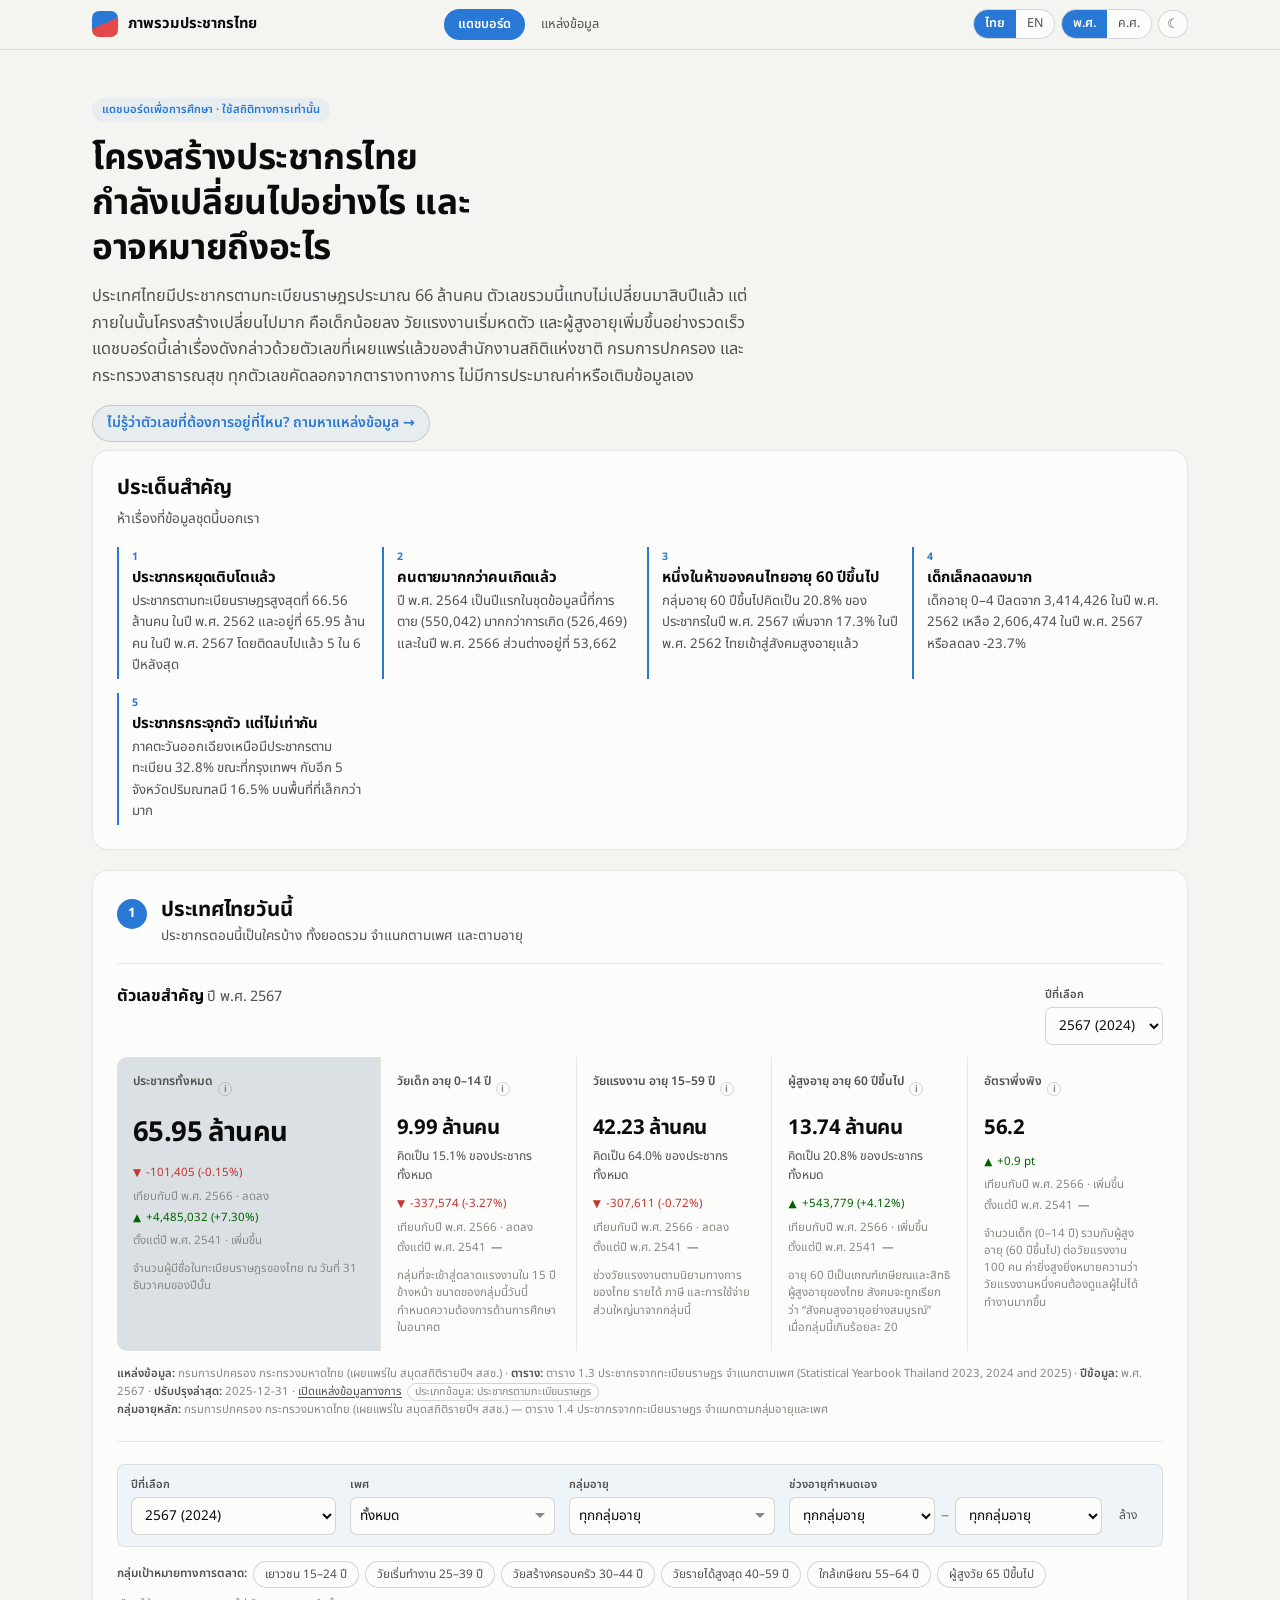
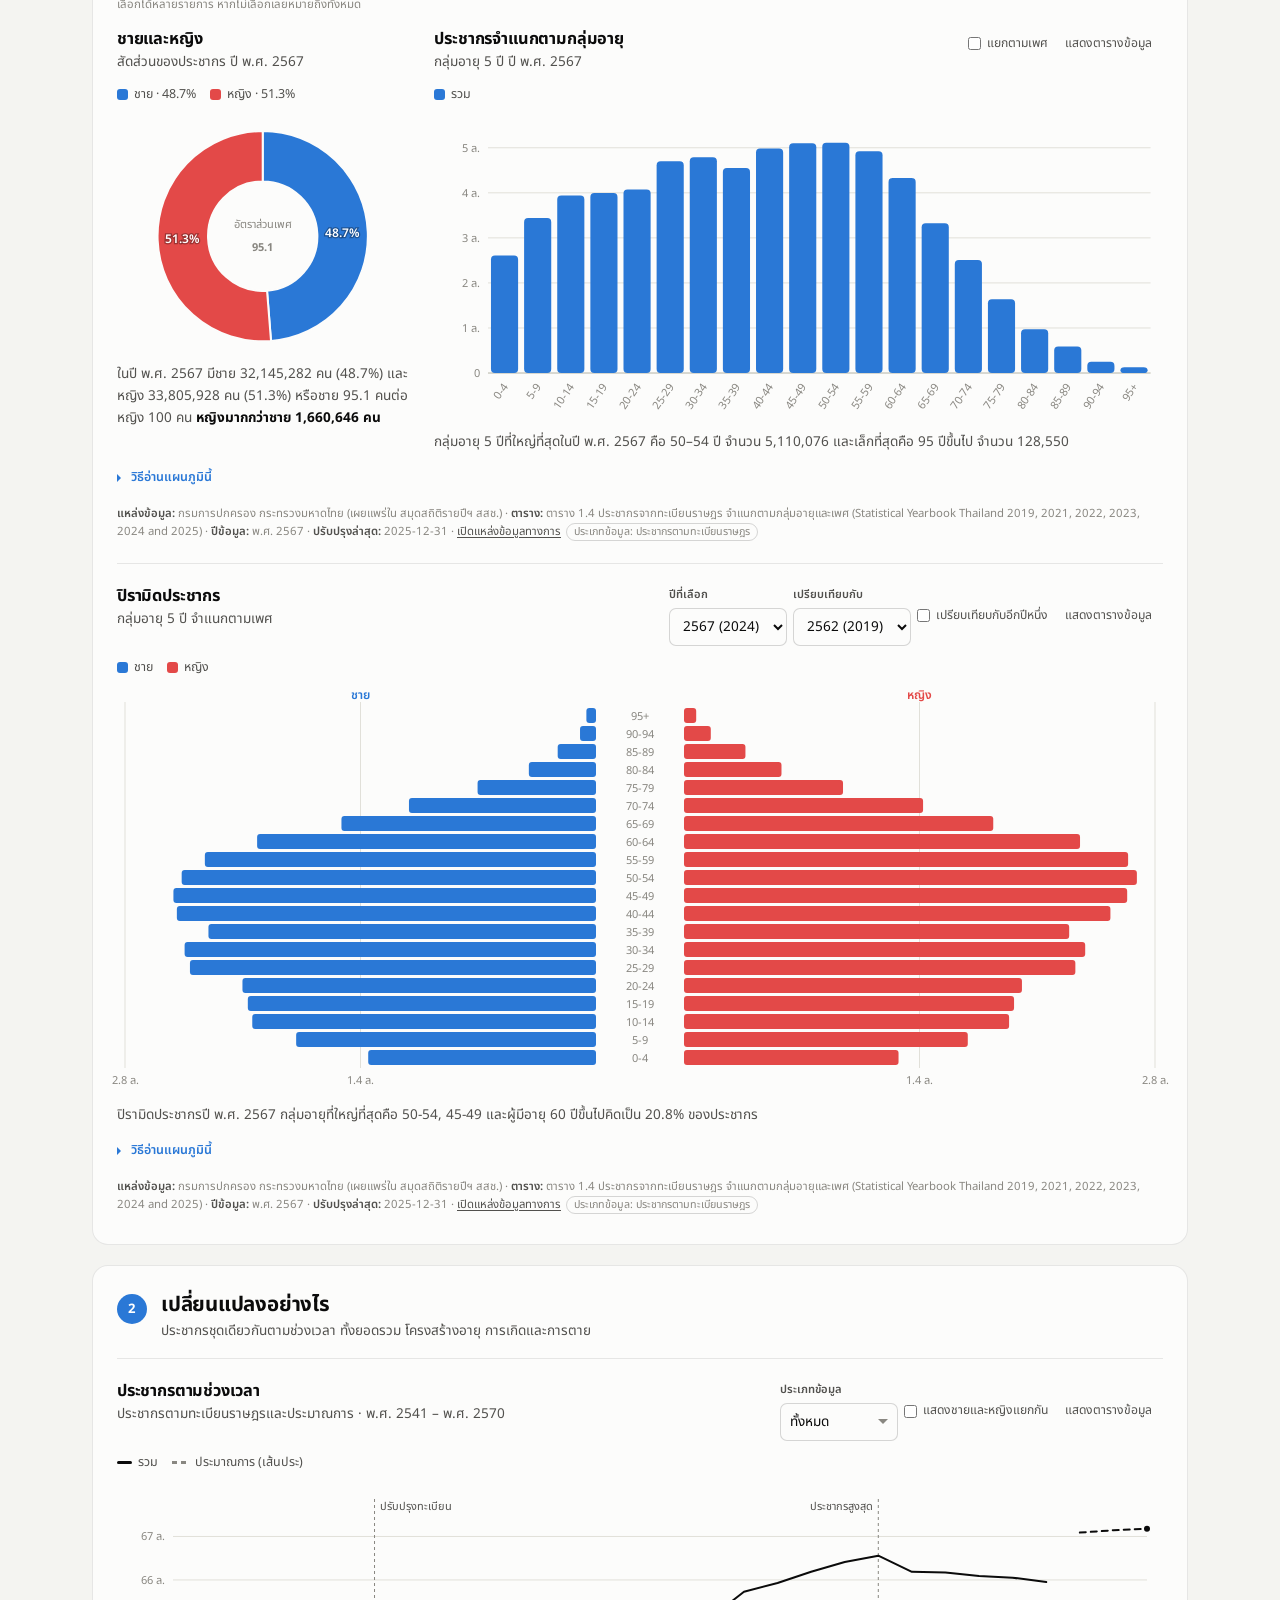
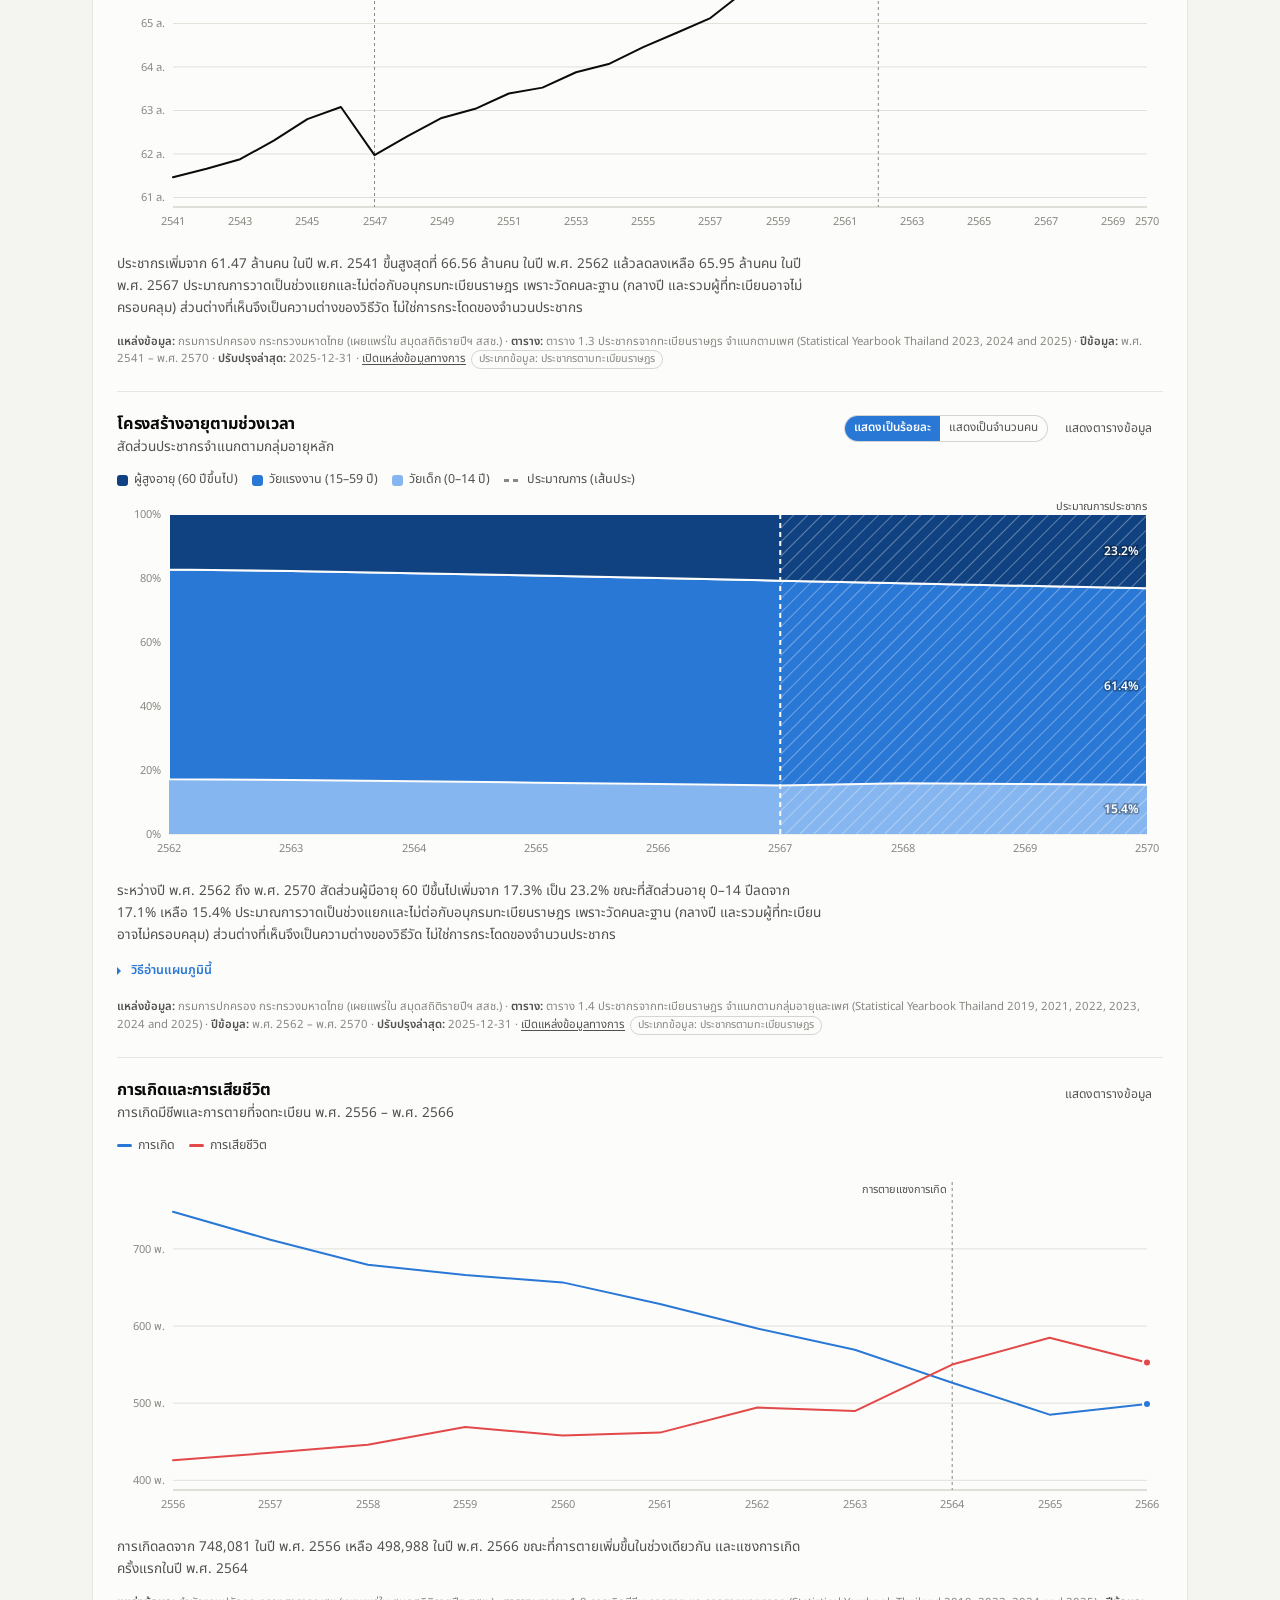
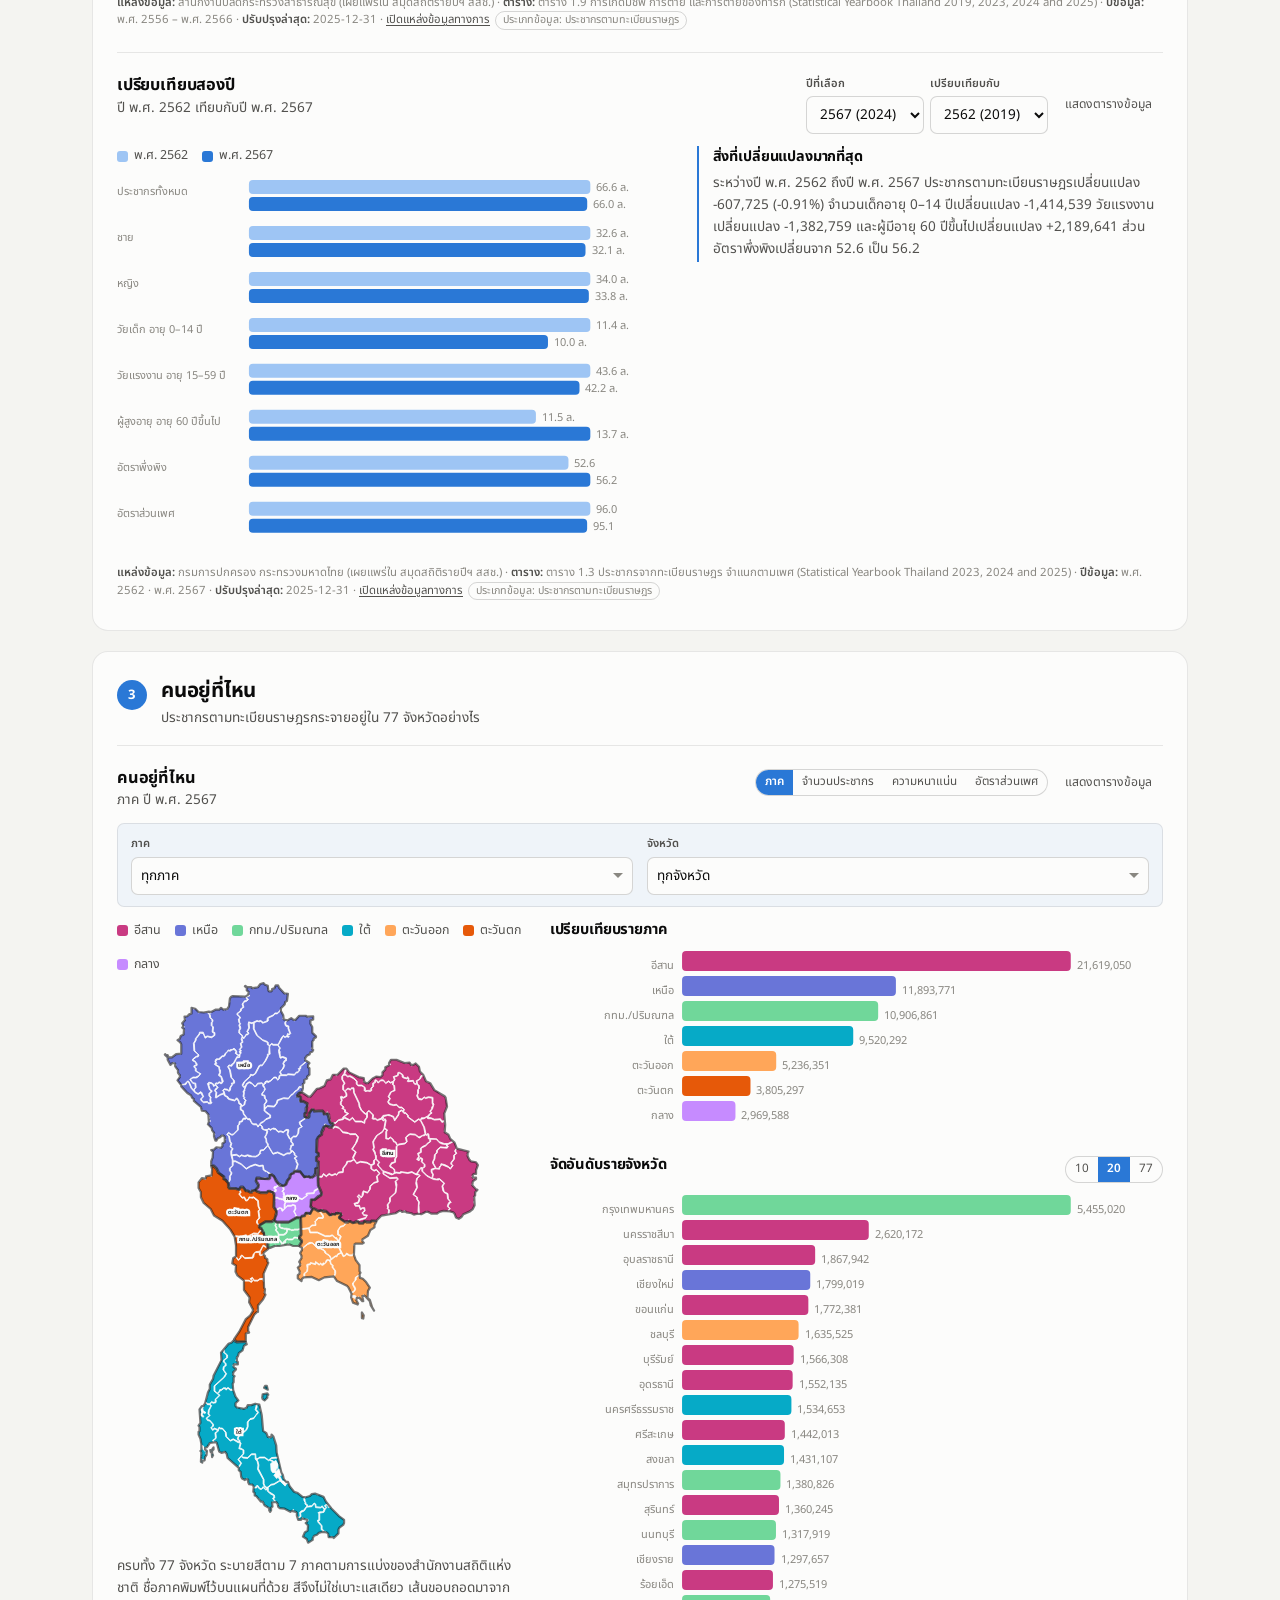
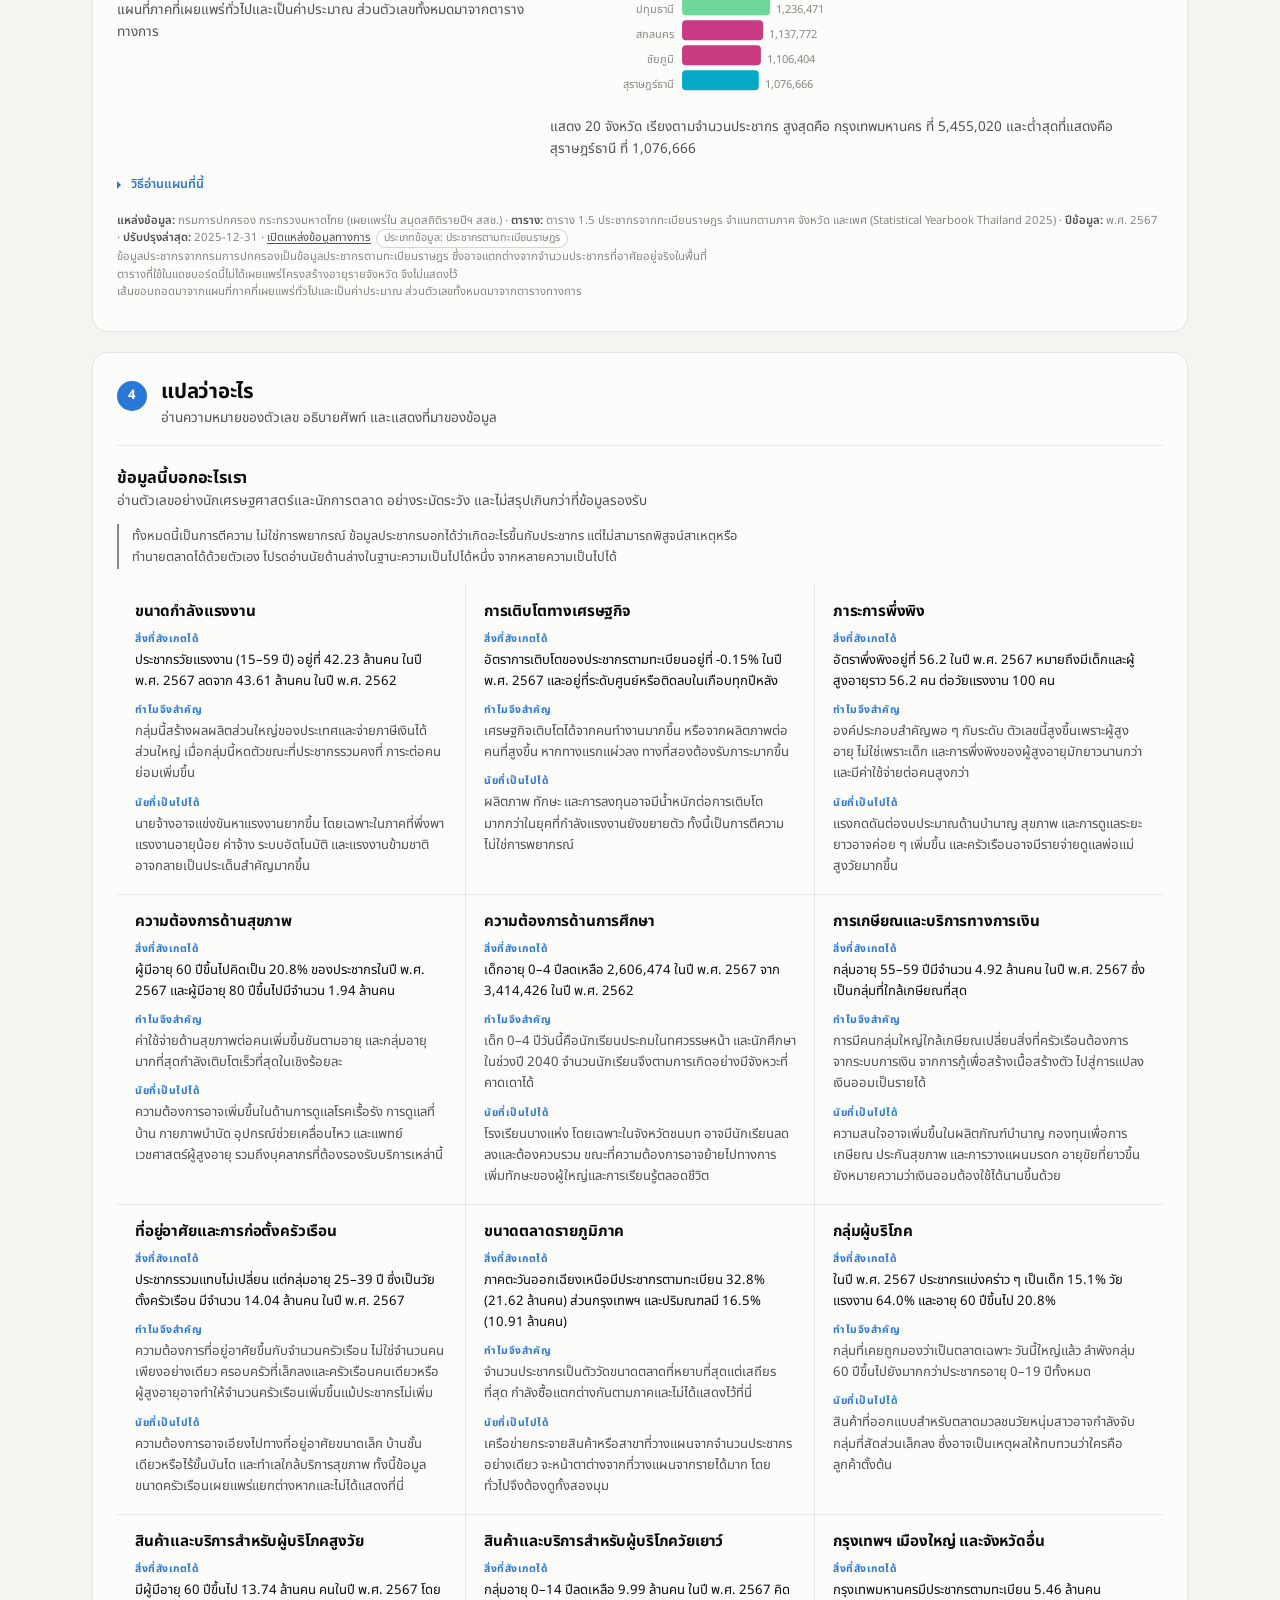
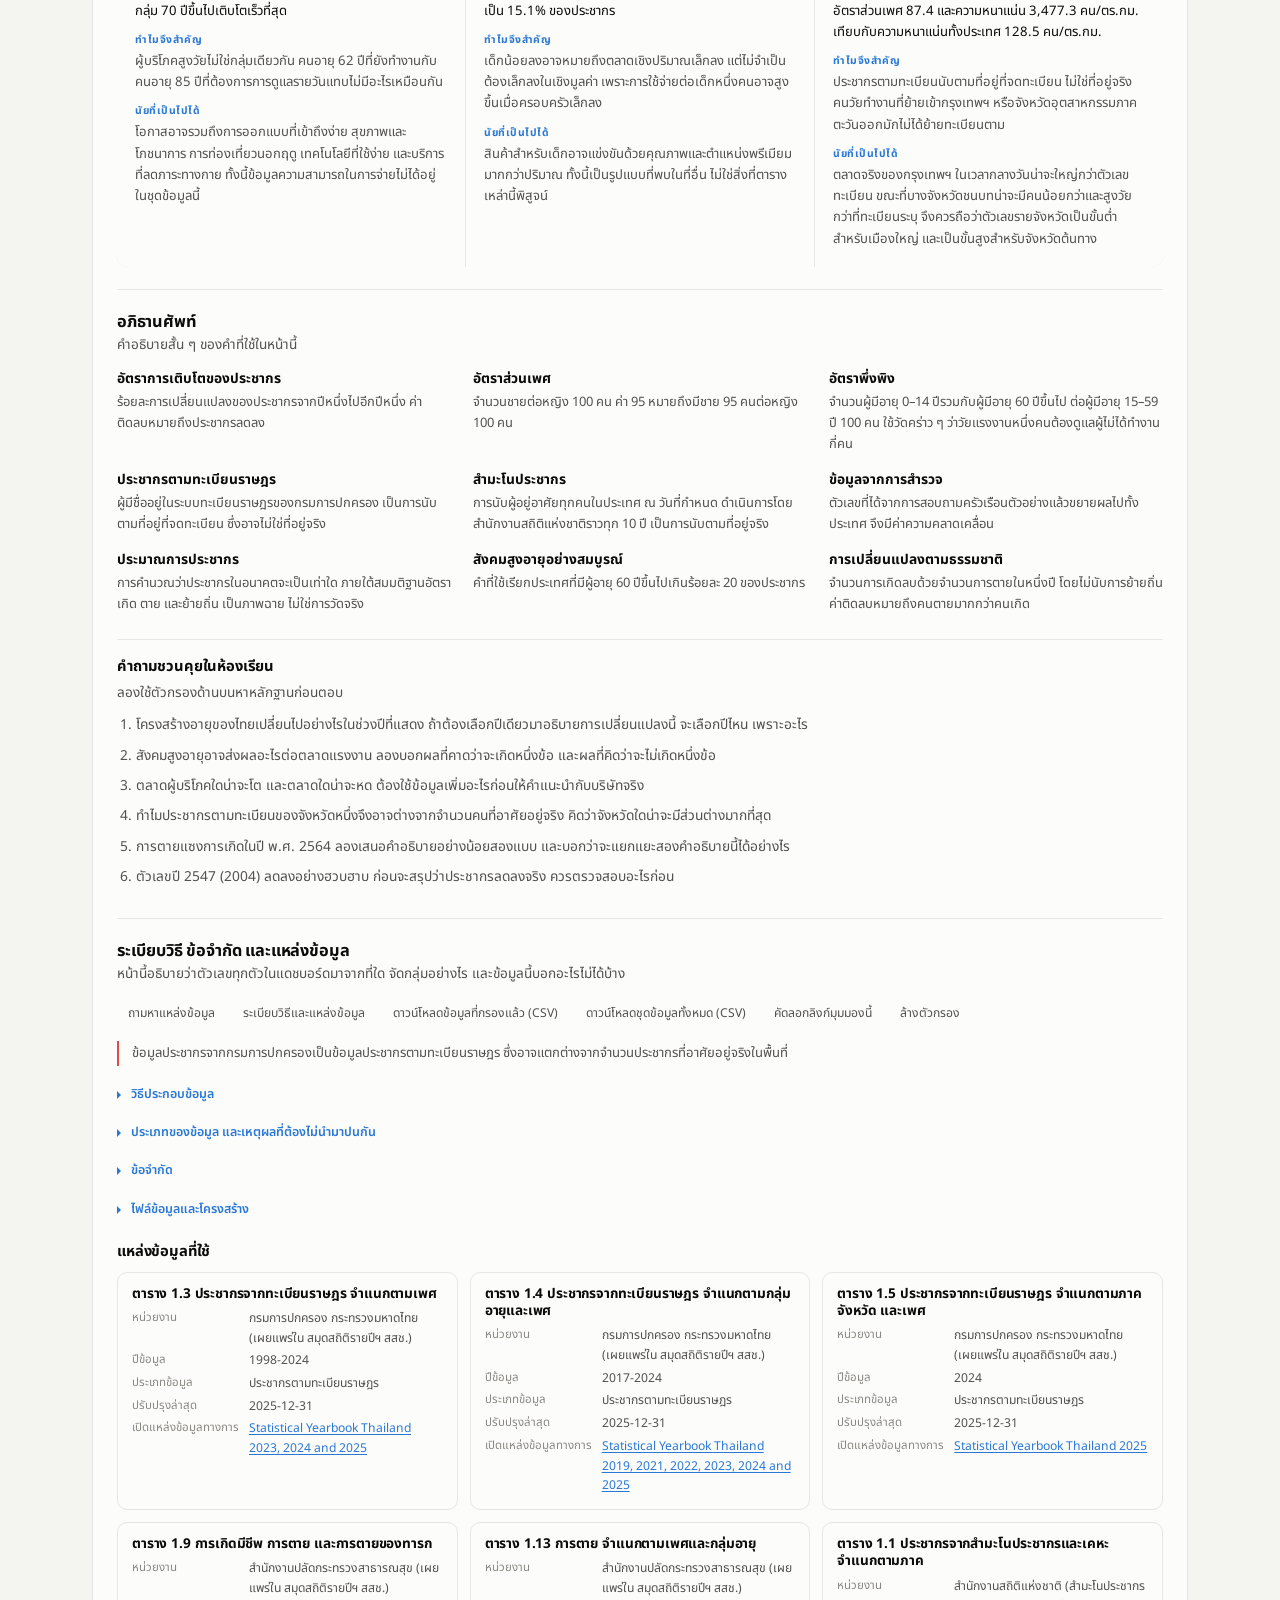
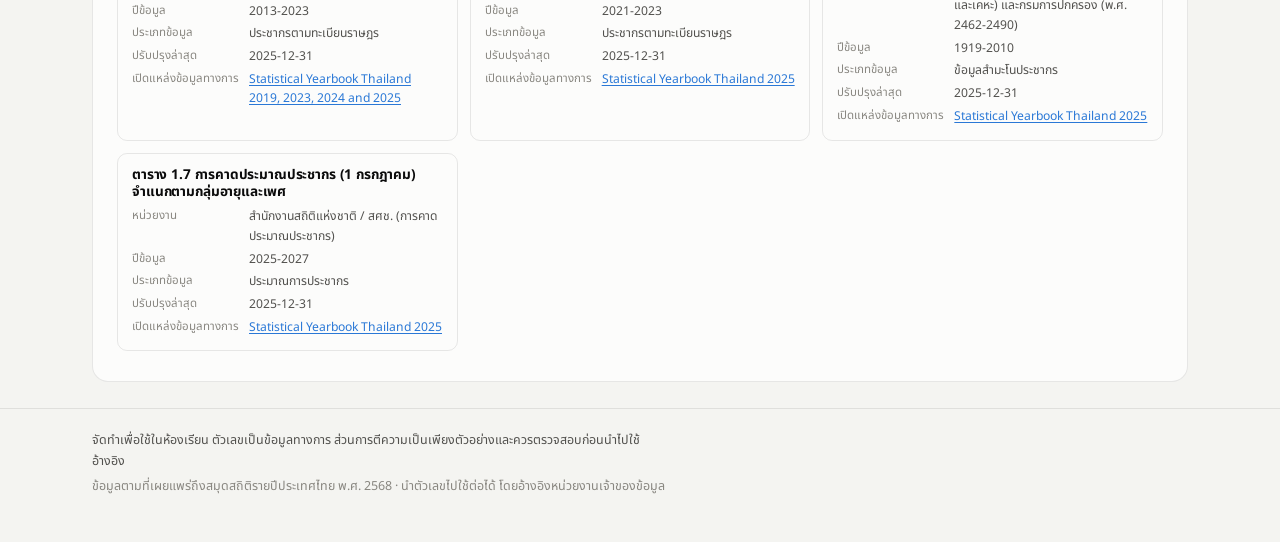
==== Thailand Population/index.html @ 0cf48ff4 "Add files via upload" ====
<!DOCTYPE html>
<html lang="th" data-theme="light">
<head>
<meta charset="utf-8">
<meta name="viewport" content="width=device-width, initial-scale=1">
<title>ภาพรวมประชากรไทย · Thailand Demographic Overview</title>
<meta name="description" content="Bilingual educational dashboard on Thailand's population structure and demographic change, built from official NSO, DOPA and MoPH tables.">
<link rel="preconnect" href="https://fonts.googleapis.com">
<link rel="preconnect" href="https://fonts.gstatic.com" crossorigin>
<link href="https://fonts.googleapis.com/css2?family=Noto+Sans+Thai:wght@400;500;600;700&display=swap" rel="stylesheet">
<style>
/* Thailand Demographic Overview — ภาพรวมประชากรไทย
   Chart colours follow the validated data-viz palette; the page around them is
   deliberately quiet so the marks carry the meaning. */

:root {
  color-scheme: light;
  --surface-1: #fcfcfb;
  --page: #f4f4f1;
  --text-primary: #0b0b0b;
  --text-secondary: #52514e;
  --text-muted: #898781;
  --grid: #e1e0d9;
  --axis: #c3c2b7;
  --border: rgba(11, 11, 11, 0.09);
  --border-strong: rgba(11, 11, 11, 0.16);

  --male: #2a78d6;
  --female: #e34948;
  --births: #2a78d6;
  --deaths: #e34948;
  --age-child: #86b6ef;
  --age-work: #2a78d6;
  --age-older: #104281;
  --accent: #2a78d6;
  --accent-2: #e34948;
  --seq-1: #cde2fb;
  --seq-2: #9ec5f4;
  --seq-3: #5598e7;
  --seq-4: #2a78d6;
  --seq-5: #184f95;

  --good: #006300;
  --bad: #c3352f;
  --neutral: #52514e;
  --wash: rgba(42, 120, 214, 0.06);

  --r-lg: 16px;
  --r-md: 10px;
  --r-sm: 7px;
  --font: "Noto Sans Thai", "Noto Sans Thai Looped", "Sarabun", system-ui,
          -apple-system, "Segoe UI", "Leelawadee UI", "Tahoma", sans-serif;
}

:root[data-theme="dark"] {
  color-scheme: dark;
  --surface-1: #1a1a19;
  --page: #0d0d0d;
  --text-primary: #ffffff;
  --text-secondary: #c3c2b7;
  --text-muted: #898781;
  --grid: #2c2c2a;
  --axis: #383835;
  --border: rgba(255, 255, 255, 0.10);
  --border-strong: rgba(255, 255, 255, 0.20);

  --male: #3987e5;
  --female: #e66767;
  --births: #3987e5;
  --deaths: #e66767;
  --age-child: #9ec5f4;
  --age-work: #3987e5;
  --age-older: #184f95;
  --accent: #3987e5;
  --accent-2: #e66767;
  --seq-1: #184f95;
  --seq-2: #256abf;
  --seq-3: #3987e5;
  --seq-4: #6da7ec;
  --seq-5: #b7d3f6;

  --good: #0ca30c;
  --bad: #e66767;
  --neutral: #c3c2b7;
  --wash: rgba(57, 135, 229, 0.10);
}

* { box-sizing: border-box; }
html { scroll-behavior: smooth; }
@media (prefers-reduced-motion: reduce) { html { scroll-behavior: auto; } }

body {
  margin: 0;
  font-family: var(--font);
  background: var(--page);
  color: var(--text-primary);
  font-size: 16px;
  line-height: 1.62;
  -webkit-font-smoothing: antialiased;
}

/* type scale ------------------------------------------------------------- */
h1, h2, h3, h4 { line-height: 1.28; margin: 0 0 .35em; font-weight: 700; letter-spacing: -0.011em; }
h1 { font-size: clamp(1.55rem, 2.4vw + .8rem, 2.2rem); }
h2 { font-size: 1.28rem; }
h3 { font-size: 1.02rem; }
h4 { font-size: .92rem; }
p { margin: 0 0 1em; }
a { color: var(--accent); text-underline-offset: 2px; }

.wrap { max-width: 1140px; margin: 0 auto; padding: 0 22px; }
.muted { color: var(--text-muted); }

.skip {
  position: absolute; left: -9999px; top: 0; background: var(--accent);
  color: #fff; padding: 10px 16px; z-index: 100; border-radius: 0 0 8px 0;
}
.skip:focus { left: 0; }

/* header ------------------------------------------------------------------ */
.site-header {
  position: sticky; top: 0; z-index: 60;
  background: color-mix(in srgb, var(--page) 88%, transparent);
  backdrop-filter: saturate(140%) blur(10px);
  border-bottom: 1px solid var(--border);
}
.header-inner {
  display: flex; align-items: center; gap: 14px; flex-wrap: wrap;
  padding: 9px 22px; max-width: 1140px; margin: 0 auto;
}
.brand { display: flex; align-items: center; gap: 10px; min-width: 0; }
.brand-mark {
  width: 26px; height: 26px; border-radius: 7px; flex: none;
  background: linear-gradient(155deg, var(--accent) 0 48%, var(--accent-2) 48% 100%);
}
.brand-name { font-size: .92rem; font-weight: 700; margin: 0; white-space: nowrap; }

.header-tools { display: flex; align-items: center; gap: 6px; margin-left: auto; }
@media (max-width: 520px) { .header-tools { margin-left: 0; } }

.seg {
  display: inline-flex; border: 1px solid var(--border-strong);
  border-radius: 999px; overflow: hidden; background: var(--surface-1);
}
.seg button {
  font: inherit; font-size: .78rem; padding: 4px 11px; border: 0;
  background: transparent; color: var(--text-secondary); cursor: pointer; white-space: nowrap;
}
.seg.small button { font-size: .73rem; padding: 3px 9px; }
.seg button[aria-pressed="true"] { background: var(--accent); color: #fff; font-weight: 600; }
.seg button:focus-visible { outline: 2px solid var(--accent); outline-offset: -2px; }

.icon-btn {
  font: inherit; font-size: .8rem; width: 30px; height: 28px; cursor: pointer;
  border: 1px solid var(--border-strong); border-radius: 999px;
  background: var(--surface-1); color: var(--text-secondary); line-height: 1;
}
.icon-btn:hover { border-color: var(--accent); color: var(--accent); }

.quiet-btn {
  font: inherit; font-size: .76rem; padding: 4px 10px; cursor: pointer;
  border: 1px solid transparent; border-radius: 999px; text-decoration: none;
  background: transparent; color: var(--text-secondary); white-space: nowrap;
}
.quiet-btn:hover { background: var(--wash); color: var(--accent); }
.quiet-btn:focus-visible { outline: 2px solid var(--accent); outline-offset: 1px; }

.toggle {
  display: inline-flex; gap: 6px; align-items: center; cursor: pointer;
  font-size: .76rem; color: var(--text-secondary); white-space: nowrap;
}
.toggle input { accent-color: var(--accent); margin: 0; }

/* lede -------------------------------------------------------------------- */
.lede { padding: 46px 0 8px; max-width: 74ch; }
.badge {
  display: inline-block; font-size: .7rem; padding: 3px 10px; border-radius: 999px;
  background: var(--wash); color: var(--accent); margin-bottom: 14px; font-weight: 600;
}
.lede h1 { max-width: 20ch; }
.lede-text { color: var(--text-secondary); font-size: 1.02rem; }

/* generic blocks ---------------------------------------------------------- */
.block, .stage {
  background: var(--surface-1); border: 1px solid var(--border);
  border-radius: var(--r-lg); padding: 24px; margin: 0 0 20px;
}
.block-head, .stage-head { margin-bottom: 16px; }
.block-sub, .stage-sub, .fig-sub { color: var(--text-secondary); font-size: .85rem; margin: 0; }

section[id] { scroll-margin-top: 74px; }

/* stage ------------------------------------------------------------------- */
.stage { padding: 26px 24px 8px; }
.stage-head { display: flex; gap: 14px; align-items: flex-start; }
.stage-num {
  flex: none; width: 30px; height: 30px; border-radius: 50%;
  display: grid; place-items: center; font-size: .82rem; font-weight: 700;
  background: var(--accent); color: #fff; margin-top: 2px;
}
.stage-head h2 { margin-bottom: 2px; }

/* figure ------------------------------------------------------------------ */
.fig { padding: 22px 0; border-top: 1px solid var(--border); }
.stage > .fig:first-of-type { border-top: 0; padding-top: 4px; }
.fig-head {
  display: flex; gap: 14px; align-items: flex-start;
  flex-wrap: wrap; margin-bottom: 12px;
}
.fig-titles { margin-right: auto; min-width: 0; }
.fig-titles h3 { margin-bottom: 1px; }
.fig-year { color: var(--text-secondary); font-weight: 400; font-size: .9rem; }
.fig-tools { display: flex; gap: 6px; align-items: center; flex-wrap: wrap; }
.fig-desc { font-size: .85rem; color: var(--text-secondary); margin: 12px 0 0; max-width: 88ch; }
.sub-head { margin: 20px 0 10px; }

.fig-source {
  margin: 14px 0 0; font-size: .71rem; color: var(--text-muted); line-height: 1.55;
}
.fig-source b { color: var(--text-secondary); font-weight: 600; }
.fig-source a { color: var(--text-secondary); }
.fig-source .chip {
  display: inline-block; padding: 0 7px; border-radius: 999px; font-size: .67rem;
  border: 1px solid var(--border-strong); margin-left: 5px;
}

/* filters — each control sits in the figure it steers ---------------------- */
.field { display: flex; flex-direction: column; gap: 4px; min-width: 0; }
.field label { font-size: .73rem; font-weight: 600; color: var(--text-secondary); }
select {
  font: inherit; font-size: .85rem; padding: 7px 9px; border-radius: var(--r-sm);
  border: 1px solid var(--border-strong); background: var(--surface-1);
  color: var(--text-primary); max-width: 100%;
}
select:focus-visible { outline: 2px solid var(--accent); outline-offset: 1px; }

/* a filter control living inside a figure */
.ff { display: flex; flex-direction: column; gap: 3px; min-width: 132px; }
.ff > span { font-size: .7rem; font-weight: 600; color: var(--text-secondary); }
.ff select { width: 100%; }
.fig-tools .ff { min-width: 118px; }
.fig-filters {
  display: flex; flex-wrap: wrap; gap: 10px 14px; align-items: flex-end;
  margin: 0 0 14px; padding: 11px 13px;
  background: var(--wash); border: 1px solid var(--border); border-radius: var(--r-sm);
}
.fig-filters .ff { flex: 1 1 150px; }
.fig-filters .ff.wide { flex: 2 1 250px; }
.filter-hint { font-size: .72rem; color: var(--text-muted); margin: 8px 0 14px; }
.range-row { display: flex; align-items: center; gap: 6px; }
.range-row select { flex: 1; min-width: 0; }
.range-dash { color: var(--text-muted); }

.segment-row { display: flex; gap: 6px; flex-wrap: wrap; align-items: center; margin: 0 0 4px; }
.segment-row .seg-label { font-size: .73rem; font-weight: 600; color: var(--text-secondary); }
.segment-row button {
  font: inherit; font-size: .74rem; padding: 3px 11px; cursor: pointer;
  border: 1px solid var(--border-strong); border-radius: 999px;
  background: var(--surface-1); color: var(--text-secondary);
}
.segment-row button:hover { border-color: var(--accent); color: var(--accent); }
.segment-row button[aria-pressed="true"] { background: var(--accent); border-color: var(--accent); color: #fff; font-weight: 600; }

/* map --------------------------------------------------------------------- */
.map-grid { display: grid; gap: 24px; grid-template-columns: 1fr; align-items: start; }
@media (min-width: 880px) { .map-grid { grid-template-columns: minmax(260px, .8fr) 1.2fr; } }
.map-pane, .rank-pane { min-width: 0; }
.rank-pane { display: flex; flex-direction: column; gap: 22px; }
.rank-pane h4 { margin-bottom: 8px; }
.fig-head.compact { margin-bottom: 8px; }
.region-pane h4 { margin-bottom: 8px; }
.scale-legend { display: flex; align-items: center; gap: 0; margin: 0 0 8px; font-size: .73rem; color: var(--text-secondary); }
.scale-legend .sw { width: 26px; height: 11px; }
.scale-legend .sw:first-of-type { border-radius: 3px 0 0 3px; }
.scale-legend .sw:last-of-type { border-radius: 0 3px 3px 0; }
.scale-legend .lo { margin-right: 7px; }
.scale-legend .hi { margin-left: 7px; }

/* what is currently narrowing the view — only present when something is ---- */
.active-strip:empty { display: none; }
.active-strip {
  display: flex; gap: 6px; flex-wrap: wrap; align-items: center;
  position: sticky; top: 62px; z-index: 30;
  margin: 0 0 20px; padding: 9px 14px;
  background: var(--surface-1); border: 1px solid var(--accent);
  border-radius: var(--r-sm); box-shadow: 0 4px 16px rgba(11, 11, 11, .10);
}
.active-strip .af-label { font-size: .73rem; font-weight: 600; color: var(--text-secondary); }
.active-strip .af {
  font-size: .73rem; padding: 2px 9px; border-radius: 999px;
  border: 1px solid var(--accent); color: var(--accent); background: var(--wash);
}
.active-strip .af b { font-weight: 600; color: var(--text-secondary); }

/* multi-select ------------------------------------------------------------ */
.ms { position: relative; }
.ms-btn {
  font: inherit; font-size: .85rem; padding: 7px 9px; width: 100%;
  border: 1px solid var(--border-strong); border-radius: var(--r-sm);
  background: var(--surface-1); color: var(--text-primary); cursor: pointer;
  display: flex; align-items: center; gap: 8px; text-align: left; min-height: 35px;
}
.ms.has-sel .ms-btn { border-color: var(--accent); box-shadow: inset 0 0 0 1px var(--accent); }
.ms-btn:focus-visible { outline: 2px solid var(--accent); outline-offset: 1px; }
.ms-summary { flex: 1; overflow: hidden; text-overflow: ellipsis; white-space: nowrap; }
.ms-caret { flex: none; width: 0; height: 0; border: 5px solid transparent; border-top-color: var(--text-muted); margin-top: 4px; }
.ms[data-open="true"] .ms-caret { border-top-color: transparent; border-bottom-color: var(--accent); margin-top: -4px; }
.ms-panel {
  position: absolute; z-index: 55; top: calc(100% + 4px); left: 0; min-width: 100%;
  max-width: min(320px, 82vw);
  background: var(--surface-1); border: 1px solid var(--border-strong);
  border-radius: var(--r-md); padding: 8px;
  box-shadow: 0 8px 28px rgba(11, 11, 11, .12);
}
.ms-search {
  font: inherit; font-size: .8rem; width: 100%; padding: 6px 8px; margin-bottom: 6px;
  border: 1px solid var(--border-strong); border-radius: 6px;
  background: var(--surface-1); color: var(--text-primary);
}
.ms-actions { display: flex; gap: 6px; margin-bottom: 6px; }
.ms-actions button {
  font: inherit; font-size: .71rem; padding: 3px 9px; cursor: pointer; flex: 1;
  border: 1px solid var(--border-strong); border-radius: 999px;
  background: transparent; color: var(--text-secondary);
}
.ms-actions button:hover { border-color: var(--accent); color: var(--accent); }
.ms-list { max-height: 236px; overflow-y: auto; }
.ms-group {
  font-size: .66rem; font-weight: 700; text-transform: uppercase; letter-spacing: .05em;
  color: var(--text-muted); margin: 8px 0 3px; padding: 0 2px;
}
.ms-row {
  display: flex; gap: 8px; align-items: flex-start; padding: 4px;
  font-size: .81rem; border-radius: 5px; cursor: pointer; line-height: 1.45;
}
.ms-row:hover { background: var(--wash); }
.ms-row.is-disabled { color: var(--text-muted); cursor: not-allowed; }
.ms-row input { margin: 3px 0 0; accent-color: var(--accent); flex: none; }
.ms-empty { font-size: .8rem; color: var(--text-muted); margin: 6px 4px; }

/* key numbers ------------------------------------------------------------- */
.card-grid { display: grid; gap: 1px; background: var(--border); border-radius: var(--r-md); overflow: hidden; }
@media (min-width: 720px) {
  .card-grid { grid-template-columns: repeat(4, 1fr); }
  .card.hero { grid-column: span 2; }
}
@media (min-width: 1000px) {
  .card-grid { grid-template-columns: 1.35fr repeat(4, 1fr); }
  .card.hero { grid-column: auto; }
}
.card { background: var(--surface-1); padding: 16px 16px 15px; min-width: 0; }
.card-label {
  font-size: .75rem; color: var(--text-secondary); font-weight: 600;
  display: flex; gap: 5px; align-items: flex-start; line-height: 1.35;
}
@media (min-width: 720px) { .card-label { min-height: 2.7em; } }
.card-value {
  font-size: clamp(1.02rem, .62vw + .78rem, 1.3rem); font-weight: 700;
  letter-spacing: -0.022em; margin: 5px 0 3px;
  white-space: nowrap; word-break: keep-all; line-break: strict;
}
.card.hero { background: var(--wash); }
.card.hero .card-value { font-size: clamp(1.28rem, 1.15vw + .8rem, 1.85rem); }
.card-share { font-size: .76rem; color: var(--text-secondary); }
.card-deltas { margin-top: 9px; display: flex; flex-direction: column; gap: 2px; font-size: .72rem; }
.delta { display: flex; gap: 5px; align-items: baseline; font-variant-numeric: tabular-nums; flex-wrap: wrap; }
.delta .arrow { font-weight: 700; font-size: .66rem; }
.delta.up .arrow, .delta.up .amt { color: var(--good); }
.delta.down .arrow, .delta.down .amt { color: var(--bad); }
.delta.flat .arrow, .delta.flat .amt { color: var(--neutral); }
.delta .ctx { color: var(--text-muted); }
.card-tip { font-size: .72rem; color: var(--text-muted); margin-top: 9px; line-height: 1.5; }
.card.unavailable .card-value { color: var(--text-muted); font-size: .95rem; font-weight: 600; white-space: normal; }

.info {
  display: inline-flex; align-items: center; justify-content: center;
  width: 14px; height: 14px; border-radius: 50%; font-size: .58rem;
  border: 1px solid var(--border-strong); color: var(--text-muted);
  cursor: help; flex: none; font-weight: 700; align-self: center;
}

/* takeaways --------------------------------------------------------------- */
.takeaway-grid { display: grid; gap: 14px; grid-template-columns: repeat(auto-fit, minmax(232px, 1fr)); }
.takeaway { border-left: 2px solid var(--accent); padding: 2px 0 2px 13px; }
.takeaway h3 { font-size: .93rem; margin-bottom: 4px; }
.takeaway p { font-size: .83rem; color: var(--text-secondary); margin: 0; }
.takeaway .num { font-size: .66rem; font-weight: 700; color: var(--accent); display: block; margin-bottom: 2px; }

/* charts ------------------------------------------------------------------ */
.legend { display: flex; gap: 14px; flex-wrap: wrap; margin: 0 0 8px; font-size: .78rem; color: var(--text-secondary); }
.legend .item { display: inline-flex; align-items: center; gap: 6px; }
.legend .swatch { width: 11px; height: 11px; border-radius: 3px; flex: none; }
.legend .swatch.line { height: 3px; border-radius: 2px; width: 15px; }
.legend .swatch.dashed { background: repeating-linear-gradient(90deg, currentColor 0 5px, transparent 5px 9px); height: 3px; width: 17px; border-radius: 0; }

.chart-box { position: relative; width: 100%; }
.chart-box svg { display: block; width: 100%; height: auto; overflow: visible; }
.chart-box:focus-visible { outline: 2px solid var(--accent); outline-offset: 3px; border-radius: 6px; }

.axis-line { stroke: var(--axis); stroke-width: 1; }
.grid-line { stroke: var(--grid); stroke-width: 1; }
.tick-text { fill: var(--text-muted); font-size: 11px; font-variant-numeric: tabular-nums; }
.series-label { font-size: 12px; font-weight: 600; }
.marker-text { fill: var(--text-secondary); font-size: 11px; }
.marker-line { stroke: var(--text-muted); stroke-width: 1; stroke-dasharray: 3 3; }

.tooltip {
  position: absolute; pointer-events: none; z-index: 20;
  background: var(--surface-1); border: 1px solid var(--border-strong);
  border-radius: 9px; padding: 9px 11px; box-shadow: 0 6px 22px rgba(11, 11, 11, .13);
  font-size: .79rem; min-width: 128px; opacity: 0; transition: opacity .1s;
}
.tooltip.on { opacity: 1; }
.tooltip .tt-title { font-weight: 700; margin-bottom: 5px; font-size: .81rem; }
.tooltip .tt-row { display: flex; gap: 10px; align-items: center; justify-content: space-between; }
.tooltip .tt-row .k { display: inline-flex; gap: 6px; align-items: center; color: var(--text-secondary); }
.tooltip .tt-row .v { font-variant-numeric: tabular-nums; font-weight: 600; }
.tooltip .dot { width: 9px; height: 9px; border-radius: 3px; flex: none; }
.tooltip .tt-note { margin-top: 6px; color: var(--text-muted); font-size: .71rem; max-width: 30ch; }

/* disclosure -------------------------------------------------------------- */
details.howto { margin-top: 12px; }
details.howto summary {
  cursor: pointer; font-size: .78rem; font-weight: 600; color: var(--accent);
  list-style: none; display: inline-flex; align-items: center; gap: 6px;
  padding: 3px 0;
}
details.howto summary::-webkit-details-marker { display: none; }
details.howto summary::before {
  content: ""; width: 0; height: 0; border: 4px solid transparent;
  border-left-color: currentColor; transition: transform .15s;
}
details.howto[open] summary::before { transform: rotate(90deg) translateX(-1px); }
details.howto > p, details.howto > ul {
  font-size: .82rem; color: var(--text-secondary); margin: 6px 0 0; max-width: 92ch;
}

/* tables ------------------------------------------------------------------ */
.fig-table { max-height: 330px; overflow: auto; margin-top: 12px; border: 1px solid var(--border); border-radius: var(--r-sm); }
table.data { border-collapse: collapse; width: 100%; font-size: .79rem; }
table.data th, table.data td { padding: 6px 10px; text-align: right; border-bottom: 1px solid var(--border); white-space: nowrap; }
table.data th:first-child, table.data td:first-child { text-align: left; }
table.data thead th { position: sticky; top: 0; background: var(--surface-1); font-weight: 600; color: var(--text-secondary); }
table.data td { font-variant-numeric: tabular-nums; }
table.data tbody tr:last-child td { border-bottom: 0; }

/* composition / comparison ------------------------------------------------ */
.composition-grid { display: grid; gap: 26px; grid-template-columns: 1fr; align-items: start; }
@media (min-width: 880px) { .composition-grid { grid-template-columns: minmax(230px, .8fr) 2fr; } }
.sub-fig { min-width: 0; }

.compare-grid { display: grid; gap: 20px; grid-template-columns: 1fr; align-items: start; }
@media (min-width: 860px) { .compare-grid { grid-template-columns: 1.2fr 1fr; } }
.compare-summary {
  border-left: 2px solid var(--accent); padding: 2px 0 2px 14px; font-size: .85rem;
}
.compare-summary h4 { font-size: .9rem; }
.compare-summary p { color: var(--text-secondary); margin: 0; }
.warn-note {
  margin-top: 10px; font-size: .78rem; color: var(--text-primary);
  border-left: 2px solid #ec835a; padding: 7px 12px;
  background: color-mix(in srgb, #ec835a 10%, transparent); border-radius: 0 6px 6px 0;
}

/* insights ---------------------------------------------------------------- */
.insight-grid { display: grid; gap: 1px; background: var(--border); border-radius: var(--r-md); overflow: hidden; }
@media (min-width: 700px) { .insight-grid { grid-template-columns: repeat(2, 1fr); } }
@media (min-width: 1000px) { .insight-grid { grid-template-columns: repeat(3, 1fr); } }
.insight { background: var(--surface-1); padding: 17px 18px; }
.insight h3 { font-size: .95rem; margin-bottom: 9px; }
.insight dl { margin: 0; }
.insight dt {
  font-size: .65rem; font-weight: 700; letter-spacing: .05em;
  color: var(--accent); text-transform: uppercase; margin-top: 10px;
}
.insight dt:first-child { margin-top: 0; }
.insight dd { margin: 2px 0 0; font-size: .82rem; color: var(--text-secondary); }
.insight dd.obs { color: var(--text-primary); }
.caution {
  font-size: .8rem; color: var(--text-secondary); border-left: 2px solid var(--text-muted);
  padding: 2px 0 2px 13px; margin-bottom: 16px; max-width: 92ch;
}
.registered-note {
  border-left: 2px solid var(--accent-2); padding: 2px 0 2px 13px; margin: 0 0 16px;
  font-size: .82rem; color: var(--text-secondary); max-width: 92ch;
}

/* glossary + questions ---------------------------------------------------- */
.glossary { display: grid; gap: 14px 22px; grid-template-columns: repeat(auto-fit, minmax(250px, 1fr)); margin: 0; }
.glossary div { min-width: 0; }
.glossary dt { font-weight: 700; font-size: .86rem; }
.glossary dd { margin: 2px 0 0; font-size: .81rem; color: var(--text-secondary); }
.questions-block { margin-top: 24px; padding-top: 18px; border-top: 1px solid var(--border); }
ol.questions { padding-left: 1.2em; margin: 10px 0 0; }
ol.questions li { margin-bottom: 8px; font-size: .86rem; color: var(--text-secondary); }

/* methodology ------------------------------------------------------------- */
.method-list { padding-left: 1.2em; margin: 6px 0 0; }
.method-list li { margin-bottom: 7px; font-size: .82rem; color: var(--text-secondary); }
.source-cards { display: grid; gap: 12px; grid-template-columns: repeat(auto-fit, minmax(265px, 1fr)); }
.source-card { border: 1px solid var(--border); border-radius: var(--r-md); padding: 13px 14px; }
.source-card h3 { font-size: .85rem; margin-bottom: 6px; }
.source-card dl { display: grid; grid-template-columns: auto 1fr; gap: 3px 10px; margin: 0; }
.source-card dt { color: var(--text-muted); font-size: .72rem; }
.source-card dd { margin: 0; font-size: .76rem; color: var(--text-secondary); }

/* states ------------------------------------------------------------------ */
.state {
  display: flex; flex-direction: column; align-items: center; justify-content: center;
  gap: 5px; padding: 38px 20px; text-align: center; color: var(--text-muted);
  border: 1px dashed var(--border-strong); border-radius: var(--r-sm); font-size: .84rem;
}
.state strong { color: var(--text-secondary); font-size: .9rem; }
.state.error { border-color: #d03b3b; color: var(--text-secondary); }

/* footer ------------------------------------------------------------------ */
.site-footer {
  border-top: 1px solid var(--border); margin-top: 26px; padding: 22px 0 40px;
  font-size: .78rem; color: var(--text-secondary);
}
.site-footer p { margin: 0 0 5px; max-width: 82ch; }

@media (max-width: 640px) {
  .wrap { padding: 0 15px; }
  .block, .stage { padding: 18px 16px; border-radius: 12px; }
  .stage { padding-bottom: 6px; }
  .lede { padding-top: 30px; }
  .fig-tools { width: 100%; }
}

@media print {
  .site-header, .fig-filters, .segment-row, .filter-hint, .fig-tools, .quiet-btn,
  .seg, details.howto { display: none !important; }
  .active-strip { position: static; box-shadow: none; }
  body { background: #fff; }
  .block, .stage { break-inside: avoid; border: 0; padding: 0; }
  .fig { break-inside: avoid; }
}

/* page tabs + sources directory ------------------------------------------- */
.page-nav { display: flex; gap: 2px; margin: 0 auto; flex-wrap: wrap; }
.page-nav a {
  font-size: .8rem; padding: 5px 14px; border-radius: 999px; text-decoration: none;
  color: var(--text-secondary); white-space: nowrap;
}
.page-nav a:hover { background: var(--wash); color: var(--accent); }
.page-nav a[aria-current="true"] { background: var(--accent); color: #fff; font-weight: 600; }
@media (max-width: 620px) { .page-nav { order: 3; width: 100%; margin: 2px 0 0; } }

.ask-row { display: flex; gap: 8px; margin: 0 0 12px; flex-wrap: wrap; }
.ask-row input {
  flex: 1 1 320px; min-width: 0; font: inherit; font-size: .95rem; padding: 10px 13px;
  border: 1px solid var(--border-strong); border-radius: var(--r-sm);
  background: var(--surface-1); color: var(--text-primary);
}
.ask-row input:focus-visible { outline: 2px solid var(--accent); outline-offset: 1px; }
.primary-btn {
  font: inherit; font-size: .85rem; font-weight: 600; padding: 8px 20px; cursor: pointer;
  border: 1px solid var(--accent); border-radius: 999px; background: var(--accent); color: #fff;
}
.primary-btn:hover { filter: brightness(1.06); }

.ask-answer { margin: 14px 0 0; }
.ask-lead { font-size: .85rem; color: var(--text-secondary); margin: 0 0 10px; }
.ask-answer.none p { font-size: .88rem; color: var(--text-secondary); }
.ask-why { font-size: .72rem; color: var(--text-muted); margin: 6px 0 0; }
.ask-why b { color: var(--text-secondary); font-weight: 600; }

.topic { padding: 18px 0; border-top: 1px solid var(--border); }
.topic:first-child { border-top: 0; padding-top: 0; }
.topic h3 { margin-bottom: 2px; }
.topic-q { font-size: .85rem; color: var(--text-secondary); margin: 0 0 12px; }
.src-grid { display: grid; gap: 12px; grid-template-columns: 1fr; }
@media (min-width: 760px) { .src-grid { grid-template-columns: repeat(auto-fit, minmax(290px, 1fr)); } }
.src-card {
  position: relative; padding: 13px 15px; border: 1px solid var(--border);
  border-radius: var(--r-md); background: var(--page);
}
.src-card h4 { margin-bottom: 3px; }
.src-card h4 a { text-decoration: none; }
.src-card h4 a:hover { text-decoration: underline; }
.src-card p { font-size: .82rem; color: var(--text-secondary); margin: 0 0 6px; }
.src-org { font-size: .74rem !important; color: var(--text-muted) !important; }
.src-org .chip {
  display: inline-block; padding: 0 7px; border-radius: 999px; font-size: .67rem;
  border: 1px solid var(--border-strong); margin-left: 4px;
}
.src-url { font-size: .7rem !important; word-break: break-all; margin: 0 !important; }
.src-url a { color: var(--text-muted); }
.src-warn { color: var(--bad); }
.src-card.ranked { padding-left: 44px; border-color: var(--border-strong); }
.src-card .rank {
  position: absolute; left: 14px; top: 14px; width: 21px; height: 21px; border-radius: 50%;
  display: grid; place-items: center; font-size: .73rem; font-weight: 700;
  background: var(--accent); color: #fff;
}

.lede-link { margin: 14px 0 0; }
.lede-link a {
  font-size: .88rem; font-weight: 600; text-decoration: none;
  padding: 6px 14px; border-radius: 999px; display: inline-block;
  background: var(--wash); border: 1px solid var(--border-strong);
}
.lede-link a:hover { border-color: var(--accent); }

</style>
<link rel="icon" href="data:image/svg+xml,%3Csvg xmlns='http://www.w3.org/2000/svg' viewBox='0 0 32 32'%3E%3Cdefs%3E%3ClinearGradient id='g' x1='0' y1='0' x2='1' y2='1'%3E%3Cstop offset='48%25' stop-color='%232a78d6'/%3E%3Cstop offset='48%25' stop-color='%23e34948'/%3E%3C/linearGradient%3E%3C/defs%3E%3Crect width='32' height='32' rx='8' fill='url(%23g)'/%3E%3C/svg%3E">
<link rel="canonical" href="https://nickypisitpong.com/thailand-population/">
<meta name="theme-color" content="#2a78d6">
<meta name="author" content="Napassorn (Nicky) Pisitpong">
<meta property="og:type" content="website">
<meta property="og:url" content="https://nickypisitpong.com/thailand-population/">
<meta property="og:title" content="ภาพรวมประชากรไทย · Thailand Demographic Overview">
<meta property="og:description" content="Thailand's population structure and demographic change, built entirely from published NSO, DOPA and MoPH tables. Bilingual Thai / English.">
<meta property="og:image" content="https://nickypisitpong.com/thailand-population/og-image.png">
<meta name="twitter:card" content="summary_large_image">
</head>
<body>
<a class="skip" href="#main" data-i18n="nav.skip">ข้ามไปยังเนื้อหาหลัก</a>

<header class="site-header">
  <div class="header-inner">
    <div class="brand">
      <div class="brand-mark" aria-hidden="true"></div>
      <div class="brand-text">
        <p class="brand-name" data-i18n="app.title">ภาพรวมประชากรไทย</p>
      </div>
    </div>
    <nav class="page-nav" id="pageNav" aria-label="Pages">
      <a href="#dashboard" data-page="dash" data-i18n="nav.dashboard"></a>
      <a href="#sources" data-page="sources" data-i18n="nav.sources"></a>
    </nav>
    <div class="header-tools">
      <div class="seg" role="group" id="langSwitch" aria-label="Language / ภาษา">
        <button type="button" data-lang="th" aria-pressed="true">ไทย</button>
        <button type="button" data-lang="en" aria-pressed="false">EN</button>
      </div>
      <div class="seg" role="group" id="eraSwitch">
        <button type="button" data-era="be" aria-pressed="true">พ.ศ.</button>
        <button type="button" data-era="ce" aria-pressed="false">ค.ศ.</button>
      </div>
      <button type="button" class="icon-btn" id="themeBtn" title="" aria-label=""></button>
    </div>
  </div>
</header>

<main id="main">
  <div class="wrap page" id="page-dash">

    <!-- ------------------------------------------------------- 1. opening -->
    <section class="lede">
      <span class="badge" data-i18n="app.badge"></span>
      <h1 data-i18n="app.subtitle"></h1>
      <p class="lede-text" data-i18n="app.intro"></p>
      <p class="lede-link"><a href="#sources" data-goto="sources" data-i18n="ask.signpost"></a></p>
    </section>

    <!-- ------------------------------------------- 2. the story up front -->
    <section class="block" id="sec-takeaways">
      <div class="block-head">
        <h2 data-i18n="takeaways.heading"></h2>
        <p class="block-sub" data-i18n="takeaways.sub"></p>
      </div>
      <div class="takeaway-grid" id="takeaways"></div>
    </section>

    <!-- ------------------------- 3. what is currently narrowing the view -->
    <div class="active-strip" id="activeFilters"></div>

    <!-- ================================================== STAGE 1 — today -->
    <section class="stage" id="stage-today" aria-labelledby="stage1h">
      <div class="stage-head">
        <span class="stage-num">1</span>
        <div>
          <h2 id="stage1h" data-i18n="stage.1.title"></h2>
          <p class="stage-sub" data-i18n="stage.1.sub"></p>
        </div>
      </div>

      <div class="fig" id="sec-cards">
        <div class="fig-head">
          <div class="fig-titles">
            <h3><span data-i18n="cards.heading"></span> <span class="fig-year" id="cardsYear"></span></h3>
          </div>
          <div class="fig-tools">
            <label class="ff"><span data-i18n="filters.year"></span>
              <select data-filter="year"></select></label>
          </div>
        </div>
        <div class="card-grid" id="cards"></div>
        <p class="fig-source" id="cardsSource"></p>
      </div>

      <div class="fig" id="sec-composition">
        <div class="fig-filters">
          <label class="ff"><span data-i18n="filters.year"></span>
            <select data-filter="year"></select></label>
          <div class="ff"><span class="ff-label" id="lblSex" data-i18n="filters.sex"></span>
            <div id="fSex"></div></div>
          <div class="ff"><span class="ff-label" id="lblAge" data-i18n="filters.ageGroup"></span>
            <div id="fAge"></div></div>
          <div class="ff wide"><span class="ff-label" data-i18n="filters.customAge"></span>
            <div class="range-row">
              <select id="fAgeFrom" aria-label="from"></select>
              <span class="range-dash">–</span>
              <select id="fAgeTo" aria-label="to"></select>
              <button type="button" class="quiet-btn" id="ageRangeClear" data-i18n="filters.clear"></button>
            </div>
          </div>
        </div>
        <div class="segment-row" id="segmentPresets"></div>
        <p class="filter-hint" data-i18n="filters.multiHint"></p>
        <div class="composition-grid">
          <div class="sub-fig">
            <div class="fig-head">
              <div class="fig-titles">
                <h3 data-i18n="chart.sex.title"></h3>
                <p class="fig-sub" id="sexSub"></p>
              </div>
            </div>
            <div class="legend" id="sexLegend"></div>
            <div id="sexChart"></div>
            <p class="fig-desc" id="sexDesc"></p>
          </div>
          <div class="sub-fig">
            <div class="fig-head">
              <div class="fig-titles">
                <h3 data-i18n="chart.ageBar.title"></h3>
                <p class="fig-sub" id="ageBarSub"></p>
              </div>
              <div class="fig-tools">
                <label class="toggle"><input type="checkbox" id="ageBarBySex"> <span data-i18n="chart.ageBar.bySex"></span></label>
                <button type="button" class="quiet-btn" data-table-toggle="ageBarTable" data-i18n="actions.showTable"></button>
              </div>
            </div>
            <div class="legend" id="ageBarLegend"></div>
            <div id="ageBarChart"></div>
            <p class="fig-desc" id="ageBarDesc"></p>
            <div class="fig-table" id="ageBarTable" hidden></div>
          </div>
        </div>
        <details class="howto">
          <summary data-i18n="chart.ageBar.howToRead"></summary>
          <p data-i18n="chart.ageBar.howToReadBody"></p>
        </details>
        <p class="fig-source" id="compositionSource"></p>
      </div>

      <div class="fig" id="sec-pyramid">
        <div class="fig-head">
          <div class="fig-titles">
            <h3 data-i18n="chart.pyramid.title"></h3>
            <p class="fig-sub" data-i18n="chart.pyramid.sub"></p>
          </div>
          <div class="fig-tools">
            <label class="ff"><span data-i18n="filters.year"></span>
              <select data-filter="year"></select></label>
            <label class="ff"><span data-i18n="filters.compareYear"></span>
              <select data-filter="compare"></select></label>
            <label class="toggle"><input type="checkbox" id="pyrCompare"> <span data-i18n="chart.pyramid.compare"></span></label>
            <button type="button" class="quiet-btn" data-table-toggle="pyramidTable" data-i18n="actions.showTable"></button>
          </div>
        </div>
        <div class="legend" id="pyramidLegend"></div>
        <div id="pyramidChart"></div>
        <p class="fig-desc" id="pyramidDesc"></p>
        <details class="howto">
          <summary data-i18n="chart.pyramid.howToRead"></summary>
          <p data-i18n="chart.pyramid.howToReadBody"></p>
        </details>
        <div class="fig-table" id="pyramidTable" hidden></div>
        <p class="fig-source" id="pyramidSource"></p>
      </div>
    </section>

    <!-- =============================================== STAGE 2 — how it changed -->
    <section class="stage" id="stage-change" aria-labelledby="stage2h">
      <div class="stage-head">
        <span class="stage-num">2</span>
        <div>
          <h2 id="stage2h" data-i18n="stage.2.title"></h2>
          <p class="stage-sub" data-i18n="stage.2.sub"></p>
        </div>
      </div>

      <div class="fig" id="sec-total">
        <div class="fig-head">
          <div class="fig-titles">
            <h3 data-i18n="chart.total.title"></h3>
            <p class="fig-sub" id="totalSub"></p>
          </div>
          <div class="fig-tools">
            <div class="ff"><span class="ff-label" id="lblType" data-i18n="filters.dataType"></span>
              <div id="fType"></div></div>
            <label class="toggle"><input type="checkbox" id="totalBySex"> <span data-i18n="chart.total.showSex"></span></label>
            <button type="button" class="quiet-btn" data-table-toggle="totalTable" data-i18n="actions.showTable"></button>
          </div>
        </div>
        <div class="legend" id="totalLegend"></div>
        <div id="totalChart"></div>
        <p class="fig-desc" id="totalDesc"></p>
        <div class="fig-table" id="totalTable" hidden></div>
        <p class="fig-source" id="totalSource"></p>
      </div>

      <div class="fig" id="sec-structure">
        <div class="fig-head">
          <div class="fig-titles">
            <h3 data-i18n="chart.structure.title"></h3>
            <p class="fig-sub" data-i18n="chart.structure.sub"></p>
          </div>
          <div class="fig-tools">
            <div class="seg small" role="group" id="structMode">
              <button type="button" data-mode="pct" aria-pressed="true" data-i18n="chart.structure.mode100"></button>
              <button type="button" data-mode="abs" aria-pressed="false" data-i18n="chart.structure.modeAbs"></button>
            </div>
            <button type="button" class="quiet-btn" data-table-toggle="structTable" data-i18n="actions.showTable"></button>
          </div>
        </div>
        <div class="legend" id="structLegend"></div>
        <div id="structChart"></div>
        <p class="fig-desc" id="structDesc"></p>
        <details class="howto">
          <summary data-i18n="chart.structure.howToRead"></summary>
          <p data-i18n="chart.structure.howToReadBody"></p>
        </details>
        <div class="fig-table" id="structTable" hidden></div>
        <p class="fig-source" id="structSource"></p>
      </div>

      <div class="fig" id="sec-vital">
        <div class="fig-head">
          <div class="fig-titles">
            <h3 data-i18n="chart.vital.title"></h3>
            <p class="fig-sub" id="vitalSub"></p>
          </div>
          <div class="fig-tools">
            <button type="button" class="quiet-btn" data-table-toggle="vitalTable" data-i18n="actions.showTable"></button>
          </div>
        </div>
        <div class="legend" id="vitalLegend"></div>
        <div id="vitalChart"></div>
        <p class="fig-desc" id="vitalDesc"></p>
        <div class="fig-table" id="vitalTable" hidden></div>
        <p class="fig-source" id="vitalSource"></p>
      </div>

      <div class="fig" id="sec-compare">
        <div class="fig-head">
          <div class="fig-titles">
            <h3 data-i18n="chart.compare.title"></h3>
            <p class="fig-sub" id="compareSub"></p>
          </div>
          <div class="fig-tools">
            <label class="ff"><span data-i18n="filters.year"></span>
              <select data-filter="year"></select></label>
            <label class="ff"><span data-i18n="filters.compareYear"></span>
              <select data-filter="compare"></select></label>
            <button type="button" class="quiet-btn" data-table-toggle="compareTable" data-i18n="actions.showTable"></button>
          </div>
        </div>
        <div class="compare-grid">
          <div>
            <div class="legend" id="compareLegend"></div>
            <div id="compareChart"></div>
          </div>
          <aside class="compare-summary">
            <h4 data-i18n="chart.compare.summaryHeading"></h4>
            <p id="compareSummary"></p>
            <div id="compareWarn"></div>
          </aside>
        </div>
        <div class="fig-table" id="compareTable" hidden></div>
        <p class="fig-source" id="compareSource"></p>
      </div>
    </section>

    <!-- ============================================ STAGE 3 — where people live -->
    <section class="stage" id="stage-where" aria-labelledby="stage3h">
      <div class="stage-head">
        <span class="stage-num">3</span>
        <div>
          <h2 id="stage3h" data-i18n="stage.3.title"></h2>
          <p class="stage-sub" data-i18n="stage.3.sub"></p>
        </div>
      </div>

      <div class="fig" id="sec-regions">
        <div class="fig-head">
          <div class="fig-titles">
            <h3 data-i18n="chart.map.title"></h3>
            <p class="fig-sub" id="mapSub"></p>
          </div>
          <div class="fig-tools">
            <div class="seg small" role="group" id="mapMeasure">
              <button type="button" data-measure="region" aria-pressed="true" data-i18n="filters.region"></button>
              <button type="button" data-measure="pop" aria-pressed="false" data-i18n="chart.province.sortPop"></button>
              <button type="button" data-measure="density" aria-pressed="false" data-i18n="chart.province.sortDensity"></button>
              <button type="button" data-measure="sex" aria-pressed="false" data-i18n="chart.province.sortSexRatio"></button>
            </div>
            <button type="button" class="quiet-btn" data-table-toggle="regionTable" data-i18n="actions.showTable"></button>
          </div>
        </div>
        <div class="fig-filters">
          <div class="ff"><span class="ff-label" id="lblRegion" data-i18n="filters.region"></span>
            <div id="fRegion"></div></div>
          <div class="ff"><span class="ff-label" id="lblProvince" data-i18n="filters.province"></span>
            <div id="fProvince"></div></div>
        </div>
        <div class="map-grid">
          <div class="map-pane">
            <div class="legend" id="mapLegend"></div>
            <div id="mapChart"></div>
            <p class="fig-desc" id="mapDesc"></p>
          </div>
          <div class="rank-pane">
            <div class="sub-fig">
              <h4 data-i18n="chart.region.title"></h4>
              <div id="regionChart"></div>
            </div>
            <div class="sub-fig" id="sec-province">
              <div class="fig-head compact">
                <div class="fig-titles"><h4 data-i18n="chart.province.title"></h4></div>
                <div class="fig-tools">
                  <div class="seg small" role="group" id="provTop">
                    <button type="button" data-top="10" aria-pressed="false">10</button>
                    <button type="button" data-top="20" aria-pressed="true">20</button>
                    <button type="button" data-top="all" aria-pressed="false">77</button>
                  </div>
                </div>
              </div>
              <div id="provChart"></div>
              <p class="fig-desc" id="provDesc"></p>
            </div>
          </div>
        </div>
        <details class="howto">
          <summary data-i18n="chart.map.howToRead"></summary>
          <p data-i18n="chart.map.howToReadBody"></p>
        </details>
        <div class="fig-table" id="regionTable" hidden></div>
        <div class="fig-table" id="provTable" hidden></div>
        <p class="fig-source" id="regionSource"></p>
      </div>
    </section>

    <!-- ============================================== STAGE 4 — what it means -->
    <section class="stage" id="stage-meaning" aria-labelledby="stage4h">
      <div class="stage-head">
        <span class="stage-num">4</span>
        <div>
          <h2 id="stage4h" data-i18n="stage.4.title"></h2>
          <p class="stage-sub" data-i18n="stage.4.sub"></p>
        </div>
      </div>

      <div class="fig" id="sec-insights">
        <div class="fig-head">
          <div class="fig-titles">
            <h3 data-i18n="insights.heading"></h3>
            <p class="fig-sub" data-i18n="insights.sub"></p>
          </div>
        </div>
        <p class="caution" data-i18n="insights.caution"></p>
        <div class="insight-grid" id="insights"></div>
      </div>

      <div class="fig" id="sec-glossary">
        <div class="fig-head">
          <div class="fig-titles">
            <h3 data-i18n="glossary.heading"></h3>
            <p class="fig-sub" data-i18n="glossary.sub"></p>
          </div>
        </div>
        <dl class="glossary" id="glossary"></dl>
        <div class="questions-block">
          <h4 data-i18n="questions.heading"></h4>
          <p class="fig-sub" data-i18n="questions.sub"></p>
          <ol class="questions" id="questions"></ol>
        </div>
      </div>

      <div class="fig" id="sec-method">
        <div class="fig-head">
          <div class="fig-titles">
            <h3 data-i18n="methodology.title"></h3>
            <p class="fig-sub" data-i18n="methodology.intro"></p>
          </div>
          <div class="fig-tools">
            <a class="quiet-btn" href="#sources" data-goto="sources" data-i18n="ask.heading"></a>
            <a class="quiet-btn" href="methodology.html" id="methodLink" data-i18n="nav.methodology"></a>
            <button type="button" class="quiet-btn" id="csvBtn" data-i18n="actions.downloadCsv"></button>
            <button type="button" class="quiet-btn" id="csvAllBtn" data-i18n="actions.downloadAll"></button>
            <button type="button" class="quiet-btn" id="copyLinkBtn" data-i18n="actions.copyLink"></button>
            <button type="button" class="quiet-btn" id="resetBtn" data-i18n="filters.reset"></button>
          </div>
        </div>
        <p class="registered-note" data-i18n="sources.registeredNote"></p>
        <details class="howto">
          <summary data-i18n="methodology.h.how"></summary>
          <p data-i18n="methodology.how.body"></p>
        </details>
        <details class="howto">
          <summary data-i18n="methodology.h.types"></summary>
          <p data-i18n="methodology.types.body"></p>
        </details>
        <details class="howto">
          <summary data-i18n="methodology.h.limits"></summary>
          <ul class="method-list" id="limits"></ul>
        </details>
        <details class="howto">
          <summary data-i18n="methodology.h.schema"></summary>
          <p data-i18n="methodology.schema.body"></p>
        </details>
        <h4 class="sub-head" data-i18n="methodology.h.sources"></h4>
        <div class="source-cards" id="sourceCards"></div>
      </div>
    </section>
  </div>

  <!-- ===================================================== SOURCES PAGE -->
  <div class="wrap page" id="page-sources" hidden>
    <section class="lede">
      <span class="badge" data-i18n="sourcesPage.badge"></span>
      <h1 data-i18n="sourcesPage.title"></h1>
      <p class="lede-text" data-i18n="sourcesPage.intro"></p>
    </section>

    <section class="block" id="sec-ask" aria-labelledby="askHeading">
      <div class="block-head">
        <h2 id="askHeading" data-i18n="ask.heading"></h2>
        <p class="block-sub" data-i18n="ask.sub"></p>
      </div>
      <form class="ask-row" id="askForm" role="search">
        <input type="search" id="askInput" autocomplete="off" aria-labelledby="askHeading">
        <button type="submit" class="primary-btn" data-i18n="ask.go"></button>
      </form>
      <div class="segment-row" id="askExamples"></div>
      <div id="askResult" aria-live="polite"></div>
      <p class="filter-hint" data-i18n="ask.honesty"></p>
    </section>

    <section class="block" id="sec-directory" aria-labelledby="dirHeading">
      <div class="block-head">
        <h2 id="dirHeading" data-i18n="sourcesPage.byTopic"></h2>
        <p class="block-sub" data-i18n="sourcesPage.byTopicSub"></p>
      </div>
      <div id="topicList"></div>
      <p class="filter-hint" id="sourcesNote"></p>
      <p class="registered-note" data-i18n="sources.registeredNote"></p>
    </section>
  </div>
</main>

<footer class="site-footer">
  <div class="wrap">
    <p data-i18n="footer.built"></p>
    <p class="muted"><span data-i18n="footer.updated"></span> · <span data-i18n="footer.license"></span></p>
  </div>
</footer>

<script>window.__EMBEDDED__={"i18n":{"th":{"meta.lang":"th","meta.langName":"ไทย","app.title":"ภาพรวมประชากรไทย","app.subtitle":"โครงสร้างประชากรไทยกำลังเปลี่ยนไปอย่างไร และอาจหมายถึงอะไร","app.intro":"ประเทศไทยมีประชากรตามทะเบียนราษฎรประมาณ 66 ล้านคน ตัวเลขรวมนี้แทบไม่เปลี่ยนมาสิบปีแล้ว แต่ภายในนั้นโครงสร้างเปลี่ยนไปมาก คือเด็กน้อยลง วัยแรงงานเริ่มหดตัว และผู้สูงอายุเพิ่มขึ้นอย่างรวดเร็ว แดชบอร์ดนี้เล่าเรื่องดังกล่าวด้วยตัวเลขที่เผยแพร่แล้วของสำนักงานสถิติแห่งชาติ กรมการปกครอง และกระทรวงสาธารณสุข ทุกตัวเลขคัดลอกจากตารางทางการ ไม่มีการประมาณค่าหรือเติมข้อมูลเอง","app.badge":"แดชบอร์ดเพื่อการศึกษา · ใช้สถิติทางการเท่านั้น","nav.dashboard":"แดชบอร์ด","nav.methodology":"ระเบียบวิธีและแหล่งข้อมูล","nav.backToDashboard":"กลับไปที่แดชบอร์ด","nav.skip":"ข้ามไปยังเนื้อหาหลัก","lang.switch":"ภาษา","lang.th":"ไทย","lang.en":"English","theme.toggle":"สลับโหมดสี","theme.light":"สว่าง","theme.dark":"มืด","era.label":"รูปแบบปี","era.be":"พ.ศ.","era.ce":"ค.ศ.","era.bePrefix":"พ.ศ. ","filters.heading":"ตัวกรอง","filters.help":"เลือกปีและกลุ่มที่ต้องการดู ตัวเลือกที่ไม่มีข้อมูลเผยแพร่จะถูกปิดไว้ แทนที่จะแสดงเป็นศูนย์","filters.year":"ปีที่เลือก","filters.yearHelp":"การ์ดสรุปและปิรามิดประชากรใช้ปีนี้","filters.compareYear":"เปรียบเทียบกับ","filters.range":"ช่วงปี","filters.from":"ตั้งแต่","filters.to":"ถึง","filters.presets":"ช่วงสำเร็จรูป","filters.preset5":"5 ปี","filters.preset10":"10 ปี","filters.preset20":"20 ปี","filters.presetAll":"ทุกปี","filters.region":"ภาค","filters.province":"จังหวัด","filters.sex":"เพศ","filters.ageGroup":"กลุ่มอายุ","filters.dataType":"ประเภทข้อมูล","filters.all":"ทั้งหมด","filters.allRegions":"ทุกภาค","filters.allProvinces":"ทุกจังหวัด","filters.reset":"ล้างตัวกรอง","filters.available":"มีข้อมูล: {range}","filters.timeline":"เส้นเวลา","sex.total":"รวม","sex.male":"ชาย","sex.female":"หญิง","age.children":"วัยเด็ก (0–14 ปี)","age.working":"วัยแรงงาน (15–59 ปี)","age.older":"ผู้สูงอายุ (60 ปีขึ้นไป)","age.all":"ทุกกลุ่มอายุ","age.broadGroup":"กลุ่มอายุหลัก","age.fiveYearGroup":"กลุ่มอายุ 5 ปี (ตามที่เผยแพร่)","age.years":"{g} ปี","age.plus":"95 ปีขึ้นไป","card.ageGroup.label":"กลุ่มอายุที่เลือก: {g}","card.ageGroup.tip":"จำนวนประชากรในกลุ่มอายุ 5 ปีที่เลือกไว้ในตัวกรอง ตามที่เผยแพร่ในตารางกลุ่มอายุ","filters.yearOnly":"เลือกปีเดียว แผนภูมิที่ครอบคลุมหลายปีจะแสดงข้อมูลทั้งชุดที่เผยแพร่เสมอ","dataType.registered":"ประชากรตามทะเบียนราษฎร","dataType.registeredShort":"ทะเบียนราษฎร","dataType.census":"ข้อมูลสำมะโนประชากร","dataType.survey":"ข้อมูลจากการสำรวจ","dataType.projection":"ประมาณการประชากร","dataType.vital":"ทะเบียนการเกิด-การตาย","dataType.legendProjection":"ประมาณการ (เส้นประ)","dataType.legendObserved":"ข้อมูลจริง (เส้นทึบ)","chart.projectionBasis":"ประมาณการวาดเป็นช่วงแยกและไม่ต่อกับอนุกรมทะเบียนราษฎร เพราะวัดคนละฐาน (กลางปี และรวมผู้ที่ทะเบียนอาจไม่ครอบคลุม) ส่วนต่างที่เห็นจึงเป็นความต่างของวิธีวัด ไม่ใช่การกระโดดของจำนวนประชากร","cards.heading":"ตัวเลขสำคัญ","cards.forYear":"ปี {year}","cards.ofTotal":"คิดเป็น {pct} ของประชากรทั้งหมด","cards.vsPrev":"เทียบกับปี {year}","cards.vsFirst":"ตั้งแต่ปี {year}","cards.noPrev":"ไม่มีปีก่อนหน้าในช่วงที่เลือก","cards.unavailable":"ไม่มีการเผยแพร่สำหรับปีนี้","cards.up":"เพิ่มขึ้น","cards.down":"ลดลง","cards.flat":"ไม่เปลี่ยนแปลง","card.total.label":"ประชากรทั้งหมด","card.total.tip":"จำนวนผู้มีชื่อในทะเบียนราษฎรของไทย ณ วันที่ 31 ธันวาคมของปีนั้น","card.male.label":"ชาย","card.male.tip":"ผู้มีชื่อในทะเบียนราษฎรที่บันทึกเพศเป็นชาย","card.female.label":"หญิง","card.female.tip":"ผู้มีชื่อในทะเบียนราษฎรที่บันทึกเพศเป็นหญิง","card.children.label":"วัยเด็ก อายุ 0–14 ปี","card.children.tip":"กลุ่มที่จะเข้าสู่ตลาดแรงงานใน 15 ปีข้างหน้า ขนาดของกลุ่มนี้วันนี้กำหนดความต้องการด้านการศึกษาในอนาคต","card.working.label":"วัยแรงงาน อายุ 15–59 ปี","card.working.tip":"ช่วงวัยแรงงานตามนิยามทางการของไทย รายได้ ภาษี และการใช้จ่ายส่วนใหญ่มาจากกลุ่มนี้","card.older.label":"ผู้สูงอายุ อายุ 60 ปีขึ้นไป","card.older.tip":"อายุ 60 ปีเป็นเกณฑ์เกษียณและสิทธิผู้สูงอายุของไทย สังคมจะถูกเรียกว่า “สังคมสูงอายุอย่างสมบูรณ์” เมื่อกลุ่มนี้เกินร้อยละ 20","card.growth.label":"อัตราการเติบโตของประชากร","card.growth.tip":"ร้อยละการเปลี่ยนแปลงของประชากรตามทะเบียนราษฎรเทียบกับปีก่อนหน้า ตามที่กรมการปกครองเผยแพร่","card.sexRatio.label":"อัตราส่วนเพศ","card.sexRatio.tip":"จำนวนชายต่อหญิง 100 คน ค่าต่ำกว่า 100 หมายความว่ามีหญิงมากกว่าชาย","card.dependency.label":"อัตราพึ่งพิง","card.dependency.tip":"จำนวนเด็ก (0–14 ปี) รวมกับผู้สูงอายุ (60 ปีขึ้นไป) ต่อวัยแรงงาน 100 คน ค่ายิ่งสูงยิ่งหมายความว่าวัยแรงงานหนึ่งคนต้องดูแลผู้ไม่ได้ทำงานมากขึ้น","card.births.label":"การเกิด","card.births.tip":"จำนวนการเกิดมีชีพที่จดทะเบียนกับกระทรวงสาธารณสุขในปีนั้น","card.deaths.label":"การเสียชีวิต","card.deaths.tip":"จำนวนการตายที่จดทะเบียนกับกระทรวงสาธารณสุขในปีนั้น","takeaways.heading":"ประเด็นสำคัญ","takeaways.sub":"ห้าเรื่องที่ข้อมูลชุดนี้บอกเรา","takeaways.1.title":"ประชากรหยุดเติบโตแล้ว","takeaways.1.body":"ประชากรตามทะเบียนราษฎรสูงสุดที่ {peakPop} ในปี {peakYear} และอยู่ที่ {latestPop} ในปี {latestYear} โดยติดลบไปแล้ว 5 ใน 6 ปีหลังสุด","takeaways.2.title":"คนตายมากกว่าคนเกิดแล้ว","takeaways.2.body":"ปี {crossYear} เป็นปีแรกในชุดข้อมูลนี้ที่การตาย ({crossDeaths}) มากกว่าการเกิด ({crossBirths}) และในปี {vitalYear} ส่วนต่างอยู่ที่ {vitalGap}","takeaways.3.title":"หนึ่งในห้าของคนไทยอายุ 60 ปีขึ้นไป","takeaways.3.body":"กลุ่มอายุ 60 ปีขึ้นไปคิดเป็น {olderShare} ของประชากรในปี {latestYear} เพิ่มจาก {olderShareFirst} ในปี {firstAgeYear} ไทยเข้าสู่สังคมสูงอายุแล้ว","takeaways.4.title":"เด็กเล็กลดลงมาก","takeaways.4.body":"เด็กอายุ 0–4 ปีลดจาก {kids0First} ในปี {firstAgeYear} เหลือ {kids0Last} ในปี {latestYear} หรือลดลง {kids0Change}","takeaways.5.title":"ประชากรกระจุกตัว แต่ไม่เท่ากัน","takeaways.5.body":"ภาคตะวันออกเฉียงเหนือมีประชากรตามทะเบียน {neShare} ขณะที่กรุงเทพฯ กับอีก 5 จังหวัดปริมณฑลมี {bkkShare} บนพื้นที่ที่เล็กกว่ามาก","composition.heading":"องค์ประกอบประชากรในปีที่เลือก","composition.sub":"ประชากรปี {year} ประกอบด้วยใครบ้าง","chart.sex.title":"ชายและหญิง","chart.sex.sub":"สัดส่วนของประชากร ปี {year}","chart.sex.centre":"อัตราส่วนเพศ","chart.sex.centreNote":"ชายต่อหญิง 100 คน","chart.sex.desc":"ในปี {year} มีชาย {male} คน ({malePct}) และหญิง {female} คน ({femalePct}) หรือชาย {ratio} คนต่อหญิง 100 คน","chart.ageBar.title":"ประชากรจำแนกตามกลุ่มอายุ","chart.ageBar.sub":"กลุ่มอายุ 5 ปี ปี {year}","chart.ageBar.bySex":"แยกตามเพศ","chart.ageBar.desc":"กลุ่มอายุ 5 ปีที่ใหญ่ที่สุดในปี {year} คือ {top} จำนวน {topPop} และเล็กที่สุดคือ {bottom} จำนวน {bottomPop}","chart.ageBar.howToRead":"วิธีอ่านแผนภูมินี้","chart.ageBar.howToReadBody":"แต่ละแท่งคือกลุ่มอายุ 5 ปีหนึ่งกลุ่ม เรียงจากอายุน้อยที่สุดทางซ้ายไปมากที่สุดทางขวา แท่งสูงตรงกลางและแท่งเตี้ยทางซ้าย แปลว่ามีวัยแรงงานกลุ่มใหญ่ แต่มีเด็กตามมาน้อยกว่ามาก หากเลือกกลุ่มอายุใดกลุ่มหนึ่งในตัวกรองด้านบน แท่งนั้นจะถูกเน้น","chart.ageBar.selected":"เลือก: {group}","chart.pyramid.title":"ปิรามิดประชากร","chart.pyramid.sub":"กลุ่มอายุ 5 ปี จำแนกตามเพศ","chart.pyramid.howToRead":"วิธีอ่านแผนภูมินี้","chart.pyramid.howToReadBody":"แต่ละแท่งคือกลุ่มอายุ 5 ปีหนึ่งกลุ่ม ชายอยู่ด้านซ้าย หญิงอยู่ด้านขวา และกลุ่มอายุน้อยที่สุดอยู่ล่างสุด ฐานกว้างแปลว่ามีเด็กมาก ส่วนฐานแคบแต่ป่องตรงกลาง ซึ่งเป็นรูปร่างของไทยวันนี้ แปลว่ามีวัยแรงงานกลุ่มใหญ่ แต่มีเด็กตามมาน้อยกว่ามาก","chart.pyramid.compare":"เปรียบเทียบกับอีกปีหนึ่ง","chart.pyramid.compareOutline":"ปี {year} แสดงเป็นเส้นขอบ","chart.pyramid.desc":"ปิรามิดประชากรปี {year} กลุ่มอายุที่ใหญ่ที่สุดคือ {top} และผู้มีอายุ 60 ปีขึ้นไปคิดเป็น {olderShare} ของประชากร","chart.pyramid.axis":"จำนวนประชากร","chart.total.title":"ประชากรตามช่วงเวลา","chart.total.sub":"{type} · {range}","chart.total.desc":"ประชากรเพิ่มจาก {first} ในปี {firstYear} ขึ้นสูงสุดที่ {peak} ในปี {peakYear} แล้วลดลงเหลือ {last} ในปี {lastYear}","chart.total.showSex":"แสดงชายและหญิงแยกกัน","chart.total.marker.peak":"ประชากรสูงสุด","chart.total.marker.dedup":"ปรับปรุงทะเบียน","chart.total.marker.dedupTip":"การลดลงในปี 2547 (2004) เกิดจากการตัดรายการซ้ำซ้อนออกจากระบบทะเบียน ไม่ใช่คนย้ายออกจากประเทศ","chart.structure.title":"โครงสร้างอายุตามช่วงเวลา","chart.structure.sub":"สัดส่วนประชากรจำแนกตามกลุ่มอายุหลัก","chart.structure.howToRead":"วิธีอ่านแผนภูมินี้","chart.structure.howToReadBody":"แต่ละแถบแนวตั้งคือหนึ่งปี และรวมกันได้ 100% เสมอ ความหนาของแถบสีแสดงสัดส่วนของกลุ่มนั้น ให้สังเกตแถบบนสุด (60 ปีขึ้นไป) หนาขึ้น และแถบล่างสุด (0–14 ปี) บางลง นั่นคือภาวะประชากรสูงวัย","chart.structure.desc":"ระหว่างปี {firstYear} ถึง {lastYear} สัดส่วนผู้มีอายุ 60 ปีขึ้นไปเพิ่มจาก {olderFirst} เป็น {olderLast} ขณะที่สัดส่วนอายุ 0–14 ปีลดจาก {childFirst} เหลือ {childLast}","chart.structure.mode100":"แสดงเป็นร้อยละ","chart.structure.modeAbs":"แสดงเป็นจำนวนคน","chart.vital.title":"การเกิดและการเสียชีวิต","chart.vital.sub":"การเกิดมีชีพและการตายที่จดทะเบียน {range}","chart.vital.desc":"การเกิดลดจาก {firstBirths} ในปี {firstYear} เหลือ {lastBirths} ในปี {lastYear} ขณะที่การตายเพิ่มขึ้นในช่วงเดียวกัน และแซงการเกิดครั้งแรกในปี {crossYear}","chart.vital.crossover":"การตายแซงการเกิด","chart.vital.births":"การเกิด","chart.vital.deaths":"การเสียชีวิต","chart.vital.natural":"การเปลี่ยนแปลงตามธรรมชาติ","chart.province.title":"จัดอันดับรายจังหวัด","chart.province.sub":"ประชากรตามทะเบียนราษฎร ปี {year}","chart.province.desc":"แสดง {count} จังหวัด เรียงตาม{measure} สูงสุดคือ {top} ที่ {topPop} และต่ำสุดที่แสดงคือ {bottom} ที่ {bottomPop}","chart.province.sortBy":"เรียงตาม","chart.province.sortPop":"จำนวนประชากร","chart.province.sortSexRatio":"อัตราส่วนเพศ","chart.province.sortDensity":"ความหนาแน่น","chart.province.showTop":"แสดง","chart.province.top10":"10 อันดับแรก","chart.province.top20":"20 อันดับแรก","chart.province.allProv":"ทั้ง 77 จังหวัด","chart.province.tooltipPop":"ประชากร","chart.province.tooltipSex":"อัตราส่วนเพศ","chart.province.tooltipDensity":"ความหนาแน่น","chart.province.tooltipShare":"สัดส่วนของทั้งประเทศ","chart.province.densityUnit":"คน/ตร.กม.","chart.province.ageNote":"ตารางที่ใช้ในแดชบอร์ดนี้ไม่ได้เผยแพร่โครงสร้างอายุรายจังหวัด จึงไม่แสดงไว้","chart.compare.title":"เปรียบเทียบสองปี","chart.compare.sub":"ปี {a} เทียบกับปี {b}","chart.compare.metric":"ตัวชี้วัด","chart.compare.valueA":"ปี {year}","chart.compare.valueB":"ปี {year}","chart.compare.change":"เปลี่ยนแปลง","chart.compare.pctChange":"เปลี่ยนแปลง (%)","chart.compare.summaryHeading":"สิ่งที่เปลี่ยนแปลงมากที่สุด","chart.compare.summary":"ระหว่างปี {a} ถึงปี {b} ประชากรตามทะเบียนราษฎรเปลี่ยนแปลง {popChange} ({popPct}) จำนวนเด็กอายุ 0–14 ปีเปลี่ยนแปลง {childChange} วัยแรงงานเปลี่ยนแปลง {workChange} และผู้มีอายุ 60 ปีขึ้นไปเปลี่ยนแปลง {olderChange} ส่วนอัตราพึ่งพิงเปลี่ยนจาก {depA} เป็น {depB}","chart.compare.mixedTypes":"สองปีนี้ใช้ข้อมูลคนละประเภท ({typeA} และ {typeB}) โปรดเปรียบเทียบอย่างระมัดระวัง เพราะส่วนต่างส่วนหนึ่งมาจากวิธีจัดเก็บที่ต่างกัน ไม่ใช่จำนวนประชากรเพียงอย่างเดียว","insights.heading":"ข้อมูลนี้บอกอะไรเรา","insights.sub":"อ่านตัวเลขอย่างนักเศรษฐศาสตร์และนักการตลาด อย่างระมัดระวัง และไม่สรุปเกินกว่าที่ข้อมูลรองรับ","insights.observation":"สิ่งที่สังเกตได้","insights.why":"ทำไมจึงสำคัญ","insights.implication":"นัยที่เป็นไปได้","insights.caution":"ทั้งหมดนี้เป็นการตีความ ไม่ใช่การพยากรณ์ ข้อมูลประชากรบอกได้ว่าเกิดอะไรขึ้นกับประชากร แต่ไม่สามารถพิสูจน์สาเหตุหรือทำนายตลาดได้ด้วยตัวเอง โปรดอ่านนัยด้านล่างในฐานะความเป็นไปได้หนึ่ง จากหลายความเป็นไปได้","insight.labour.title":"ขนาดกำลังแรงงาน","insight.labour.obs":"ประชากรวัยแรงงาน (15–59 ปี) อยู่ที่ {workLast} ในปี {lastYear} ลดจาก {workFirst} ในปี {firstYear}","insight.labour.why":"กลุ่มนี้สร้างผลผลิตส่วนใหญ่ของประเทศและจ่ายภาษีเงินได้ส่วนใหญ่ เมื่อกลุ่มนี้หดตัวขณะที่ประชากรรวมคงที่ ภาระต่อคนย่อมเพิ่มขึ้น","insight.labour.imp":"นายจ้างอาจแข่งขันหาแรงงานยากขึ้น โดยเฉพาะในภาคที่พึ่งพาแรงงานอายุน้อย ค่าจ้าง ระบบอัตโนมัติ และแรงงานข้ามชาติอาจกลายเป็นประเด็นสำคัญมากขึ้น","insight.growth.title":"การเติบโตทางเศรษฐกิจ","insight.growth.obs":"อัตราการเติบโตของประชากรตามทะเบียนอยู่ที่ {growthLast}% ในปี {lastYear} และอยู่ที่ระดับศูนย์หรือติดลบในเกือบทุกปีหลัง","insight.growth.why":"เศรษฐกิจเติบโตได้จากคนทำงานมากขึ้น หรือจากผลิตภาพต่อคนที่สูงขึ้น หากทางแรกแผ่วลง ทางที่สองต้องรับภาระมากขึ้น","insight.growth.imp":"ผลิตภาพ ทักษะ และการลงทุนอาจมีน้ำหนักต่อการเติบโตมากกว่าในยุคที่กำลังแรงงานยังขยายตัว ทั้งนี้เป็นการตีความ ไม่ใช่การพยากรณ์","insight.dependency.title":"ภาระการพึ่งพิง","insight.dependency.obs":"อัตราพึ่งพิงอยู่ที่ {depLast} ในปี {lastYear} หมายถึงมีเด็กและผู้สูงอายุราว {depLast} คน ต่อวัยแรงงาน 100 คน","insight.dependency.why":"องค์ประกอบสำคัญพอ ๆ กับระดับ ตัวเลขนี้สูงขึ้นเพราะผู้สูงอายุ ไม่ใช่เพราะเด็ก และการพึ่งพิงของผู้สูงอายุมักยาวนานกว่าและมีค่าใช้จ่ายต่อคนสูงกว่า","insight.dependency.imp":"แรงกดดันต่องบประมาณด้านบำนาญ สุขภาพ และการดูแลระยะยาวอาจค่อย ๆ เพิ่มขึ้น และครัวเรือนอาจมีรายจ่ายดูแลพ่อแม่สูงวัยมากขึ้น","insight.health.title":"ความต้องการด้านสุขภาพ","insight.health.obs":"ผู้มีอายุ 60 ปีขึ้นไปคิดเป็น {olderLast} ของประชากรในปี {lastYear} และผู้มีอายุ 80 ปีขึ้นไปมีจำนวน {veryOld}","insight.health.why":"ค่าใช้จ่ายด้านสุขภาพต่อคนเพิ่มขึ้นชันตามอายุ และกลุ่มอายุมากที่สุดกำลังเติบโตเร็วที่สุดในเชิงร้อยละ","insight.health.imp":"ความต้องการอาจเพิ่มขึ้นในด้านการดูแลโรคเรื้อรัง การดูแลที่บ้าน กายภาพบำบัด อุปกรณ์ช่วยเคลื่อนไหว และแพทย์เวชศาสตร์ผู้สูงอายุ รวมถึงบุคลากรที่ต้องรองรับบริการเหล่านี้","insight.education.title":"ความต้องการด้านการศึกษา","insight.education.obs":"เด็กอายุ 0–4 ปีลดเหลือ {kids0Last} ในปี {lastYear} จาก {kids0First} ในปี {firstAgeYear}","insight.education.why":"เด็ก 0–4 ปีวันนี้คือนักเรียนประถมในทศวรรษหน้า และนักศึกษาในช่วงปี 2040 จำนวนนักเรียนจึงตามการเกิดอย่างมีจังหวะที่คาดเดาได้","insight.education.imp":"โรงเรียนบางแห่ง โดยเฉพาะในจังหวัดชนบท อาจมีนักเรียนลดลงและต้องควบรวม ขณะที่ความต้องการอาจย้ายไปทางการเพิ่มทักษะของผู้ใหญ่และการเรียนรู้ตลอดชีวิต","insight.retirement.title":"การเกษียณและบริการทางการเงิน","insight.retirement.obs":"กลุ่มอายุ 55–59 ปีมีจำนวน {preRetire} ในปี {lastYear} ซึ่งเป็นกลุ่มที่ใกล้เกษียณที่สุด","insight.retirement.why":"การมีคนกลุ่มใหญ่ใกล้เกษียณเปลี่ยนสิ่งที่ครัวเรือนต้องการจากระบบการเงิน จากการกู้เพื่อสร้างเนื้อสร้างตัว ไปสู่การแปลงเงินออมเป็นรายได้","insight.retirement.imp":"ความสนใจอาจเพิ่มขึ้นในผลิตภัณฑ์บำนาญ กองทุนเพื่อการเกษียณ ประกันสุขภาพ และการวางแผนมรดก อายุขัยที่ยาวขึ้นยังหมายความว่าเงินออมต้องใช้ได้นานขึ้นด้วย","insight.housing.title":"ที่อยู่อาศัยและการก่อตั้งครัวเรือน","insight.housing.obs":"ประชากรรวมแทบไม่เปลี่ยน แต่กลุ่มอายุ 25–39 ปี ซึ่งเป็นวัยตั้งครัวเรือน มีจำนวน {youngAdults} ในปี {lastYear}","insight.housing.why":"ความต้องการที่อยู่อาศัยขึ้นกับจำนวนครัวเรือน ไม่ใช่จำนวนคนเพียงอย่างเดียว ครอบครัวที่เล็กลงและครัวเรือนคนเดียวหรือผู้สูงอายุอาจทำให้จำนวนครัวเรือนเพิ่มขึ้นแม้ประชากรไม่เพิ่ม","insight.housing.imp":"ความต้องการอาจเอียงไปทางที่อยู่อาศัยขนาดเล็ก บ้านชั้นเดียวหรือไร้ขั้นบันได และทำเลใกล้บริการสุขภาพ ทั้งนี้ข้อมูลขนาดครัวเรือนเผยแพร่แยกต่างหากและไม่ได้แสดงที่นี่","insight.regional.title":"ขนาดตลาดรายภูมิภาค","insight.regional.obs":"ภาคตะวันออกเฉียงเหนือมีประชากรตามทะเบียน {neShare} ({nePop}) ส่วนกรุงเทพฯ และปริมณฑลมี {bkkShare} ({bkkPop})","insight.regional.why":"จำนวนประชากรเป็นตัววัดขนาดตลาดที่หยาบที่สุดแต่เสถียรที่สุด กำลังซื้อแตกต่างกันตามภาคและไม่ได้แสดงไว้ที่นี่","insight.regional.imp":"เครือข่ายกระจายสินค้าหรือสาขาที่วางแผนจากจำนวนประชากรอย่างเดียว จะหน้าตาต่างจากที่วางแผนจากรายได้มาก โดยทั่วไปจึงต้องดูทั้งสองมุม","insight.segments.title":"กลุ่มผู้บริโภค","insight.segments.obs":"ในปี {lastYear} ประชากรแบ่งคร่าว ๆ เป็นเด็ก {childShare} วัยแรงงาน {workShare} และอายุ 60 ปีขึ้นไป {olderShare}","insight.segments.why":"กลุ่มที่เคยถูกมองว่าเป็นตลาดเฉพาะ วันนี้ใหญ่แล้ว ลำพังกลุ่ม 60 ปีขึ้นไปยังมากกว่าประชากรอายุ 0–19 ปีทั้งหมด","insight.segments.imp":"สินค้าที่ออกแบบสำหรับตลาดมวลชนวัยหนุ่มสาวอาจกำลังจับกลุ่มที่สัดส่วนเล็กลง ซึ่งอาจเป็นเหตุผลให้ทบทวนว่าใครคือลูกค้าตั้งต้น","insight.older.title":"สินค้าและบริการสำหรับผู้บริโภคสูงวัย","insight.older.obs":"มีผู้มีอายุ 60 ปีขึ้นไป {olderPop} คนในปี {lastYear} โดยกลุ่ม 70 ปีขึ้นไปเติบโตเร็วที่สุด","insight.older.why":"ผู้บริโภคสูงวัยไม่ใช่กลุ่มเดียวกัน คนอายุ 62 ปีที่ยังทำงานกับคนอายุ 85 ปีที่ต้องการการดูแลรายวันแทบไม่มีอะไรเหมือนกัน","insight.older.imp":"โอกาสอาจรวมถึงการออกแบบที่เข้าถึงง่าย สุขภาพและโภชนาการ การท่องเที่ยวนอกฤดู เทคโนโลยีที่ใช้ง่าย และบริการที่ลดภาระทางกาย ทั้งนี้ข้อมูลความสามารถในการจ่ายไม่ได้อยู่ในชุดข้อมูลนี้","insight.younger.title":"สินค้าและบริการสำหรับผู้บริโภควัยเยาว์","insight.younger.obs":"กลุ่มอายุ 0–14 ปีลดเหลือ {childPop} ในปี {lastYear} คิดเป็น {childShare} ของประชากร","insight.younger.why":"เด็กน้อยลงอาจหมายถึงตลาดเชิงปริมาณเล็กลง แต่ไม่จำเป็นต้องเล็กลงในเชิงมูลค่า เพราะการใช้จ่ายต่อเด็กหนึ่งคนอาจสูงขึ้นเมื่อครอบครัวเล็กลง","insight.younger.imp":"สินค้าสำหรับเด็กอาจแข่งขันด้วยคุณภาพและตำแหน่งพรีเมียมมากกว่าปริมาณ ทั้งนี้เป็นรูปแบบที่พบในที่อื่น ไม่ใช่สิ่งที่ตารางเหล่านี้พิสูจน์","insight.bangkok.title":"กรุงเทพฯ เมืองใหญ่ และจังหวัดอื่น","insight.bangkok.obs":"กรุงเทพมหานครมีประชากรตามทะเบียน {bkkPopOnly} อัตราส่วนเพศ {bkkSexRatio} และความหนาแน่น {bkkDensity} เทียบกับความหนาแน่นทั้งประเทศ {natDensity}","insight.bangkok.why":"ประชากรตามทะเบียนนับตามที่อยู่ที่จดทะเบียน ไม่ใช่ที่อยู่จริง คนวัยทำงานที่ย้ายเข้ากรุงเทพฯ หรือจังหวัดอุตสาหกรรมภาคตะวันออกมักไม่ได้ย้ายทะเบียนตาม","insight.bangkok.imp":"ตลาดจริงของกรุงเทพฯ ในเวลากลางวันน่าจะใหญ่กว่าตัวเลขทะเบียน ขณะที่บางจังหวัดชนบทน่าจะมีคนน้อยกว่าและสูงวัยกว่าที่ทะเบียนระบุ จึงควรถือว่าตัวเลขรายจังหวัดเป็นขั้นต่ำสำหรับเมืองใหญ่ และเป็นขั้นสูงสำหรับจังหวัดต้นทาง","glossary.heading":"อภิธานศัพท์","glossary.sub":"คำอธิบายสั้น ๆ ของคำที่ใช้ในหน้านี้","glossary.growth.term":"อัตราการเติบโตของประชากร","glossary.growth.def":"ร้อยละการเปลี่ยนแปลงของประชากรจากปีหนึ่งไปอีกปีหนึ่ง ค่าติดลบหมายถึงประชากรลดลง","glossary.sexRatio.term":"อัตราส่วนเพศ","glossary.sexRatio.def":"จำนวนชายต่อหญิง 100 คน ค่า 95 หมายถึงมีชาย 95 คนต่อหญิง 100 คน","glossary.dependency.term":"อัตราพึ่งพิง","glossary.dependency.def":"จำนวนผู้มีอายุ 0–14 ปีรวมกับผู้มีอายุ 60 ปีขึ้นไป ต่อผู้มีอายุ 15–59 ปี 100 คน ใช้วัดคร่าว ๆ ว่าวัยแรงงานหนึ่งคนต้องดูแลผู้ไม่ได้ทำงานกี่คน","glossary.registered.term":"ประชากรตามทะเบียนราษฎร","glossary.registered.def":"ผู้มีชื่ออยู่ในระบบทะเบียนราษฎรของกรมการปกครอง เป็นการนับตามที่อยู่ที่จดทะเบียน ซึ่งอาจไม่ใช่ที่อยู่จริง","glossary.census.term":"สำมะโนประชากร","glossary.census.def":"การนับผู้อยู่อาศัยทุกคนในประเทศ ณ วันที่กำหนด ดำเนินการโดยสำนักงานสถิติแห่งชาติราวทุก 10 ปี เป็นการนับตามที่อยู่จริง","glossary.survey.term":"ข้อมูลจากการสำรวจ","glossary.survey.def":"ตัวเลขที่ได้จากการสอบถามครัวเรือนตัวอย่างแล้วขยายผลไปทั้งประเทศ จึงมีค่าความคลาดเคลื่อน","glossary.projection.term":"ประมาณการประชากร","glossary.projection.def":"การคำนวณว่าประชากรในอนาคตจะเป็นเท่าใด ภายใต้สมมติฐานอัตราเกิด ตาย และย้ายถิ่น เป็นภาพฉาย ไม่ใช่การวัดจริง","glossary.aged.term":"สังคมสูงอายุอย่างสมบูรณ์","glossary.aged.def":"คำที่ใช้เรียกประเทศที่มีผู้อายุ 60 ปีขึ้นไปเกินร้อยละ 20 ของประชากร","glossary.naturalChange.term":"การเปลี่ยนแปลงตามธรรมชาติ","glossary.naturalChange.def":"จำนวนการเกิดลบด้วยจำนวนการตายในหนึ่งปี โดยไม่นับการย้ายถิ่น ค่าติดลบหมายถึงคนตายมากกว่าคนเกิด","questions.heading":"คำถามชวนคุยในห้องเรียน","questions.sub":"ลองใช้ตัวกรองด้านบนหาหลักฐานก่อนตอบ","questions.1":"โครงสร้างอายุของไทยเปลี่ยนไปอย่างไรในช่วงปีที่แสดง ถ้าต้องเลือกปีเดียวมาอธิบายการเปลี่ยนแปลงนี้ จะเลือกปีไหน เพราะอะไร","questions.2":"สังคมสูงอายุอาจส่งผลอะไรต่อตลาดแรงงาน ลองบอกผลที่คาดว่าจะเกิดหนึ่งข้อ และผลที่คิดว่าจะไม่เกิดหนึ่งข้อ","questions.3":"ตลาดผู้บริโภคใดน่าจะโต และตลาดใดน่าจะหด ต้องใช้ข้อมูลเพิ่มอะไรก่อนให้คำแนะนำกับบริษัทจริง","questions.4":"ทำไมประชากรตามทะเบียนของจังหวัดหนึ่งจึงอาจต่างจากจำนวนคนที่อาศัยอยู่จริง คิดว่าจังหวัดใดน่าจะมีส่วนต่างมากที่สุด","questions.5":"การตายแซงการเกิดในปี {crossYear} ลองเสนอคำอธิบายอย่างน้อยสองแบบ และบอกว่าจะแยกแยะสองคำอธิบายนี้ได้อย่างไร","questions.6":"ตัวเลขปี 2547 (2004) ลดลงอย่างฮวบฮาบ ก่อนจะสรุปว่าประชากรลดลงจริง ควรตรวจสอบอะไรก่อน","sources.below":"แหล่งข้อมูล","sources.org":"หน่วยงาน","sources.table":"ตาราง","sources.dataYear":"ปีข้อมูล","sources.updated":"ปรับปรุงล่าสุด","sources.link":"เปิดแหล่งข้อมูลทางการ","sources.classification":"ประเภทข้อมูล","sources.registeredNote":"ข้อมูลประชากรจากกรมการปกครองเป็นข้อมูลประชากรตามทะเบียนราษฎร ซึ่งอาจแตกต่างจากจำนวนประชากรที่อาศัยอยู่จริงในพื้นที่","methodology.title":"ระเบียบวิธี ข้อจำกัด และแหล่งข้อมูล","methodology.intro":"หน้านี้อธิบายว่าตัวเลขทุกตัวในแดชบอร์ดมาจากที่ใด จัดกลุ่มอย่างไร และข้อมูลนี้บอกอะไรไม่ได้บ้าง","methodology.h.sources":"แหล่งข้อมูลที่ใช้","methodology.h.how":"วิธีประกอบข้อมูล","methodology.h.types":"ประเภทของข้อมูล และเหตุผลที่ต้องไม่นำมาปนกัน","methodology.h.limits":"ข้อจำกัด","methodology.h.schema":"ไฟล์ข้อมูลและโครงสร้าง","methodology.how.body":"ตัวเลขคัดลอกจากตารางที่เผยแพร่ในสมุดสถิติรายปีประเทศไทย (ฉบับ พ.ศ. 2562 และ พ.ศ. 2564–2568) ซึ่งนำเสนอข้อมูลทะเบียนราษฎรของกรมการปกครอง และทะเบียนการเกิด-การตายของกระทรวงสาธารณสุข ไม่มีการดึงข้อมูลจากเว็บไซต์ขณะใช้งาน และไม่มีการเติมค่าใด ๆ ในกรณีที่ตารางแยกกลุ่ม 95–99 ปี กับ 100 ปีขึ้นไป ได้นำสองกลุ่มมารวมเป็น 95 ปีขึ้นไป ซึ่งเป็นการบวกตรง ๆ ไม่ใช่การประมาณ กลุ่มอายุหลักสร้างจากการรวมกลุ่มอายุ 5 ปีที่เผยแพร่ ได้แก่ เด็ก 0–14 ปี วัยแรงงาน 15–59 ปี และผู้สูงอายุ 60 ปีขึ้นไป ตารางต้นทางมีแถว “ไม่ทราบอายุ” จำนวนไม่ถึง 100 คนต่อปี ซึ่งไม่รวมในปิรามิดแต่รวมอยู่ในยอดรวมที่เผยแพร่ ปิรามิดจึงรวมกันได้น้อยกว่ายอดรวมเล็กน้อย","methodology.types.body":"ประชากรตามทะเบียนราษฎร สำมะโนประชากร ข้อมูลสำรวจ และประมาณการ เป็นสี่สิ่งที่วัดด้วยวิธีต่างกัน แดชบอร์ดนี้แยกทั้งสี่ออกจากกัน อนุกรมเวลาหลักใช้ข้อมูลทะเบียนราษฎรเท่านั้น ข้อมูลสำมะโนแสดงแยกต่างหาก ส่วนประมาณการวาดด้วยเส้นประและแรเงาต่างออกไป และไม่เคยต่อเข้ากับข้อมูลจริงราวกับเป็นการวัดชนิดเดียวกัน","methodology.limits.1":"ประชากรตามทะเบียนนับตามที่อยู่ที่จดทะเบียน ไม่ใช่ที่อยู่จริง จังหวัดปลายทางของแรงงานจึงถูกนับต่ำกว่าจริง ส่วนจังหวัดต้นทางถูกนับสูงกว่าจริง","methodology.limits.2":"ตารางที่ใช้ไม่ได้เผยแพร่โครงสร้างอายุรายจังหวัด มุมมองรายจังหวัดจึงแสดงเฉพาะยอดรวม อัตราส่วนเพศ และความหนาแน่น","methodology.limits.3":"ข้อมูลการเกิดและการตายมาจากทะเบียนของกระทรวงสาธารณสุข ครอบคลุมปี 2556–2566 (2013–2023) ซึ่งใช้ฐานต่างจากทะเบียนของกรมการปกครอง จึงไม่ควรนำมาเทียบกันโดยตรง","methodology.limits.4":"อนุกรมทะเบียนราษฎรเริ่มที่ปี 2541 (1998) เพราะเป็นปีแรกสุดที่ปรากฏในสมุดสถิติรายปีฉบับที่ใช้ ปีก่อนหน้ามีเฉพาะข้อมูลสำมะโน ซึ่งแสดงแยกไว้","methodology.limits.5":"การลดลงอย่างมากในปี 2547 (2004) เกิดจากการตัดรายการทะเบียนซ้ำซ้อน ไม่ใช่การลดลงจริงของประชากร และมีการทำเครื่องหมายไว้ในแผนภูมิ","methodology.limits.6":"ประมาณการมาจากตารางการคาดประมาณประชากรอย่างเป็นทางการ เป็นภาพฉายตามสมมติฐาน ไม่ใช่การวัดอนาคต","methodology.limits.7":"อนุกรมโครงสร้างอายุเริ่มที่ปี 2562 (2019) เพราะตารางกลุ่มอายุปี 2560–2561 (2017–2018) เทียบกับปีหลังไม่ได้ คือใช้กลุ่มอายุสูงสุดที่หยาบกว่า และแยกรายงานประชากรราว 1.6 ล้านคน (ผู้ไม่มีสัญชาติไทย ประชากรที่กำลังย้าย และทะเบียนบ้านกลาง) ไว้นอกการจำแนกอายุ จึงตัดสองปีนั้นออกแทนที่จะปรับตัวเลข","methodology.schema.body":"ข้อมูลจัดเก็บเป็นไฟล์ JSON หนึ่งไฟล์สำหรับแดชบอร์ด และไฟล์ CSV แบบแถวยาวหนึ่งไฟล์ ซึ่งมีหนึ่งแถวต่อหนึ่งชุดของปี พื้นที่ เพศ กลุ่มอายุ และประเภทข้อมูล การแทนที่ไฟล์ใดไฟล์หนึ่งด้วยข้อมูลชุดใหม่จากตารางเดียวกันจะอัปเดตแดชบอร์ดได้โดยไม่ต้องแก้โค้ด","actions.downloadCsv":"ดาวน์โหลดข้อมูลที่กรองแล้ว (CSV)","actions.downloadAll":"ดาวน์โหลดชุดข้อมูลทั้งหมด (CSV)","actions.showTable":"แสดงตารางข้อมูล","actions.hideTable":"ซ่อนตารางข้อมูล","actions.copyLink":"คัดลอกลิงก์มุมมองนี้","actions.copied":"คัดลอกลิงก์แล้ว","actions.print":"พิมพ์ / บันทึกเป็น PDF","state.loading":"กำลังโหลดข้อมูล…","state.empty":"ไม่มีข้อมูลที่ตรงกับตัวกรองนี้","state.emptyHint":"ลองขยายช่วงปี หรือล้างตัวกรองจังหวัด","state.unavailable":"ไม่มีการเผยแพร่สำหรับตัวเลือกนี้","state.unavailableHint":"ตารางทางการที่ใช้ในแดชบอร์ดนี้ไม่ได้เผยแพร่การจำแนกดังกล่าว จึงไม่แสดงค่าใด ๆ แทนที่จะแสดงเป็นศูนย์","state.error":"ไม่สามารถโหลดข้อมูลได้","state.errorHint":"โปรดโหลดหน้านี้ใหม่ หากเปิดไฟล์โดยตรงแล้วยังไม่สำเร็จ ให้เปิดผ่านเว็บเซิร์ฟเวอร์ในเครื่อง","table.year":"ปี","table.metric":"ตัวชี้วัด","table.value":"ค่า","table.viewFor":"ตารางข้อมูลของ: {title}","footer.built":"จัดทำเพื่อใช้ในห้องเรียน ตัวเลขเป็นข้อมูลทางการ ส่วนการตีความเป็นเพียงตัวอย่างและควรตรวจสอบก่อนนำไปใช้อ้างอิง","footer.updated":"ข้อมูลตามที่เผยแพร่ถึงสมุดสถิติรายปีประเทศไทย พ.ศ. 2568","footer.license":"นำตัวเลขไปใช้ต่อได้ โดยอ้างอิงหน่วยงานเจ้าของข้อมูล","filters.multiHint":"เลือกได้หลายรายการ หากไม่เลือกเลยหมายถึงทั้งหมด","filters.selectedCount":"เลือกแล้ว {n} รายการ","filters.selectAll":"ทั้งหมด","filters.clear":"ล้าง","filters.search":"ค้นหา…","filters.noMatch":"ไม่พบรายการ","filters.active":"ตัวกรองที่ใช้อยู่","filters.clearAll":"ล้างตัวกรองทั้งหมด","card.ageGroup.labelMulti":"กลุ่มอายุที่เลือก ({n} กลุ่ม)","chart.ageBar.selectedMulti":"ที่เลือก ({n} กลุ่ม)","filters.appliesTo":"ตัวกรองภาคและจังหวัดใช้กับแผนภูมิรายจังหวัด เนื่องจากแหล่งข้อมูลไม่ได้เผยแพร่อนุกรมรายปีแยกตามจังหวัด","chart.total.descRising":"ประชากรเปลี่ยนจาก {first} ในปี {firstYear} เป็น {last} ในปี {lastYear}","dataType.mixed":"ประชากรตามทะเบียนราษฎรและประมาณการ","stage.1.title":"ประเทศไทยวันนี้","stage.1.sub":"ประชากรตอนนี้เป็นใครบ้าง ทั้งยอดรวม จำแนกตามเพศ และตามอายุ","stage.2.title":"เปลี่ยนแปลงอย่างไร","stage.2.sub":"ประชากรชุดเดียวกันตามช่วงเวลา ทั้งยอดรวม โครงสร้างอายุ การเกิดและการตาย","stage.3.title":"คนอยู่ที่ไหน","stage.3.sub":"ประชากรตามทะเบียนราษฎรกระจายอยู่ใน 77 จังหวัดอย่างไร","stage.4.title":"แปลว่าอะไร","stage.4.sub":"อ่านความหมายของตัวเลข อธิบายศัพท์ และแสดงที่มาของข้อมูล","nav.stage1":"วันนี้","nav.stage2":"การเปลี่ยนแปลง","nav.stage3":"พื้นที่","nav.stage4":"ความหมาย","chart.sex.gap":"หญิงมากกว่าชาย {n} คน","chart.sex.gapMale":"ชายมากกว่าหญิง {n} คน","filters.customAge":"ช่วงอายุกำหนดเอง","filters.segments":"กลุ่มเป้าหมายทางการตลาด","seg.youth":"เยาวชน 15–24 ปี","seg.young":"วัยเริ่มทำงาน 25–39 ปี","seg.family":"วัยสร้างครอบครัว 30–44 ปี","seg.peak":"วัยรายได้สูงสุด 40–59 ปี","seg.preretire":"ใกล้เกษียณ 55–64 ปี","seg.senior":"ผู้สูงวัย 65 ปีขึ้นไป","filters.ageSnap":"ช่วงอายุที่กำหนดเองจะปัดเข้ากลุ่มอายุ 5 ปีที่เผยแพร่ เพราะแหล่งข้อมูลไม่มีรายละเอียดที่ละเอียดกว่านี้ และไม่มีการประมาณค่าใด ๆ","chart.map.title":"คนอยู่ที่ไหน","chart.map.sub":"{measure} ปี {year}","chart.map.howToRead":"วิธีอ่านแผนที่นี้","chart.map.howToReadBody":"แผนที่แสดงครบทั้ง 77 จังหวัด ค่าตั้งต้นคือระบายสีตามภาคที่จังหวัดนั้นสังกัด และมีชื่อภาคพิมพ์อยู่บนแผนที่ สีจึงไม่ใช่เบาะแสเดียว ส่วนเส้นสีเทาที่หนากว่าคือรอยต่อระหว่าง 7 ภาคตามการแบ่งของสำนักงานสถิติแห่งชาติ หากสลับปุ่มไปที่จำนวนประชากร ความหนาแน่น หรืออัตราส่วนเพศ แผนที่เดียวกันจะแรเงาตามตัวชี้วัดนั้นแทน ข้อควรระวังคือพื้นที่ไม่เท่ากับจำนวนคน กรุงเทพฯ เป็นจังหวัดที่เล็กที่สุดแห่งหนึ่งบนแผนที่แต่มีคนมากที่สุด จึงมีแผนภูมิแท่งจัดอันดับวางไว้ข้าง ๆ คลิกที่จังหวัดเพื่อกรองทั้งแดชบอร์ดเฉพาะจังหวัดนั้น และคลิกซ้ำเพื่อยกเลิก","chart.map.desc":"ครบทั้ง {count} จังหวัด แบ่งเป็น {regions} ภาค สูงสุดคือ {top} ต่ำสุดคือ {bottom}","chart.map.schematic":"เส้นขอบถอดมาจากแผนที่ภาคที่เผยแพร่ทั่วไปและเป็นค่าประมาณ ส่วนตัวเลขทั้งหมดมาจากตารางทางการ","chart.region.title":"เปรียบเทียบรายภาค","chart.region.desc":"ภาคที่ใหญ่ที่สุดคือ {top} ส่วนเล็กที่สุดคือ {bottom}","chart.map.legendLow":"น้อย","chart.map.legendHigh":"มาก","chart.map.legendFew":"ชายน้อยกว่า","chart.map.legendMany":"ชายมากกว่า","chart.region.provinces":"จำนวนจังหวัด","chart.map.clickHint":"คลิกที่ช่องเพื่อกรองเฉพาะจังหวัดนั้น","chart.map.mergedNote":"รูปนี้ครอบคลุม{other}ด้วย เพราะแผนที่ต้นฉบับมีก่อนการแยกจังหวัดในปี 2554 ทั้งสองจึงใช้รูปเดียวกัน ส่วนตัวเลขประชากรแยกกันและถูกต้อง","chart.map.descRegion":"ครบทั้ง {count} จังหวัด ระบายสีตาม {regions} ภาคตามการแบ่งของสำนักงานสถิติแห่งชาติ ชื่อภาคพิมพ์ไว้บนแผนที่ด้วย สีจึงไม่ใช่เบาะแสเดียว","nav.sources":"แหล่งข้อมูล","sourcesPage.badge":"ลิงก์ไปยังหน่วยงานเจ้าของข้อมูล","sourcesPage.title":"หาข้อมูลประชากรไทยได้จากที่ไหน","sourcesPage.intro":"หน้านี้รวมหน้าเว็บทางการที่เผยแพร่สถิติประชากรของไทย จัดกลุ่มตามหัวข้อ ทุกลิงก์พาไปยังเว็บไซต์ของหน่วยงานโดยตรง ไม่ใช่สำเนาที่เราทำขึ้นเอง","sourcesPage.byTopic":"แหล่งข้อมูลแยกตามหัวข้อ","sourcesPage.byTopicSub":"เลือกหัวข้อที่ตรงกับคำถามของคุณ แล้วกดลิงก์เพื่อไปยังเว็บไซต์ต้นทาง","sourcesPage.unverified":"ที่อยู่ทางการ · ระบบตรวจอัตโนมัติของเราเปิดหน้านี้ไม่ได้","ask.heading":"ถามหาแหล่งข้อมูล","ask.sub":"พิมพ์สิ่งที่อยากรู้ แล้วระบบจะชี้ไปยังหน้าเว็บทางการที่น่าจะมีคำตอบ","ask.placeholder":"เช่น อยากได้จำนวนผู้สูงอายุรายจังหวัด","ask.go":"ค้นหา","ask.examples":"ตัวอย่างคำถาม","ask.lead":"หน้าเว็บทางการที่น่าจะตรงกับคำถามของคุณมากที่สุด","ask.matched":"ตรงกับคำว่า","ask.noMatch":"ยังไม่พบหัวข้อที่ตรงกับคำถามนี้ในรายการ ลองใช้คำที่กว้างขึ้น เช่น อายุ จังหวัด การเกิด หรือเริ่มค้นจากแคตตาล็อกข้อมูลของสำนักงานสถิติแห่งชาติด้านล่าง","ask.honesty":"ช่องนี้ไม่ได้ตอบคำถามด้วยตัวเลข และไม่ได้เชื่อมต่ออินเทอร์เน็ต แต่จะจับคู่คำถามกับรายการแหล่งข้อมูลทางการที่คัดไว้แล้ว จึงชี้ได้เฉพาะลิงก์ที่มีอยู่จริงเท่านั้น ตัวเลขทั้งหมดต้องอ่านจากเว็บไซต์ต้นทาง","ask.signpost":"ไม่รู้ว่าตัวเลขที่ต้องการอยู่ที่ไหน? ถามหาแหล่งข้อมูล →"},"en":{"meta.lang":"en","meta.langName":"English","app.title":"Thailand Demographic Overview","app.subtitle":"How Thailand's population is changing — and what it may mean","app.intro":"Thailand has around 66 million registered residents. That headline number has barely moved for a decade, but underneath it the country has changed shape: fewer children, a shrinking working-age group, and a fast-growing older population. This dashboard walks through that story using published figures from the National Statistical Office, the Department of Provincial Administration and the Ministry of Public Health. Every number is copied from an official table — nothing is estimated or filled in.","app.badge":"Educational dashboard · official statistics only","nav.dashboard":"Dashboard","nav.methodology":"Methodology & sources","nav.backToDashboard":"Back to the dashboard","nav.skip":"Skip to main content","lang.switch":"Language","lang.th":"ไทย","lang.en":"English","theme.toggle":"Switch colour theme","theme.light":"Light","theme.dark":"Dark","era.label":"Year format","era.be":"B.E. (พ.ศ.)","era.ce":"C.E. (A.D.)","era.bePrefix":"B.E. ","filters.heading":"Filters","filters.help":"Pick the year and the groups you want to look at. Options with no published data are disabled rather than shown as zero.","filters.year":"Selected year","filters.yearHelp":"Summary cards and the population pyramid use this year.","filters.compareYear":"Compare with","filters.range":"Year range","filters.from":"From","filters.to":"To","filters.presets":"Quick ranges","filters.preset5":"5 years","filters.preset10":"10 years","filters.preset20":"20 years","filters.presetAll":"All years","filters.region":"Region","filters.province":"Province","filters.sex":"Sex","filters.ageGroup":"Age group","filters.dataType":"Data type","filters.all":"All","filters.allRegions":"All regions","filters.allProvinces":"All provinces","filters.reset":"Reset filters","filters.available":"Available: {range}","filters.timeline":"Timeline","sex.total":"Total","sex.male":"Male","sex.female":"Female","age.children":"Children (0–14)","age.working":"Working age (15–59)","age.older":"Older (60+)","age.all":"All ages","age.broadGroup":"Broad age bands","age.fiveYearGroup":"Five-year age groups (as published)","age.years":"{g} years","age.plus":"95 and over","card.ageGroup.label":"Selected age group: {g}","card.ageGroup.tip":"The population in the single five-year age group you picked in the filters, as published in the age table.","filters.yearOnly":"Pick a single year. Every chart that covers more than one year always shows the full published series.","dataType.registered":"Registered population","dataType.registeredShort":"Registered","dataType.census":"Census","dataType.survey":"Survey estimate","dataType.projection":"Projection","dataType.vital":"Vital registration","dataType.legendProjection":"Projection (dashed)","dataType.legendObserved":"Observed (solid)","chart.projectionBasis":"The projection is drawn as a separate segment and is never joined to the registration series: it is measured on a different basis (mid-year, and including people the register may miss), so the step between the two is a change of method, not a jump in population.","cards.heading":"Key numbers","cards.forYear":"for {year}","cards.ofTotal":"{pct} of the population","cards.vsPrev":"vs {year}","cards.vsFirst":"since {year}","cards.noPrev":"No earlier year in range","cards.unavailable":"Not published for this year","cards.up":"up","cards.down":"down","cards.flat":"unchanged","card.total.label":"Total population","card.total.tip":"Everyone recorded in Thailand's household registration system on 31 December of that year.","card.male.label":"Male","card.male.tip":"Registered residents recorded as male.","card.female.label":"Female","card.female.tip":"Registered residents recorded as female.","card.children.label":"Children aged 0–14","card.children.tip":"The group that will enter the labour market over the next 15 years. Its size today shapes school and university demand tomorrow.","card.working.label":"Working age 15–59","card.working.tip":"Thailand's official working-age band. Most income, tax and consumer spending comes from this group.","card.older.label":"Older population 60+","card.older.tip":"Age 60 is Thailand's usual retirement and old-age benefit threshold. A society is called 'aged' once this group passes 20% of the population.","card.growth.label":"Population growth rate","card.growth.tip":"The percentage change in registered population from the previous year, as published by the Department of Provincial Administration.","card.sexRatio.label":"Sex ratio","card.sexRatio.tip":"Males per 100 females. Below 100 means there are more women than men.","card.dependency.label":"Dependency ratio","card.dependency.tip":"Children (0–14) plus older people (60+) for every 100 people of working age. Higher means each worker supports more non-workers.","card.births.label":"Births","card.births.tip":"Live births registered with the Ministry of Public Health during the year.","card.deaths.label":"Deaths","card.deaths.tip":"Deaths registered with the Ministry of Public Health during the year.","takeaways.heading":"Key takeaways","takeaways.sub":"Five things this data shows","takeaways.1.title":"The population has stopped growing","takeaways.1.body":"Registered population peaked at {peakPop} in {peakYear} and stood at {latestPop} in {latestYear}. Growth has been negative in five of the last six years.","takeaways.2.title":"Deaths now outnumber births","takeaways.2.body":"{crossYear} was the first year in this series where deaths ({crossDeaths}) exceeded births ({crossBirths}). In {vitalYear} the gap was {vitalGap}.","takeaways.3.title":"One in five people is 60 or older","takeaways.3.body":"The 60+ group reached {olderShare} of the population in {latestYear} — up from {olderShareFirst} in {firstAgeYear}. Thailand is already an aged society.","takeaways.4.title":"There are far fewer small children","takeaways.4.body":"Children aged 0–4 fell from {kids0First} in {firstAgeYear} to {kids0Last} in {latestYear}, a drop of {kids0Change}.","takeaways.5.title":"Population is concentrated, but unevenly","takeaways.5.body":"The Northeast holds {neShare} of registered residents, while Bangkok and its five neighbouring provinces hold {bkkShare} on far less land.","composition.heading":"Composition in the selected year","composition.sub":"Who the {year} population is made up of","chart.sex.title":"Male and female","chart.sex.sub":"Share of the population, {year}","chart.sex.centre":"Sex ratio","chart.sex.centreNote":"males per 100 females","chart.sex.desc":"In {year} there were {male} males ({malePct}) and {female} females ({femalePct}) — {ratio} males for every 100 females.","chart.ageBar.title":"Population by age group","chart.ageBar.sub":"Five-year age groups, {year}","chart.ageBar.bySex":"Split by sex","chart.ageBar.desc":"The largest five-year age group in {year} is {top} with {topPop}; the smallest is {bottom} with {bottomPop}.","chart.ageBar.howToRead":"How to read this chart","chart.ageBar.howToReadBody":"Each bar is one five-year age group, from the youngest on the left to the oldest on the right. Tall bars in the middle and short bars on the left mean a large working-age generation with far fewer children coming up behind it. Choosing a single age group in the filters above highlights that bar.","chart.ageBar.selected":"Selected: {group}","chart.pyramid.title":"Population pyramid","chart.pyramid.sub":"Five-year age groups by sex","chart.pyramid.howToRead":"How to read this chart","chart.pyramid.howToReadBody":"Each bar is one five-year age group. Men are on the left, women on the right, and the youngest group sits at the bottom. A pyramid with a wide base means many children; a narrow base with a bulge in the middle — Thailand's shape today — means a large working-age generation followed by far fewer children behind it.","chart.pyramid.compare":"Compare with another year","chart.pyramid.compareOutline":"{year} shown as an outline","chart.pyramid.desc":"Population pyramid for {year}. The largest age groups are {top}. The 60-and-over group makes up {olderShare} of the population.","chart.pyramid.axis":"Population","chart.total.title":"Population over time","chart.total.sub":"{type} · {range}","chart.total.desc":"Population rose from {first} in {firstYear} to a peak of {peak} in {peakYear}, then fell to {last} in {lastYear}.","chart.total.showSex":"Show male and female separately","chart.total.marker.peak":"Peak population","chart.total.marker.dedup":"Registration clean-up","chart.total.marker.dedupTip":"The 2004 drop reflects the removal of duplicate records from the registration system, not people leaving the country.","chart.structure.title":"Age structure over time","chart.structure.sub":"Share of population by broad age group","chart.structure.howToRead":"How to read this chart","chart.structure.howToReadBody":"Each vertical slice is one year and always adds up to 100%. The thickness of a band shows that group's share of the population. Watch the top band (60+) get thicker and the bottom band (0–14) get thinner — that is population ageing.","chart.structure.desc":"Between {firstYear} and {lastYear} the share aged 60 and over rose from {olderFirst} to {olderLast}, while the share aged 0–14 fell from {childFirst} to {childLast}.","chart.structure.mode100":"Show as percentage","chart.structure.modeAbs":"Show as people","chart.vital.title":"Births and deaths","chart.vital.sub":"Registered live births and deaths, {range}","chart.vital.desc":"Births fell from {firstBirths} in {firstYear} to {lastBirths} in {lastYear}. Deaths rose over the same period, and first exceeded births in {crossYear}.","chart.vital.crossover":"Deaths pass births","chart.vital.births":"Births","chart.vital.deaths":"Deaths","chart.vital.natural":"Natural change","chart.province.title":"Provinces ranked","chart.province.sub":"Registered population, {year}","chart.province.desc":"{count} provinces shown, ranked by {measure}. Highest: {top} with {topPop}. Lowest shown: {bottom} with {bottomPop}.","chart.province.sortBy":"Sort by","chart.province.sortPop":"Population","chart.province.sortSexRatio":"Sex ratio","chart.province.sortDensity":"Density","chart.province.showTop":"Show","chart.province.top10":"Top 10","chart.province.top20":"Top 20","chart.province.allProv":"All 77","chart.province.tooltipPop":"Population","chart.province.tooltipSex":"Sex ratio","chart.province.tooltipDensity":"Density","chart.province.tooltipShare":"Share of Thailand","chart.province.densityUnit":"people/km²","chart.province.ageNote":"Age structure by province is not published in the tables used here, so it is not shown.","chart.compare.title":"Compare two years","chart.compare.sub":"{a} versus {b}","chart.compare.metric":"Measure","chart.compare.valueA":"{year}","chart.compare.valueB":"{year}","chart.compare.change":"Change","chart.compare.pctChange":"% change","chart.compare.summaryHeading":"What changed most","chart.compare.summary":"Between {a} and {b}, Thailand's registered population changed by {popChange} ({popPct}). The number of children aged 0–14 changed by {childChange}, the working-age group by {workChange}, and people aged 60 and over by {olderChange}. The dependency ratio moved from {depA} to {depB}.","chart.compare.mixedTypes":"These two years use different kinds of data ({typeA} and {typeB}). Compare them with care — the difference is partly a difference in method, not only in population.","insights.heading":"What the Data Tells Us","insights.sub":"Reading the numbers as an economist and a marketer would — carefully, and without claiming more than the data supports.","insights.observation":"Observation","insights.why":"Why it matters","insights.implication":"Possible implication","insights.caution":"These are interpretations, not forecasts. Demographic data describes what has happened to the population; it cannot on its own prove what caused a change or what will happen to a market. Read every implication below as one plausible reading among several.","insight.labour.title":"Labour-force size","insight.labour.obs":"The working-age population (15–59) was {workLast} in {lastYear}, down from {workFirst} in {firstYear}.","insight.labour.why":"This group produces most of the country's output and pays most of its income tax. When it shrinks while the total population stays flat, each worker carries more of the load.","insight.labour.imp":"Employers may face tighter competition for staff, particularly in sectors that rely on young workers. Wages, automation and migrant labour could all become more important parts of the discussion.","insight.growth.title":"Economic growth","insight.growth.obs":"Registered population growth was {growthLast}% in {lastYear}, and has been at or below zero in most recent years.","insight.growth.why":"Economies grow either because more people work or because each worker produces more. If the first source fades, the second has to do more of the work.","insight.growth.imp":"Productivity, skills and capital investment may matter more for future growth than they did when the workforce was still expanding. This is a possible reading, not a prediction.","insight.dependency.title":"Dependency burden","insight.dependency.obs":"The dependency ratio was {depLast} in {lastYear}, meaning about {depLast} children and older people for every 100 people of working age.","insight.dependency.why":"The composition matters as much as the level: this ratio is rising because of older people, not children, and older dependency tends to last longer and cost more per person.","insight.dependency.imp":"Pressure on pension, health and long-term care budgets could build gradually. Households may also spend more supporting elderly parents.","insight.health.title":"Healthcare demand","insight.health.obs":"People aged 60 and over reached {olderLast} of the population in {lastYear}, and those aged 80+ numbered {veryOld}.","insight.health.why":"Health spending per person rises steeply with age, and the oldest groups are growing fastest in percentage terms.","insight.health.imp":"Demand may grow for chronic-disease management, home care, rehabilitation, mobility aids and geriatric specialists — and for the workers to staff them.","insight.education.title":"Education demand","insight.education.obs":"Children aged 0–4 fell to {kids0Last} in {lastYear} from {kids0First} in {firstAgeYear}.","insight.education.why":"Today's 0–4 group is next decade's primary intake and the 2040s' university intake. School rolls follow births with a predictable lag.","insight.education.imp":"Some schools, especially in rural provinces, may face falling enrolment and consolidation, while demand could shift toward adult reskilling and lifelong learning.","insight.retirement.title":"Retirement and financial services","insight.retirement.obs":"The 55–59 group numbered {preRetire} in {lastYear} — the cohort closest to retirement.","insight.retirement.why":"A large group approaching retirement changes what households need from the financial system: less borrowing to build, more converting savings into income.","insight.retirement.imp":"Interest could grow in annuities, retirement funds, health insurance and inheritance planning. Longer lifespans may also mean savings must stretch further.","insight.housing.title":"Housing and household formation","insight.housing.obs":"The population is flat, but the 25–39 group — the usual age for forming a household — was {youngAdults} in {lastYear}.","insight.housing.why":"Housing demand follows the number of households, not just the number of people. Smaller families and more single or elderly households can keep household counts rising even when the population is not.","insight.housing.imp":"Demand may tilt toward smaller units, single-storey or step-free homes, and locations near healthcare. Household-size data is published separately and is not shown here.","insight.regional.title":"Regional market size","insight.regional.obs":"The Northeast holds {neShare} of registered residents ({nePop}); Bangkok and its vicinities hold {bkkShare} ({bkkPop}).","insight.regional.why":"Population is the crudest but most stable measure of a regional market's size. Spending power differs by region and is not shown here.","insight.regional.imp":"A distribution or store network planned on population alone would look very different from one planned on income. Both views are usually needed.","insight.segments.title":"Consumer segments","insight.segments.obs":"In {lastYear} the population split roughly {childShare} children, {workShare} working age and {olderShare} aged 60+.","insight.segments.why":"Segments that were once treated as a niche are now large. The 60+ group alone is bigger than the entire 0–19 population.","insight.segments.imp":"Products designed for a young mass market may be addressing a shrinking share of the population, which could suggest revisiting who the default customer is.","insight.older.title":"Products and services for older consumers","insight.older.obs":"There were {olderPop} people aged 60+ in {lastYear}, and the 70+ group grew fastest.","insight.older.why":"Older consumers are not one group — a 62-year-old still working and an 85-year-old needing daily support have little in common.","insight.older.imp":"Opportunities could include accessible design, health and nutrition, travel timed off-peak, simplified technology and services that reduce physical effort. Evidence on willingness to pay is not in this dataset.","insight.younger.title":"Products and services for younger consumers","insight.younger.obs":"The 0–14 group fell to {childPop} in {lastYear}, {childShare} of the population.","insight.younger.why":"Fewer children can mean a smaller volume market but not necessarily a smaller value market, since spending per child may rise when families are smaller.","insight.younger.imp":"Categories aimed at children may compete on quality and premium positioning rather than volume. This is a pattern seen elsewhere, not something these tables prove.","insight.bangkok.title":"Bangkok, big cities and everywhere else","insight.bangkok.obs":"Bangkok's registered population was {bkkPopOnly} with a sex ratio of {bkkSexRatio} and a density of {bkkDensity}, against a national density of {natDensity}.","insight.bangkok.why":"Registered population counts where people are registered, not where they sleep. Working-age people who move to Bangkok or the Eastern industrial provinces often keep their registration at home.","insight.bangkok.imp":"Bangkok's real daytime market is probably larger than its registered figure, and some rural provinces are probably older and smaller in practice than the register suggests. Treat provincial figures as a floor for cities and a ceiling for sending provinces.","glossary.heading":"Glossary","glossary.sub":"Short definitions for the terms used on this page","glossary.growth.term":"Population growth rate","glossary.growth.def":"The percentage change in population from one year to the next. A negative rate means the population fell.","glossary.sexRatio.term":"Sex ratio","glossary.sexRatio.def":"The number of males per 100 females. A value of 95 means 95 men for every 100 women.","glossary.dependency.term":"Dependency ratio","glossary.dependency.def":"The number of people aged 0–14 plus those aged 60 and over, for every 100 people aged 15–59. It is a rough measure of how many non-working people each working-age person supports.","glossary.registered.term":"Registered population","glossary.registered.def":"People recorded in the household registration system run by the Department of Provincial Administration. It counts where a person is registered, which may not be where they actually live.","glossary.census.term":"Census","glossary.census.def":"A count of everyone living in the country on a set date, carried out by the National Statistical Office roughly every ten years. It counts where people actually are.","glossary.survey.term":"Survey estimate","glossary.survey.def":"A figure produced by asking a sample of households and scaling the answers up to the whole population. It carries a margin of error.","glossary.projection.term":"Population projection","glossary.projection.def":"A calculation of what the population would be in future if assumed rates of birth, death and migration hold. It is a scenario, not a measurement.","glossary.aged.term":"Aged society","glossary.aged.def":"A commonly used label for a country where people aged 60 and over make up more than 20% of the population.","glossary.naturalChange.term":"Natural change","glossary.naturalChange.def":"Births minus deaths in a year, ignoring migration. A negative value means more people died than were born.","questions.heading":"Questions for class discussion","questions.sub":"Use the filters above to find evidence before you answer.","questions.1":"How has Thailand's age structure changed over the years shown? Which single year would you pick to illustrate the change, and why?","questions.2":"What could an ageing population mean for the labour market? Name one effect you would expect and one you would not.","questions.3":"Which consumer markets look likely to grow, and which look likely to shrink? What extra data would you need before advising a company?","questions.4":"Why might the registered population of a province differ from the number of people actually living there? Which provinces would you expect the gap to be largest in?","questions.5":"Deaths passed births in {crossYear}. What are at least two different explanations for this, and how would you tell them apart?","questions.6":"The 2004 figures show a sharp fall. Before concluding that the population dropped, what would you check?","sources.below":"Source","sources.org":"Organisation","sources.table":"Table","sources.dataYear":"Data year","sources.updated":"Last updated","sources.link":"Open the official source","sources.classification":"Data classification","sources.registeredNote":"Population data from the Department of Provincial Administration represents the registered population and may differ from the population currently residing in an area.","methodology.title":"Methodology, limitations and sources","methodology.intro":"This page explains exactly where every figure on the dashboard comes from, how the categories were built, and what the data cannot tell you.","methodology.h.sources":"Sources used","methodology.h.how":"How the data was assembled","methodology.h.types":"Types of data, and why they must not be mixed","methodology.h.limits":"Limitations","methodology.h.schema":"Data files and schema","methodology.how.body":"Figures were transcribed from the published tables of the NSO Statistical Yearbook (editions 2019 and 2021–2025), which reproduces the Department of Provincial Administration's registration records and the Ministry of Public Health's vital registration. Nothing was scraped at run time and nothing was interpolated. Where a table publishes 95–99 and 100+ separately, the two were added to give a single 95+ group; that is a plain sum, not an estimate. Broad age bands were built by adding published five-year groups: children 0–14, working age 15–59, older 60+. A small 'unknown age' row exists in the source (fewer than 100 people a year) and is excluded from the pyramid but included in the published totals, which is why the pyramid bars sum to slightly less than the headline total.","methodology.types.body":"Registered population, census counts, survey estimates and projections are four different things measured in four different ways. This dashboard keeps them apart: the main time series uses registration records only; census figures are shown separately; projections are drawn with a dashed line and shaded differently, and are never joined to the observed series as if they were the same measurement.","methodology.limits.1":"Registered population counts where people are registered, not where they live. Provinces that receive workers are undercounted; provinces that send them are overcounted.","methodology.limits.2":"Age structure by province is not published in the tables used here, so the provincial view shows totals, sex ratio and density only.","methodology.limits.3":"Births and deaths come from Ministry of Public Health registration and cover 2013–2023. They are on a different basis from the Department of Provincial Administration's own registration counts and should not be compared directly with them.","methodology.limits.4":"The registered series begins in 1998 because that is the earliest year published in the yearbook editions used. Earlier years are available only as census counts, which are shown separately.","methodology.limits.5":"The sharp fall in 2004 reflects the removal of duplicate registration records, not a real fall in population. It is marked on the chart.","methodology.limits.6":"Projections come from the official projection table and are a scenario based on assumptions, not a measurement of the future.","methodology.limits.7":"The age-structure series starts in 2019. The 2017 and 2018 age tables are not comparable with later years: they use a coarser top age group and report about 1.6 million people (non-Thai nationals, transferring population and the central house file) outside the age breakdown. Those two years were excluded rather than adjusted.","methodology.schema.body":"The data ships as one JSON bundle used by the dashboard and one long-format CSV with a single row per combination of year, geography, sex, age group and data type. Replacing either file with an updated extract from the same tables will update the dashboard without any code change.","actions.downloadCsv":"Download filtered data (CSV)","actions.downloadAll":"Download full dataset (CSV)","actions.showTable":"Show data table","actions.hideTable":"Hide data table","actions.copyLink":"Copy link to this view","actions.copied":"Link copied","actions.print":"Print / save as PDF","state.loading":"Loading data…","state.empty":"No data matches these filters.","state.emptyHint":"Try widening the year range or clearing the province filter.","state.unavailable":"Not published for this selection","state.unavailableHint":"The official tables used here do not publish this breakdown, so nothing is shown rather than a zero.","state.error":"The data could not be loaded.","state.errorHint":"Reload the page. If you opened this file directly and it still fails, run it from a local web server.","table.year":"Year","table.metric":"Measure","table.value":"Value","table.viewFor":"Data table for: {title}","footer.built":"Built for classroom use. Figures are official; interpretations are illustrative and should be checked before being relied on.","footer.updated":"Data as published up to the 2025 Statistical Yearbook","footer.license":"Reuse the figures with attribution to the original agencies.","filters.multiHint":"Tick as many as you like. Nothing ticked means everything.","filters.selectedCount":"{n} selected","filters.selectAll":"All","filters.clear":"Clear","filters.search":"Search…","filters.noMatch":"No match","filters.active":"Active filters","filters.clearAll":"Clear all filters","card.ageGroup.labelMulti":"Selected age groups ({n})","chart.ageBar.selectedMulti":"Selected ({n} groups)","filters.appliesTo":"Region and province apply to the provincial chart; the source does not publish a yearly series by province.","chart.total.descRising":"Population went from {first} in {firstYear} to {last} in {lastYear}.","dataType.mixed":"Registered population and projection","stage.1.title":"Thailand today","stage.1.sub":"Who the population is right now — in total, by sex and by age.","stage.2.title":"How it changed","stage.2.sub":"The same population over time: total, age structure, births and deaths.","stage.3.title":"Where people live","stage.3.sub":"How the registered population is spread across the 77 provinces.","stage.4.title":"What it means","stage.4.sub":"Reading the numbers, defining the terms, and showing the working.","nav.stage1":"Today","nav.stage2":"Change","nav.stage3":"Where","nav.stage4":"Meaning","chart.sex.gap":"{n} more women than men","chart.sex.gapMale":"{n} more men than women","filters.customAge":"Custom age range","filters.segments":"Market segments","seg.youth":"Youth 15–24","seg.young":"Young adults 25–39","seg.family":"Family formers 30–44","seg.peak":"Peak earners 40–59","seg.preretire":"Pre-retirees 55–64","seg.senior":"Seniors 65+","filters.ageSnap":"Custom ranges snap to the published five-year groups — the source has no finer detail, and nothing is interpolated.","chart.map.title":"Where people live","chart.map.sub":"{measure}, {year}","chart.map.howToRead":"How to read this map","chart.map.howToReadBody":"Every one of Thailand's 77 provinces is drawn here. By default each is filled with its region's colour, and the region name is printed on the map so colour is never the only clue; the heavier grey lines are the boundaries between the seven regions used by the National Statistical Office. Switch the control to Population, Density or Sex ratio and the same map shades every province by that measure instead. Bear in mind that area is not population: Bangkok is one of the smallest provinces on the map and the largest by people, which is why the ranked bars sit beside it. Click a province to filter the whole dashboard to it, and click again to clear.","chart.map.desc":"All {count} provinces, grouped into {regions} regions. Highest: {top}. Lowest: {bottom}.","chart.map.schematic":"Outlines are traced from a published regions map and are approximate; every figure comes from the official tables.","chart.region.title":"Regions compared","chart.region.desc":"The Northeast is the largest region at {top}; the smallest is {bottom}.","chart.map.legendLow":"Low","chart.map.legendHigh":"High","chart.map.legendFew":"Fewer men","chart.map.legendMany":"More men","chart.region.provinces":"Provinces","chart.map.clickHint":"Click a square to filter to that province","chart.map.mergedNote":"This outline covers {other} as well: the source map predates the 2011 split, so the two share one shape. The population figures are separate and correct.","chart.map.descRegion":"All {count} provinces, coloured by the {regions} regions used by the National Statistical Office. Region names are printed on the map, so colour is never the only clue.","nav.sources":"Sources","sourcesPage.badge":"Links straight to the agencies","sourcesPage.title":"Where to find Thai population data","sourcesPage.intro":"The official pages that publish Thailand's population statistics, grouped by topic. Every link goes to the agency's own site, not to a copy we made.","sourcesPage.byTopic":"Sources by topic","sourcesPage.byTopicSub":"Pick the topic that matches your question, then follow the link to the original site.","sourcesPage.unverified":"Official address · our automated check could not open it","ask.heading":"Ask where to find data","ask.sub":"Describe what you need and this will point you at the official pages most likely to hold it.","ask.placeholder":"e.g. I need the number of older people in each province","ask.go":"Find","ask.examples":"Try","ask.lead":"The official pages that best match your question","ask.matched":"Matched on","ask.noMatch":"Nothing in the directory matches that yet. Try a broader word — age, province, births — or start from the National Statistical Office data catalogue below.","ask.honesty":"This box does not answer with numbers and does not go online. It matches your wording against a hand-checked list of official sources, so it can only ever point at links that really exist. Read the figures themselves on the source site.","ask.signpost":"Not sure where to find a number you need? Ask where to find data →"}},"data":{"meta":{"generated":"2026-08-18","latest_registered_year":2024,"pyramid_years":[2019,2020,2021,2022,2023,2024,2025,2026,2027],"age_structure_years":[2019,2020,2021,2022,2023,2024],"notes":{"th":"ตัวเลขทั้งหมดคัดลอกจากตารางที่เผยแพร่อย่างเป็นทางการ ไม่มีการประมาณค่าหรือเติมข้อมูลที่ขาดหาย","en":"Every figure is copied from a published official table. Nothing is estimated or gap-filled."}},"sources":{"dopa_pop_year":{"id":"dopa_pop_year","org_th":"กรมการปกครอง กระทรวงมหาดไทย (เผยแพร่ใน สมุดสถิติรายปีฯ สสช.)","org_en":"Department of Provincial Administration, Ministry of Interior (published in NSO Statistical Yearbook)","table_th":"ตาราง 1.3 ประชากรจากทะเบียนราษฎร จำแนกตามเพศ","table_en":"Table 1.3 Population from Registration Record by Sex","edition":"Statistical Yearbook Thailand 2023, 2024 and 2025","url":"https://www.nso.go.th/public/e-book/Statistical-Yearbook/SYB-2025_webPage/Page_SYB_EN.html","data_type":"registered","last_updated":"2025-12-31","coverage":"1998-2024"},"dopa_pop_age":{"id":"dopa_pop_age","org_th":"กรมการปกครอง กระทรวงมหาดไทย (เผยแพร่ใน สมุดสถิติรายปีฯ สสช.)","org_en":"Department of Provincial Administration, Ministry of Interior (published in NSO Statistical Yearbook)","table_th":"ตาราง 1.4 ประชากรจากทะเบียนราษฎร จำแนกตามกลุ่มอายุและเพศ","table_en":"Table 1.4 Population from Registration Record by Age Group and Sex","edition":"Statistical Yearbook Thailand 2019, 2021, 2022, 2023, 2024 and 2025","url":"https://www.nso.go.th/public/e-book/Statistical-Yearbook/SYB-2025_webPage/Page_SYB_EN.html","data_type":"registered","last_updated":"2025-12-31","coverage":"2017-2024"},"dopa_pop_province":{"id":"dopa_pop_province","org_th":"กรมการปกครอง กระทรวงมหาดไทย (เผยแพร่ใน สมุดสถิติรายปีฯ สสช.)","org_en":"Department of Provincial Administration, Ministry of Interior (published in NSO Statistical Yearbook)","table_th":"ตาราง 1.5 ประชากรจากทะเบียนราษฎร จำแนกตามภาค จังหวัด และเพศ","table_en":"Table 1.5 Population from Registration Record by Region, Province and Sex","edition":"Statistical Yearbook Thailand 2025","url":"https://www.nso.go.th/public/e-book/Statistical-Yearbook/SYB-2025_webPage/Page_SYB_EN.html","data_type":"registered","last_updated":"2025-12-31","coverage":"2024"},"moph_vital":{"id":"moph_vital","org_th":"สำนักงานปลัดกระทรวงสาธารณสุข (เผยแพร่ใน สมุดสถิติรายปีฯ สสช.)","org_en":"Office of the Permanent Secretary, Ministry of Public Health (published in NSO Statistical Yearbook)","table_th":"ตาราง 1.9 การเกิดมีชีพ การตาย และการตายของทารก","table_en":"Table 1.9 Live Births, Deaths and Infant Mortality","edition":"Statistical Yearbook Thailand 2019, 2023, 2024 and 2025","url":"https://www.nso.go.th/public/e-book/Statistical-Yearbook/SYB-2025_webPage/Page_SYB_EN.html","data_type":"registered","last_updated":"2025-12-31","coverage":"2013-2023"},"moph_deaths_age":{"id":"moph_deaths_age","org_th":"สำนักงานปลัดกระทรวงสาธารณสุข (เผยแพร่ใน สมุดสถิติรายปีฯ สสช.)","org_en":"Office of the Permanent Secretary, Ministry of Public Health (published in NSO Statistical Yearbook)","table_th":"ตาราง 1.13 การตาย จำแนกตามเพศและกลุ่มอายุ","table_en":"Table 1.13 Deaths by Sex and Age Group at Death","edition":"Statistical Yearbook Thailand 2025","url":"https://www.nso.go.th/public/e-book/Statistical-Yearbook/SYB-2025_webPage/Page_SYB_EN.html","data_type":"registered","last_updated":"2025-12-31","coverage":"2021-2023"},"nso_census":{"id":"nso_census","org_th":"สำนักงานสถิติแห่งชาติ (สำมะโนประชากรและเคหะ) และกรมการปกครอง (พ.ศ. 2462-2490)","org_en":"National Statistical Office (Population and Housing Census); Department of Provincial Administration for 1919-1947","table_th":"ตาราง 1.1 ประชากรจากสำมะโนประชากรและเคหะ จำแนกตามภาค","table_en":"Table 1.1 Population from Population and Housing Census by Region","edition":"Statistical Yearbook Thailand 2025","url":"https://www.nso.go.th/public/e-book/Statistical-Yearbook/SYB-2025_webPage/Page_SYB_EN.html","data_type":"census","last_updated":"2025-12-31","coverage":"1919-2010"},"nso_projection":{"id":"nso_projection","org_th":"สำนักงานสถิติแห่งชาติ / สศช. (การคาดประมาณประชากร)","org_en":"National Statistical Office / NESDC population projection","table_th":"ตาราง 1.7 การคาดประมาณประชากร (1 กรกฎาคม) จำแนกตามกลุ่มอายุและเพศ","table_en":"Table 1.7 Population Projections (1 July) by Age Group and Sex","edition":"Statistical Yearbook Thailand 2025","url":"https://www.nso.go.th/public/e-book/Statistical-Yearbook/SYB-2025_webPage/Page_SYB_EN.html","data_type":"projection","last_updated":"2025-12-31","coverage":"2025-2027"}},"population_by_year":[{"year_ce":1998,"year_be":2541,"total":61466178,"male":30591602,"female":30874576,"growth_rate":1.06,"sex_ratio":99.1,"data_type":"registered","children":null,"working":null,"older":null,"dependency_ratio":null,"births":null,"deaths":null},{"year_ce":1999,"year_be":2542,"total":61661701,"male":30650172,"female":31011529,"growth_rate":0.32,"sex_ratio":98.8,"data_type":"registered","children":null,"working":null,"older":null,"dependency_ratio":null,"births":null,"deaths":null},{"year_ce":2000,"year_be":2543,"total":61878746,"male":30725016,"female":31153730,"growth_rate":0.35,"sex_ratio":98.6,"data_type":"registered","children":null,"working":null,"older":null,"dependency_ratio":null,"births":null,"deaths":null},{"year_ce":2001,"year_be":2544,"total":62308887,"male":30913485,"female":31395402,"growth_rate":0.69,"sex_ratio":98.5,"data_type":"registered","children":null,"working":null,"older":null,"dependency_ratio":null,"births":null,"deaths":null},{"year_ce":2002,"year_be":2545,"total":62799872,"male":31139647,"female":31660225,"growth_rate":0.78,"sex_ratio":98.4,"data_type":"registered","children":null,"working":null,"older":null,"dependency_ratio":null,"births":null,"deaths":null},{"year_ce":2003,"year_be":2546,"total":63079765,"male":31255350,"female":31824415,"growth_rate":0.44,"sex_ratio":98.2,"data_type":"registered","children":null,"working":null,"older":null,"dependency_ratio":null,"births":null,"deaths":null},{"year_ce":2004,"year_be":2547,"total":61973621,"male":30616790,"female":31356831,"growth_rate":-1.77,"sex_ratio":97.6,"data_type":"registered","children":null,"working":null,"older":null,"dependency_ratio":null,"births":null,"deaths":null},{"year_ce":2005,"year_be":2548,"total":62418054,"male":30818629,"female":31599425,"growth_rate":0.71,"sex_ratio":97.5,"data_type":"registered","children":null,"working":null,"older":null,"dependency_ratio":null,"births":null,"deaths":null},{"year_ce":2006,"year_be":2549,"total":62828706,"male":31007857,"female":31820849,"growth_rate":0.66,"sex_ratio":97.4,"data_type":"registered","children":null,"working":null,"older":null,"dependency_ratio":null,"births":null,"deaths":null},{"year_ce":2007,"year_be":2550,"total":63038247,"male":31095942,"female":31942305,"growth_rate":0.33,"sex_ratio":97.4,"data_type":"registered","children":null,"working":null,"older":null,"dependency_ratio":null,"births":null,"deaths":null},{"year_ce":2008,"year_be":2551,"total":63389730,"male":31255869,"female":32133861,"growth_rate":0.56,"sex_ratio":97.3,"data_type":"registered","children":null,"working":null,"older":null,"dependency_ratio":null,"births":null,"deaths":null},{"year_ce":2009,"year_be":2552,"total":63525062,"male":31293096,"female":32231966,"growth_rate":0.21,"sex_ratio":97.1,"data_type":"registered","children":null,"working":null,"older":null,"dependency_ratio":null,"births":null,"deaths":null},{"year_ce":2010,"year_be":2553,"total":63878267,"male":31451801,"female":32426466,"growth_rate":0.55,"sex_ratio":97.0,"data_type":"registered","children":null,"working":null,"older":null,"dependency_ratio":null,"births":null,"deaths":null},{"year_ce":2011,"year_be":2554,"total":64076033,"male":31529148,"female":32546885,"growth_rate":0.31,"sex_ratio":96.9,"data_type":"registered","children":null,"working":null,"older":null,"dependency_ratio":null,"births":null,"deaths":null},{"year_ce":2012,"year_be":2555,"total":64456695,"male":31700727,"female":32755968,"growth_rate":0.59,"sex_ratio":96.8,"data_type":"registered","children":null,"working":null,"older":null,"dependency_ratio":null,"births":null,"deaths":null},{"year_ce":2013,"year_be":2556,"total":64785909,"male":31845971,"female":32939938,"growth_rate":0.51,"sex_ratio":96.7,"data_type":"registered","children":null,"working":null,"older":null,"dependency_ratio":null,"births":748081,"deaths":426065},{"year_ce":2014,"year_be":2557,"total":65124716,"male":31999008,"female":33125708,"growth_rate":0.52,"sex_ratio":96.6,"data_type":"registered","children":null,"working":null,"older":null,"dependency_ratio":null,"births":711805,"deaths":435624},{"year_ce":2015,"year_be":2558,"total":65729098,"male":32280886,"female":33448212,"growth_rate":0.92,"sex_ratio":96.5,"data_type":"registered","children":null,"working":null,"older":null,"dependency_ratio":null,"births":679502,"deaths":445964},{"year_ce":2016,"year_be":2559,"total":65931550,"male":32357808,"female":33573742,"growth_rate":0.31,"sex_ratio":96.4,"data_type":"registered","children":null,"working":null,"older":null,"dependency_ratio":null,"births":666207,"deaths":469085},{"year_ce":2017,"year_be":2560,"total":66188503,"male":32464906,"female":33723597,"growth_rate":0.39,"sex_ratio":96.3,"data_type":"registered","children":null,"working":null,"older":null,"dependency_ratio":null,"births":656571,"deaths":458010},{"year_ce":2018,"year_be":2561,"total":66413979,"male":32556271,"female":33857708,"growth_rate":0.34,"sex_ratio":96.2,"data_type":"registered","children":null,"working":null,"older":null,"dependency_ratio":null,"births":628450,"deaths":461818},{"year_ce":2019,"year_be":2562,"total":66558935,"male":32605100,"female":33953835,"growth_rate":0.22,"sex_ratio":96.0,"data_type":"registered","children":11401238,"working":43610243,"older":11547355,"dependency_ratio":52.6,"births":596736,"deaths":494339},{"year_ce":2020,"year_be":2563,"total":66186727,"male":32375532,"female":33811195,"growth_rate":-0.56,"sex_ratio":95.8,"data_type":"registered","children":11174613,"working":43222961,"older":11789098,"dependency_ratio":53.1,"births":569338,"deaths":489717},{"year_ce":2021,"year_be":2564,"total":66171439,"male":32339118,"female":33832321,"growth_rate":-0.02,"sex_ratio":95.6,"data_type":"registered","children":10914827,"working":43015070,"older":12241505,"dependency_ratio":53.8,"births":526469,"deaths":550042},{"year_ce":2022,"year_be":2565,"total":66090475,"male":32270615,"female":33819860,"growth_rate":-0.12,"sex_ratio":95.4,"data_type":"registered","children":10606364,"working":42785749,"older":12698329,"dependency_ratio":54.5,"births":485085,"deaths":584854},{"year_ce":2023,"year_be":2566,"total":66052615,"male":32224008,"female":33828607,"growth_rate":-0.06,"sex_ratio":95.3,"data_type":"registered","children":10324273,"working":42535095,"older":13193217,"dependency_ratio":55.3,"births":498988,"deaths":552650},{"year_ce":2024,"year_be":2567,"total":65951210,"male":32145282,"female":33805928,"growth_rate":-0.15,"sex_ratio":95.1,"data_type":"registered","children":9986699,"working":42227484,"older":13736996,"dependency_ratio":56.2,"births":null,"deaths":null}],"projection_by_year":[{"year_ce":2025,"year_be":2568,"total":67089000,"male":32289000,"female":34800000,"children":10637000,"working":41917000,"older":14535000,"sex_ratio":92.8,"dependency_ratio":60.1,"non_thai":3277000,"growth_rate":null,"births":null,"deaths":null,"data_type":"projection"},{"year_ce":2026,"year_be":2569,"total":67143000,"male":32295000,"female":34849000,"children":10497000,"working":41584000,"older":15066000,"sex_ratio":92.7,"dependency_ratio":61.5,"non_thai":3356000,"growth_rate":null,"births":null,"deaths":null,"data_type":"projection"},{"year_ce":2027,"year_be":2570,"total":67176000,"male":32291000,"female":34886000,"children":10353000,"working":41223000,"older":15599000,"sex_ratio":92.6,"dependency_ratio":63.0,"non_thai":3434000,"growth_rate":null,"births":null,"deaths":null,"data_type":"projection"}],"pyramid":{"2019":{"data_type":"registered","groups":[{"age":"0-4","male":1755387,"female":1659039},{"age":"5-9","male":2047712,"female":1934254},{"age":"10-14","male":2059026,"female":1945820},{"age":"15-19","male":2096532,"female":1994331},{"age":"20-24","male":2412759,"female":2310290},{"age":"25-29","male":2449748,"female":2369313},{"age":"30-34","male":2319429,"female":2279857},{"age":"35-39","male":2532258,"female":2537794},{"age":"40-44","male":2580501,"female":2650438},{"age":"45-49","male":2565892,"female":2731505},{"age":"50-54","male":2459439,"female":2705405},{"age":"55-59","male":2173649,"female":2441103},{"age":"60-64","male":1681160,"female":1942542},{"age":"65-69","male":1295298,"female":1556504},{"age":"70-74","male":883866,"female":1096897},{"age":"75-79","male":570443,"female":745102},{"age":"80-84","male":389267,"female":554588},{"age":"85-89","male":204733,"female":313141},{"age":"90-94","male":84295,"female":131592},{"age":"95+","male":43658,"female":54269}]},"2020":{"data_type":"registered","groups":[{"age":"0-4","male":1680590,"female":1585669},{"age":"5-9","male":2031474,"female":1920103},{"age":"10-14","male":2034359,"female":1922418},{"age":"15-19","male":2072974,"female":1970323},{"age":"20-24","male":2340716,"female":2240962},{"age":"25-29","male":2463513,"female":2380745},{"age":"30-34","male":2313435,"female":2270985},{"age":"35-39","male":2473930,"female":2479940},{"age":"40-44","male":2572308,"female":2635669},{"age":"45-49","male":2527991,"female":2687575},{"age":"50-54","male":2441164,"female":2685967},{"age":"55-59","male":2193517,"female":2471247},{"age":"60-64","male":1745570,"female":2030331},{"age":"65-69","male":1301164,"female":1570598},{"age":"70-74","male":924494,"female":1157785},{"age":"75-79","male":567097,"female":749863},{"age":"80-84","male":374311,"female":546312},{"age":"85-89","male":198637,"female":318579},{"age":"90-94","male":79033,"female":133250},{"age":"95+","male":39231,"female":52843}]},"2021":{"data_type":"registered","groups":[{"age":"0-4","male":1595176,"female":1504304},{"age":"5-9","male":1981476,"female":1873382},{"age":"10-14","male":2036059,"female":1924430},{"age":"15-19","male":2069554,"female":1965136},{"age":"20-24","male":2241953,"female":2145921},{"age":"25-29","male":2477521,"female":2392586},{"age":"30-34","male":2335293,"female":2286615},{"age":"35-39","male":2420356,"female":2423351},{"age":"40-44","male":2554115,"female":2610277},{"age":"45-49","male":2509869,"female":2658389},{"age":"50-54","male":2463793,"female":2708763},{"age":"55-59","male":2229172,"female":2522406},{"age":"60-64","male":1813078,"female":2113810},{"age":"65-69","male":1337469,"female":1615152},{"age":"70-74","male":975422,"female":1227499},{"age":"75-79","male":583248,"female":772661},{"age":"80-84","male":383280,"female":559043},{"age":"85-89","male":206015,"female":330234},{"age":"90-94","male":83192,"female":140827},{"age":"95+","male":43060,"female":57515}]},"2022":{"data_type":"registered","groups":[{"age":"0-4","male":1492905,"female":1407655},{"age":"5-9","male":1915493,"female":1810198},{"age":"10-14","male":2046141,"female":1933972},{"age":"15-19","male":2071328,"female":1965923},{"age":"20-24","male":2150421,"female":2057745},{"age":"25-29","male":2478056,"female":2390350},{"age":"30-34","male":2376036,"female":2321708},{"age":"35-39","male":2353252,"female":2352693},{"age":"40-44","male":2529779,"female":2581534},{"age":"45-49","male":2506238,"female":2644996},{"age":"50-54","male":2469218,"female":2714680},{"age":"55-59","male":2259674,"female":2562118},{"age":"60-64","male":1876389,"female":2186130},{"age":"65-69","male":1382169,"female":1675583},{"age":"70-74","male":1025630,"female":1297646},{"age":"75-79","male":609693,"female":810497},{"age":"80-84","male":385842,"female":561735},{"age":"85-89","male":209195,"female":337891},{"age":"90-94","male":85839,"female":145000},{"age":"95+","male":47302,"female":61788}]},"2023":{"data_type":"registered","groups":[{"age":"0-4","male":1419132,"female":1338890},{"age":"5-9","male":1850936,"female":1750034},{"age":"10-14","male":2038420,"female":1926861},{"age":"15-19","male":2067590,"female":1961949},{"age":"20-24","male":2097432,"female":2004584},{"age":"25-29","male":2447813,"female":2360145},{"age":"30-34","male":2406291,"female":2349828},{"age":"35-39","male":2307815,"female":2300006},{"age":"40-44","male":2513547,"female":2560787},{"age":"45-49","male":2494417,"female":2625168},{"age":"50-54","male":2441366,"female":2676888},{"age":"55-59","male":2303050,"female":2616419},{"age":"60-64","male":1939333,"female":2258564},{"age":"65-69","male":1435624,"female":1744875},{"age":"70-74","male":1064560,"female":1355341},{"age":"75-79","male":648718,"female":864093},{"age":"80-84","male":388678,"female":565632},{"age":"85-89","male":217747,"female":350170},{"age":"90-94","male":89703,"female":151722},{"age":"95+","male":51822,"female":66635}]},"2024":{"data_type":"registered","groups":[{"age":"0-4","male":1342275,"female":1264199},{"age":"5-9","male":1766889,"female":1672227},{"age":"10-14","male":2025456,"female":1915653},{"age":"15-19","male":2051637,"female":1944892},{"age":"20-24","male":2083299,"female":1991415},{"age":"25-29","male":2392693,"female":2306107},{"age":"30-34","male":2424110,"female":2364039},{"age":"35-39","male":2283698,"female":2269722},{"age":"40-44","male":2469790,"female":2512662},{"age":"45-49","male":2490080,"female":2611465},{"age":"50-54","male":2441417,"female":2668659},{"age":"55-59","male":2304840,"female":2616959},{"age":"60-64","male":1996907,"female":2333647},{"age":"65-69","male":1499969,"female":1822271},{"age":"70-74","male":1102130,"female":1408756},{"age":"75-79","male":697822,"female":937032},{"age":"80-84","male":395690,"female":574442},{"age":"85-89","male":225719,"female":362005},{"age":"90-94","male":94137,"female":157919},{"age":"95+","male":56709,"female":71841}]},"2025":{"data_type":"projection","groups":[{"age":"0-4","male":1697000,"female":1619000},{"age":"5-9","male":1817000,"female":1735000},{"age":"10-14","male":1927000,"female":1842000},{"age":"15-19","male":1992000,"female":1898000},{"age":"20-24","male":2168000,"female":2085000},{"age":"25-29","male":2312000,"female":2245000},{"age":"30-34","male":2322000,"female":2287000},{"age":"35-39","male":2187000,"female":2187000},{"age":"40-44","male":2273000,"female":2324000},{"age":"45-49","male":2494000,"female":2619000},{"age":"50-54","male":2509000,"female":2699000},{"age":"55-59","male":2513000,"female":2804000},{"age":"60-64","male":2174000,"female":2552000},{"age":"65-69","male":1675000,"female":2131000},{"age":"70-74","male":1142000,"female":1638000},{"age":"75-79","male":614000,"female":1034000},{"age":"80-84","male":302000,"female":617000},{"age":"85-89","male":123000,"female":311000},{"age":"90-94","male":40000,"female":134000},{"age":"95+","male":8000,"female":40000}]},"2026":{"data_type":"projection","groups":[{"age":"0-4","male":1671000,"female":1595000},{"age":"5-9","male":1793000,"female":1712000},{"age":"10-14","male":1905000,"female":1820000},{"age":"15-19","male":1973000,"female":1880000},{"age":"20-24","male":2132000,"female":2048000},{"age":"25-29","male":2290000,"female":2220000},{"age":"30-34","male":2334000,"female":2293000},{"age":"35-39","male":2202000,"female":2195000},{"age":"40-44","male":2235000,"female":2275000},{"age":"45-49","male":2456000,"female":2568000},{"age":"50-54","male":2497000,"female":2677000},{"age":"55-59","male":2512000,"female":2795000},{"age":"60-64","male":2227000,"female":2609000},{"age":"65-69","male":1733000,"female":2200000},{"age":"70-74","male":1195000,"female":1714000},{"age":"75-79","male":654000,"female":1103000},{"age":"80-84","male":312000,"female":644000},{"age":"85-89","male":125000,"female":323000},{"age":"90-94","male":40000,"female":137000},{"age":"95+","male":8000,"female":42000}]},"2027":{"data_type":"projection","groups":[{"age":"0-4","male":1645000,"female":1569000},{"age":"5-9","male":1769000,"female":1688000},{"age":"10-14","male":1883000,"female":1799000},{"age":"15-19","male":1956000,"female":1865000},{"age":"20-24","male":2097000,"female":2010000},{"age":"25-29","male":2263000,"female":2189000},{"age":"30-34","male":2338000,"female":2290000},{"age":"35-39","male":2229000,"female":2215000},{"age":"40-44","male":2205000,"female":2234000},{"age":"45-49","male":2406000,"female":2505000},{"age":"50-54","male":2491000,"female":2664000},{"age":"55-59","male":2497000,"female":2769000},{"age":"60-64","male":2277000,"female":2661000},{"age":"65-69","male":1791000,"female":2268000},{"age":"70-74","male":1245000,"female":1784000},{"age":"75-79","male":699000,"female":1181000},{"age":"80-84","male":323000,"female":672000},{"age":"85-89","male":128000,"female":337000},{"age":"90-94","male":40000,"female":139000},{"age":"95+","male":9000,"female":45000}]}},"provinces":[{"province_code":"10","province_th":"กรุงเทพมหานคร","province_en":"Bangkok","region_code":"bkk","year_ce":2024,"year_be":2567,"total":5455020,"male":2544400,"female":2910620,"sex_ratio":87.4,"density":3477.3,"share":8.27,"data_type":"registered","row":12,"col":5},{"province_code":"11","province_th":"สมุทรปราการ","province_en":"Samut Prakan","region_code":"bkk","year_ce":2024,"year_be":2567,"total":1380826,"male":654057,"female":726769,"sex_ratio":90.0,"density":1375.2,"share":2.09,"data_type":"registered","row":12,"col":6},{"province_code":"12","province_th":"นนทบุรี","province_en":"Nonthaburi","region_code":"bkk","year_ce":2024,"year_be":2567,"total":1317919,"male":609722,"female":708197,"sex_ratio":86.1,"density":2117.8,"share":2.0,"data_type":"registered","row":9,"col":3},{"province_code":"13","province_th":"ปทุมธานี","province_en":"Pathum Thani","region_code":"bkk","year_ce":2024,"year_be":2567,"total":1236471,"male":584170,"female":652301,"sex_ratio":89.6,"density":810.3,"share":1.87,"data_type":"registered","row":11,"col":5},{"province_code":"73","province_th":"นครปฐม","province_en":"Nakhon Pathom","region_code":"bkk","year_ce":2024,"year_be":2567,"total":925758,"male":443395,"female":482363,"sex_ratio":91.9,"density":426.9,"share":1.4,"data_type":"registered","row":11,"col":4},{"province_code":"74","province_th":"สมุทรสาคร","province_en":"Samut Sakhon","region_code":"bkk","year_ce":2024,"year_be":2567,"total":590867,"male":283460,"female":307407,"sex_ratio":92.2,"density":677.3,"share":0.9,"data_type":"registered","row":12,"col":4},{"province_code":"14","province_th":"พระนครศรีอยุธยา","province_en":"Phra Nakhon Si Ayutthaya","region_code":"central","year_ce":2024,"year_be":2567,"total":822720,"male":394331,"female":428389,"sex_ratio":92.0,"density":321.8,"share":1.25,"data_type":"registered","row":10,"col":6},{"province_code":"15","province_th":"อ่างทอง","province_en":"Ang Thong","region_code":"central","year_ce":2024,"year_be":2567,"total":268875,"male":128445,"female":140430,"sex_ratio":91.5,"density":277.7,"share":0.41,"data_type":"registered","row":9,"col":5},{"province_code":"16","province_th":"ลพบุรี","province_en":"Lop Buri","region_code":"central","year_ce":2024,"year_be":2567,"total":725266,"male":360040,"female":365226,"sex_ratio":98.6,"density":117.0,"share":1.1,"data_type":"registered","row":8,"col":5},{"province_code":"17","province_th":"สิงห์บุรี","province_en":"Sing Buri","region_code":"central","year_ce":2024,"year_be":2567,"total":199803,"male":94895,"female":104908,"sex_ratio":90.5,"density":242.9,"share":0.3,"data_type":"registered","row":9,"col":4},{"province_code":"18","province_th":"ชัยนาท","province_en":"Chai Nat","region_code":"central","year_ce":2024,"year_be":2567,"total":313759,"male":150495,"female":163264,"sex_ratio":92.2,"density":127.0,"share":0.48,"data_type":"registered","row":8,"col":4},{"province_code":"19","province_th":"สระบุรี","province_en":"Saraburi","region_code":"central","year_ce":2024,"year_be":2567,"total":639165,"male":313262,"female":325903,"sex_ratio":96.1,"density":178.7,"share":0.97,"data_type":"registered","row":10,"col":5},{"province_code":"20","province_th":"ชลบุรี","province_en":"Chon Buri","region_code":"east","year_ce":2024,"year_be":2567,"total":1635525,"male":794783,"female":840742,"sex_ratio":94.5,"density":374.9,"share":2.48,"data_type":"registered","row":13,"col":5},{"province_code":"21","province_th":"ระยอง","province_en":"Rayong","region_code":"east","year_ce":2024,"year_be":2567,"total":782171,"male":382979,"female":399192,"sex_ratio":95.9,"density":220.2,"share":1.19,"data_type":"registered","row":13,"col":6},{"province_code":"22","province_th":"จันทบุรี","province_en":"Chanthaburi","region_code":"east","year_ce":2024,"year_be":2567,"total":536388,"male":261555,"female":274833,"sex_ratio":95.2,"density":84.6,"share":0.81,"data_type":"registered","row":13,"col":7},{"province_code":"23","province_th":"ตราด","province_en":"Trat","region_code":"east","year_ce":2024,"year_be":2567,"total":226517,"male":111893,"female":114624,"sex_ratio":97.6,"density":80.4,"share":0.34,"data_type":"registered","row":13,"col":8},{"province_code":"24","province_th":"ฉะเชิงเทรา","province_en":"Chachoengsao","region_code":"east","year_ce":2024,"year_be":2567,"total":733131,"male":358556,"female":374575,"sex_ratio":95.7,"density":137.0,"share":1.11,"data_type":"registered","row":11,"col":7},{"province_code":"25","province_th":"ปราจีนบุรี","province_en":"Prachin Buri","region_code":"east","year_ce":2024,"year_be":2567,"total":500607,"male":246835,"female":253772,"sex_ratio":97.3,"density":105.1,"share":0.76,"data_type":"registered","row":11,"col":6},{"province_code":"26","province_th":"นครนายก","province_en":"Nakhon Nayok","region_code":"east","year_ce":2024,"year_be":2567,"total":259770,"male":128349,"female":131421,"sex_ratio":97.7,"density":122.4,"share":0.39,"data_type":"registered","row":9,"col":6},{"province_code":"27","province_th":"สระแก้ว","province_en":"Sa Kaeo","region_code":"east","year_ce":2024,"year_be":2567,"total":562242,"male":280641,"female":281601,"sex_ratio":99.7,"density":78.1,"share":0.85,"data_type":"registered","row":10,"col":7},{"province_code":"70","province_th":"ราชบุรี","province_en":"Ratchaburi","region_code":"west","year_ce":2024,"year_be":2567,"total":864037,"male":418947,"female":445090,"sex_ratio":94.1,"density":166.3,"share":1.31,"data_type":"registered","row":11,"col":3},{"province_code":"71","province_th":"กาญจนบุรี","province_en":"Kanchanaburi","region_code":"west","year_ce":2024,"year_be":2567,"total":896351,"male":447653,"female":448698,"sex_ratio":99.8,"density":46.0,"share":1.36,"data_type":"registered","row":10,"col":3},{"province_code":"72","province_th":"สุพรรณบุรี","province_en":"Suphan Buri","region_code":"west","year_ce":2024,"year_be":2567,"total":822211,"male":395769,"female":426442,"sex_ratio":92.8,"density":153.5,"share":1.25,"data_type":"registered","row":10,"col":4},{"province_code":"75","province_th":"สมุทรสงคราม","province_en":"Samut Songkhram","region_code":"west","year_ce":2024,"year_be":2567,"total":186784,"male":89040,"female":97744,"sex_ratio":91.1,"density":448.2,"share":0.28,"data_type":"registered","row":12,"col":3},{"province_code":"76","province_th":"เพชรบุรี","province_en":"Phetchaburi","region_code":"west","year_ce":2024,"year_be":2567,"total":484145,"male":232930,"female":251215,"sex_ratio":92.7,"density":77.8,"share":0.73,"data_type":"registered","row":13,"col":4},{"province_code":"77","province_th":"ประจวบคีรีขันธ์","province_en":"Prachuap Khiri Khan","region_code":"west","year_ce":2024,"year_be":2567,"total":551769,"male":270215,"female":281554,"sex_ratio":96.0,"density":86.7,"share":0.84,"data_type":"registered","row":14,"col":4},{"province_code":"50","province_th":"เชียงใหม่","province_en":"Chiang Mai","region_code":"north","year_ce":2024,"year_be":2567,"total":1799019,"male":865486,"female":933533,"sex_ratio":92.7,"density":89.5,"share":2.73,"data_type":"registered","row":2,"col":2},{"province_code":"51","province_th":"ลำพูน","province_en":"Lamphun","region_code":"north","year_ce":2024,"year_be":2567,"total":396753,"male":189647,"female":207106,"sex_ratio":91.6,"density":88.1,"share":0.6,"data_type":"registered","row":3,"col":2},{"province_code":"52","province_th":"ลำปาง","province_en":"Lampang","region_code":"north","year_ce":2024,"year_be":2567,"total":704126,"male":341663,"female":362463,"sex_ratio":94.3,"density":56.2,"share":1.07,"data_type":"registered","row":3,"col":3},{"province_code":"53","province_th":"อุตรดิตถ์","province_en":"Uttaradit","region_code":"north","year_ce":2024,"year_be":2567,"total":436283,"male":212005,"female":224278,"sex_ratio":94.5,"density":55.7,"share":0.66,"data_type":"registered","row":4,"col":4},{"province_code":"54","province_th":"แพร่","province_en":"Phrae","region_code":"north","year_ce":2024,"year_be":2567,"total":421745,"male":202378,"female":219367,"sex_ratio":92.3,"density":64.5,"share":0.64,"data_type":"registered","row":3,"col":4},{"province_code":"55","province_th":"น่าน","province_en":"Nan","region_code":"north","year_ce":2024,"year_be":2567,"total":470507,"male":234647,"female":235860,"sex_ratio":99.5,"density":41.0,"share":0.71,"data_type":"registered","row":2,"col":5},{"province_code":"56","province_th":"พะเยา","province_en":"Phayao","region_code":"north","year_ce":2024,"year_be":2567,"total":454764,"male":220378,"female":234386,"sex_ratio":94.0,"density":71.6,"share":0.69,"data_type":"registered","row":2,"col":4},{"province_code":"57","province_th":"เชียงราย","province_en":"Chiang Rai","region_code":"north","year_ce":2024,"year_be":2567,"total":1297657,"male":628811,"female":668846,"sex_ratio":94.0,"density":111.1,"share":1.97,"data_type":"registered","row":0,"col":4},{"province_code":"58","province_th":"แม่ฮ่องสอน","province_en":"Mae Hong Son","region_code":"north","year_ce":2024,"year_be":2567,"total":288082,"male":145723,"female":142359,"sex_ratio":102.4,"density":22.7,"share":0.44,"data_type":"registered","row":1,"col":1},{"province_code":"60","province_th":"นครสวรรค์","province_en":"Nakhon Sawan","region_code":"north","year_ce":2024,"year_be":2567,"total":1014401,"male":493281,"female":521120,"sex_ratio":94.7,"density":105.7,"share":1.54,"data_type":"registered","row":7,"col":4},{"province_code":"61","province_th":"อุทัยธานี","province_en":"Uthai Thani","region_code":"north","year_ce":2024,"year_be":2567,"total":320445,"male":156311,"female":164134,"sex_ratio":95.2,"density":47.6,"share":0.49,"data_type":"registered","row":8,"col":3},{"province_code":"62","province_th":"กำแพงเพชร","province_en":"Kamphaeng Phet","region_code":"north","year_ce":2024,"year_be":2567,"total":700862,"male":345166,"female":355696,"sex_ratio":97.0,"density":81.4,"share":1.06,"data_type":"registered","row":6,"col":3},{"province_code":"63","province_th":"ตาก","province_en":"Tak","region_code":"north","year_ce":2024,"year_be":2567,"total":698597,"male":352933,"female":345664,"sex_ratio":102.1,"density":42.6,"share":1.06,"data_type":"registered","row":5,"col":3},{"province_code":"64","province_th":"สุโขทัย","province_en":"Sukhothai","region_code":"north","year_ce":2024,"year_be":2567,"total":573388,"male":277179,"female":296209,"sex_ratio":93.6,"density":86.9,"share":0.87,"data_type":"registered","row":5,"col":4},{"province_code":"65","province_th":"พิษณุโลก","province_en":"Phitsanulok","region_code":"north","year_ce":2024,"year_be":2567,"total":839116,"male":409596,"female":429520,"sex_ratio":95.4,"density":77.6,"share":1.27,"data_type":"registered","row":6,"col":4},{"province_code":"66","province_th":"พิจิตร","province_en":"Phichit","region_code":"north","year_ce":2024,"year_be":2567,"total":517308,"male":251787,"female":265521,"sex_ratio":94.8,"density":114.2,"share":0.78,"data_type":"registered","row":6,"col":5},{"province_code":"67","province_th":"เพชรบูรณ์","province_en":"Phetchabun","region_code":"north","year_ce":2024,"year_be":2567,"total":960718,"male":472067,"female":488651,"sex_ratio":96.6,"density":75.8,"share":1.46,"data_type":"registered","row":6,"col":6},{"province_code":"30","province_th":"นครราชสีมา","province_en":"Nakhon Ratchasima","region_code":"northeast","year_ce":2024,"year_be":2567,"total":2620172,"male":1282763,"female":1337409,"sex_ratio":95.9,"density":127.9,"share":3.97,"data_type":"registered","row":9,"col":7},{"province_code":"31","province_th":"บุรีรัมย์","province_en":"Buri Ram","region_code":"northeast","year_ce":2024,"year_be":2567,"total":1566308,"male":775230,"female":791078,"sex_ratio":98.0,"density":151.7,"share":2.37,"data_type":"registered","row":9,"col":8},{"province_code":"32","province_th":"สุรินทร์","province_en":"Surin","region_code":"northeast","year_ce":2024,"year_be":2567,"total":1360245,"male":675268,"female":684977,"sex_ratio":98.6,"density":167.4,"share":2.06,"data_type":"registered","row":9,"col":9},{"province_code":"33","province_th":"ศรีสะเกษ","province_en":"Si Sa Ket","region_code":"northeast","year_ce":2024,"year_be":2567,"total":1442013,"male":717079,"female":724934,"sex_ratio":98.9,"density":163.1,"share":2.19,"data_type":"registered","row":9,"col":10},{"province_code":"34","province_th":"อุบลราชธานี","province_en":"Ubon Ratchathani","region_code":"northeast","year_ce":2024,"year_be":2567,"total":1867942,"male":929772,"female":938170,"sex_ratio":99.1,"density":118.6,"share":2.83,"data_type":"registered","row":8,"col":11},{"province_code":"35","province_th":"ยโสธร","province_en":"Yasothon","region_code":"northeast","year_ce":2024,"year_be":2567,"total":525325,"male":261204,"female":264121,"sex_ratio":98.9,"density":126.2,"share":0.8,"data_type":"registered","row":8,"col":10},{"province_code":"36","province_th":"ชัยภูมิ","province_en":"Chaiyaphum","region_code":"northeast","year_ce":2024,"year_be":2567,"total":1106404,"male":544954,"female":561450,"sex_ratio":97.1,"density":86.6,"share":1.68,"data_type":"registered","row":7,"col":7},{"province_code":"37","province_th":"อำนาจเจริญ","province_en":"Amnat Charoen","region_code":"northeast","year_ce":2024,"year_be":2567,"total":372183,"male":184783,"female":187400,"sex_ratio":98.6,"density":117.7,"share":0.56,"data_type":"registered","row":7,"col":11},{"province_code":"38","province_th":"บึงกาฬ","province_en":"Bueng Kan","region_code":"northeast","year_ce":2024,"year_be":2567,"total":418733,"male":209459,"female":209274,"sex_ratio":100.1,"density":97.2,"share":0.63,"data_type":"registered","row":3,"col":9},{"province_code":"39","province_th":"หนองบัวลำภู","province_en":"Nong Bua Lam Phu","region_code":"northeast","year_ce":2024,"year_be":2567,"total":504379,"male":250862,"female":253517,"sex_ratio":99.0,"density":130.7,"share":0.76,"data_type":"registered","row":5,"col":7},{"province_code":"40","province_th":"ขอนแก่น","province_en":"Khon Kaen","region_code":"northeast","year_ce":2024,"year_be":2567,"total":1772381,"male":868299,"female":904082,"sex_ratio":96.0,"density":162.8,"share":2.69,"data_type":"registered","row":6,"col":8},{"province_code":"41","province_th":"อุดรธานี","province_en":"Udon Thani","region_code":"northeast","year_ce":2024,"year_be":2567,"total":1552135,"male":765475,"female":786660,"sex_ratio":97.3,"density":132.3,"share":2.35,"data_type":"registered","row":5,"col":8},{"province_code":"42","province_th":"เลย","province_en":"Loei","region_code":"northeast","year_ce":2024,"year_be":2567,"total":632187,"male":315871,"female":316316,"sex_ratio":99.9,"density":55.3,"share":0.96,"data_type":"registered","row":5,"col":6},{"province_code":"43","province_th":"หนองคาย","province_en":"Nong Khai","region_code":"northeast","year_ce":2024,"year_be":2567,"total":511706,"male":253194,"female":258512,"sex_ratio":97.9,"density":169.1,"share":0.78,"data_type":"registered","row":4,"col":8},{"province_code":"44","province_th":"มหาสารคาม","province_en":"Maha Sarakham","region_code":"northeast","year_ce":2024,"year_be":2567,"total":929952,"male":456246,"female":473706,"sex_ratio":96.3,"density":175.7,"share":1.41,"data_type":"registered","row":7,"col":9},{"province_code":"45","province_th":"ร้อยเอ็ด","province_en":"Roi Et","region_code":"northeast","year_ce":2024,"year_be":2567,"total":1275519,"male":629825,"female":645694,"sex_ratio":97.5,"density":153.7,"share":1.93,"data_type":"registered","row":7,"col":10},{"province_code":"46","province_th":"กาฬสินธุ์","province_en":"Kalasin","region_code":"northeast","year_ce":2024,"year_be":2567,"total":962444,"male":474533,"female":487911,"sex_ratio":97.3,"density":138.5,"share":1.46,"data_type":"registered","row":6,"col":9},{"province_code":"47","province_th":"สกลนคร","province_en":"Sakon Nakhon","region_code":"northeast","year_ce":2024,"year_be":2567,"total":1137772,"male":564205,"female":573567,"sex_ratio":98.4,"density":118.4,"share":1.73,"data_type":"registered","row":5,"col":10},{"province_code":"48","province_th":"นครพนม","province_en":"Nakhon Phanom","region_code":"northeast","year_ce":2024,"year_be":2567,"total":710740,"male":353531,"female":357209,"sex_ratio":99.0,"density":128.9,"share":1.08,"data_type":"registered","row":5,"col":11},{"province_code":"49","province_th":"มุกดาหาร","province_en":"Mukdahan","region_code":"northeast","year_ce":2024,"year_be":2567,"total":350510,"male":174977,"female":175533,"sex_ratio":99.7,"density":80.8,"share":0.53,"data_type":"registered","row":6,"col":11},{"province_code":"80","province_th":"นครศรีธรรมราช","province_en":"Nakhon Si Thammarat","region_code":"south","year_ce":2024,"year_be":2567,"total":1534653,"male":757539,"female":777114,"sex_ratio":97.5,"density":154.4,"share":2.33,"data_type":"registered","row":20,"col":4},{"province_code":"81","province_th":"กระบี่","province_en":"Krabi","region_code":"south","year_ce":2024,"year_be":2567,"total":483855,"male":240313,"female":243542,"sex_ratio":98.7,"density":102.8,"share":0.73,"data_type":"registered","row":20,"col":2},{"province_code":"82","province_th":"พังงา","province_en":"Phang-nga","region_code":"south","year_ce":2024,"year_be":2567,"total":266296,"male":132910,"female":133386,"sex_ratio":99.6,"density":63.8,"share":0.4,"data_type":"registered","row":19,"col":2},{"province_code":"83","province_th":"ภูเก็ต","province_en":"Phuket","region_code":"south","year_ce":2024,"year_be":2567,"total":429583,"male":201988,"female":227595,"sex_ratio":88.7,"density":791.1,"share":0.65,"data_type":"registered","row":21,"col":2},{"province_code":"84","province_th":"สุราษฎร์ธานี","province_en":"Surat Thani","region_code":"south","year_ce":2024,"year_be":2567,"total":1076666,"male":529077,"female":547589,"sex_ratio":96.6,"density":83.5,"share":1.63,"data_type":"registered","row":18,"col":3},{"province_code":"85","province_th":"ระนอง","province_en":"Ranong","region_code":"south","year_ce":2024,"year_be":2567,"total":192927,"male":96944,"female":95983,"sex_ratio":101.0,"density":58.5,"share":0.29,"data_type":"registered","row":17,"col":2},{"province_code":"86","province_th":"ชุมพร","province_en":"Chumphon","region_code":"south","year_ce":2024,"year_be":2567,"total":508053,"male":250267,"female":257786,"sex_ratio":97.1,"density":84.5,"share":0.77,"data_type":"registered","row":16,"col":3},{"province_code":"90","province_th":"สงขลา","province_en":"Songkhla","region_code":"south","year_ce":2024,"year_be":2567,"total":1431107,"male":695802,"female":735305,"sex_ratio":94.6,"density":193.6,"share":2.17,"data_type":"registered","row":22,"col":5},{"province_code":"91","province_th":"สตูล","province_en":"Satun","region_code":"south","year_ce":2024,"year_be":2567,"total":324879,"male":161667,"female":163212,"sex_ratio":99.1,"density":131.1,"share":0.49,"data_type":"registered","row":23,"col":4},{"province_code":"92","province_th":"ตรัง","province_en":"Trang","region_code":"south","year_ce":2024,"year_be":2567,"total":634959,"male":310045,"female":324914,"sex_ratio":95.4,"density":129.1,"share":0.96,"data_type":"registered","row":21,"col":3},{"province_code":"93","province_th":"พัทลุง","province_en":"Phatthalung","region_code":"south","year_ce":2024,"year_be":2567,"total":519440,"male":252460,"female":266980,"sex_ratio":94.6,"density":151.7,"share":0.79,"data_type":"registered","row":21,"col":4},{"province_code":"94","province_th":"ปัตตานี","province_en":"Pattani","region_code":"south","year_ce":2024,"year_be":2567,"total":740904,"male":366532,"female":374372,"sex_ratio":97.9,"density":381.8,"share":1.12,"data_type":"registered","row":22,"col":6},{"province_code":"95","province_th":"ยะลา","province_en":"Yala","region_code":"south","year_ce":2024,"year_be":2567,"total":552974,"male":274701,"female":278273,"sex_ratio":98.7,"density":122.3,"share":0.84,"data_type":"registered","row":23,"col":6},{"province_code":"96","province_th":"นราธิวาส","province_en":"Narathiwat","region_code":"south","year_ce":2024,"year_be":2567,"total":823996,"male":407632,"female":416364,"sex_ratio":97.9,"density":184.1,"share":1.25,"data_type":"registered","row":23,"col":7}],"regions":[{"region_code":"bkk","region_th":"กรุงเทพมหานครและปริมณฑล","region_en":"Bangkok and Vicinities","total":10906861,"male":5119204,"female":5787657,"sex_ratio":88.5,"share":16.54,"provinces":6,"data_type":"registered"},{"region_code":"central","region_th":"ภาคกลาง","region_en":"Central Region","total":2969588,"male":1441468,"female":1528120,"sex_ratio":94.3,"share":4.5,"provinces":6,"data_type":"registered"},{"region_code":"east","region_th":"ภาคตะวันออก","region_en":"Eastern Region","total":5236351,"male":2565591,"female":2670760,"sex_ratio":96.1,"share":7.94,"provinces":8,"data_type":"registered"},{"region_code":"west","region_th":"ภาคตะวันตก","region_en":"Western Region","total":3805297,"male":1854554,"female":1950743,"sex_ratio":95.1,"share":5.77,"provinces":6,"data_type":"registered"},{"region_code":"north","region_th":"ภาคเหนือ","region_en":"Northern Region","total":11893771,"male":5799058,"female":6094713,"sex_ratio":95.1,"share":18.03,"provinces":17,"data_type":"registered"},{"region_code":"northeast","region_th":"ภาคตะวันออกเฉียงเหนือ","region_en":"Northeastern Region","total":21619050,"male":10687530,"female":10931520,"sex_ratio":97.8,"share":32.78,"provinces":20,"data_type":"registered"},{"region_code":"south","region_th":"ภาคใต้","region_en":"Southern Region","total":9520292,"male":4677877,"female":4842415,"sex_ratio":96.6,"share":14.44,"provinces":14,"data_type":"registered"}],"vital":[{"year_ce":2013,"year_be":2556,"births":748081,"births_male":385522,"births_female":362559,"deaths":426065,"deaths_male":241819,"deaths_female":184246,"birth_rate":11.6,"death_rate":6.6,"infant_mortality_rate":6.4,"natural_change":322016,"data_type":"registered"},{"year_ce":2014,"year_be":2557,"births":711805,"births_male":366649,"births_female":345156,"deaths":435624,"deaths_male":245902,"deaths_female":189722,"birth_rate":11.0,"death_rate":6.7,"infant_mortality_rate":6.5,"natural_change":276181,"data_type":"registered"},{"year_ce":2015,"year_be":2558,"births":679502,"births_male":348913,"births_female":330589,"deaths":445964,"deaths_male":252302,"deaths_female":193662,"birth_rate":10.4,"death_rate":6.9,"infant_mortality_rate":6.2,"natural_change":233538,"data_type":"registered"},{"year_ce":2016,"year_be":2559,"births":666207,"births_male":342951,"births_female":323256,"deaths":469085,"deaths_male":265439,"deaths_female":203646,"birth_rate":10.2,"death_rate":7.2,"infant_mortality_rate":6.4,"natural_change":197122,"data_type":"registered"},{"year_ce":2017,"year_be":2560,"births":656571,"births_male":338521,"births_female":318050,"deaths":458010,"deaths_male":260701,"deaths_female":197309,"birth_rate":10.1,"death_rate":7.0,"infant_mortality_rate":5.9,"natural_change":198561,"data_type":"registered"},{"year_ce":2018,"year_be":2561,"births":628450,"births_male":323809,"births_female":304641,"deaths":461818,"deaths_male":262171,"deaths_female":199647,"birth_rate":9.6,"death_rate":7.1,"infant_mortality_rate":6.0,"natural_change":166632,"data_type":"registered"},{"year_ce":2019,"year_be":2562,"births":596736,"births_male":306714,"births_female":290022,"deaths":494339,"deaths_male":279924,"deaths_female":214415,"birth_rate":9.1,"death_rate":7.5,"infant_mortality_rate":5.6,"natural_change":102397,"data_type":"registered"},{"year_ce":2020,"year_be":2563,"births":569338,"births_male":293462,"births_female":275876,"deaths":489717,"deaths_male":277669,"deaths_female":212048,"birth_rate":8.7,"death_rate":7.5,"infant_mortality_rate":5.1,"natural_change":79621,"data_type":"registered"},{"year_ce":2021,"year_be":2564,"births":526469,"births_male":271124,"births_female":255345,"deaths":550042,"deaths_male":311601,"deaths_female":238441,"birth_rate":8.1,"death_rate":8.4,"infant_mortality_rate":5.2,"natural_change":-23573,"data_type":"registered"},{"year_ce":2022,"year_be":2565,"births":485085,"births_male":250844,"births_female":234241,"deaths":584854,"deaths_male":328365,"deaths_female":256489,"birth_rate":7.4,"death_rate":9.0,"infant_mortality_rate":5.3,"natural_change":-99769,"data_type":"registered"},{"year_ce":2023,"year_be":2566,"births":498988,"births_male":256663,"births_female":242325,"deaths":552650,"deaths_male":310731,"deaths_female":241919,"birth_rate":7.7,"death_rate":8.5,"infant_mortality_rate":5.4,"natural_change":-53662,"data_type":"registered"}],"census":[{"year_ce":1919,"year_be":2462,"total":9207355,"bangkok":437294,"central":2409602,"north":2014845,"northeast":3092117,"south":1253497,"data_type":"census"},{"year_ce":1929,"year_be":2472,"total":11506207,"bangkok":713384,"central":2897873,"north":2521311,"northeast":3887275,"south":1486364,"data_type":"census"},{"year_ce":1937,"year_be":2480,"total":14464105,"bangkok":890453,"central":3556394,"north":3223234,"northeast":4952288,"south":1841736,"data_type":"census"},{"year_ce":1947,"year_be":2490,"total":17442689,"bangkok":1178881,"central":4250016,"north":3642711,"northeast":6210281,"south":2160800,"data_type":"census"},{"year_ce":1960,"year_be":2503,"total":26257916,"bangkok":2136435,"central":6134867,"north":5723106,"northeast":8991543,"south":3271965,"data_type":"census"},{"year_ce":1970,"year_be":2513,"total":34397374,"bangkok":3077361,"central":7534516,"north":7488683,"northeast":12025140,"south":4271674,"data_type":"census"},{"year_ce":1980,"year_be":2523,"total":44824540,"bangkok":4697071,"central":9726272,"north":9074103,"northeast":15698878,"south":5628216,"data_type":"census"},{"year_ce":1990,"year_be":2533,"total":54548530,"bangkok":5882411,"central":12076724,"north":10584443,"northeast":19038497,"south":6966455,"data_type":"census"},{"year_ce":2000,"year_be":2543,"total":60916441,"bangkok":6355144,"central":14215503,"north":11433061,"northeast":20825262,"south":8087471,"data_type":"census"},{"year_ce":2010,"year_be":2553,"total":65981659,"bangkok":8305218,"central":18183308,"north":11656040,"northeast":18966090,"south":8871002,"data_type":"census"}],"deaths_by_age":{"years":[2021,2022,2023],"groups":[{"age":"0-4","male":[2134,2154,2066],"female":[1572,1552,1634]},{"age":"5-9","male":[580,607,591],"female":[379,428,399]},{"age":"10-14","male":[917,1051,1125],"female":[476,569,644]},{"age":"15-19","male":[2402,2428,2423],"female":[855,932,886]},{"age":"20-24","male":[3544,3604,3219],"female":[1210,1162,1079]},{"age":"25-29","male":[5041,4977,4698],"female":[1632,1704,1519]},{"age":"30-34","male":[6363,6432,6096],"female":[2099,2134,2000]},{"age":"35-39","male":[9313,9087,8073],"female":[3381,3111,2850]},{"age":"40-44","male":[14215,13997,12733],"female":[5205,4977,4734]},{"age":"45-49","male":[19149,18891,17934],"female":[7709,7492,6953]},{"age":"50-54","male":[23887,23716,22326],"female":[11303,10799,10106]},{"age":"55-59","male":[28538,28217,27161],"female":[14741,14699,13572]},{"age":"60-64","male":[31223,32235,31125],"female":[18125,18300,17246]},{"age":"65+","male":[164294,180969,171159],"female":[169754,188630,178293]}]},"age_order":["0-4","5-9","10-14","15-19","20-24","25-29","30-34","35-39","40-44","45-49","50-54","55-59","60-64","65-69","70-74","75-79","80-84","85-89","90-94","95+"],"age_unknown":{"2019":99,"2020":55,"2021":37,"2022":33,"2023":30,"2024":31},"map":{"note":"Province outlines traced from a flat-colour regions map of Thailand. Geometry is approximate and for display only; every published figure comes from the official tables.","width":669,"height":1196,"merged":[["43","38"]],"shapes":{"50":[[[177.0,26.0],[169.0,30.0],[157.0,28.0],[146.0,28.0],[141.0,30.0],[139.0,34.0],[139.0,41.0],[137.0,43.0],[137.0,50.0],[133.0,58.0],[130.0,56.0],[127.0,58.0],[120.0,53.0],[116.0,57.0],[109.0,57.0],[100.0,61.0],[98.0,65.0],[94.0,61.0],[93.0,63.0],[97.0,68.0],[98.0,74.0],[102.0,78.0],[103.0,81.0],[101.0,85.0],[101.0,91.0],[104.0,94.0],[103.0,104.0],[107.0,106.0],[107.0,112.0],[100.0,117.0],[91.0,115.0],[86.0,118.0],[82.0,108.0],[75.0,107.0],[75.0,109.0],[67.0,119.0],[67.0,122.0],[63.0,129.0],[64.0,145.0],[73.0,154.0],[71.0,158.0],[68.0,158.0],[61.0,163.0],[61.0,165.0],[65.0,167.0],[69.0,173.0],[69.0,176.0],[64.0,178.0],[64.0,180.0],[67.0,182.0],[67.0,188.0],[77.0,194.0],[71.0,201.0],[67.0,203.0],[60.0,203.0],[55.0,206.0],[60.0,213.0],[66.0,214.0],[67.0,223.0],[63.0,228.0],[65.0,233.0],[71.0,236.0],[77.0,232.0],[79.0,234.0],[83.0,243.0],[78.0,248.0],[80.0,252.0],[83.0,254.0],[91.0,253.0],[94.0,256.0],[97.0,256.0],[96.0,250.0],[97.0,245.0],[94.0,241.0],[94.0,236.0],[99.0,231.0],[95.0,228.0],[91.0,215.0],[94.0,212.0],[100.0,213.0],[105.0,217.0],[105.0,219.0],[108.0,217.0],[107.0,216.0],[108.0,214.0],[110.0,213.0],[112.0,214.0],[116.0,211.0],[121.0,213.0],[122.0,210.0],[120.0,201.0],[115.0,198.0],[115.0,195.0],[117.0,192.0],[115.0,180.0],[106.0,174.0],[108.0,170.0],[107.0,169.0],[108.0,164.0],[110.0,162.0],[115.0,162.0],[123.0,155.0],[124.0,156.0],[126.0,155.0],[129.0,150.0],[134.0,146.0],[135.0,143.0],[139.0,144.0],[140.0,142.0],[144.0,142.0],[146.0,140.0],[149.0,140.0],[153.0,145.0],[154.0,148.0],[152.0,150.0],[158.0,154.0],[161.0,150.0],[159.0,148.0],[159.0,146.0],[161.0,145.0],[159.0,142.0],[163.0,137.0],[161.0,129.0],[165.0,126.0],[163.0,120.0],[165.0,115.0],[164.0,112.0],[158.0,107.0],[158.0,101.0],[160.0,97.0],[158.0,90.0],[160.0,87.0],[158.0,84.0],[157.0,77.0],[160.0,75.0],[158.0,71.0],[154.0,68.0],[154.0,65.0],[161.0,60.0],[162.0,55.0],[167.0,52.0],[165.0,45.0],[170.0,38.0],[175.0,37.0],[176.0,34.0],[173.0,32.0],[173.0,29.0],[176.0,27.0],[179.0,27.0]]],"58":[[[57.0,53.0],[57.0,66.0],[52.0,67.0],[51.0,70.0],[42.0,72.0],[42.0,74.0],[45.0,77.0],[41.0,81.0],[40.0,84.0],[37.0,86.0],[39.0,91.0],[42.0,94.0],[37.0,95.0],[42.0,100.0],[40.0,110.0],[33.0,114.0],[32.0,120.0],[27.0,122.0],[33.0,127.0],[35.0,131.0],[35.0,151.0],[34.0,152.0],[24.0,152.0],[15.0,159.0],[7.0,159.0],[6.0,154.0],[2.0,154.0],[1.0,152.0],[0.0,153.0],[6.0,159.0],[6.0,163.0],[12.0,175.0],[17.0,170.0],[20.0,170.0],[24.0,175.0],[22.0,178.0],[29.0,188.0],[28.0,192.0],[30.0,193.0],[33.0,200.0],[28.0,205.0],[27.0,208.0],[33.0,217.0],[42.0,216.0],[49.0,209.0],[52.0,211.0],[58.0,225.0],[61.0,228.0],[65.0,223.0],[64.0,215.0],[60.0,215.0],[53.0,206.0],[60.0,201.0],[66.0,201.0],[72.0,198.0],[75.0,194.0],[65.0,188.0],[65.0,182.0],[62.0,180.0],[62.0,177.0],[67.0,175.0],[65.0,169.0],[59.0,166.0],[59.0,163.0],[66.0,157.0],[70.0,156.0],[71.0,153.0],[62.0,145.0],[61.0,129.0],[65.0,122.0],[65.0,119.0],[73.0,109.0],[74.0,105.0],[82.0,105.0],[86.0,115.0],[91.0,113.0],[99.0,115.0],[105.0,112.0],[105.0,107.0],[101.0,105.0],[102.0,94.0],[99.0,91.0],[99.0,85.0],[101.0,82.0],[100.0,78.0],[96.0,74.0],[95.0,68.0],[90.0,62.0],[88.0,63.0],[77.0,62.0],[72.0,64.0],[70.0,59.0],[65.0,55.0],[61.0,56.0],[59.0,53.0]]],"52":[[[189.0,85.0],[186.0,87.0],[180.0,85.0],[181.0,96.0],[177.0,104.0],[180.0,107.0],[177.0,111.0],[174.0,111.0],[169.0,119.0],[166.0,117.0],[165.0,118.0],[167.0,127.0],[163.0,129.0],[165.0,137.0],[161.0,142.0],[164.0,145.0],[161.0,147.0],[163.0,148.0],[163.0,150.0],[161.0,152.0],[160.0,159.0],[154.0,160.0],[148.0,172.0],[145.0,174.0],[143.0,178.0],[137.0,177.0],[136.0,179.0],[140.0,186.0],[143.0,202.0],[149.0,209.0],[149.0,214.0],[144.0,215.0],[145.0,217.0],[141.0,223.0],[140.0,229.0],[137.0,232.0],[134.0,229.0],[127.0,228.0],[125.0,230.0],[127.0,232.0],[129.0,240.0],[135.0,243.0],[137.0,247.0],[149.0,250.0],[151.0,249.0],[152.0,246.0],[155.0,246.0],[159.0,253.0],[159.0,256.0],[163.0,258.0],[165.0,262.0],[169.0,260.0],[170.0,254.0],[172.0,251.0],[168.0,247.0],[169.0,245.0],[167.0,242.0],[168.0,236.0],[167.0,231.0],[169.0,230.0],[171.0,222.0],[168.0,223.0],[165.0,218.0],[169.0,211.0],[181.0,200.0],[183.0,195.0],[188.0,196.0],[192.0,194.0],[201.0,177.0],[203.0,175.0],[208.0,175.0],[214.0,166.0],[219.0,156.0],[219.0,152.0],[223.0,151.0],[222.0,149.0],[223.0,135.0],[222.0,133.0],[219.0,132.0],[219.0,127.0],[209.0,123.0],[196.0,112.0],[189.0,98.0]]],"55":[[[317.0,71.0],[306.0,73.0],[301.0,70.0],[287.0,70.0],[277.0,81.0],[270.0,75.0],[262.0,80.0],[258.0,85.0],[259.0,90.0],[265.0,92.0],[265.0,97.0],[269.0,108.0],[266.0,111.0],[263.0,110.0],[263.0,112.0],[266.0,115.0],[265.0,116.0],[259.0,115.0],[257.0,117.0],[253.0,114.0],[243.0,132.0],[243.0,134.0],[247.0,139.0],[245.0,143.0],[245.0,146.0],[247.0,147.0],[246.0,149.0],[247.0,157.0],[248.0,158.0],[252.0,157.0],[260.0,160.0],[260.0,166.0],[257.0,167.0],[254.0,172.0],[256.0,176.0],[254.0,182.0],[247.0,190.0],[250.0,196.0],[260.0,196.0],[263.0,194.0],[277.0,195.0],[281.0,190.0],[284.0,190.0],[287.0,186.0],[285.0,183.0],[289.0,181.0],[288.0,179.0],[302.0,167.0],[299.0,164.0],[302.0,156.0],[309.0,153.0],[310.0,148.0],[315.0,147.0],[317.0,143.0],[313.0,140.0],[316.0,135.0],[315.0,125.0],[318.0,122.0],[318.0,118.0],[323.0,116.0],[323.0,114.0],[315.0,106.0],[315.0,95.0],[311.0,86.0],[311.0,79.0],[317.0,78.0]]],"57":[[[242.0,5.0],[237.0,5.0],[234.0,9.0],[234.0,12.0],[229.0,13.0],[230.0,16.0],[226.0,18.0],[223.0,18.0],[220.0,15.0],[221.0,13.0],[220.0,6.0],[213.0,3.0],[211.0,0.0],[204.0,2.0],[199.0,9.0],[192.0,10.0],[189.0,13.0],[185.0,9.0],[181.0,10.0],[174.0,8.0],[172.0,6.0],[171.0,7.0],[175.0,10.0],[175.0,16.0],[180.0,20.0],[178.0,25.0],[182.0,27.0],[175.0,30.0],[175.0,32.0],[179.0,35.0],[175.0,39.0],[169.0,41.0],[167.0,45.0],[169.0,52.0],[164.0,55.0],[163.0,60.0],[156.0,65.0],[156.0,68.0],[160.0,71.0],[162.0,75.0],[159.0,77.0],[160.0,84.0],[162.0,87.0],[160.0,90.0],[162.0,94.0],[162.0,98.0],[160.0,101.0],[160.0,107.0],[166.0,112.0],[167.0,116.0],[169.0,117.0],[174.0,109.0],[177.0,109.0],[178.0,107.0],[175.0,104.0],[179.0,96.0],[178.0,88.0],[179.0,83.0],[186.0,85.0],[197.0,80.0],[200.0,81.0],[205.0,80.0],[210.0,84.0],[218.0,81.0],[219.0,75.0],[221.0,73.0],[232.0,68.0],[235.0,64.0],[240.0,64.0],[243.0,62.0],[251.0,50.0],[256.0,46.0],[258.0,39.0],[261.0,38.0],[263.0,23.0],[260.0,22.0],[257.0,24.0],[244.0,10.0]]],"53":[[[309.0,171.0],[303.0,168.0],[290.0,179.0],[291.0,182.0],[288.0,184.0],[289.0,186.0],[284.0,192.0],[281.0,192.0],[277.0,197.0],[263.0,196.0],[260.0,198.0],[246.0,198.0],[245.0,204.0],[241.0,208.0],[238.0,203.0],[233.0,203.0],[226.0,210.0],[220.0,213.0],[219.0,211.0],[215.0,213.0],[216.0,214.0],[211.0,218.0],[215.0,227.0],[209.0,236.0],[209.0,239.0],[214.0,240.0],[215.0,247.0],[218.0,250.0],[218.0,254.0],[214.0,259.0],[214.0,266.0],[216.0,266.0],[219.0,262.0],[233.0,263.0],[238.0,257.0],[240.0,250.0],[254.0,245.0],[264.0,246.0],[270.0,238.0],[273.0,237.0],[278.0,231.0],[283.0,228.0],[287.0,221.0],[295.0,222.0],[293.0,219.0],[298.0,213.0],[298.0,206.0],[304.0,204.0],[304.0,200.0],[309.0,196.0],[309.0,182.0],[306.0,180.0],[306.0,175.0]]],"54":[[[241.0,133.0],[231.0,133.0],[228.0,131.0],[225.0,134.0],[224.0,137.0],[225.0,152.0],[221.0,153.0],[221.0,156.0],[216.0,166.0],[208.0,177.0],[203.0,177.0],[194.0,194.0],[188.0,198.0],[184.0,197.0],[183.0,200.0],[171.0,211.0],[167.0,219.0],[168.0,221.0],[172.0,220.0],[174.0,215.0],[180.0,211.0],[184.0,212.0],[192.0,220.0],[194.0,220.0],[198.0,214.0],[207.0,213.0],[211.0,216.0],[214.0,214.0],[213.0,213.0],[214.0,211.0],[218.0,209.0],[222.0,210.0],[226.0,208.0],[233.0,201.0],[238.0,201.0],[241.0,206.0],[243.0,204.0],[244.0,198.0],[248.0,196.0],[245.0,190.0],[251.0,184.0],[254.0,177.0],[252.0,172.0],[255.0,166.0],[258.0,165.0],[258.0,161.0],[255.0,161.0],[252.0,159.0],[247.0,161.0],[246.0,160.0],[243.0,147.0],[243.0,143.0],[245.0,139.0]]],"56":[[[248.0,59.0],[240.0,66.0],[235.0,66.0],[232.0,70.0],[221.0,75.0],[221.0,81.0],[218.0,83.0],[209.0,86.0],[205.0,82.0],[202.0,83.0],[197.0,82.0],[191.0,85.0],[191.0,98.0],[198.0,112.0],[209.0,121.0],[219.0,125.0],[221.0,127.0],[221.0,131.0],[224.0,133.0],[228.0,129.0],[232.0,131.0],[242.0,131.0],[249.0,117.0],[253.0,112.0],[257.0,115.0],[259.0,113.0],[262.0,113.0],[261.0,112.0],[262.0,108.0],[265.0,109.0],[267.0,108.0],[263.0,97.0],[263.0,93.0],[259.0,93.0],[257.0,90.0],[256.0,85.0],[259.0,80.0],[252.0,77.0],[253.0,69.0]]],"51":[[[148.0,142.0],[141.0,144.0],[140.0,146.0],[136.0,145.0],[131.0,150.0],[128.0,156.0],[124.0,158.0],[123.0,157.0],[118.0,163.0],[110.0,164.0],[111.0,165.0],[109.0,168.0],[111.0,172.0],[110.0,173.0],[108.0,172.0],[109.0,174.0],[117.0,179.0],[117.0,184.0],[119.0,186.0],[119.0,192.0],[117.0,197.0],[121.0,199.0],[125.0,210.0],[122.0,215.0],[118.0,215.0],[116.0,213.0],[113.0,216.0],[110.0,215.0],[109.0,218.0],[114.0,223.0],[108.0,230.0],[111.0,234.0],[110.0,243.0],[120.0,237.0],[125.0,236.0],[125.0,232.0],[123.0,230.0],[127.0,226.0],[134.0,227.0],[137.0,230.0],[139.0,223.0],[143.0,217.0],[142.0,214.0],[147.0,213.0],[146.0,207.0],[141.0,202.0],[138.0,186.0],[134.0,179.0],[137.0,175.0],[142.0,176.0],[143.0,173.0],[146.0,172.0],[154.0,157.0],[157.0,158.0],[159.0,157.0],[150.0,150.0],[152.0,147.0]]],"63":[[[48.0,211.0],[45.0,217.0],[35.0,218.0],[35.0,221.0],[47.0,234.0],[56.0,240.0],[58.0,245.0],[63.0,249.0],[62.0,252.0],[78.0,266.0],[77.0,269.0],[80.0,271.0],[79.0,273.0],[87.0,274.0],[95.0,284.0],[94.0,286.0],[96.0,288.0],[94.0,292.0],[98.0,295.0],[93.0,298.0],[92.0,302.0],[97.0,308.0],[100.0,309.0],[101.0,315.0],[107.0,323.0],[105.0,327.0],[108.0,337.0],[110.0,337.0],[114.0,331.0],[119.0,329.0],[121.0,325.0],[124.0,325.0],[128.0,329.0],[128.0,332.0],[130.0,334.0],[128.0,337.0],[128.0,340.0],[123.0,343.0],[123.0,349.0],[120.0,352.0],[114.0,353.0],[110.0,351.0],[104.0,357.0],[102.0,356.0],[99.0,357.0],[103.0,361.0],[102.0,372.0],[99.0,382.0],[99.0,389.0],[105.0,390.0],[110.0,395.0],[117.0,407.0],[127.0,414.0],[127.0,419.0],[130.0,420.0],[135.0,426.0],[138.0,421.0],[138.0,413.0],[141.0,408.0],[141.0,405.0],[138.0,401.0],[138.0,396.0],[144.0,390.0],[144.0,378.0],[141.0,367.0],[141.0,359.0],[144.0,354.0],[139.0,350.0],[141.0,343.0],[138.0,338.0],[136.0,327.0],[132.0,324.0],[136.0,319.0],[142.0,323.0],[146.0,323.0],[155.0,314.0],[155.0,305.0],[158.0,302.0],[159.0,296.0],[164.0,295.0],[167.0,289.0],[174.0,288.0],[168.0,281.0],[166.0,274.0],[161.0,271.0],[161.0,263.0],[163.0,261.0],[158.0,258.0],[157.0,253.0],[154.0,248.0],[149.0,252.0],[137.0,249.0],[134.0,247.0],[133.0,244.0],[127.0,241.0],[126.0,237.0],[118.0,240.0],[109.0,246.0],[108.0,245.0],[109.0,234.0],[106.0,230.0],[108.0,226.0],[112.0,223.0],[110.0,220.0],[108.0,219.0],[104.0,221.0],[102.0,216.0],[96.0,214.0],[93.0,215.0],[95.0,216.0],[94.0,218.0],[97.0,228.0],[101.0,230.0],[101.0,232.0],[96.0,236.0],[96.0,241.0],[99.0,244.0],[98.0,248.0],[99.0,254.0],[101.0,256.0],[98.0,258.0],[93.0,258.0],[91.0,255.0],[83.0,256.0],[78.0,252.0],[76.0,248.0],[81.0,243.0],[77.0,235.0],[71.0,238.0],[65.0,235.0],[56.0,225.0],[51.0,213.0]]],"67":[[[337.0,274.0],[336.0,275.0],[319.0,275.0],[317.0,271.0],[314.0,271.0],[309.0,279.0],[309.0,286.0],[307.0,288.0],[300.0,290.0],[289.0,298.0],[290.0,302.0],[294.0,307.0],[287.0,311.0],[286.0,321.0],[281.0,329.0],[275.0,329.0],[271.0,333.0],[271.0,340.0],[274.0,342.0],[275.0,347.0],[271.0,348.0],[269.0,355.0],[271.0,359.0],[273.0,358.0],[278.0,364.0],[278.0,367.0],[283.0,371.0],[278.0,374.0],[282.0,379.0],[282.0,382.0],[285.0,387.0],[282.0,397.0],[278.0,401.0],[289.0,402.0],[299.0,415.0],[304.0,412.0],[312.0,415.0],[318.0,412.0],[321.0,407.0],[321.0,397.0],[326.0,394.0],[327.0,383.0],[323.0,381.0],[323.0,371.0],[327.0,369.0],[327.0,364.0],[323.0,361.0],[324.0,336.0],[328.0,328.0],[334.0,323.0],[334.0,319.0],[338.0,312.0],[338.0,307.0],[343.0,306.0],[341.0,303.0],[342.0,301.0],[351.0,307.0],[356.0,307.0],[358.0,304.0],[358.0,301.0],[355.0,301.0],[351.0,298.0],[352.0,293.0],[350.0,290.0],[350.0,284.0],[347.0,279.0],[344.0,282.0],[340.0,281.0],[338.0,279.0]]],"65":[[[295.0,224.0],[288.0,223.0],[286.0,227.0],[278.0,233.0],[273.0,239.0],[270.0,240.0],[264.0,248.0],[254.0,247.0],[242.0,251.0],[240.0,257.0],[234.0,265.0],[219.0,264.0],[216.0,268.0],[214.0,268.0],[214.0,273.0],[226.0,282.0],[226.0,288.0],[216.0,292.0],[210.0,298.0],[205.0,300.0],[204.0,302.0],[209.0,307.0],[209.0,311.0],[213.0,313.0],[219.0,313.0],[222.0,310.0],[225.0,313.0],[232.0,310.0],[237.0,311.0],[242.0,317.0],[248.0,316.0],[253.0,318.0],[259.0,313.0],[264.0,313.0],[265.0,316.0],[263.0,323.0],[268.0,333.0],[275.0,327.0],[281.0,327.0],[284.0,321.0],[285.0,311.0],[292.0,307.0],[288.0,302.0],[287.0,297.0],[301.0,288.0],[298.0,285.0],[298.0,279.0],[301.0,276.0],[301.0,267.0],[304.0,263.0],[303.0,258.0],[295.0,254.0],[288.0,254.0],[287.0,252.0],[289.0,249.0],[289.0,244.0],[284.0,244.0],[281.0,242.0],[288.0,233.0],[293.0,232.0]]],"60":[[[144.0,369.0],[146.0,380.0],[151.0,380.0],[163.0,386.0],[174.0,396.0],[182.0,391.0],[193.0,387.0],[202.0,390.0],[210.0,389.0],[212.0,399.0],[232.0,411.0],[243.0,428.0],[251.0,433.0],[258.0,430.0],[261.0,422.0],[266.0,416.0],[268.0,408.0],[276.0,404.0],[276.0,401.0],[280.0,397.0],[283.0,387.0],[280.0,382.0],[280.0,379.0],[276.0,374.0],[281.0,371.0],[276.0,367.0],[276.0,364.0],[273.0,360.0],[267.0,365.0],[261.0,365.0],[254.0,369.0],[241.0,363.0],[231.0,366.0],[220.0,348.0],[211.0,358.0],[206.0,358.0],[204.0,362.0],[205.0,364.0],[200.0,369.0],[194.0,372.0],[180.0,371.0],[177.0,369.0],[172.0,371.0],[163.0,369.0],[160.0,372.0],[153.0,368.0]]],"62":[[[218.0,316.0],[209.0,313.0],[207.0,311.0],[207.0,307.0],[203.0,303.0],[199.0,308.0],[196.0,303.0],[190.0,303.0],[186.0,301.0],[181.0,292.0],[177.0,292.0],[175.0,289.0],[173.0,291.0],[168.0,291.0],[165.0,297.0],[161.0,297.0],[160.0,302.0],[157.0,305.0],[157.0,314.0],[146.0,325.0],[142.0,325.0],[136.0,321.0],[134.0,324.0],[138.0,327.0],[140.0,338.0],[143.0,343.0],[141.0,350.0],[146.0,354.0],[143.0,359.0],[143.0,366.0],[144.0,367.0],[153.0,366.0],[160.0,370.0],[163.0,367.0],[170.0,369.0],[177.0,367.0],[187.0,370.0],[194.0,370.0],[198.0,368.0],[202.0,364.0],[204.0,357.0],[211.0,356.0],[219.0,347.0],[219.0,344.0],[216.0,340.0],[216.0,335.0],[213.0,329.0],[216.0,324.0]]],"64":[[[180.0,213.0],[175.0,217.0],[171.0,227.0],[171.0,231.0],[169.0,232.0],[170.0,234.0],[169.0,242.0],[171.0,245.0],[170.0,247.0],[174.0,251.0],[172.0,254.0],[171.0,260.0],[165.0,264.0],[163.0,263.0],[163.0,270.0],[168.0,273.0],[169.0,279.0],[177.0,290.0],[182.0,290.0],[186.0,299.0],[190.0,301.0],[196.0,301.0],[199.0,306.0],[205.0,298.0],[210.0,296.0],[216.0,290.0],[224.0,287.0],[224.0,282.0],[218.0,279.0],[212.0,273.0],[212.0,259.0],[216.0,254.0],[216.0,250.0],[213.0,247.0],[212.0,241.0],[207.0,240.0],[207.0,236.0],[212.0,230.0],[213.0,225.0],[209.0,220.0],[209.0,216.0],[207.0,215.0],[198.0,216.0],[196.0,220.0],[192.0,222.0],[187.0,216.0]]],"61":[[[138.0,438.0],[150.0,438.0],[158.0,441.0],[162.0,435.0],[167.0,435.0],[173.0,443.0],[177.0,443.0],[182.0,446.0],[185.0,446.0],[184.0,444.0],[186.0,442.0],[192.0,443.0],[199.0,435.0],[199.0,432.0],[193.0,421.0],[196.0,416.0],[203.0,416.0],[206.0,418.0],[214.0,416.0],[220.0,418.0],[223.0,416.0],[224.0,409.0],[217.0,403.0],[214.0,403.0],[210.0,399.0],[209.0,391.0],[202.0,392.0],[193.0,389.0],[182.0,393.0],[174.0,398.0],[163.0,388.0],[151.0,382.0],[146.0,382.0],[146.0,390.0],[140.0,396.0],[140.0,401.0],[143.0,405.0],[143.0,408.0],[140.0,413.0],[140.0,421.0],[136.0,427.0]]],"66":[[[222.0,312.0],[219.0,315.0],[220.0,316.0],[219.0,321.0],[215.0,329.0],[217.0,332.0],[218.0,340.0],[221.0,344.0],[221.0,347.0],[231.0,364.0],[241.0,361.0],[254.0,367.0],[261.0,363.0],[267.0,363.0],[269.0,361.0],[269.0,358.0],[267.0,355.0],[269.0,351.0],[269.0,347.0],[273.0,345.0],[272.0,342.0],[269.0,340.0],[269.0,335.0],[266.0,333.0],[261.0,323.0],[263.0,315.0],[259.0,315.0],[253.0,320.0],[248.0,318.0],[242.0,319.0],[236.0,313.0],[230.0,312.0],[225.0,315.0]]],"41":[[[380.0,200.0],[380.0,206.0],[385.0,214.0],[382.0,219.0],[382.0,228.0],[385.0,230.0],[390.0,225.0],[393.0,225.0],[396.0,227.0],[399.0,224.0],[404.0,224.0],[405.0,234.0],[416.0,257.0],[417.0,264.0],[421.0,272.0],[429.0,279.0],[431.0,279.0],[431.0,277.0],[436.0,272.0],[446.0,282.0],[445.0,289.0],[450.0,289.0],[454.0,292.0],[462.0,289.0],[466.0,283.0],[479.0,281.0],[489.0,285.0],[491.0,292.0],[499.0,280.0],[499.0,275.0],[506.0,271.0],[509.0,274.0],[510.0,270.0],[506.0,267.0],[501.0,267.0],[495.0,261.0],[489.0,262.0],[481.0,260.0],[478.0,258.0],[476.0,254.0],[480.0,247.0],[477.0,243.0],[482.0,233.0],[490.0,229.0],[489.0,219.0],[486.0,217.0],[487.0,212.0],[482.0,214.0],[478.0,211.0],[472.0,215.0],[467.0,209.0],[461.0,209.0],[456.0,214.0],[452.0,209.0],[450.0,209.0],[450.0,213.0],[446.0,215.0],[446.0,221.0],[442.0,225.0],[442.0,230.0],[438.0,232.0],[434.0,231.0],[428.0,232.0],[426.0,230.0],[426.0,223.0],[421.0,220.0],[413.0,220.0],[409.0,216.0],[409.0,210.0],[404.0,205.0],[395.0,200.0],[390.0,201.0],[387.0,197.0],[382.0,197.0]]],"42":[[[386.0,183.0],[382.0,183.0],[367.0,198.0],[362.0,195.0],[359.0,196.0],[355.0,206.0],[346.0,208.0],[342.0,219.0],[333.0,224.0],[325.0,226.0],[312.0,242.0],[308.0,244.0],[299.0,237.0],[294.0,235.0],[288.0,235.0],[287.0,238.0],[283.0,241.0],[291.0,243.0],[291.0,249.0],[289.0,252.0],[295.0,252.0],[305.0,257.0],[306.0,263.0],[303.0,267.0],[303.0,276.0],[300.0,279.0],[300.0,285.0],[302.0,287.0],[307.0,285.0],[307.0,279.0],[314.0,269.0],[318.0,269.0],[320.0,273.0],[337.0,272.0],[340.0,276.0],[340.0,279.0],[342.0,280.0],[345.0,279.0],[347.0,275.0],[352.0,283.0],[352.0,290.0],[354.0,293.0],[353.0,298.0],[359.0,299.0],[365.0,298.0],[371.0,292.0],[380.0,290.0],[380.0,287.0],[390.0,279.0],[384.0,276.0],[384.0,271.0],[378.0,268.0],[381.0,265.0],[375.0,260.0],[375.0,255.0],[377.0,251.0],[375.0,243.0],[377.0,242.0],[382.0,244.0],[387.0,241.0],[387.0,237.0],[384.0,231.0],[380.0,228.0],[380.0,219.0],[383.0,214.0],[378.0,206.0],[378.0,200.0],[383.0,193.0]]],"40":[[[360.0,300.0],[360.0,304.0],[358.0,307.0],[364.0,306.0],[371.0,308.0],[381.0,318.0],[389.0,319.0],[396.0,322.0],[408.0,322.0],[414.0,329.0],[411.0,339.0],[401.0,355.0],[409.0,361.0],[403.0,374.0],[410.0,384.0],[418.0,381.0],[432.0,383.0],[440.0,388.0],[445.0,387.0],[446.0,379.0],[450.0,376.0],[450.0,370.0],[448.0,363.0],[444.0,356.0],[446.0,352.0],[444.0,339.0],[452.0,326.0],[465.0,317.0],[468.0,311.0],[471.0,294.0],[470.0,293.0],[467.0,295.0],[464.0,292.0],[466.0,289.0],[465.0,288.0],[463.0,291.0],[454.0,294.0],[450.0,291.0],[444.0,291.0],[443.0,290.0],[444.0,282.0],[436.0,274.0],[433.0,277.0],[433.0,287.0],[428.0,294.0],[427.0,300.0],[420.0,297.0],[407.0,297.0],[401.0,289.0],[395.0,294.0],[384.0,289.0],[381.0,292.0],[371.0,294.0],[365.0,300.0]]],"47":[[[499.0,193.0],[499.0,197.0],[497.0,199.0],[490.0,201.0],[492.0,206.0],[489.0,211.0],[488.0,217.0],[491.0,219.0],[492.0,230.0],[484.0,233.0],[479.0,243.0],[482.0,247.0],[478.0,254.0],[481.0,258.0],[489.0,260.0],[495.0,259.0],[501.0,265.0],[506.0,265.0],[512.0,270.0],[510.0,276.0],[515.0,277.0],[521.0,284.0],[520.0,286.0],[534.0,296.0],[542.0,290.0],[546.0,292.0],[548.0,288.0],[554.0,288.0],[562.0,284.0],[565.0,280.0],[569.0,278.0],[566.0,274.0],[570.0,269.0],[570.0,266.0],[573.0,261.0],[571.0,257.0],[571.0,246.0],[564.0,245.0],[557.0,247.0],[554.0,245.0],[549.0,250.0],[542.0,249.0],[538.0,241.0],[540.0,236.0],[540.0,228.0],[542.0,226.0],[542.0,220.0],[538.0,216.0],[536.0,217.0],[533.0,216.0],[530.0,210.0],[519.0,211.0],[518.0,210.0],[520.0,206.0],[519.0,203.0],[517.0,205.0],[510.0,203.0],[507.0,201.0],[507.0,196.0],[502.0,193.0]]],"45":[[[562.0,324.0],[560.0,326.0],[557.0,324.0],[556.0,326.0],[550.0,327.0],[545.0,331.0],[543.0,331.0],[535.0,325.0],[525.0,324.0],[522.0,325.0],[516.0,330.0],[518.0,339.0],[513.0,344.0],[500.0,346.0],[497.0,348.0],[496.0,350.0],[496.0,371.0],[493.0,376.0],[493.0,383.0],[485.0,386.0],[482.0,391.0],[491.0,398.0],[492.0,405.0],[494.0,404.0],[501.0,405.0],[504.0,403.0],[519.0,405.0],[528.0,403.0],[537.0,408.0],[547.0,394.0],[550.0,395.0],[554.0,393.0],[554.0,388.0],[548.0,382.0],[549.0,376.0],[546.0,375.0],[543.0,380.0],[538.0,377.0],[542.0,371.0],[540.0,364.0],[546.0,361.0],[546.0,353.0],[551.0,349.0],[558.0,346.0],[561.0,342.0],[566.0,339.0],[566.0,334.0],[563.0,333.0]]],"43":[[[552.0,196.0],[546.0,191.0],[543.0,179.0],[536.0,172.0],[527.0,177.0],[523.0,170.0],[515.0,172.0],[494.0,164.0],[483.0,164.0],[479.0,171.0],[483.0,174.0],[471.0,180.0],[471.0,185.0],[465.0,191.0],[465.0,197.0],[461.0,201.0],[452.0,200.0],[444.0,204.0],[433.0,215.0],[424.0,211.0],[426.0,207.0],[425.0,203.0],[414.0,201.0],[393.0,190.0],[388.0,183.0],[388.0,186.0],[384.0,195.0],[387.0,195.0],[390.0,199.0],[396.0,198.0],[403.0,202.0],[411.0,210.0],[411.0,216.0],[413.0,218.0],[421.0,218.0],[428.0,223.0],[429.0,230.0],[440.0,229.0],[440.0,225.0],[444.0,221.0],[444.0,214.0],[448.0,212.0],[449.0,207.0],[452.0,207.0],[456.0,212.0],[461.0,207.0],[467.0,207.0],[472.0,213.0],[478.0,209.0],[482.0,212.0],[488.0,210.0],[490.0,206.0],[488.0,200.0],[497.0,197.0],[498.0,191.0],[502.0,191.0],[509.0,196.0],[510.0,201.0],[517.0,203.0],[519.0,200.0],[522.0,205.0],[520.0,209.0],[531.0,208.0],[533.0,214.0],[535.0,215.0],[538.0,214.0],[537.0,209.0],[544.0,205.0],[547.0,198.0]]],"46":[[[506.0,273.0],[501.0,276.0],[500.0,282.0],[491.0,295.0],[488.0,287.0],[482.0,284.0],[476.0,283.0],[466.0,286.0],[468.0,289.0],[466.0,292.0],[467.0,293.0],[471.0,290.0],[473.0,294.0],[470.0,310.0],[476.0,314.0],[474.0,318.0],[474.0,332.0],[478.0,332.0],[482.0,329.0],[488.0,334.0],[490.0,338.0],[494.0,340.0],[497.0,346.0],[500.0,344.0],[513.0,342.0],[516.0,339.0],[514.0,330.0],[520.0,324.0],[524.0,322.0],[535.0,323.0],[543.0,329.0],[556.0,323.0],[553.0,308.0],[546.0,294.0],[542.0,292.0],[534.0,298.0],[518.0,286.0],[519.0,284.0],[515.0,279.0],[511.0,279.0]]],"44":[[[469.0,312.0],[465.0,319.0],[454.0,326.0],[447.0,337.0],[446.0,341.0],[448.0,352.0],[446.0,355.0],[450.0,362.0],[450.0,366.0],[452.0,369.0],[452.0,376.0],[459.0,383.0],[456.0,388.0],[458.0,392.0],[466.0,401.0],[487.0,408.0],[490.0,406.0],[490.0,400.0],[487.0,396.0],[482.0,394.0],[480.0,391.0],[484.0,384.0],[491.0,382.0],[491.0,376.0],[494.0,371.0],[494.0,350.0],[496.0,347.0],[492.0,340.0],[489.0,340.0],[486.0,334.0],[482.0,331.0],[478.0,334.0],[472.0,333.0],[472.0,318.0],[474.0,314.0]]],"48":[[[549.0,199.0],[546.0,205.0],[539.0,210.0],[540.0,216.0],[544.0,219.0],[544.0,226.0],[542.0,228.0],[542.0,236.0],[540.0,239.0],[542.0,246.0],[549.0,248.0],[554.0,243.0],[557.0,245.0],[563.0,243.0],[572.0,244.0],[573.0,245.0],[573.0,256.0],[575.0,259.0],[572.0,269.0],[568.0,274.0],[571.0,278.0],[565.0,282.0],[565.0,284.0],[561.0,287.0],[569.0,288.0],[576.0,291.0],[589.0,290.0],[592.0,295.0],[598.0,294.0],[597.0,280.0],[603.0,263.0],[603.0,258.0],[599.0,243.0],[590.0,238.0],[583.0,232.0],[576.0,229.0],[566.0,213.0],[560.0,212.0],[558.0,210.0],[553.0,198.0]]],"49":[[[548.0,291.0],[547.0,293.0],[555.0,308.0],[558.0,322.0],[560.0,324.0],[562.0,321.0],[564.0,323.0],[565.0,332.0],[581.0,333.0],[586.0,339.0],[597.0,343.0],[605.0,343.0],[615.0,338.0],[610.0,333.0],[606.0,324.0],[599.0,320.0],[597.0,317.0],[599.0,305.0],[597.0,296.0],[592.0,298.0],[588.0,292.0],[576.0,293.0],[569.0,290.0],[562.0,290.0],[559.0,287.0],[554.0,290.0]]],"39":[[[390.0,227.0],[386.0,231.0],[389.0,237.0],[389.0,242.0],[382.0,246.0],[378.0,245.0],[379.0,251.0],[377.0,255.0],[377.0,260.0],[383.0,265.0],[381.0,268.0],[386.0,271.0],[386.0,275.0],[393.0,279.0],[382.0,287.0],[382.0,289.0],[385.0,287.0],[395.0,292.0],[401.0,287.0],[407.0,295.0],[420.0,295.0],[426.0,298.0],[426.0,294.0],[431.0,287.0],[431.0,281.0],[427.0,280.0],[419.0,272.0],[415.0,264.0],[414.0,257.0],[403.0,234.0],[403.0,226.0],[399.0,226.0],[396.0,229.0],[393.0,227.0]]],"30":[[[458.0,407.0],[452.0,400.0],[447.0,402.0],[440.0,397.0],[440.0,390.0],[432.0,385.0],[418.0,383.0],[410.0,386.0],[404.0,378.0],[397.0,382.0],[391.0,382.0],[389.0,387.0],[382.0,396.0],[381.0,405.0],[371.0,406.0],[367.0,411.0],[364.0,409.0],[357.0,412.0],[351.0,409.0],[345.0,414.0],[339.0,409.0],[336.0,415.0],[328.0,415.0],[329.0,432.0],[337.0,453.0],[328.0,457.0],[319.0,465.0],[314.0,463.0],[312.0,476.0],[316.0,481.0],[319.0,481.0],[330.0,487.0],[336.0,483.0],[339.0,487.0],[345.0,487.0],[354.0,496.0],[358.0,492.0],[364.0,494.0],[367.0,489.0],[371.0,492.0],[375.0,490.0],[379.0,495.0],[372.0,501.0],[382.0,508.0],[388.0,510.0],[391.0,510.0],[393.0,506.0],[396.0,509.0],[404.0,512.0],[408.0,509.0],[411.0,509.0],[412.0,506.0],[429.0,501.0],[431.0,497.0],[425.0,497.0],[421.0,491.0],[426.0,487.0],[426.0,482.0],[422.0,482.0],[418.0,485.0],[415.0,477.0],[407.0,477.0],[404.0,471.0],[413.0,468.0],[415.0,461.0],[411.0,456.0],[415.0,452.0],[419.0,457.0],[421.0,456.0],[422.0,448.0],[424.0,444.0],[433.0,447.0],[437.0,441.0],[438.0,434.0],[447.0,426.0],[454.0,424.0],[452.0,413.0]]],"34":[[[624.0,354.0],[621.0,359.0],[624.0,364.0],[619.0,368.0],[619.0,376.0],[613.0,384.0],[613.0,387.0],[616.0,390.0],[610.0,398.0],[606.0,394.0],[591.0,388.0],[591.0,390.0],[588.0,393.0],[587.0,398.0],[577.0,397.0],[574.0,399.0],[571.0,399.0],[571.0,404.0],[574.0,409.0],[572.0,417.0],[580.0,419.0],[587.0,418.0],[598.0,428.0],[594.0,434.0],[597.0,446.0],[605.0,450.0],[606.0,461.0],[612.0,469.0],[609.0,470.0],[606.0,475.0],[606.0,478.0],[610.0,482.0],[607.0,486.0],[610.0,489.0],[618.0,491.0],[622.0,501.0],[628.0,504.0],[635.0,499.0],[636.0,495.0],[650.0,489.0],[658.0,483.0],[662.0,475.0],[660.0,468.0],[661.0,464.0],[660.0,458.0],[663.0,454.0],[663.0,446.0],[666.0,445.0],[668.0,442.0],[665.0,441.0],[656.0,431.0],[658.0,424.0],[665.0,419.0],[665.0,416.0],[659.0,418.0],[656.0,413.0],[660.0,408.0],[665.0,408.0],[665.0,401.0],[669.0,389.0],[667.0,385.0],[663.0,382.0],[654.0,381.0],[651.0,378.0],[646.0,367.0],[649.0,360.0]]],"36":[[[408.0,324.0],[396.0,324.0],[393.0,322.0],[380.0,320.0],[373.0,311.0],[364.0,308.0],[360.0,311.0],[357.0,309.0],[351.0,309.0],[344.0,304.0],[345.0,307.0],[340.0,308.0],[340.0,312.0],[336.0,319.0],[336.0,324.0],[330.0,328.0],[326.0,336.0],[325.0,361.0],[329.0,364.0],[329.0,370.0],[325.0,372.0],[325.0,380.0],[329.0,382.0],[328.0,413.0],[335.0,413.0],[339.0,407.0],[345.0,412.0],[351.0,407.0],[357.0,410.0],[364.0,407.0],[367.0,409.0],[371.0,404.0],[380.0,403.0],[380.0,396.0],[387.0,387.0],[389.0,381.0],[397.0,380.0],[403.0,377.0],[401.0,373.0],[407.0,361.0],[399.0,355.0],[407.0,343.0],[412.0,330.0]]],"31":[[[451.0,377.0],[448.0,379.0],[448.0,387.0],[442.0,390.0],[442.0,397.0],[447.0,400.0],[452.0,398.0],[460.0,407.0],[454.0,413.0],[456.0,425.0],[447.0,428.0],[440.0,434.0],[439.0,441.0],[433.0,449.0],[425.0,446.0],[424.0,453.0],[421.0,458.0],[419.0,459.0],[415.0,454.0],[413.0,456.0],[417.0,461.0],[415.0,468.0],[413.0,471.0],[406.0,472.0],[408.0,475.0],[416.0,475.0],[418.0,482.0],[422.0,480.0],[427.0,480.0],[428.0,487.0],[423.0,491.0],[425.0,495.0],[433.0,496.0],[429.0,503.0],[413.0,508.0],[415.0,512.0],[424.0,512.0],[427.0,507.0],[432.0,510.0],[439.0,510.0],[442.0,507.0],[452.0,508.0],[463.0,497.0],[477.0,494.0],[478.0,485.0],[475.0,482.0],[476.0,481.0],[475.0,474.0],[480.0,467.0],[480.0,459.0],[492.0,448.0],[494.0,436.0],[492.0,424.0],[497.0,419.0],[496.0,417.0],[481.0,418.0],[466.0,408.0],[466.0,403.0],[454.0,389.0],[457.0,383.0]]],"33":[[[547.0,396.0],[539.0,408.0],[542.0,408.0],[546.0,412.0],[540.0,417.0],[538.0,424.0],[540.0,437.0],[532.0,452.0],[540.0,458.0],[540.0,462.0],[544.0,468.0],[543.0,475.0],[544.0,493.0],[546.0,494.0],[554.0,492.0],[559.0,488.0],[571.0,493.0],[581.0,493.0],[585.0,490.0],[596.0,487.0],[606.0,488.0],[605.0,486.0],[608.0,482.0],[604.0,478.0],[604.0,475.0],[606.0,470.0],[609.0,467.0],[604.0,461.0],[603.0,451.0],[597.0,448.0],[594.0,444.0],[592.0,434.0],[596.0,428.0],[587.0,420.0],[584.0,421.0],[574.0,420.0],[560.0,413.0],[549.0,402.0],[549.0,397.0]]],"32":[[[468.0,404.0],[468.0,408.0],[481.0,416.0],[496.0,415.0],[499.0,419.0],[494.0,424.0],[496.0,431.0],[494.0,448.0],[482.0,459.0],[482.0,467.0],[477.0,474.0],[478.0,480.0],[477.0,482.0],[480.0,485.0],[479.0,494.0],[493.0,492.0],[503.0,486.0],[507.0,489.0],[513.0,486.0],[516.0,490.0],[526.0,492.0],[533.0,495.0],[542.0,493.0],[541.0,487.0],[542.0,468.0],[538.0,462.0],[538.0,458.0],[530.0,452.0],[538.0,437.0],[536.0,428.0],[538.0,417.0],[544.0,412.0],[542.0,410.0],[537.0,410.0],[528.0,405.0],[519.0,407.0],[507.0,405.0],[502.0,407.0],[494.0,406.0],[485.0,410.0]]],"35":[[[578.0,334.0],[568.0,334.0],[568.0,339.0],[561.0,344.0],[558.0,348.0],[548.0,353.0],[548.0,362.0],[542.0,365.0],[544.0,371.0],[541.0,377.0],[543.0,378.0],[546.0,373.0],[549.0,374.0],[551.0,376.0],[550.0,382.0],[556.0,388.0],[556.0,393.0],[551.0,396.0],[551.0,402.0],[560.0,411.0],[569.0,416.0],[571.0,416.0],[572.0,409.0],[569.0,404.0],[569.0,398.0],[578.0,395.0],[572.0,385.0],[572.0,382.0],[575.0,376.0],[576.0,367.0],[580.0,363.0],[581.0,357.0],[589.0,350.0],[597.0,351.0],[604.0,350.0],[600.0,345.0],[592.0,344.0],[586.0,341.0],[581.0,335.0]]],"37":[[[617.0,339.0],[605.0,345.0],[602.0,345.0],[606.0,350.0],[603.0,353.0],[589.0,352.0],[583.0,357.0],[582.0,363.0],[578.0,367.0],[577.0,376.0],[574.0,382.0],[574.0,385.0],[580.0,396.0],[586.0,396.0],[586.0,393.0],[589.0,390.0],[590.0,386.0],[598.0,388.0],[606.0,392.0],[610.0,396.0],[614.0,390.0],[611.0,387.0],[611.0,384.0],[617.0,376.0],[617.0,368.0],[622.0,364.0],[619.0,359.0],[623.0,353.0],[621.0,344.0]]],"16":[[[326.0,396.0],[323.0,397.0],[322.0,411.0],[313.0,417.0],[306.0,414.0],[299.0,417.0],[291.0,406.0],[287.0,403.0],[278.0,403.0],[277.0,406.0],[270.0,408.0],[268.0,416.0],[263.0,422.0],[260.0,430.0],[254.0,434.0],[255.0,442.0],[252.0,445.0],[255.0,448.0],[256.0,454.0],[255.0,463.0],[260.0,466.0],[267.0,466.0],[271.0,459.0],[279.0,457.0],[283.0,457.0],[293.0,461.0],[303.0,454.0],[301.0,451.0],[303.0,449.0],[318.0,448.0],[319.0,443.0],[329.0,438.0],[327.0,432.0]]],"19":[[[335.0,452.0],[330.0,441.0],[327.0,440.0],[323.0,444.0],[320.0,445.0],[319.0,450.0],[303.0,451.0],[305.0,454.0],[293.0,463.0],[283.0,459.0],[279.0,459.0],[272.0,461.0],[267.0,468.0],[259.0,468.0],[257.0,473.0],[257.0,480.0],[262.0,475.0],[270.0,475.0],[273.0,473.0],[279.0,475.0],[280.0,483.0],[277.0,488.0],[282.0,499.0],[290.0,501.0],[293.0,497.0],[297.0,497.0],[302.0,489.0],[310.0,493.0],[315.0,483.0],[310.0,476.0],[312.0,462.0],[314.0,461.0],[319.0,463.0],[328.0,455.0]]],"14":[[[278.0,477.0],[274.0,475.0],[270.0,477.0],[262.0,477.0],[251.0,488.0],[250.0,487.0],[249.0,483.0],[247.0,482.0],[245.0,482.0],[241.0,485.0],[238.0,486.0],[240.0,488.0],[240.0,489.0],[239.0,490.0],[239.0,494.0],[237.0,497.0],[237.0,502.0],[236.0,503.0],[235.0,507.0],[239.0,510.0],[264.0,510.0],[272.0,506.0],[274.0,504.0],[281.0,501.0],[279.0,497.0],[279.0,495.0],[275.0,488.0],[278.0,483.0]]],"18":[[[244.0,431.0],[237.0,423.0],[233.0,414.0],[227.0,410.0],[225.0,410.0],[225.0,417.0],[221.0,420.0],[215.0,419.0],[214.0,418.0],[212.0,418.0],[208.0,420.0],[206.0,420.0],[203.0,418.0],[196.0,418.0],[195.0,421.0],[198.0,424.0],[198.0,427.0],[201.0,431.0],[201.0,435.0],[200.0,437.0],[198.0,439.0],[198.0,440.0],[196.0,442.0],[195.0,442.0],[196.0,444.0],[199.0,444.0],[202.0,446.0],[205.0,446.0],[206.0,447.0],[218.0,447.0],[220.0,443.0],[225.0,444.0],[227.0,446.0],[227.0,447.0],[230.0,444.0],[231.0,446.0],[232.0,446.0],[234.0,444.0],[236.0,444.0],[236.0,441.0],[235.0,441.0],[233.0,439.0],[233.0,436.0],[234.0,435.0],[238.0,435.0],[240.0,432.0],[244.0,432.0]]],"13":[[[289.0,503.0],[287.0,503.0],[286.0,502.0],[282.0,502.0],[264.0,512.0],[246.0,512.0],[246.0,521.0],[250.0,523.0],[253.0,523.0],[254.0,524.0],[262.0,524.0],[263.0,525.0],[266.0,525.0],[270.0,527.0],[275.0,527.0],[276.0,526.0],[285.0,526.0],[286.0,525.0],[289.0,525.0]]],"10":[[[289.0,527.0],[286.0,527.0],[285.0,528.0],[276.0,528.0],[275.0,529.0],[270.0,529.0],[269.0,528.0],[263.0,527.0],[262.0,526.0],[262.0,531.0],[260.0,535.0],[258.0,537.0],[254.0,539.0],[244.0,539.0],[244.0,547.0],[250.0,554.0],[251.0,556.0],[251.0,561.0],[253.0,560.0],[252.0,558.0],[252.0,555.0],[254.0,552.0],[256.0,553.0],[256.0,550.0],[258.0,548.0],[262.0,546.0],[264.0,547.0],[273.0,547.0],[276.0,543.0],[281.0,543.0],[282.0,544.0],[285.0,544.0],[290.0,538.0],[289.0,536.0]]],"11":[[[292.0,551.0],[289.0,547.0],[287.0,547.0],[286.0,546.0],[282.0,546.0],[281.0,545.0],[276.0,545.0],[276.0,546.0],[273.0,549.0],[264.0,549.0],[262.0,548.0],[258.0,550.0],[258.0,555.0],[257.0,556.0],[256.0,555.0],[254.0,555.0],[254.0,558.0],[255.0,560.0],[260.0,560.0],[263.0,557.0],[270.0,561.0],[273.0,561.0],[274.0,562.0],[286.0,562.0],[289.0,556.0],[291.0,554.0]]],"15":[[[235.0,459.0],[234.0,461.0],[234.0,465.0],[235.0,466.0],[235.0,468.0],[234.0,469.0],[234.0,478.0],[235.0,479.0],[235.0,482.0],[237.0,484.0],[237.0,485.0],[241.0,482.0],[245.0,480.0],[247.0,480.0],[248.0,481.0],[250.0,481.0],[252.0,485.0],[255.0,482.0],[255.0,473.0],[258.0,467.0],[251.0,463.0],[248.0,463.0],[247.0,462.0],[244.0,462.0],[241.0,460.0],[236.0,460.0]]],"17":[[[235.0,437.0],[235.0,439.0],[236.0,439.0],[238.0,441.0],[238.0,445.0],[237.0,446.0],[234.0,446.0],[232.0,448.0],[234.0,450.0],[234.0,454.0],[235.0,455.0],[235.0,457.0],[236.0,458.0],[241.0,458.0],[244.0,460.0],[247.0,460.0],[248.0,461.0],[251.0,461.0],[253.0,462.0],[253.0,455.0],[254.0,454.0],[253.0,453.0],[253.0,448.0],[250.0,445.0],[253.0,442.0],[253.0,440.0],[252.0,439.0],[252.0,435.0],[250.0,435.0],[246.0,433.0],[245.0,434.0],[241.0,434.0],[239.0,437.0]]],"12":[[[240.0,512.0],[237.0,518.0],[240.0,524.0],[238.0,528.0],[241.0,531.0],[244.0,537.0],[253.0,537.0],[257.0,535.0],[260.0,531.0],[260.0,526.0],[254.0,526.0],[253.0,525.0],[250.0,525.0],[246.0,523.0],[244.0,521.0],[244.0,512.0]]],"27":[[[452.0,510.0],[442.0,509.0],[439.0,512.0],[431.0,512.0],[427.0,509.0],[424.0,514.0],[415.0,514.0],[413.0,511.0],[408.0,511.0],[403.0,514.0],[394.0,509.0],[392.0,512.0],[389.0,512.0],[382.0,520.0],[375.0,522.0],[371.0,529.0],[371.0,537.0],[375.0,539.0],[377.0,542.0],[372.0,553.0],[374.0,567.0],[382.0,583.0],[386.0,581.0],[388.0,577.0],[395.0,581.0],[400.0,581.0],[402.0,578.0],[404.0,578.0],[405.0,563.0],[403.0,559.0],[407.0,557.0],[421.0,557.0],[425.0,555.0],[420.0,549.0],[434.0,540.0],[440.0,526.0],[448.0,522.0],[448.0,518.0]]],"22":[[[377.0,577.0],[369.0,581.0],[368.0,585.0],[364.0,585.0],[354.0,593.0],[355.0,599.0],[360.0,604.0],[359.0,607.0],[365.0,615.0],[365.0,621.0],[362.0,629.0],[368.0,637.0],[389.0,647.0],[392.0,650.0],[397.0,661.0],[403.0,659.0],[406.0,654.0],[401.0,645.0],[401.0,641.0],[406.0,636.0],[407.0,629.0],[416.0,623.0],[418.0,620.0],[416.0,615.0],[416.0,603.0],[410.0,596.0],[404.0,580.0],[401.0,583.0],[395.0,583.0],[388.0,580.0],[386.0,583.0],[381.0,585.0]]],"24":[[[291.0,527.0],[292.0,538.0],[287.0,545.0],[291.0,546.0],[294.0,552.0],[288.0,563.0],[294.0,566.0],[306.0,556.0],[310.0,554.0],[316.0,555.0],[327.0,566.0],[332.0,566.0],[340.0,570.0],[343.0,573.0],[345.0,578.0],[350.0,580.0],[353.0,583.0],[356.0,589.0],[364.0,583.0],[367.0,583.0],[369.0,579.0],[376.0,576.0],[372.0,567.0],[370.0,553.0],[367.0,547.0],[364.0,546.0],[358.0,540.0],[352.0,542.0],[343.0,542.0],[326.0,534.0],[310.0,534.0],[307.0,525.0]]],"25":[[[334.0,486.0],[331.0,488.0],[337.0,494.0],[339.0,498.0],[339.0,502.0],[338.0,503.0],[328.0,503.0],[322.0,510.0],[323.0,518.0],[314.0,519.0],[309.0,524.0],[311.0,532.0],[326.0,532.0],[343.0,540.0],[352.0,540.0],[358.0,538.0],[364.0,544.0],[367.0,544.0],[371.0,551.0],[375.0,541.0],[369.0,538.0],[369.0,529.0],[375.0,520.0],[382.0,518.0],[387.0,512.0],[382.0,510.0],[370.0,501.0],[377.0,495.0],[375.0,492.0],[371.0,494.0],[367.0,491.0],[364.0,496.0],[358.0,494.0],[355.0,499.0],[345.0,489.0],[338.0,489.0],[336.0,486.0]]],"20":[[[313.0,556.0],[305.0,559.0],[295.0,567.0],[289.0,577.0],[293.0,586.0],[287.0,596.0],[291.0,602.0],[284.0,608.0],[290.0,620.0],[284.0,624.0],[284.0,631.0],[292.0,637.0],[293.0,631.0],[297.0,629.0],[297.0,621.0],[303.0,616.0],[304.0,610.0],[303.0,602.0],[304.0,601.0],[310.0,600.0],[311.0,597.0],[321.0,600.0],[322.0,595.0],[330.0,601.0],[333.0,598.0],[335.0,601.0],[337.0,601.0],[338.0,598.0],[341.0,599.0],[343.0,597.0],[345.0,592.0],[347.0,591.0],[353.0,592.0],[355.0,590.0],[351.0,583.0],[342.0,577.0],[340.0,572.0],[332.0,568.0],[327.0,568.0],[316.0,557.0]]],"21":[[[363.0,615.0],[357.0,607.0],[358.0,604.0],[354.0,601.0],[353.0,596.0],[350.0,593.0],[347.0,593.0],[345.0,597.0],[338.0,603.0],[335.0,603.0],[333.0,600.0],[330.0,603.0],[323.0,598.0],[322.0,602.0],[312.0,599.0],[311.0,602.0],[305.0,603.0],[306.0,604.0],[305.0,616.0],[299.0,621.0],[299.0,629.0],[313.0,628.0],[329.0,635.0],[338.0,630.0],[358.0,626.0],[361.0,627.0],[363.0,621.0]]],"23":[[[415.0,625.0],[410.0,629.0],[409.0,629.0],[409.0,634.0],[403.0,641.0],[403.0,645.0],[406.0,649.0],[408.0,654.0],[406.0,658.0],[403.0,661.0],[398.0,663.0],[399.0,664.0],[399.0,666.0],[402.0,668.0],[407.0,668.0],[411.0,673.0],[414.0,670.0],[422.0,680.0],[424.0,680.0],[423.0,679.0],[423.0,676.0],[422.0,675.0],[421.0,669.0],[425.0,666.0],[438.0,680.0],[439.0,682.0],[439.0,685.0],[440.0,686.0],[440.0,689.0],[447.0,700.0],[443.0,692.0],[443.0,690.0],[442.0,689.0],[442.0,687.0],[441.0,686.0],[441.0,684.0],[439.0,681.0],[438.0,677.0],[433.0,673.0],[433.0,663.0],[434.0,662.0],[434.0,659.0],[438.0,651.0],[435.0,646.0],[432.0,643.0],[430.0,639.0],[423.0,632.0],[418.0,631.0],[417.0,630.0],[416.0,625.0]],[[398.0,671.0],[401.0,682.0],[406.0,685.0],[408.0,685.0],[412.0,687.0],[413.0,685.0],[409.0,677.0],[406.0,675.0],[406.0,673.0]],[[421.0,704.0],[420.0,706.0],[421.0,716.0],[424.0,717.0],[424.0,715.0],[425.0,714.0],[425.0,710.0],[424.0,708.0],[422.0,708.0],[421.0,707.0],[422.0,706.0]]],"26":[[[333.0,491.0],[319.0,483.0],[317.0,483.0],[316.0,484.0],[310.0,496.0],[302.0,491.0],[299.0,498.0],[298.0,499.0],[293.0,499.0],[291.0,502.0],[291.0,525.0],[308.0,523.0],[314.0,517.0],[321.0,517.0],[321.0,512.0],[320.0,510.0],[323.0,507.0],[323.0,506.0],[328.0,501.0],[337.0,501.0],[337.0,498.0],[334.0,494.0]]],"71":[[[99.0,391.0],[101.0,399.0],[100.0,413.0],[99.0,414.0],[97.0,412.0],[88.0,413.0],[87.0,420.0],[79.0,417.0],[78.0,420.0],[72.0,426.0],[72.0,438.0],[77.0,447.0],[77.0,457.0],[84.0,471.0],[98.0,483.0],[104.0,496.0],[124.0,509.0],[139.0,526.0],[148.0,541.0],[152.0,540.0],[162.0,541.0],[174.0,538.0],[177.0,541.0],[190.0,534.0],[199.0,535.0],[203.0,529.0],[207.0,527.0],[201.0,522.0],[201.0,518.0],[196.0,513.0],[196.0,508.0],[201.0,502.0],[199.0,487.0],[202.0,484.0],[199.0,477.0],[198.0,465.0],[195.0,464.0],[190.0,459.0],[188.0,460.0],[181.0,459.0],[177.0,465.0],[173.0,466.0],[169.0,459.0],[165.0,460.0],[158.0,451.0],[161.0,447.0],[159.0,443.0],[150.0,440.0],[137.0,440.0],[135.0,435.0],[135.0,428.0],[130.0,422.0],[125.0,419.0],[125.0,414.0],[114.0,406.0],[109.0,397.0],[103.0,391.0]]],"77":[[[211.0,633.0],[202.0,634.0],[199.0,637.0],[191.0,637.0],[187.0,631.0],[185.0,633.0],[188.0,636.0],[185.0,640.0],[180.0,637.0],[169.0,637.0],[169.0,656.0],[181.0,672.0],[180.0,682.0],[189.0,699.0],[181.0,712.0],[175.0,716.0],[172.0,720.0],[158.0,746.0],[148.0,761.0],[154.0,766.0],[173.0,765.0],[173.0,749.0],[177.0,746.0],[180.0,747.0],[178.0,742.0],[178.0,736.0],[192.0,708.0],[197.0,703.0],[199.0,703.0],[197.0,699.0],[199.0,695.0],[199.0,689.0],[202.0,686.0],[202.0,684.0],[210.0,676.0],[215.0,666.0],[212.0,661.0],[214.0,654.0],[212.0,650.0],[212.0,639.0],[210.0,636.0]]],"76":[[[214.0,583.0],[210.0,581.0],[204.0,583.0],[202.0,581.0],[202.0,576.0],[194.0,576.0],[191.0,579.0],[190.0,585.0],[188.0,588.0],[171.0,589.0],[165.0,583.0],[163.0,584.0],[163.0,587.0],[157.0,593.0],[151.0,585.0],[146.0,588.0],[144.0,599.0],[152.0,604.0],[151.0,616.0],[156.0,626.0],[168.0,635.0],[180.0,635.0],[185.0,638.0],[186.0,636.0],[182.0,632.0],[187.0,629.0],[191.0,635.0],[199.0,635.0],[202.0,632.0],[211.0,631.0],[211.0,622.0],[221.0,598.0],[219.0,594.0],[219.0,590.0],[214.0,587.0]]],"72":[[[162.0,437.0],[160.0,442.0],[163.0,447.0],[160.0,451.0],[165.0,458.0],[170.0,457.0],[174.0,464.0],[178.0,462.0],[180.0,457.0],[184.0,458.0],[190.0,457.0],[200.0,465.0],[201.0,477.0],[204.0,484.0],[201.0,487.0],[203.0,502.0],[198.0,508.0],[198.0,513.0],[202.0,517.0],[215.0,509.0],[228.0,509.0],[234.0,505.0],[238.0,488.0],[232.0,479.0],[233.0,455.0],[230.0,447.0],[227.0,449.0],[225.0,446.0],[221.0,445.0],[219.0,449.0],[206.0,449.0],[196.0,446.0],[194.0,443.0],[193.0,445.0],[187.0,444.0],[188.0,447.0],[187.0,448.0],[182.0,448.0],[177.0,445.0],[173.0,445.0],[168.0,440.0],[167.0,437.0]]],"70":[[[207.0,529.0],[205.0,529.0],[199.0,537.0],[190.0,536.0],[177.0,543.0],[174.0,540.0],[162.0,543.0],[157.0,542.0],[149.0,543.0],[152.0,564.0],[152.0,584.0],[157.0,591.0],[161.0,587.0],[161.0,584.0],[165.0,581.0],[171.0,587.0],[187.0,586.0],[189.0,579.0],[194.0,574.0],[203.0,573.0],[210.0,560.0],[216.0,563.0],[218.0,562.0],[218.0,555.0],[221.0,549.0],[216.0,547.0],[216.0,543.0],[212.0,543.0],[209.0,541.0],[212.0,536.0],[208.0,532.0]]],"73":[[[234.0,508.0],[228.0,511.0],[215.0,511.0],[203.0,518.0],[203.0,522.0],[206.0,523.0],[208.0,525.0],[211.0,533.0],[214.0,536.0],[212.0,539.0],[212.0,541.0],[217.0,541.0],[218.0,542.0],[218.0,546.0],[220.0,547.0],[223.0,547.0],[229.0,544.0],[237.0,546.0],[242.0,543.0],[242.0,536.0],[236.0,528.0],[238.0,524.0],[235.0,518.0],[238.0,511.0]]],"74":[[[242.0,545.0],[237.0,548.0],[229.0,546.0],[226.0,548.0],[224.0,548.0],[222.0,550.0],[221.0,554.0],[220.0,555.0],[220.0,562.0],[222.0,566.0],[225.0,566.0],[226.0,565.0],[234.0,563.0],[236.0,560.0],[240.0,562.0],[245.0,562.0],[246.0,561.0],[249.0,561.0],[249.0,556.0],[242.0,548.0]]],"75":[[[219.0,563.0],[216.0,565.0],[210.0,562.0],[204.0,574.0],[204.0,581.0],[206.0,581.0],[210.0,579.0],[211.0,576.0],[215.0,572.0],[216.0,572.0],[221.0,568.0]]],"84":[[[125.0,867.0],[122.0,870.0],[118.0,871.0],[118.0,873.0],[113.0,877.0],[118.0,881.0],[109.0,890.0],[110.0,893.0],[109.0,897.0],[103.0,898.0],[100.0,896.0],[97.0,900.0],[100.0,903.0],[95.0,913.0],[94.0,921.0],[97.0,924.0],[90.0,930.0],[92.0,933.0],[96.0,934.0],[104.0,943.0],[104.0,947.0],[100.0,950.0],[102.0,954.0],[106.0,951.0],[113.0,954.0],[116.0,949.0],[119.0,951.0],[123.0,951.0],[131.0,960.0],[132.0,969.0],[140.0,977.0],[146.0,974.0],[158.0,980.0],[159.0,978.0],[155.0,975.0],[155.0,972.0],[158.0,967.0],[156.0,964.0],[159.0,960.0],[163.0,962.0],[173.0,955.0],[176.0,948.0],[176.0,938.0],[182.0,931.0],[190.0,929.0],[198.0,918.0],[193.0,912.0],[196.0,899.0],[188.0,900.0],[183.0,903.0],[177.0,902.0],[174.0,909.0],[164.0,910.0],[159.0,907.0],[155.0,908.0],[151.0,904.0],[151.0,897.0],[154.0,896.0],[157.0,892.0],[150.0,882.0],[147.0,871.0],[139.0,870.0],[137.0,867.0],[133.0,867.0],[131.0,870.0],[129.0,867.0]],[[219.0,877.0],[217.0,877.0],[216.0,878.0],[210.0,878.0],[209.0,879.0],[209.0,882.0],[208.0,883.0],[209.0,889.0],[213.0,892.0],[215.0,891.0],[219.0,886.0],[219.0,882.0],[221.0,880.0]]],"80":[[[199.0,900.0],[197.0,901.0],[197.0,907.0],[195.0,911.0],[200.0,917.0],[199.0,920.0],[196.0,922.0],[190.0,931.0],[182.0,933.0],[178.0,938.0],[178.0,948.0],[175.0,955.0],[167.0,962.0],[163.0,964.0],[159.0,962.0],[158.0,964.0],[160.0,967.0],[157.0,972.0],[157.0,975.0],[161.0,978.0],[160.0,981.0],[163.0,983.0],[160.0,994.0],[163.0,994.0],[169.0,998.0],[169.0,1006.0],[164.0,1011.0],[167.0,1013.0],[177.0,1014.0],[185.0,1006.0],[194.0,1006.0],[195.0,1016.0],[199.0,1016.0],[202.0,1013.0],[213.0,1013.0],[222.0,1019.0],[228.0,1014.0],[242.0,1013.0],[239.0,1003.0],[238.0,989.0],[231.0,967.0],[228.0,965.0],[230.0,969.0],[228.0,971.0],[223.0,972.0],[219.0,969.0],[217.0,962.0],[210.0,957.0],[206.0,917.0],[203.0,912.0],[204.0,906.0],[202.0,901.0]]],"86":[[[173.0,767.0],[154.0,768.0],[146.0,764.0],[143.0,768.0],[136.0,771.0],[127.0,782.0],[127.0,789.0],[134.0,795.0],[134.0,801.0],[127.0,806.0],[127.0,810.0],[131.0,813.0],[131.0,818.0],[127.0,820.0],[126.0,827.0],[132.0,835.0],[128.0,842.0],[107.0,861.0],[107.0,872.0],[112.0,876.0],[116.0,873.0],[117.0,869.0],[122.0,868.0],[125.0,865.0],[130.0,865.0],[131.0,867.0],[133.0,865.0],[137.0,865.0],[139.0,868.0],[146.0,868.0],[145.0,857.0],[147.0,852.0],[147.0,843.0],[149.0,840.0],[146.0,838.0],[145.0,835.0],[148.0,829.0],[152.0,826.0],[152.0,824.0],[147.0,821.0],[145.0,816.0],[150.0,813.0],[156.0,815.0],[156.0,810.0],[151.0,806.0],[154.0,803.0],[153.0,799.0],[156.0,798.0],[158.0,791.0],[165.0,786.0],[168.0,781.0],[169.0,775.0],[174.0,772.0],[175.0,773.0]],[[214.0,861.0],[212.0,864.0],[213.0,866.0],[218.0,869.0],[220.0,869.0],[220.0,865.0],[218.0,861.0]]],"81":[[[116.0,951.0],[114.0,958.0],[109.0,961.0],[110.0,971.0],[109.0,974.0],[104.0,977.0],[105.0,981.0],[108.0,980.0],[110.0,981.0],[116.0,1001.0],[118.0,1001.0],[121.0,1004.0],[127.0,1001.0],[129.0,1002.0],[132.0,1006.0],[134.0,1015.0],[157.0,1035.0],[162.0,1026.0],[156.0,1018.0],[167.0,1006.0],[167.0,998.0],[158.0,995.0],[161.0,983.0],[156.0,982.0],[146.0,976.0],[140.0,979.0],[130.0,969.0],[129.0,960.0],[123.0,953.0],[119.0,953.0]]],"82":[[[89.0,898.0],[85.0,899.0],[81.0,909.0],[82.0,914.0],[88.0,918.0],[85.0,920.0],[82.0,918.0],[80.0,922.0],[83.0,926.0],[82.0,928.0],[75.0,923.0],[79.0,917.0],[77.0,913.0],[77.0,907.0],[79.0,904.0],[74.0,911.0],[76.0,939.0],[75.0,943.0],[72.0,946.0],[74.0,949.0],[74.0,958.0],[72.0,959.0],[72.0,964.0],[76.0,975.0],[78.0,987.0],[82.0,989.0],[85.0,994.0],[87.0,992.0],[90.0,992.0],[93.0,989.0],[95.0,983.0],[104.0,982.0],[102.0,977.0],[107.0,974.0],[108.0,971.0],[107.0,961.0],[112.0,958.0],[112.0,956.0],[107.0,953.0],[102.0,956.0],[98.0,950.0],[102.0,947.0],[102.0,943.0],[96.0,936.0],[91.0,935.0],[88.0,930.0],[95.0,924.0],[92.0,921.0],[93.0,913.0],[98.0,904.0],[96.0,901.0],[91.0,901.0]]],"85":[[[125.0,784.0],[120.0,790.0],[121.0,805.0],[104.0,840.0],[103.0,846.0],[96.0,858.0],[96.0,867.0],[93.0,872.0],[90.0,885.0],[86.0,896.0],[89.0,896.0],[91.0,899.0],[96.0,899.0],[100.0,894.0],[103.0,896.0],[108.0,895.0],[107.0,890.0],[116.0,881.0],[105.0,872.0],[105.0,861.0],[126.0,842.0],[130.0,835.0],[124.0,826.0],[125.0,820.0],[129.0,817.0],[129.0,813.0],[125.0,810.0],[125.0,806.0],[132.0,801.0],[132.0,795.0],[125.0,789.0]]],"83":[[[78.0,992.0],[79.0,997.0],[76.0,1000.0],[79.0,1004.0],[78.0,1008.0],[77.0,1009.0],[78.0,1011.0],[77.0,1013.0],[77.0,1015.0],[78.0,1016.0],[78.0,1021.0],[77.0,1023.0],[78.0,1023.0],[79.0,1025.0],[80.0,1025.0],[80.0,1019.0],[82.0,1017.0],[85.0,1020.0],[86.0,1018.0],[86.0,1013.0],[89.0,1009.0],[87.0,1004.0],[90.0,1002.0],[90.0,1000.0],[89.0,998.0],[86.0,1001.0],[81.0,996.0],[81.0,993.0]],[[104.0,992.0],[100.0,999.0],[98.0,999.0],[97.0,998.0],[98.0,1002.0],[100.0,1001.0],[101.0,1002.0],[101.0,999.0],[103.0,997.0],[104.0,997.0]],[[102.0,1006.0],[100.0,1007.0],[100.0,1011.0],[101.0,1013.0],[102.0,1013.0],[102.0,1010.0],[103.0,1009.0],[103.0,1007.0]]],"90":[[[221.0,1078.0],[221.0,1086.0],[234.0,1094.0],[235.0,1100.0],[233.0,1101.0],[233.0,1103.0],[242.0,1114.0],[241.0,1117.0],[244.0,1121.0],[247.0,1123.0],[254.0,1123.0],[268.0,1130.0],[275.0,1125.0],[276.0,1130.0],[278.0,1129.0],[282.0,1132.0],[282.0,1137.0],[284.0,1142.0],[289.0,1140.0],[288.0,1131.0],[293.0,1127.0],[296.0,1127.0],[303.0,1118.0],[303.0,1116.0],[299.0,1113.0],[300.0,1111.0],[297.0,1105.0],[297.0,1101.0],[299.0,1099.0],[294.0,1098.0],[284.0,1090.0],[281.0,1090.0],[275.0,1086.0],[266.0,1074.0],[263.0,1066.0],[263.0,1069.0],[260.0,1070.0],[257.0,1075.0],[246.0,1064.0],[233.0,1072.0],[227.0,1073.0]]],"92":[[[163.0,1012.0],[158.0,1018.0],[164.0,1026.0],[158.0,1036.0],[158.0,1041.0],[162.0,1045.0],[163.0,1054.0],[166.0,1060.0],[172.0,1062.0],[174.0,1058.0],[178.0,1061.0],[178.0,1066.0],[181.0,1072.0],[186.0,1071.0],[191.0,1077.0],[195.0,1077.0],[196.0,1074.0],[199.0,1074.0],[203.0,1080.0],[207.0,1080.0],[210.0,1076.0],[216.0,1082.0],[218.0,1079.0],[213.0,1077.0],[210.0,1070.0],[210.0,1061.0],[198.0,1039.0],[199.0,1030.0],[197.0,1022.0],[193.0,1017.0],[193.0,1008.0],[185.0,1008.0],[177.0,1016.0],[167.0,1015.0]]],"95":[[[319.0,1113.0],[314.0,1119.0],[303.0,1120.0],[298.0,1128.0],[290.0,1132.0],[291.0,1140.0],[284.0,1144.0],[285.0,1147.0],[291.0,1147.0],[294.0,1142.0],[299.0,1146.0],[301.0,1145.0],[306.0,1146.0],[306.0,1150.0],[302.0,1152.0],[301.0,1154.0],[306.0,1159.0],[305.0,1170.0],[299.0,1174.0],[295.0,1183.0],[303.0,1188.0],[306.0,1196.0],[316.0,1190.0],[317.0,1182.0],[325.0,1179.0],[329.0,1175.0],[337.0,1173.0],[337.0,1170.0],[334.0,1168.0],[334.0,1160.0],[327.0,1152.0],[326.0,1148.0],[329.0,1147.0],[329.0,1134.0],[327.0,1132.0],[331.0,1130.0],[338.0,1130.0],[340.0,1125.0],[336.0,1119.0],[333.0,1122.0],[322.0,1121.0],[321.0,1114.0]]],"96":[[[347.0,1115.0],[343.0,1117.0],[346.0,1121.0],[343.0,1124.0],[340.0,1131.0],[330.0,1133.0],[331.0,1134.0],[331.0,1148.0],[328.0,1150.0],[336.0,1160.0],[336.0,1167.0],[339.0,1169.0],[339.0,1173.0],[342.0,1171.0],[349.0,1177.0],[349.0,1183.0],[352.0,1185.0],[357.0,1182.0],[361.0,1186.0],[371.0,1176.0],[371.0,1169.0],[374.0,1163.0],[381.0,1158.0],[383.0,1154.0],[382.0,1151.0],[383.0,1147.0],[370.0,1137.0],[356.0,1123.0],[355.0,1120.0],[350.0,1121.0]]],"93":[[[202.0,1015.0],[199.0,1018.0],[196.0,1018.0],[199.0,1022.0],[201.0,1030.0],[200.0,1038.0],[212.0,1061.0],[212.0,1070.0],[214.0,1075.0],[217.0,1077.0],[220.0,1077.0],[227.0,1071.0],[233.0,1070.0],[245.0,1063.0],[245.0,1061.0],[242.0,1056.0],[239.0,1059.0],[233.0,1052.0],[236.0,1048.0],[234.0,1046.0],[230.0,1046.0],[227.0,1041.0],[226.0,1027.0],[231.0,1023.0],[224.0,1020.0],[222.0,1021.0],[213.0,1015.0]],[[228.0,1016.0],[226.0,1018.0],[225.0,1018.0],[225.0,1019.0],[229.0,1020.0],[232.0,1022.0],[235.0,1022.0],[237.0,1020.0],[242.0,1029.0],[241.0,1037.0],[239.0,1038.0],[237.0,1041.0],[238.0,1045.0],[239.0,1042.0],[243.0,1038.0],[248.0,1041.0],[248.0,1038.0],[247.0,1037.0],[247.0,1034.0],[246.0,1033.0],[246.0,1029.0],[245.0,1028.0],[245.0,1025.0],[244.0,1024.0],[244.0,1021.0],[243.0,1020.0],[243.0,1017.0],[242.0,1015.0]],[[249.0,1042.0],[249.0,1052.0],[248.0,1053.0],[245.0,1053.0],[251.0,1064.0],[254.0,1064.0],[259.0,1067.0],[259.0,1066.0],[253.0,1058.0],[252.0,1052.0],[249.0,1045.0]]],"91":[[[191.0,1079.0],[189.0,1082.0],[189.0,1087.0],[192.0,1090.0],[192.0,1095.0],[196.0,1097.0],[198.0,1099.0],[199.0,1102.0],[202.0,1102.0],[205.0,1108.0],[209.0,1107.0],[212.0,1112.0],[212.0,1115.0],[213.0,1116.0],[215.0,1116.0],[220.0,1121.0],[222.0,1120.0],[223.0,1121.0],[223.0,1126.0],[225.0,1130.0],[227.0,1127.0],[227.0,1121.0],[230.0,1119.0],[230.0,1117.0],[229.0,1116.0],[229.0,1110.0],[231.0,1108.0],[232.0,1109.0],[234.0,1109.0],[235.0,1108.0],[230.0,1101.0],[233.0,1099.0],[232.0,1095.0],[226.0,1092.0],[219.0,1086.0],[219.0,1080.0],[219.0,1081.0],[216.0,1084.0],[210.0,1078.0],[210.0,1079.0],[207.0,1082.0],[203.0,1082.0],[201.0,1080.0],[199.0,1076.0],[197.0,1076.0],[197.0,1078.0],[196.0,1079.0]]],"94":[[[299.0,1101.0],[300.0,1109.0],[302.0,1111.0],[301.0,1113.0],[305.0,1115.0],[305.0,1118.0],[308.0,1118.0],[309.0,1117.0],[314.0,1117.0],[319.0,1111.0],[323.0,1114.0],[323.0,1119.0],[333.0,1120.0],[336.0,1117.0],[341.0,1123.0],[341.0,1124.0],[344.0,1121.0],[341.0,1117.0],[343.0,1115.0],[347.0,1113.0],[350.0,1116.0],[351.0,1119.0],[353.0,1118.0],[345.0,1109.0],[340.0,1099.0],[331.0,1094.0],[326.0,1094.0],[321.0,1091.0],[318.0,1091.0],[317.0,1092.0],[314.0,1092.0],[311.0,1095.0],[307.0,1097.0],[302.0,1098.0]]],"38":[[[552.0,196.0],[546.0,191.0],[543.0,179.0],[536.0,172.0],[527.0,177.0],[523.0,170.0],[515.0,172.0],[494.0,164.0],[483.0,164.0],[479.0,171.0],[483.0,174.0],[471.0,180.0],[471.0,185.0],[465.0,191.0],[465.0,197.0],[461.0,201.0],[452.0,200.0],[444.0,204.0],[433.0,215.0],[424.0,211.0],[426.0,207.0],[425.0,203.0],[414.0,201.0],[393.0,190.0],[388.0,183.0],[388.0,186.0],[384.0,195.0],[387.0,195.0],[390.0,199.0],[396.0,198.0],[403.0,202.0],[411.0,210.0],[411.0,216.0],[413.0,218.0],[421.0,218.0],[428.0,223.0],[429.0,230.0],[440.0,229.0],[440.0,225.0],[444.0,221.0],[444.0,214.0],[448.0,212.0],[449.0,207.0],[452.0,207.0],[456.0,212.0],[461.0,207.0],[467.0,207.0],[472.0,213.0],[478.0,209.0],[482.0,212.0],[488.0,210.0],[490.0,206.0],[488.0,200.0],[497.0,197.0],[498.0,191.0],[502.0,191.0],[509.0,196.0],[510.0,201.0],[517.0,203.0],[519.0,200.0],[522.0,205.0],[520.0,209.0],[531.0,208.0],[533.0,214.0],[535.0,215.0],[538.0,214.0],[537.0,209.0],[544.0,205.0],[547.0,198.0]]]},"regionShapes":{"bkk":[[[289.0,503.0],[282.0,502.0],[264.0,512.0],[239.0,512.0],[234.0,508.0],[229.0,511.0],[215.0,511.0],[204.0,517.0],[203.0,522.0],[206.0,523.0],[212.0,534.0],[212.0,541.0],[217.0,541.0],[218.0,546.0],[221.0,548.0],[221.0,565.0],[225.0,566.0],[235.0,562.0],[245.0,562.0],[261.0,559.0],[267.0,559.0],[274.0,562.0],[286.0,562.0],[292.0,552.0],[287.0,546.0],[287.0,541.0],[290.0,538.0]]],"central":[[[326.0,396.0],[323.0,397.0],[322.0,411.0],[315.0,416.0],[310.0,416.0],[307.0,414.0],[298.0,415.0],[289.0,404.0],[278.0,403.0],[275.0,407.0],[270.0,408.0],[268.0,416.0],[263.0,422.0],[260.0,430.0],[254.0,434.0],[245.0,433.0],[237.0,423.0],[233.0,414.0],[227.0,410.0],[225.0,410.0],[225.0,417.0],[223.0,419.0],[196.0,418.0],[195.0,421.0],[201.0,431.0],[200.0,437.0],[195.0,442.0],[196.0,444.0],[206.0,447.0],[218.0,447.0],[220.0,444.0],[225.0,444.0],[227.0,447.0],[231.0,447.0],[234.0,450.0],[234.0,478.0],[239.0,487.0],[239.0,494.0],[235.0,505.0],[236.0,508.0],[239.0,510.0],[265.0,510.0],[282.0,500.0],[290.0,501.0],[293.0,497.0],[297.0,497.0],[301.0,491.0],[307.0,491.0],[310.0,493.0],[315.0,483.0],[311.0,478.0],[312.0,463.0],[319.0,463.0],[328.0,455.0],[335.0,452.0],[327.0,433.0]]],"east":[[[421.0,704.0],[421.0,716.0],[424.0,717.0],[425.0,710.0]],[[302.0,491.0],[299.0,498.0],[293.0,499.0],[291.0,502.0],[292.0,538.0],[287.0,545.0],[289.0,545.0],[293.0,550.0],[293.0,554.0],[288.0,563.0],[293.0,566.0],[293.0,571.0],[289.0,577.0],[292.0,583.0],[292.0,588.0],[287.0,596.0],[289.0,599.0],[289.0,604.0],[284.0,608.0],[288.0,616.0],[288.0,621.0],[284.0,624.0],[284.0,631.0],[292.0,637.0],[293.0,632.0],[297.0,629.0],[314.0,628.0],[329.0,635.0],[341.0,629.0],[361.0,627.0],[368.0,637.0],[389.0,647.0],[392.0,650.0],[399.0,664.0],[398.0,672.0],[402.0,683.0],[412.0,687.0],[413.0,685.0],[409.0,678.0],[410.0,673.0],[416.0,673.0],[422.0,680.0],[424.0,680.0],[422.0,669.0],[427.0,668.0],[438.0,680.0],[440.0,689.0],[447.0,700.0],[443.0,693.0],[438.0,677.0],[433.0,673.0],[434.0,658.0],[438.0,651.0],[430.0,639.0],[423.0,632.0],[417.0,630.0],[416.0,623.0],[418.0,619.0],[416.0,616.0],[416.0,603.0],[408.0,592.0],[404.0,581.0],[405.0,559.0],[407.0,557.0],[422.0,557.0],[425.0,555.0],[422.0,552.0],[422.0,548.0],[434.0,540.0],[439.0,528.0],[448.0,522.0],[448.0,517.0],[452.0,510.0],[442.0,509.0],[439.0,512.0],[431.0,512.0],[427.0,509.0],[424.0,514.0],[415.0,514.0],[413.0,511.0],[401.0,513.0],[394.0,509.0],[392.0,512.0],[386.0,512.0],[373.0,503.0],[373.0,499.0],[377.0,495.0],[375.0,492.0],[370.0,493.0],[367.0,491.0],[364.0,495.0],[358.0,494.0],[356.0,496.0],[352.0,496.0],[345.0,489.0],[338.0,489.0],[336.0,486.0],[327.0,488.0],[319.0,483.0],[315.0,485.0],[311.0,493.0],[305.0,493.0]]],"north":[[[211.0,0.0],[204.0,2.0],[199.0,9.0],[187.0,11.0],[185.0,9.0],[176.0,9.0],[172.0,6.0],[171.0,7.0],[175.0,10.0],[175.0,16.0],[179.0,19.0],[178.0,25.0],[172.0,29.0],[145.0,28.0],[141.0,30.0],[139.0,33.0],[137.0,50.0],[133.0,56.0],[125.0,57.0],[120.0,53.0],[116.0,57.0],[108.0,57.0],[99.0,62.0],[94.0,61.0],[83.0,63.0],[72.0,62.0],[65.0,55.0],[57.0,53.0],[57.0,65.0],[52.0,67.0],[48.0,71.0],[42.0,72.0],[43.0,79.0],[37.0,86.0],[39.0,90.0],[39.0,94.0],[37.0,95.0],[41.0,99.0],[40.0,110.0],[34.0,113.0],[32.0,119.0],[27.0,122.0],[33.0,127.0],[35.0,131.0],[35.0,151.0],[24.0,152.0],[15.0,159.0],[8.0,159.0],[6.0,154.0],[2.0,154.0],[1.0,152.0],[0.0,153.0],[6.0,159.0],[6.0,164.0],[12.0,175.0],[16.0,171.0],[22.0,172.0],[22.0,178.0],[28.0,186.0],[28.0,192.0],[32.0,197.0],[32.0,201.0],[27.0,208.0],[35.0,218.0],[35.0,221.0],[48.0,235.0],[56.0,240.0],[58.0,245.0],[62.0,248.0],[62.0,252.0],[77.0,265.0],[79.0,273.0],[87.0,274.0],[93.0,281.0],[94.0,297.0],[92.0,302.0],[100.0,310.0],[101.0,315.0],[105.0,320.0],[105.0,328.0],[108.0,337.0],[110.0,337.0],[113.0,332.0],[119.0,329.0],[121.0,326.0],[125.0,326.0],[128.0,329.0],[128.0,340.0],[123.0,343.0],[123.0,349.0],[120.0,352.0],[110.0,351.0],[105.0,356.0],[99.0,357.0],[103.0,361.0],[102.0,373.0],[99.0,381.0],[99.0,389.0],[105.0,390.0],[111.0,396.0],[116.0,406.0],[127.0,414.0],[127.0,419.0],[130.0,420.0],[136.0,427.0],[138.0,438.0],[151.0,438.0],[158.0,441.0],[162.0,435.0],[167.0,435.0],[173.0,443.0],[177.0,443.0],[182.0,446.0],[185.0,446.0],[186.0,443.0],[192.0,443.0],[199.0,435.0],[199.0,432.0],[194.0,423.0],[196.0,416.0],[203.0,416.0],[206.0,418.0],[220.0,418.0],[223.0,416.0],[224.0,410.0],[229.0,409.0],[233.0,412.0],[242.0,427.0],[252.0,433.0],[258.0,430.0],[261.0,422.0],[266.0,416.0],[267.0,410.0],[275.0,405.0],[277.0,401.0],[289.0,402.0],[299.0,415.0],[302.0,413.0],[308.0,413.0],[311.0,415.0],[317.0,413.0],[321.0,407.0],[321.0,397.0],[326.0,394.0],[327.0,383.0],[323.0,380.0],[323.0,372.0],[327.0,369.0],[327.0,364.0],[323.0,361.0],[324.0,335.0],[327.0,329.0],[334.0,323.0],[334.0,319.0],[339.0,307.0],[344.0,305.0],[356.0,307.0],[358.0,304.0],[358.0,301.0],[355.0,301.0],[352.0,298.0],[347.0,279.0],[345.0,281.0],[340.0,281.0],[337.0,274.0],[319.0,275.0],[317.0,271.0],[314.0,271.0],[309.0,279.0],[309.0,286.0],[307.0,288.0],[301.0,288.0],[298.0,285.0],[298.0,279.0],[301.0,276.0],[301.0,267.0],[304.0,263.0],[303.0,258.0],[296.0,254.0],[290.0,254.0],[289.0,244.0],[283.0,243.0],[283.0,239.0],[286.0,235.0],[293.0,232.0],[295.0,225.0],[295.0,216.0],[298.0,213.0],[298.0,207.0],[304.0,204.0],[304.0,200.0],[309.0,196.0],[309.0,182.0],[306.0,180.0],[306.0,175.0],[309.0,171.0],[300.0,165.0],[300.0,160.0],[304.0,155.0],[309.0,153.0],[311.0,148.0],[315.0,147.0],[317.0,143.0],[315.0,141.0],[315.0,125.0],[318.0,122.0],[318.0,119.0],[323.0,116.0],[323.0,114.0],[315.0,106.0],[315.0,94.0],[311.0,87.0],[311.0,80.0],[317.0,78.0],[317.0,71.0],[304.0,72.0],[301.0,70.0],[287.0,70.0],[279.0,79.0],[275.0,79.0],[270.0,75.0],[262.0,80.0],[254.0,78.0],[253.0,69.0],[248.0,60.0],[248.0,54.0],[256.0,46.0],[257.0,41.0],[261.0,38.0],[263.0,23.0],[255.0,22.0],[244.0,10.0],[242.0,5.0],[237.0,5.0],[234.0,11.0],[229.0,13.0],[229.0,16.0],[227.0,18.0],[223.0,18.0],[221.0,16.0],[220.0,6.0],[213.0,3.0]]],"northeast":[[[283.0,241.0],[289.0,242.0],[291.0,244.0],[291.0,249.0],[289.0,252.0],[296.0,252.0],[305.0,257.0],[303.0,276.0],[300.0,279.0],[300.0,285.0],[302.0,287.0],[307.0,285.0],[307.0,279.0],[314.0,270.0],[318.0,270.0],[320.0,273.0],[337.0,272.0],[340.0,276.0],[340.0,279.0],[349.0,279.0],[351.0,281.0],[353.0,298.0],[360.0,300.0],[360.0,304.0],[357.0,309.0],[351.0,309.0],[344.0,304.0],[344.0,306.0],[340.0,308.0],[340.0,312.0],[336.0,319.0],[336.0,324.0],[329.0,329.0],[326.0,335.0],[325.0,361.0],[329.0,364.0],[329.0,370.0],[325.0,372.0],[325.0,380.0],[329.0,382.0],[328.0,423.0],[329.0,433.0],[335.0,447.0],[335.0,453.0],[320.0,464.0],[314.0,463.0],[312.0,476.0],[316.0,481.0],[319.0,481.0],[330.0,487.0],[333.0,485.0],[345.0,487.0],[354.0,496.0],[357.0,493.0],[364.0,494.0],[366.0,491.0],[376.0,492.0],[377.0,497.0],[372.0,501.0],[384.0,509.0],[397.0,509.0],[403.0,512.0],[408.0,509.0],[413.0,509.0],[415.0,512.0],[424.0,512.0],[426.0,509.0],[439.0,510.0],[442.0,507.0],[452.0,508.0],[463.0,497.0],[493.0,492.0],[501.0,487.0],[505.0,487.0],[507.0,489.0],[514.0,488.0],[516.0,490.0],[527.0,492.0],[532.0,495.0],[540.0,493.0],[548.0,494.0],[558.0,489.0],[562.0,489.0],[570.0,493.0],[581.0,493.0],[587.0,489.0],[595.0,487.0],[609.0,488.0],[616.0,490.0],[619.0,493.0],[622.0,501.0],[628.0,504.0],[634.0,500.0],[638.0,494.0],[652.0,488.0],[658.0,483.0],[662.0,475.0],[661.0,456.0],[663.0,454.0],[663.0,447.0],[668.0,442.0],[665.0,441.0],[657.0,432.0],[658.0,424.0],[665.0,419.0],[665.0,416.0],[658.0,416.0],[658.0,410.0],[660.0,408.0],[665.0,408.0],[665.0,400.0],[669.0,389.0],[665.0,383.0],[654.0,381.0],[651.0,378.0],[647.0,370.0],[647.0,364.0],[649.0,360.0],[624.0,354.0],[619.0,341.0],[610.0,333.0],[606.0,324.0],[598.0,319.0],[599.0,303.0],[597.0,279.0],[603.0,264.0],[600.0,245.0],[598.0,242.0],[576.0,229.0],[567.0,214.0],[558.0,210.0],[552.0,196.0],[545.0,189.0],[543.0,179.0],[536.0,172.0],[531.0,175.0],[526.0,175.0],[523.0,170.0],[512.0,171.0],[495.0,164.0],[483.0,164.0],[479.0,171.0],[479.0,176.0],[471.0,180.0],[471.0,185.0],[465.0,191.0],[465.0,197.0],[461.0,201.0],[452.0,200.0],[444.0,204.0],[434.0,214.0],[430.0,214.0],[426.0,211.0],[425.0,203.0],[414.0,201.0],[394.0,191.0],[388.0,183.0],[382.0,183.0],[369.0,196.0],[359.0,196.0],[354.0,206.0],[346.0,208.0],[341.0,220.0],[331.0,225.0],[325.0,226.0],[311.0,243.0],[307.0,243.0],[295.0,235.0],[288.0,235.0],[287.0,238.0]]],"south":[[[104.0,992.0],[100.0,998.0],[97.0,998.0],[98.0,1002.0],[100.0,1003.0],[101.0,1013.0],[103.0,1009.0],[101.0,1005.0],[101.0,999.0],[104.0,997.0]],[[219.0,877.0],[209.0,879.0],[208.0,886.0],[209.0,889.0],[213.0,892.0],[219.0,886.0],[219.0,882.0],[221.0,880.0]],[[214.0,861.0],[212.0,865.0],[220.0,869.0],[218.0,861.0]],[[146.0,764.0],[143.0,768.0],[136.0,771.0],[120.0,790.0],[121.0,806.0],[104.0,839.0],[103.0,846.0],[96.0,858.0],[96.0,867.0],[92.0,875.0],[86.0,898.0],[82.0,904.0],[79.0,904.0],[74.0,911.0],[76.0,940.0],[72.0,946.0],[74.0,949.0],[74.0,958.0],[72.0,959.0],[72.0,965.0],[76.0,974.0],[78.0,985.0],[78.0,998.0],[76.0,1000.0],[78.0,1003.0],[77.0,1023.0],[80.0,1025.0],[80.0,1021.0],[85.0,1020.0],[86.0,1013.0],[89.0,1009.0],[90.0,1000.0],[86.0,997.0],[86.0,993.0],[90.0,992.0],[96.0,983.0],[109.0,981.0],[111.0,983.0],[116.0,1001.0],[121.0,1004.0],[129.0,1002.0],[132.0,1006.0],[134.0,1015.0],[158.0,1036.0],[158.0,1041.0],[162.0,1045.0],[163.0,1055.0],[165.0,1059.0],[171.0,1062.0],[173.0,1060.0],[178.0,1061.0],[178.0,1067.0],[180.0,1071.0],[187.0,1072.0],[190.0,1076.0],[189.0,1087.0],[192.0,1090.0],[192.0,1095.0],[195.0,1096.0],[205.0,1108.0],[209.0,1108.0],[213.0,1116.0],[223.0,1122.0],[223.0,1127.0],[225.0,1130.0],[227.0,1127.0],[227.0,1121.0],[230.0,1119.0],[229.0,1110.0],[238.0,1109.0],[241.0,1113.0],[242.0,1119.0],[245.0,1122.0],[255.0,1123.0],[268.0,1130.0],[271.0,1128.0],[280.0,1130.0],[282.0,1132.0],[282.0,1138.0],[285.0,1147.0],[291.0,1147.0],[293.0,1144.0],[304.0,1147.0],[304.0,1151.0],[301.0,1154.0],[306.0,1159.0],[305.0,1170.0],[299.0,1174.0],[295.0,1183.0],[303.0,1188.0],[306.0,1196.0],[316.0,1190.0],[316.0,1186.0],[319.0,1181.0],[325.0,1179.0],[329.0,1175.0],[336.0,1173.0],[346.0,1174.0],[349.0,1177.0],[350.0,1184.0],[359.0,1184.0],[361.0,1186.0],[371.0,1176.0],[371.0,1168.0],[373.0,1164.0],[381.0,1158.0],[383.0,1154.0],[383.0,1147.0],[372.0,1139.0],[356.0,1123.0],[344.0,1108.0],[339.0,1098.0],[321.0,1091.0],[314.0,1092.0],[310.0,1096.0],[301.0,1099.0],[294.0,1098.0],[284.0,1090.0],[276.0,1087.0],[267.0,1076.0],[263.0,1066.0],[259.0,1066.0],[254.0,1060.0],[252.0,1051.0],[249.0,1046.0],[239.0,1004.0],[238.0,988.0],[232.0,969.0],[228.0,965.0],[227.0,971.0],[220.0,970.0],[217.0,962.0],[210.0,957.0],[207.0,923.0],[202.0,901.0],[193.0,899.0],[185.0,902.0],[177.0,902.0],[175.0,907.0],[169.0,910.0],[154.0,907.0],[151.0,904.0],[151.0,898.0],[157.0,892.0],[151.0,884.0],[146.0,870.0],[145.0,856.0],[147.0,853.0],[147.0,843.0],[149.0,840.0],[146.0,838.0],[146.0,832.0],[152.0,826.0],[152.0,824.0],[147.0,821.0],[147.0,815.0],[156.0,815.0],[156.0,810.0],[154.0,808.0],[154.0,799.0],[156.0,798.0],[158.0,791.0],[166.0,785.0],[169.0,775.0],[175.0,772.0],[173.0,767.0],[154.0,768.0]]],"west":[[[99.0,391.0],[101.0,398.0],[100.0,411.0],[88.0,413.0],[88.0,416.0],[86.0,418.0],[79.0,417.0],[72.0,426.0],[72.0,438.0],[77.0,447.0],[77.0,458.0],[83.0,470.0],[98.0,483.0],[105.0,497.0],[123.0,508.0],[140.0,527.0],[149.0,542.0],[152.0,561.0],[152.0,584.0],[146.0,588.0],[144.0,599.0],[152.0,604.0],[151.0,617.0],[155.0,625.0],[169.0,636.0],[169.0,656.0],[181.0,672.0],[180.0,682.0],[188.0,697.0],[188.0,701.0],[182.0,711.0],[173.0,718.0],[159.0,745.0],[148.0,761.0],[154.0,766.0],[173.0,765.0],[173.0,749.0],[180.0,747.0],[178.0,743.0],[178.0,735.0],[191.0,709.0],[197.0,703.0],[199.0,703.0],[199.0,689.0],[210.0,676.0],[215.0,666.0],[213.0,663.0],[214.0,654.0],[212.0,651.0],[211.0,621.0],[221.0,598.0],[219.0,595.0],[219.0,590.0],[214.0,587.0],[214.0,583.0],[211.0,581.0],[211.0,576.0],[221.0,568.0],[218.0,562.0],[218.0,554.0],[221.0,549.0],[216.0,546.0],[216.0,543.0],[211.0,542.0],[212.0,536.0],[208.0,532.0],[207.0,527.0],[201.0,522.0],[201.0,518.0],[215.0,509.0],[228.0,509.0],[234.0,505.0],[238.0,488.0],[232.0,479.0],[233.0,454.0],[230.0,447.0],[221.0,445.0],[218.0,449.0],[205.0,449.0],[196.0,446.0],[194.0,443.0],[187.0,444.0],[186.0,448.0],[182.0,448.0],[177.0,445.0],[173.0,445.0],[167.0,437.0],[162.0,437.0],[159.0,442.0],[151.0,440.0],[138.0,440.0],[135.0,436.0],[135.0,428.0],[129.0,421.0],[125.0,419.0],[125.0,414.0],[113.0,405.0],[110.0,398.0],[103.0,391.0]]]},"regionAnchor":{"bkk":[244.0,537.0],"central":[274.0,465.0],"east":[349.0,557.0],"north":[170.0,176.0],"northeast":[477.0,363.0],"south":[159.0,960.0],"west":[167.0,489.0]}}},"sources":{"generated":"2026-08-19","note_th":"รายการนี้รวบรวมหน้าเว็บทางการที่เผยแพร่สถิติประชากรของไทย ลิงก์ทุกรายการชี้ไปยังหน่วยงานเจ้าของข้อมูลโดยตรง ไม่มีการสรุปหรือดัดแปลงตัวเลขในหน้านี้","note_en":"This is a directory of official pages that publish Thai population statistics. Every link points straight at the agency that owns the data; no figure is summarised or altered here.","topics":[{"id":"total","th":"จำนวนประชากรทั้งหมด และรายปี","en":"Total population, year by year","q_th":"ประเทศไทยมีประชากรเท่าไร ปีนี้และปีก่อน ๆ","q_en":"How many people live in Thailand, this year and in earlier years?","entries":["dopa-year","dopa-download","syb-2025","nso-dashboard"]},{"id":"age-sex","th":"อายุและเพศ","en":"Age and sex","q_th":"โครงสร้างอายุ ปิรามิดประชากร ชาย–หญิง ผู้สูงอายุ","q_en":"Age structure, population pyramid, male vs female, older people","entries":["syb-2025","dopa-year","nso-catalog"]},{"id":"area","th":"จังหวัด ภาค อำเภอ และตำบล","en":"Province, region, district and subdistrict","q_th":"ประชากรรายจังหวัด ความหนาแน่น คนอยู่ที่ไหนมากที่สุด","q_en":"Population by province, density, where most people live","entries":["dopa-year","dopa-month","syb-2025","nso-dashboard"]},{"id":"vital","th":"การเกิด การตาย และการเปลี่ยนแปลงตามธรรมชาติ","en":"Births, deaths and natural change","q_th":"เด็กเกิดใหม่กี่คน คนตายกี่คน อัตราเกิด อัตราตาย","q_en":"How many babies are born, how many people die, birth and death rates","entries":["syb-2025","dopa-download","nso-catalog"]},{"id":"projection","th":"การคาดประมาณประชากรในอนาคต","en":"Population projections","q_th":"ประชากรไทยในอีก 10–20 ปีข้างหน้าจะเป็นอย่างไร","q_en":"What will Thailand's population look like in 10–20 years?","entries":["syb-2024-proj","syb-2025","nso-catalog"]},{"id":"census","th":"สำมะโนประชากรและเคหะ","en":"Population and housing census","q_th":"สำมะโนประชากร นับจริงทุกสิบปี ครัวเรือน ที่อยู่อาศัย","q_en":"The full count taken roughly every ten years, households and housing","entries":["nso-portal","syb-2025","nso-catalog"]},{"id":"survey","th":"ข้อมูลจากการสำรวจ","en":"Survey estimates","q_th":"สำรวจการเปลี่ยนแปลงของประชากร แรงงาน รายได้ครัวเรือน","q_en":"Population change survey, labour force, household income","entries":["nso-popchange","nso-catalog","nso-portal"]},{"id":"raw","th":"ไฟล์ข้อมูลดิบและแคตตาล็อกข้อมูล","en":"Raw data files and data catalogues","q_th":"ดาวน์โหลด excel csv ข้อมูลดิบ ชุดข้อมูล","q_en":"Download Excel or CSV, raw files, dataset catalogue","entries":["nso-catalog","dopa-download","nso-dashboard"]}],"entries":{"dopa-year":{"th":"สถิติประชากรตามทะเบียนราษฎร รายปี","en":"Registered population statistics, by year","org_th":"กรมการปกครอง กระทรวงมหาดไทย","org_en":"Department of Provincial Administration, Ministry of Interior","url":"https://stat.bora.dopa.go.th/stat/statnew/statyear/","data_type":"registered","verified":false,"find_th":"จำนวนประชากรตามทะเบียนบ้าน แยกตามจังหวัด อำเภอ ตำบล อายุ และเพศ ณ วันที่ 31 ธันวาคมของแต่ละปี เป็นแหล่งของตัวเลขส่วนใหญ่ในแดชบอร์ดนี้","find_en":"Population recorded in the house registration system, by province, district, subdistrict, age and sex, as at 31 December each year. This is where most of the numbers in this dashboard come from.","kw":"ประชากร รายปี จังหวัด อำเภอ ตำบล ทะเบียนราษฎร ทะเบียนบ้าน มหาดไทย ปกครอง อายุ เพศ population year province district registered household registration dopa interior age sex total"},"dopa-month":{"th":"สถิติประชากรตามทะเบียนราษฎร รายเดือน","en":"Registered population statistics, by month","org_th":"กรมการปกครอง กระทรวงมหาดไทย","org_en":"Department of Provincial Administration, Ministry of Interior","url":"https://stat.bora.dopa.go.th/stat/statnew/statMONTH/statmonth/","data_type":"registered","verified":false,"find_th":"ตัวเลขเดียวกันแต่ปรับรายเดือน ใช้เมื่อต้องการข้อมูลล่าสุดกว่าที่เผยแพร่รายปี","find_en":"The same register, updated monthly. Use it when you need something more recent than the annual release.","kw":"รายเดือน เดือน ล่าสุด ปัจจุบัน ประชากร ทะเบียน monthly month latest current recent population registered dopa"},"dopa-download":{"th":"แฟ้มข้อมูลสถิติประชากร การเกิดและการตาย (ดาวน์โหลด)","en":"Downloadable population, birth and death files","org_th":"กรมการปกครอง กระทรวงมหาดไทย","org_en":"Department of Provincial Administration, Ministry of Interior","url":"https://stat.bora.dopa.go.th/download/list.php","data_type":"registered","verified":true,"find_th":"ไฟล์สเปรดชีตย้อนหลัง ประชากร พ.ศ. 2541–2562 การเกิด พ.ศ. 2533–2562 และการตาย พ.ศ. 2541–2562 เหมาะกับการนำไปคำนวณต่อ","find_en":"Spreadsheet files covering population 1998–2019, births 1990–2019 and deaths 1998–2019 — the ones to take if you want to compute with the data yourself.","kw":"ดาวน์โหลด ไฟล์ excel ข้อมูลดิบ ย้อนหลัง เกิด ตาย ประชากร download file spreadsheet raw historical births deaths population dopa csv"},"syb-2025":{"th":"สมุดสถิติรายปีประเทศไทย 2568 บทที่ 1 ประชากร","en":"Statistical Yearbook Thailand 2025, Chapter 1: Population","org_th":"สำนักงานสถิติแห่งชาติ","org_en":"National Statistical Office","url":"https://www.nso.go.th/public/e-book/Statistical-Yearbook/SYB-2025_webPage/Page_SYB_EN.html","data_type":"registered","verified":true,"find_th":"ตารางที่ 1.1–1.13 รวมประชากรรายปีและเพศ กลุ่มอายุ รายจังหวัด ครัวเรือน การเกิด การตาย และการตายรายกลุ่มอายุ ทุกตัวเลขในแดชบอร์ดนี้คัดลอกมาจากที่นี่","find_en":"Tables 1.1–1.13: population by year and sex, by age group, by province, households, births, deaths and deaths by age. Every figure in this dashboard was transcribed from here.","kw":"สมุดสถิติ รายปี ตาราง yearbook สถิติแห่งชาติ nso ประชากร อายุ เพศ จังหวัด ครัวเรือน เกิด ตาย statistical yearbook table population age sex province household births deaths 1.3 1.4 1.5"},"syb-2024-proj":{"th":"สมุดสถิติรายปีประเทศไทย 2567 (มีการคาดประมาณประชากร พ.ศ. 2553–2583)","en":"Statistical Yearbook Thailand 2024 (carries the 2010–2040 projection)","org_th":"สำนักงานสถิติแห่งชาติ","org_en":"National Statistical Office","url":"https://www.nso.go.th/public/e-book/Statistical-Yearbook/SYB-2024/69/","data_type":"projection","verified":true,"find_th":"การคาดประมาณประชากรระดับประเทศ ภาค จังหวัด และเขตเทศบาล จัดทำจากฐานสำมะโนประชากร เป็นฉากทัศน์ ไม่ใช่การนับจริง","find_en":"Projections for the country, regions, provinces and municipal areas, built from the census base. A scenario, not a count.","kw":"คาดประมาณ อนาคต ประมาณการ 2583 2040 projection forecast future scenario nesdc nso สภาพัฒน์ ประชากรอนาคต แนวโน้ม trend"},"nso-portal":{"th":"เว็บไซต์สำนักงานสถิติแห่งชาติ (สำมะโนและสำรวจ)","en":"National Statistical Office portal (census and surveys)","org_th":"สำนักงานสถิติแห่งชาติ","org_en":"National Statistical Office","url":"https://www.nso.go.th/nsoweb/index","data_type":"census","verified":true,"find_th":"หน้าหลักของ สสช. มีสำมะโนประชากรและเคหะ สำมะโนการเกษตร สำมะโนธุรกิจ ระบบคลังข้อมูลสถิติ และระบบภูมิสารสนเทศ","find_en":"The NSO's own front door: population and housing census, agricultural census, business census, the statistical data warehouse and the GIS service.","kw":"สำมะโน สำมะโนประชากร เคหะ สสช สำนักงานสถิติแห่งชาติ คลังข้อมูล gis census housing nso portal warehouse survey official agency"},"nso-catalog":{"th":"แคตตาล็อกข้อมูล สสช. (NSO Data Catalog)","en":"NSO Data Catalog","org_th":"สำนักงานสถิติแห่งชาติ","org_en":"National Statistical Office","url":"https://catalog.nso.go.th","data_type":"survey","verified":true,"find_th":"ชุดข้อมูลกว่า 900 รายการใน 16 หมวด รวมประชากรและเคหะ 72 ชุด แรงงาน 40 ชุด สุขภาพ 62 ชุด และรายได้–รายจ่ายครัวเรือน 23 ชุด ค้นด้วยคำสำคัญได้","find_en":"Over 900 datasets in 16 categories — 72 on population and housing, 40 on labour, 62 on health, 23 on household income and spending. Keyword-searchable.","kw":"แคตตาล็อก ชุดข้อมูล ค้นหา ดาวน์โหลด เปิดเผย open data catalog dataset search download api แรงงาน สุขภาพ รายได้ ครัวเรือน labour health income household"},"nso-popchange":{"th":"ชุดข้อมูล: จำนวนประชากรจากการสำรวจการเปลี่ยนแปลงของประชากร","en":"Dataset: population from the Population Change Survey","org_th":"สำนักงานสถิติแห่งชาติ","org_en":"National Statistical Office","url":"https://catalog.nso.go.th/dataset/os_01_00002","data_type":"survey","verified":true,"find_th":"ประชากรจำแนกตามกลุ่มอายุจากการสำรวจครัวเรือนราว 223,700 ครัวเรือน ครอบคลุม พ.ศ. 2528–2558 ใช้ศึกษาอัตราเกิด อัตราตาย และภาวะเจริญพันธุ์","find_en":"Population by age group from a survey of about 223,700 households, covering 1985–2015. Built to study birth rates, death rates and fertility.","kw":"สำรวจ การเปลี่ยนแปลงของประชากร เจริญพันธุ์ อัตราเกิด กลุ่มตัวอย่าง survey population change fertility sample estimate margin of error 2558 2015"},"nso-dashboard":{"th":"แดชบอร์ดสถิติ สสช. (NSO Interactive Dashboard)","en":"NSO Interactive Dashboard","org_th":"สำนักงานสถิติแห่งชาติ","org_en":"National Statistical Office","url":"https://ittdashboard.nso.go.th/","data_type":"registered","verified":true,"find_th":"ภาพรวมเชิงโต้ตอบด้านประชากรและการย้ายถิ่น การศึกษา แรงงาน เศรษฐกิจ สาธารณสุข และสิ่งแวดล้อม แยกตามพื้นที่","find_en":"Interactive views of population and migration, education, labour, the economy, public health and the environment, broken down by area.","kw":"แดชบอร์ด ภาพรวม กราฟ ย้ายถิ่น การศึกษา แรงงาน เศรษฐกิจ dashboard interactive chart migration education labour economy gdp visual"}}}};</script>
<script>
/* Number, year and text formatting helpers (bilingual). */
window.Fmt = (function () {
  var lang = "th";
  var era = "be";

  function setLang(l) { lang = l; }
  function setEra(e) { era = e; }
  function locale() { return lang === "th" ? "th-TH" : "en-US"; }

  function num(v, digits) {
    if (v === null || v === undefined || isNaN(v)) return "—";
    return Number(v).toLocaleString(locale(), {
      minimumFractionDigits: digits || 0, maximumFractionDigits: digits === undefined ? 0 : digits
    });
  }

  /* 65,951,210 -> "65.95 million" / "65.95 ล้านคน" */
  function big(v, opts) {
    if (v === null || v === undefined || isNaN(v)) return "—";
    var abs = Math.abs(v);
    if (abs >= 1e6) {
      var m = (v / 1e6).toFixed(abs >= 1e7 ? 2 : 2);
      return lang === "th" ? num(parseFloat(m), 2) + " ล้านคน" : num(parseFloat(m), 2) + " million";
    }
    if (abs >= 1e5 && !(opts && opts.exact)) {
      var t = (v / 1e3).toFixed(0);
      return lang === "th" ? num(parseFloat(t)) + " พันคน" : num(parseFloat(t)) + " thousand";
    }
    return num(v) + (lang === "th" ? " คน" : "");
  }

  /* Compact axis labels */
  function axis(v) {
    var abs = Math.abs(v);
    if (abs >= 1e6) return (v / 1e6).toFixed(abs % 1e6 === 0 ? 0 : 1) + (lang === "th" ? " ล." : "M");
    if (abs >= 1e3) return (v / 1e3).toFixed(0) + (lang === "th" ? " พ." : "k");
    return num(v);
  }

  function pct(v, digits) {
    if (v === null || v === undefined || isNaN(v)) return "—";
    return num(v, digits === undefined ? 1 : digits) + "%";
  }

  function signed(v, digits) {
    if (v === null || v === undefined || isNaN(v)) return "—";
    var s = v > 0 ? "+" : (v < 0 ? "−" : "");
    return s + num(Math.abs(v), digits || 0);
  }

  function signedPct(v, digits) {
    if (v === null || v === undefined || isNaN(v)) return "—";
    var s = v > 0 ? "+" : (v < 0 ? "−" : "");
    return s + num(Math.abs(v), digits === undefined ? 2 : digits) + "%";
  }

  /* Year display honours the BE/CE switch. */
  function year(ce, opts) {
    if (ce === null || ce === undefined) return "—";
    if (era === "be") {
      var be = ce + 543;
      if (opts && opts.both) return be + " (" + ce + ")";
      return (lang === "th" ? "พ.ศ. " : "B.E. ") + be;
    }
    return String(ce);
  }

  /* Short year for dense axes */
  function yearShort(ce) { return era === "be" ? String(ce + 543) : String(ce); }

  function template(str, vars) {
    if (!str) return "";
    return str.replace(/\{(\w+)\}/g, function (m, k) {
      return vars && vars[k] !== undefined && vars[k] !== null ? vars[k] : m;
    });
  }

  return {
    setLang: setLang, setEra: setEra, num: num, big: big, axis: axis, pct: pct,
    signed: signed, signedPct: signedPct, year: year, yearShort: yearShort,
    template: template, get lang() { return lang; }, get era() { return era; }
  };
})();

</script>
<script>
/* Accessible multi-select control.
   A button that opens a checkbox list, so any filter can hold several values at
   once. No dependencies; keyboard operable; every visible string is passed in by
   the caller so it stays inside the translation system.

   MultiSelect(container, {
     id, labelledBy,
     options: [{ value, label, disabled, group }],
     selected: [values],
     searchable: bool,
     labels: { all, selectedCount, selectAll, clear, search, none },
     onChange: function (selectedArray) {}
   })
   An empty selection means "all" — that keeps the default state honest and the
   URL short.
*/
window.MultiSelect = function (container, cfg) {
  var opts = [], selected = [], open = false, query = "";
  var root, btn, summary, panel, list, search;

  function esc(s) {
    return String(s).replace(/[&<>"]/g, function (c) {
      return ({ "&": "&amp;", "<": "&lt;", ">": "&gt;", '"': "&quot;" })[c];
    });
  }

  function build() {
    container.innerHTML = "";
    root = document.createElement("div");
    root.className = "ms";
    root.innerHTML =
      '<button type="button" class="ms-btn" aria-haspopup="listbox" aria-expanded="false">' +
      '<span class="ms-summary"></span><span class="ms-caret" aria-hidden="true"></span></button>' +
      '<div class="ms-panel" hidden>' +
      '<input type="text" class="ms-search" hidden>' +
      '<div class="ms-actions">' +
      '<button type="button" class="ms-all"></button>' +
      '<button type="button" class="ms-clear"></button>' +
      "</div>" +
      '<div class="ms-list" role="listbox" aria-multiselectable="true" tabindex="-1"></div>' +
      "</div>";
    container.appendChild(root);
    btn = root.querySelector(".ms-btn");
    summary = root.querySelector(".ms-summary");
    panel = root.querySelector(".ms-panel");
    list = root.querySelector(".ms-list");
    search = root.querySelector(".ms-search");
    if (cfg.id) btn.id = cfg.id;
    if (cfg.labelledBy) btn.setAttribute("aria-labelledby", cfg.labelledBy + " " + (cfg.id || ""));

    btn.addEventListener("click", function () { setOpen(!open); });
    btn.addEventListener("keydown", function (e) {
      if (e.key === "ArrowDown" || e.key === "Enter" || e.key === " ") { setOpen(true); e.preventDefault(); focusFirst(); }
    });
    root.querySelector(".ms-all").addEventListener("click", function () {
      selected = visibleValues().filter(function (v) { return !byValue(v).disabled; });
      if (selected.length === opts.filter(function (o) { return !o.disabled; }).length) selected = [];
      emit();
    });
    root.querySelector(".ms-clear").addEventListener("click", function () { selected = []; emit(); });
    search.addEventListener("input", function () { query = search.value.toLowerCase(); renderList(); });
    search.addEventListener("keydown", function (e) {
      if (e.key === "Escape") { setOpen(false); btn.focus(); }
      if (e.key === "ArrowDown") { focusFirst(); e.preventDefault(); }
    });
    list.addEventListener("change", function (e) {
      var cb = e.target;
      if (!cb.matches("input[type=checkbox]")) return;
      var v = cb.value;
      var i = selected.indexOf(v);
      if (cb.checked && i < 0) selected.push(v);
      if (!cb.checked && i >= 0) selected.splice(i, 1);
      emit();
    });
    list.addEventListener("keydown", function (e) {
      var rows = [].slice.call(list.querySelectorAll("input[type=checkbox]:not(:disabled)"));
      var i = rows.indexOf(document.activeElement);
      if (e.key === "ArrowDown") { (rows[i + 1] || rows[0]).focus(); e.preventDefault(); }
      else if (e.key === "ArrowUp") { (rows[i - 1] || rows[rows.length - 1]).focus(); e.preventDefault(); }
      else if (e.key === "Escape") { setOpen(false); btn.focus(); e.preventDefault(); }
    });
    document.addEventListener("click", function (e) {
      if (open && !root.contains(e.target)) setOpen(false);
    });
    document.addEventListener("keydown", function (e) {
      if (open && e.key === "Escape") { setOpen(false); btn.focus(); }
    });
  }

  function byValue(v) {
    return opts.filter(function (o) { return o.value === v; })[0] || {};
  }
  function visibleValues() {
    return filtered().map(function (o) { return o.value; });
  }
  function filtered() {
    if (!query) return opts;
    return opts.filter(function (o) { return o.label.toLowerCase().indexOf(query) >= 0; });
  }
  function focusFirst() {
    var f = list.querySelector("input[type=checkbox]:not(:disabled)");
    if (f) f.focus();
  }

  function setOpen(v) {
    open = v;
    panel.hidden = !v;
    root.setAttribute("data-open", v ? "true" : "false");
    btn.setAttribute("aria-expanded", v ? "true" : "false");
    if (v && cfg.searchable) { search.value = query; search.focus(); }
  }

  function renderSummary() {
    var L = cfg.labels || {};
    if (!selected.length) { summary.textContent = L.all || "All"; root.classList.remove("has-sel"); return; }
    root.classList.add("has-sel");
    if (selected.length === 1) { summary.textContent = byValue(selected[0]).label || selected[0]; return; }
    summary.textContent = (L.selectedCount || "{n} selected").replace("{n}", selected.length);
  }

  function renderList() {
    var L = cfg.labels || {};
    search.hidden = !cfg.searchable;
    search.placeholder = L.search || "";
    root.querySelector(".ms-all").textContent = L.selectAll || "All";
    root.querySelector(".ms-clear").textContent = L.clear || "Clear";
    var rows = filtered();
    if (!rows.length) { list.innerHTML = '<p class="ms-empty">' + esc(L.none || "—") + "</p>"; return; }
    var html = "", lastGroup = null;
    rows.forEach(function (o) {
      if (o.group && o.group !== lastGroup) {
        html += '<p class="ms-group">' + esc(o.group) + "</p>";
        lastGroup = o.group;
      }
      html += '<label class="ms-row' + (o.disabled ? " is-disabled" : "") + '">' +
        '<input type="checkbox" value="' + esc(o.value) + '"' +
        (selected.indexOf(o.value) >= 0 ? " checked" : "") +
        (o.disabled ? " disabled" : "") + ">" +
        "<span>" + esc(o.label) + "</span></label>";
    });
    list.innerHTML = html;
  }

  function emit() {
    renderSummary();
    renderList();
    if (cfg.onChange) cfg.onChange(selected.slice());
  }

  build();

  var api = {
    /* Re-supply options/labels without closing the panel, so several boxes can
       be ticked in one go even though the charts redraw in between. */
    update: function (next) {
      var scroll = list.scrollTop;
      if (next.options) opts = next.options;
      if (next.selected) selected = next.selected.slice();
      if (next.labels) cfg.labels = next.labels;
      if (next.searchable !== undefined) cfg.searchable = next.searchable;
      /* drop selections that no longer exist */
      selected = selected.filter(function (v) { return opts.some(function (o) { return o.value === v; }); });
      renderSummary();
      renderList();
      list.scrollTop = scroll;
      return selected.slice();
    },
    value: function () { return selected.slice(); },
    close: function () { setOpen(false); }
  };
  api.update({ options: cfg.options || [], selected: cfg.selected || [] });
  return api;
};

</script>
<script>
/* Reusable SVG chart components.
   No external dependencies: every chart is drawn as plain SVG so the dashboard
   works offline and from a single file. Each chart ships a hover tooltip,
   keyboard navigation and a bilingual text description. */
window.Charts = (function () {
  var NS = "http://www.w3.org/2000/svg";

  function el(tag, attrs, parent) {
    var n = document.createElementNS(NS, tag);
    if (attrs) for (var k in attrs) if (attrs[k] !== null && attrs[k] !== undefined) n.setAttribute(k, attrs[k]);
    if (parent) parent.appendChild(n);
    return n;
  }
  function txt(parent, x, y, s, cls, anchor, extra) {
    var t = el("text", Object.assign({ x: x, y: y, "text-anchor": anchor || "start", class: cls || "tick-text" }, extra || {}), parent);
    t.textContent = s;
    return t;
  }
  function cssVar(name) {
    return getComputedStyle(document.documentElement).getPropertyValue(name).trim();
  }
  function niceTicks(min, max, count) {
    var span = max - min;
    if (span <= 0) return [min];
    var step = Math.pow(10, Math.floor(Math.log10(span / count)));
    var err = (span / count) / step;
    if (err >= 7.5) step *= 10; else if (err >= 3.5) step *= 5; else if (err >= 1.5) step *= 2;
    var out = [], v = Math.ceil(min / step) * step;
    for (; v <= max + step * 0.001; v += step) out.push(Math.round(v * 1e6) / 1e6);
    return out;
  }
  function clamp(v, a, b) { return Math.max(a, Math.min(b, v)); }

  /* ---------------------------------------------------------------- mount */
  function mount(container, opts) {
    container.innerHTML = "";
    var box = document.createElement("div");
    box.className = "chart-box";
    box.tabIndex = 0;
    box.setAttribute("role", "img");
    container.appendChild(box);

    var tip = document.createElement("div");
    tip.className = "tooltip";
    tip.setAttribute("role", "status");
    box.appendChild(tip);

    var api = {
      box: box, tip: tip, svg: null, state: { hover: null },
      showTip: function (html, x, y) {
        tip.innerHTML = html;
        tip.classList.add("on");
        var w = tip.offsetWidth, h = tip.offsetHeight, bw = box.clientWidth;
        tip.style.left = clamp(x + 14, 4, Math.max(4, bw - w - 4)) + "px";
        tip.style.top = Math.max(4, y - h - 12) + "px";
      },
      hideTip: function () { tip.classList.remove("on"); }
    };

    var raf = null;
    function draw() {
      var w = box.clientWidth || container.clientWidth || 640;
      if (api.svg) api.svg.remove();
      api.svg = el("svg", { width: "100%", viewBox: null }, null);
      box.insertBefore(api.svg, tip);
      opts.draw(api, w);
    }
    api.redraw = function () {
      if (raf) cancelAnimationFrame(raf);
      raf = requestAnimationFrame(draw);
    };
    if (window.ResizeObserver) {
      var last = 0;
      new ResizeObserver(function () {
        var w = box.clientWidth;
        if (Math.abs(w - last) > 6) { last = w; api.redraw(); }
      }).observe(box);
    } else {
      window.addEventListener("resize", api.redraw);
    }
    draw();
    return api;
  }

  /* ------------------------------------------------------------ line chart */
  /* cfg: { points:[{x, type, v:{key:num}}], series:[{key,label,color}],
            markers:[{x,label,note}], desc, fmtY, fmtX, yFromZero } */
  function lineChart(container, cfg) {
    return mount(container, {
      draw: function (api, W) {
        var pts = cfg.points.filter(function (p) {
          return cfg.series.some(function (s) { return p.v[s.key] !== null && p.v[s.key] !== undefined; });
        });
        if (!pts.length) return;
        var H = cfg.height || Math.max(230, Math.min(360, W * 0.42));
        var m = { t: 18, r: 16, b: 34, l: 56 };
        var iw = Math.max(40, W - m.l - m.r), ih = H - m.t - m.b;
        api.svg.setAttribute("viewBox", "0 0 " + W + " " + H);
        api.svg.setAttribute("height", H);

        var vals = [];
        pts.forEach(function (p) { cfg.series.forEach(function (s) { if (p.v[s.key] != null) vals.push(p.v[s.key]); }); });
        var lo = Math.min.apply(null, vals), hi = Math.max.apply(null, vals);
        if (cfg.yFromZero) lo = 0;
        var pad = (hi - lo) * 0.12 || hi * 0.05 || 1;
        var y0 = cfg.yFromZero ? 0 : lo - pad, y1 = hi + pad;
        var xs = pts.map(function (p) { return p.x; });
        var xmin = Math.min.apply(null, xs), xmax = Math.max.apply(null, xs);
        var X = function (x) { return m.l + (xmax === xmin ? iw / 2 : (x - xmin) / (xmax - xmin) * iw); };
        var Y = function (v) { return m.t + ih - (v - y0) / (y1 - y0) * ih; };

        var g = el("g", {}, api.svg);
        niceTicks(y0, y1, 5).forEach(function (t) {
          el("line", { x1: m.l, x2: m.l + iw, y1: Y(t), y2: Y(t), class: "grid-line" }, g);
          txt(g, m.l - 8, Y(t) + 4, (cfg.fmtY || Fmt.axis)(t), "tick-text", "end");
        });
        el("line", { x1: m.l, x2: m.l + iw, y1: m.t + ih, y2: m.t + ih, class: "axis-line" }, g);

        var every = Math.ceil(pts.length / Math.max(3, Math.floor(iw / 62)));
        pts.forEach(function (p, i) {
          if (i % every !== 0 && i !== pts.length - 1) return;
          txt(g, X(p.x), m.t + ih + 18, (cfg.fmtX || Fmt.yearShort)(p.x), "tick-text", "middle");
        });

        /* markers */
        (cfg.markers || []).forEach(function (mk) {
          if (mk.x < xmin || mk.x > xmax) return;
          el("line", { x1: X(mk.x), x2: X(mk.x), y1: m.t, y2: m.t + ih, class: "marker-line" }, g);
          var tx = X(mk.x), anchor = tx > m.l + iw * 0.7 ? "end" : "start";
          txt(g, tx + (anchor === "end" ? -5 : 5), m.t + 11, mk.label, "marker-text", anchor);
        });

        /* series: observed solid, projection dashed */
        cfg.series.forEach(function (s) {
          var runs = [], cur = null;
          pts.forEach(function (p) {
            var v = p.v[s.key];
            if (v == null) { cur = null; return; }
            var kind = p.type === "projection" ? "p" : "o";
            /* Runs of different data types are never joined: a projection is a
               different kind of measurement, so it is drawn as its own segment. */
            if (!cur || cur.kind !== kind) { cur = { kind: kind, pts: [] }; runs.push(cur); }
            cur.pts.push({ x: p.x, y: v });
          });
          runs.forEach(function (r) {
            if (r.pts.length === 1) {
              el("circle", { cx: X(r.pts[0].x), cy: Y(r.pts[0].y), r: 4, fill: s.color }, g);
              return;
            }
            if (r.pts.length < 2) return;
            var d = r.pts.map(function (q, i) { return (i ? "L" : "M") + X(q.x) + " " + Y(q.y); }).join(" ");
            el("path", {
              d: d, fill: "none", stroke: s.color, "stroke-width": 2,
              "stroke-linecap": "round", "stroke-linejoin": "round",
              "stroke-dasharray": r.kind === "p" ? "6 5" : null
            }, g);
          });
          var lastP = null;
          for (var i = pts.length - 1; i >= 0; i--) if (pts[i].v[s.key] != null) { lastP = pts[i]; break; }
          if (lastP && cfg.series.length <= 4) {
            var lx = X(lastP.x), ly = Y(lastP.v[s.key]);
            el("circle", { cx: lx, cy: ly, r: 4, fill: s.color, stroke: cssVar("--surface-1"), "stroke-width": 2 }, g);
          }
        });

        /* hover layer */
        var hoverG = el("g", { style: "display:none" }, api.svg);
        var vline = el("line", { y1: m.t, y2: m.t + ih, class: "marker-line" }, hoverG);
        var dots = cfg.series.map(function (s) {
          return el("circle", { r: 4.5, fill: s.color, stroke: cssVar("--surface-1"), "stroke-width": 2 }, hoverG);
        });

        function focus(i, clientPos) {
          var p = pts[i]; if (!p) return;
          hoverG.style.display = "";
          vline.setAttribute("x1", X(p.x)); vline.setAttribute("x2", X(p.x));
          cfg.series.forEach(function (s, k) {
            var v = p.v[s.key];
            if (v == null) { dots[k].style.display = "none"; return; }
            dots[k].style.display = "";
            dots[k].setAttribute("cx", X(p.x)); dots[k].setAttribute("cy", Y(v));
          });
          var rows = cfg.series.map(function (s) {
            var v = p.v[s.key];
            return '<div class="tt-row"><span class="k"><span class="dot" style="background:' + s.color + '"></span>' +
              s.label + '</span><span class="v">' + (v == null ? "—" : Fmt.num(v)) + "</span></div>";
          }).join("");
          var note = p.type === "projection" ? '<div class="tt-note">' + (cfg.projectionNote || "") + "</div>" : "";
          if (cfg.tooltipExtra) note = (cfg.tooltipExtra(p) || "") + note;
          api.showTip('<div class="tt-title">' + Fmt.year(p.x) + "</div>" + rows + note,
            clientPos ? clientPos.x : X(p.x), clientPos ? clientPos.y : Y(y1) + 40);
          api.state.hover = i;
        }
        function nearest(mx) {
          var best = 0, bd = Infinity;
          pts.forEach(function (p, i) { var d = Math.abs(X(p.x) - mx); if (d < bd) { bd = d; best = i; } });
          return best;
        }
        el("rect", { x: m.l, y: m.t, width: iw, height: ih, fill: "transparent" }, api.svg)
          .addEventListener("mousemove", function (e) {
            var r = api.box.getBoundingClientRect();
            focus(nearest(e.clientX - r.left), { x: e.clientX - r.left, y: e.clientY - r.top });
          });
        api.box.addEventListener("mouseleave", function () { hoverG.style.display = "none"; api.hideTip(); });
        api.box.onkeydown = function (e) {
          var i = api.state.hover == null ? pts.length - 1 : api.state.hover;
          if (e.key === "ArrowRight") { focus(Math.min(pts.length - 1, i + 1)); e.preventDefault(); }
          else if (e.key === "ArrowLeft") { focus(Math.max(0, i - 1)); e.preventDefault(); }
          else if (e.key === "Home") { focus(0); e.preventDefault(); }
          else if (e.key === "End") { focus(pts.length - 1); e.preventDefault(); }
          else if (e.key === "Escape") { hoverG.style.display = "none"; api.hideTip(); api.state.hover = null; }
        };
        api.box.setAttribute("aria-label", cfg.desc || "");
      }
    });
  }

  /* --------------------------------------------------------- stacked area */
  /* cfg: { points:[{x,type,parts:{key:val}}], parts:[{key,label,color}], mode:'pct'|'abs' } */
  function stackedArea(container, cfg) {
    return mount(container, {
      draw: function (api, W) {
        var pts = cfg.points;
        if (!pts.length) return;
        var H = cfg.height || Math.max(240, Math.min(370, W * 0.44));
        var m = { t: 16, r: 16, b: 34, l: 52 };
        var iw = Math.max(40, W - m.l - m.r), ih = H - m.t - m.b;
        api.svg.setAttribute("viewBox", "0 0 " + W + " " + H);
        api.svg.setAttribute("height", H);

        var totals = pts.map(function (p) {
          return cfg.parts.reduce(function (a, s) { return a + (p.parts[s.key] || 0); }, 0);
        });
        var maxTotal = cfg.mode === "pct" ? 100 : Math.max.apply(null, totals) * 1.02;
        var xs = pts.map(function (p) { return p.x; });
        var xmin = Math.min.apply(null, xs), xmax = Math.max.apply(null, xs);
        var X = function (x) { return m.l + (xmax === xmin ? iw / 2 : (x - xmin) / (xmax - xmin) * iw); };
        var Y = function (v) { return m.t + ih - v / maxTotal * ih; };

        var g = el("g", {}, api.svg);
        niceTicks(0, maxTotal, 5).forEach(function (t) {
          el("line", { x1: m.l, x2: m.l + iw, y1: Y(t), y2: Y(t), class: "grid-line" }, g);
          txt(g, m.l - 8, Y(t) + 4, cfg.mode === "pct" ? t + "%" : Fmt.axis(t), "tick-text", "end");
        });
        var every = Math.ceil(pts.length / Math.max(3, Math.floor(iw / 58)));
        pts.forEach(function (p, i) {
          if (i % every !== 0 && i !== pts.length - 1) return;
          txt(g, X(p.x), m.t + ih + 18, Fmt.yearShort(p.x), "tick-text", "middle");
        });

        /* cumulative bands, drawn bottom-up with a 2px surface gap between them */
        var cum = pts.map(function () { return 0; });
        cfg.parts.forEach(function (s, si) {
          var top = [], bottom = [];
          pts.forEach(function (p, i) {
            var raw = p.parts[s.key] || 0;
            var v = cfg.mode === "pct" ? raw / totals[i] * 100 : raw;
            bottom.push({ x: X(p.x), y: Y(cum[i]) });
            cum[i] += v;
            top.push({ x: X(p.x), y: Y(cum[i]) });
          });
          var d = top.map(function (q, i) { return (i ? "L" : "M") + q.x + " " + q.y; }).join(" ") + " " +
            bottom.slice().reverse().map(function (q) { return "L" + q.x + " " + q.y; }).join(" ") + " Z";
          el("path", {
            d: d, fill: s.color, stroke: cssVar("--surface-1"), "stroke-width": si ? 2 : 0,
            "fill-opacity": 1
          }, g);
        });

        /* projection overlay: hatch the projected years */
        var firstProj = pts.findIndex(function (p) { return p.type === "projection"; });
        if (firstProj > 0) {
          var px = X(pts[firstProj - 1].x);
          var pid = "hatch-" + Math.random().toString(36).slice(2, 8);
          var defs = el("defs", {}, api.svg);
          /* A light hatch marks the projected years. Kept faint on purpose:
             it has to read as "different kind of data", not as a pattern. */
          var pat = el("pattern", { id: pid, width: 10, height: 10, patternUnits: "userSpaceOnUse", patternTransform: "rotate(45)" }, defs);
          el("line", { x1: 0, y1: 0, x2: 0, y2: 10, stroke: cssVar("--surface-1"), "stroke-width": 1.6, "stroke-opacity": 0.42 }, pat);
          el("rect", { x: px, y: m.t, width: m.l + iw - px, height: ih, fill: "url(#" + pid + ")" }, g);
          el("line", { x1: px, x2: px, y1: m.t, y2: m.t + ih, stroke: cssVar("--surface-1"), "stroke-width": 2, "stroke-dasharray": "5 4" }, g);
          txt(g, X(pts[pts.length - 1].x), m.t - 4, cfg.projectionLabel || "", "marker-text", "end");
        }

        /* direct labels on the right edge */
        var cum2 = 0, lastIdx = pts.length - 1;
        cfg.parts.forEach(function (s) {
          var raw = pts[lastIdx].parts[s.key] || 0;
          var v = cfg.mode === "pct" ? raw / totals[lastIdx] * 100 : raw;
          var mid = Y(cum2 + v / 2); cum2 += v;
          if (v / maxTotal * ih > 22) {
            var t = txt(g, m.l + iw - 8, mid + 4, cfg.mode === "pct" ? Fmt.pct(v) : Fmt.axis(raw), "series-label", "end");
            t.setAttribute("fill", "#fff");
            t.setAttribute("paint-order", "stroke");
            t.setAttribute("stroke", "rgba(0,0,0,.28)");
            t.setAttribute("stroke-width", "3");
          }
        });

        var vline = el("line", { y1: m.t, y2: m.t + ih, class: "marker-line", style: "display:none" }, api.svg);
        function focus(i, pos) {
          var p = pts[i]; if (!p) return;
          vline.style.display = ""; vline.setAttribute("x1", X(p.x)); vline.setAttribute("x2", X(p.x));
          var rows = cfg.parts.slice().reverse().map(function (s) {
            var raw = p.parts[s.key] || 0;
            var share = totals[i] ? raw / totals[i] * 100 : 0;
            return '<div class="tt-row"><span class="k"><span class="dot" style="background:' + s.color + '"></span>' +
              s.label + '</span><span class="v">' + Fmt.num(raw) + " · " + Fmt.pct(share) + "</span></div>";
          }).join("");
          var note = p.type === "projection" ? '<div class="tt-note">' + (cfg.projectionNote || "") + "</div>" : "";
          api.showTip('<div class="tt-title">' + Fmt.year(p.x) + "</div>" + rows + note,
            pos ? pos.x : X(p.x), pos ? pos.y : m.t + 40);
          api.state.hover = i;
        }
        el("rect", { x: m.l, y: m.t, width: iw, height: ih, fill: "transparent" }, api.svg)
          .addEventListener("mousemove", function (e) {
            var r = api.box.getBoundingClientRect(), mx = e.clientX - r.left, best = 0, bd = Infinity;
            pts.forEach(function (p, i) { var d = Math.abs(X(p.x) - mx); if (d < bd) { bd = d; best = i; } });
            focus(best, { x: mx, y: e.clientY - r.top });
          });
        api.box.addEventListener("mouseleave", function () { vline.style.display = "none"; api.hideTip(); });
        api.box.onkeydown = function (e) {
          var i = api.state.hover == null ? pts.length - 1 : api.state.hover;
          if (e.key === "ArrowRight") { focus(Math.min(pts.length - 1, i + 1)); e.preventDefault(); }
          else if (e.key === "ArrowLeft") { focus(Math.max(0, i - 1)); e.preventDefault(); }
          else if (e.key === "Escape") { vline.style.display = "none"; api.hideTip(); api.state.hover = null; }
        };
        api.box.setAttribute("aria-label", cfg.desc || "");
      }
    });
  }

  /* -------------------------------------------------------------- pyramid */
  /* cfg: { groups:[{age,male,female}], compare:[...]|null, labels:{male,female},
            colors:{male,female}, compareYear, year, desc } */
  function pyramid(container, cfg) {
    return mount(container, {
      draw: function (api, W) {
        var gs = cfg.groups;
        if (!gs || !gs.length) return;
        var rowH = W < 520 ? 15 : 18;
        var H = gs.length * rowH + 46;
        var m = { t: 22, r: 8, b: 24, l: 8 };
        var centre = W < 520 ? 34 : 44;              /* half-width of the age label gutter */
        var half = Math.max(30, (W - m.l - m.r - centre * 2) / 2);
        api.svg.setAttribute("viewBox", "0 0 " + W + " " + H);
        api.svg.setAttribute("height", H);

        var all = [];
        gs.forEach(function (d) { all.push(d.male, d.female); });
        if (cfg.compare) cfg.compare.forEach(function (d) { all.push(d.male, d.female); });
        var max = Math.max.apply(null, all) * 1.04;
        var mid = W / 2;
        var g = el("g", {}, api.svg);

        [0.5, 1].forEach(function (f) {
          [-1, 1].forEach(function (dir) {
            var x = mid + dir * (centre + half * f);
            el("line", { x1: x, x2: x, y1: m.t - 6, y2: m.t + gs.length * rowH, class: "grid-line" }, g);
            txt(g, x, H - 8, Fmt.axis(max * f), "tick-text", "middle");
          });
        });
        txt(g, mid - centre - half / 2, m.t - 9, cfg.labels.male, "series-label", "middle").setAttribute("fill", cfg.colors.male);
        txt(g, mid + centre + half / 2, m.t - 9, cfg.labels.female, "series-label", "middle").setAttribute("fill", cfg.colors.female);

        gs.forEach(function (d, i) {
          var y = m.t + i * rowH;
          var bh = rowH - 3;
          var lw = d.male / max * half, rw = d.female / max * half;
          var dim = cfg.highlight && !cfg.highlight(d.age) ? 0.22 : 1;
          if (!cfg.hideMale) {
            el("rect", { x: mid - centre - lw, y: y, width: Math.max(lw, 0.5), height: bh, fill: cfg.colors.male, rx: 3, "fill-opacity": dim }, g);
          }
          if (!cfg.hideFemale) {
            el("rect", { x: mid + centre, y: y, width: Math.max(rw, 0.5), height: bh, fill: cfg.colors.female, rx: 3, "fill-opacity": dim }, g);
          }
          txt(g, mid, y + bh - 3, d.age, "tick-text", "middle");

          if (cfg.compare && cfg.compare[i]) {
            var c = cfg.compare[i];
            var clw = c.male / max * half, crw = c.female / max * half;
            el("rect", { x: mid - centre - clw, y: y - 1, width: Math.max(clw, 0.5), height: bh + 2, fill: "none", stroke: cssVar("--text-primary"), "stroke-width": 1.2, "stroke-dasharray": "3 2", rx: 3 }, g);
            el("rect", { x: mid + centre, y: y - 1, width: Math.max(crw, 0.5), height: bh + 2, fill: "none", stroke: cssVar("--text-primary"), "stroke-width": 1.2, "stroke-dasharray": "3 2", rx: 3 }, g);
          }

          var hit = el("rect", { x: 0, y: y - 1, width: W, height: rowH, fill: "transparent" }, api.svg);
          hit.addEventListener("mousemove", function (e) {
            var r = api.box.getBoundingClientRect();
            show(i, { x: e.clientX - r.left, y: e.clientY - r.top });
          });
        });

        function show(i, pos) {
          var d = gs[i], tot = d.male + d.female;
          var rows =
            '<div class="tt-row"><span class="k"><span class="dot" style="background:' + cfg.colors.male + '"></span>' + cfg.labels.male + '</span><span class="v">' + Fmt.num(d.male) + "</span></div>" +
            '<div class="tt-row"><span class="k"><span class="dot" style="background:' + cfg.colors.female + '"></span>' + cfg.labels.female + '</span><span class="v">' + Fmt.num(d.female) + "</span></div>" +
            '<div class="tt-row"><span class="k">' + (cfg.labels.total || "Total") + '</span><span class="v">' + Fmt.num(tot) + " · " + Fmt.pct(tot / cfg.totalPop * 100) + "</span></div>";
          if (cfg.compare && cfg.compare[i]) {
            var c = cfg.compare[i], ct = c.male + c.female;
            rows += '<div class="tt-note">' + Fmt.year(cfg.compareYear) + ": " + Fmt.num(ct) +
              " (" + Fmt.signed(tot - ct) + ")</div>";
          }
          api.showTip('<div class="tt-title">' + (cfg.ageLabel || "") + " " + d.age + "</div>" + rows,
            pos ? pos.x : W / 2, pos ? pos.y : m.t + i * rowH);
          api.state.hover = i;
        }
        api.box.addEventListener("mouseleave", api.hideTip);
        api.box.onkeydown = function (e) {
          var i = api.state.hover == null ? 0 : api.state.hover;
          if (e.key === "ArrowDown") { show(Math.min(gs.length - 1, i + 1)); e.preventDefault(); }
          else if (e.key === "ArrowUp") { show(Math.max(0, i - 1)); e.preventDefault(); }
          else if (e.key === "Escape") { api.hideTip(); api.state.hover = null; }
        };
        api.box.setAttribute("aria-label", cfg.desc || "");
      }
    });
  }

  /* --------------------------------------------------- horizontal bar rank */
  /* cfg: { items:[{label,value,rows:[{k,v}],color}], fmtValue, desc,
            baseline } - with a baseline the bars diverge from that value,
     which is the honest form for a ratio with a meaningful midpoint. */
  function hbar(container, cfg) {
    return mount(container, {
      draw: function (api, W) {
        var it = cfg.items;
        if (!it.length) return;
        var rowH = it.length > 30 ? 17 : (W < 520 ? 22 : 25);
        var labelW = W < 520 ? 96 : 132;
        var valueW = W < 520 ? 62 : 84;
        var H = it.length * rowH + 12;
        var iw = Math.max(30, W - labelW - valueW - 8);
        api.svg.setAttribute("viewBox", "0 0 " + W + " " + H);
        api.svg.setAttribute("height", H);
        var vals = it.map(function (d) { return d.value; });
        var max = Math.max.apply(null, vals) * 1.001;
        var g = el("g", {}, api.svg);

        var base = cfg.baseline;
        var span = 0, zero = labelW;
        if (base !== undefined && base !== null) {
          span = Math.max.apply(null, vals.map(function (v) { return Math.abs(v - base); })) * 1.08 || 1;
          zero = labelW + iw / 2;
          el("line", { x1: zero, x2: zero, y1: 2, y2: it.length * rowH + 2, class: "axis-line" }, g);
          var bl = txt(g, zero, it.length * rowH + 12, (cfg.fmtValue || Fmt.num)(base), "tick-text", "middle");
          bl.setAttribute("fill", cssVar("--text-muted"));
        }

        it.forEach(function (d, i) {
          var y = i * rowH + 4, bh = rowH - 5;
          var w, x;
          if (base !== undefined && base !== null) {
            w = Math.max(1.5, Math.abs(d.value - base) / span * (iw / 2));
            x = d.value >= base ? zero : zero - w;
          } else {
            w = Math.max(1.5, d.value / max * iw);
            x = labelW;
          }
          el("rect", { x: x, y: y, width: w, height: bh, fill: d.color || cssVar("--accent"), rx: 4 }, g);
          var lab = txt(g, labelW - 8, y + bh - 2, d.label, "tick-text", "end");
          lab.setAttribute("fill", cssVar("--text-secondary"));
          txt(g, x + w + 6, y + bh - 2, (cfg.fmtValue || Fmt.num)(d.value), "tick-text", "start");
          var hit = el("rect", { x: 0, y: y - 2, width: W, height: rowH, fill: "transparent" }, api.svg);
          hit.addEventListener("mousemove", function (e) {
            var r = api.box.getBoundingClientRect();
            show(i, { x: e.clientX - r.left, y: e.clientY - r.top });
          });
        });

        function show(i, pos) {
          var d = it[i];
          var rows = (d.rows || []).map(function (r) {
            return '<div class="tt-row"><span class="k">' + r.k + '</span><span class="v">' + r.v + "</span></div>";
          }).join("");
          api.showTip('<div class="tt-title">' + d.fullLabel + "</div>" + rows +
            (cfg.note ? '<div class="tt-note">' + cfg.note + "</div>" : ""),
            pos ? pos.x : W / 2, pos ? pos.y : i * rowH + 20);
          api.state.hover = i;
        }
        api.box.addEventListener("mouseleave", api.hideTip);
        api.box.onkeydown = function (e) {
          var i = api.state.hover == null ? 0 : api.state.hover;
          if (e.key === "ArrowDown") { show(Math.min(it.length - 1, i + 1)); e.preventDefault(); }
          else if (e.key === "ArrowUp") { show(Math.max(0, i - 1)); e.preventDefault(); }
          else if (e.key === "Escape") { api.hideTip(); api.state.hover = null; }
        };
        api.box.setAttribute("aria-label", cfg.desc || "");
      }
    });
  }

  /* ----------------------------------------------------------------- donut */
  /* cfg: { slices:[{key,label,value,color}], centreTop, centreValue, centreNote, desc } */
  function donut(container, cfg) {
    return mount(container, {
      draw: function (api, W) {
        var total = cfg.slices.reduce(function (a, s) { return a + s.value; }, 0);
        if (!total) return;
        var H = cfg.height || Math.min(300, Math.max(238, W * 0.78));
        api.svg.setAttribute("viewBox", "0 0 " + W + " " + H);
        api.svg.setAttribute("height", H);
        var cx = W / 2, cy = H / 2 + 4;
        var r = Math.min(W, H) / 2 - 14, ri = r * 0.52;
        var g = el("g", {}, api.svg);

        function arc(a0, a1, rOuter, rInner) {
          var x0 = cx + rOuter * Math.cos(a0), y0 = cy + rOuter * Math.sin(a0);
          var x1 = cx + rOuter * Math.cos(a1), y1 = cy + rOuter * Math.sin(a1);
          var x2 = cx + rInner * Math.cos(a1), y2 = cy + rInner * Math.sin(a1);
          var x3 = cx + rInner * Math.cos(a0), y3 = cy + rInner * Math.sin(a0);
          var big = (a1 - a0) > Math.PI ? 1 : 0;
          return "M" + x0 + " " + y0 + "A" + rOuter + " " + rOuter + " 0 " + big + " 1 " + x1 + " " + y1 +
            "L" + x2 + " " + y2 + "A" + rInner + " " + rInner + " 0 " + big + " 0 " + x3 + " " + y3 + "Z";
        }

        var ang = -Math.PI / 2;
        cfg.slices.forEach(function (s, i) {
          var span = s.value / total * Math.PI * 2;
          var a0 = ang, a1 = ang + span;
          ang = a1;
          el("path", {
            d: arc(a0, a1, r, ri), fill: s.color,
            stroke: cssVar("--surface-1"), "stroke-width": 2
          }, g);
          /* The percentage sits inside its own band so it can never be clipped
             by the container; the legend beside the chart carries the names. */
          var mid = (a0 + a1) / 2, lr = (r + ri) / 2;
          var lx = cx + lr * Math.cos(mid), ly = cy + lr * Math.sin(mid);
          var pctTxt = Fmt.pct(s.value / total * 100);
          var lbl = txt(g, lx, ly + 4, pctTxt, "series-label", "middle", { "font-size": 11.5 });
          lbl.setAttribute("fill", "#fff");
          lbl.setAttribute("paint-order", "stroke");
          lbl.setAttribute("stroke", "rgba(0,0,0,.3)");
          lbl.setAttribute("stroke-width", "2.5");

          var hit = el("path", { d: arc(a0, a1, r + 6, ri - 6), fill: "transparent" }, api.svg);
          hit.addEventListener("mousemove", function (e) {
            var b = api.box.getBoundingClientRect();
            api.showTip('<div class="tt-title">' + s.label + "</div>" +
              '<div class="tt-row"><span class="k"><span class="dot" style="background:' + s.color + '"></span>' +
              (cfg.valueLabel || "") + '</span><span class="v">' + Fmt.num(s.value) + "</span></div>" +
              '<div class="tt-row"><span class="k">%</span><span class="v">' + pctTxt + "</span></div>",
              e.clientX - b.left, e.clientY - b.top);
            api.state.hover = i;
          });
        });
        api.box.addEventListener("mouseleave", api.hideTip);

        if (cfg.centreTop) {
          var t1 = txt(g, cx, cy - 8, cfg.centreTop, "tick-text", "middle");
          t1.setAttribute("fill", cssVar("--text-secondary"));
        }
        if (cfg.centreValue) {
          var t2 = txt(g, cx, cy + 15, cfg.centreValue, "", "middle",
            { "font-size": 20, "font-weight": 700 });
          t2.setAttribute("fill", cssVar("--text-primary"));
        }
        if (cfg.centreNote) {
          var t3 = txt(g, cx, cy + 34, cfg.centreNote, "tick-text", "middle");
          t3.setAttribute("fill", cssVar("--text-muted"));
        }
        api.box.onkeydown = function (e) {
          if (e.key === "Escape") { api.hideTip(); api.state.hover = null; }
        };
        api.box.setAttribute("aria-label", cfg.desc || "");
      }
    });
  }

  /* ------------------------------------------------- vertical grouped bars */
  /* cfg: { groups:[{label, values:{key:num}, highlight:bool}],
            series:[{key,label,color}], fmtValue, desc, note } */
  function barChart(container, cfg) {
    return mount(container, {
      draw: function (api, W) {
        var gs = cfg.groups;
        if (!gs.length) return;
        var H = cfg.height || Math.max(240, Math.min(380, W * 0.42));
        var m = { t: 16, r: 12, b: 46, l: 54 };
        var iw = Math.max(40, W - m.l - m.r), ih = H - m.t - m.b;
        api.svg.setAttribute("viewBox", "0 0 " + W + " " + H);
        api.svg.setAttribute("height", H);

        var max = 0;
        gs.forEach(function (d) {
          cfg.series.forEach(function (s) { max = Math.max(max, d.values[s.key] || 0); });
        });
        max *= 1.06;
        var Y = function (v) { return m.t + ih - v / max * ih; };
        var slot = iw / gs.length;
        var gap = Math.min(6, slot * 0.22);
        var bandW = slot - gap;
        var bw = bandW / cfg.series.length;

        var g = el("g", {}, api.svg);
        niceTicks(0, max, 5).forEach(function (tk) {
          el("line", { x1: m.l, x2: m.l + iw, y1: Y(tk), y2: Y(tk), class: "grid-line" }, g);
          txt(g, m.l - 8, Y(tk) + 4, Fmt.axis(tk), "tick-text", "end");
        });
        el("line", { x1: m.l, x2: m.l + iw, y1: m.t + ih, y2: m.t + ih, class: "axis-line" }, g);

        var rotate = slot < 34;
        gs.forEach(function (d, i) {
          var x0 = m.l + i * slot + gap / 2;
          var anyHi = gs.some(function (x) { return x.highlight; });
          cfg.series.forEach(function (s, si) {
            var v = d.values[s.key];
            if (v === null || v === undefined) return;
            var h = Math.max(1.5, ih - (Y(v) - m.t));
            el("rect", {
              x: x0 + si * bw, y: Y(v), width: Math.max(1.5, bw - (cfg.series.length > 1 ? 2 : 0)),
              height: h, fill: s.color, rx: 4,
              "fill-opacity": anyHi && !d.highlight ? 0.28 : 1
            }, g);
          });
          var lx = x0 + bandW / 2;
          var lt = txt(g, rotate ? 0 : lx, rotate ? 0 : m.t + ih + 16, d.label, "tick-text",
            rotate ? "end" : "middle");
          if (rotate) lt.setAttribute("transform", "translate(" + (lx + 4) + "," + (m.t + ih + 14) + ") rotate(-55)");
          if (d.highlight) { lt.setAttribute("fill", cssVar("--text-primary")); lt.setAttribute("font-weight", "700"); }

          var hit = el("rect", { x: m.l + i * slot, y: m.t, width: slot, height: ih, fill: "transparent" }, api.svg);
          hit.addEventListener("mousemove", function (e) {
            var b = api.box.getBoundingClientRect();
            show(i, { x: e.clientX - b.left, y: e.clientY - b.top });
          });
        });

        function show(i, pos) {
          var d = gs[i];
          var rows = cfg.series.map(function (s) {
            var v = d.values[s.key];
            return '<div class="tt-row"><span class="k"><span class="dot" style="background:' + s.color + '"></span>' +
              s.label + '</span><span class="v">' + (v == null ? "—" : Fmt.num(v)) + "</span></div>";
          }).join("");
          if (cfg.extraRow) rows += cfg.extraRow(d);
          api.showTip('<div class="tt-title">' + (cfg.groupLabel || "") + " " + d.label + "</div>" + rows +
            (cfg.note ? '<div class="tt-note">' + cfg.note + "</div>" : ""),
            pos ? pos.x : m.l, pos ? pos.y : m.t + 30);
          api.state.hover = i;
        }
        api.box.addEventListener("mouseleave", api.hideTip);
        api.box.onkeydown = function (e) {
          var i = api.state.hover == null ? 0 : api.state.hover;
          if (e.key === "ArrowRight") { show(Math.min(gs.length - 1, i + 1)); e.preventDefault(); }
          else if (e.key === "ArrowLeft") { show(Math.max(0, i - 1)); e.preventDefault(); }
          else if (e.key === "Escape") { api.hideTip(); api.state.hover = null; }
        };
        api.box.setAttribute("aria-label", cfg.desc || "");
      }
    });
  }


  /* -------------------------------------------------------------- geo map */
  /* A real outline map of Thailand's 77 provinces. Province fill carries the
     measure; the seven NSO regions are drawn as one heavier outline each and
     labelled at the point furthest inside them.
     cfg: { shapes:{code:[ring]}, regionShapes:{code:[ring]}, regionAnchor:{},
            width, height, items:[{code,label,region,regionLabel,value,rows}],
            steps:[hex], binOf(v)->i, dim(item)->bool, onSelect(code),
            regionLabelOf(code), desc } */
  function geoMap(container, cfg) {
    return mount(container, {
      draw: function (api, W) {
        /* Thailand is far taller than it is wide, so the map is fitted to a
           height budget and centred rather than filling the column width. */
        var maxH = cfg.maxHeight || 560;
        var sc = Math.min(W / cfg.width, maxH / cfg.height);
        var vw = cfg.width * (W / (cfg.width * sc));
        api.svg.setAttribute("viewBox",
          (-(vw - cfg.width) / 2) + " 0 " + vw + " " + cfg.height);
        api.svg.setAttribute("height", Math.round(cfg.height * sc));
        var g = el("g", {}, api.svg);

        function path(rings) {
          return rings.map(function (r) {
            return "M" + r.map(function (p) { return p[0] + " " + p[1]; }).join("L") + "Z";
          }).join(" ");
        }

        var anyDim = cfg.dim && cfg.items.some(function (d) { return !cfg.dim(d); });
        var byCode = {};
        cfg.items.forEach(function (d) { byCode[d.code] = d; });

        cfg.items.forEach(function (d, i) {
          var rings = cfg.shapes[d.code];
          if (!rings) return;
          var on = !cfg.dim || cfg.dim(d);
          var p = el("path", {
            d: path(rings), fill: cfg.steps[cfg.binOf(d.value)],
            "fill-opacity": anyDim && !on ? 0.16 : 1,
            stroke: cssVar("--surface-1"), "stroke-width": Math.max(0.6, 0.8 / sc),
            "stroke-linejoin": "round",
            style: cfg.onSelect ? "cursor:pointer" : ""
          }, g);
          p.addEventListener("mousemove", function (e) {
            var b = api.box.getBoundingClientRect();
            show(i, { x: e.clientX - b.left, y: e.clientY - b.top });
          });
          if (cfg.onSelect) p.addEventListener("click", function () { cfg.onSelect(d.code); });
        });

        /* region outlines sit above the fills but never take the pointer */
        Object.keys(cfg.regionShapes || {}).forEach(function (reg) {
          el("path", {
            d: path(cfg.regionShapes[reg]), fill: "none",
            stroke: cssVar("--text-primary"), "stroke-width": Math.max(1.6, 2.2 / sc),
            "stroke-opacity": 0.55, "stroke-linejoin": "round",
            "pointer-events": "none"
          }, g);
        });

        Object.keys(cfg.regionAnchor || {}).forEach(function (reg) {
          var a = cfg.regionAnchor[reg];
          var off = (cfg.labelOffset && cfg.labelOffset[reg]) || [0, 0];
          var lbl = txt(g, a[0] + off[0], a[1] + off[1] + 4,
            cfg.regionLabelOf(reg), "series-label", "middle",
            { "font-size": Math.round(12 / Math.min(1, sc) * 10) / 10 });
          lbl.setAttribute("fill", cssVar("--text-primary"));
          lbl.setAttribute("paint-order", "stroke");
          lbl.setAttribute("stroke", cssVar("--surface-1"));
          lbl.setAttribute("stroke-width", String(Math.max(3, 4.5 / sc)));
          lbl.setAttribute("pointer-events", "none");
        });

        function show(i, pos) {
          var d = cfg.items[i];
          var rows = (d.rows || []).map(function (r) {
            return '<div class="tt-row"><span class="k">' + r.k + '</span><span class="v">' + r.v + "</span></div>";
          }).join("");
          api.showTip('<div class="tt-title">' + d.label + "</div>" +
            '<div class="tt-note" style="margin:0 0 5px">' + d.regionLabel + "</div>" + rows +
            (d.note ? '<div class="tt-note">' + d.note + "</div>" : "") +
            (cfg.note ? '<div class="tt-note">' + cfg.note + "</div>" : ""),
            pos ? pos.x : 0, pos ? pos.y : 0);
          api.state.hover = i;
        }
        api.box.addEventListener("mouseleave", api.hideTip);
        api.box.onkeydown = function (e) {
          var i = api.state.hover == null ? 0 : api.state.hover;
          if (e.key === "ArrowRight" || e.key === "ArrowDown") { show(Math.min(cfg.items.length - 1, i + 1)); e.preventDefault(); }
          else if (e.key === "ArrowLeft" || e.key === "ArrowUp") { show(Math.max(0, i - 1)); e.preventDefault(); }
          else if (e.key === "Enter" && cfg.onSelect) { cfg.onSelect(cfg.items[i].code); e.preventDefault(); }
          else if (e.key === "Escape") { api.hideTip(); api.state.hover = null; }
        };
        api.box.setAttribute("aria-label", cfg.desc || "");
      }
    });
  }

  /* ------------------------------------------------- grouped compare bars */
  /* cfg: { rows:[{label, a, b, fmt}], labelA, labelB } */
  function compareBars(container, cfg) {
    return mount(container, {
      draw: function (api, W) {
        var rows = cfg.rows;
        if (!rows.length) return;
        var rowH = 46, labelW = W < 520 ? 88 : 132;
        var H = rows.length * rowH + 8;
        var iw = Math.max(40, W - labelW - 86);
        api.svg.setAttribute("viewBox", "0 0 " + W + " " + H);
        api.svg.setAttribute("height", H);
        var g = el("g", {}, api.svg);
        rows.forEach(function (d, i) {
          var y = i * rowH + 6;
          var max = Math.max(d.a, d.b) * 1.001 || 1;
          var lab = txt(g, 0, y + 15, d.label, "tick-text", "start");
          lab.setAttribute("fill", cssVar("--text-secondary"));
          [[d.a, cfg.colorA, 0, cfg.labelA], [d.b, cfg.colorB, 17, cfg.labelB]].forEach(function (p) {
            var w = Math.max(1.5, p[0] / max * iw);
            el("rect", { x: labelW, y: y + p[2], width: w, height: 14, fill: p[1], rx: 4 }, g);
            var t = txt(g, labelW + w + 6, y + p[2] + 11, (d.fmt || Fmt.num)(p[0]), "tick-text", "start");
            t.setAttribute("fill", cssVar("--text-secondary"));
          });
        });
        api.box.setAttribute("aria-label", cfg.desc || "");
      }
    });
  }

  return {
    lineChart: lineChart, stackedArea: stackedArea, pyramid: pyramid,
    hbar: hbar, compareBars: compareBars, donut: donut, barChart: barChart,
    geoMap: geoMap, cssVar: cssVar
  };
})();

</script>
<script>
/* Sources page — a directory of official pages, plus a question router that
   points a plain-language question at the right official page.

   The router is deliberately a matcher, not a generator: it only ever hands
   back links that exist in data/sources_index.json. It cannot answer a
   question with a number, and it never invents a URL. That keeps the page
   working offline, in a single file, with no service in the middle. */
window.SourcesPage = (function () {
  "use strict";

  var IDX = null, T = null, LANG = "th", onRoute = null;

  function $(id) { return document.getElementById(id); }
  function esc(s) {
    return String(s).replace(/[&<>"]/g, function (c) {
      return ({ "&": "&amp;", "<": "&lt;", ">": "&gt;", '"': "&quot;" })[c];
    });
  }
  function L(o, f) { return o[f + "_" + LANG] !== undefined ? o[f + "_" + LANG] : o[LANG]; }

  /* ------------------------------------------------------------- matching */
  /* Thai is written without spaces, so a token-only match would miss almost
     everything. Every term is therefore tested as a substring of the question
     as well, and latin terms additionally as whole words. */
  function normalise(s) {
    return String(s).toLowerCase().replace(/[.,;:!?()"'\/\\]+/g, " ").replace(/\s+/g, " ").trim();
  }

  function termsFor(id) {
    var e = IDX.entries[id], out = [];
    function add(text, weight) {
      normalise(text).split(" ").forEach(function (w) {
        if (w.length >= 2) out.push([w, weight]);
      });
    }
    add(e.th, 4); add(e.en, 4);
    add(e.kw, 3);
    add(e.org_th, 2); add(e.org_en, 2);
    add(e.find_th, 1); add(e.find_en, 1);
    IDX.topics.forEach(function (tp) {
      if (tp.entries.indexOf(id) >= 0) {
        add(tp.th, 2); add(tp.en, 2); add(tp.q_th, 2); add(tp.q_en, 2);
      }
    });
    return out;
  }

  var TERMS = null;
  function buildTerms() {
    TERMS = {};
    Object.keys(IDX.entries).forEach(function (id) { TERMS[id] = termsFor(id); });
  }

  function score(query, id) {
    var q = normalise(query);
    if (!q) return { score: 0, hits: [] };
    var qWords = q.split(" ");
    var best = {}, total = 0;
    TERMS[id].forEach(function (pair) {
      var term = pair[0], w = pair[1], hit = 0;
      if (q.indexOf(term) >= 0) hit = w;                       /* substring — carries Thai */
      else if (qWords.some(function (x) {                       /* latin word forms */
        return x.length >= 3 && (term.indexOf(x) === 0 || x.indexOf(term) === 0);
      })) hit = w * 0.6;
      if (hit && (!best[term] || best[term] < hit)) best[term] = hit;
    });
    Object.keys(best).forEach(function (k) { total += best[k]; });
    var hits = Object.keys(best).sort(function (a, b) { return best[b] - best[a]; }).slice(0, 6);
    return { score: total, hits: hits };
  }

  function ask(query) {
    return Object.keys(IDX.entries).map(function (id) {
      var s = score(query, id);
      return { id: id, score: s.score, hits: s.hits };
    }).filter(function (r) { return r.score > 0; })
      .sort(function (a, b) { return b.score - a.score; })
      .slice(0, 3);
  }

  /* ------------------------------------------------------------ rendering */
  function typeChip(dt) {
    return '<span class="chip">' + esc(T("dataType." + dt)) + "</span>";
  }

  function entryCard(id, extra) {
    var e = IDX.entries[id];
    return '<div class="src-card">' +
      '<h4><a href="' + esc(e.url) + '" target="_blank" rel="noopener noreferrer">' +
      esc(e[LANG]) + "</a></h4>" +
      '<p class="src-org">' + esc(L(e, "org")) + " " + typeChip(e.data_type) + "</p>" +
      "<p>" + esc(L(e, "find")) + "</p>" +
      '<p class="src-url"><a href="' + esc(e.url) + '" target="_blank" rel="noopener noreferrer">' +
      esc(e.url) + "</a>" +
      (e.verified ? "" : ' <span class="src-warn">' + esc(T("sourcesPage.unverified")) + "</span>") +
      "</p>" + (extra || "") + "</div>";
  }

  function renderDirectory() {
    var host = $("topicList");
    if (!host || !IDX) return;
    host.innerHTML = IDX.topics.map(function (tp) {
      return '<section class="topic">' +
        "<h3>" + esc(tp[LANG]) + "</h3>" +
        '<p class="topic-q">' + esc(L(tp, "q")) + "</p>" +
        '<div class="src-grid">' + tp.entries.map(function (id) { return entryCard(id); }).join("") +
        "</div></section>";
    }).join("");
    var note = $("sourcesNote");
    if (note) note.textContent = L(IDX, "note");
  }

  function renderAnswer(query) {
    var host = $("askResult");
    if (!host) return;
    query = (query || "").trim();
    if (!query) { host.innerHTML = ""; return; }
    var hits = ask(query);
    if (!hits.length) {
      host.innerHTML = '<div class="ask-answer none"><p>' + esc(T("ask.noMatch")) + "</p>" +
        entryCard("nso-catalog") + "</div>";
      return;
    }
    host.innerHTML = '<div class="ask-answer"><p class="ask-lead">' +
      esc(T("ask.lead")) + "</p>" +
      hits.map(function (h, i) {
        var why = '<p class="ask-why"><b>' + esc(T("ask.matched")) + ":</b> " +
          esc(h.hits.join(", ")) + "</p>";
        return entryCard(h.id, why).replace('<div class="src-card">',
          '<div class="src-card ranked"><span class="rank">' + (i + 1) + "</span>");
      }).join("") + "</div>";
  }

  function renderExamples() {
    var host = $("askExamples");
    if (!host || !IDX) return;
    host.innerHTML = '<span class="seg-label">' + esc(T("ask.examples")) + ":</span> " +
      IDX.topics.slice(0, 5).map(function (tp) {
        return '<button type="button" data-q="' + esc(L(tp, "q")) + '">' + esc(tp[LANG]) + "</button>";
      }).join("");
  }

  /* ---------------------------------------------------------------- pages */
  function showPage(name, push) {
    var dash = $("page-dash"), src = $("page-sources");
    if (!dash || !src) return;
    var wantSources = name === "sources";
    dash.hidden = wantSources;
    src.hidden = !wantSources;
    document.querySelectorAll("#pageNav a").forEach(function (a) {
      a.setAttribute("aria-current", (a.dataset.page === "sources") === wantSources ? "true" : "false");
    });
    if (push) {
      try {
        history.replaceState(null, "",
          location.pathname + location.search + (wantSources ? "#sources" : "#dashboard"));
      } catch (err) { /* file:// can refuse; the tab still switches */ }
      window.scrollTo(0, 0);
    }
    if (wantSources) render();
    if (onRoute) onRoute(name);
  }

  function render() {
    if (!IDX) return;
    renderDirectory();
    renderExamples();
    var input = $("askInput");
    if (input) {
      input.placeholder = T("ask.placeholder");
      if (input.value.trim()) renderAnswer(input.value);
    }
  }

  function init(index, translate, lang, routed) {
    IDX = index; T = translate; LANG = lang; onRoute = routed || null;
    buildTerms();

    var form = $("askForm");
    if (form) form.addEventListener("submit", function (e) {
      e.preventDefault();
      renderAnswer($("askInput").value);
    });
    var input = $("askInput");
    if (input) input.addEventListener("input", function () {
      if (input.value.trim().length >= 2) renderAnswer(input.value);
      else $("askResult").innerHTML = "";
    });
    var ex = $("askExamples");
    if (ex) ex.addEventListener("click", function (e) {
      var b = e.target.closest("button[data-q]");
      if (!b) return;
      $("askInput").value = b.dataset.q;
      renderAnswer(b.dataset.q);
    });
    document.querySelectorAll("#pageNav a").forEach(function (a) {
      a.addEventListener("click", function (e) {
        e.preventDefault();
        showPage(a.dataset.page === "sources" ? "sources" : "dash", true);
      });
    });
    /* signposts elsewhere in the document that jump to this page */
    document.querySelectorAll('[data-goto="sources"]').forEach(function (a) {
      a.addEventListener("click", function (e) { e.preventDefault(); showPage("sources", true); });
    });
    window.addEventListener("hashchange", function () {
      showPage(location.hash === "#sources" ? "sources" : "dash", false);
    });
    showPage(location.hash === "#sources" ? "sources" : "dash", false);
  }

  function setLang(lang) { LANG = lang; buildTerms(); if (!$("page-sources").hidden) render(); }

  return { init: init, setLang: setLang, render: render, ask: ask, showPage: showPage };
})();

</script>
<script>
/* Thailand Demographic Overview — application controller.
   Presentation only: every figure comes from data/thailand_demography.json,
   every visible string from locales/*.json. */
(function () {
  "use strict";

  var DICT = {}, LANG = "th", D = null;
  var charts = {};

  function t(key, vars) { return Fmt.template(DICT[key] !== undefined ? DICT[key] : key, vars); }
  function $(id) { return document.getElementById(id); }
  /* Some captions only exist in one of the two page layouts; skip quietly. */
  function setText(id, text) { var n = $(id); if (n) n.textContent = text; }
  function esc(s) { return String(s).replace(/[&<>"]/g, function (c) { return ({ "&": "&amp;", "<": "&lt;", ">": "&gt;", '"': "&quot;" })[c]; }); }

  /* ------------------------------------------------------------ state/url */
  var S = {
    lang: "th", era: "be", theme: "light",
    year: null, compare: null,
    region: [], province: [], sex: [], age: [], type: [],
    bySex: false, pyrCompare: false, ageBarBySex: false, structMode: "pct",
    provSort: "pop", provTop: "20", mapMeasure: "region"
  };

  /* Filters that hold several values at once. An empty array means "all". */
  var MULTI_KEYS = ["region", "province", "sex", "age", "type"];

  function readURL() {
    var q = new URLSearchParams(location.search);
    Object.keys(S).forEach(function (k) {
      if (!q.has(k)) return;
      var v = q.get(k);
      if (MULTI_KEYS.indexOf(k) >= 0) S[k] = v ? v.split(",").filter(Boolean) : [];
      else if (typeof S[k] === "boolean") S[k] = v === "1";
      else if (/^(year|compare)$/.test(k)) S[k] = parseInt(v, 10) || null;
      else S[k] = v;
    });
    if (!q.has("lang")) { try { S.lang = localStorage.getItem("tdo.lang") || "th"; } catch (e) { } }
    if (!q.has("era")) { try { S.era = localStorage.getItem("tdo.era") || "be"; } catch (e) { } }
    if (!q.has("theme")) { try { S.theme = localStorage.getItem("tdo.theme") || "light"; } catch (e) { } }
  }
  function writeURL() {
    var q = new URLSearchParams();
    Object.keys(S).forEach(function (k) {
      var v = S[k];
      if (v === null || v === undefined) return;
      if (Array.isArray(v)) { if (v.length) q.set(k, v.join(",")); return; }
      q.set(k, typeof v === "boolean" ? (v ? "1" : "0") : v);
    });
    /* keep the hash: it is what selects the dashboard / sources page */
    history.replaceState(null, "", location.pathname + "?" + q.toString() + location.hash);
    try {
      localStorage.setItem("tdo.lang", S.lang);
      localStorage.setItem("tdo.era", S.era);
      localStorage.setItem("tdo.theme", S.theme);
    } catch (e) { /* storage unavailable — the URL already carries the state */ }
  }

  /* ------------------------------------------------------------- helpers */
  function byYear(y) {
    var r = D.population_by_year.filter(function (d) { return d.year_ce === y; })[0];
    if (r) return r;
    return D.projection_by_year.filter(function (d) { return d.year_ce === y; })[0] || null;
  }
  function allYears() {
    var a = D.population_by_year.map(function (d) { return d.year_ce; });
    var b = D.projection_by_year.map(function (d) { return d.year_ce; });
    return a.concat(b);
  }
  /* true when nothing is ticked (= all) or this value is ticked */
  function pick(key, v) { return !S[key].length || S[key].indexOf(v) >= 0; }
  function typeOn(x) { return pick("type", x); }

  function yearsForType() {
    if (!S.type.length) return allYears();
    var out = [];
    if (typeOn("registered")) out = out.concat(D.population_by_year.map(function (d) { return d.year_ce; }));
    if (typeOn("projection")) out = out.concat(D.projection_by_year.map(function (d) { return d.year_ce; }));
    if (typeOn("census")) out = out.concat(D.census.map(function (d) { return d.year_ce; }));
    out = out.filter(function (v, i, a) { return a.indexOf(v) === i; });
    out.sort(function (a, b) { return a - b; });
    return out.length ? out : allYears();
  }
  /* The dashboard no longer uses a year range: a time-series chart always shows
     the full published series, and the year filter picks a single year. */
  function inRange() { return true; }
  function typeLabel(x) { return t("dataType." + x); }

  function color(name) { return Charts.cssVar("--" + name); }

  function sexOn(k) { return pick("sex", k); }
  /* When only one sex is ticked, single-series charts follow that choice. */
  function loneSex() {
    if (S.sex.length === 1 && S.sex[0] !== "total") return S.sex[0];
    return null;
  }

  /* "20-24" -> "20–24 years" / "20–24 ปี"; "95+" gets its own wording. */
  function ageLabel(a) {
    return a === "95+" ? t("age.plus") : t("age.years", { g: a.replace("-", "–") });
  }
  var BROAD_KEYS = ["children", "working", "older"];
  /* Ready-made target segments. Each one lands exactly on published five-year
     group boundaries, so no figure has to be interpolated to serve it. */
  var SEGMENTS = [
    ["seg.youth", 15, 24], ["seg.young", 25, 39], ["seg.family", 30, 44],
    ["seg.peak", 40, 59], ["seg.preretire", 55, 64], ["seg.senior", 65, 95]
  ];
  var AGE_STARTS = [0, 5, 10, 15, 20, 25, 30, 35, 40, 45, 50, 55, 60, 65, 70, 75, 80, 85, 90, 95];

  /* Turn an age span into the list of published groups it covers. */
  function groupsBetween(from, to) {
    return D.age_order.filter(function (a) {
      var lo = parseInt(a, 10);
      return lo >= from && lo <= to;
    }).map(function (a) { return "g:" + a; });
  }
  /* If the current selection is exactly one contiguous run of five-year groups,
     report it as a range so the range pickers can show it. */
  function currentAgeRange() {
    var g = S.age.filter(function (a) { return a.indexOf("g:") === 0; })
      .map(function (a) { return parseInt(a.slice(2), 10); }).sort(function (a, b) { return a - b; });
    if (!g.length || g.length !== S.age.length) return null;
    var idx = g.map(function (v) { return AGE_STARTS.indexOf(v); });
    for (var i = 1; i < idx.length; i++) if (idx[i] !== idx[i - 1] + 1) return null;
    return [g[0], g[g.length - 1]];
  }
  function bandOf(a) {
    var n = parseInt(a, 10);
    return n < 15 ? "children" : (n < 60 ? "working" : "older");
  }
  /* Every five-year group covered by the current age selection. Null = all. */
  function ageSet() {
    if (!S.age.length) return null;
    var out = {};
    S.age.forEach(function (sel) {
      if (sel.indexOf("g:") === 0) { out[sel.slice(2)] = 1; return; }
      D.age_order.forEach(function (a) { if (bandOf(a) === sel) out[a] = 1; });
    });
    return Object.keys(out).length ? out : null;
  }
  /* Predicate used to highlight or dim age rows for the current filter. */
  function ageMatcher() {
    var set = ageSet();
    if (!set || Object.keys(set).length === D.age_order.length) return null;
    return function (a) { return !!set[a]; };
  }
  /* Broad bands ticked, only when no five-year group is also ticked. */
  function broadOnly() {
    var b = S.age.filter(function (a) { return BROAD_KEYS.indexOf(a) >= 0; });
    var g = S.age.filter(function (a) { return a.indexOf("g:") === 0; });
    return (b.length && !g.length && b.length < 3) ? b : null;
  }
  function ageSelectionLabel() {
    if (!S.age.length) return t("age.all");
    if (S.age.length === 1) {
      var a = S.age[0];
      return a.indexOf("g:") === 0 ? ageLabel(a.slice(2)) : t("age." + a);
    }
    return t("card.ageGroup.labelMulti", { n: S.age.length });
  }

  /* Source note under every chart. */
  function sourceNote(elId, sourceKey, dataYear, extra, showCaveat) {
    var s = D.sources[sourceKey];
    var org = LANG === "th" ? s.org_th : s.org_en;
    var tab = LANG === "th" ? s.table_th : s.table_en;
    var html =
      "<b>" + t("sources.below") + ":</b> " + esc(org) +
      " · <b>" + t("sources.table") + ":</b> " + esc(tab) + " (" + esc(s.edition) + ")" +
      " · <b>" + t("sources.dataYear") + ":</b> " + esc(dataYear || s.coverage) +
      " · <b>" + t("sources.updated") + ":</b> " + esc(s.last_updated) +
      ' · <a href="' + s.url + '" target="_blank" rel="noopener">' + t("sources.link") + "</a>" +
      '<span class="chip"' +
      (s.data_type === "registered" ? ' title="' + esc(t("sources.registeredNote")) + '"' : "") +
      ">" + t("sources.classification") + ": " + typeLabel(s.data_type) + "</span>";
    if (showCaveat) html += "<br>" + t("sources.registeredNote");
    if (extra) html += "<br>" + extra;
    $(elId).innerHTML = html;
  }

  function table(elId, headers, rows) {
    var h = "<table class='data'><thead><tr>" +
      headers.map(function (x) { return "<th>" + esc(x) + "</th>"; }).join("") +
      "</tr></thead><tbody>" +
      rows.map(function (r) {
        return "<tr>" + r.map(function (c) { return "<td>" + (c === null ? "—" : esc(c)) + "</td>"; }).join("") + "</tr>";
      }).join("") + "</tbody></table>";
    $(elId).innerHTML = h;
  }

  function legend(elId, items) {
    $(elId).innerHTML = items.map(function (it) {
      var sw = it.dashed
        ? '<span class="swatch dashed" style="color:' + it.color + '"></span>'
        : '<span class="swatch ' + (it.line ? "line" : "") + '" style="background:' + it.color + '"></span>';
      return '<span class="item">' + sw + esc(it.label) + "</span>";
    }).join("");
  }

  /* --------------------------------------------------------------- cards */
  function delta(cur, prev, ctxLabel, isPct) {
    if (prev === null || prev === undefined || cur === null || cur === undefined) {
      return '<div class="delta flat"><span class="ctx">' + esc(ctxLabel) + "</span> <span class='amt'>—</span></div>";
    }
    var diff = cur - prev;
    var cls = diff > 0 ? "up" : (diff < 0 ? "down" : "flat");
    var arrow = diff > 0 ? "▲" : (diff < 0 ? "▼" : "■");
    var word = diff > 0 ? t("cards.up") : (diff < 0 ? t("cards.down") : t("cards.flat"));
    var amt = isPct ? Fmt.signed(diff, 1) + " pt" : Fmt.signed(diff);
    var pctTxt = (!isPct && prev) ? " (" + Fmt.signedPct(diff / prev * 100) + ")" : "";
    return '<div class="delta ' + cls + '"><span class="arrow" aria-hidden="true">' + arrow + "</span>" +
      '<span class="amt">' + amt + pctTxt + "</span>" +
      '<span class="ctx">' + esc(ctxLabel) + " · " + word + "</span></div>";
  }

  function renderCards() {
    var y = S.year, rec = byYear(y);
    $("cardsYear").textContent = t("cards.forYear", { year: Fmt.year(y) });
    if (!rec) {
      $("cards").innerHTML = '<div class="state"><strong>' + t("state.unavailable") + "</strong><span>" + t("state.unavailableHint") + "</span></div>";
      return;
    }
    var prevYear = null, firstYear = null;
    var ys = yearsForType().filter(inRange).sort(function (a, b) { return a - b; });
    ys.forEach(function (v) { if (v < y) prevYear = prevYear === null ? v : Math.max(prevYear, v); });
    firstYear = ys.length ? ys[0] : null;
    var prev = prevYear ? byYear(prevYear) : null;
    var first = firstYear && firstYear !== y ? byYear(firstYear) : null;

    /* Five headline numbers: the total, the three age bands that carry the
       ageing story, and the ratio that summarises them. Sex split lives in the
       donut, births and deaths in their own chart, and the year-on-year growth
       rate is the percentage already shown on the total card. */
    var defs = [
      { k: "total", key: "total", val: rec.total, share: null },
      { k: "children", key: "children", val: rec.children, share: rec.total },
      { k: "working", key: "working", val: rec.working, share: rec.total },
      { k: "older", key: "older", val: rec.older, share: rec.total },
      { k: "dependency", key: "dependency_ratio", val: rec.dependency_ratio, plain: true }
    ];

    /* An age selection gets one card holding the sum of the groups it covers —
       broad bands are expanded to five-year groups first, so nothing is
       double-counted when bands and groups are mixed. */
    var aset = ageSet();
    if (aset && Object.keys(aset).length < D.age_order.length) {
      var grpVal = function (yr) {
        var pack = yr ? D.pyramid[String(yr)] : null;
        if (!pack) return null;
        var sum = 0, hit = 0;
        pack.groups.forEach(function (g) {
          if (aset[g.age]) { hit++; sum += (sexOn("male") ? g.male : 0) + (sexOn("female") ? g.female : 0); }
        });
        return hit ? sum : null;
      };
      defs.splice(1, 0, {
        k: "ageGroup", key: "__age", val: grpVal(y), share: rec.total,
        labelOverride: ageSelectionLabel(),
        prevVal: grpVal(prevYear), firstVal: grpVal(firstYear)
      });
    }

    $("cards").innerHTML = defs.map(function (d) {
      var unavailable = d.val === null || d.val === undefined;
      var valueHtml;
      if (unavailable) valueHtml = '<div class="card-value">' + t("cards.unavailable") + "</div>";
      else if (d.pct) valueHtml = '<div class="card-value">' + Fmt.pct(d.val, 2) + "</div>";
      else if (d.plain) valueHtml = '<div class="card-value">' + Fmt.num(d.val, 1) + "</div>";
      else valueHtml = '<div class="card-value" title="' + Fmt.num(d.val) + '">' + Fmt.big(d.val) + "</div>";

      var share = "";
      if (!unavailable && d.share) {
        share = '<div class="card-share">' + t("cards.ofTotal", { pct: Fmt.pct(d.val / d.share * 100) }) + "</div>";
      } else if (unavailable) {
        var cov = (d.k === "total") ? D.sources.dopa_pop_year.coverage
          : D.sources.dopa_pop_age.coverage;
        share = '<div class="card-share">' + t("filters.available", { range: cov }) + "</div>";
      }
      var deltas = "";
      if (!unavailable) {
        var isPt = !!(d.pct || d.plain);
        var prevVal = d.prevVal !== undefined ? d.prevVal : (prev ? prev[d.key] : null);
        var firstVal = d.firstVal !== undefined ? d.firstVal : (first ? first[d.key] : null);
        deltas = '<div class="card-deltas">' +
          delta(d.val, prevVal, prev ? t("cards.vsPrev", { year: Fmt.year(prevYear) }) : t("cards.noPrev"), isPt) +
          (firstYear && firstYear !== y ? delta(d.val, firstVal, t("cards.vsFirst", { year: Fmt.year(firstYear) }), isPt) : "") +
          "</div>";
      }
      return '<div class="card' + (d.k === "total" ? " hero" : "") +
        (unavailable ? " unavailable" : "") + '">' +
        '<div class="card-label">' + (d.labelOverride || t("card." + d.k + ".label")) +
        '<span class="info" title="' + esc(t("card." + d.k + ".tip")) + '">i</span></div>' +
        valueHtml + share + deltas +
        '<div class="card-tip">' + t("card." + d.k + ".tip") + "</div></div>";
    }).join("");

    var srcKey = rec.data_type === "projection" ? "nso_projection" : "dopa_pop_year";
    sourceNote("cardsSource", srcKey, Fmt.year(y),
      "<b>" + t("age.broadGroup") + ":</b> " +
      (LANG === "th" ? D.sources.dopa_pop_age.org_th : D.sources.dopa_pop_age.org_en) + " — " +
      (LANG === "th" ? D.sources.dopa_pop_age.table_th : D.sources.dopa_pop_age.table_en));
  }

  /* ----------------------------------------------------------- takeaways */
  function renderTakeaways() {
    var reg = D.population_by_year;
    var peak = reg.reduce(function (a, b) { return b.total > a.total ? b : a; });
    var latest = reg[reg.length - 1];
    var ageYears = D.meta.age_structure_years;
    var firstAge = byYear(ageYears[0]);
    var cross = D.vital.filter(function (v) { return v.deaths > v.births; })[0];
    var lastVital = D.vital[D.vital.length - 1];
    var pyrFirst = D.pyramid[String(D.meta.pyramid_years[0])].groups[0];
    var pyrLastYear = 2024, pyrLast = D.pyramid["2024"].groups[0];
    var k0First = pyrFirst.male + pyrFirst.female, k0Last = pyrLast.male + pyrLast.female;
    var ne = D.regions.filter(function (r) { return r.region_code === "northeast"; })[0];
    var bkk = D.regions.filter(function (r) { return r.region_code === "bkk"; })[0];

    var vars = {
      peakPop: Fmt.big(peak.total), peakYear: Fmt.year(peak.year_ce),
      latestPop: Fmt.big(latest.total), latestYear: Fmt.year(latest.year_ce),
      crossYear: Fmt.year(cross.year_ce), crossDeaths: Fmt.num(cross.deaths), crossBirths: Fmt.num(cross.births),
      vitalYear: Fmt.year(lastVital.year_ce), vitalGap: Fmt.num(lastVital.deaths - lastVital.births),
      olderShare: Fmt.pct(latest.older / latest.total * 100),
      olderShareFirst: Fmt.pct(firstAge.older / firstAge.total * 100),
      firstAgeYear: Fmt.year(D.meta.pyramid_years[0]),
      kids0First: Fmt.num(k0First), kids0Last: Fmt.num(k0Last),
      kids0Change: Fmt.signedPct((k0Last - k0First) / k0First * 100, 1),
      neShare: Fmt.pct(ne.share), bkkShare: Fmt.pct(bkk.share)
    };
    var html = "";
    for (var i = 1; i <= 5; i++) {
      html += '<div class="takeaway"><span class="num">' + i + '</span><h3>' +
        t("takeaways." + i + ".title", vars) + "</h3><p>" + t("takeaways." + i + ".body", vars) + "</p></div>";
    }
    $("takeaways").innerHTML = html;
  }

  /* ------------------------------------- composition: sex donut + age bars */
  function pyramidFor(y) { return D.pyramid[String(y)] || null; }

  function renderComposition() {
    var y = S.year, rec = byYear(y), pack = pyramidFor(y);
    setText("compositionSub", t("composition.sub", { year: Fmt.year(y) }));
    setText("sexSub", t("chart.sex.sub", { year: Fmt.year(y) }));
    setText("ageBarSub", t("chart.ageBar.sub", { year: Fmt.year(y) }));

    /* ---- male / female donut ---- */
    if (!rec) {
      $("sexChart").innerHTML = '<div class="state"><strong>' + t("state.unavailable") + "</strong><span>" +
        t("state.unavailableHint") + "</span></div>";
      $("sexDesc").textContent = ""; legend("sexLegend", []);
    } else {
      var tot = rec.male + rec.female;
      legend("sexLegend", [
        { color: color("male"), label: t("sex.male") + " · " + Fmt.pct(rec.male / tot * 100) },
        { color: color("female"), label: t("sex.female") + " · " + Fmt.pct(rec.female / tot * 100) }
      ]);
      var gap = Math.abs(rec.female - rec.male);
      var gapText = t(rec.female >= rec.male ? "chart.sex.gap" : "chart.sex.gapMale", { n: Fmt.num(gap) });
      var sexDesc = t("chart.sex.desc", {
        year: Fmt.year(y), male: Fmt.num(rec.male), female: Fmt.num(rec.female),
        malePct: Fmt.pct(rec.male / tot * 100), femalePct: Fmt.pct(rec.female / tot * 100),
        ratio: Fmt.num(rec.sex_ratio, 1)
      });
      charts.sex = Charts.donut($("sexChart"), {
        slices: [
          { label: t("sex.male"), value: rec.male, color: color("male") },
          { label: t("sex.female"), value: rec.female, color: color("female") }
        ],
        valueLabel: t("card.total.label"),
        centreTop: t("chart.sex.centre"), centreValue: Fmt.num(rec.sex_ratio, 1),
        desc: sexDesc + " " + gapText
      });
      $("sexDesc").innerHTML = esc(sexDesc) + ' <b style="color:var(--text-primary)">' + esc(gapText) + "</b>";
    }

    /* ---- population by five-year age group ---- */
    if (!pack) {
      $("ageBarChart").innerHTML = '<div class="state"><strong>' + t("state.unavailable") + "</strong><span>" +
        t("state.unavailableHint") + "</span></div>";
      $("ageBarDesc").textContent = ""; legend("ageBarLegend", []);
      $("ageBarTable").innerHTML = "";
      sourceNote("compositionSource", "dopa_pop_year", Fmt.year(y));
      return;
    }
    var match = ageMatcher();
    var groups = pack.groups.map(function (g) {
      return {
        label: g.age, age: g.age,
        values: { total: g.male + g.female, male: g.male, female: g.female },
        highlight: match ? match(g.age) : false
      };
    });
    var series = S.ageBarBySex
      ? [{ key: "male", label: t("sex.male"), color: color("male") },
      { key: "female", label: t("sex.female"), color: color("female") }]
      : [{ key: "total", label: t("sex.total"), color: color("age-work") }];
    if (!S.ageBarBySex && loneSex() === "male") series = [{ key: "male", label: t("sex.male"), color: color("male") }];
    if (!S.ageBarBySex && loneSex() === "female") series = [{ key: "female", label: t("sex.female"), color: color("female") }];

    var leg = series.map(function (s) { return { color: s.color, label: s.label }; });
    if (match) {
      leg.push({
        color: series[0].color,
        label: S.age.length === 1 ? t("chart.ageBar.selected", { group: ageSelectionLabel() })
          : t("chart.ageBar.selectedMulti", { n: Object.keys(ageSet()).length })
      });
    }
    if (pack.data_type === "projection") leg.push({ color: Charts.cssVar("--text-muted"), label: t("dataType.projection") });
    legend("ageBarLegend", leg);

    var sorted = pack.groups.slice().sort(function (a, b) { return (b.male + b.female) - (a.male + a.female); });
    var totalPop = pack.groups.reduce(function (a, g) { return a + g.male + g.female; }, 0);
    var abDesc = t("chart.ageBar.desc", {
      year: Fmt.year(y),
      top: ageLabel(sorted[0].age), topPop: Fmt.num(sorted[0].male + sorted[0].female),
      bottom: ageLabel(sorted[sorted.length - 1].age),
      bottomPop: Fmt.num(sorted[sorted.length - 1].male + sorted[sorted.length - 1].female)
    });
    charts.ageBar = Charts.barChart($("ageBarChart"), {
      groups: groups, series: series, desc: abDesc, groupLabel: t("filters.ageGroup"),
      extraRow: function (d) {
        return '<div class="tt-row"><span class="k">' + t("chart.province.tooltipShare") +
          '</span><span class="v">' + Fmt.pct(d.values.total / totalPop * 100) + "</span></div>";
      }
    });
    $("ageBarDesc").textContent = abDesc;
    table("ageBarTable",
      [t("filters.ageGroup"), t("sex.total"), t("sex.male"), t("sex.female"), "%"],
      pack.groups.map(function (g) {
        return [ageLabel(g.age), Fmt.num(g.male + g.female), Fmt.num(g.male), Fmt.num(g.female),
        Fmt.pct((g.male + g.female) / totalPop * 100)];
      }));
    sourceNote("compositionSource", pack.data_type === "projection" ? "nso_projection" : "dopa_pop_age", Fmt.year(y));
  }

  /* ------------------------------------------------------------- pyramid */
  function renderPyramid() {
    var years = D.meta.pyramid_years;
    var y = years.indexOf(S.year) >= 0 ? S.year : years[years.length - 1 - 3];
    var pack = D.pyramid[String(y)];
    var cmp = (S.pyrCompare && S.compare && D.pyramid[String(S.compare)]) ? D.pyramid[String(S.compare)] : null;

    if (!pack) {
      $("pyramidChart").innerHTML = '<div class="state"><strong>' + t("state.unavailable") + "</strong><span>" +
        t("state.unavailableHint") + "</span></div>";
      $("pyramidDesc").textContent = "";
      sourceNote("pyramidSource", "dopa_pop_age", "—");
      return;
    }
    var groups = pack.groups.slice().reverse();
    var totalPop = pack.groups.reduce(function (a, g) { return a + g.male + g.female; }, 0);
    var older = pack.groups.filter(function (g) { return parseInt(g.age, 10) >= 60; })
      .reduce(function (a, g) { return a + g.male + g.female; }, 0);
    var top = pack.groups.slice().sort(function (a, b) { return (b.male + b.female) - (a.male + a.female); })
      .slice(0, 2).map(function (g) { return g.age; }).join(", ");

    var items = [
      { color: color("male"), label: t("sex.male") },
      { color: color("female"), label: t("sex.female") }
    ];
    if (cmp) items.push({ color: Charts.cssVar("--text-primary"), dashed: true, label: t("chart.pyramid.compareOutline", { year: Fmt.year(S.compare) }) });
    else if (S.pyrCompare) items.push({ color: Charts.cssVar("--text-muted"), label: t("state.unavailable") + " · " + Fmt.year(S.compare) });
    if (pack.data_type === "projection") items.push({ color: Charts.cssVar("--text-muted"), label: t("dataType.projection") });
    legend("pyramidLegend", items);

    var ageFilter = ageMatcher();

    charts.pyramid = Charts.pyramid($("pyramidChart"), {
      groups: groups, compare: cmp ? cmp.groups.slice().reverse() : null,
      compareYear: S.compare, totalPop: totalPop,
      colors: { male: color("male"), female: color("female") },
      labels: { male: t("sex.male"), female: t("sex.female"), total: t("sex.total") },
      ageLabel: t("filters.ageGroup"), highlight: ageFilter,
      hideMale: !sexOn("male"), hideFemale: !sexOn("female"),
      desc: t("chart.pyramid.desc", { year: Fmt.year(y), top: top, olderShare: Fmt.pct(older / totalPop * 100) })
    });
    $("pyramidDesc").textContent = t("chart.pyramid.desc", {
      year: Fmt.year(y), top: top, olderShare: Fmt.pct(older / totalPop * 100)
    });
    table("pyramidTable",
      [t("filters.ageGroup"), t("sex.male"), t("sex.female"), t("sex.total")],
      pack.groups.map(function (g) { return [g.age, Fmt.num(g.male), Fmt.num(g.female), Fmt.num(g.male + g.female)]; }));
    sourceNote("pyramidSource", pack.data_type === "projection" ? "nso_projection" : "dopa_pop_age", Fmt.year(y));
  }

  /* ------------------------------------------------- population over time */
  function renderTotal() {
    var pts = [];
    D.population_by_year.forEach(function (d) {
      if (!inRange(d.year_ce)) return;
      if (!typeOn("registered")) return;
      pts.push({ x: d.year_ce, type: "registered", v: { total: d.total, male: d.male, female: d.female } });
    });
    if (typeOn("projection")) {
      D.projection_by_year.forEach(function (d) {
        if (!inRange(d.year_ce)) return;
        pts.push({ x: d.year_ce, type: "projection", v: { total: d.total, male: d.male, female: d.female } });
      });
    }
    if (S.type.length === 1 && S.type[0] === "census") {
      pts = D.census.map(function (c) { return { x: c.year_ce, type: "census", v: { total: c.total, male: null, female: null } }; });
    }

    var typeLabelText = S.type.length === 1 ? typeLabel(S.type[0]) : t("dataType.mixed");
    $("totalSub").textContent = t("chart.total.sub", {
      type: typeLabelText,
      range: pts.length ? Fmt.year(pts[0].x) + " – " + Fmt.year(pts[pts.length - 1].x) : "—"
    });

    if (!pts.length) {
      $("totalChart").innerHTML = '<div class="state"><strong>' + t("state.empty") + "</strong><span>" + t("state.emptyHint") + "</span></div>";
      $("totalDesc").textContent = ""; legend("totalLegend", []);
      sourceNote("totalSource", "dopa_pop_year", "—"); return;
    }

    var series = [];
    var showAllSex = !S.sex.length;
    if (showAllSex || S.sex.indexOf("total") >= 0) series.push({ key: "total", label: t("sex.total"), color: Charts.cssVar("--text-primary") });
    if (S.sex.indexOf("male") >= 0 || (showAllSex && S.bySex)) series.push({ key: "male", label: t("sex.male"), color: color("male") });
    if (S.sex.indexOf("female") >= 0 || (showAllSex && S.bySex)) series.push({ key: "female", label: t("sex.female"), color: color("female") });
    if (!series.length) series.push({ key: "total", label: t("sex.total"), color: Charts.cssVar("--text-primary") });

    var leg = series.map(function (s) { return { color: s.color, label: s.label, line: true }; });
    if (pts.some(function (p) { return p.type === "projection"; })) {
      leg.push({ color: Charts.cssVar("--text-muted"), dashed: true, label: t("dataType.legendProjection") });
    }
    legend("totalLegend", leg);

    var reg = pts.filter(function (p) { return p.type !== "projection"; });
    if (!reg.length) reg = pts;
    var peak = reg.reduce(function (a, b) { return b.v.total > a.v.total ? b : a; }, reg[0]);
    var markers = [];
    if (peak && peak.x !== reg[reg.length - 1].x) markers.push({ x: peak.x, label: t("chart.total.marker.peak") });
    if (typeOn("registered")) markers.push({ x: 2004, label: t("chart.total.marker.dedup") });

    var lastPt = reg[reg.length - 1];
    var peakIsLast = peak.x === lastPt.x;
    var desc = t(peakIsLast ? "chart.total.descRising" : "chart.total.desc", {
      first: Fmt.big(reg[0].v.total), firstYear: Fmt.year(reg[0].x),
      peak: Fmt.big(peak.v.total), peakYear: Fmt.year(peak.x),
      last: Fmt.big(lastPt.v.total), lastYear: Fmt.year(lastPt.x)
    });

    charts.total = Charts.lineChart($("totalChart"), {
      points: pts, series: series, markers: markers, desc: desc,
      projectionNote: t("dataType.projection"),
      tooltipExtra: function (p) { return p.x === 2004 ? '<div class="tt-note">' + t("chart.total.marker.dedupTip") + "</div>" : ""; }
    });
    $("totalDesc").textContent = desc +
      (pts.some(function (p) { return p.type === "projection"; }) ? " " + t("chart.projectionBasis") : "");
    table("totalTable", [t("table.year"), t("sex.total"), t("sex.male"), t("sex.female"), t("sources.classification")],
      pts.map(function (p) {
        return [Fmt.year(p.x), Fmt.num(p.v.total), p.v.male === null ? null : Fmt.num(p.v.male),
        p.v.female === null ? null : Fmt.num(p.v.female), typeLabel(p.type)];
      }));
    sourceNote("totalSource", (S.type.length === 1 && S.type[0] === "census") ? "nso_census" : "dopa_pop_year",
      Fmt.year(pts[0].x) + " – " + Fmt.year(pts[pts.length - 1].x));
  }

  /* --------------------------------------------------------- age structure */
  function renderStructure() {
    var pts = [];
    D.population_by_year.forEach(function (d) {
      if (!inRange(d.year_ce) || d.children === null) return;
      if (!typeOn("registered")) return;
      pts.push({ x: d.year_ce, type: "registered", parts: { children: d.children, working: d.working, older: d.older } });
    });
    if (typeOn("projection")) {
      D.projection_by_year.forEach(function (d) {
        if (!inRange(d.year_ce)) return;
        pts.push({ x: d.year_ce, type: "projection", parts: { children: d.children, working: d.working, older: d.older } });
      });
    }
    if (!pts.length) {
      $("structChart").innerHTML = '<div class="state"><strong>' + t("state.unavailable") + "</strong><span>" + t("state.unavailableHint") + "</span></div>";
      $("structDesc").textContent = ""; legend("structLegend", []);
      sourceNote("structSource", "dopa_pop_age", "—"); return;
    }
    var parts = [
      { key: "children", label: t("age.children"), color: color("age-child") },
      { key: "working", label: t("age.working"), color: color("age-work") },
      { key: "older", label: t("age.older"), color: color("age-older") }
    ];
    /* This chart only knows the three broad bands. Ticked bands filter it; a
       five-year selection leaves it whole rather than emptying it. */
    var bands = broadOnly();
    var broad = !!bands;
    if (broad) parts = parts.filter(function (p) { return bands.indexOf(p.key) >= 0; });

    var leg = parts.slice().reverse().map(function (p) { return { color: p.color, label: p.label }; });
    if (pts.some(function (p) { return p.type === "projection"; })) {
      leg.push({ color: Charts.cssVar("--text-muted"), dashed: true, label: t("dataType.legendProjection") });
    }
    legend("structLegend", leg);

    var a = pts[0], b = pts[pts.length - 1];
    var tot = function (p) { return p.parts.children + p.parts.working + p.parts.older; };
    var desc = t("chart.structure.desc", {
      firstYear: Fmt.year(a.x), lastYear: Fmt.year(b.x),
      olderFirst: Fmt.pct(a.parts.older / tot(a) * 100), olderLast: Fmt.pct(b.parts.older / tot(b) * 100),
      childFirst: Fmt.pct(a.parts.children / tot(a) * 100), childLast: Fmt.pct(b.parts.children / tot(b) * 100)
    });
    charts.struct = Charts.stackedArea($("structChart"), {
      points: pts, parts: parts, mode: broad ? "abs" : S.structMode, desc: desc,
      projectionNote: t("dataType.projection"), projectionLabel: t("dataType.projection")
    });
    $("structDesc").textContent = desc +
      (pts.some(function (p) { return p.type === "projection"; }) ? " " + t("chart.projectionBasis") : "");
    table("structTable",
      [t("table.year"), t("age.children"), t("age.working"), t("age.older"), t("sources.classification")],
      pts.map(function (p) {
        var s = tot(p);
        return [Fmt.year(p.x),
        Fmt.num(p.parts.children) + " (" + Fmt.pct(p.parts.children / s * 100) + ")",
        Fmt.num(p.parts.working) + " (" + Fmt.pct(p.parts.working / s * 100) + ")",
        Fmt.num(p.parts.older) + " (" + Fmt.pct(p.parts.older / s * 100) + ")",
        typeLabel(p.type)];
      }));
    sourceNote("structSource", "dopa_pop_age", Fmt.year(pts[0].x) + " – " + Fmt.year(pts[pts.length - 1].x));
  }

  /* -------------------------------------------------------- births/deaths */
  function renderVital() {
    var pts = D.vital.filter(function (v) { return inRange(v.year_ce); })
      .map(function (v) { return { x: v.year_ce, type: "registered", v: { births: v.births, deaths: v.deaths } }; });
    $("vitalSub").textContent = t("chart.vital.sub", {
      range: pts.length ? Fmt.year(pts[0].x) + " – " + Fmt.year(pts[pts.length - 1].x) : "—"
    });
    if (!typeOn("registered") || !pts.length) {
      $("vitalChart").innerHTML = '<div class="state"><strong>' + t("state.unavailable") + "</strong><span>" + t("state.unavailableHint") + "</span></div>";
      $("vitalDesc").textContent = ""; legend("vitalLegend", []);
      sourceNote("vitalSource", "moph_vital", "—"); return;
    }
    legend("vitalLegend", [
      { color: color("births"), label: t("chart.vital.births"), line: true },
      { color: color("deaths"), label: t("chart.vital.deaths"), line: true }
    ]);
    var cross = null;
    for (var i = 0; i < pts.length; i++) if (pts[i].v.deaths > pts[i].v.births) { cross = pts[i]; break; }
    var desc = t("chart.vital.desc", {
      firstBirths: Fmt.num(pts[0].v.births), firstYear: Fmt.year(pts[0].x),
      lastBirths: Fmt.num(pts[pts.length - 1].v.births), lastYear: Fmt.year(pts[pts.length - 1].x),
      crossYear: cross ? Fmt.year(cross.x) : "—"
    });
    charts.vital = Charts.lineChart($("vitalChart"), {
      points: pts, yFromZero: false, desc: desc,
      series: [
        { key: "births", label: t("chart.vital.births"), color: color("births") },
        { key: "deaths", label: t("chart.vital.deaths"), color: color("deaths") }
      ],
      markers: cross ? [{ x: cross.x, label: t("chart.vital.crossover") }] : [],
      tooltipExtra: function (p) {
        return '<div class="tt-row"><span class="k">' + t("chart.vital.natural") + '</span><span class="v">' +
          Fmt.signed(p.v.births - p.v.deaths) + "</span></div>";
      }
    });
    $("vitalDesc").textContent = desc;
    table("vitalTable", [t("table.year"), t("chart.vital.births"), t("chart.vital.deaths"), t("chart.vital.natural")],
      D.vital.filter(function (v) { return inRange(v.year_ce); }).map(function (v) {
        return [Fmt.year(v.year_ce), Fmt.num(v.births), Fmt.num(v.deaths), Fmt.signed(v.natural_change)];
      }));
    sourceNote("vitalSource", "moph_vital", Fmt.year(pts[0].x) + " – " + Fmt.year(pts[pts.length - 1].x));
  }

  /* --------------------------------------------------------------- map */
  /* One hue per region. Chosen by search and checked with the data-viz
     validator: on all 21 pairs the worst colour-blind separation is ΔE 8.1 and
     the worst normal-vision separation is ΔE 15.9, both above their floors.
     Two of the pastels sit just above the lightness band (0.80 vs a 0.77 cap),
     which is the price of a light, friendly palette; region names are printed
     on the map and in every tooltip so colour never carries identity alone.
     The same hexes serve both themes, so a region keeps its colour when the
     theme is switched. */
  var REGION_COLORS = {
    north: "#6975d8", northeast: "#c93a82", central: "#c68bff", bkk: "#70d79a",
    east: "#ffa659", west: "#e65909", south: "#06aac7"
  };

  var MAP_STEPS_LIGHT = ["#86b6ef", "#5598e7", "#2a78d6", "#1c5cab", "#0d366b"];
  var MAP_STEPS_DARK = ["#cde2fb", "#9ec5f4", "#6da7ec", "#3987e5", "#184f95"];
  /* Sex ratio is the one measure with a natural midpoint (100 = equal numbers),
     so it gets a diverging scale rather than a one-hue ramp. */
  var SEX_STEPS_LIGHT = ["#e34948", "#ef9b9a", "#f0efec", "#86b6ef", "#2a78d6"];
  var SEX_STEPS_DARK = ["#e66767", "#ea8f8f", "#383835", "#6da7ec", "#3987e5"];

  function byRegion() { return S.mapMeasure === "region"; }
  function measureKey() {
    return { pop: "total", density: "density", sex: "sex_ratio" }[S.mapMeasure] || "total";
  }
  function measureLabel() {
    if (byRegion()) return t("filters.region");
    return t("chart.province." + (S.mapMeasure === "pop" ? "sortPop"
      : S.mapMeasure === "density" ? "sortDensity" : "sortSexRatio"));
  }
  function measureFmt(v) {
    if (S.mapMeasure === "pop" || byRegion()) return Fmt.num(v);
    return Fmt.num(v, 1);
  }

  function renderMap() {
    var dark = S.theme === "dark";
    var key = measureKey();
    var provs = D.provinces;
    setText("mapSub", t("chart.map.sub", { measure: measureLabel(), year: Fmt.year(2024) }));

    var steps, binOf;
    if (byRegion()) {
      var order = D.regions.map(function (r) { return r.region_code; });
      steps = order.map(function (c) { return REGION_COLORS[c]; });
      binOf = function (v) { return v; };
    } else if (S.mapMeasure === "sex") {
      steps = dark ? SEX_STEPS_DARK : SEX_STEPS_LIGHT;
      /* fixed, symmetric cuts around 100 so the midpoint always means "equal" */
      binOf = function (v) { return v < 93 ? 0 : v < 96 ? 1 : v < 99 ? 2 : v < 101 ? 3 : 4; };
    } else {
      steps = dark ? MAP_STEPS_DARK : MAP_STEPS_LIGHT;
      /* quintiles of the observed values — equal counts per shade */
      var sorted = provs.map(function (p) { return p[key]; }).sort(function (a, b) { return a - b; });
      var cuts = [0.2, 0.4, 0.6, 0.8].map(function (q) { return sorted[Math.floor(q * sorted.length)]; });
      binOf = function (v) {
        for (var i = 0; i < cuts.length; i++) if (v < cuts[i]) return i;
        return cuts.length;
      };
    }

    var regionName = {};
    D.regions.forEach(function (r) { regionName[r.region_code] = LANG === "th" ? r.region_th : r.region_en; });
    var regionShort = {
      bkk: LANG === "th" ? "กทม./ปริมณฑล" : "Bangkok", central: LANG === "th" ? "กลาง" : "Central",
      east: LANG === "th" ? "ตะวันออก" : "East", west: LANG === "th" ? "ตะวันตก" : "West",
      north: LANG === "th" ? "เหนือ" : "North", northeast: LANG === "th" ? "อีสาน" : "Northeast",
      south: LANG === "th" ? "ใต้" : "South"
    };

    var selRegion = S.region, selProv = S.province;
    var dimFn = (selRegion.length || selProv.length)
      ? function (d) {
        if (selProv.length) return selProv.indexOf(d.code) >= 0;
        return selRegion.indexOf(d.region) >= 0;
      } : null;

    var mergedWith = {};
    (D.map.merged || []).forEach(function (m) { mergedWith[m[0]] = m[1]; mergedWith[m[1]] = m[0]; });
    var nameOf = {};
    provs.forEach(function (p) { nameOf[p.province_code] = LANG === "th" ? p.province_th : p.province_en; });

    var tiles = provs.map(function (p) {
      return {
        code: p.province_code, region: p.region_code,
        note: mergedWith[p.province_code]
          ? t("chart.map.mergedNote", { other: nameOf[mergedWith[p.province_code]] }) : null,
        label: LANG === "th" ? p.province_th : p.province_en,
        regionLabel: regionName[p.region_code], regionShort: regionShort[p.region_code],
        value: byRegion() ? D.regions.map(function (r) { return r.region_code; }).indexOf(p.region_code) : p[key],
        rows: [
          { k: t("chart.province.tooltipPop"), v: Fmt.num(p.total) },
          { k: t("chart.province.tooltipShare"), v: Fmt.pct(p.share, 2) },
          { k: t("chart.province.tooltipSex"), v: Fmt.num(p.sex_ratio, 1) },
          { k: t("chart.province.tooltipDensity"), v: Fmt.num(p.density, 1) + " " + t("chart.province.densityUnit") }
        ]
      };
    });

    var ranked = provs.slice().sort(function (a, b) { return b[key] - a[key]; });
    var desc = byRegion() ? t("chart.map.descRegion", {
      count: provs.length, regions: D.regions.length
    }) : t("chart.map.desc", {
      count: provs.length, regions: D.regions.length,
      top: LANG === "th" ? ranked[0].province_th : ranked[0].province_en,
      bottom: LANG === "th" ? ranked[ranked.length - 1].province_th : ranked[ranked.length - 1].province_en
    });

    if (byRegion()) {
      legend("mapLegend", D.regions.slice().sort(function (a, b) { return b.total - a.total; })
        .map(function (r) {
          return { color: REGION_COLORS[r.region_code], label: regionShort[r.region_code] };
        }));
    } else {
      $("mapLegend").innerHTML = '<span class="scale-legend"><span class="lo">' +
        esc(S.mapMeasure === "sex" ? t("chart.map.legendFew") : t("chart.map.legendLow")) + "</span>" +
        steps.map(function (c) { return '<span class="sw" style="background:' + c + '"></span>'; }).join("") +
        '<span class="hi">' + esc(S.mapMeasure === "sex" ? t("chart.map.legendMany") : t("chart.map.legendHigh")) +
        "</span></span>";
    }

    charts.map = Charts.geoMap($("mapChart"), {
      shapes: D.map.shapes, regionShapes: D.map.regionShapes,
      regionAnchor: D.map.regionAnchor, width: D.map.width, height: D.map.height,
      items: tiles, steps: steps, binOf: binOf, dim: dimFn,
      regionLabelOf: function (r) { return regionShort[r]; },
      labelOffset: { bkk: [-46, 10], central: [-4, -6], west: [-10, 0] },
      note: t("chart.map.clickHint"), desc: desc,
      onSelect: function (code) {
        var i = S.province.indexOf(code);
        if (i >= 0) S.province.splice(i, 1); else S.province.push(code);
        renderAll();
      }
    });
    setText("mapDesc", desc + " " + t("chart.map.schematic"));

    /* --- regions compared --- */
    var regionRanked = D.regions.slice().sort(function (a, b) {
      return (b[key === "total" ? "total" : key] || 0) - (a[key === "total" ? "total" : key] || 0);
    });
    var regionValue = function (r) {
      if (S.mapMeasure === "pop" || byRegion()) return r.total;
      if (S.mapMeasure === "sex") return r.sex_ratio;
      var rows2 = D.provinces.filter(function (p) { return p.region_code === r.region_code; });
      return rows2.reduce(function (a, p) { return a + p.total; }, 0) /
        rows2.reduce(function (a, p) { return a + p.total / p.density; }, 0);
    };
    regionRanked = D.regions.slice().sort(function (a, b) { return regionValue(b) - regionValue(a); });

    var divergeAt = S.mapMeasure === "sex" ? 100 : null;
    var barColorFor = function (v) {
      if (divergeAt === null) return color("age-work");
      return v >= divergeAt ? color("male") : color("female");
    };
    if (byRegion()) barColorFor = function () { return color("age-work"); };
    charts.region = Charts.hbar($("regionChart"), {
      fmtValue: measureFmt, baseline: divergeAt,
      items: regionRanked.map(function (r) {
        return {
          label: regionShort[r.region_code],
          fullLabel: LANG === "th" ? r.region_th : r.region_en,
          value: regionValue(r),
          color: byRegion() ? REGION_COLORS[r.region_code] : barColorFor(regionValue(r)),
          rows: [
            { k: t("chart.province.tooltipPop"), v: Fmt.num(r.total) },
            { k: t("chart.province.tooltipShare"), v: Fmt.pct(r.share, 2) },
            { k: t("chart.province.tooltipSex"), v: Fmt.num(r.sex_ratio, 1) },
            { k: t("chart.region.provinces"), v: Fmt.num(r.provinces) }
          ]
        };
      }),
      desc: t("chart.region.desc", {
        top: LANG === "th" ? regionRanked[0].region_th : regionRanked[0].region_en,
        bottom: LANG === "th" ? regionRanked[regionRanked.length - 1].region_th
          : regionRanked[regionRanked.length - 1].region_en
      })
    });

    table("regionTable",
      [t("filters.region"), t("chart.region.provinces"), t("sex.total"), t("sex.male"),
      t("sex.female"), t("chart.province.tooltipSex"), t("chart.province.tooltipShare")],
      D.regions.slice().sort(function (a, b) { return b.total - a.total; }).map(function (r) {
        return [LANG === "th" ? r.region_th : r.region_en, Fmt.num(r.provinces),
        Fmt.num(r.total), Fmt.num(r.male), Fmt.num(r.female),
        Fmt.num(r.sex_ratio, 1), Fmt.pct(r.share, 2)];
      }));

    document.querySelectorAll("#mapMeasure button").forEach(function (b) {
      b.setAttribute("aria-pressed", b.dataset.measure === S.mapMeasure ? "true" : "false");
    });
    sourceNote("regionSource", "dopa_pop_province", Fmt.year(2024),
      t("chart.province.ageNote") + "<br>" + t("chart.map.schematic"), true);
  }

  /* ------------------------------------------------------------ provinces */
  function renderProvince() {
    var rows = D.provinces.slice();
    if (S.region.length) rows = rows.filter(function (p) { return S.region.indexOf(p.region_code) >= 0; });
    if (S.province.length) rows = rows.filter(function (p) { return S.province.indexOf(p.province_code) >= 0; });

    var sortKey = measureKey();
    rows.sort(function (a, b) { return b[sortKey] - a[sortKey]; });
    var limit = S.provTop === "all" ? rows.length : parseInt(S.provTop, 10);
    var shown = rows.slice(0, limit);

    if (!shown.length) {
      $("provChart").innerHTML = '<div class="state"><strong>' + t("state.empty") + "</strong><span>" + t("state.emptyHint") + "</span></div>";
      $("provDesc").textContent = ""; return;
    }
    var barColor = color("age-work");

    var fmtValue = measureFmt;
    function provDescText(rows2) {
      return t("chart.province.desc", {
        count: rows2.length,
        measure: byRegion() ? t("chart.province.sortPop") : measureLabel(),
        top: LANG === "th" ? rows2[0].province_th : rows2[0].province_en,
        topPop: measureFmt(rows2[0][sortKey]),
        bottom: LANG === "th" ? rows2[rows2.length - 1].province_th : rows2[rows2.length - 1].province_en,
        bottomPop: measureFmt(rows2[rows2.length - 1][sortKey])
      });
    }
    charts.prov = Charts.hbar($("provChart"), {
      fmtValue: fmtValue, note: t("chart.province.ageNote"),
      baseline: S.mapMeasure === "sex" ? 100 : null,
      items: shown.map(function (p) {
        return {
          label: LANG === "th" ? p.province_th : p.province_en,
          fullLabel: (LANG === "th" ? p.province_th : p.province_en),
          value: p[sortKey],
          color: byRegion() ? REGION_COLORS[p.region_code]
            : (S.mapMeasure === "sex" ? (p[sortKey] >= 100 ? color("male") : color("female")) : barColor),
          rows: [
            { k: t("chart.province.tooltipPop"), v: Fmt.num(p.total) },
            { k: t("chart.province.tooltipShare"), v: Fmt.pct(p.share, 2) },
            { k: t("chart.province.tooltipSex"), v: Fmt.num(p.sex_ratio, 1) },
            { k: t("chart.province.tooltipDensity"), v: Fmt.num(p.density, 1) + " " + t("chart.province.densityUnit") }
          ]
        };
      }),
      desc: provDescText(shown)
    });
    $("provDesc").textContent = provDescText(shown);
    table("provTable",
      [t("filters.province"), t("filters.region"), t("sex.total"), t("sex.male"), t("sex.female"),
      t("chart.province.tooltipSex"), t("chart.province.tooltipDensity"), t("chart.province.tooltipShare")],
      rows.map(function (p) {
        var reg = D.regions.filter(function (r) { return r.region_code === p.region_code; })[0];
        return [LANG === "th" ? p.province_th : p.province_en, LANG === "th" ? reg.region_th : reg.region_en,
        Fmt.num(p.total), Fmt.num(p.male), Fmt.num(p.female), Fmt.num(p.sex_ratio, 1),
        Fmt.num(p.density, 1), Fmt.pct(p.share, 2)];
      }));

  }

  /* -------------------------------------------------------- two-year view */
  function renderCompare() {
    var a = byYear(S.compare), b = byYear(S.year);
    $("compareSub").textContent = t("chart.compare.sub", { a: Fmt.year(S.compare), b: Fmt.year(S.year) });
    if (!a || !b || a.year_ce === b.year_ce) {
      $("compareChart").innerHTML = '<div class="state"><strong>' + t("state.unavailable") + "</strong><span>" + t("state.unavailableHint") + "</span></div>";
      $("compareSummary").textContent = ""; $("compareTable").innerHTML = ""; $("compareWarn").innerHTML = "";
      legend("compareLegend", []);
      sourceNote("compareSource", "dopa_pop_year", "—"); return;
    }
    var vA = D.vital.filter(function (v) { return v.year_ce === a.year_ce; })[0];
    var vB = D.vital.filter(function (v) { return v.year_ce === b.year_ce; })[0];

    var rows = [
      { k: "card.total.label", a: a.total, b: b.total },
      { k: "card.male.label", a: a.male, b: b.male },
      { k: "card.female.label", a: a.female, b: b.female },
      { k: "card.children.label", a: a.children, b: b.children },
      { k: "card.working.label", a: a.working, b: b.working },
      { k: "card.older.label", a: a.older, b: b.older },
      { k: "card.dependency.label", a: a.dependency_ratio, b: b.dependency_ratio, plain: true },
      { k: "card.sexRatio.label", a: a.sex_ratio, b: b.sex_ratio, plain: true },
      { k: "card.births.label", a: vA ? vA.births : null, b: vB ? vB.births : null },
      { k: "card.deaths.label", a: vA ? vA.deaths : null, b: vB ? vB.deaths : null }
    ];

    legend("compareLegend", [
      { color: color("seq-2"), label: Fmt.year(a.year_ce) },
      { color: color("accent"), label: Fmt.year(b.year_ce) }
    ]);
    charts.compare = Charts.compareBars($("compareChart"), {
      colorA: color("seq-2"), colorB: color("accent"),
      labelA: Fmt.year(a.year_ce), labelB: Fmt.year(b.year_ce),
      rows: rows.filter(function (r) { return r.a != null && r.b != null; }).map(function (r) {
        return { label: t(r.k), a: r.a, b: r.b, fmt: r.plain ? function (v) { return Fmt.num(v, 1); } : Fmt.axis };
      }),
      desc: t("chart.compare.sub", { a: Fmt.year(a.year_ce), b: Fmt.year(b.year_ce) })
    });

    table("compareTable",
      [t("chart.compare.metric"), t("chart.compare.valueA", { year: Fmt.year(a.year_ce) }),
      t("chart.compare.valueB", { year: Fmt.year(b.year_ce) }), t("chart.compare.change"), t("chart.compare.pctChange")],
      rows.map(function (r) {
        if (r.a == null || r.b == null) return [t(r.k), r.a == null ? null : Fmt.num(r.a), r.b == null ? null : Fmt.num(r.b), null, null];
        var f = r.plain ? function (v) { return Fmt.num(v, 1); } : Fmt.num;
        return [t(r.k), f(r.a), f(r.b), Fmt.signed(r.b - r.a, r.plain ? 1 : 0),
        r.a ? Fmt.signedPct((r.b - r.a) / r.a * 100) : null];
      }));

    $("compareSummary").textContent = t("chart.compare.summary", {
      a: Fmt.year(a.year_ce), b: Fmt.year(b.year_ce),
      popChange: Fmt.signed(b.total - a.total), popPct: Fmt.signedPct((b.total - a.total) / a.total * 100),
      childChange: (a.children != null && b.children != null) ? Fmt.signed(b.children - a.children) : t("state.unavailable"),
      workChange: (a.working != null && b.working != null) ? Fmt.signed(b.working - a.working) : t("state.unavailable"),
      olderChange: (a.older != null && b.older != null) ? Fmt.signed(b.older - a.older) : t("state.unavailable"),
      depA: a.dependency_ratio != null ? Fmt.num(a.dependency_ratio, 1) : "—",
      depB: b.dependency_ratio != null ? Fmt.num(b.dependency_ratio, 1) : "—"
    });
    $("compareWarn").innerHTML = a.data_type !== b.data_type
      ? '<div class="warn-note">' + t("chart.compare.mixedTypes", { typeA: typeLabel(a.data_type), typeB: typeLabel(b.data_type) }) + "</div>"
      : "";
    sourceNote("compareSource", "dopa_pop_year", Fmt.year(a.year_ce) + " · " + Fmt.year(b.year_ce));
  }

  /* -------------------------------------------------------------- insights */
  function renderInsights() {
    var reg = D.population_by_year;
    var last = reg[reg.length - 1];
    var ageYears = D.meta.age_structure_years;
    var firstAge = byYear(ageYears[0]);
    var p24 = D.pyramid["2024"].groups;
    function grp(a) { var g = p24.filter(function (x) { return x.age === a; })[0]; return g ? g.male + g.female : 0; }
    var veryOld = ["80-84", "85-89", "90-94", "95+"].reduce(function (s, a) { return s + grp(a); }, 0);
    var youngAdults = ["25-29", "30-34", "35-39"].reduce(function (s, a) { return s + grp(a); }, 0);
    var ne = D.regions.filter(function (r) { return r.region_code === "northeast"; })[0];
    var bkkReg = D.regions.filter(function (r) { return r.region_code === "bkk"; })[0];
    var bangkok = D.provinces.filter(function (p) { return p.province_code === "10"; })[0];
    var pyrFirst = D.pyramid[String(D.meta.pyramid_years[0])].groups[0];

    var v = {
      lastYear: Fmt.year(last.year_ce), firstYear: Fmt.year(ageYears[0]), firstAgeYear: Fmt.year(D.meta.pyramid_years[0]),
      workLast: Fmt.big(last.working), workFirst: Fmt.big(firstAge.working),
      growthLast: Fmt.num(last.growth_rate, 2),
      depLast: Fmt.num(last.dependency_ratio, 1),
      olderLast: Fmt.pct(last.older / last.total * 100), olderShare: Fmt.pct(last.older / last.total * 100),
      olderPop: Fmt.big(last.older), veryOld: Fmt.big(veryOld),
      kids0Last: Fmt.num(grp("0-4")), kids0First: Fmt.num(pyrFirst.male + pyrFirst.female),
      preRetire: Fmt.big(grp("55-59")), youngAdults: Fmt.big(youngAdults),
      neShare: Fmt.pct(ne.share), nePop: Fmt.big(ne.total),
      bkkShare: Fmt.pct(bkkReg.share), bkkPop: Fmt.big(bkkReg.total),
      childShare: Fmt.pct(last.children / last.total * 100), workShare: Fmt.pct(last.working / last.total * 100),
      childPop: Fmt.big(last.children),
      bkkPopOnly: Fmt.big(bangkok.total), bkkSexRatio: Fmt.num(bangkok.sex_ratio, 1),
      bkkDensity: Fmt.num(bangkok.density, 1) + " " + t("chart.province.densityUnit"),
      natDensity: "128.5 " + t("chart.province.densityUnit")
    };
    var keys = ["labour", "growth", "dependency", "health", "education", "retirement",
      "housing", "regional", "segments", "older", "younger", "bangkok"];
    $("insights").innerHTML = keys.map(function (k) {
      return '<article class="insight"><h3>' + t("insight." + k + ".title") + "</h3><dl>" +
        "<dt>" + t("insights.observation") + '</dt><dd class="obs">' + t("insight." + k + ".obs", v) + "</dd>" +
        "<dt>" + t("insights.why") + "</dt><dd>" + t("insight." + k + ".why", v) + "</dd>" +
        "<dt>" + t("insights.implication") + "</dt><dd>" + t("insight." + k + ".imp", v) + "</dd>" +
        "</dl></article>";
    }).join("");
  }

  /* ------------------------------------------------- glossary + questions */
  function renderStatic() {
    var terms = ["growth", "sexRatio", "dependency", "registered", "census", "survey", "projection", "aged", "naturalChange"];
    $("glossary").innerHTML = terms.map(function (k) {
      return "<div><dt>" + t("glossary." + k + ".term") + "</dt><dd>" + t("glossary." + k + ".def") + "</dd></div>";
    }).join("");

    var cross = D.vital.filter(function (v) { return v.deaths > v.births; })[0];
    var qv = { crossYear: Fmt.year(cross.year_ce) };
    var qs = "";
    for (var i = 1; i <= 6; i++) qs += "<li>" + t("questions." + i, qv) + "</li>";
    $("questions").innerHTML = qs;

    var lim = "";
    for (var j = 1; j <= 7; j++) lim += "<li>" + t("methodology.limits." + j) + "</li>";
    $("limits").innerHTML = lim;

    $("sourceCards").innerHTML = Object.keys(D.sources).map(function (k) {
      var s = D.sources[k];
      return '<div class="source-card"><h3>' + esc(LANG === "th" ? s.table_th : s.table_en) + "</h3><dl>" +
        "<dt>" + t("sources.org") + "</dt><dd>" + esc(LANG === "th" ? s.org_th : s.org_en) + "</dd>" +
        "<dt>" + t("sources.dataYear") + "</dt><dd>" + esc(s.coverage) + "</dd>" +
        "<dt>" + t("sources.classification") + "</dt><dd>" + typeLabel(s.data_type) + "</dd>" +
        "<dt>" + t("sources.updated") + "</dt><dd>" + esc(s.last_updated) + "</dd>" +
        '<dt>' + t("sources.link") + '</dt><dd><a href="' + s.url + '" target="_blank" rel="noopener">' + esc(s.edition) + "</a></dd>" +
        "</dl></div>";
    }).join("");
  }

  /* ------------------------------------------------------------------ csv */
  var CSV_FIELDS = ["year_be", "year_ce", "region_code", "region_th", "region_en", "province_code",
    "province_th", "province_en", "sex", "age_group", "population", "births", "deaths",
    "households", "data_type", "source_name", "source_table", "source_url", "last_updated"];

  function buildRows(filtered) {
    var out = [];
    function push(o) {
      var r = {}; CSV_FIELDS.forEach(function (f) { r[f] = o[f] === undefined || o[f] === null ? "" : o[f]; });
      out.push(r);
    }
    var sTot = D.sources.dopa_pop_year, sAge = D.sources.dopa_pop_age,
      sProv = D.sources.dopa_pop_province, sVit = D.sources.moph_vital, sProj = D.sources.nso_projection;

    function wantSex(s) { return !filtered || pick("sex", s); }
    function wantType(x) { return !filtered || typeOn(x); }
    function wantYear(y) { return !filtered || inRange(y); }

    D.population_by_year.forEach(function (d) {
      if (!wantYear(d.year_ce) || !wantType("registered")) return;
      ["total", "male", "female"].forEach(function (sx) {
        if (!wantSex(sx)) return;
        push({
          year_be: d.year_be, year_ce: d.year_ce, region_code: "TH", region_th: "ประเทศไทย",
          region_en: "Whole Kingdom", sex: sx, age_group: "all", population: d[sx],
          births: sx === "total" ? d.births : "", deaths: sx === "total" ? d.deaths : "",
          data_type: "registered", source_name: sTot.org_en, source_table: sTot.table_en,
          source_url: sTot.url, last_updated: sTot.last_updated
        });
      });
    });
    Object.keys(D.pyramid).forEach(function (yk) {
      var y = parseInt(yk, 10), pack = D.pyramid[yk];
      if (!wantYear(y) || !wantType(pack.data_type)) return;
      var src = pack.data_type === "projection" ? sProj : sAge;
      pack.groups.forEach(function (g) {
        if (filtered) {
          var m = ageMatcher();
          if (m && !m(g.age)) return;
        }
        [["male", g.male], ["female", g.female], ["total", g.male + g.female]].forEach(function (p) {
          if (!wantSex(p[0])) return;
          push({
            year_be: y + 543, year_ce: y, region_code: "TH", region_th: "ประเทศไทย",
            region_en: "Whole Kingdom", sex: p[0], age_group: g.age, population: p[1],
            data_type: pack.data_type, source_name: src.org_en, source_table: src.table_en,
            source_url: src.url, last_updated: src.last_updated
          });
        });
      });
    });
    D.provinces.forEach(function (p) {
      if (!wantYear(p.year_ce) || !wantType("registered")) return;
      if (filtered && S.region.length && S.region.indexOf(p.region_code) < 0) return;
      if (filtered && S.province.length && S.province.indexOf(p.province_code) < 0) return;
      var reg = D.regions.filter(function (r) { return r.region_code === p.region_code; })[0];
      ["total", "male", "female"].forEach(function (sx) {
        if (!wantSex(sx)) return;
        push({
          year_be: p.year_be, year_ce: p.year_ce, region_code: p.region_code,
          region_th: reg.region_th, region_en: reg.region_en, province_code: p.province_code,
          province_th: p.province_th, province_en: p.province_en, sex: sx, age_group: "all",
          population: p[sx], data_type: "registered", source_name: sProv.org_en,
          source_table: sProv.table_en, source_url: sProv.url, last_updated: sProv.last_updated
        });
      });
    });
    D.vital.forEach(function (v) {
      if (!wantYear(v.year_ce) || !wantType("registered")) return;
      push({
        year_be: v.year_be, year_ce: v.year_ce, region_code: "TH", region_th: "ประเทศไทย",
        region_en: "Whole Kingdom", sex: "total", age_group: "all", births: v.births, deaths: v.deaths,
        data_type: "registered", source_name: sVit.org_en, source_table: sVit.table_en,
        source_url: sVit.url, last_updated: sVit.last_updated
      });
    });
    return out;
  }

  function downloadCSV(filtered) {
    var rows = buildRows(filtered);
    var lines = [CSV_FIELDS.join(",")];
    rows.forEach(function (r) {
      lines.push(CSV_FIELDS.map(function (f) {
        var v = String(r[f]);
        return /[",\n]/.test(v) ? '"' + v.replace(/"/g, '""') + '"' : v;
      }).join(","));
    });
    var blob = new Blob(["﻿" + lines.join("\n")], { type: "text/csv;charset=utf-8" });
    var a = document.createElement("a");
    a.href = URL.createObjectURL(blob);
    a.download = filtered ? "thailand-demography-filtered.csv" : "thailand-demography-full.csv";
    document.body.appendChild(a); a.click(); a.remove();
  }

  /* --------------------------------------------------------------- filters */
  var MS = {};

  function createFilters() {
    ["region", "province", "sex", "age", "type"].forEach(function (key) {
      MS[key] = MultiSelect($("f" + key.charAt(0).toUpperCase() + key.slice(1)), {
        id: "ms-" + key, labelledBy: "lbl" + key.charAt(0).toUpperCase() + key.slice(1),
        onChange: function (vals) { S[key] = vals; renderAll(); }
      });
    });
  }

  /* A plain-language summary of everything currently narrowing the view. */
  function renderActiveFilters() {
    var chips = [];
    function add(labelKey, values, fmt) {
      if (!values.length) return;
      chips.push('<span class="af"><b>' + t(labelKey) + ":</b> " +
        esc(values.map(fmt).join(", ")) + "</span>");
    }
    add("filters.region", S.region, function (v) {
      var r = D.regions.filter(function (x) { return x.region_code === v; })[0];
      return r ? (LANG === "th" ? r.region_th : r.region_en) : v;
    });
    add("filters.province", S.province, function (v) {
      var p = D.provinces.filter(function (x) { return x.province_code === v; })[0];
      return p ? (LANG === "th" ? p.province_th : p.province_en) : v;
    });
    add("filters.sex", S.sex, function (v) { return t("sex." + v); });
    add("filters.ageGroup", S.age, function (v) {
      return v.indexOf("g:") === 0 ? ageLabel(v.slice(2)) : t("age." + v);
    });
    add("filters.dataType", S.type, function (v) { return t("dataType." + v); });

    $("activeFilters").innerHTML = chips.length
      ? '<span class="af-label">' + t("filters.active") + ":</span> " + chips.join("") +
      ' <button type="button" class="ghost-btn" id="clearAllBtn">' + t("filters.clearAll") + "</button>"
      : "";
    var c = $("clearAllBtn");
    if (c) c.addEventListener("click", function () {
      MULTI_KEYS.forEach(function (k) { S[k] = []; });
      renderAll();
    });
  }

  function opt(value, label, disabled) {
    return '<option value="' + esc(value) + '"' + (disabled ? " disabled" : "") + ">" + esc(label) + "</option>";
  }

  function buildFilters() {
    var years = allYears();
    var yearsSel = yearsForType();
    var pyrYears = D.meta.pyramid_years;

    /* The year pickers live inside the figures they steer, so there can be
       several of each on the page. They all read and write the same state. */
    var yearOpts = years.map(function (y) {
      return opt(y, Fmt.year(y, { both: true }), yearsSel.indexOf(y) < 0);
    }).join("");
    document.querySelectorAll('select[data-filter="year"]').forEach(function (s) {
      s.innerHTML = yearOpts; s.value = S.year;
    });
    document.querySelectorAll('select[data-filter="compare"]').forEach(function (s) {
      s.innerHTML = yearOpts; s.value = S.compare;
    });


    /* ---- the five multi-value filters ---- */
    var msLabels = function (allLabel) {
      return {
        all: allLabel, selectedCount: t("filters.selectedCount"),
        selectAll: t("filters.selectAll"), clear: t("filters.clear"),
        search: t("filters.search"), none: t("filters.noMatch")
      };
    };

    MS.region.update({
      labels: msLabels(t("filters.allRegions")),
      options: D.regions.map(function (r) {
        return { value: r.region_code, label: LANG === "th" ? r.region_th : r.region_en };
      }),
      selected: S.region
    });
    S.region = MS.region.value();

    var provs = D.provinces.filter(function (p) { return !S.region.length || S.region.indexOf(p.region_code) >= 0; });
    MS.province.update({
      labels: msLabels(t("filters.allProvinces")), searchable: true,
      options: provs.slice().sort(function (a, b) {
        return (LANG === "th" ? a.province_th : a.province_en)
          .localeCompare(LANG === "th" ? b.province_th : b.province_en, LANG === "th" ? "th" : "en");
      }).map(function (p) {
        var reg = D.regions.filter(function (r) { return r.region_code === p.region_code; })[0];
        return {
          value: p.province_code, label: LANG === "th" ? p.province_th : p.province_en,
          group: LANG === "th" ? reg.region_th : reg.region_en
        };
      }),
      selected: S.province
    });
    S.province = MS.province.value();

    MS.sex.update({
      labels: msLabels(t("filters.all")),
      options: [
        { value: "total", label: t("sex.total") },
        { value: "male", label: t("sex.male") },
        { value: "female", label: t("sex.female") }
      ],
      selected: S.sex
    });
    S.sex = MS.sex.value();

    /* Age filter: the three broad bands plus every five-year group the source
       publishes, so the detail on screen matches the detail in the table. */
    var ageOk = pyrYears.indexOf(S.year) >= 0;
    MS.age.update({
      labels: msLabels(t("age.all")), searchable: true,
      options: BROAD_KEYS.map(function (k) {
        return { value: k, label: t("age." + k), disabled: !ageOk, group: t("age.broadGroup") };
      }).concat(D.age_order.map(function (a) {
        return { value: "g:" + a, label: ageLabel(a), disabled: !ageOk, group: t("age.fiveYearGroup") };
      })),
      selected: S.age
    });
    S.age = MS.age.value();

    MS.type.update({
      labels: msLabels(t("filters.all")),
      options: [
        { value: "registered", label: t("dataType.registered") },
        { value: "census", label: t("dataType.census") },
        { value: "projection", label: t("dataType.projection") },
        { value: "survey", label: t("dataType.survey"), disabled: true }
      ],
      selected: S.type
    });
    S.type = MS.type.value();

    /* custom age range + segment presets */
    var range = currentAgeRange();
    var topLabel = function (v) { return v === 95 ? t("age.plus") : ageLabel(v + "-" + (v + 4)); };
    $("fAgeFrom").innerHTML = '<option value="">' + esc(t("age.all")) + "</option>" +
      AGE_STARTS.map(function (v) { return opt(v, topLabel(v)); }).join("");
    $("fAgeTo").innerHTML = '<option value="">' + esc(t("age.all")) + "</option>" +
      AGE_STARTS.map(function (v) { return opt(v, topLabel(v)); }).join("");
    $("fAgeFrom").value = range ? range[0] : "";
    $("fAgeTo").value = range ? range[1] : "";

    $("segmentPresets").innerHTML = '<span class="seg-label">' + t("filters.segments") + ":</span> " +
      SEGMENTS.map(function (sg) {
        var on = range && range[0] === sg[1] && range[1] === sg[2];
        return '<button type="button" data-from="' + sg[1] + '" data-to="' + sg[2] + '"' +
          ' aria-pressed="' + (on ? "true" : "false") + '">' + esc(t(sg[0])) + "</button>";
      }).join("");

    renderActiveFilters();

    /* Controls are bound once in bind(); here we only push state into them. */
    document.querySelectorAll("#provTop button").forEach(function (b) {
      b.setAttribute("aria-pressed", b.dataset.top === S.provTop ? "true" : "false");
    });
    $("pyrCompare").checked = S.pyrCompare;
    $("totalBySex").checked = S.bySex;
    $("ageBarBySex").checked = S.ageBarBySex;
    document.querySelectorAll("#structMode button").forEach(function (b) {
      b.setAttribute("aria-pressed", b.dataset.mode === S.structMode ? "true" : "false");
    });
  }

  /* ------------------------------------------------------------ i18n pass */
  function applyStrings() {
    document.documentElement.lang = LANG;
    document.querySelectorAll("[data-i18n]").forEach(function (n) {
      var k = n.getAttribute("data-i18n");
      if (DICT[k] !== undefined) n.textContent = DICT[k];
    });
    document.querySelectorAll("#langSwitch button").forEach(function (b) {
      b.setAttribute("aria-pressed", b.dataset.lang === LANG ? "true" : "false");
    });
    document.querySelectorAll("#eraSwitch button").forEach(function (b) {
      b.setAttribute("aria-pressed", b.dataset.era === S.era ? "true" : "false");
      b.textContent = t(b.dataset.era === "be" ? "era.be" : "era.ce");
    });
    var tb = $("themeBtn");
    tb.textContent = S.theme === "dark" ? "☀" : "☾";
    tb.title = t("theme.toggle") + " · " + t(S.theme === "dark" ? "theme.light" : "theme.dark");
    tb.setAttribute("aria-label", tb.title);
    document.title = t("app.title") + " · " + (LANG === "th" ? "Thailand Demographic Overview" : "ภาพรวมประชากรไทย");
    document.querySelectorAll("[data-table-toggle]").forEach(function (b) {
      var tgt = $(b.dataset.tableToggle);
      b.textContent = t(tgt && tgt.hidden === false ? "actions.hideTable" : "actions.showTable");
    });
  }

  /* ------------------------------------------------------------- rendering */
  function renderAll() {
    Fmt.setLang(LANG); Fmt.setEra(S.era);
    applyStrings();
    buildFilters();
    renderCards();
    renderTakeaways();
    renderComposition();
    renderPyramid();
    renderTotal();
    renderStructure();
    renderVital();
    renderMap();
    renderProvince();
    renderCompare();
    renderInsights();
    renderStatic();
    writeURL();
  }

  /* ---------------------------------------------------------------- events */
  function bind() {
    document.querySelectorAll("#langSwitch button").forEach(function (b) {
      b.addEventListener("click", function () { setLang(b.dataset.lang); });
    });
    document.querySelectorAll("#eraSwitch button").forEach(function (b) {
      b.addEventListener("click", function () { S.era = b.dataset.era; renderAll(); });
    });
    $("themeBtn").addEventListener("click", function () {
      S.theme = S.theme === "dark" ? "light" : "dark";
      document.documentElement.setAttribute("data-theme", S.theme);
      renderAll();
    });
    function applyAgeRange(from, to) {
      if (from === null || to === null) { S.age = []; }
      else {
        if (from > to) { var tmp = from; from = to; to = tmp; }
        S.age = groupsBetween(from, to);
      }
      renderAll();
    }
    ["fAgeFrom", "fAgeTo"].forEach(function (id) {
      $(id).addEventListener("change", function () {
        var a = $("fAgeFrom").value, b = $("fAgeTo").value;
        if (a === "" && b === "") return applyAgeRange(null, null);
        if (a === "") a = b;
        if (b === "") b = a;
        applyAgeRange(parseInt(a, 10), parseInt(b, 10));
      });
    });
    $("ageRangeClear").addEventListener("click", function () { applyAgeRange(null, null); });
    $("segmentPresets").addEventListener("click", function (e) {
      var b = e.target.closest("button[data-from]");
      if (!b) return;
      if (b.getAttribute("aria-pressed") === "true") return applyAgeRange(null, null);
      applyAgeRange(parseInt(b.dataset.from, 10), parseInt(b.dataset.to, 10));
    });
    document.querySelectorAll("#mapMeasure button").forEach(function (b) {
      b.addEventListener("click", function () { S.mapMeasure = b.dataset.measure; renderAll(); });
    });
    document.querySelectorAll("#provTop button").forEach(function (b) {
      b.addEventListener("click", function () { S.provTop = b.dataset.top; renderAll(); });
    });
    document.querySelectorAll("select[data-filter]").forEach(function (s) {
      s.addEventListener("change", function (e) {
        S[s.dataset.filter === "compare" ? "compare" : "year"] = parseInt(e.target.value, 10);
        renderAll();
      });
    });
    $("ageBarBySex").addEventListener("change", function (e) {
      S.ageBarBySex = e.target.checked; renderComposition(); writeURL();
    });
    $("resetBtn").addEventListener("click", function () { defaults(); renderAll(); });
    $("copyLinkBtn").addEventListener("click", function () {
      var btn = $("copyLinkBtn");
      (navigator.clipboard ? navigator.clipboard.writeText(location.href) : Promise.reject()).then(function () {
        btn.textContent = t("actions.copied");
        setTimeout(function () { btn.textContent = t("actions.copyLink"); }, 1600);
      }).catch(function () { });
    });
    $("csvBtn").addEventListener("click", function () { downloadCSV(true); });
    $("csvAllBtn").addEventListener("click", function () { downloadCSV(false); });
    $("pyrCompare").addEventListener("change", function (e) { S.pyrCompare = e.target.checked; renderPyramid(); writeURL(); });
    $("totalBySex").addEventListener("change", function (e) { S.bySex = e.target.checked; renderTotal(); writeURL(); });
    document.querySelectorAll("#structMode button").forEach(function (b) {
      b.addEventListener("click", function () { S.structMode = b.dataset.mode; renderAll(); });
    });
    document.addEventListener("click", function (e) {
      var b = e.target.closest("[data-table-toggle]");
      if (!b) return;
      var tgt = $(b.dataset.tableToggle);
      tgt.hidden = !tgt.hidden;
      b.textContent = t(tgt.hidden ? "actions.showTable" : "actions.hideTable");
    });
  }

  function setLang(l) {
    LANG = S.lang = l;
    DICT = window.__I18N__[l];
    renderAll();
    if (window.SourcesPage) SourcesPage.setLang(LANG);
  }

  function defaults() {
    var years = allYears();
    S.year = D.meta.latest_registered_year;
    S.compare = D.meta.pyramid_years[0];
    MULTI_KEYS.forEach(function (k) { S[k] = []; });
    S.bySex = false; S.pyrCompare = false; S.ageBarBySex = false; S.structMode = "pct";
    S.provSort = "pop"; S.provTop = "20"; S.mapMeasure = "region";
  }

  /* ------------------------------------------------------------------ boot */
  function fail(msg) {
    document.querySelector("main .wrap").innerHTML =
      '<div class="state error" style="margin:40px 0"><strong>' + msg + "</strong><span>" +
      (DICT["state.errorHint"] || "") + "</span></div>";
  }

  function start(i18n, data, srcIndex) {
    window.__I18N__ = i18n; D = data;
    readURL();
    LANG = S.lang; DICT = i18n[LANG] || i18n.th;
    document.documentElement.setAttribute("data-theme", S.theme);
    /* Only fill in what the URL did not supply — a shared link must not have its
       filters wiped just because it omitted the year. */
    var years = allYears();
    if (!S.year || years.indexOf(S.year) < 0) S.year = D.meta.latest_registered_year;
    if (!S.compare || years.indexOf(S.compare) < 0) S.compare = D.meta.pyramid_years[0];
    createFilters();
    bind();
    renderAll();
    /* The sources directory is a second page inside the same document, so the
       single-file build keeps working when it is shared as one file. */
    if (window.SourcesPage && srcIndex) {
      SourcesPage.init(srcIndex, t, LANG, function (page) {
        if (page === "dash") Object.keys(charts).forEach(function (k) {
          if (charts[k] && charts[k].redraw) charts[k].redraw();
        });
      });
    }
  }

  document.addEventListener("DOMContentLoaded", function () {
    if (window.__EMBEDDED__) {
      start(window.__EMBEDDED__.i18n, window.__EMBEDDED__.data, window.__EMBEDDED__.sources);
      return;
    }
    Promise.all([
      fetch("locales/th.json").then(function (r) { return r.json(); }),
      fetch("locales/en.json").then(function (r) { return r.json(); }),
      fetch("data/thailand_demography.json").then(function (r) { return r.json(); }),
      fetch("data/sources_index.json").then(function (r) { return r.json(); })
    ]).then(function (res) {
      start({ th: res[0], en: res[1] }, res[2], res[3]);
    }).catch(function (err) {
      console.error(err);
      fail("Data could not be loaded / ไม่สามารถโหลดข้อมูลได้");
    });
  });
})();

</script>
</body>
</html>
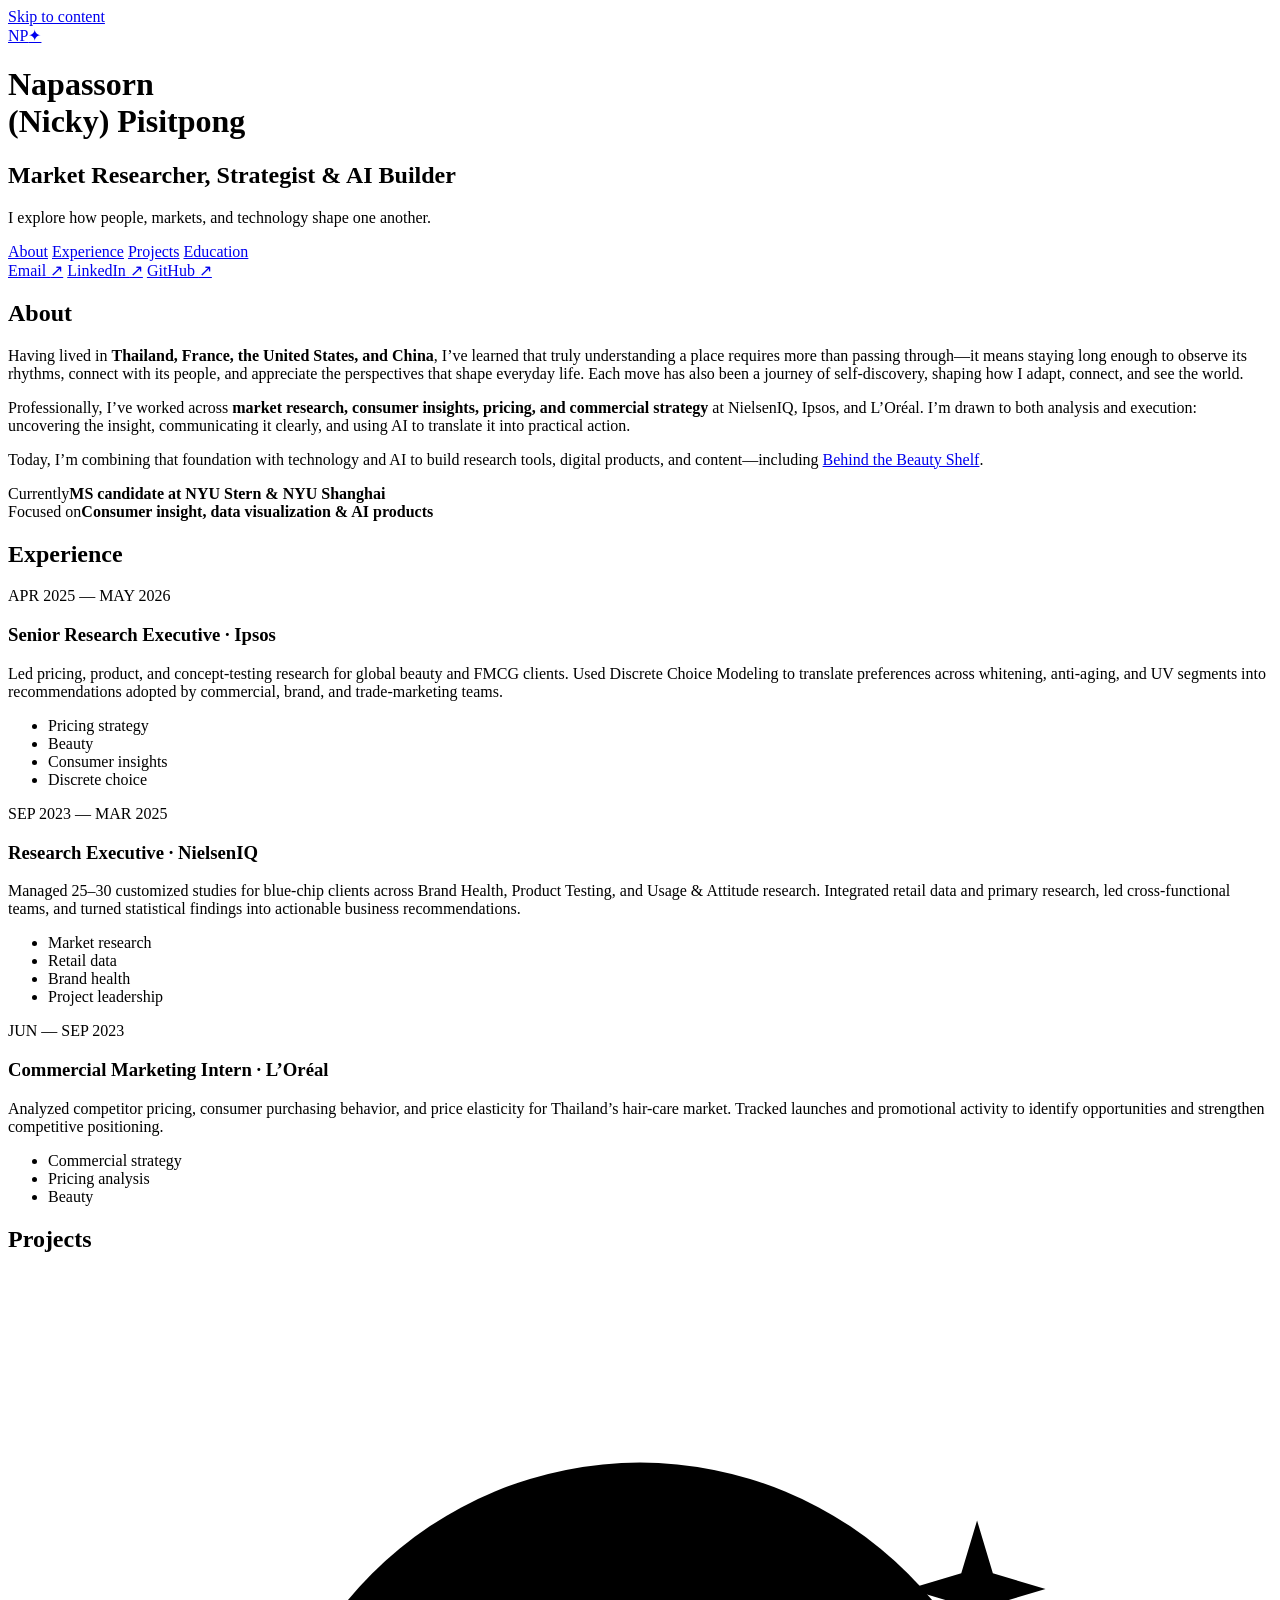
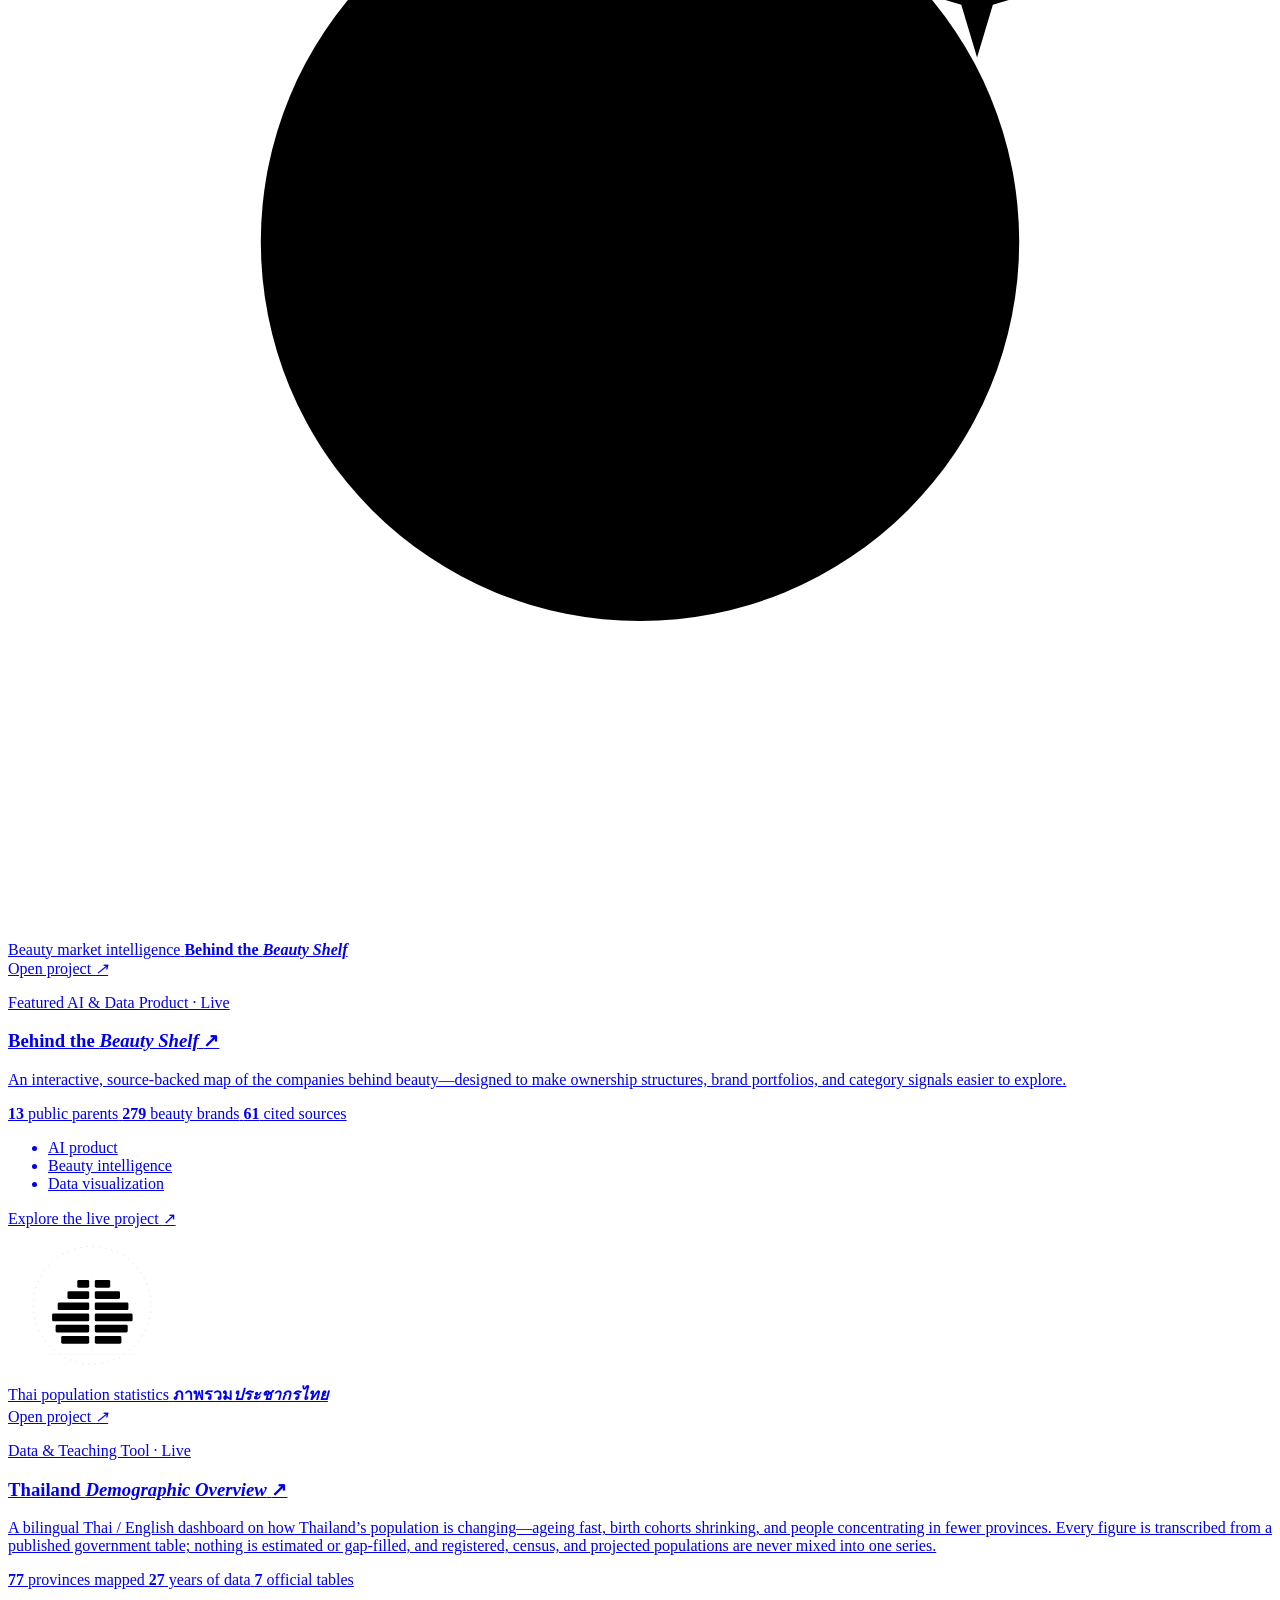
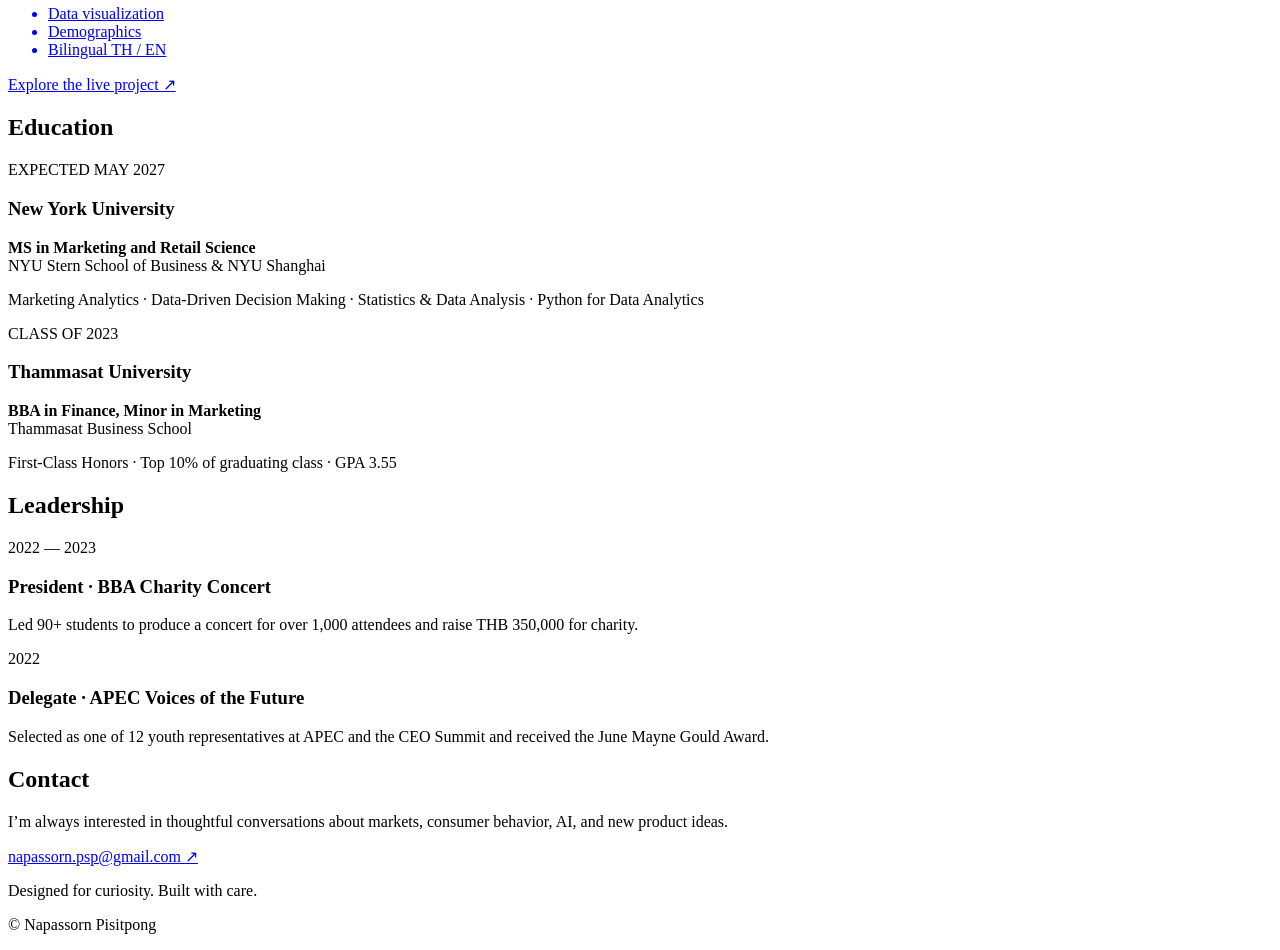
==== commit b335dd8c: "Add files via upload" ====
--- a/Thailand Population/index.html
+++ b/Thailand Population/index.html
@@ -1,3847 +1,196 @@
-<!DOCTYPE html>
-<html lang="th" data-theme="light">
-<head>
-<meta charset="utf-8">
-<meta name="viewport" content="width=device-width, initial-scale=1">
-<title>ภาพรวมประชากรไทย · Thailand Demographic Overview</title>
-<meta name="description" content="Bilingual educational dashboard on Thailand's population structure and demographic change, built from official NSO, DOPA and MoPH tables.">
-<link rel="preconnect" href="https://fonts.googleapis.com">
-<link rel="preconnect" href="https://fonts.gstatic.com" crossorigin>
-<link href="https://fonts.googleapis.com/css2?family=Noto+Sans+Thai:wght@400;500;600;700&display=swap" rel="stylesheet">
-<style>
-/* Thailand Demographic Overview — ภาพรวมประชากรไทย
-   Chart colours follow the validated data-viz palette; the page around them is
-   deliberately quiet so the marks carry the meaning. */
-
-:root {
-  color-scheme: light;
-  --surface-1: #fcfcfb;
-  --page: #f4f4f1;
-  --text-primary: #0b0b0b;
-  --text-secondary: #52514e;
-  --text-muted: #898781;
-  --grid: #e1e0d9;
-  --axis: #c3c2b7;
-  --border: rgba(11, 11, 11, 0.09);
-  --border-strong: rgba(11, 11, 11, 0.16);
-
-  --male: #2a78d6;
-  --female: #e34948;
-  --births: #2a78d6;
-  --deaths: #e34948;
-  --age-child: #86b6ef;
-  --age-work: #2a78d6;
-  --age-older: #104281;
-  --accent: #2a78d6;
-  --accent-2: #e34948;
-  --seq-1: #cde2fb;
-  --seq-2: #9ec5f4;
-  --seq-3: #5598e7;
-  --seq-4: #2a78d6;
-  --seq-5: #184f95;
-
-  --good: #006300;
-  --bad: #c3352f;
-  --neutral: #52514e;
-  --wash: rgba(42, 120, 214, 0.06);
-
-  --r-lg: 16px;
-  --r-md: 10px;
-  --r-sm: 7px;
-  --font: "Noto Sans Thai", "Noto Sans Thai Looped", "Sarabun", system-ui,
-          -apple-system, "Segoe UI", "Leelawadee UI", "Tahoma", sans-serif;
-}
-
-:root[data-theme="dark"] {
-  color-scheme: dark;
-  --surface-1: #1a1a19;
-  --page: #0d0d0d;
-  --text-primary: #ffffff;
-  --text-secondary: #c3c2b7;
-  --text-muted: #898781;
-  --grid: #2c2c2a;
-  --axis: #383835;
-  --border: rgba(255, 255, 255, 0.10);
-  --border-strong: rgba(255, 255, 255, 0.20);
-
-  --male: #3987e5;
-  --female: #e66767;
-  --births: #3987e5;
-  --deaths: #e66767;
-  --age-child: #9ec5f4;
-  --age-work: #3987e5;
-  --age-older: #184f95;
-  --accent: #3987e5;
-  --accent-2: #e66767;
-  --seq-1: #184f95;
-  --seq-2: #256abf;
-  --seq-3: #3987e5;
-  --seq-4: #6da7ec;
-  --seq-5: #b7d3f6;
-
-  --good: #0ca30c;
-  --bad: #e66767;
-  --neutral: #c3c2b7;
-  --wash: rgba(57, 135, 229, 0.10);
-}
-
-* { box-sizing: border-box; }
-html { scroll-behavior: smooth; }
-@media (prefers-reduced-motion: reduce) { html { scroll-behavior: auto; } }
-
-body {
-  margin: 0;
-  font-family: var(--font);
-  background: var(--page);
-  color: var(--text-primary);
-  font-size: 16px;
-  line-height: 1.62;
-  -webkit-font-smoothing: antialiased;
-}
-
-/* type scale ------------------------------------------------------------- */
-h1, h2, h3, h4 { line-height: 1.28; margin: 0 0 .35em; font-weight: 700; letter-spacing: -0.011em; }
-h1 { font-size: clamp(1.55rem, 2.4vw + .8rem, 2.2rem); }
-h2 { font-size: 1.28rem; }
-h3 { font-size: 1.02rem; }
-h4 { font-size: .92rem; }
-p { margin: 0 0 1em; }
-a { color: var(--accent); text-underline-offset: 2px; }
-
-.wrap { max-width: 1140px; margin: 0 auto; padding: 0 22px; }
-.muted { color: var(--text-muted); }
-
-.skip {
-  position: absolute; left: -9999px; top: 0; background: var(--accent);
-  color: #fff; padding: 10px 16px; z-index: 100; border-radius: 0 0 8px 0;
-}
-.skip:focus { left: 0; }
-
-/* header ------------------------------------------------------------------ */
-.site-header {
-  position: sticky; top: 0; z-index: 60;
-  background: color-mix(in srgb, var(--page) 88%, transparent);
-  backdrop-filter: saturate(140%) blur(10px);
-  border-bottom: 1px solid var(--border);
-}
-.header-inner {
-  display: flex; align-items: center; gap: 14px; flex-wrap: wrap;
-  padding: 9px 22px; max-width: 1140px; margin: 0 auto;
-}
-.brand { display: flex; align-items: center; gap: 10px; min-width: 0; }
-.brand-mark {
-  width: 26px; height: 26px; border-radius: 7px; flex: none;
-  background: linear-gradient(155deg, var(--accent) 0 48%, var(--accent-2) 48% 100%);
-}
-.brand-name { font-size: .92rem; font-weight: 700; margin: 0; white-space: nowrap; }
-
-.header-tools { display: flex; align-items: center; gap: 6px; margin-left: auto; }
-@media (max-width: 520px) { .header-tools { margin-left: 0; } }
-
-.seg {
-  display: inline-flex; border: 1px solid var(--border-strong);
-  border-radius: 999px; overflow: hidden; background: var(--surface-1);
-}
-.seg button {
-  font: inherit; font-size: .78rem; padding: 4px 11px; border: 0;
-  background: transparent; color: var(--text-secondary); cursor: pointer; white-space: nowrap;
-}
-.seg.small button { font-size: .73rem; padding: 3px 9px; }
-.seg button[aria-pressed="true"] { background: var(--accent); color: #fff; font-weight: 600; }
-.seg button:focus-visible { outline: 2px solid var(--accent); outline-offset: -2px; }
-
-.icon-btn {
-  font: inherit; font-size: .8rem; width: 30px; height: 28px; cursor: pointer;
-  border: 1px solid var(--border-strong); border-radius: 999px;
-  background: var(--surface-1); color: var(--text-secondary); line-height: 1;
-}
-.icon-btn:hover { border-color: var(--accent); color: var(--accent); }
-
-.quiet-btn {
-  font: inherit; font-size: .76rem; padding: 4px 10px; cursor: pointer;
-  border: 1px solid transparent; border-radius: 999px; text-decoration: none;
-  background: transparent; color: var(--text-secondary); white-space: nowrap;
-}
-.quiet-btn:hover { background: var(--wash); color: var(--accent); }
-.quiet-btn:focus-visible { outline: 2px solid var(--accent); outline-offset: 1px; }
-
-.toggle {
-  display: inline-flex; gap: 6px; align-items: center; cursor: pointer;
-  font-size: .76rem; color: var(--text-secondary); white-space: nowrap;
-}
-.toggle input { accent-color: var(--accent); margin: 0; }
-
-/* lede -------------------------------------------------------------------- */
-.lede { padding: 46px 0 8px; max-width: 74ch; }
-.badge {
-  display: inline-block; font-size: .7rem; padding: 3px 10px; border-radius: 999px;
-  background: var(--wash); color: var(--accent); margin-bottom: 14px; font-weight: 600;
-}
-.lede h1 { max-width: 20ch; }
-.lede-text { color: var(--text-secondary); font-size: 1.02rem; }
-
-/* generic blocks ---------------------------------------------------------- */
-.block, .stage {
-  background: var(--surface-1); border: 1px solid var(--border);
-  border-radius: var(--r-lg); padding: 24px; margin: 0 0 20px;
-}
-.block-head, .stage-head { margin-bottom: 16px; }
-.block-sub, .stage-sub, .fig-sub { color: var(--text-secondary); font-size: .85rem; margin: 0; }
-
-section[id] { scroll-margin-top: 74px; }
-
-/* stage ------------------------------------------------------------------- */
-.stage { padding: 26px 24px 8px; }
-.stage-head { display: flex; gap: 14px; align-items: flex-start; }
-.stage-num {
-  flex: none; width: 30px; height: 30px; border-radius: 50%;
-  display: grid; place-items: center; font-size: .82rem; font-weight: 700;
-  background: var(--accent); color: #fff; margin-top: 2px;
-}
-.stage-head h2 { margin-bottom: 2px; }
-
-/* figure ------------------------------------------------------------------ */
-.fig { padding: 22px 0; border-top: 1px solid var(--border); }
-.stage > .fig:first-of-type { border-top: 0; padding-top: 4px; }
-.fig-head {
-  display: flex; gap: 14px; align-items: flex-start;
-  flex-wrap: wrap; margin-bottom: 12px;
-}
-.fig-titles { margin-right: auto; min-width: 0; }
-.fig-titles h3 { margin-bottom: 1px; }
-.fig-year { color: var(--text-secondary); font-weight: 400; font-size: .9rem; }
-.fig-tools { display: flex; gap: 6px; align-items: center; flex-wrap: wrap; }
-.fig-desc { font-size: .85rem; color: var(--text-secondary); margin: 12px 0 0; max-width: 88ch; }
-.sub-head { margin: 20px 0 10px; }
-
-.fig-source {
-  margin: 14px 0 0; font-size: .71rem; color: var(--text-muted); line-height: 1.55;
-}
-.fig-source b { color: var(--text-secondary); font-weight: 600; }
-.fig-source a { color: var(--text-secondary); }
-.fig-source .chip {
-  display: inline-block; padding: 0 7px; border-radius: 999px; font-size: .67rem;
-  border: 1px solid var(--border-strong); margin-left: 5px;
-}
-
-/* filters — each control sits in the figure it steers ---------------------- */
-.field { display: flex; flex-direction: column; gap: 4px; min-width: 0; }
-.field label { font-size: .73rem; font-weight: 600; color: var(--text-secondary); }
-select {
-  font: inherit; font-size: .85rem; padding: 7px 9px; border-radius: var(--r-sm);
-  border: 1px solid var(--border-strong); background: var(--surface-1);
-  color: var(--text-primary); max-width: 100%;
-}
-select:focus-visible { outline: 2px solid var(--accent); outline-offset: 1px; }
-
-/* a filter control living inside a figure */
-.ff { display: flex; flex-direction: column; gap: 3px; min-width: 132px; }
-.ff > span { font-size: .7rem; font-weight: 600; color: var(--text-secondary); }
-.ff select { width: 100%; }
-.fig-tools .ff { min-width: 118px; }
-.fig-filters {
-  display: flex; flex-wrap: wrap; gap: 10px 14px; align-items: flex-end;
-  margin: 0 0 14px; padding: 11px 13px;
-  background: var(--wash); border: 1px solid var(--border); border-radius: var(--r-sm);
-}
-.fig-filters .ff { flex: 1 1 150px; }
-.fig-filters .ff.wide { flex: 2 1 250px; }
-.filter-hint { font-size: .72rem; color: var(--text-muted); margin: 8px 0 14px; }
-.range-row { display: flex; align-items: center; gap: 6px; }
-.range-row select { flex: 1; min-width: 0; }
-.range-dash { color: var(--text-muted); }
-
-.segment-row { display: flex; gap: 6px; flex-wrap: wrap; align-items: center; margin: 0 0 4px; }
-.segment-row .seg-label { font-size: .73rem; font-weight: 600; color: var(--text-secondary); }
-.segment-row button {
-  font: inherit; font-size: .74rem; padding: 3px 11px; cursor: pointer;
-  border: 1px solid var(--border-strong); border-radius: 999px;
-  background: var(--surface-1); color: var(--text-secondary);
-}
-.segment-row button:hover { border-color: var(--accent); color: var(--accent); }
-.segment-row button[aria-pressed="true"] { background: var(--accent); border-color: var(--accent); color: #fff; font-weight: 600; }
-
-/* map --------------------------------------------------------------------- */
-.map-grid { display: grid; gap: 24px; grid-template-columns: 1fr; align-items: start; }
-@media (min-width: 880px) { .map-grid { grid-template-columns: minmax(260px, .8fr) 1.2fr; } }
-.map-pane, .rank-pane { min-width: 0; }
-.rank-pane { display: flex; flex-direction: column; gap: 22px; }
-.rank-pane h4 { margin-bottom: 8px; }
-.fig-head.compact { margin-bottom: 8px; }
-.region-pane h4 { margin-bottom: 8px; }
-.scale-legend { display: flex; align-items: center; gap: 0; margin: 0 0 8px; font-size: .73rem; color: var(--text-secondary); }
-.scale-legend .sw { width: 26px; height: 11px; }
-.scale-legend .sw:first-of-type { border-radius: 3px 0 0 3px; }
-.scale-legend .sw:last-of-type { border-radius: 0 3px 3px 0; }
-.scale-legend .lo { margin-right: 7px; }
-.scale-legend .hi { margin-left: 7px; }
-
-/* what is currently narrowing the view — only present when something is ---- */
-.active-strip:empty { display: none; }
-.active-strip {
-  display: flex; gap: 6px; flex-wrap: wrap; align-items: center;
-  position: sticky; top: 62px; z-index: 30;
-  margin: 0 0 20px; padding: 9px 14px;
-  background: var(--surface-1); border: 1px solid var(--accent);
-  border-radius: var(--r-sm); box-shadow: 0 4px 16px rgba(11, 11, 11, .10);
-}
-.active-strip .af-label { font-size: .73rem; font-weight: 600; color: var(--text-secondary); }
-.active-strip .af {
-  font-size: .73rem; padding: 2px 9px; border-radius: 999px;
-  border: 1px solid var(--accent); color: var(--accent); background: var(--wash);
-}
-.active-strip .af b { font-weight: 600; color: var(--text-secondary); }
-
-/* multi-select ------------------------------------------------------------ */
-.ms { position: relative; }
-.ms-btn {
-  font: inherit; font-size: .85rem; padding: 7px 9px; width: 100%;
-  border: 1px solid var(--border-strong); border-radius: var(--r-sm);
-  background: var(--surface-1); color: var(--text-primary); cursor: pointer;
-  display: flex; align-items: center; gap: 8px; text-align: left; min-height: 35px;
-}
-.ms.has-sel .ms-btn { border-color: var(--accent); box-shadow: inset 0 0 0 1px var(--accent); }
-.ms-btn:focus-visible { outline: 2px solid var(--accent); outline-offset: 1px; }
-.ms-summary { flex: 1; overflow: hidden; text-overflow: ellipsis; white-space: nowrap; }
-.ms-caret { flex: none; width: 0; height: 0; border: 5px solid transparent; border-top-color: var(--text-muted); margin-top: 4px; }
-.ms[data-open="true"] .ms-caret { border-top-color: transparent; border-bottom-color: var(--accent); margin-top: -4px; }
-.ms-panel {
-  position: absolute; z-index: 55; top: calc(100% + 4px); left: 0; min-width: 100%;
-  max-width: min(320px, 82vw);
-  background: var(--surface-1); border: 1px solid var(--border-strong);
-  border-radius: var(--r-md); padding: 8px;
-  box-shadow: 0 8px 28px rgba(11, 11, 11, .12);
-}
-.ms-search {
-  font: inherit; font-size: .8rem; width: 100%; padding: 6px 8px; margin-bottom: 6px;
-  border: 1px solid var(--border-strong); border-radius: 6px;
-  background: var(--surface-1); color: var(--text-primary);
-}
-.ms-actions { display: flex; gap: 6px; margin-bottom: 6px; }
-.ms-actions button {
-  font: inherit; font-size: .71rem; padding: 3px 9px; cursor: pointer; flex: 1;
-  border: 1px solid var(--border-strong); border-radius: 999px;
-  background: transparent; color: var(--text-secondary);
-}
-.ms-actions button:hover { border-color: var(--accent); color: var(--accent); }
-.ms-list { max-height: 236px; overflow-y: auto; }
-.ms-group {
-  font-size: .66rem; font-weight: 700; text-transform: uppercase; letter-spacing: .05em;
-  color: var(--text-muted); margin: 8px 0 3px; padding: 0 2px;
-}
-.ms-row {
-  display: flex; gap: 8px; align-items: flex-start; padding: 4px;
-  font-size: .81rem; border-radius: 5px; cursor: pointer; line-height: 1.45;
-}
-.ms-row:hover { background: var(--wash); }
-.ms-row.is-disabled { color: var(--text-muted); cursor: not-allowed; }
-.ms-row input { margin: 3px 0 0; accent-color: var(--accent); flex: none; }
-.ms-empty { font-size: .8rem; color: var(--text-muted); margin: 6px 4px; }
-
-/* key numbers ------------------------------------------------------------- */
-.card-grid { display: grid; gap: 1px; background: var(--border); border-radius: var(--r-md); overflow: hidden; }
-@media (min-width: 720px) {
-  .card-grid { grid-template-columns: repeat(4, 1fr); }
-  .card.hero { grid-column: span 2; }
-}
-@media (min-width: 1000px) {
-  .card-grid { grid-template-columns: 1.35fr repeat(4, 1fr); }
-  .card.hero { grid-column: auto; }
-}
-.card { background: var(--surface-1); padding: 16px 16px 15px; min-width: 0; }
-.card-label {
-  font-size: .75rem; color: var(--text-secondary); font-weight: 600;
-  display: flex; gap: 5px; align-items: flex-start; line-height: 1.35;
-}
-@media (min-width: 720px) { .card-label { min-height: 2.7em; } }
-.card-value {
-  font-size: clamp(1.02rem, .62vw + .78rem, 1.3rem); font-weight: 700;
-  letter-spacing: -0.022em; margin: 5px 0 3px;
-  white-space: nowrap; word-break: keep-all; line-break: strict;
-}
-.card.hero { background: var(--wash); }
-.card.hero .card-value { font-size: clamp(1.28rem, 1.15vw + .8rem, 1.85rem); }
-.card-share { font-size: .76rem; color: var(--text-secondary); }
-.card-deltas { margin-top: 9px; display: flex; flex-direction: column; gap: 2px; font-size: .72rem; }
-.delta { display: flex; gap: 5px; align-items: baseline; font-variant-numeric: tabular-nums; flex-wrap: wrap; }
-.delta .arrow { font-weight: 700; font-size: .66rem; }
-.delta.up .arrow, .delta.up .amt { color: var(--good); }
-.delta.down .arrow, .delta.down .amt { color: var(--bad); }
-.delta.flat .arrow, .delta.flat .amt { color: var(--neutral); }
-.delta .ctx { color: var(--text-muted); }
-.card-tip { font-size: .72rem; color: var(--text-muted); margin-top: 9px; line-height: 1.5; }
-.card.unavailable .card-value { color: var(--text-muted); font-size: .95rem; font-weight: 600; white-space: normal; }
-
-.info {
-  display: inline-flex; align-items: center; justify-content: center;
-  width: 14px; height: 14px; border-radius: 50%; font-size: .58rem;
-  border: 1px solid var(--border-strong); color: var(--text-muted);
-  cursor: help; flex: none; font-weight: 700; align-self: center;
-}
-
-/* takeaways --------------------------------------------------------------- */
-.takeaway-grid { display: grid; gap: 14px; grid-template-columns: repeat(auto-fit, minmax(232px, 1fr)); }
-.takeaway { border-left: 2px solid var(--accent); padding: 2px 0 2px 13px; }
-.takeaway h3 { font-size: .93rem; margin-bottom: 4px; }
-.takeaway p { font-size: .83rem; color: var(--text-secondary); margin: 0; }
-.takeaway .num { font-size: .66rem; font-weight: 700; color: var(--accent); display: block; margin-bottom: 2px; }
-
-/* charts ------------------------------------------------------------------ */
-.legend { display: flex; gap: 14px; flex-wrap: wrap; margin: 0 0 8px; font-size: .78rem; color: var(--text-secondary); }
-.legend .item { display: inline-flex; align-items: center; gap: 6px; }
-.legend .swatch { width: 11px; height: 11px; border-radius: 3px; flex: none; }
-.legend .swatch.line { height: 3px; border-radius: 2px; width: 15px; }
-.legend .swatch.dashed { background: repeating-linear-gradient(90deg, currentColor 0 5px, transparent 5px 9px); height: 3px; width: 17px; border-radius: 0; }
-
-.chart-box { position: relative; width: 100%; }
-.chart-box svg { display: block; width: 100%; height: auto; overflow: visible; }
-.chart-box:focus-visible { outline: 2px solid var(--accent); outline-offset: 3px; border-radius: 6px; }
-
-.axis-line { stroke: var(--axis); stroke-width: 1; }
-.grid-line { stroke: var(--grid); stroke-width: 1; }
-.tick-text { fill: var(--text-muted); font-size: 11px; font-variant-numeric: tabular-nums; }
-.series-label { font-size: 12px; font-weight: 600; }
-.marker-text { fill: var(--text-secondary); font-size: 11px; }
-.marker-line { stroke: var(--text-muted); stroke-width: 1; stroke-dasharray: 3 3; }
-
-.tooltip {
-  position: absolute; pointer-events: none; z-index: 20;
-  background: var(--surface-1); border: 1px solid var(--border-strong);
-  border-radius: 9px; padding: 9px 11px; box-shadow: 0 6px 22px rgba(11, 11, 11, .13);
-  font-size: .79rem; min-width: 128px; opacity: 0; transition: opacity .1s;
-}
-.tooltip.on { opacity: 1; }
-.tooltip .tt-title { font-weight: 700; margin-bottom: 5px; font-size: .81rem; }
-.tooltip .tt-row { display: flex; gap: 10px; align-items: center; justify-content: space-between; }
-.tooltip .tt-row .k { display: inline-flex; gap: 6px; align-items: center; color: var(--text-secondary); }
-.tooltip .tt-row .v { font-variant-numeric: tabular-nums; font-weight: 600; }
-.tooltip .dot { width: 9px; height: 9px; border-radius: 3px; flex: none; }
-.tooltip .tt-note { margin-top: 6px; color: var(--text-muted); font-size: .71rem; max-width: 30ch; }
-
-/* disclosure -------------------------------------------------------------- */
-details.howto { margin-top: 12px; }
-details.howto summary {
-  cursor: pointer; font-size: .78rem; font-weight: 600; color: var(--accent);
-  list-style: none; display: inline-flex; align-items: center; gap: 6px;
-  padding: 3px 0;
-}
-details.howto summary::-webkit-details-marker { display: none; }
-details.howto summary::before {
-  content: ""; width: 0; height: 0; border: 4px solid transparent;
-  border-left-color: currentColor; transition: transform .15s;
-}
-details.howto[open] summary::before { transform: rotate(90deg) translateX(-1px); }
-details.howto > p, details.howto > ul {
-  font-size: .82rem; color: var(--text-secondary); margin: 6px 0 0; max-width: 92ch;
-}
-
-/* tables ------------------------------------------------------------------ */
-.fig-table { max-height: 330px; overflow: auto; margin-top: 12px; border: 1px solid var(--border); border-radius: var(--r-sm); }
-table.data { border-collapse: collapse; width: 100%; font-size: .79rem; }
-table.data th, table.data td { padding: 6px 10px; text-align: right; border-bottom: 1px solid var(--border); white-space: nowrap; }
-table.data th:first-child, table.data td:first-child { text-align: left; }
-table.data thead th { position: sticky; top: 0; background: var(--surface-1); font-weight: 600; color: var(--text-secondary); }
-table.data td { font-variant-numeric: tabular-nums; }
-table.data tbody tr:last-child td { border-bottom: 0; }
-
-/* composition / comparison ------------------------------------------------ */
-.composition-grid { display: grid; gap: 26px; grid-template-columns: 1fr; align-items: start; }
-@media (min-width: 880px) { .composition-grid { grid-template-columns: minmax(230px, .8fr) 2fr; } }
-.sub-fig { min-width: 0; }
-
-.compare-grid { display: grid; gap: 20px; grid-template-columns: 1fr; align-items: start; }
-@media (min-width: 860px) { .compare-grid { grid-template-columns: 1.2fr 1fr; } }
-.compare-summary {
-  border-left: 2px solid var(--accent); padding: 2px 0 2px 14px; font-size: .85rem;
-}
-.compare-summary h4 { font-size: .9rem; }
-.compare-summary p { color: var(--text-secondary); margin: 0; }
-.warn-note {
-  margin-top: 10px; font-size: .78rem; color: var(--text-primary);
-  border-left: 2px solid #ec835a; padding: 7px 12px;
-  background: color-mix(in srgb, #ec835a 10%, transparent); border-radius: 0 6px 6px 0;
-}
-
-/* insights ---------------------------------------------------------------- */
-.insight-grid { display: grid; gap: 1px; background: var(--border); border-radius: var(--r-md); overflow: hidden; }
-@media (min-width: 700px) { .insight-grid { grid-template-columns: repeat(2, 1fr); } }
-@media (min-width: 1000px) { .insight-grid { grid-template-columns: repeat(3, 1fr); } }
-.insight { background: var(--surface-1); padding: 17px 18px; }
-.insight h3 { font-size: .95rem; margin-bottom: 9px; }
-.insight dl { margin: 0; }
-.insight dt {
-  font-size: .65rem; font-weight: 700; letter-spacing: .05em;
-  color: var(--accent); text-transform: uppercase; margin-top: 10px;
-}
-.insight dt:first-child { margin-top: 0; }
-.insight dd { margin: 2px 0 0; font-size: .82rem; color: var(--text-secondary); }
-.insight dd.obs { color: var(--text-primary); }
-.caution {
-  font-size: .8rem; color: var(--text-secondary); border-left: 2px solid var(--text-muted);
-  padding: 2px 0 2px 13px; margin-bottom: 16px; max-width: 92ch;
-}
-.registered-note {
-  border-left: 2px solid var(--accent-2); padding: 2px 0 2px 13px; margin: 0 0 16px;
-  font-size: .82rem; color: var(--text-secondary); max-width: 92ch;
-}
-
-/* glossary + questions ---------------------------------------------------- */
-.glossary { display: grid; gap: 14px 22px; grid-template-columns: repeat(auto-fit, minmax(250px, 1fr)); margin: 0; }
-.glossary div { min-width: 0; }
-.glossary dt { font-weight: 700; font-size: .86rem; }
-.glossary dd { margin: 2px 0 0; font-size: .81rem; color: var(--text-secondary); }
-.questions-block { margin-top: 24px; padding-top: 18px; border-top: 1px solid var(--border); }
-ol.questions { padding-left: 1.2em; margin: 10px 0 0; }
-ol.questions li { margin-bottom: 8px; font-size: .86rem; color: var(--text-secondary); }
-
-/* methodology ------------------------------------------------------------- */
-.method-list { padding-left: 1.2em; margin: 6px 0 0; }
-.method-list li { margin-bottom: 7px; font-size: .82rem; color: var(--text-secondary); }
-.source-cards { display: grid; gap: 12px; grid-template-columns: repeat(auto-fit, minmax(265px, 1fr)); }
-.source-card { border: 1px solid var(--border); border-radius: var(--r-md); padding: 13px 14px; }
-.source-card h3 { font-size: .85rem; margin-bottom: 6px; }
-.source-card dl { display: grid; grid-template-columns: auto 1fr; gap: 3px 10px; margin: 0; }
-.source-card dt { color: var(--text-muted); font-size: .72rem; }
-.source-card dd { margin: 0; font-size: .76rem; color: var(--text-secondary); }
-
-/* states ------------------------------------------------------------------ */
-.state {
-  display: flex; flex-direction: column; align-items: center; justify-content: center;
-  gap: 5px; padding: 38px 20px; text-align: center; color: var(--text-muted);
-  border: 1px dashed var(--border-strong); border-radius: var(--r-sm); font-size: .84rem;
-}
-.state strong { color: var(--text-secondary); font-size: .9rem; }
-.state.error { border-color: #d03b3b; color: var(--text-secondary); }
-
-/* footer ------------------------------------------------------------------ */
-.site-footer {
-  border-top: 1px solid var(--border); margin-top: 26px; padding: 22px 0 40px;
-  font-size: .78rem; color: var(--text-secondary);
-}
-.site-footer p { margin: 0 0 5px; max-width: 82ch; }
-
-@media (max-width: 640px) {
-  .wrap { padding: 0 15px; }
-  .block, .stage { padding: 18px 16px; border-radius: 12px; }
-  .stage { padding-bottom: 6px; }
-  .lede { padding-top: 30px; }
-  .fig-tools { width: 100%; }
-}
-
-@media print {
-  .site-header, .fig-filters, .segment-row, .filter-hint, .fig-tools, .quiet-btn,
-  .seg, details.howto { display: none !important; }
-  .active-strip { position: static; box-shadow: none; }
-  body { background: #fff; }
-  .block, .stage { break-inside: avoid; border: 0; padding: 0; }
-  .fig { break-inside: avoid; }
-}
-
-/* page tabs + sources directory ------------------------------------------- */
-.page-nav { display: flex; gap: 2px; margin: 0 auto; flex-wrap: wrap; }
-.page-nav a {
-  font-size: .8rem; padding: 5px 14px; border-radius: 999px; text-decoration: none;
-  color: var(--text-secondary); white-space: nowrap;
-}
-.page-nav a:hover { background: var(--wash); color: var(--accent); }
-.page-nav a[aria-current="true"] { background: var(--accent); color: #fff; font-weight: 600; }
-@media (max-width: 620px) { .page-nav { order: 3; width: 100%; margin: 2px 0 0; } }
-
-.ask-row { display: flex; gap: 8px; margin: 0 0 12px; flex-wrap: wrap; }
-.ask-row input {
-  flex: 1 1 320px; min-width: 0; font: inherit; font-size: .95rem; padding: 10px 13px;
-  border: 1px solid var(--border-strong); border-radius: var(--r-sm);
-  background: var(--surface-1); color: var(--text-primary);
-}
-.ask-row input:focus-visible { outline: 2px solid var(--accent); outline-offset: 1px; }
-.primary-btn {
-  font: inherit; font-size: .85rem; font-weight: 600; padding: 8px 20px; cursor: pointer;
-  border: 1px solid var(--accent); border-radius: 999px; background: var(--accent); color: #fff;
-}
-.primary-btn:hover { filter: brightness(1.06); }
-
-.ask-answer { margin: 14px 0 0; }
-.ask-lead { font-size: .85rem; color: var(--text-secondary); margin: 0 0 10px; }
-.ask-answer.none p { font-size: .88rem; color: var(--text-secondary); }
-.ask-why { font-size: .72rem; color: var(--text-muted); margin: 6px 0 0; }
-.ask-why b { color: var(--text-secondary); font-weight: 600; }
-
-.topic { padding: 18px 0; border-top: 1px solid var(--border); }
-.topic:first-child { border-top: 0; padding-top: 0; }
-.topic h3 { margin-bottom: 2px; }
-.topic-q { font-size: .85rem; color: var(--text-secondary); margin: 0 0 12px; }
-.src-grid { display: grid; gap: 12px; grid-template-columns: 1fr; }
-@media (min-width: 760px) { .src-grid { grid-template-columns: repeat(auto-fit, minmax(290px, 1fr)); } }
-.src-card {
-  position: relative; padding: 13px 15px; border: 1px solid var(--border);
-  border-radius: var(--r-md); background: var(--page);
-}
-.src-card h4 { margin-bottom: 3px; }
-.src-card h4 a { text-decoration: none; }
-.src-card h4 a:hover { text-decoration: underline; }
-.src-card p { font-size: .82rem; color: var(--text-secondary); margin: 0 0 6px; }
-.src-org { font-size: .74rem !important; color: var(--text-muted) !important; }
-.src-org .chip {
-  display: inline-block; padding: 0 7px; border-radius: 999px; font-size: .67rem;
-  border: 1px solid var(--border-strong); margin-left: 4px;
-}
-.src-url { font-size: .7rem !important; word-break: break-all; margin: 0 !important; }
-.src-url a { color: var(--text-muted); }
-.src-warn { color: var(--bad); }
-.src-card.ranked { padding-left: 44px; border-color: var(--border-strong); }
-.src-card .rank {
-  position: absolute; left: 14px; top: 14px; width: 21px; height: 21px; border-radius: 50%;
-  display: grid; place-items: center; font-size: .73rem; font-weight: 700;
-  background: var(--accent); color: #fff;
-}
-
-.lede-link { margin: 14px 0 0; }
-.lede-link a {
-  font-size: .88rem; font-weight: 600; text-decoration: none;
-  padding: 6px 14px; border-radius: 999px; display: inline-block;
-  background: var(--wash); border: 1px solid var(--border-strong);
-}
-.lede-link a:hover { border-color: var(--accent); }
-
-</style>
-<link rel="icon" href="data:image/svg+xml,%3Csvg xmlns='http://www.w3.org/2000/svg' viewBox='0 0 32 32'%3E%3Cdefs%3E%3ClinearGradient id='g' x1='0' y1='0' x2='1' y2='1'%3E%3Cstop offset='48%25' stop-color='%232a78d6'/%3E%3Cstop offset='48%25' stop-color='%23e34948'/%3E%3C/linearGradient%3E%3C/defs%3E%3Crect width='32' height='32' rx='8' fill='url(%23g)'/%3E%3C/svg%3E">
-<link rel="canonical" href="https://nickypisitpong.com/thailand-population/">
-<meta name="theme-color" content="#2a78d6">
-<meta name="author" content="Napassorn (Nicky) Pisitpong">
-<meta property="og:type" content="website">
-<meta property="og:url" content="https://nickypisitpong.com/thailand-population/">
-<meta property="og:title" content="ภาพรวมประชากรไทย · Thailand Demographic Overview">
-<meta property="og:description" content="Thailand's population structure and demographic change, built entirely from published NSO, DOPA and MoPH tables. Bilingual Thai / English.">
-<meta property="og:image" content="https://nickypisitpong.com/thailand-population/og-image.png">
-<meta name="twitter:card" content="summary_large_image">
-</head>
-<body>
-<a class="skip" href="#main" data-i18n="nav.skip">ข้ามไปยังเนื้อหาหลัก</a>
-
-<header class="site-header">
-  <div class="header-inner">
-    <div class="brand">
-      <div class="brand-mark" aria-hidden="true"></div>
-      <div class="brand-text">
-        <p class="brand-name" data-i18n="app.title">ภาพรวมประชากรไทย</p>
-      </div>
+<!doctype html>
+<html lang="en">
+  <head>
+    <meta charset="utf-8">
+    <meta name="viewport" content="width=device-width, initial-scale=1">
+    <meta name="description" content="Napassorn (Nicky) Pisitpong is a market researcher, strategist, and AI builder turning insight into action.">
+    <meta name="theme-color" content="#001638">
+    <meta property="og:title" content="Napassorn (Nicky) Pisitpong">
+    <meta property="og:description" content="Market researcher, strategist, and AI builder.">
+    <meta property="og:type" content="website">
+    <meta property="og:url" content="https://nickypisitpong.com">
+    <title>Napassorn (Nicky) Pisitpong</title>
+    <link rel="preconnect" href="https://fonts.googleapis.com">
+    <link rel="preconnect" href="https://fonts.gstatic.com" crossorigin>
+    <link href="https://fonts.googleapis.com/css2?family=DM+Mono:wght@400;500&family=Inter:wght@400;500;600;700&display=swap" rel="stylesheet">
+    <link rel="stylesheet" href="styles.css">
+    <link rel="stylesheet" href="project-link.css?v=20260809">
+  </head>
+  <body>
+    <a class="skip-link" href="#about">Skip to content</a>
+    <div class="page-shell">
+      <header class="intro-panel">
+        <div>
+          <a class="monogram" href="#about" aria-label="Nicky Pisitpong, home">NP<span>✦</span></a>
+          <h1>Napassorn<br><span>(Nicky)</span> Pisitpong</h1>
+          <h2>Market Researcher, Strategist & AI Builder</h2>
+          <p class="tagline">I explore how people, markets, and technology shape one another.</p>
+          <nav aria-label="Section navigation">
+            <a class="active" href="#about"><i></i><span>About</span></a>
+            <a href="#experience"><i></i><span>Experience</span></a>
+            <a href="#projects"><i></i><span>Projects</span></a>
+            <a href="#education"><i></i><span>Education</span></a>
+          </nav>
+        </div>
+        <div class="social-links" aria-label="Contact links">
+          <a href="mailto:napassorn.psp@gmail.com" aria-label="Email Nicky">Email <span>↗</span></a>
+          <a href="https://www.linkedin.com/in/napassorn-nicky-pisitpong-842646204/" target="_blank" rel="noopener">LinkedIn <span>↗</span></a>
+          <a href="https://github.com/nicky-labs" target="_blank" rel="noopener">GitHub <span>↗</span></a>
+        </div>
+      </header>
+      <main>
+        <section id="about" aria-labelledby="about-title">
+          <h2 class="mobile-heading" id="about-title">About</h2>
+          <div class="prose">
+            <p>Having lived in <strong>Thailand, France, the United States, and China</strong>, I’ve learned that truly understanding a place requires more than passing through—it means staying long enough to observe its rhythms, connect with its people, and appreciate the perspectives that shape everyday life. Each move has also been a journey of self-discovery, shaping how I adapt, connect, and see the world.</p>
+            <p>Professionally, I’ve worked across <strong>market research, consumer insights, pricing, and commercial strategy</strong> at NielsenIQ, Ipsos, and L’Oréal. I’m drawn to both analysis and execution: uncovering the insight, communicating it clearly, and using AI to translate it into practical action.</p>
+            <p>Today, I’m combining that foundation with technology and AI to build research tools, digital products, and content—including <a class="pink-link" href="https://behind-beauty-shelf.pages.dev" target="_blank" rel="noopener noreferrer">Behind the Beauty Shelf</a>.</p>
+          </div>
+          <div class="quick-facts" aria-label="Current focus">
+            <div><span>Currently</span><strong>MS candidate at NYU Stern & NYU Shanghai</strong></div>
+            <div><span>Focused on</span><strong>Consumer insight, data visualization & AI products</strong></div>
+          </div>
+        </section>
+        <section id="experience" aria-labelledby="experience-title">
+          <h2 class="mobile-heading" id="experience-title">Experience</h2>
+          <div class="entry-list">
+            <article class="entry">
+              <p class="entry-date">APR 2025 — MAY 2026</p>
+              <div class="entry-content">
+                <h3>Senior Research Executive · <span>Ipsos</span></h3>
+                <p>Led pricing, product, and concept-testing research for global beauty and FMCG clients. Used Discrete Choice Modeling to translate preferences across whitening, anti-aging, and UV segments into recommendations adopted by commercial, brand, and trade-marketing teams.</p>
+                <ul class="tags"><li>Pricing strategy</li><li>Beauty</li><li>Consumer insights</li><li>Discrete choice</li></ul>
+              </div>
+            </article>
+            <article class="entry">
+              <p class="entry-date">SEP 2023 — MAR 2025</p>
+              <div class="entry-content">
+                <h3>Research Executive · <span>NielsenIQ</span></h3>
+                <p>Managed 25–30 customized studies for blue-chip clients across Brand Health, Product Testing, and Usage & Attitude research. Integrated retail data and primary research, led cross-functional teams, and turned statistical findings into actionable business recommendations.</p>
+                <ul class="tags"><li>Market research</li><li>Retail data</li><li>Brand health</li><li>Project leadership</li></ul>
+              </div>
+            </article>
+            <article class="entry">
+              <p class="entry-date">JUN — SEP 2023</p>
+              <div class="entry-content">
+                <h3>Commercial Marketing Intern · <span>L’Oréal</span></h3>
+                <p>Analyzed competitor pricing, consumer purchasing behavior, and price elasticity for Thailand’s hair-care market. Tracked launches and promotional activity to identify opportunities and strengthen competitive positioning.</p>
+                <ul class="tags"><li>Commercial strategy</li><li>Pricing analysis</li><li>Beauty</li></ul>
+              </div>
+            </article>
+          </div>
+        </section>
+        <section id="projects" aria-labelledby="projects-title">
+          <h2 class="mobile-heading" id="projects-title">Projects</h2>
+          <a class="project-card" href="https://behind-beauty-shelf.pages.dev" target="_blank" rel="noopener noreferrer" aria-label="Open Behind the Beauty Shelf live project">
+            <div class="project-mark" aria-hidden="true">
+              <svg class="beauty-shelf-mark" viewBox="0 0 240 240" role="presentation">
+                <circle class="mark-orbit" cx="120" cy="108" r="72"></circle>
+                <path class="mark-profile" d="M128 49c-18 1-34 11-43 26-8 13-10 31-4 45 4 10 12 17 22 22 5 3 7 8 6 14l-2 13"></path>
+                <path class="mark-profile" d="M128 49c20 1 35 13 39 30 2 9 0 18-4 25-4 6-5 11-4 17 1 8-4 14-12 15h-11c-7 0-12 4-14 11l-6 22"></path>
+                <path class="mark-detail" d="M146 84c-7-5-15-6-22-2m37 23-12 4 9 5m-39 7c7 6 17 8 26 5"></path>
+                <path class="mark-shelf" d="M57 177h126M69 188h102M84 199h72"></path>
+                <g class="mark-sparkles">
+                  <path d="M183 52v18m-9-9h18"></path>
+                  <path d="m184 47 3 10 10 3-10 3-3 10-3-10-10-3 10-3Z"></path>
+                  <path d="m62 73 2 7 7 2-7 2-2 7-2-7-7-2 7-2Z"></path>
+                </g>
+              </svg>
+              <div class="project-mark-name">
+                <span>Beauty market intelligence</span>
+                <strong>Behind the <em>Beauty Shelf</em></strong>
+              </div>
+              <span class="project-mark-action">Open project <i>↗</i></span>
+            </div>
+            <div class="project-content">
+              <p class="project-label">Featured AI & Data Product · Live</p>
+              <h3>Behind the <em>Beauty Shelf</em> <span>↗</span></h3>
+              <p>An interactive, source-backed map of the companies behind beauty—designed to make ownership structures, brand portfolios, and category signals easier to explore.</p>
+              <div class="project-stats" aria-label="Project coverage">
+                <span><strong>13</strong> public parents</span>
+                <span><strong>279</strong> beauty brands</span>
+                <span><strong>61</strong> cited sources</span>
+              </div>
+              <ul class="tags"><li>AI product</li><li>Beauty intelligence</li><li>Data visualization</li></ul>
+              <p class="project-note">Explore the live project <span>↗</span></p>
+            </div>
+          </a>
+          <a class="project-card" href="/Thailand%20Population/" style="margin-top:26px" aria-label="Open Thailand Demographic Overview">
+            <div class="project-mark" aria-hidden="true">
+              <svg class="thai-pop-mark" viewBox="0 0 240 200" role="presentation" style="width:min(168px,82%);height:auto;margin-top:-6px;overflow:visible">
+                <circle cx="120" cy="96" r="84" fill="none" stroke="rgba(105,179,208,.26)" stroke-width="1.4" stroke-dasharray="2 7"></circle>
+                <g fill="var(--accent)">
+                  <rect x="76" y="140" width="40" height="11" rx="2"></rect>
+                  <rect x="68" y="124" width="48" height="11" rx="2"></rect>
+                  <rect x="63" y="108" width="53" height="11" rx="2"></rect>
+                  <rect x="71" y="92" width="45" height="11" rx="2"></rect>
+                  <rect x="85" y="76" width="31" height="11" rx="2"></rect>
+                  <rect x="99" y="60" width="17" height="11" rx="2"></rect>
+                </g>
+                <g fill="var(--warm)">
+                  <rect x="124" y="140" width="38" height="11" rx="2"></rect>
+                  <rect x="124" y="124" width="47" height="11" rx="2"></rect>
+                  <rect x="124" y="108" width="54" height="11" rx="2"></rect>
+                  <rect x="124" y="92" width="48" height="11" rx="2"></rect>
+                  <rect x="124" y="76" width="36" height="11" rx="2"></rect>
+                  <rect x="124" y="60" width="22" height="11" rx="2"></rect>
+                </g>
+                <path d="M120 52v112M56 166h128" stroke="rgba(232,238,248,.28)" stroke-width="1.6" stroke-linecap="round" fill="none"></path>
+              </svg>
+              <div class="project-mark-name">
+                <span>Thai population statistics</span>
+                <strong>ภาพรวม<em>ประชากรไทย</em></strong>
+              </div>
+              <span class="project-mark-action">Open project <i>↗</i></span>
+            </div>
+            <div class="project-content">
+              <p class="project-label">Data &amp; Teaching Tool · Live</p>
+              <h3>Thailand <em>Demographic Overview</em> <span>↗</span></h3>
+              <p>A bilingual Thai / English dashboard on how Thailand’s population is changing—ageing fast, birth cohorts shrinking, and people concentrating in fewer provinces. Every figure is transcribed from a published government table; nothing is estimated or gap-filled, and registered, census, and projected populations are never mixed into one series.</p>
+              <div class="project-stats" aria-label="Project coverage">
+                <span><strong>77</strong> provinces mapped</span>
+                <span><strong>27</strong> years of data</span>
+                <span><strong>7</strong> official tables</span>
+              </div>
+              <ul class="tags"><li>Data visualization</li><li>Demographics</li><li>Bilingual TH / EN</li></ul>
+              <p class="project-note">Explore the live project <span>↗</span></p>
+            </div>
+          </a>
+        </section>
+        <section id="education" aria-labelledby="education-title">
+          <h2 class="mobile-heading" id="education-title">Education</h2>
+          <div class="entry-list compact">
+            <article class="entry">
+              <p class="entry-date">EXPECTED MAY 2027</p>
+              <div class="entry-content"><h3>New York University</h3><p><strong>MS in Marketing and Retail Science</strong><br>NYU Stern School of Business & NYU Shanghai</p><p class="detail">Marketing Analytics · Data-Driven Decision Making · Statistics & Data Analysis · Python for Data Analytics</p></div>
+            </article>
+            <article class="entry">
+              <p class="entry-date">CLASS OF 2023</p>
+              <div class="entry-content"><h3>Thammasat University</h3><p><strong>BBA in Finance, Minor in Marketing</strong><br>Thammasat Business School</p><p class="detail">First-Class Honors · Top 10% of graduating class · GPA 3.55</p></div>
+            </article>
+          </div>
+        </section>
+        <section id="leadership" aria-labelledby="leadership-title">
+          <h2 class="mobile-heading" id="leadership-title">Leadership</h2>
+          <div class="entry-list compact">
+            <article class="entry">
+              <p class="entry-date">2022 — 2023</p>
+              <div class="entry-content"><h3>President · BBA Charity Concert</h3><p>Led 90+ students to produce a concert for over 1,000 attendees and raise THB 350,000 for charity.</p></div>
+            </article>
+            <article class="entry">
+              <p class="entry-date">2022</p>
+              <div class="entry-content"><h3>Delegate · APEC Voices of the Future</h3><p>Selected as one of 12 youth representatives at APEC and the CEO Summit and received the June Mayne Gould Award.</p></div>
+            </article>
+          </div>
+        </section>
+        <section class="contact" aria-labelledby="contact-title">
+          <h2 class="mobile-heading" id="contact-title">Contact</h2>
+          <p>I’m always interested in thoughtful conversations about markets, consumer behavior, AI, and new product ideas.</p>
+          <a href="mailto:napassorn.psp@gmail.com">napassorn.psp@gmail.com <span>↗</span></a>
+        </section>
+        <footer><p>Designed for curiosity. Built with care.</p><p>© <span id="year"></span> Napassorn Pisitpong</p></footer>
+      </main>
     </div>
-    <nav class="page-nav" id="pageNav" aria-label="Pages">
-      <a href="#dashboard" data-page="dash" data-i18n="nav.dashboard"></a>
-      <a href="#sources" data-page="sources" data-i18n="nav.sources"></a>
-    </nav>
-    <div class="header-tools">
-      <div class="seg" role="group" id="langSwitch" aria-label="Language / ภาษา">
-        <button type="button" data-lang="th" aria-pressed="true">ไทย</button>
-        <button type="button" data-lang="en" aria-pressed="false">EN</button>
-      </div>
-      <div class="seg" role="group" id="eraSwitch">
-        <button type="button" data-era="be" aria-pressed="true">พ.ศ.</button>
-        <button type="button" data-era="ce" aria-pressed="false">ค.ศ.</button>
-      </div>
-      <button type="button" class="icon-btn" id="themeBtn" title="" aria-label=""></button>
-    </div>
-  </div>
-</header>
-
-<main id="main">
-  <div class="wrap page" id="page-dash">
-
-    <!-- ------------------------------------------------------- 1. opening -->
-    <section class="lede">
-      <span class="badge" data-i18n="app.badge"></span>
-      <h1 data-i18n="app.subtitle"></h1>
-      <p class="lede-text" data-i18n="app.intro"></p>
-      <p class="lede-link"><a href="#sources" data-goto="sources" data-i18n="ask.signpost"></a></p>
-    </section>
-
-    <!-- ------------------------------------------- 2. the story up front -->
-    <section class="block" id="sec-takeaways">
-      <div class="block-head">
-        <h2 data-i18n="takeaways.heading"></h2>
-        <p class="block-sub" data-i18n="takeaways.sub"></p>
-      </div>
-      <div class="takeaway-grid" id="takeaways"></div>
-    </section>
-
-    <!-- ------------------------- 3. what is currently narrowing the view -->
-    <div class="active-strip" id="activeFilters"></div>
-
-    <!-- ================================================== STAGE 1 — today -->
-    <section class="stage" id="stage-today" aria-labelledby="stage1h">
-      <div class="stage-head">
-        <span class="stage-num">1</span>
-        <div>
-          <h2 id="stage1h" data-i18n="stage.1.title"></h2>
-          <p class="stage-sub" data-i18n="stage.1.sub"></p>
-        </div>
-      </div>
-
-      <div class="fig" id="sec-cards">
-        <div class="fig-head">
-          <div class="fig-titles">
-            <h3><span data-i18n="cards.heading"></span> <span class="fig-year" id="cardsYear"></span></h3>
-          </div>
-          <div class="fig-tools">
-            <label class="ff"><span data-i18n="filters.year"></span>
-              <select data-filter="year"></select></label>
-          </div>
-        </div>
-        <div class="card-grid" id="cards"></div>
-        <p class="fig-source" id="cardsSource"></p>
-      </div>
-
-      <div class="fig" id="sec-composition">
-        <div class="fig-filters">
-          <label class="ff"><span data-i18n="filters.year"></span>
-            <select data-filter="year"></select></label>
-          <div class="ff"><span class="ff-label" id="lblSex" data-i18n="filters.sex"></span>
-            <div id="fSex"></div></div>
-          <div class="ff"><span class="ff-label" id="lblAge" data-i18n="filters.ageGroup"></span>
-            <div id="fAge"></div></div>
-          <div class="ff wide"><span class="ff-label" data-i18n="filters.customAge"></span>
-            <div class="range-row">
-              <select id="fAgeFrom" aria-label="from"></select>
-              <span class="range-dash">–</span>
-              <select id="fAgeTo" aria-label="to"></select>
-              <button type="button" class="quiet-btn" id="ageRangeClear" data-i18n="filters.clear"></button>
-            </div>
-          </div>
-        </div>
-        <div class="segment-row" id="segmentPresets"></div>
-        <p class="filter-hint" data-i18n="filters.multiHint"></p>
-        <div class="composition-grid">
-          <div class="sub-fig">
-            <div class="fig-head">
-              <div class="fig-titles">
-                <h3 data-i18n="chart.sex.title"></h3>
-                <p class="fig-sub" id="sexSub"></p>
-              </div>
-            </div>
-            <div class="legend" id="sexLegend"></div>
-            <div id="sexChart"></div>
-            <p class="fig-desc" id="sexDesc"></p>
-          </div>
-          <div class="sub-fig">
-            <div class="fig-head">
-              <div class="fig-titles">
-                <h3 data-i18n="chart.ageBar.title"></h3>
-                <p class="fig-sub" id="ageBarSub"></p>
-              </div>
-              <div class="fig-tools">
-                <label class="toggle"><input type="checkbox" id="ageBarBySex"> <span data-i18n="chart.ageBar.bySex"></span></label>
-                <button type="button" class="quiet-btn" data-table-toggle="ageBarTable" data-i18n="actions.showTable"></button>
-              </div>
-            </div>
-            <div class="legend" id="ageBarLegend"></div>
-            <div id="ageBarChart"></div>
-            <p class="fig-desc" id="ageBarDesc"></p>
-            <div class="fig-table" id="ageBarTable" hidden></div>
-          </div>
-        </div>
-        <details class="howto">
-          <summary data-i18n="chart.ageBar.howToRead"></summary>
-          <p data-i18n="chart.ageBar.howToReadBody"></p>
-        </details>
-        <p class="fig-source" id="compositionSource"></p>
-      </div>
-
-      <div class="fig" id="sec-pyramid">
-        <div class="fig-head">
-          <div class="fig-titles">
-            <h3 data-i18n="chart.pyramid.title"></h3>
-            <p class="fig-sub" data-i18n="chart.pyramid.sub"></p>
-          </div>
-          <div class="fig-tools">
-            <label class="ff"><span data-i18n="filters.year"></span>
-              <select data-filter="year"></select></label>
-            <label class="ff"><span data-i18n="filters.compareYear"></span>
-              <select data-filter="compare"></select></label>
-            <label class="toggle"><input type="checkbox" id="pyrCompare"> <span data-i18n="chart.pyramid.compare"></span></label>
-            <button type="button" class="quiet-btn" data-table-toggle="pyramidTable" data-i18n="actions.showTable"></button>
-          </div>
-        </div>
-        <div class="legend" id="pyramidLegend"></div>
-        <div id="pyramidChart"></div>
-        <p class="fig-desc" id="pyramidDesc"></p>
-        <details class="howto">
-          <summary data-i18n="chart.pyramid.howToRead"></summary>
-          <p data-i18n="chart.pyramid.howToReadBody"></p>
-        </details>
-        <div class="fig-table" id="pyramidTable" hidden></div>
-        <p class="fig-source" id="pyramidSource"></p>
-      </div>
-    </section>
-
-    <!-- =============================================== STAGE 2 — how it changed -->
-    <section class="stage" id="stage-change" aria-labelledby="stage2h">
-      <div class="stage-head">
-        <span class="stage-num">2</span>
-        <div>
-          <h2 id="stage2h" data-i18n="stage.2.title"></h2>
-          <p class="stage-sub" data-i18n="stage.2.sub"></p>
-        </div>
-      </div>
-
-      <div class="fig" id="sec-total">
-        <div class="fig-head">
-          <div class="fig-titles">
-            <h3 data-i18n="chart.total.title"></h3>
-            <p class="fig-sub" id="totalSub"></p>
-          </div>
-          <div class="fig-tools">
-            <div class="ff"><span class="ff-label" id="lblType" data-i18n="filters.dataType"></span>
-              <div id="fType"></div></div>
-            <label class="toggle"><input type="checkbox" id="totalBySex"> <span data-i18n="chart.total.showSex"></span></label>
-            <button type="button" class="quiet-btn" data-table-toggle="totalTable" data-i18n="actions.showTable"></button>
-          </div>
-        </div>
-        <div class="legend" id="totalLegend"></div>
-        <div id="totalChart"></div>
-        <p class="fig-desc" id="totalDesc"></p>
-        <div class="fig-table" id="totalTable" hidden></div>
-        <p class="fig-source" id="totalSource"></p>
-      </div>
-
-      <div class="fig" id="sec-structure">
-        <div class="fig-head">
-          <div class="fig-titles">
-            <h3 data-i18n="chart.structure.title"></h3>
-            <p class="fig-sub" data-i18n="chart.structure.sub"></p>
-          </div>
-          <div class="fig-tools">
-            <div class="seg small" role="group" id="structMode">
-              <button type="button" data-mode="pct" aria-pressed="true" data-i18n="chart.structure.mode100"></button>
-              <button type="button" data-mode="abs" aria-pressed="false" data-i18n="chart.structure.modeAbs"></button>
-            </div>
-            <button type="button" class="quiet-btn" data-table-toggle="structTable" data-i18n="actions.showTable"></button>
-          </div>
-        </div>
-        <div class="legend" id="structLegend"></div>
-        <div id="structChart"></div>
-        <p class="fig-desc" id="structDesc"></p>
-        <details class="howto">
-          <summary data-i18n="chart.structure.howToRead"></summary>
-          <p data-i18n="chart.structure.howToReadBody"></p>
-        </details>
-        <div class="fig-table" id="structTable" hidden></div>
-        <p class="fig-source" id="structSource"></p>
-      </div>
-
-      <div class="fig" id="sec-vital">
-        <div class="fig-head">
-          <div class="fig-titles">
-            <h3 data-i18n="chart.vital.title"></h3>
-            <p class="fig-sub" id="vitalSub"></p>
-          </div>
-          <div class="fig-tools">
-            <button type="button" class="quiet-btn" data-table-toggle="vitalTable" data-i18n="actions.showTable"></button>
-          </div>
-        </div>
-        <div class="legend" id="vitalLegend"></div>
-        <div id="vitalChart"></div>
-        <p class="fig-desc" id="vitalDesc"></p>
-        <div class="fig-table" id="vitalTable" hidden></div>
-        <p class="fig-source" id="vitalSource"></p>
-      </div>
-
-      <div class="fig" id="sec-compare">
-        <div class="fig-head">
-          <div class="fig-titles">
-            <h3 data-i18n="chart.compare.title"></h3>
-            <p class="fig-sub" id="compareSub"></p>
-          </div>
-          <div class="fig-tools">
-            <label class="ff"><span data-i18n="filters.year"></span>
-              <select data-filter="year"></select></label>
-            <label class="ff"><span data-i18n="filters.compareYear"></span>
-              <select data-filter="compare"></select></label>
-            <button type="button" class="quiet-btn" data-table-toggle="compareTable" data-i18n="actions.showTable"></button>
-          </div>
-        </div>
-        <div class="compare-grid">
-          <div>
-            <div class="legend" id="compareLegend"></div>
-            <div id="compareChart"></div>
-          </div>
-          <aside class="compare-summary">
-            <h4 data-i18n="chart.compare.summaryHeading"></h4>
-            <p id="compareSummary"></p>
-            <div id="compareWarn"></div>
-          </aside>
-        </div>
-        <div class="fig-table" id="compareTable" hidden></div>
-        <p class="fig-source" id="compareSource"></p>
-      </div>
-    </section>
-
-    <!-- ============================================ STAGE 3 — where people live -->
-    <section class="stage" id="stage-where" aria-labelledby="stage3h">
-      <div class="stage-head">
-        <span class="stage-num">3</span>
-        <div>
-          <h2 id="stage3h" data-i18n="stage.3.title"></h2>
-          <p class="stage-sub" data-i18n="stage.3.sub"></p>
-        </div>
-      </div>
-
-      <div class="fig" id="sec-regions">
-        <div class="fig-head">
-          <div class="fig-titles">
-            <h3 data-i18n="chart.map.title"></h3>
-            <p class="fig-sub" id="mapSub"></p>
-          </div>
-          <div class="fig-tools">
-            <div class="seg small" role="group" id="mapMeasure">
-              <button type="button" data-measure="region" aria-pressed="true" data-i18n="filters.region"></button>
-              <button type="button" data-measure="pop" aria-pressed="false" data-i18n="chart.province.sortPop"></button>
-              <button type="button" data-measure="density" aria-pressed="false" data-i18n="chart.province.sortDensity"></button>
-              <button type="button" data-measure="sex" aria-pressed="false" data-i18n="chart.province.sortSexRatio"></button>
-            </div>
-            <button type="button" class="quiet-btn" data-table-toggle="regionTable" data-i18n="actions.showTable"></button>
-          </div>
-        </div>
-        <div class="fig-filters">
-          <div class="ff"><span class="ff-label" id="lblRegion" data-i18n="filters.region"></span>
-            <div id="fRegion"></div></div>
-          <div class="ff"><span class="ff-label" id="lblProvince" data-i18n="filters.province"></span>
-            <div id="fProvince"></div></div>
-        </div>
-        <div class="map-grid">
-          <div class="map-pane">
-            <div class="legend" id="mapLegend"></div>
-            <div id="mapChart"></div>
-            <p class="fig-desc" id="mapDesc"></p>
-          </div>
-          <div class="rank-pane">
-            <div class="sub-fig">
-              <h4 data-i18n="chart.region.title"></h4>
-              <div id="regionChart"></div>
-            </div>
-            <div class="sub-fig" id="sec-province">
-              <div class="fig-head compact">
-                <div class="fig-titles"><h4 data-i18n="chart.province.title"></h4></div>
-                <div class="fig-tools">
-                  <div class="seg small" role="group" id="provTop">
-                    <button type="button" data-top="10" aria-pressed="false">10</button>
-                    <button type="button" data-top="20" aria-pressed="true">20</button>
-                    <button type="button" data-top="all" aria-pressed="false">77</button>
-                  </div>
-                </div>
-              </div>
-              <div id="provChart"></div>
-              <p class="fig-desc" id="provDesc"></p>
-            </div>
-          </div>
-        </div>
-        <details class="howto">
-          <summary data-i18n="chart.map.howToRead"></summary>
-          <p data-i18n="chart.map.howToReadBody"></p>
-        </details>
-        <div class="fig-table" id="regionTable" hidden></div>
-        <div class="fig-table" id="provTable" hidden></div>
-        <p class="fig-source" id="regionSource"></p>
-      </div>
-    </section>
-
-    <!-- ============================================== STAGE 4 — what it means -->
-    <section class="stage" id="stage-meaning" aria-labelledby="stage4h">
-      <div class="stage-head">
-        <span class="stage-num">4</span>
-        <div>
-          <h2 id="stage4h" data-i18n="stage.4.title"></h2>
-          <p class="stage-sub" data-i18n="stage.4.sub"></p>
-        </div>
-      </div>
-
-      <div class="fig" id="sec-insights">
-        <div class="fig-head">
-          <div class="fig-titles">
-            <h3 data-i18n="insights.heading"></h3>
-            <p class="fig-sub" data-i18n="insights.sub"></p>
-          </div>
-        </div>
-        <p class="caution" data-i18n="insights.caution"></p>
-        <div class="insight-grid" id="insights"></div>
-      </div>
-
-      <div class="fig" id="sec-glossary">
-        <div class="fig-head">
-          <div class="fig-titles">
-            <h3 data-i18n="glossary.heading"></h3>
-            <p class="fig-sub" data-i18n="glossary.sub"></p>
-          </div>
-        </div>
-        <dl class="glossary" id="glossary"></dl>
-        <div class="questions-block">
-          <h4 data-i18n="questions.heading"></h4>
-          <p class="fig-sub" data-i18n="questions.sub"></p>
-          <ol class="questions" id="questions"></ol>
-        </div>
-      </div>
-
-      <div class="fig" id="sec-method">
-        <div class="fig-head">
-          <div class="fig-titles">
-            <h3 data-i18n="methodology.title"></h3>
-            <p class="fig-sub" data-i18n="methodology.intro"></p>
-          </div>
-          <div class="fig-tools">
-            <a class="quiet-btn" href="#sources" data-goto="sources" data-i18n="ask.heading"></a>
-            <a class="quiet-btn" href="methodology.html" id="methodLink" data-i18n="nav.methodology"></a>
-            <button type="button" class="quiet-btn" id="csvBtn" data-i18n="actions.downloadCsv"></button>
-            <button type="button" class="quiet-btn" id="csvAllBtn" data-i18n="actions.downloadAll"></button>
-            <button type="button" class="quiet-btn" id="copyLinkBtn" data-i18n="actions.copyLink"></button>
-            <button type="button" class="quiet-btn" id="resetBtn" data-i18n="filters.reset"></button>
-          </div>
-        </div>
-        <p class="registered-note" data-i18n="sources.registeredNote"></p>
-        <details class="howto">
-          <summary data-i18n="methodology.h.how"></summary>
-          <p data-i18n="methodology.how.body"></p>
-        </details>
-        <details class="howto">
-          <summary data-i18n="methodology.h.types"></summary>
-          <p data-i18n="methodology.types.body"></p>
-        </details>
-        <details class="howto">
-          <summary data-i18n="methodology.h.limits"></summary>
-          <ul class="method-list" id="limits"></ul>
-        </details>
-        <details class="howto">
-          <summary data-i18n="methodology.h.schema"></summary>
-          <p data-i18n="methodology.schema.body"></p>
-        </details>
-        <h4 class="sub-head" data-i18n="methodology.h.sources"></h4>
-        <div class="source-cards" id="sourceCards"></div>
-      </div>
-    </section>
-  </div>
-
-  <!-- ===================================================== SOURCES PAGE -->
-  <div class="wrap page" id="page-sources" hidden>
-    <section class="lede">
-      <span class="badge" data-i18n="sourcesPage.badge"></span>
-      <h1 data-i18n="sourcesPage.title"></h1>
-      <p class="lede-text" data-i18n="sourcesPage.intro"></p>
-    </section>
-
-    <section class="block" id="sec-ask" aria-labelledby="askHeading">
-      <div class="block-head">
-        <h2 id="askHeading" data-i18n="ask.heading"></h2>
-        <p class="block-sub" data-i18n="ask.sub"></p>
-      </div>
-      <form class="ask-row" id="askForm" role="search">
-        <input type="search" id="askInput" autocomplete="off" aria-labelledby="askHeading">
-        <button type="submit" class="primary-btn" data-i18n="ask.go"></button>
-      </form>
-      <div class="segment-row" id="askExamples"></div>
-      <div id="askResult" aria-live="polite"></div>
-      <p class="filter-hint" data-i18n="ask.honesty"></p>
-    </section>
-
-    <section class="block" id="sec-directory" aria-labelledby="dirHeading">
-      <div class="block-head">
-        <h2 id="dirHeading" data-i18n="sourcesPage.byTopic"></h2>
-        <p class="block-sub" data-i18n="sourcesPage.byTopicSub"></p>
-      </div>
-      <div id="topicList"></div>
-      <p class="filter-hint" id="sourcesNote"></p>
-      <p class="registered-note" data-i18n="sources.registeredNote"></p>
-    </section>
-  </div>
-</main>
-
-<footer class="site-footer">
-  <div class="wrap">
-    <p data-i18n="footer.built"></p>
-    <p class="muted"><span data-i18n="footer.updated"></span> · <span data-i18n="footer.license"></span></p>
-  </div>
-</footer>
-
-<script>window.__EMBEDDED__={"i18n":{"th":{"meta.lang":"th","meta.langName":"ไทย","app.title":"ภาพรวมประชากรไทย","app.subtitle":"โครงสร้างประชากรไทยกำลังเปลี่ยนไปอย่างไร และอาจหมายถึงอะไร","app.intro":"ประเทศไทยมีประชากรตามทะเบียนราษฎรประมาณ 66 ล้านคน ตัวเลขรวมนี้แทบไม่เปลี่ยนมาสิบปีแล้ว แต่ภายในนั้นโครงสร้างเปลี่ยนไปมาก คือเด็กน้อยลง วัยแรงงานเริ่มหดตัว และผู้สูงอายุเพิ่มขึ้นอย่างรวดเร็ว แดชบอร์ดนี้เล่าเรื่องดังกล่าวด้วยตัวเลขที่เผยแพร่แล้วของสำนักงานสถิติแห่งชาติ กรมการปกครอง และกระทรวงสาธารณสุข ทุกตัวเลขคัดลอกจากตารางทางการ ไม่มีการประมาณค่าหรือเติมข้อมูลเอง","app.badge":"แดชบอร์ดเพื่อการศึกษา · ใช้สถิติทางการเท่านั้น","nav.dashboard":"แดชบอร์ด","nav.methodology":"ระเบียบวิธีและแหล่งข้อมูล","nav.backToDashboard":"กลับไปที่แดชบอร์ด","nav.skip":"ข้ามไปยังเนื้อหาหลัก","lang.switch":"ภาษา","lang.th":"ไทย","lang.en":"English","theme.toggle":"สลับโหมดสี","theme.light":"สว่าง","theme.dark":"มืด","era.label":"รูปแบบปี","era.be":"พ.ศ.","era.ce":"ค.ศ.","era.bePrefix":"พ.ศ. ","filters.heading":"ตัวกรอง","filters.help":"เลือกปีและกลุ่มที่ต้องการดู ตัวเลือกที่ไม่มีข้อมูลเผยแพร่จะถูกปิดไว้ แทนที่จะแสดงเป็นศูนย์","filters.year":"ปีที่เลือก","filters.yearHelp":"การ์ดสรุปและปิรามิดประชากรใช้ปีนี้","filters.compareYear":"เปรียบเทียบกับ","filters.range":"ช่วงปี","filters.from":"ตั้งแต่","filters.to":"ถึง","filters.presets":"ช่วงสำเร็จรูป","filters.preset5":"5 ปี","filters.preset10":"10 ปี","filters.preset20":"20 ปี","filters.presetAll":"ทุกปี","filters.region":"ภาค","filters.province":"จังหวัด","filters.sex":"เพศ","filters.ageGroup":"กลุ่มอายุ","filters.dataType":"ประเภทข้อมูล","filters.all":"ทั้งหมด","filters.allRegions":"ทุกภาค","filters.allProvinces":"ทุกจังหวัด","filters.reset":"ล้างตัวกรอง","filters.available":"มีข้อมูล: {range}","filters.timeline":"เส้นเวลา","sex.total":"รวม","sex.male":"ชาย","sex.female":"หญิง","age.children":"วัยเด็ก (0–14 ปี)","age.working":"วัยแรงงาน (15–59 ปี)","age.older":"ผู้สูงอายุ (60 ปีขึ้นไป)","age.all":"ทุกกลุ่มอายุ","age.broadGroup":"กลุ่มอายุหลัก","age.fiveYearGroup":"กลุ่มอายุ 5 ปี (ตามที่เผยแพร่)","age.years":"{g} ปี","age.plus":"95 ปีขึ้นไป","card.ageGroup.label":"กลุ่มอายุที่เลือก: {g}","card.ageGroup.tip":"จำนวนประชากรในกลุ่มอายุ 5 ปีที่เลือกไว้ในตัวกรอง ตามที่เผยแพร่ในตารางกลุ่มอายุ","filters.yearOnly":"เลือกปีเดียว แผนภูมิที่ครอบคลุมหลายปีจะแสดงข้อมูลทั้งชุดที่เผยแพร่เสมอ","dataType.registered":"ประชากรตามทะเบียนราษฎร","dataType.registeredShort":"ทะเบียนราษฎร","dataType.census":"ข้อมูลสำมะโนประชากร","dataType.survey":"ข้อมูลจากการสำรวจ","dataType.projection":"ประมาณการประชากร","dataType.vital":"ทะเบียนการเกิด-การตาย","dataType.legendProjection":"ประมาณการ (เส้นประ)","dataType.legendObserved":"ข้อมูลจริง (เส้นทึบ)","chart.projectionBasis":"ประมาณการวาดเป็นช่วงแยกและไม่ต่อกับอนุกรมทะเบียนราษฎร เพราะวัดคนละฐาน (กลางปี และรวมผู้ที่ทะเบียนอาจไม่ครอบคลุม) ส่วนต่างที่เห็นจึงเป็นความต่างของวิธีวัด ไม่ใช่การกระโดดของจำนวนประชากร","cards.heading":"ตัวเลขสำคัญ","cards.forYear":"ปี {year}","cards.ofTotal":"คิดเป็น {pct} ของประชากรทั้งหมด","cards.vsPrev":"เทียบกับปี {year}","cards.vsFirst":"ตั้งแต่ปี {year}","cards.noPrev":"ไม่มีปีก่อนหน้าในช่วงที่เลือก","cards.unavailable":"ไม่มีการเผยแพร่สำหรับปีนี้","cards.up":"เพิ่มขึ้น","cards.down":"ลดลง","cards.flat":"ไม่เปลี่ยนแปลง","card.total.label":"ประชากรทั้งหมด","card.total.tip":"จำนวนผู้มีชื่อในทะเบียนราษฎรของไทย ณ วันที่ 31 ธันวาคมของปีนั้น","card.male.label":"ชาย","card.male.tip":"ผู้มีชื่อในทะเบียนราษฎรที่บันทึกเพศเป็นชาย","card.female.label":"หญิง","card.female.tip":"ผู้มีชื่อในทะเบียนราษฎรที่บันทึกเพศเป็นหญิง","card.children.label":"วัยเด็ก อายุ 0–14 ปี","card.children.tip":"กลุ่มที่จะเข้าสู่ตลาดแรงงานใน 15 ปีข้างหน้า ขนาดของกลุ่มนี้วันนี้กำหนดความต้องการด้านการศึกษาในอนาคต","card.working.label":"วัยแรงงาน อายุ 15–59 ปี","card.working.tip":"ช่วงวัยแรงงานตามนิยามทางการของไทย รายได้ ภาษี และการใช้จ่ายส่วนใหญ่มาจากกลุ่มนี้","card.older.label":"ผู้สูงอายุ อายุ 60 ปีขึ้นไป","card.older.tip":"อายุ 60 ปีเป็นเกณฑ์เกษียณและสิทธิผู้สูงอายุของไทย สังคมจะถูกเรียกว่า “สังคมสูงอายุอย่างสมบูรณ์” เมื่อกลุ่มนี้เกินร้อยละ 20","card.growth.label":"อัตราการเติบโตของประชากร","card.growth.tip":"ร้อยละการเปลี่ยนแปลงของประชากรตามทะเบียนราษฎรเทียบกับปีก่อนหน้า ตามที่กรมการปกครองเผยแพร่","card.sexRatio.label":"อัตราส่วนเพศ","card.sexRatio.tip":"จำนวนชายต่อหญิง 100 คน ค่าต่ำกว่า 100 หมายความว่ามีหญิงมากกว่าชาย","card.dependency.label":"อัตราพึ่งพิง","card.dependency.tip":"จำนวนเด็ก (0–14 ปี) รวมกับผู้สูงอายุ (60 ปีขึ้นไป) ต่อวัยแรงงาน 100 คน ค่ายิ่งสูงยิ่งหมายความว่าวัยแรงงานหนึ่งคนต้องดูแลผู้ไม่ได้ทำงานมากขึ้น","card.births.label":"การเกิด","card.births.tip":"จำนวนการเกิดมีชีพที่จดทะเบียนกับกระทรวงสาธารณสุขในปีนั้น","card.deaths.label":"การเสียชีวิต","card.deaths.tip":"จำนวนการตายที่จดทะเบียนกับกระทรวงสาธารณสุขในปีนั้น","takeaways.heading":"ประเด็นสำคัญ","takeaways.sub":"ห้าเรื่องที่ข้อมูลชุดนี้บอกเรา","takeaways.1.title":"ประชากรหยุดเติบโตแล้ว","takeaways.1.body":"ประชากรตามทะเบียนราษฎรสูงสุดที่ {peakPop} ในปี {peakYear} และอยู่ที่ {latestPop} ในปี {latestYear} โดยติดลบไปแล้ว 5 ใน 6 ปีหลังสุด","takeaways.2.title":"คนตายมากกว่าคนเกิดแล้ว","takeaways.2.body":"ปี {crossYear} เป็นปีแรกในชุดข้อมูลนี้ที่การตาย ({crossDeaths}) มากกว่าการเกิด ({crossBirths}) และในปี {vitalYear} ส่วนต่างอยู่ที่ {vitalGap}","takeaways.3.title":"หนึ่งในห้าของคนไทยอายุ 60 ปีขึ้นไป","takeaways.3.body":"กลุ่มอายุ 60 ปีขึ้นไปคิดเป็น {olderShare} ของประชากรในปี {latestYear} เพิ่มจาก {olderShareFirst} ในปี {firstAgeYear} ไทยเข้าสู่สังคมสูงอายุแล้ว","takeaways.4.title":"เด็กเล็กลดลงมาก","takeaways.4.body":"เด็กอายุ 0–4 ปีลดจาก {kids0First} ในปี {firstAgeYear} เหลือ {kids0Last} ในปี {latestYear} หรือลดลง {kids0Change}","takeaways.5.title":"ประชากรกระจุกตัว แต่ไม่เท่ากัน","takeaways.5.body":"ภาคตะวันออกเฉียงเหนือมีประชากรตามทะเบียน {neShare} ขณะที่กรุงเทพฯ กับอีก 5 จังหวัดปริมณฑลมี {bkkShare} บนพื้นที่ที่เล็กกว่ามาก","composition.heading":"องค์ประกอบประชากรในปีที่เลือก","composition.sub":"ประชากรปี {year} ประกอบด้วยใครบ้าง","chart.sex.title":"ชายและหญิง","chart.sex.sub":"สัดส่วนของประชากร ปี {year}","chart.sex.centre":"อัตราส่วนเพศ","chart.sex.centreNote":"ชายต่อหญิง 100 คน","chart.sex.desc":"ในปี {year} มีชาย {male} คน ({malePct}) และหญิง {female} คน ({femalePct}) หรือชาย {ratio} คนต่อหญิง 100 คน","chart.ageBar.title":"ประชากรจำแนกตามกลุ่มอายุ","chart.ageBar.sub":"กลุ่มอายุ 5 ปี ปี {year}","chart.ageBar.bySex":"แยกตามเพศ","chart.ageBar.desc":"กลุ่มอายุ 5 ปีที่ใหญ่ที่สุดในปี {year} คือ {top} จำนวน {topPop} และเล็กที่สุดคือ {bottom} จำนวน {bottomPop}","chart.ageBar.howToRead":"วิธีอ่านแผนภูมินี้","chart.ageBar.howToReadBody":"แต่ละแท่งคือกลุ่มอายุ 5 ปีหนึ่งกลุ่ม เรียงจากอายุน้อยที่สุดทางซ้ายไปมากที่สุดทางขวา แท่งสูงตรงกลางและแท่งเตี้ยทางซ้าย แปลว่ามีวัยแรงงานกลุ่มใหญ่ แต่มีเด็กตามมาน้อยกว่ามาก หากเลือกกลุ่มอายุใดกลุ่มหนึ่งในตัวกรองด้านบน แท่งนั้นจะถูกเน้น","chart.ageBar.selected":"เลือก: {group}","chart.pyramid.title":"ปิรามิดประชากร","chart.pyramid.sub":"กลุ่มอายุ 5 ปี จำแนกตามเพศ","chart.pyramid.howToRead":"วิธีอ่านแผนภูมินี้","chart.pyramid.howToReadBody":"แต่ละแท่งคือกลุ่มอายุ 5 ปีหนึ่งกลุ่ม ชายอยู่ด้านซ้าย หญิงอยู่ด้านขวา และกลุ่มอายุน้อยที่สุดอยู่ล่างสุด ฐานกว้างแปลว่ามีเด็กมาก ส่วนฐานแคบแต่ป่องตรงกลาง ซึ่งเป็นรูปร่างของไทยวันนี้ แปลว่ามีวัยแรงงานกลุ่มใหญ่ แต่มีเด็กตามมาน้อยกว่ามาก","chart.pyramid.compare":"เปรียบเทียบกับอีกปีหนึ่ง","chart.pyramid.compareOutline":"ปี {year} แสดงเป็นเส้นขอบ","chart.pyramid.desc":"ปิรามิดประชากรปี {year} กลุ่มอายุที่ใหญ่ที่สุดคือ {top} และผู้มีอายุ 60 ปีขึ้นไปคิดเป็น {olderShare} ของประชากร","chart.pyramid.axis":"จำนวนประชากร","chart.total.title":"ประชากรตามช่วงเวลา","chart.total.sub":"{type} · {range}","chart.total.desc":"ประชากรเพิ่มจาก {first} ในปี {firstYear} ขึ้นสูงสุดที่ {peak} ในปี {peakYear} แล้วลดลงเหลือ {last} ในปี {lastYear}","chart.total.showSex":"แสดงชายและหญิงแยกกัน","chart.total.marker.peak":"ประชากรสูงสุด","chart.total.marker.dedup":"ปรับปรุงทะเบียน","chart.total.marker.dedupTip":"การลดลงในปี 2547 (2004) เกิดจากการตัดรายการซ้ำซ้อนออกจากระบบทะเบียน ไม่ใช่คนย้ายออกจากประเทศ","chart.structure.title":"โครงสร้างอายุตามช่วงเวลา","chart.structure.sub":"สัดส่วนประชากรจำแนกตามกลุ่มอายุหลัก","chart.structure.howToRead":"วิธีอ่านแผนภูมินี้","chart.structure.howToReadBody":"แต่ละแถบแนวตั้งคือหนึ่งปี และรวมกันได้ 100% เสมอ ความหนาของแถบสีแสดงสัดส่วนของกลุ่มนั้น ให้สังเกตแถบบนสุด (60 ปีขึ้นไป) หนาขึ้น และแถบล่างสุด (0–14 ปี) บางลง นั่นคือภาวะประชากรสูงวัย","chart.structure.desc":"ระหว่างปี {firstYear} ถึง {lastYear} สัดส่วนผู้มีอายุ 60 ปีขึ้นไปเพิ่มจาก {olderFirst} เป็น {olderLast} ขณะที่สัดส่วนอายุ 0–14 ปีลดจาก {childFirst} เหลือ {childLast}","chart.structure.mode100":"แสดงเป็นร้อยละ","chart.structure.modeAbs":"แสดงเป็นจำนวนคน","chart.vital.title":"การเกิดและการเสียชีวิต","chart.vital.sub":"การเกิดมีชีพและการตายที่จดทะเบียน {range}","chart.vital.desc":"การเกิดลดจาก {firstBirths} ในปี {firstYear} เหลือ {lastBirths} ในปี {lastYear} ขณะที่การตายเพิ่มขึ้นในช่วงเดียวกัน และแซงการเกิดครั้งแรกในปี {crossYear}","chart.vital.crossover":"การตายแซงการเกิด","chart.vital.births":"การเกิด","chart.vital.deaths":"การเสียชีวิต","chart.vital.natural":"การเปลี่ยนแปลงตามธรรมชาติ","chart.province.title":"จัดอันดับรายจังหวัด","chart.province.sub":"ประชากรตามทะเบียนราษฎร ปี {year}","chart.province.desc":"แสดง {count} จังหวัด เรียงตาม{measure} สูงสุดคือ {top} ที่ {topPop} และต่ำสุดที่แสดงคือ {bottom} ที่ {bottomPop}","chart.province.sortBy":"เรียงตาม","chart.province.sortPop":"จำนวนประชากร","chart.province.sortSexRatio":"อัตราส่วนเพศ","chart.province.sortDensity":"ความหนาแน่น","chart.province.showTop":"แสดง","chart.province.top10":"10 อันดับแรก","chart.province.top20":"20 อันดับแรก","chart.province.allProv":"ทั้ง 77 จังหวัด","chart.province.tooltipPop":"ประชากร","chart.province.tooltipSex":"อัตราส่วนเพศ","chart.province.tooltipDensity":"ความหนาแน่น","chart.province.tooltipShare":"สัดส่วนของทั้งประเทศ","chart.province.densityUnit":"คน/ตร.กม.","chart.province.ageNote":"ตารางที่ใช้ในแดชบอร์ดนี้ไม่ได้เผยแพร่โครงสร้างอายุรายจังหวัด จึงไม่แสดงไว้","chart.compare.title":"เปรียบเทียบสองปี","chart.compare.sub":"ปี {a} เทียบกับปี {b}","chart.compare.metric":"ตัวชี้วัด","chart.compare.valueA":"ปี {year}","chart.compare.valueB":"ปี {year}","chart.compare.change":"เปลี่ยนแปลง","chart.compare.pctChange":"เปลี่ยนแปลง (%)","chart.compare.summaryHeading":"สิ่งที่เปลี่ยนแปลงมากที่สุด","chart.compare.summary":"ระหว่างปี {a} ถึงปี {b} ประชากรตามทะเบียนราษฎรเปลี่ยนแปลง {popChange} ({popPct}) จำนวนเด็กอายุ 0–14 ปีเปลี่ยนแปลง {childChange} วัยแรงงานเปลี่ยนแปลง {workChange} และผู้มีอายุ 60 ปีขึ้นไปเปลี่ยนแปลง {olderChange} ส่วนอัตราพึ่งพิงเปลี่ยนจาก {depA} เป็น {depB}","chart.compare.mixedTypes":"สองปีนี้ใช้ข้อมูลคนละประเภท ({typeA} และ {typeB}) โปรดเปรียบเทียบอย่างระมัดระวัง เพราะส่วนต่างส่วนหนึ่งมาจากวิธีจัดเก็บที่ต่างกัน ไม่ใช่จำนวนประชากรเพียงอย่างเดียว","insights.heading":"ข้อมูลนี้บอกอะไรเรา","insights.sub":"อ่านตัวเลขอย่างนักเศรษฐศาสตร์และนักการตลาด อย่างระมัดระวัง และไม่สรุปเกินกว่าที่ข้อมูลรองรับ","insights.observation":"สิ่งที่สังเกตได้","insights.why":"ทำไมจึงสำคัญ","insights.implication":"นัยที่เป็นไปได้","insights.caution":"ทั้งหมดนี้เป็นการตีความ ไม่ใช่การพยากรณ์ ข้อมูลประชากรบอกได้ว่าเกิดอะไรขึ้นกับประชากร แต่ไม่สามารถพิสูจน์สาเหตุหรือทำนายตลาดได้ด้วยตัวเอง โปรดอ่านนัยด้านล่างในฐานะความเป็นไปได้หนึ่ง จากหลายความเป็นไปได้","insight.labour.title":"ขนาดกำลังแรงงาน","insight.labour.obs":"ประชากรวัยแรงงาน (15–59 ปี) อยู่ที่ {workLast} ในปี {lastYear} ลดจาก {workFirst} ในปี {firstYear}","insight.labour.why":"กลุ่มนี้สร้างผลผลิตส่วนใหญ่ของประเทศและจ่ายภาษีเงินได้ส่วนใหญ่ เมื่อกลุ่มนี้หดตัวขณะที่ประชากรรวมคงที่ ภาระต่อคนย่อมเพิ่มขึ้น","insight.labour.imp":"นายจ้างอาจแข่งขันหาแรงงานยากขึ้น โดยเฉพาะในภาคที่พึ่งพาแรงงานอายุน้อย ค่าจ้าง ระบบอัตโนมัติ และแรงงานข้ามชาติอาจกลายเป็นประเด็นสำคัญมากขึ้น","insight.growth.title":"การเติบโตทางเศรษฐกิจ","insight.growth.obs":"อัตราการเติบโตของประชากรตามทะเบียนอยู่ที่ {growthLast}% ในปี {lastYear} และอยู่ที่ระดับศูนย์หรือติดลบในเกือบทุกปีหลัง","insight.growth.why":"เศรษฐกิจเติบโตได้จากคนทำงานมากขึ้น หรือจากผลิตภาพต่อคนที่สูงขึ้น หากทางแรกแผ่วลง ทางที่สองต้องรับภาระมากขึ้น","insight.growth.imp":"ผลิตภาพ ทักษะ และการลงทุนอาจมีน้ำหนักต่อการเติบโตมากกว่าในยุคที่กำลังแรงงานยังขยายตัว ทั้งนี้เป็นการตีความ ไม่ใช่การพยากรณ์","insight.dependency.title":"ภาระการพึ่งพิง","insight.dependency.obs":"อัตราพึ่งพิงอยู่ที่ {depLast} ในปี {lastYear} หมายถึงมีเด็กและผู้สูงอายุราว {depLast} คน ต่อวัยแรงงาน 100 คน","insight.dependency.why":"องค์ประกอบสำคัญพอ ๆ กับระดับ ตัวเลขนี้สูงขึ้นเพราะผู้สูงอายุ ไม่ใช่เพราะเด็ก และการพึ่งพิงของผู้สูงอายุมักยาวนานกว่าและมีค่าใช้จ่ายต่อคนสูงกว่า","insight.dependency.imp":"แรงกดดันต่องบประมาณด้านบำนาญ สุขภาพ และการดูแลระยะยาวอาจค่อย ๆ เพิ่มขึ้น และครัวเรือนอาจมีรายจ่ายดูแลพ่อแม่สูงวัยมากขึ้น","insight.health.title":"ความต้องการด้านสุขภาพ","insight.health.obs":"ผู้มีอายุ 60 ปีขึ้นไปคิดเป็น {olderLast} ของประชากรในปี {lastYear} และผู้มีอายุ 80 ปีขึ้นไปมีจำนวน {veryOld}","insight.health.why":"ค่าใช้จ่ายด้านสุขภาพต่อคนเพิ่มขึ้นชันตามอายุ และกลุ่มอายุมากที่สุดกำลังเติบโตเร็วที่สุดในเชิงร้อยละ","insight.health.imp":"ความต้องการอาจเพิ่มขึ้นในด้านการดูแลโรคเรื้อรัง การดูแลที่บ้าน กายภาพบำบัด อุปกรณ์ช่วยเคลื่อนไหว และแพทย์เวชศาสตร์ผู้สูงอายุ รวมถึงบุคลากรที่ต้องรองรับบริการเหล่านี้","insight.education.title":"ความต้องการด้านการศึกษา","insight.education.obs":"เด็กอายุ 0–4 ปีลดเหลือ {kids0Last} ในปี {lastYear} จาก {kids0First} ในปี {firstAgeYear}","insight.education.why":"เด็ก 0–4 ปีวันนี้คือนักเรียนประถมในทศวรรษหน้า และนักศึกษาในช่วงปี 2040 จำนวนนักเรียนจึงตามการเกิดอย่างมีจังหวะที่คาดเดาได้","insight.education.imp":"โรงเรียนบางแห่ง โดยเฉพาะในจังหวัดชนบท อาจมีนักเรียนลดลงและต้องควบรวม ขณะที่ความต้องการอาจย้ายไปทางการเพิ่มทักษะของผู้ใหญ่และการเรียนรู้ตลอดชีวิต","insight.retirement.title":"การเกษียณและบริการทางการเงิน","insight.retirement.obs":"กลุ่มอายุ 55–59 ปีมีจำนวน {preRetire} ในปี {lastYear} ซึ่งเป็นกลุ่มที่ใกล้เกษียณที่สุด","insight.retirement.why":"การมีคนกลุ่มใหญ่ใกล้เกษียณเปลี่ยนสิ่งที่ครัวเรือนต้องการจากระบบการเงิน จากการกู้เพื่อสร้างเนื้อสร้างตัว ไปสู่การแปลงเงินออมเป็นรายได้","insight.retirement.imp":"ความสนใจอาจเพิ่มขึ้นในผลิตภัณฑ์บำนาญ กองทุนเพื่อการเกษียณ ประกันสุขภาพ และการวางแผนมรดก อายุขัยที่ยาวขึ้นยังหมายความว่าเงินออมต้องใช้ได้นานขึ้นด้วย","insight.housing.title":"ที่อยู่อาศัยและการก่อตั้งครัวเรือน","insight.housing.obs":"ประชากรรวมแทบไม่เปลี่ยน แต่กลุ่มอายุ 25–39 ปี ซึ่งเป็นวัยตั้งครัวเรือน มีจำนวน {youngAdults} ในปี {lastYear}","insight.housing.why":"ความต้องการที่อยู่อาศัยขึ้นกับจำนวนครัวเรือน ไม่ใช่จำนวนคนเพียงอย่างเดียว ครอบครัวที่เล็กลงและครัวเรือนคนเดียวหรือผู้สูงอายุอาจทำให้จำนวนครัวเรือนเพิ่มขึ้นแม้ประชากรไม่เพิ่ม","insight.housing.imp":"ความต้องการอาจเอียงไปทางที่อยู่อาศัยขนาดเล็ก บ้านชั้นเดียวหรือไร้ขั้นบันได และทำเลใกล้บริการสุขภาพ ทั้งนี้ข้อมูลขนาดครัวเรือนเผยแพร่แยกต่างหากและไม่ได้แสดงที่นี่","insight.regional.title":"ขนาดตลาดรายภูมิภาค","insight.regional.obs":"ภาคตะวันออกเฉียงเหนือมีประชากรตามทะเบียน {neShare} ({nePop}) ส่วนกรุงเทพฯ และปริมณฑลมี {bkkShare} ({bkkPop})","insight.regional.why":"จำนวนประชากรเป็นตัววัดขนาดตลาดที่หยาบที่สุดแต่เสถียรที่สุด กำลังซื้อแตกต่างกันตามภาคและไม่ได้แสดงไว้ที่นี่","insight.regional.imp":"เครือข่ายกระจายสินค้าหรือสาขาที่วางแผนจากจำนวนประชากรอย่างเดียว จะหน้าตาต่างจากที่วางแผนจากรายได้มาก โดยทั่วไปจึงต้องดูทั้งสองมุม","insight.segments.title":"กลุ่มผู้บริโภค","insight.segments.obs":"ในปี {lastYear} ประชากรแบ่งคร่าว ๆ เป็นเด็ก {childShare} วัยแรงงาน {workShare} และอายุ 60 ปีขึ้นไป {olderShare}","insight.segments.why":"กลุ่มที่เคยถูกมองว่าเป็นตลาดเฉพาะ วันนี้ใหญ่แล้ว ลำพังกลุ่ม 60 ปีขึ้นไปยังมากกว่าประชากรอายุ 0–19 ปีทั้งหมด","insight.segments.imp":"สินค้าที่ออกแบบสำหรับตลาดมวลชนวัยหนุ่มสาวอาจกำลังจับกลุ่มที่สัดส่วนเล็กลง ซึ่งอาจเป็นเหตุผลให้ทบทวนว่าใครคือลูกค้าตั้งต้น","insight.older.title":"สินค้าและบริการสำหรับผู้บริโภคสูงวัย","insight.older.obs":"มีผู้มีอายุ 60 ปีขึ้นไป {olderPop} คนในปี {lastYear} โดยกลุ่ม 70 ปีขึ้นไปเติบโตเร็วที่สุด","insight.older.why":"ผู้บริโภคสูงวัยไม่ใช่กลุ่มเดียวกัน คนอายุ 62 ปีที่ยังทำงานกับคนอายุ 85 ปีที่ต้องการการดูแลรายวันแทบไม่มีอะไรเหมือนกัน","insight.older.imp":"โอกาสอาจรวมถึงการออกแบบที่เข้าถึงง่าย สุขภาพและโภชนาการ การท่องเที่ยวนอกฤดู เทคโนโลยีที่ใช้ง่าย และบริการที่ลดภาระทางกาย ทั้งนี้ข้อมูลความสามารถในการจ่ายไม่ได้อยู่ในชุดข้อมูลนี้","insight.younger.title":"สินค้าและบริการสำหรับผู้บริโภควัยเยาว์","insight.younger.obs":"กลุ่มอายุ 0–14 ปีลดเหลือ {childPop} ในปี {lastYear} คิดเป็น {childShare} ของประชากร","insight.younger.why":"เด็กน้อยลงอาจหมายถึงตลาดเชิงปริมาณเล็กลง แต่ไม่จำเป็นต้องเล็กลงในเชิงมูลค่า เพราะการใช้จ่ายต่อเด็กหนึ่งคนอาจสูงขึ้นเมื่อครอบครัวเล็กลง","insight.younger.imp":"สินค้าสำหรับเด็กอาจแข่งขันด้วยคุณภาพและตำแหน่งพรีเมียมมากกว่าปริมาณ ทั้งนี้เป็นรูปแบบที่พบในที่อื่น ไม่ใช่สิ่งที่ตารางเหล่านี้พิสูจน์","insight.bangkok.title":"กรุงเทพฯ เมืองใหญ่ และจังหวัดอื่น","insight.bangkok.obs":"กรุงเทพมหานครมีประชากรตามทะเบียน {bkkPopOnly} อัตราส่วนเพศ {bkkSexRatio} และความหนาแน่น {bkkDensity} เทียบกับความหนาแน่นทั้งประเทศ {natDensity}","insight.bangkok.why":"ประชากรตามทะเบียนนับตามที่อยู่ที่จดทะเบียน ไม่ใช่ที่อยู่จริง คนวัยทำงานที่ย้ายเข้ากรุงเทพฯ หรือจังหวัดอุตสาหกรรมภาคตะวันออกมักไม่ได้ย้ายทะเบียนตาม","insight.bangkok.imp":"ตลาดจริงของกรุงเทพฯ ในเวลากลางวันน่าจะใหญ่กว่าตัวเลขทะเบียน ขณะที่บางจังหวัดชนบทน่าจะมีคนน้อยกว่าและสูงวัยกว่าที่ทะเบียนระบุ จึงควรถือว่าตัวเลขรายจังหวัดเป็นขั้นต่ำสำหรับเมืองใหญ่ และเป็นขั้นสูงสำหรับจังหวัดต้นทาง","glossary.heading":"อภิธานศัพท์","glossary.sub":"คำอธิบายสั้น ๆ ของคำที่ใช้ในหน้านี้","glossary.growth.term":"อัตราการเติบโตของประชากร","glossary.growth.def":"ร้อยละการเปลี่ยนแปลงของประชากรจากปีหนึ่งไปอีกปีหนึ่ง ค่าติดลบหมายถึงประชากรลดลง","glossary.sexRatio.term":"อัตราส่วนเพศ","glossary.sexRatio.def":"จำนวนชายต่อหญิง 100 คน ค่า 95 หมายถึงมีชาย 95 คนต่อหญิง 100 คน","glossary.dependency.term":"อัตราพึ่งพิง","glossary.dependency.def":"จำนวนผู้มีอายุ 0–14 ปีรวมกับผู้มีอายุ 60 ปีขึ้นไป ต่อผู้มีอายุ 15–59 ปี 100 คน ใช้วัดคร่าว ๆ ว่าวัยแรงงานหนึ่งคนต้องดูแลผู้ไม่ได้ทำงานกี่คน","glossary.registered.term":"ประชากรตามทะเบียนราษฎร","glossary.registered.def":"ผู้มีชื่ออยู่ในระบบทะเบียนราษฎรของกรมการปกครอง เป็นการนับตามที่อยู่ที่จดทะเบียน ซึ่งอาจไม่ใช่ที่อยู่จริง","glossary.census.term":"สำมะโนประชากร","glossary.census.def":"การนับผู้อยู่อาศัยทุกคนในประเทศ ณ วันที่กำหนด ดำเนินการโดยสำนักงานสถิติแห่งชาติราวทุก 10 ปี เป็นการนับตามที่อยู่จริง","glossary.survey.term":"ข้อมูลจากการสำรวจ","glossary.survey.def":"ตัวเลขที่ได้จากการสอบถามครัวเรือนตัวอย่างแล้วขยายผลไปทั้งประเทศ จึงมีค่าความคลาดเคลื่อน","glossary.projection.term":"ประมาณการประชากร","glossary.projection.def":"การคำนวณว่าประชากรในอนาคตจะเป็นเท่าใด ภายใต้สมมติฐานอัตราเกิด ตาย และย้ายถิ่น เป็นภาพฉาย ไม่ใช่การวัดจริง","glossary.aged.term":"สังคมสูงอายุอย่างสมบูรณ์","glossary.aged.def":"คำที่ใช้เรียกประเทศที่มีผู้อายุ 60 ปีขึ้นไปเกินร้อยละ 20 ของประชากร","glossary.naturalChange.term":"การเปลี่ยนแปลงตามธรรมชาติ","glossary.naturalChange.def":"จำนวนการเกิดลบด้วยจำนวนการตายในหนึ่งปี โดยไม่นับการย้ายถิ่น ค่าติดลบหมายถึงคนตายมากกว่าคนเกิด","questions.heading":"คำถามชวนคุยในห้องเรียน","questions.sub":"ลองใช้ตัวกรองด้านบนหาหลักฐานก่อนตอบ","questions.1":"โครงสร้างอายุของไทยเปลี่ยนไปอย่างไรในช่วงปีที่แสดง ถ้าต้องเลือกปีเดียวมาอธิบายการเปลี่ยนแปลงนี้ จะเลือกปีไหน เพราะอะไร","questions.2":"สังคมสูงอายุอาจส่งผลอะไรต่อตลาดแรงงาน ลองบอกผลที่คาดว่าจะเกิดหนึ่งข้อ และผลที่คิดว่าจะไม่เกิดหนึ่งข้อ","questions.3":"ตลาดผู้บริโภคใดน่าจะโต และตลาดใดน่าจะหด ต้องใช้ข้อมูลเพิ่มอะไรก่อนให้คำแนะนำกับบริษัทจริง","questions.4":"ทำไมประชากรตามทะเบียนของจังหวัดหนึ่งจึงอาจต่างจากจำนวนคนที่อาศัยอยู่จริง คิดว่าจังหวัดใดน่าจะมีส่วนต่างมากที่สุด","questions.5":"การตายแซงการเกิดในปี {crossYear} ลองเสนอคำอธิบายอย่างน้อยสองแบบ และบอกว่าจะแยกแยะสองคำอธิบายนี้ได้อย่างไร","questions.6":"ตัวเลขปี 2547 (2004) ลดลงอย่างฮวบฮาบ ก่อนจะสรุปว่าประชากรลดลงจริง ควรตรวจสอบอะไรก่อน","sources.below":"แหล่งข้อมูล","sources.org":"หน่วยงาน","sources.table":"ตาราง","sources.dataYear":"ปีข้อมูล","sources.updated":"ปรับปรุงล่าสุด","sources.link":"เปิดแหล่งข้อมูลทางการ","sources.classification":"ประเภทข้อมูล","sources.registeredNote":"ข้อมูลประชากรจากกรมการปกครองเป็นข้อมูลประชากรตามทะเบียนราษฎร ซึ่งอาจแตกต่างจากจำนวนประชากรที่อาศัยอยู่จริงในพื้นที่","methodology.title":"ระเบียบวิธี ข้อจำกัด และแหล่งข้อมูล","methodology.intro":"หน้านี้อธิบายว่าตัวเลขทุกตัวในแดชบอร์ดมาจากที่ใด จัดกลุ่มอย่างไร และข้อมูลนี้บอกอะไรไม่ได้บ้าง","methodology.h.sources":"แหล่งข้อมูลที่ใช้","methodology.h.how":"วิธีประกอบข้อมูล","methodology.h.types":"ประเภทของข้อมูล และเหตุผลที่ต้องไม่นำมาปนกัน","methodology.h.limits":"ข้อจำกัด","methodology.h.schema":"ไฟล์ข้อมูลและโครงสร้าง","methodology.how.body":"ตัวเลขคัดลอกจากตารางที่เผยแพร่ในสมุดสถิติรายปีประเทศไทย (ฉบับ พ.ศ. 2562 และ พ.ศ. 2564–2568) ซึ่งนำเสนอข้อมูลทะเบียนราษฎรของกรมการปกครอง และทะเบียนการเกิด-การตายของกระทรวงสาธารณสุข ไม่มีการดึงข้อมูลจากเว็บไซต์ขณะใช้งาน และไม่มีการเติมค่าใด ๆ ในกรณีที่ตารางแยกกลุ่ม 95–99 ปี กับ 100 ปีขึ้นไป ได้นำสองกลุ่มมารวมเป็น 95 ปีขึ้นไป ซึ่งเป็นการบวกตรง ๆ ไม่ใช่การประมาณ กลุ่มอายุหลักสร้างจากการรวมกลุ่มอายุ 5 ปีที่เผยแพร่ ได้แก่ เด็ก 0–14 ปี วัยแรงงาน 15–59 ปี และผู้สูงอายุ 60 ปีขึ้นไป ตารางต้นทางมีแถว “ไม่ทราบอายุ” จำนวนไม่ถึง 100 คนต่อปี ซึ่งไม่รวมในปิรามิดแต่รวมอยู่ในยอดรวมที่เผยแพร่ ปิรามิดจึงรวมกันได้น้อยกว่ายอดรวมเล็กน้อย","methodology.types.body":"ประชากรตามทะเบียนราษฎร สำมะโนประชากร ข้อมูลสำรวจ และประมาณการ เป็นสี่สิ่งที่วัดด้วยวิธีต่างกัน แดชบอร์ดนี้แยกทั้งสี่ออกจากกัน อนุกรมเวลาหลักใช้ข้อมูลทะเบียนราษฎรเท่านั้น ข้อมูลสำมะโนแสดงแยกต่างหาก ส่วนประมาณการวาดด้วยเส้นประและแรเงาต่างออกไป และไม่เคยต่อเข้ากับข้อมูลจริงราวกับเป็นการวัดชนิดเดียวกัน","methodology.limits.1":"ประชากรตามทะเบียนนับตามที่อยู่ที่จดทะเบียน ไม่ใช่ที่อยู่จริง จังหวัดปลายทางของแรงงานจึงถูกนับต่ำกว่าจริง ส่วนจังหวัดต้นทางถูกนับสูงกว่าจริง","methodology.limits.2":"ตารางที่ใช้ไม่ได้เผยแพร่โครงสร้างอายุรายจังหวัด มุมมองรายจังหวัดจึงแสดงเฉพาะยอดรวม อัตราส่วนเพศ และความหนาแน่น","methodology.limits.3":"ข้อมูลการเกิดและการตายมาจากทะเบียนของกระทรวงสาธารณสุข ครอบคลุมปี 2556–2566 (2013–2023) ซึ่งใช้ฐานต่างจากทะเบียนของกรมการปกครอง จึงไม่ควรนำมาเทียบกันโดยตรง","methodology.limits.4":"อนุกรมทะเบียนราษฎรเริ่มที่ปี 2541 (1998) เพราะเป็นปีแรกสุดที่ปรากฏในสมุดสถิติรายปีฉบับที่ใช้ ปีก่อนหน้ามีเฉพาะข้อมูลสำมะโน ซึ่งแสดงแยกไว้","methodology.limits.5":"การลดลงอย่างมากในปี 2547 (2004) เกิดจากการตัดรายการทะเบียนซ้ำซ้อน ไม่ใช่การลดลงจริงของประชากร และมีการทำเครื่องหมายไว้ในแผนภูมิ","methodology.limits.6":"ประมาณการมาจากตารางการคาดประมาณประชากรอย่างเป็นทางการ เป็นภาพฉายตามสมมติฐาน ไม่ใช่การวัดอนาคต","methodology.limits.7":"อนุกรมโครงสร้างอายุเริ่มที่ปี 2562 (2019) เพราะตารางกลุ่มอายุปี 2560–2561 (2017–2018) เทียบกับปีหลังไม่ได้ คือใช้กลุ่มอายุสูงสุดที่หยาบกว่า และแยกรายงานประชากรราว 1.6 ล้านคน (ผู้ไม่มีสัญชาติไทย ประชากรที่กำลังย้าย และทะเบียนบ้านกลาง) ไว้นอกการจำแนกอายุ จึงตัดสองปีนั้นออกแทนที่จะปรับตัวเลข","methodology.schema.body":"ข้อมูลจัดเก็บเป็นไฟล์ JSON หนึ่งไฟล์สำหรับแดชบอร์ด และไฟล์ CSV แบบแถวยาวหนึ่งไฟล์ ซึ่งมีหนึ่งแถวต่อหนึ่งชุดของปี พื้นที่ เพศ กลุ่มอายุ และประเภทข้อมูล การแทนที่ไฟล์ใดไฟล์หนึ่งด้วยข้อมูลชุดใหม่จากตารางเดียวกันจะอัปเดตแดชบอร์ดได้โดยไม่ต้องแก้โค้ด","actions.downloadCsv":"ดาวน์โหลดข้อมูลที่กรองแล้ว (CSV)","actions.downloadAll":"ดาวน์โหลดชุดข้อมูลทั้งหมด (CSV)","actions.showTable":"แสดงตารางข้อมูล","actions.hideTable":"ซ่อนตารางข้อมูล","actions.copyLink":"คัดลอกลิงก์มุมมองนี้","actions.copied":"คัดลอกลิงก์แล้ว","actions.print":"พิมพ์ / บันทึกเป็น PDF","state.loading":"กำลังโหลดข้อมูล…","state.empty":"ไม่มีข้อมูลที่ตรงกับตัวกรองนี้","state.emptyHint":"ลองขยายช่วงปี หรือล้างตัวกรองจังหวัด","state.unavailable":"ไม่มีการเผยแพร่สำหรับตัวเลือกนี้","state.unavailableHint":"ตารางทางการที่ใช้ในแดชบอร์ดนี้ไม่ได้เผยแพร่การจำแนกดังกล่าว จึงไม่แสดงค่าใด ๆ แทนที่จะแสดงเป็นศูนย์","state.error":"ไม่สามารถโหลดข้อมูลได้","state.errorHint":"โปรดโหลดหน้านี้ใหม่ หากเปิดไฟล์โดยตรงแล้วยังไม่สำเร็จ ให้เปิดผ่านเว็บเซิร์ฟเวอร์ในเครื่อง","table.year":"ปี","table.metric":"ตัวชี้วัด","table.value":"ค่า","table.viewFor":"ตารางข้อมูลของ: {title}","footer.built":"จัดทำเพื่อใช้ในห้องเรียน ตัวเลขเป็นข้อมูลทางการ ส่วนการตีความเป็นเพียงตัวอย่างและควรตรวจสอบก่อนนำไปใช้อ้างอิง","footer.updated":"ข้อมูลตามที่เผยแพร่ถึงสมุดสถิติรายปีประเทศไทย พ.ศ. 2568","footer.license":"นำตัวเลขไปใช้ต่อได้ โดยอ้างอิงหน่วยงานเจ้าของข้อมูล","filters.multiHint":"เลือกได้หลายรายการ หากไม่เลือกเลยหมายถึงทั้งหมด","filters.selectedCount":"เลือกแล้ว {n} รายการ","filters.selectAll":"ทั้งหมด","filters.clear":"ล้าง","filters.search":"ค้นหา…","filters.noMatch":"ไม่พบรายการ","filters.active":"ตัวกรองที่ใช้อยู่","filters.clearAll":"ล้างตัวกรองทั้งหมด","card.ageGroup.labelMulti":"กลุ่มอายุที่เลือก ({n} กลุ่ม)","chart.ageBar.selectedMulti":"ที่เลือก ({n} กลุ่ม)","filters.appliesTo":"ตัวกรองภาคและจังหวัดใช้กับแผนภูมิรายจังหวัด เนื่องจากแหล่งข้อมูลไม่ได้เผยแพร่อนุกรมรายปีแยกตามจังหวัด","chart.total.descRising":"ประชากรเปลี่ยนจาก {first} ในปี {firstYear} เป็น {last} ในปี {lastYear}","dataType.mixed":"ประชากรตามทะเบียนราษฎรและประมาณการ","stage.1.title":"ประเทศไทยวันนี้","stage.1.sub":"ประชากรตอนนี้เป็นใครบ้าง ทั้งยอดรวม จำแนกตามเพศ และตามอายุ","stage.2.title":"เปลี่ยนแปลงอย่างไร","stage.2.sub":"ประชากรชุดเดียวกันตามช่วงเวลา ทั้งยอดรวม โครงสร้างอายุ การเกิดและการตาย","stage.3.title":"คนอยู่ที่ไหน","stage.3.sub":"ประชากรตามทะเบียนราษฎรกระจายอยู่ใน 77 จังหวัดอย่างไร","stage.4.title":"แปลว่าอะไร","stage.4.sub":"อ่านความหมายของตัวเลข อธิบายศัพท์ และแสดงที่มาของข้อมูล","nav.stage1":"วันนี้","nav.stage2":"การเปลี่ยนแปลง","nav.stage3":"พื้นที่","nav.stage4":"ความหมาย","chart.sex.gap":"หญิงมากกว่าชาย {n} คน","chart.sex.gapMale":"ชายมากกว่าหญิง {n} คน","filters.customAge":"ช่วงอายุกำหนดเอง","filters.segments":"กลุ่มเป้าหมายทางการตลาด","seg.youth":"เยาวชน 15–24 ปี","seg.young":"วัยเริ่มทำงาน 25–39 ปี","seg.family":"วัยสร้างครอบครัว 30–44 ปี","seg.peak":"วัยรายได้สูงสุด 40–59 ปี","seg.preretire":"ใกล้เกษียณ 55–64 ปี","seg.senior":"ผู้สูงวัย 65 ปีขึ้นไป","filters.ageSnap":"ช่วงอายุที่กำหนดเองจะปัดเข้ากลุ่มอายุ 5 ปีที่เผยแพร่ เพราะแหล่งข้อมูลไม่มีรายละเอียดที่ละเอียดกว่านี้ และไม่มีการประมาณค่าใด ๆ","chart.map.title":"คนอยู่ที่ไหน","chart.map.sub":"{measure} ปี {year}","chart.map.howToRead":"วิธีอ่านแผนที่นี้","chart.map.howToReadBody":"แผนที่แสดงครบทั้ง 77 จังหวัด ค่าตั้งต้นคือระบายสีตามภาคที่จังหวัดนั้นสังกัด และมีชื่อภาคพิมพ์อยู่บนแผนที่ สีจึงไม่ใช่เบาะแสเดียว ส่วนเส้นสีเทาที่หนากว่าคือรอยต่อระหว่าง 7 ภาคตามการแบ่งของสำนักงานสถิติแห่งชาติ หากสลับปุ่มไปที่จำนวนประชากร ความหนาแน่น หรืออัตราส่วนเพศ แผนที่เดียวกันจะแรเงาตามตัวชี้วัดนั้นแทน ข้อควรระวังคือพื้นที่ไม่เท่ากับจำนวนคน กรุงเทพฯ เป็นจังหวัดที่เล็กที่สุดแห่งหนึ่งบนแผนที่แต่มีคนมากที่สุด จึงมีแผนภูมิแท่งจัดอันดับวางไว้ข้าง ๆ คลิกที่จังหวัดเพื่อกรองทั้งแดชบอร์ดเฉพาะจังหวัดนั้น และคลิกซ้ำเพื่อยกเลิก","chart.map.desc":"ครบทั้ง {count} จังหวัด แบ่งเป็น {regions} ภาค สูงสุดคือ {top} ต่ำสุดคือ {bottom}","chart.map.schematic":"เส้นขอบถอดมาจากแผนที่ภาคที่เผยแพร่ทั่วไปและเป็นค่าประมาณ ส่วนตัวเลขทั้งหมดมาจากตารางทางการ","chart.region.title":"เปรียบเทียบรายภาค","chart.region.desc":"ภาคที่ใหญ่ที่สุดคือ {top} ส่วนเล็กที่สุดคือ {bottom}","chart.map.legendLow":"น้อย","chart.map.legendHigh":"มาก","chart.map.legendFew":"ชายน้อยกว่า","chart.map.legendMany":"ชายมากกว่า","chart.region.provinces":"จำนวนจังหวัด","chart.map.clickHint":"คลิกที่ช่องเพื่อกรองเฉพาะจังหวัดนั้น","chart.map.mergedNote":"รูปนี้ครอบคลุม{other}ด้วย เพราะแผนที่ต้นฉบับมีก่อนการแยกจังหวัดในปี 2554 ทั้งสองจึงใช้รูปเดียวกัน ส่วนตัวเลขประชากรแยกกันและถูกต้อง","chart.map.descRegion":"ครบทั้ง {count} จังหวัด ระบายสีตาม {regions} ภาคตามการแบ่งของสำนักงานสถิติแห่งชาติ ชื่อภาคพิมพ์ไว้บนแผนที่ด้วย สีจึงไม่ใช่เบาะแสเดียว","nav.sources":"แหล่งข้อมูล","sourcesPage.badge":"ลิงก์ไปยังหน่วยงานเจ้าของข้อมูล","sourcesPage.title":"หาข้อมูลประชากรไทยได้จากที่ไหน","sourcesPage.intro":"หน้านี้รวมหน้าเว็บทางการที่เผยแพร่สถิติประชากรของไทย จัดกลุ่มตามหัวข้อ ทุกลิงก์พาไปยังเว็บไซต์ของหน่วยงานโดยตรง ไม่ใช่สำเนาที่เราทำขึ้นเอง","sourcesPage.byTopic":"แหล่งข้อมูลแยกตามหัวข้อ","sourcesPage.byTopicSub":"เลือกหัวข้อที่ตรงกับคำถามของคุณ แล้วกดลิงก์เพื่อไปยังเว็บไซต์ต้นทาง","sourcesPage.unverified":"ที่อยู่ทางการ · ระบบตรวจอัตโนมัติของเราเปิดหน้านี้ไม่ได้","ask.heading":"ถามหาแหล่งข้อมูล","ask.sub":"พิมพ์สิ่งที่อยากรู้ แล้วระบบจะชี้ไปยังหน้าเว็บทางการที่น่าจะมีคำตอบ","ask.placeholder":"เช่น อยากได้จำนวนผู้สูงอายุรายจังหวัด","ask.go":"ค้นหา","ask.examples":"ตัวอย่างคำถาม","ask.lead":"หน้าเว็บทางการที่น่าจะตรงกับคำถามของคุณมากที่สุด","ask.matched":"ตรงกับคำว่า","ask.noMatch":"ยังไม่พบหัวข้อที่ตรงกับคำถามนี้ในรายการ ลองใช้คำที่กว้างขึ้น เช่น อายุ จังหวัด การเกิด หรือเริ่มค้นจากแคตตาล็อกข้อมูลของสำนักงานสถิติแห่งชาติด้านล่าง","ask.honesty":"ช่องนี้ไม่ได้ตอบคำถามด้วยตัวเลข และไม่ได้เชื่อมต่ออินเทอร์เน็ต แต่จะจับคู่คำถามกับรายการแหล่งข้อมูลทางการที่คัดไว้แล้ว จึงชี้ได้เฉพาะลิงก์ที่มีอยู่จริงเท่านั้น ตัวเลขทั้งหมดต้องอ่านจากเว็บไซต์ต้นทาง","ask.signpost":"ไม่รู้ว่าตัวเลขที่ต้องการอยู่ที่ไหน? ถามหาแหล่งข้อมูล →"},"en":{"meta.lang":"en","meta.langName":"English","app.title":"Thailand Demographic Overview","app.subtitle":"How Thailand's population is changing — and what it may mean","app.intro":"Thailand has around 66 million registered residents. That headline number has barely moved for a decade, but underneath it the country has changed shape: fewer children, a shrinking working-age group, and a fast-growing older population. This dashboard walks through that story using published figures from the National Statistical Office, the Department of Provincial Administration and the Ministry of Public Health. Every number is copied from an official table — nothing is estimated or filled in.","app.badge":"Educational dashboard · official statistics only","nav.dashboard":"Dashboard","nav.methodology":"Methodology & sources","nav.backToDashboard":"Back to the dashboard","nav.skip":"Skip to main content","lang.switch":"Language","lang.th":"ไทย","lang.en":"English","theme.toggle":"Switch colour theme","theme.light":"Light","theme.dark":"Dark","era.label":"Year format","era.be":"B.E. (พ.ศ.)","era.ce":"C.E. (A.D.)","era.bePrefix":"B.E. ","filters.heading":"Filters","filters.help":"Pick the year and the groups you want to look at. Options with no published data are disabled rather than shown as zero.","filters.year":"Selected year","filters.yearHelp":"Summary cards and the population pyramid use this year.","filters.compareYear":"Compare with","filters.range":"Year range","filters.from":"From","filters.to":"To","filters.presets":"Quick ranges","filters.preset5":"5 years","filters.preset10":"10 years","filters.preset20":"20 years","filters.presetAll":"All years","filters.region":"Region","filters.province":"Province","filters.sex":"Sex","filters.ageGroup":"Age group","filters.dataType":"Data type","filters.all":"All","filters.allRegions":"All regions","filters.allProvinces":"All provinces","filters.reset":"Reset filters","filters.available":"Available: {range}","filters.timeline":"Timeline","sex.total":"Total","sex.male":"Male","sex.female":"Female","age.children":"Children (0–14)","age.working":"Working age (15–59)","age.older":"Older (60+)","age.all":"All ages","age.broadGroup":"Broad age bands","age.fiveYearGroup":"Five-year age groups (as published)","age.years":"{g} years","age.plus":"95 and over","card.ageGroup.label":"Selected age group: {g}","card.ageGroup.tip":"The population in the single five-year age group you picked in the filters, as published in the age table.","filters.yearOnly":"Pick a single year. Every chart that covers more than one year always shows the full published series.","dataType.registered":"Registered population","dataType.registeredShort":"Registered","dataType.census":"Census","dataType.survey":"Survey estimate","dataType.projection":"Projection","dataType.vital":"Vital registration","dataType.legendProjection":"Projection (dashed)","dataType.legendObserved":"Observed (solid)","chart.projectionBasis":"The projection is drawn as a separate segment and is never joined to the registration series: it is measured on a different basis (mid-year, and including people the register may miss), so the step between the two is a change of method, not a jump in population.","cards.heading":"Key numbers","cards.forYear":"for {year}","cards.ofTotal":"{pct} of the population","cards.vsPrev":"vs {year}","cards.vsFirst":"since {year}","cards.noPrev":"No earlier year in range","cards.unavailable":"Not published for this year","cards.up":"up","cards.down":"down","cards.flat":"unchanged","card.total.label":"Total population","card.total.tip":"Everyone recorded in Thailand's household registration system on 31 December of that year.","card.male.label":"Male","card.male.tip":"Registered residents recorded as male.","card.female.label":"Female","card.female.tip":"Registered residents recorded as female.","card.children.label":"Children aged 0–14","card.children.tip":"The group that will enter the labour market over the next 15 years. Its size today shapes school and university demand tomorrow.","card.working.label":"Working age 15–59","card.working.tip":"Thailand's official working-age band. Most income, tax and consumer spending comes from this group.","card.older.label":"Older population 60+","card.older.tip":"Age 60 is Thailand's usual retirement and old-age benefit threshold. A society is called 'aged' once this group passes 20% of the population.","card.growth.label":"Population growth rate","card.growth.tip":"The percentage change in registered population from the previous year, as published by the Department of Provincial Administration.","card.sexRatio.label":"Sex ratio","card.sexRatio.tip":"Males per 100 females. Below 100 means there are more women than men.","card.dependency.label":"Dependency ratio","card.dependency.tip":"Children (0–14) plus older people (60+) for every 100 people of working age. Higher means each worker supports more non-workers.","card.births.label":"Births","card.births.tip":"Live births registered with the Ministry of Public Health during the year.","card.deaths.label":"Deaths","card.deaths.tip":"Deaths registered with the Ministry of Public Health during the year.","takeaways.heading":"Key takeaways","takeaways.sub":"Five things this data shows","takeaways.1.title":"The population has stopped growing","takeaways.1.body":"Registered population peaked at {peakPop} in {peakYear} and stood at {latestPop} in {latestYear}. Growth has been negative in five of the last six years.","takeaways.2.title":"Deaths now outnumber births","takeaways.2.body":"{crossYear} was the first year in this series where deaths ({crossDeaths}) exceeded births ({crossBirths}). In {vitalYear} the gap was {vitalGap}.","takeaways.3.title":"One in five people is 60 or older","takeaways.3.body":"The 60+ group reached {olderShare} of the population in {latestYear} — up from {olderShareFirst} in {firstAgeYear}. Thailand is already an aged society.","takeaways.4.title":"There are far fewer small children","takeaways.4.body":"Children aged 0–4 fell from {kids0First} in {firstAgeYear} to {kids0Last} in {latestYear}, a drop of {kids0Change}.","takeaways.5.title":"Population is concentrated, but unevenly","takeaways.5.body":"The Northeast holds {neShare} of registered residents, while Bangkok and its five neighbouring provinces hold {bkkShare} on far less land.","composition.heading":"Composition in the selected year","composition.sub":"Who the {year} population is made up of","chart.sex.title":"Male and female","chart.sex.sub":"Share of the population, {year}","chart.sex.centre":"Sex ratio","chart.sex.centreNote":"males per 100 females","chart.sex.desc":"In {year} there were {male} males ({malePct}) and {female} females ({femalePct}) — {ratio} males for every 100 females.","chart.ageBar.title":"Population by age group","chart.ageBar.sub":"Five-year age groups, {year}","chart.ageBar.bySex":"Split by sex","chart.ageBar.desc":"The largest five-year age group in {year} is {top} with {topPop}; the smallest is {bottom} with {bottomPop}.","chart.ageBar.howToRead":"How to read this chart","chart.ageBar.howToReadBody":"Each bar is one five-year age group, from the youngest on the left to the oldest on the right. Tall bars in the middle and short bars on the left mean a large working-age generation with far fewer children coming up behind it. Choosing a single age group in the filters above highlights that bar.","chart.ageBar.selected":"Selected: {group}","chart.pyramid.title":"Population pyramid","chart.pyramid.sub":"Five-year age groups by sex","chart.pyramid.howToRead":"How to read this chart","chart.pyramid.howToReadBody":"Each bar is one five-year age group. Men are on the left, women on the right, and the youngest group sits at the bottom. A pyramid with a wide base means many children; a narrow base with a bulge in the middle — Thailand's shape today — means a large working-age generation followed by far fewer children behind it.","chart.pyramid.compare":"Compare with another year","chart.pyramid.compareOutline":"{year} shown as an outline","chart.pyramid.desc":"Population pyramid for {year}. The largest age groups are {top}. The 60-and-over group makes up {olderShare} of the population.","chart.pyramid.axis":"Population","chart.total.title":"Population over time","chart.total.sub":"{type} · {range}","chart.total.desc":"Population rose from {first} in {firstYear} to a peak of {peak} in {peakYear}, then fell to {last} in {lastYear}.","chart.total.showSex":"Show male and female separately","chart.total.marker.peak":"Peak population","chart.total.marker.dedup":"Registration clean-up","chart.total.marker.dedupTip":"The 2004 drop reflects the removal of duplicate records from the registration system, not people leaving the country.","chart.structure.title":"Age structure over time","chart.structure.sub":"Share of population by broad age group","chart.structure.howToRead":"How to read this chart","chart.structure.howToReadBody":"Each vertical slice is one year and always adds up to 100%. The thickness of a band shows that group's share of the population. Watch the top band (60+) get thicker and the bottom band (0–14) get thinner — that is population ageing.","chart.structure.desc":"Between {firstYear} and {lastYear} the share aged 60 and over rose from {olderFirst} to {olderLast}, while the share aged 0–14 fell from {childFirst} to {childLast}.","chart.structure.mode100":"Show as percentage","chart.structure.modeAbs":"Show as people","chart.vital.title":"Births and deaths","chart.vital.sub":"Registered live births and deaths, {range}","chart.vital.desc":"Births fell from {firstBirths} in {firstYear} to {lastBirths} in {lastYear}. Deaths rose over the same period, and first exceeded births in {crossYear}.","chart.vital.crossover":"Deaths pass births","chart.vital.births":"Births","chart.vital.deaths":"Deaths","chart.vital.natural":"Natural change","chart.province.title":"Provinces ranked","chart.province.sub":"Registered population, {year}","chart.province.desc":"{count} provinces shown, ranked by {measure}. Highest: {top} with {topPop}. Lowest shown: {bottom} with {bottomPop}.","chart.province.sortBy":"Sort by","chart.province.sortPop":"Population","chart.province.sortSexRatio":"Sex ratio","chart.province.sortDensity":"Density","chart.province.showTop":"Show","chart.province.top10":"Top 10","chart.province.top20":"Top 20","chart.province.allProv":"All 77","chart.province.tooltipPop":"Population","chart.province.tooltipSex":"Sex ratio","chart.province.tooltipDensity":"Density","chart.province.tooltipShare":"Share of Thailand","chart.province.densityUnit":"people/km²","chart.province.ageNote":"Age structure by province is not published in the tables used here, so it is not shown.","chart.compare.title":"Compare two years","chart.compare.sub":"{a} versus {b}","chart.compare.metric":"Measure","chart.compare.valueA":"{year}","chart.compare.valueB":"{year}","chart.compare.change":"Change","chart.compare.pctChange":"% change","chart.compare.summaryHeading":"What changed most","chart.compare.summary":"Between {a} and {b}, Thailand's registered population changed by {popChange} ({popPct}). The number of children aged 0–14 changed by {childChange}, the working-age group by {workChange}, and people aged 60 and over by {olderChange}. The dependency ratio moved from {depA} to {depB}.","chart.compare.mixedTypes":"These two years use different kinds of data ({typeA} and {typeB}). Compare them with care — the difference is partly a difference in method, not only in population.","insights.heading":"What the Data Tells Us","insights.sub":"Reading the numbers as an economist and a marketer would — carefully, and without claiming more than the data supports.","insights.observation":"Observation","insights.why":"Why it matters","insights.implication":"Possible implication","insights.caution":"These are interpretations, not forecasts. Demographic data describes what has happened to the population; it cannot on its own prove what caused a change or what will happen to a market. Read every implication below as one plausible reading among several.","insight.labour.title":"Labour-force size","insight.labour.obs":"The working-age population (15–59) was {workLast} in {lastYear}, down from {workFirst} in {firstYear}.","insight.labour.why":"This group produces most of the country's output and pays most of its income tax. When it shrinks while the total population stays flat, each worker carries more of the load.","insight.labour.imp":"Employers may face tighter competition for staff, particularly in sectors that rely on young workers. Wages, automation and migrant labour could all become more important parts of the discussion.","insight.growth.title":"Economic growth","insight.growth.obs":"Registered population growth was {growthLast}% in {lastYear}, and has been at or below zero in most recent years.","insight.growth.why":"Economies grow either because more people work or because each worker produces more. If the first source fades, the second has to do more of the work.","insight.growth.imp":"Productivity, skills and capital investment may matter more for future growth than they did when the workforce was still expanding. This is a possible reading, not a prediction.","insight.dependency.title":"Dependency burden","insight.dependency.obs":"The dependency ratio was {depLast} in {lastYear}, meaning about {depLast} children and older people for every 100 people of working age.","insight.dependency.why":"The composition matters as much as the level: this ratio is rising because of older people, not children, and older dependency tends to last longer and cost more per person.","insight.dependency.imp":"Pressure on pension, health and long-term care budgets could build gradually. Households may also spend more supporting elderly parents.","insight.health.title":"Healthcare demand","insight.health.obs":"People aged 60 and over reached {olderLast} of the population in {lastYear}, and those aged 80+ numbered {veryOld}.","insight.health.why":"Health spending per person rises steeply with age, and the oldest groups are growing fastest in percentage terms.","insight.health.imp":"Demand may grow for chronic-disease management, home care, rehabilitation, mobility aids and geriatric specialists — and for the workers to staff them.","insight.education.title":"Education demand","insight.education.obs":"Children aged 0–4 fell to {kids0Last} in {lastYear} from {kids0First} in {firstAgeYear}.","insight.education.why":"Today's 0–4 group is next decade's primary intake and the 2040s' university intake. School rolls follow births with a predictable lag.","insight.education.imp":"Some schools, especially in rural provinces, may face falling enrolment and consolidation, while demand could shift toward adult reskilling and lifelong learning.","insight.retirement.title":"Retirement and financial services","insight.retirement.obs":"The 55–59 group numbered {preRetire} in {lastYear} — the cohort closest to retirement.","insight.retirement.why":"A large group approaching retirement changes what households need from the financial system: less borrowing to build, more converting savings into income.","insight.retirement.imp":"Interest could grow in annuities, retirement funds, health insurance and inheritance planning. Longer lifespans may also mean savings must stretch further.","insight.housing.title":"Housing and household formation","insight.housing.obs":"The population is flat, but the 25–39 group — the usual age for forming a household — was {youngAdults} in {lastYear}.","insight.housing.why":"Housing demand follows the number of households, not just the number of people. Smaller families and more single or elderly households can keep household counts rising even when the population is not.","insight.housing.imp":"Demand may tilt toward smaller units, single-storey or step-free homes, and locations near healthcare. Household-size data is published separately and is not shown here.","insight.regional.title":"Regional market size","insight.regional.obs":"The Northeast holds {neShare} of registered residents ({nePop}); Bangkok and its vicinities hold {bkkShare} ({bkkPop}).","insight.regional.why":"Population is the crudest but most stable measure of a regional market's size. Spending power differs by region and is not shown here.","insight.regional.imp":"A distribution or store network planned on population alone would look very different from one planned on income. Both views are usually needed.","insight.segments.title":"Consumer segments","insight.segments.obs":"In {lastYear} the population split roughly {childShare} children, {workShare} working age and {olderShare} aged 60+.","insight.segments.why":"Segments that were once treated as a niche are now large. The 60+ group alone is bigger than the entire 0–19 population.","insight.segments.imp":"Products designed for a young mass market may be addressing a shrinking share of the population, which could suggest revisiting who the default customer is.","insight.older.title":"Products and services for older consumers","insight.older.obs":"There were {olderPop} people aged 60+ in {lastYear}, and the 70+ group grew fastest.","insight.older.why":"Older consumers are not one group — a 62-year-old still working and an 85-year-old needing daily support have little in common.","insight.older.imp":"Opportunities could include accessible design, health and nutrition, travel timed off-peak, simplified technology and services that reduce physical effort. Evidence on willingness to pay is not in this dataset.","insight.younger.title":"Products and services for younger consumers","insight.younger.obs":"The 0–14 group fell to {childPop} in {lastYear}, {childShare} of the population.","insight.younger.why":"Fewer children can mean a smaller volume market but not necessarily a smaller value market, since spending per child may rise when families are smaller.","insight.younger.imp":"Categories aimed at children may compete on quality and premium positioning rather than volume. This is a pattern seen elsewhere, not something these tables prove.","insight.bangkok.title":"Bangkok, big cities and everywhere else","insight.bangkok.obs":"Bangkok's registered population was {bkkPopOnly} with a sex ratio of {bkkSexRatio} and a density of {bkkDensity}, against a national density of {natDensity}.","insight.bangkok.why":"Registered population counts where people are registered, not where they sleep. Working-age people who move to Bangkok or the Eastern industrial provinces often keep their registration at home.","insight.bangkok.imp":"Bangkok's real daytime market is probably larger than its registered figure, and some rural provinces are probably older and smaller in practice than the register suggests. Treat provincial figures as a floor for cities and a ceiling for sending provinces.","glossary.heading":"Glossary","glossary.sub":"Short definitions for the terms used on this page","glossary.growth.term":"Population growth rate","glossary.growth.def":"The percentage change in population from one year to the next. A negative rate means the population fell.","glossary.sexRatio.term":"Sex ratio","glossary.sexRatio.def":"The number of males per 100 females. A value of 95 means 95 men for every 100 women.","glossary.dependency.term":"Dependency ratio","glossary.dependency.def":"The number of people aged 0–14 plus those aged 60 and over, for every 100 people aged 15–59. It is a rough measure of how many non-working people each working-age person supports.","glossary.registered.term":"Registered population","glossary.registered.def":"People recorded in the household registration system run by the Department of Provincial Administration. It counts where a person is registered, which may not be where they actually live.","glossary.census.term":"Census","glossary.census.def":"A count of everyone living in the country on a set date, carried out by the National Statistical Office roughly every ten years. It counts where people actually are.","glossary.survey.term":"Survey estimate","glossary.survey.def":"A figure produced by asking a sample of households and scaling the answers up to the whole population. It carries a margin of error.","glossary.projection.term":"Population projection","glossary.projection.def":"A calculation of what the population would be in future if assumed rates of birth, death and migration hold. It is a scenario, not a measurement.","glossary.aged.term":"Aged society","glossary.aged.def":"A commonly used label for a country where people aged 60 and over make up more than 20% of the population.","glossary.naturalChange.term":"Natural change","glossary.naturalChange.def":"Births minus deaths in a year, ignoring migration. A negative value means more people died than were born.","questions.heading":"Questions for class discussion","questions.sub":"Use the filters above to find evidence before you answer.","questions.1":"How has Thailand's age structure changed over the years shown? Which single year would you pick to illustrate the change, and why?","questions.2":"What could an ageing population mean for the labour market? Name one effect you would expect and one you would not.","questions.3":"Which consumer markets look likely to grow, and which look likely to shrink? What extra data would you need before advising a company?","questions.4":"Why might the registered population of a province differ from the number of people actually living there? Which provinces would you expect the gap to be largest in?","questions.5":"Deaths passed births in {crossYear}. What are at least two different explanations for this, and how would you tell them apart?","questions.6":"The 2004 figures show a sharp fall. Before concluding that the population dropped, what would you check?","sources.below":"Source","sources.org":"Organisation","sources.table":"Table","sources.dataYear":"Data year","sources.updated":"Last updated","sources.link":"Open the official source","sources.classification":"Data classification","sources.registeredNote":"Population data from the Department of Provincial Administration represents the registered population and may differ from the population currently residing in an area.","methodology.title":"Methodology, limitations and sources","methodology.intro":"This page explains exactly where every figure on the dashboard comes from, how the categories were built, and what the data cannot tell you.","methodology.h.sources":"Sources used","methodology.h.how":"How the data was assembled","methodology.h.types":"Types of data, and why they must not be mixed","methodology.h.limits":"Limitations","methodology.h.schema":"Data files and schema","methodology.how.body":"Figures were transcribed from the published tables of the NSO Statistical Yearbook (editions 2019 and 2021–2025), which reproduces the Department of Provincial Administration's registration records and the Ministry of Public Health's vital registration. Nothing was scraped at run time and nothing was interpolated. Where a table publishes 95–99 and 100+ separately, the two were added to give a single 95+ group; that is a plain sum, not an estimate. Broad age bands were built by adding published five-year groups: children 0–14, working age 15–59, older 60+. A small 'unknown age' row exists in the source (fewer than 100 people a year) and is excluded from the pyramid but included in the published totals, which is why the pyramid bars sum to slightly less than the headline total.","methodology.types.body":"Registered population, census counts, survey estimates and projections are four different things measured in four different ways. This dashboard keeps them apart: the main time series uses registration records only; census figures are shown separately; projections are drawn with a dashed line and shaded differently, and are never joined to the observed series as if they were the same measurement.","methodology.limits.1":"Registered population counts where people are registered, not where they live. Provinces that receive workers are undercounted; provinces that send them are overcounted.","methodology.limits.2":"Age structure by province is not published in the tables used here, so the provincial view shows totals, sex ratio and density only.","methodology.limits.3":"Births and deaths come from Ministry of Public Health registration and cover 2013–2023. They are on a different basis from the Department of Provincial Administration's own registration counts and should not be compared directly with them.","methodology.limits.4":"The registered series begins in 1998 because that is the earliest year published in the yearbook editions used. Earlier years are available only as census counts, which are shown separately.","methodology.limits.5":"The sharp fall in 2004 reflects the removal of duplicate registration records, not a real fall in population. It is marked on the chart.","methodology.limits.6":"Projections come from the official projection table and are a scenario based on assumptions, not a measurement of the future.","methodology.limits.7":"The age-structure series starts in 2019. The 2017 and 2018 age tables are not comparable with later years: they use a coarser top age group and report about 1.6 million people (non-Thai nationals, transferring population and the central house file) outside the age breakdown. Those two years were excluded rather than adjusted.","methodology.schema.body":"The data ships as one JSON bundle used by the dashboard and one long-format CSV with a single row per combination of year, geography, sex, age group and data type. Replacing either file with an updated extract from the same tables will update the dashboard without any code change.","actions.downloadCsv":"Download filtered data (CSV)","actions.downloadAll":"Download full dataset (CSV)","actions.showTable":"Show data table","actions.hideTable":"Hide data table","actions.copyLink":"Copy link to this view","actions.copied":"Link copied","actions.print":"Print / save as PDF","state.loading":"Loading data…","state.empty":"No data matches these filters.","state.emptyHint":"Try widening the year range or clearing the province filter.","state.unavailable":"Not published for this selection","state.unavailableHint":"The official tables used here do not publish this breakdown, so nothing is shown rather than a zero.","state.error":"The data could not be loaded.","state.errorHint":"Reload the page. If you opened this file directly and it still fails, run it from a local web server.","table.year":"Year","table.metric":"Measure","table.value":"Value","table.viewFor":"Data table for: {title}","footer.built":"Built for classroom use. Figures are official; interpretations are illustrative and should be checked before being relied on.","footer.updated":"Data as published up to the 2025 Statistical Yearbook","footer.license":"Reuse the figures with attribution to the original agencies.","filters.multiHint":"Tick as many as you like. Nothing ticked means everything.","filters.selectedCount":"{n} selected","filters.selectAll":"All","filters.clear":"Clear","filters.search":"Search…","filters.noMatch":"No match","filters.active":"Active filters","filters.clearAll":"Clear all filters","card.ageGroup.labelMulti":"Selected age groups ({n})","chart.ageBar.selectedMulti":"Selected ({n} groups)","filters.appliesTo":"Region and province apply to the provincial chart; the source does not publish a yearly series by province.","chart.total.descRising":"Population went from {first} in {firstYear} to {last} in {lastYear}.","dataType.mixed":"Registered population and projection","stage.1.title":"Thailand today","stage.1.sub":"Who the population is right now — in total, by sex and by age.","stage.2.title":"How it changed","stage.2.sub":"The same population over time: total, age structure, births and deaths.","stage.3.title":"Where people live","stage.3.sub":"How the registered population is spread across the 77 provinces.","stage.4.title":"What it means","stage.4.sub":"Reading the numbers, defining the terms, and showing the working.","nav.stage1":"Today","nav.stage2":"Change","nav.stage3":"Where","nav.stage4":"Meaning","chart.sex.gap":"{n} more women than men","chart.sex.gapMale":"{n} more men than women","filters.customAge":"Custom age range","filters.segments":"Market segments","seg.youth":"Youth 15–24","seg.young":"Young adults 25–39","seg.family":"Family formers 30–44","seg.peak":"Peak earners 40–59","seg.preretire":"Pre-retirees 55–64","seg.senior":"Seniors 65+","filters.ageSnap":"Custom ranges snap to the published five-year groups — the source has no finer detail, and nothing is interpolated.","chart.map.title":"Where people live","chart.map.sub":"{measure}, {year}","chart.map.howToRead":"How to read this map","chart.map.howToReadBody":"Every one of Thailand's 77 provinces is drawn here. By default each is filled with its region's colour, and the region name is printed on the map so colour is never the only clue; the heavier grey lines are the boundaries between the seven regions used by the National Statistical Office. Switch the control to Population, Density or Sex ratio and the same map shades every province by that measure instead. Bear in mind that area is not population: Bangkok is one of the smallest provinces on the map and the largest by people, which is why the ranked bars sit beside it. Click a province to filter the whole dashboard to it, and click again to clear.","chart.map.desc":"All {count} provinces, grouped into {regions} regions. Highest: {top}. Lowest: {bottom}.","chart.map.schematic":"Outlines are traced from a published regions map and are approximate; every figure comes from the official tables.","chart.region.title":"Regions compared","chart.region.desc":"The Northeast is the largest region at {top}; the smallest is {bottom}.","chart.map.legendLow":"Low","chart.map.legendHigh":"High","chart.map.legendFew":"Fewer men","chart.map.legendMany":"More men","chart.region.provinces":"Provinces","chart.map.clickHint":"Click a square to filter to that province","chart.map.mergedNote":"This outline covers {other} as well: the source map predates the 2011 split, so the two share one shape. The population figures are separate and correct.","chart.map.descRegion":"All {count} provinces, coloured by the {regions} regions used by the National Statistical Office. Region names are printed on the map, so colour is never the only clue.","nav.sources":"Sources","sourcesPage.badge":"Links straight to the agencies","sourcesPage.title":"Where to find Thai population data","sourcesPage.intro":"The official pages that publish Thailand's population statistics, grouped by topic. Every link goes to the agency's own site, not to a copy we made.","sourcesPage.byTopic":"Sources by topic","sourcesPage.byTopicSub":"Pick the topic that matches your question, then follow the link to the original site.","sourcesPage.unverified":"Official address · our automated check could not open it","ask.heading":"Ask where to find data","ask.sub":"Describe what you need and this will point you at the official pages most likely to hold it.","ask.placeholder":"e.g. I need the number of older people in each province","ask.go":"Find","ask.examples":"Try","ask.lead":"The official pages that best match your question","ask.matched":"Matched on","ask.noMatch":"Nothing in the directory matches that yet. Try a broader word — age, province, births — or start from the National Statistical Office data catalogue below.","ask.honesty":"This box does not answer with numbers and does not go online. It matches your wording against a hand-checked list of official sources, so it can only ever point at links that really exist. Read the figures themselves on the source site.","ask.signpost":"Not sure where to find a number you need? Ask where to find data →"}},"data":{"meta":{"generated":"2026-08-18","latest_registered_year":2024,"pyramid_years":[2019,2020,2021,2022,2023,2024,2025,2026,2027],"age_structure_years":[2019,2020,2021,2022,2023,2024],"notes":{"th":"ตัวเลขทั้งหมดคัดลอกจากตารางที่เผยแพร่อย่างเป็นทางการ ไม่มีการประมาณค่าหรือเติมข้อมูลที่ขาดหาย","en":"Every figure is copied from a published official table. Nothing is estimated or gap-filled."}},"sources":{"dopa_pop_year":{"id":"dopa_pop_year","org_th":"กรมการปกครอง กระทรวงมหาดไทย (เผยแพร่ใน สมุดสถิติรายปีฯ สสช.)","org_en":"Department of Provincial Administration, Ministry of Interior (published in NSO Statistical Yearbook)","table_th":"ตาราง 1.3 ประชากรจากทะเบียนราษฎร จำแนกตามเพศ","table_en":"Table 1.3 Population from Registration Record by Sex","edition":"Statistical Yearbook Thailand 2023, 2024 and 2025","url":"https://www.nso.go.th/public/e-book/Statistical-Yearbook/SYB-2025_webPage/Page_SYB_EN.html","data_type":"registered","last_updated":"2025-12-31","coverage":"1998-2024"},"dopa_pop_age":{"id":"dopa_pop_age","org_th":"กรมการปกครอง กระทรวงมหาดไทย (เผยแพร่ใน สมุดสถิติรายปีฯ สสช.)","org_en":"Department of Provincial Administration, Ministry of Interior (published in NSO Statistical Yearbook)","table_th":"ตาราง 1.4 ประชากรจากทะเบียนราษฎร จำแนกตามกลุ่มอายุและเพศ","table_en":"Table 1.4 Population from Registration Record by Age Group and Sex","edition":"Statistical Yearbook Thailand 2019, 2021, 2022, 2023, 2024 and 2025","url":"https://www.nso.go.th/public/e-book/Statistical-Yearbook/SYB-2025_webPage/Page_SYB_EN.html","data_type":"registered","last_updated":"2025-12-31","coverage":"2017-2024"},"dopa_pop_province":{"id":"dopa_pop_province","org_th":"กรมการปกครอง กระทรวงมหาดไทย (เผยแพร่ใน สมุดสถิติรายปีฯ สสช.)","org_en":"Department of Provincial Administration, Ministry of Interior (published in NSO Statistical Yearbook)","table_th":"ตาราง 1.5 ประชากรจากทะเบียนราษฎร จำแนกตามภาค จังหวัด และเพศ","table_en":"Table 1.5 Population from Registration Record by Region, Province and Sex","edition":"Statistical Yearbook Thailand 2025","url":"https://www.nso.go.th/public/e-book/Statistical-Yearbook/SYB-2025_webPage/Page_SYB_EN.html","data_type":"registered","last_updated":"2025-12-31","coverage":"2024"},"moph_vital":{"id":"moph_vital","org_th":"สำนักงานปลัดกระทรวงสาธารณสุข (เผยแพร่ใน สมุดสถิติรายปีฯ สสช.)","org_en":"Office of the Permanent Secretary, Ministry of Public Health (published in NSO Statistical Yearbook)","table_th":"ตาราง 1.9 การเกิดมีชีพ การตาย และการตายของทารก","table_en":"Table 1.9 Live Births, Deaths and Infant Mortality","edition":"Statistical Yearbook Thailand 2019, 2023, 2024 and 2025","url":"https://www.nso.go.th/public/e-book/Statistical-Yearbook/SYB-2025_webPage/Page_SYB_EN.html","data_type":"registered","last_updated":"2025-12-31","coverage":"2013-2023"},"moph_deaths_age":{"id":"moph_deaths_age","org_th":"สำนักงานปลัดกระทรวงสาธารณสุข (เผยแพร่ใน สมุดสถิติรายปีฯ สสช.)","org_en":"Office of the Permanent Secretary, Ministry of Public Health (published in NSO Statistical Yearbook)","table_th":"ตาราง 1.13 การตาย จำแนกตามเพศและกลุ่มอายุ","table_en":"Table 1.13 Deaths by Sex and Age Group at Death","edition":"Statistical Yearbook Thailand 2025","url":"https://www.nso.go.th/public/e-book/Statistical-Yearbook/SYB-2025_webPage/Page_SYB_EN.html","data_type":"registered","last_updated":"2025-12-31","coverage":"2021-2023"},"nso_census":{"id":"nso_census","org_th":"สำนักงานสถิติแห่งชาติ (สำมะโนประชากรและเคหะ) และกรมการปกครอง (พ.ศ. 2462-2490)","org_en":"National Statistical Office (Population and Housing Census); Department of Provincial Administration for 1919-1947","table_th":"ตาราง 1.1 ประชากรจากสำมะโนประชากรและเคหะ จำแนกตามภาค","table_en":"Table 1.1 Population from Population and Housing Census by Region","edition":"Statistical Yearbook Thailand 2025","url":"https://www.nso.go.th/public/e-book/Statistical-Yearbook/SYB-2025_webPage/Page_SYB_EN.html","data_type":"census","last_updated":"2025-12-31","coverage":"1919-2010"},"nso_projection":{"id":"nso_projection","org_th":"สำนักงานสถิติแห่งชาติ / สศช. (การคาดประมาณประชากร)","org_en":"National Statistical Office / NESDC population projection","table_th":"ตาราง 1.7 การคาดประมาณประชากร (1 กรกฎาคม) จำแนกตามกลุ่มอายุและเพศ","table_en":"Table 1.7 Population Projections (1 July) by Age Group and Sex","edition":"Statistical Yearbook Thailand 2025","url":"https://www.nso.go.th/public/e-book/Statistical-Yearbook/SYB-2025_webPage/Page_SYB_EN.html","data_type":"projection","last_updated":"2025-12-31","coverage":"2025-2027"}},"population_by_year":[{"year_ce":1998,"year_be":2541,"total":61466178,"male":30591602,"female":30874576,"growth_rate":1.06,"sex_ratio":99.1,"data_type":"registered","children":null,"working":null,"older":null,"dependency_ratio":null,"births":null,"deaths":null},{"year_ce":1999,"year_be":2542,"total":61661701,"male":30650172,"female":31011529,"growth_rate":0.32,"sex_ratio":98.8,"data_type":"registered","children":null,"working":null,"older":null,"dependency_ratio":null,"births":null,"deaths":null},{"year_ce":2000,"year_be":2543,"total":61878746,"male":30725016,"female":31153730,"growth_rate":0.35,"sex_ratio":98.6,"data_type":"registered","children":null,"working":null,"older":null,"dependency_ratio":null,"births":null,"deaths":null},{"year_ce":2001,"year_be":2544,"total":62308887,"male":30913485,"female":31395402,"growth_rate":0.69,"sex_ratio":98.5,"data_type":"registered","children":null,"working":null,"older":null,"dependency_ratio":null,"births":null,"deaths":null},{"year_ce":2002,"year_be":2545,"total":62799872,"male":31139647,"female":31660225,"growth_rate":0.78,"sex_ratio":98.4,"data_type":"registered","children":null,"working":null,"older":null,"dependency_ratio":null,"births":null,"deaths":null},{"year_ce":2003,"year_be":2546,"total":63079765,"male":31255350,"female":31824415,"growth_rate":0.44,"sex_ratio":98.2,"data_type":"registered","children":null,"working":null,"older":null,"dependency_ratio":null,"births":null,"deaths":null},{"year_ce":2004,"year_be":2547,"total":61973621,"male":30616790,"female":31356831,"growth_rate":-1.77,"sex_ratio":97.6,"data_type":"registered","children":null,"working":null,"older":null,"dependency_ratio":null,"births":null,"deaths":null},{"year_ce":2005,"year_be":2548,"total":62418054,"male":30818629,"female":31599425,"growth_rate":0.71,"sex_ratio":97.5,"data_type":"registered","children":null,"working":null,"older":null,"dependency_ratio":null,"births":null,"deaths":null},{"year_ce":2006,"year_be":2549,"total":62828706,"male":31007857,"female":31820849,"growth_rate":0.66,"sex_ratio":97.4,"data_type":"registered","children":null,"working":null,"older":null,"dependency_ratio":null,"births":null,"deaths":null},{"year_ce":2007,"year_be":2550,"total":63038247,"male":31095942,"female":31942305,"growth_rate":0.33,"sex_ratio":97.4,"data_type":"registered","children":null,"working":null,"older":null,"dependency_ratio":null,"births":null,"deaths":null},{"year_ce":2008,"year_be":2551,"total":63389730,"male":31255869,"female":32133861,"growth_rate":0.56,"sex_ratio":97.3,"data_type":"registered","children":null,"working":null,"older":null,"dependency_ratio":null,"births":null,"deaths":null},{"year_ce":2009,"year_be":2552,"total":63525062,"male":31293096,"female":32231966,"growth_rate":0.21,"sex_ratio":97.1,"data_type":"registered","children":null,"working":null,"older":null,"dependency_ratio":null,"births":null,"deaths":null},{"year_ce":2010,"year_be":2553,"total":63878267,"male":31451801,"female":32426466,"growth_rate":0.55,"sex_ratio":97.0,"data_type":"registered","children":null,"working":null,"older":null,"dependency_ratio":null,"births":null,"deaths":null},{"year_ce":2011,"year_be":2554,"total":64076033,"male":31529148,"female":32546885,"growth_rate":0.31,"sex_ratio":96.9,"data_type":"registered","children":null,"working":null,"older":null,"dependency_ratio":null,"births":null,"deaths":null},{"year_ce":2012,"year_be":2555,"total":64456695,"male":31700727,"female":32755968,"growth_rate":0.59,"sex_ratio":96.8,"data_type":"registered","children":null,"working":null,"older":null,"dependency_ratio":null,"births":null,"deaths":null},{"year_ce":2013,"year_be":2556,"total":64785909,"male":31845971,"female":32939938,"growth_rate":0.51,"sex_ratio":96.7,"data_type":"registered","children":null,"working":null,"older":null,"dependency_ratio":null,"births":748081,"deaths":426065},{"year_ce":2014,"year_be":2557,"total":65124716,"male":31999008,"female":33125708,"growth_rate":0.52,"sex_ratio":96.6,"data_type":"registered","children":null,"working":null,"older":null,"dependency_ratio":null,"births":711805,"deaths":435624},{"year_ce":2015,"year_be":2558,"total":65729098,"male":32280886,"female":33448212,"growth_rate":0.92,"sex_ratio":96.5,"data_type":"registered","children":null,"working":null,"older":null,"dependency_ratio":null,"births":679502,"deaths":445964},{"year_ce":2016,"year_be":2559,"total":65931550,"male":32357808,"female":33573742,"growth_rate":0.31,"sex_ratio":96.4,"data_type":"registered","children":null,"working":null,"older":null,"dependency_ratio":null,"births":666207,"deaths":469085},{"year_ce":2017,"year_be":2560,"total":66188503,"male":32464906,"female":33723597,"growth_rate":0.39,"sex_ratio":96.3,"data_type":"registered","children":null,"working":null,"older":null,"dependency_ratio":null,"births":656571,"deaths":458010},{"year_ce":2018,"year_be":2561,"total":66413979,"male":32556271,"female":33857708,"growth_rate":0.34,"sex_ratio":96.2,"data_type":"registered","children":null,"working":null,"older":null,"dependency_ratio":null,"births":628450,"deaths":461818},{"year_ce":2019,"year_be":2562,"total":66558935,"male":32605100,"female":33953835,"growth_rate":0.22,"sex_ratio":96.0,"data_type":"registered","children":11401238,"working":43610243,"older":11547355,"dependency_ratio":52.6,"births":596736,"deaths":494339},{"year_ce":2020,"year_be":2563,"total":66186727,"male":32375532,"female":33811195,"growth_rate":-0.56,"sex_ratio":95.8,"data_type":"registered","children":11174613,"working":43222961,"older":11789098,"dependency_ratio":53.1,"births":569338,"deaths":489717},{"year_ce":2021,"year_be":2564,"total":66171439,"male":32339118,"female":33832321,"growth_rate":-0.02,"sex_ratio":95.6,"data_type":"registered","children":10914827,"working":43015070,"older":12241505,"dependency_ratio":53.8,"births":526469,"deaths":550042},{"year_ce":2022,"year_be":2565,"total":66090475,"male":32270615,"female":33819860,"growth_rate":-0.12,"sex_ratio":95.4,"data_type":"registered","children":10606364,"working":42785749,"older":12698329,"dependency_ratio":54.5,"births":485085,"deaths":584854},{"year_ce":2023,"year_be":2566,"total":66052615,"male":32224008,"female":33828607,"growth_rate":-0.06,"sex_ratio":95.3,"data_type":"registered","children":10324273,"working":42535095,"older":13193217,"dependency_ratio":55.3,"births":498988,"deaths":552650},{"year_ce":2024,"year_be":2567,"total":65951210,"male":32145282,"female":33805928,"growth_rate":-0.15,"sex_ratio":95.1,"data_type":"registered","children":9986699,"working":42227484,"older":13736996,"dependency_ratio":56.2,"births":null,"deaths":null}],"projection_by_year":[{"year_ce":2025,"year_be":2568,"total":67089000,"male":32289000,"female":34800000,"children":10637000,"working":41917000,"older":14535000,"sex_ratio":92.8,"dependency_ratio":60.1,"non_thai":3277000,"growth_rate":null,"births":null,"deaths":null,"data_type":"projection"},{"year_ce":2026,"year_be":2569,"total":67143000,"male":32295000,"female":34849000,"children":10497000,"working":41584000,"older":15066000,"sex_ratio":92.7,"dependency_ratio":61.5,"non_thai":3356000,"growth_rate":null,"births":null,"deaths":null,"data_type":"projection"},{"year_ce":2027,"year_be":2570,"total":67176000,"male":32291000,"female":34886000,"children":10353000,"working":41223000,"older":15599000,"sex_ratio":92.6,"dependency_ratio":63.0,"non_thai":3434000,"growth_rate":null,"births":null,"deaths":null,"data_type":"projection"}],"pyramid":{"2019":{"data_type":"registered","groups":[{"age":"0-4","male":1755387,"female":1659039},{"age":"5-9","male":2047712,"female":1934254},{"age":"10-14","male":2059026,"female":1945820},{"age":"15-19","male":2096532,"female":1994331},{"age":"20-24","male":2412759,"female":2310290},{"age":"25-29","male":2449748,"female":2369313},{"age":"30-34","male":2319429,"female":2279857},{"age":"35-39","male":2532258,"female":2537794},{"age":"40-44","male":2580501,"female":2650438},{"age":"45-49","male":2565892,"female":2731505},{"age":"50-54","male":2459439,"female":2705405},{"age":"55-59","male":2173649,"female":2441103},{"age":"60-64","male":1681160,"female":1942542},{"age":"65-69","male":1295298,"female":1556504},{"age":"70-74","male":883866,"female":1096897},{"age":"75-79","male":570443,"female":745102},{"age":"80-84","male":389267,"female":554588},{"age":"85-89","male":204733,"female":313141},{"age":"90-94","male":84295,"female":131592},{"age":"95+","male":43658,"female":54269}]},"2020":{"data_type":"registered","groups":[{"age":"0-4","male":1680590,"female":1585669},{"age":"5-9","male":2031474,"female":1920103},{"age":"10-14","male":2034359,"female":1922418},{"age":"15-19","male":2072974,"female":1970323},{"age":"20-24","male":2340716,"female":2240962},{"age":"25-29","male":2463513,"female":2380745},{"age":"30-34","male":2313435,"female":2270985},{"age":"35-39","male":2473930,"female":2479940},{"age":"40-44","male":2572308,"female":2635669},{"age":"45-49","male":2527991,"female":2687575},{"age":"50-54","male":2441164,"female":2685967},{"age":"55-59","male":2193517,"female":2471247},{"age":"60-64","male":1745570,"female":2030331},{"age":"65-69","male":1301164,"female":1570598},{"age":"70-74","male":924494,"female":1157785},{"age":"75-79","male":567097,"female":749863},{"age":"80-84","male":374311,"female":546312},{"age":"85-89","male":198637,"female":318579},{"age":"90-94","male":79033,"female":133250},{"age":"95+","male":39231,"female":52843}]},"2021":{"data_type":"registered","groups":[{"age":"0-4","male":1595176,"female":1504304},{"age":"5-9","male":1981476,"female":1873382},{"age":"10-14","male":2036059,"female":1924430},{"age":"15-19","male":2069554,"female":1965136},{"age":"20-24","male":2241953,"female":2145921},{"age":"25-29","male":2477521,"female":2392586},{"age":"30-34","male":2335293,"female":2286615},{"age":"35-39","male":2420356,"female":2423351},{"age":"40-44","male":2554115,"female":2610277},{"age":"45-49","male":2509869,"female":2658389},{"age":"50-54","male":2463793,"female":2708763},{"age":"55-59","male":2229172,"female":2522406},{"age":"60-64","male":1813078,"female":2113810},{"age":"65-69","male":1337469,"female":1615152},{"age":"70-74","male":975422,"female":1227499},{"age":"75-79","male":583248,"female":772661},{"age":"80-84","male":383280,"female":559043},{"age":"85-89","male":206015,"female":330234},{"age":"90-94","male":83192,"female":140827},{"age":"95+","male":43060,"female":57515}]},"2022":{"data_type":"registered","groups":[{"age":"0-4","male":1492905,"female":1407655},{"age":"5-9","male":1915493,"female":1810198},{"age":"10-14","male":2046141,"female":1933972},{"age":"15-19","male":2071328,"female":1965923},{"age":"20-24","male":2150421,"female":2057745},{"age":"25-29","male":2478056,"female":2390350},{"age":"30-34","male":2376036,"female":2321708},{"age":"35-39","male":2353252,"female":2352693},{"age":"40-44","male":2529779,"female":2581534},{"age":"45-49","male":2506238,"female":2644996},{"age":"50-54","male":2469218,"female":2714680},{"age":"55-59","male":2259674,"female":2562118},{"age":"60-64","male":1876389,"female":2186130},{"age":"65-69","male":1382169,"female":1675583},{"age":"70-74","male":1025630,"female":1297646},{"age":"75-79","male":609693,"female":810497},{"age":"80-84","male":385842,"female":561735},{"age":"85-89","male":209195,"female":337891},{"age":"90-94","male":85839,"female":145000},{"age":"95+","male":47302,"female":61788}]},"2023":{"data_type":"registered","groups":[{"age":"0-4","male":1419132,"female":1338890},{"age":"5-9","male":1850936,"female":1750034},{"age":"10-14","male":2038420,"female":1926861},{"age":"15-19","male":2067590,"female":1961949},{"age":"20-24","male":2097432,"female":2004584},{"age":"25-29","male":2447813,"female":2360145},{"age":"30-34","male":2406291,"female":2349828},{"age":"35-39","male":2307815,"female":2300006},{"age":"40-44","male":2513547,"female":2560787},{"age":"45-49","male":2494417,"female":2625168},{"age":"50-54","male":2441366,"female":2676888},{"age":"55-59","male":2303050,"female":2616419},{"age":"60-64","male":1939333,"female":2258564},{"age":"65-69","male":1435624,"female":1744875},{"age":"70-74","male":1064560,"female":1355341},{"age":"75-79","male":648718,"female":864093},{"age":"80-84","male":388678,"female":565632},{"age":"85-89","male":217747,"female":350170},{"age":"90-94","male":89703,"female":151722},{"age":"95+","male":51822,"female":66635}]},"2024":{"data_type":"registered","groups":[{"age":"0-4","male":1342275,"female":1264199},{"age":"5-9","male":1766889,"female":1672227},{"age":"10-14","male":2025456,"female":1915653},{"age":"15-19","male":2051637,"female":1944892},{"age":"20-24","male":2083299,"female":1991415},{"age":"25-29","male":2392693,"female":2306107},{"age":"30-34","male":2424110,"female":2364039},{"age":"35-39","male":2283698,"female":2269722},{"age":"40-44","male":2469790,"female":2512662},{"age":"45-49","male":2490080,"female":2611465},{"age":"50-54","male":2441417,"female":2668659},{"age":"55-59","male":2304840,"female":2616959},{"age":"60-64","male":1996907,"female":2333647},{"age":"65-69","male":1499969,"female":1822271},{"age":"70-74","male":1102130,"female":1408756},{"age":"75-79","male":697822,"female":937032},{"age":"80-84","male":395690,"female":574442},{"age":"85-89","male":225719,"female":362005},{"age":"90-94","male":94137,"female":157919},{"age":"95+","male":56709,"female":71841}]},"2025":{"data_type":"projection","groups":[{"age":"0-4","male":1697000,"female":1619000},{"age":"5-9","male":1817000,"female":1735000},{"age":"10-14","male":1927000,"female":1842000},{"age":"15-19","male":1992000,"female":1898000},{"age":"20-24","male":2168000,"female":2085000},{"age":"25-29","male":2312000,"female":2245000},{"age":"30-34","male":2322000,"female":2287000},{"age":"35-39","male":2187000,"female":2187000},{"age":"40-44","male":2273000,"female":2324000},{"age":"45-49","male":2494000,"female":2619000},{"age":"50-54","male":2509000,"female":2699000},{"age":"55-59","male":2513000,"female":2804000},{"age":"60-64","male":2174000,"female":2552000},{"age":"65-69","male":1675000,"female":2131000},{"age":"70-74","male":1142000,"female":1638000},{"age":"75-79","male":614000,"female":1034000},{"age":"80-84","male":302000,"female":617000},{"age":"85-89","male":123000,"female":311000},{"age":"90-94","male":40000,"female":134000},{"age":"95+","male":8000,"female":40000}]},"2026":{"data_type":"projection","groups":[{"age":"0-4","male":1671000,"female":1595000},{"age":"5-9","male":1793000,"female":1712000},{"age":"10-14","male":1905000,"female":1820000},{"age":"15-19","male":1973000,"female":1880000},{"age":"20-24","male":2132000,"female":2048000},{"age":"25-29","male":2290000,"female":2220000},{"age":"30-34","male":2334000,"female":2293000},{"age":"35-39","male":2202000,"female":2195000},{"age":"40-44","male":2235000,"female":2275000},{"age":"45-49","male":2456000,"female":2568000},{"age":"50-54","male":2497000,"female":2677000},{"age":"55-59","male":2512000,"female":2795000},{"age":"60-64","male":2227000,"female":2609000},{"age":"65-69","male":1733000,"female":2200000},{"age":"70-74","male":1195000,"female":1714000},{"age":"75-79","male":654000,"female":1103000},{"age":"80-84","male":312000,"female":644000},{"age":"85-89","male":125000,"female":323000},{"age":"90-94","male":40000,"female":137000},{"age":"95+","male":8000,"female":42000}]},"2027":{"data_type":"projection","groups":[{"age":"0-4","male":1645000,"female":1569000},{"age":"5-9","male":1769000,"female":1688000},{"age":"10-14","male":1883000,"female":1799000},{"age":"15-19","male":1956000,"female":1865000},{"age":"20-24","male":2097000,"female":2010000},{"age":"25-29","male":2263000,"female":2189000},{"age":"30-34","male":2338000,"female":2290000},{"age":"35-39","male":2229000,"female":2215000},{"age":"40-44","male":2205000,"female":2234000},{"age":"45-49","male":2406000,"female":2505000},{"age":"50-54","male":2491000,"female":2664000},{"age":"55-59","male":2497000,"female":2769000},{"age":"60-64","male":2277000,"female":2661000},{"age":"65-69","male":1791000,"female":2268000},{"age":"70-74","male":1245000,"female":1784000},{"age":"75-79","male":699000,"female":1181000},{"age":"80-84","male":323000,"female":672000},{"age":"85-89","male":128000,"female":337000},{"age":"90-94","male":40000,"female":139000},{"age":"95+","male":9000,"female":45000}]}},"provinces":[{"province_code":"10","province_th":"กรุงเทพมหานคร","province_en":"Bangkok","region_code":"bkk","year_ce":2024,"year_be":2567,"total":5455020,"male":2544400,"female":2910620,"sex_ratio":87.4,"density":3477.3,"share":8.27,"data_type":"registered","row":12,"col":5},{"province_code":"11","province_th":"สมุทรปราการ","province_en":"Samut Prakan","region_code":"bkk","year_ce":2024,"year_be":2567,"total":1380826,"male":654057,"female":726769,"sex_ratio":90.0,"density":1375.2,"share":2.09,"data_type":"registered","row":12,"col":6},{"province_code":"12","province_th":"นนทบุรี","province_en":"Nonthaburi","region_code":"bkk","year_ce":2024,"year_be":2567,"total":1317919,"male":609722,"female":708197,"sex_ratio":86.1,"density":2117.8,"share":2.0,"data_type":"registered","row":9,"col":3},{"province_code":"13","province_th":"ปทุมธานี","province_en":"Pathum Thani","region_code":"bkk","year_ce":2024,"year_be":2567,"total":1236471,"male":584170,"female":652301,"sex_ratio":89.6,"density":810.3,"share":1.87,"data_type":"registered","row":11,"col":5},{"province_code":"73","province_th":"นครปฐม","province_en":"Nakhon Pathom","region_code":"bkk","year_ce":2024,"year_be":2567,"total":925758,"male":443395,"female":482363,"sex_ratio":91.9,"density":426.9,"share":1.4,"data_type":"registered","row":11,"col":4},{"province_code":"74","province_th":"สมุทรสาคร","province_en":"Samut Sakhon","region_code":"bkk","year_ce":2024,"year_be":2567,"total":590867,"male":283460,"female":307407,"sex_ratio":92.2,"density":677.3,"share":0.9,"data_type":"registered","row":12,"col":4},{"province_code":"14","province_th":"พระนครศรีอยุธยา","province_en":"Phra Nakhon Si Ayutthaya","region_code":"central","year_ce":2024,"year_be":2567,"total":822720,"male":394331,"female":428389,"sex_ratio":92.0,"density":321.8,"share":1.25,"data_type":"registered","row":10,"col":6},{"province_code":"15","province_th":"อ่างทอง","province_en":"Ang Thong","region_code":"central","year_ce":2024,"year_be":2567,"total":268875,"male":128445,"female":140430,"sex_ratio":91.5,"density":277.7,"share":0.41,"data_type":"registered","row":9,"col":5},{"province_code":"16","province_th":"ลพบุรี","province_en":"Lop Buri","region_code":"central","year_ce":2024,"year_be":2567,"total":725266,"male":360040,"female":365226,"sex_ratio":98.6,"density":117.0,"share":1.1,"data_type":"registered","row":8,"col":5},{"province_code":"17","province_th":"สิงห์บุรี","province_en":"Sing Buri","region_code":"central","year_ce":2024,"year_be":2567,"total":199803,"male":94895,"female":104908,"sex_ratio":90.5,"density":242.9,"share":0.3,"data_type":"registered","row":9,"col":4},{"province_code":"18","province_th":"ชัยนาท","province_en":"Chai Nat","region_code":"central","year_ce":2024,"year_be":2567,"total":313759,"male":150495,"female":163264,"sex_ratio":92.2,"density":127.0,"share":0.48,"data_type":"registered","row":8,"col":4},{"province_code":"19","province_th":"สระบุรี","province_en":"Saraburi","region_code":"central","year_ce":2024,"year_be":2567,"total":639165,"male":313262,"female":325903,"sex_ratio":96.1,"density":178.7,"share":0.97,"data_type":"registered","row":10,"col":5},{"province_code":"20","province_th":"ชลบุรี","province_en":"Chon Buri","region_code":"east","year_ce":2024,"year_be":2567,"total":1635525,"male":794783,"female":840742,"sex_ratio":94.5,"density":374.9,"share":2.48,"data_type":"registered","row":13,"col":5},{"province_code":"21","province_th":"ระยอง","province_en":"Rayong","region_code":"east","year_ce":2024,"year_be":2567,"total":782171,"male":382979,"female":399192,"sex_ratio":95.9,"density":220.2,"share":1.19,"data_type":"registered","row":13,"col":6},{"province_code":"22","province_th":"จันทบุรี","province_en":"Chanthaburi","region_code":"east","year_ce":2024,"year_be":2567,"total":536388,"male":261555,"female":274833,"sex_ratio":95.2,"density":84.6,"share":0.81,"data_type":"registered","row":13,"col":7},{"province_code":"23","province_th":"ตราด","province_en":"Trat","region_code":"east","year_ce":2024,"year_be":2567,"total":226517,"male":111893,"female":114624,"sex_ratio":97.6,"density":80.4,"share":0.34,"data_type":"registered","row":13,"col":8},{"province_code":"24","province_th":"ฉะเชิงเทรา","province_en":"Chachoengsao","region_code":"east","year_ce":2024,"year_be":2567,"total":733131,"male":358556,"female":374575,"sex_ratio":95.7,"density":137.0,"share":1.11,"data_type":"registered","row":11,"col":7},{"province_code":"25","province_th":"ปราจีนบุรี","province_en":"Prachin Buri","region_code":"east","year_ce":2024,"year_be":2567,"total":500607,"male":246835,"female":253772,"sex_ratio":97.3,"density":105.1,"share":0.76,"data_type":"registered","row":11,"col":6},{"province_code":"26","province_th":"นครนายก","province_en":"Nakhon Nayok","region_code":"east","year_ce":2024,"year_be":2567,"total":259770,"male":128349,"female":131421,"sex_ratio":97.7,"density":122.4,"share":0.39,"data_type":"registered","row":9,"col":6},{"province_code":"27","province_th":"สระแก้ว","province_en":"Sa Kaeo","region_code":"east","year_ce":2024,"year_be":2567,"total":562242,"male":280641,"female":281601,"sex_ratio":99.7,"density":78.1,"share":0.85,"data_type":"registered","row":10,"col":7},{"province_code":"70","province_th":"ราชบุรี","province_en":"Ratchaburi","region_code":"west","year_ce":2024,"year_be":2567,"total":864037,"male":418947,"female":445090,"sex_ratio":94.1,"density":166.3,"share":1.31,"data_type":"registered","row":11,"col":3},{"province_code":"71","province_th":"กาญจนบุรี","province_en":"Kanchanaburi","region_code":"west","year_ce":2024,"year_be":2567,"total":896351,"male":447653,"female":448698,"sex_ratio":99.8,"density":46.0,"share":1.36,"data_type":"registered","row":10,"col":3},{"province_code":"72","province_th":"สุพรรณบุรี","province_en":"Suphan Buri","region_code":"west","year_ce":2024,"year_be":2567,"total":822211,"male":395769,"female":426442,"sex_ratio":92.8,"density":153.5,"share":1.25,"data_type":"registered","row":10,"col":4},{"province_code":"75","province_th":"สมุทรสงคราม","province_en":"Samut Songkhram","region_code":"west","year_ce":2024,"year_be":2567,"total":186784,"male":89040,"female":97744,"sex_ratio":91.1,"density":448.2,"share":0.28,"data_type":"registered","row":12,"col":3},{"province_code":"76","province_th":"เพชรบุรี","province_en":"Phetchaburi","region_code":"west","year_ce":2024,"year_be":2567,"total":484145,"male":232930,"female":251215,"sex_ratio":92.7,"density":77.8,"share":0.73,"data_type":"registered","row":13,"col":4},{"province_code":"77","province_th":"ประจวบคีรีขันธ์","province_en":"Prachuap Khiri Khan","region_code":"west","year_ce":2024,"year_be":2567,"total":551769,"male":270215,"female":281554,"sex_ratio":96.0,"density":86.7,"share":0.84,"data_type":"registered","row":14,"col":4},{"province_code":"50","province_th":"เชียงใหม่","province_en":"Chiang Mai","region_code":"north","year_ce":2024,"year_be":2567,"total":1799019,"male":865486,"female":933533,"sex_ratio":92.7,"density":89.5,"share":2.73,"data_type":"registered","row":2,"col":2},{"province_code":"51","province_th":"ลำพูน","province_en":"Lamphun","region_code":"north","year_ce":2024,"year_be":2567,"total":396753,"male":189647,"female":207106,"sex_ratio":91.6,"density":88.1,"share":0.6,"data_type":"registered","row":3,"col":2},{"province_code":"52","province_th":"ลำปาง","province_en":"Lampang","region_code":"north","year_ce":2024,"year_be":2567,"total":704126,"male":341663,"female":362463,"sex_ratio":94.3,"density":56.2,"share":1.07,"data_type":"registered","row":3,"col":3},{"province_code":"53","province_th":"อุตรดิตถ์","province_en":"Uttaradit","region_code":"north","year_ce":2024,"year_be":2567,"total":436283,"male":212005,"female":224278,"sex_ratio":94.5,"density":55.7,"share":0.66,"data_type":"registered","row":4,"col":4},{"province_code":"54","province_th":"แพร่","province_en":"Phrae","region_code":"north","year_ce":2024,"year_be":2567,"total":421745,"male":202378,"female":219367,"sex_ratio":92.3,"density":64.5,"share":0.64,"data_type":"registered","row":3,"col":4},{"province_code":"55","province_th":"น่าน","province_en":"Nan","region_code":"north","year_ce":2024,"year_be":2567,"total":470507,"male":234647,"female":235860,"sex_ratio":99.5,"density":41.0,"share":0.71,"data_type":"registered","row":2,"col":5},{"province_code":"56","province_th":"พะเยา","province_en":"Phayao","region_code":"north","year_ce":2024,"year_be":2567,"total":454764,"male":220378,"female":234386,"sex_ratio":94.0,"density":71.6,"share":0.69,"data_type":"registered","row":2,"col":4},{"province_code":"57","province_th":"เชียงราย","province_en":"Chiang Rai","region_code":"north","year_ce":2024,"year_be":2567,"total":1297657,"male":628811,"female":668846,"sex_ratio":94.0,"density":111.1,"share":1.97,"data_type":"registered","row":0,"col":4},{"province_code":"58","province_th":"แม่ฮ่องสอน","province_en":"Mae Hong Son","region_code":"north","year_ce":2024,"year_be":2567,"total":288082,"male":145723,"female":142359,"sex_ratio":102.4,"density":22.7,"share":0.44,"data_type":"registered","row":1,"col":1},{"province_code":"60","province_th":"นครสวรรค์","province_en":"Nakhon Sawan","region_code":"north","year_ce":2024,"year_be":2567,"total":1014401,"male":493281,"female":521120,"sex_ratio":94.7,"density":105.7,"share":1.54,"data_type":"registered","row":7,"col":4},{"province_code":"61","province_th":"อุทัยธานี","province_en":"Uthai Thani","region_code":"north","year_ce":2024,"year_be":2567,"total":320445,"male":156311,"female":164134,"sex_ratio":95.2,"density":47.6,"share":0.49,"data_type":"registered","row":8,"col":3},{"province_code":"62","province_th":"กำแพงเพชร","province_en":"Kamphaeng Phet","region_code":"north","year_ce":2024,"year_be":2567,"total":700862,"male":345166,"female":355696,"sex_ratio":97.0,"density":81.4,"share":1.06,"data_type":"registered","row":6,"col":3},{"province_code":"63","province_th":"ตาก","province_en":"Tak","region_code":"north","year_ce":2024,"year_be":2567,"total":698597,"male":352933,"female":345664,"sex_ratio":102.1,"density":42.6,"share":1.06,"data_type":"registered","row":5,"col":3},{"province_code":"64","province_th":"สุโขทัย","province_en":"Sukhothai","region_code":"north","year_ce":2024,"year_be":2567,"total":573388,"male":277179,"female":296209,"sex_ratio":93.6,"density":86.9,"share":0.87,"data_type":"registered","row":5,"col":4},{"province_code":"65","province_th":"พิษณุโลก","province_en":"Phitsanulok","region_code":"north","year_ce":2024,"year_be":2567,"total":839116,"male":409596,"female":429520,"sex_ratio":95.4,"density":77.6,"share":1.27,"data_type":"registered","row":6,"col":4},{"province_code":"66","province_th":"พิจิตร","province_en":"Phichit","region_code":"north","year_ce":2024,"year_be":2567,"total":517308,"male":251787,"female":265521,"sex_ratio":94.8,"density":114.2,"share":0.78,"data_type":"registered","row":6,"col":5},{"province_code":"67","province_th":"เพชรบูรณ์","province_en":"Phetchabun","region_code":"north","year_ce":2024,"year_be":2567,"total":960718,"male":472067,"female":488651,"sex_ratio":96.6,"density":75.8,"share":1.46,"data_type":"registered","row":6,"col":6},{"province_code":"30","province_th":"นครราชสีมา","province_en":"Nakhon Ratchasima","region_code":"northeast","year_ce":2024,"year_be":2567,"total":2620172,"male":1282763,"female":1337409,"sex_ratio":95.9,"density":127.9,"share":3.97,"data_type":"registered","row":9,"col":7},{"province_code":"31","province_th":"บุรีรัมย์","province_en":"Buri Ram","region_code":"northeast","year_ce":2024,"year_be":2567,"total":1566308,"male":775230,"female":791078,"sex_ratio":98.0,"density":151.7,"share":2.37,"data_type":"registered","row":9,"col":8},{"province_code":"32","province_th":"สุรินทร์","province_en":"Surin","region_code":"northeast","year_ce":2024,"year_be":2567,"total":1360245,"male":675268,"female":684977,"sex_ratio":98.6,"density":167.4,"share":2.06,"data_type":"registered","row":9,"col":9},{"province_code":"33","province_th":"ศรีสะเกษ","province_en":"Si Sa Ket","region_code":"northeast","year_ce":2024,"year_be":2567,"total":1442013,"male":717079,"female":724934,"sex_ratio":98.9,"density":163.1,"share":2.19,"data_type":"registered","row":9,"col":10},{"province_code":"34","province_th":"อุบลราชธานี","province_en":"Ubon Ratchathani","region_code":"northeast","year_ce":2024,"year_be":2567,"total":1867942,"male":929772,"female":938170,"sex_ratio":99.1,"density":118.6,"share":2.83,"data_type":"registered","row":8,"col":11},{"province_code":"35","province_th":"ยโสธร","province_en":"Yasothon","region_code":"northeast","year_ce":2024,"year_be":2567,"total":525325,"male":261204,"female":264121,"sex_ratio":98.9,"density":126.2,"share":0.8,"data_type":"registered","row":8,"col":10},{"province_code":"36","province_th":"ชัยภูมิ","province_en":"Chaiyaphum","region_code":"northeast","year_ce":2024,"year_be":2567,"total":1106404,"male":544954,"female":561450,"sex_ratio":97.1,"density":86.6,"share":1.68,"data_type":"registered","row":7,"col":7},{"province_code":"37","province_th":"อำนาจเจริญ","province_en":"Amnat Charoen","region_code":"northeast","year_ce":2024,"year_be":2567,"total":372183,"male":184783,"female":187400,"sex_ratio":98.6,"density":117.7,"share":0.56,"data_type":"registered","row":7,"col":11},{"province_code":"38","province_th":"บึงกาฬ","province_en":"Bueng Kan","region_code":"northeast","year_ce":2024,"year_be":2567,"total":418733,"male":209459,"female":209274,"sex_ratio":100.1,"density":97.2,"share":0.63,"data_type":"registered","row":3,"col":9},{"province_code":"39","province_th":"หนองบัวลำภู","province_en":"Nong Bua Lam Phu","region_code":"northeast","year_ce":2024,"year_be":2567,"total":504379,"male":250862,"female":253517,"sex_ratio":99.0,"density":130.7,"share":0.76,"data_type":"registered","row":5,"col":7},{"province_code":"40","province_th":"ขอนแก่น","province_en":"Khon Kaen","region_code":"northeast","year_ce":2024,"year_be":2567,"total":1772381,"male":868299,"female":904082,"sex_ratio":96.0,"density":162.8,"share":2.69,"data_type":"registered","row":6,"col":8},{"province_code":"41","province_th":"อุดรธานี","province_en":"Udon Thani","region_code":"northeast","year_ce":2024,"year_be":2567,"total":1552135,"male":765475,"female":786660,"sex_ratio":97.3,"density":132.3,"share":2.35,"data_type":"registered","row":5,"col":8},{"province_code":"42","province_th":"เลย","province_en":"Loei","region_code":"northeast","year_ce":2024,"year_be":2567,"total":632187,"male":315871,"female":316316,"sex_ratio":99.9,"density":55.3,"share":0.96,"data_type":"registered","row":5,"col":6},{"province_code":"43","province_th":"หนองคาย","province_en":"Nong Khai","region_code":"northeast","year_ce":2024,"year_be":2567,"total":511706,"male":253194,"female":258512,"sex_ratio":97.9,"density":169.1,"share":0.78,"data_type":"registered","row":4,"col":8},{"province_code":"44","province_th":"มหาสารคาม","province_en":"Maha Sarakham","region_code":"northeast","year_ce":2024,"year_be":2567,"total":929952,"male":456246,"female":473706,"sex_ratio":96.3,"density":175.7,"share":1.41,"data_type":"registered","row":7,"col":9},{"province_code":"45","province_th":"ร้อยเอ็ด","province_en":"Roi Et","region_code":"northeast","year_ce":2024,"year_be":2567,"total":1275519,"male":629825,"female":645694,"sex_ratio":97.5,"density":153.7,"share":1.93,"data_type":"registered","row":7,"col":10},{"province_code":"46","province_th":"กาฬสินธุ์","province_en":"Kalasin","region_code":"northeast","year_ce":2024,"year_be":2567,"total":962444,"male":474533,"female":487911,"sex_ratio":97.3,"density":138.5,"share":1.46,"data_type":"registered","row":6,"col":9},{"province_code":"47","province_th":"สกลนคร","province_en":"Sakon Nakhon","region_code":"northeast","year_ce":2024,"year_be":2567,"total":1137772,"male":564205,"female":573567,"sex_ratio":98.4,"density":118.4,"share":1.73,"data_type":"registered","row":5,"col":10},{"province_code":"48","province_th":"นครพนม","province_en":"Nakhon Phanom","region_code":"northeast","year_ce":2024,"year_be":2567,"total":710740,"male":353531,"female":357209,"sex_ratio":99.0,"density":128.9,"share":1.08,"data_type":"registered","row":5,"col":11},{"province_code":"49","province_th":"มุกดาหาร","province_en":"Mukdahan","region_code":"northeast","year_ce":2024,"year_be":2567,"total":350510,"male":174977,"female":175533,"sex_ratio":99.7,"density":80.8,"share":0.53,"data_type":"registered","row":6,"col":11},{"province_code":"80","province_th":"นครศรีธรรมราช","province_en":"Nakhon Si Thammarat","region_code":"south","year_ce":2024,"year_be":2567,"total":1534653,"male":757539,"female":777114,"sex_ratio":97.5,"density":154.4,"share":2.33,"data_type":"registered","row":20,"col":4},{"province_code":"81","province_th":"กระบี่","province_en":"Krabi","region_code":"south","year_ce":2024,"year_be":2567,"total":483855,"male":240313,"female":243542,"sex_ratio":98.7,"density":102.8,"share":0.73,"data_type":"registered","row":20,"col":2},{"province_code":"82","province_th":"พังงา","province_en":"Phang-nga","region_code":"south","year_ce":2024,"year_be":2567,"total":266296,"male":132910,"female":133386,"sex_ratio":99.6,"density":63.8,"share":0.4,"data_type":"registered","row":19,"col":2},{"province_code":"83","province_th":"ภูเก็ต","province_en":"Phuket","region_code":"south","year_ce":2024,"year_be":2567,"total":429583,"male":201988,"female":227595,"sex_ratio":88.7,"density":791.1,"share":0.65,"data_type":"registered","row":21,"col":2},{"province_code":"84","province_th":"สุราษฎร์ธานี","province_en":"Surat Thani","region_code":"south","year_ce":2024,"year_be":2567,"total":1076666,"male":529077,"female":547589,"sex_ratio":96.6,"density":83.5,"share":1.63,"data_type":"registered","row":18,"col":3},{"province_code":"85","province_th":"ระนอง","province_en":"Ranong","region_code":"south","year_ce":2024,"year_be":2567,"total":192927,"male":96944,"female":95983,"sex_ratio":101.0,"density":58.5,"share":0.29,"data_type":"registered","row":17,"col":2},{"province_code":"86","province_th":"ชุมพร","province_en":"Chumphon","region_code":"south","year_ce":2024,"year_be":2567,"total":508053,"male":250267,"female":257786,"sex_ratio":97.1,"density":84.5,"share":0.77,"data_type":"registered","row":16,"col":3},{"province_code":"90","province_th":"สงขลา","province_en":"Songkhla","region_code":"south","year_ce":2024,"year_be":2567,"total":1431107,"male":695802,"female":735305,"sex_ratio":94.6,"density":193.6,"share":2.17,"data_type":"registered","row":22,"col":5},{"province_code":"91","province_th":"สตูล","province_en":"Satun","region_code":"south","year_ce":2024,"year_be":2567,"total":324879,"male":161667,"female":163212,"sex_ratio":99.1,"density":131.1,"share":0.49,"data_type":"registered","row":23,"col":4},{"province_code":"92","province_th":"ตรัง","province_en":"Trang","region_code":"south","year_ce":2024,"year_be":2567,"total":634959,"male":310045,"female":324914,"sex_ratio":95.4,"density":129.1,"share":0.96,"data_type":"registered","row":21,"col":3},{"province_code":"93","province_th":"พัทลุง","province_en":"Phatthalung","region_code":"south","year_ce":2024,"year_be":2567,"total":519440,"male":252460,"female":266980,"sex_ratio":94.6,"density":151.7,"share":0.79,"data_type":"registered","row":21,"col":4},{"province_code":"94","province_th":"ปัตตานี","province_en":"Pattani","region_code":"south","year_ce":2024,"year_be":2567,"total":740904,"male":366532,"female":374372,"sex_ratio":97.9,"density":381.8,"share":1.12,"data_type":"registered","row":22,"col":6},{"province_code":"95","province_th":"ยะลา","province_en":"Yala","region_code":"south","year_ce":2024,"year_be":2567,"total":552974,"male":274701,"female":278273,"sex_ratio":98.7,"density":122.3,"share":0.84,"data_type":"registered","row":23,"col":6},{"province_code":"96","province_th":"นราธิวาส","province_en":"Narathiwat","region_code":"south","year_ce":2024,"year_be":2567,"total":823996,"male":407632,"female":416364,"sex_ratio":97.9,"density":184.1,"share":1.25,"data_type":"registered","row":23,"col":7}],"regions":[{"region_code":"bkk","region_th":"กรุงเทพมหานครและปริมณฑล","region_en":"Bangkok and Vicinities","total":10906861,"male":5119204,"female":5787657,"sex_ratio":88.5,"share":16.54,"provinces":6,"data_type":"registered"},{"region_code":"central","region_th":"ภาคกลาง","region_en":"Central Region","total":2969588,"male":1441468,"female":1528120,"sex_ratio":94.3,"share":4.5,"provinces":6,"data_type":"registered"},{"region_code":"east","region_th":"ภาคตะวันออก","region_en":"Eastern Region","total":5236351,"male":2565591,"female":2670760,"sex_ratio":96.1,"share":7.94,"provinces":8,"data_type":"registered"},{"region_code":"west","region_th":"ภาคตะวันตก","region_en":"Western Region","total":3805297,"male":1854554,"female":1950743,"sex_ratio":95.1,"share":5.77,"provinces":6,"data_type":"registered"},{"region_code":"north","region_th":"ภาคเหนือ","region_en":"Northern Region","total":11893771,"male":5799058,"female":6094713,"sex_ratio":95.1,"share":18.03,"provinces":17,"data_type":"registered"},{"region_code":"northeast","region_th":"ภาคตะวันออกเฉียงเหนือ","region_en":"Northeastern Region","total":21619050,"male":10687530,"female":10931520,"sex_ratio":97.8,"share":32.78,"provinces":20,"data_type":"registered"},{"region_code":"south","region_th":"ภาคใต้","region_en":"Southern Region","total":9520292,"male":4677877,"female":4842415,"sex_ratio":96.6,"share":14.44,"provinces":14,"data_type":"registered"}],"vital":[{"year_ce":2013,"year_be":2556,"births":748081,"births_male":385522,"births_female":362559,"deaths":426065,"deaths_male":241819,"deaths_female":184246,"birth_rate":11.6,"death_rate":6.6,"infant_mortality_rate":6.4,"natural_change":322016,"data_type":"registered"},{"year_ce":2014,"year_be":2557,"births":711805,"births_male":366649,"births_female":345156,"deaths":435624,"deaths_male":245902,"deaths_female":189722,"birth_rate":11.0,"death_rate":6.7,"infant_mortality_rate":6.5,"natural_change":276181,"data_type":"registered"},{"year_ce":2015,"year_be":2558,"births":679502,"births_male":348913,"births_female":330589,"deaths":445964,"deaths_male":252302,"deaths_female":193662,"birth_rate":10.4,"death_rate":6.9,"infant_mortality_rate":6.2,"natural_change":233538,"data_type":"registered"},{"year_ce":2016,"year_be":2559,"births":666207,"births_male":342951,"births_female":323256,"deaths":469085,"deaths_male":265439,"deaths_female":203646,"birth_rate":10.2,"death_rate":7.2,"infant_mortality_rate":6.4,"natural_change":197122,"data_type":"registered"},{"year_ce":2017,"year_be":2560,"births":656571,"births_male":338521,"births_female":318050,"deaths":458010,"deaths_male":260701,"deaths_female":197309,"birth_rate":10.1,"death_rate":7.0,"infant_mortality_rate":5.9,"natural_change":198561,"data_type":"registered"},{"year_ce":2018,"year_be":2561,"births":628450,"births_male":323809,"births_female":304641,"deaths":461818,"deaths_male":262171,"deaths_female":199647,"birth_rate":9.6,"death_rate":7.1,"infant_mortality_rate":6.0,"natural_change":166632,"data_type":"registered"},{"year_ce":2019,"year_be":2562,"births":596736,"births_male":306714,"births_female":290022,"deaths":494339,"deaths_male":279924,"deaths_female":214415,"birth_rate":9.1,"death_rate":7.5,"infant_mortality_rate":5.6,"natural_change":102397,"data_type":"registered"},{"year_ce":2020,"year_be":2563,"births":569338,"births_male":293462,"births_female":275876,"deaths":489717,"deaths_male":277669,"deaths_female":212048,"birth_rate":8.7,"death_rate":7.5,"infant_mortality_rate":5.1,"natural_change":79621,"data_type":"registered"},{"year_ce":2021,"year_be":2564,"births":526469,"births_male":271124,"births_female":255345,"deaths":550042,"deaths_male":311601,"deaths_female":238441,"birth_rate":8.1,"death_rate":8.4,"infant_mortality_rate":5.2,"natural_change":-23573,"data_type":"registered"},{"year_ce":2022,"year_be":2565,"births":485085,"births_male":250844,"births_female":234241,"deaths":584854,"deaths_male":328365,"deaths_female":256489,"birth_rate":7.4,"death_rate":9.0,"infant_mortality_rate":5.3,"natural_change":-99769,"data_type":"registered"},{"year_ce":2023,"year_be":2566,"births":498988,"births_male":256663,"births_female":242325,"deaths":552650,"deaths_male":310731,"deaths_female":241919,"birth_rate":7.7,"death_rate":8.5,"infant_mortality_rate":5.4,"natural_change":-53662,"data_type":"registered"}],"census":[{"year_ce":1919,"year_be":2462,"total":9207355,"bangkok":437294,"central":2409602,"north":2014845,"northeast":3092117,"south":1253497,"data_type":"census"},{"year_ce":1929,"year_be":2472,"total":11506207,"bangkok":713384,"central":2897873,"north":2521311,"northeast":3887275,"south":1486364,"data_type":"census"},{"year_ce":1937,"year_be":2480,"total":14464105,"bangkok":890453,"central":3556394,"north":3223234,"northeast":4952288,"south":1841736,"data_type":"census"},{"year_ce":1947,"year_be":2490,"total":17442689,"bangkok":1178881,"central":4250016,"north":3642711,"northeast":6210281,"south":2160800,"data_type":"census"},{"year_ce":1960,"year_be":2503,"total":26257916,"bangkok":2136435,"central":6134867,"north":5723106,"northeast":8991543,"south":3271965,"data_type":"census"},{"year_ce":1970,"year_be":2513,"total":34397374,"bangkok":3077361,"central":7534516,"north":7488683,"northeast":12025140,"south":4271674,"data_type":"census"},{"year_ce":1980,"year_be":2523,"total":44824540,"bangkok":4697071,"central":9726272,"north":9074103,"northeast":15698878,"south":5628216,"data_type":"census"},{"year_ce":1990,"year_be":2533,"total":54548530,"bangkok":5882411,"central":12076724,"north":10584443,"northeast":19038497,"south":6966455,"data_type":"census"},{"year_ce":2000,"year_be":2543,"total":60916441,"bangkok":6355144,"central":14215503,"north":11433061,"northeast":20825262,"south":8087471,"data_type":"census"},{"year_ce":2010,"year_be":2553,"total":65981659,"bangkok":8305218,"central":18183308,"north":11656040,"northeast":18966090,"south":8871002,"data_type":"census"}],"deaths_by_age":{"years":[2021,2022,2023],"groups":[{"age":"0-4","male":[2134,2154,2066],"female":[1572,1552,1634]},{"age":"5-9","male":[580,607,591],"female":[379,428,399]},{"age":"10-14","male":[917,1051,1125],"female":[476,569,644]},{"age":"15-19","male":[2402,2428,2423],"female":[855,932,886]},{"age":"20-24","male":[3544,3604,3219],"female":[1210,1162,1079]},{"age":"25-29","male":[5041,4977,4698],"female":[1632,1704,1519]},{"age":"30-34","male":[6363,6432,6096],"female":[2099,2134,2000]},{"age":"35-39","male":[9313,9087,8073],"female":[3381,3111,2850]},{"age":"40-44","male":[14215,13997,12733],"female":[5205,4977,4734]},{"age":"45-49","male":[19149,18891,17934],"female":[7709,7492,6953]},{"age":"50-54","male":[23887,23716,22326],"female":[11303,10799,10106]},{"age":"55-59","male":[28538,28217,27161],"female":[14741,14699,13572]},{"age":"60-64","male":[31223,32235,31125],"female":[18125,18300,17246]},{"age":"65+","male":[164294,180969,171159],"female":[169754,188630,178293]}]},"age_order":["0-4","5-9","10-14","15-19","20-24","25-29","30-34","35-39","40-44","45-49","50-54","55-59","60-64","65-69","70-74","75-79","80-84","85-89","90-94","95+"],"age_unknown":{"2019":99,"2020":55,"2021":37,"2022":33,"2023":30,"2024":31},"map":{"note":"Province outlines traced from a flat-colour regions map of Thailand. Geometry is approximate and for display only; every published figure comes from the official tables.","width":669,"height":1196,"merged":[["43","38"]],"shapes":{"50":[[[177.0,26.0],[169.0,30.0],[157.0,28.0],[146.0,28.0],[141.0,30.0],[139.0,34.0],[139.0,41.0],[137.0,43.0],[137.0,50.0],[133.0,58.0],[130.0,56.0],[127.0,58.0],[120.0,53.0],[116.0,57.0],[109.0,57.0],[100.0,61.0],[98.0,65.0],[94.0,61.0],[93.0,63.0],[97.0,68.0],[98.0,74.0],[102.0,78.0],[103.0,81.0],[101.0,85.0],[101.0,91.0],[104.0,94.0],[103.0,104.0],[107.0,106.0],[107.0,112.0],[100.0,117.0],[91.0,115.0],[86.0,118.0],[82.0,108.0],[75.0,107.0],[75.0,109.0],[67.0,119.0],[67.0,122.0],[63.0,129.0],[64.0,145.0],[73.0,154.0],[71.0,158.0],[68.0,158.0],[61.0,163.0],[61.0,165.0],[65.0,167.0],[69.0,173.0],[69.0,176.0],[64.0,178.0],[64.0,180.0],[67.0,182.0],[67.0,188.0],[77.0,194.0],[71.0,201.0],[67.0,203.0],[60.0,203.0],[55.0,206.0],[60.0,213.0],[66.0,214.0],[67.0,223.0],[63.0,228.0],[65.0,233.0],[71.0,236.0],[77.0,232.0],[79.0,234.0],[83.0,243.0],[78.0,248.0],[80.0,252.0],[83.0,254.0],[91.0,253.0],[94.0,256.0],[97.0,256.0],[96.0,250.0],[97.0,245.0],[94.0,241.0],[94.0,236.0],[99.0,231.0],[95.0,228.0],[91.0,215.0],[94.0,212.0],[100.0,213.0],[105.0,217.0],[105.0,219.0],[108.0,217.0],[107.0,216.0],[108.0,214.0],[110.0,213.0],[112.0,214.0],[116.0,211.0],[121.0,213.0],[122.0,210.0],[120.0,201.0],[115.0,198.0],[115.0,195.0],[117.0,192.0],[115.0,180.0],[106.0,174.0],[108.0,170.0],[107.0,169.0],[108.0,164.0],[110.0,162.0],[115.0,162.0],[123.0,155.0],[124.0,156.0],[126.0,155.0],[129.0,150.0],[134.0,146.0],[135.0,143.0],[139.0,144.0],[140.0,142.0],[144.0,142.0],[146.0,140.0],[149.0,140.0],[153.0,145.0],[154.0,148.0],[152.0,150.0],[158.0,154.0],[161.0,150.0],[159.0,148.0],[159.0,146.0],[161.0,145.0],[159.0,142.0],[163.0,137.0],[161.0,129.0],[165.0,126.0],[163.0,120.0],[165.0,115.0],[164.0,112.0],[158.0,107.0],[158.0,101.0],[160.0,97.0],[158.0,90.0],[160.0,87.0],[158.0,84.0],[157.0,77.0],[160.0,75.0],[158.0,71.0],[154.0,68.0],[154.0,65.0],[161.0,60.0],[162.0,55.0],[167.0,52.0],[165.0,45.0],[170.0,38.0],[175.0,37.0],[176.0,34.0],[173.0,32.0],[173.0,29.0],[176.0,27.0],[179.0,27.0]]],"58":[[[57.0,53.0],[57.0,66.0],[52.0,67.0],[51.0,70.0],[42.0,72.0],[42.0,74.0],[45.0,77.0],[41.0,81.0],[40.0,84.0],[37.0,86.0],[39.0,91.0],[42.0,94.0],[37.0,95.0],[42.0,100.0],[40.0,110.0],[33.0,114.0],[32.0,120.0],[27.0,122.0],[33.0,127.0],[35.0,131.0],[35.0,151.0],[34.0,152.0],[24.0,152.0],[15.0,159.0],[7.0,159.0],[6.0,154.0],[2.0,154.0],[1.0,152.0],[0.0,153.0],[6.0,159.0],[6.0,163.0],[12.0,175.0],[17.0,170.0],[20.0,170.0],[24.0,175.0],[22.0,178.0],[29.0,188.0],[28.0,192.0],[30.0,193.0],[33.0,200.0],[28.0,205.0],[27.0,208.0],[33.0,217.0],[42.0,216.0],[49.0,209.0],[52.0,211.0],[58.0,225.0],[61.0,228.0],[65.0,223.0],[64.0,215.0],[60.0,215.0],[53.0,206.0],[60.0,201.0],[66.0,201.0],[72.0,198.0],[75.0,194.0],[65.0,188.0],[65.0,182.0],[62.0,180.0],[62.0,177.0],[67.0,175.0],[65.0,169.0],[59.0,166.0],[59.0,163.0],[66.0,157.0],[70.0,156.0],[71.0,153.0],[62.0,145.0],[61.0,129.0],[65.0,122.0],[65.0,119.0],[73.0,109.0],[74.0,105.0],[82.0,105.0],[86.0,115.0],[91.0,113.0],[99.0,115.0],[105.0,112.0],[105.0,107.0],[101.0,105.0],[102.0,94.0],[99.0,91.0],[99.0,85.0],[101.0,82.0],[100.0,78.0],[96.0,74.0],[95.0,68.0],[90.0,62.0],[88.0,63.0],[77.0,62.0],[72.0,64.0],[70.0,59.0],[65.0,55.0],[61.0,56.0],[59.0,53.0]]],"52":[[[189.0,85.0],[186.0,87.0],[180.0,85.0],[181.0,96.0],[177.0,104.0],[180.0,107.0],[177.0,111.0],[174.0,111.0],[169.0,119.0],[166.0,117.0],[165.0,118.0],[167.0,127.0],[163.0,129.0],[165.0,137.0],[161.0,142.0],[164.0,145.0],[161.0,147.0],[163.0,148.0],[163.0,150.0],[161.0,152.0],[160.0,159.0],[154.0,160.0],[148.0,172.0],[145.0,174.0],[143.0,178.0],[137.0,177.0],[136.0,179.0],[140.0,186.0],[143.0,202.0],[149.0,209.0],[149.0,214.0],[144.0,215.0],[145.0,217.0],[141.0,223.0],[140.0,229.0],[137.0,232.0],[134.0,229.0],[127.0,228.0],[125.0,230.0],[127.0,232.0],[129.0,240.0],[135.0,243.0],[137.0,247.0],[149.0,250.0],[151.0,249.0],[152.0,246.0],[155.0,246.0],[159.0,253.0],[159.0,256.0],[163.0,258.0],[165.0,262.0],[169.0,260.0],[170.0,254.0],[172.0,251.0],[168.0,247.0],[169.0,245.0],[167.0,242.0],[168.0,236.0],[167.0,231.0],[169.0,230.0],[171.0,222.0],[168.0,223.0],[165.0,218.0],[169.0,211.0],[181.0,200.0],[183.0,195.0],[188.0,196.0],[192.0,194.0],[201.0,177.0],[203.0,175.0],[208.0,175.0],[214.0,166.0],[219.0,156.0],[219.0,152.0],[223.0,151.0],[222.0,149.0],[223.0,135.0],[222.0,133.0],[219.0,132.0],[219.0,127.0],[209.0,123.0],[196.0,112.0],[189.0,98.0]]],"55":[[[317.0,71.0],[306.0,73.0],[301.0,70.0],[287.0,70.0],[277.0,81.0],[270.0,75.0],[262.0,80.0],[258.0,85.0],[259.0,90.0],[265.0,92.0],[265.0,97.0],[269.0,108.0],[266.0,111.0],[263.0,110.0],[263.0,112.0],[266.0,115.0],[265.0,116.0],[259.0,115.0],[257.0,117.0],[253.0,114.0],[243.0,132.0],[243.0,134.0],[247.0,139.0],[245.0,143.0],[245.0,146.0],[247.0,147.0],[246.0,149.0],[247.0,157.0],[248.0,158.0],[252.0,157.0],[260.0,160.0],[260.0,166.0],[257.0,167.0],[254.0,172.0],[256.0,176.0],[254.0,182.0],[247.0,190.0],[250.0,196.0],[260.0,196.0],[263.0,194.0],[277.0,195.0],[281.0,190.0],[284.0,190.0],[287.0,186.0],[285.0,183.0],[289.0,181.0],[288.0,179.0],[302.0,167.0],[299.0,164.0],[302.0,156.0],[309.0,153.0],[310.0,148.0],[315.0,147.0],[317.0,143.0],[313.0,140.0],[316.0,135.0],[315.0,125.0],[318.0,122.0],[318.0,118.0],[323.0,116.0],[323.0,114.0],[315.0,106.0],[315.0,95.0],[311.0,86.0],[311.0,79.0],[317.0,78.0]]],"57":[[[242.0,5.0],[237.0,5.0],[234.0,9.0],[234.0,12.0],[229.0,13.0],[230.0,16.0],[226.0,18.0],[223.0,18.0],[220.0,15.0],[221.0,13.0],[220.0,6.0],[213.0,3.0],[211.0,0.0],[204.0,2.0],[199.0,9.0],[192.0,10.0],[189.0,13.0],[185.0,9.0],[181.0,10.0],[174.0,8.0],[172.0,6.0],[171.0,7.0],[175.0,10.0],[175.0,16.0],[180.0,20.0],[178.0,25.0],[182.0,27.0],[175.0,30.0],[175.0,32.0],[179.0,35.0],[175.0,39.0],[169.0,41.0],[167.0,45.0],[169.0,52.0],[164.0,55.0],[163.0,60.0],[156.0,65.0],[156.0,68.0],[160.0,71.0],[162.0,75.0],[159.0,77.0],[160.0,84.0],[162.0,87.0],[160.0,90.0],[162.0,94.0],[162.0,98.0],[160.0,101.0],[160.0,107.0],[166.0,112.0],[167.0,116.0],[169.0,117.0],[174.0,109.0],[177.0,109.0],[178.0,107.0],[175.0,104.0],[179.0,96.0],[178.0,88.0],[179.0,83.0],[186.0,85.0],[197.0,80.0],[200.0,81.0],[205.0,80.0],[210.0,84.0],[218.0,81.0],[219.0,75.0],[221.0,73.0],[232.0,68.0],[235.0,64.0],[240.0,64.0],[243.0,62.0],[251.0,50.0],[256.0,46.0],[258.0,39.0],[261.0,38.0],[263.0,23.0],[260.0,22.0],[257.0,24.0],[244.0,10.0]]],"53":[[[309.0,171.0],[303.0,168.0],[290.0,179.0],[291.0,182.0],[288.0,184.0],[289.0,186.0],[284.0,192.0],[281.0,192.0],[277.0,197.0],[263.0,196.0],[260.0,198.0],[246.0,198.0],[245.0,204.0],[241.0,208.0],[238.0,203.0],[233.0,203.0],[226.0,210.0],[220.0,213.0],[219.0,211.0],[215.0,213.0],[216.0,214.0],[211.0,218.0],[215.0,227.0],[209.0,236.0],[209.0,239.0],[214.0,240.0],[215.0,247.0],[218.0,250.0],[218.0,254.0],[214.0,259.0],[214.0,266.0],[216.0,266.0],[219.0,262.0],[233.0,263.0],[238.0,257.0],[240.0,250.0],[254.0,245.0],[264.0,246.0],[270.0,238.0],[273.0,237.0],[278.0,231.0],[283.0,228.0],[287.0,221.0],[295.0,222.0],[293.0,219.0],[298.0,213.0],[298.0,206.0],[304.0,204.0],[304.0,200.0],[309.0,196.0],[309.0,182.0],[306.0,180.0],[306.0,175.0]]],"54":[[[241.0,133.0],[231.0,133.0],[228.0,131.0],[225.0,134.0],[224.0,137.0],[225.0,152.0],[221.0,153.0],[221.0,156.0],[216.0,166.0],[208.0,177.0],[203.0,177.0],[194.0,194.0],[188.0,198.0],[184.0,197.0],[183.0,200.0],[171.0,211.0],[167.0,219.0],[168.0,221.0],[172.0,220.0],[174.0,215.0],[180.0,211.0],[184.0,212.0],[192.0,220.0],[194.0,220.0],[198.0,214.0],[207.0,213.0],[211.0,216.0],[214.0,214.0],[213.0,213.0],[214.0,211.0],[218.0,209.0],[222.0,210.0],[226.0,208.0],[233.0,201.0],[238.0,201.0],[241.0,206.0],[243.0,204.0],[244.0,198.0],[248.0,196.0],[245.0,190.0],[251.0,184.0],[254.0,177.0],[252.0,172.0],[255.0,166.0],[258.0,165.0],[258.0,161.0],[255.0,161.0],[252.0,159.0],[247.0,161.0],[246.0,160.0],[243.0,147.0],[243.0,143.0],[245.0,139.0]]],"56":[[[248.0,59.0],[240.0,66.0],[235.0,66.0],[232.0,70.0],[221.0,75.0],[221.0,81.0],[218.0,83.0],[209.0,86.0],[205.0,82.0],[202.0,83.0],[197.0,82.0],[191.0,85.0],[191.0,98.0],[198.0,112.0],[209.0,121.0],[219.0,125.0],[221.0,127.0],[221.0,131.0],[224.0,133.0],[228.0,129.0],[232.0,131.0],[242.0,131.0],[249.0,117.0],[253.0,112.0],[257.0,115.0],[259.0,113.0],[262.0,113.0],[261.0,112.0],[262.0,108.0],[265.0,109.0],[267.0,108.0],[263.0,97.0],[263.0,93.0],[259.0,93.0],[257.0,90.0],[256.0,85.0],[259.0,80.0],[252.0,77.0],[253.0,69.0]]],"51":[[[148.0,142.0],[141.0,144.0],[140.0,146.0],[136.0,145.0],[131.0,150.0],[128.0,156.0],[124.0,158.0],[123.0,157.0],[118.0,163.0],[110.0,164.0],[111.0,165.0],[109.0,168.0],[111.0,172.0],[110.0,173.0],[108.0,172.0],[109.0,174.0],[117.0,179.0],[117.0,184.0],[119.0,186.0],[119.0,192.0],[117.0,197.0],[121.0,199.0],[125.0,210.0],[122.0,215.0],[118.0,215.0],[116.0,213.0],[113.0,216.0],[110.0,215.0],[109.0,218.0],[114.0,223.0],[108.0,230.0],[111.0,234.0],[110.0,243.0],[120.0,237.0],[125.0,236.0],[125.0,232.0],[123.0,230.0],[127.0,226.0],[134.0,227.0],[137.0,230.0],[139.0,223.0],[143.0,217.0],[142.0,214.0],[147.0,213.0],[146.0,207.0],[141.0,202.0],[138.0,186.0],[134.0,179.0],[137.0,175.0],[142.0,176.0],[143.0,173.0],[146.0,172.0],[154.0,157.0],[157.0,158.0],[159.0,157.0],[150.0,150.0],[152.0,147.0]]],"63":[[[48.0,211.0],[45.0,217.0],[35.0,218.0],[35.0,221.0],[47.0,234.0],[56.0,240.0],[58.0,245.0],[63.0,249.0],[62.0,252.0],[78.0,266.0],[77.0,269.0],[80.0,271.0],[79.0,273.0],[87.0,274.0],[95.0,284.0],[94.0,286.0],[96.0,288.0],[94.0,292.0],[98.0,295.0],[93.0,298.0],[92.0,302.0],[97.0,308.0],[100.0,309.0],[101.0,315.0],[107.0,323.0],[105.0,327.0],[108.0,337.0],[110.0,337.0],[114.0,331.0],[119.0,329.0],[121.0,325.0],[124.0,325.0],[128.0,329.0],[128.0,332.0],[130.0,334.0],[128.0,337.0],[128.0,340.0],[123.0,343.0],[123.0,349.0],[120.0,352.0],[114.0,353.0],[110.0,351.0],[104.0,357.0],[102.0,356.0],[99.0,357.0],[103.0,361.0],[102.0,372.0],[99.0,382.0],[99.0,389.0],[105.0,390.0],[110.0,395.0],[117.0,407.0],[127.0,414.0],[127.0,419.0],[130.0,420.0],[135.0,426.0],[138.0,421.0],[138.0,413.0],[141.0,408.0],[141.0,405.0],[138.0,401.0],[138.0,396.0],[144.0,390.0],[144.0,378.0],[141.0,367.0],[141.0,359.0],[144.0,354.0],[139.0,350.0],[141.0,343.0],[138.0,338.0],[136.0,327.0],[132.0,324.0],[136.0,319.0],[142.0,323.0],[146.0,323.0],[155.0,314.0],[155.0,305.0],[158.0,302.0],[159.0,296.0],[164.0,295.0],[167.0,289.0],[174.0,288.0],[168.0,281.0],[166.0,274.0],[161.0,271.0],[161.0,263.0],[163.0,261.0],[158.0,258.0],[157.0,253.0],[154.0,248.0],[149.0,252.0],[137.0,249.0],[134.0,247.0],[133.0,244.0],[127.0,241.0],[126.0,237.0],[118.0,240.0],[109.0,246.0],[108.0,245.0],[109.0,234.0],[106.0,230.0],[108.0,226.0],[112.0,223.0],[110.0,220.0],[108.0,219.0],[104.0,221.0],[102.0,216.0],[96.0,214.0],[93.0,215.0],[95.0,216.0],[94.0,218.0],[97.0,228.0],[101.0,230.0],[101.0,232.0],[96.0,236.0],[96.0,241.0],[99.0,244.0],[98.0,248.0],[99.0,254.0],[101.0,256.0],[98.0,258.0],[93.0,258.0],[91.0,255.0],[83.0,256.0],[78.0,252.0],[76.0,248.0],[81.0,243.0],[77.0,235.0],[71.0,238.0],[65.0,235.0],[56.0,225.0],[51.0,213.0]]],"67":[[[337.0,274.0],[336.0,275.0],[319.0,275.0],[317.0,271.0],[314.0,271.0],[309.0,279.0],[309.0,286.0],[307.0,288.0],[300.0,290.0],[289.0,298.0],[290.0,302.0],[294.0,307.0],[287.0,311.0],[286.0,321.0],[281.0,329.0],[275.0,329.0],[271.0,333.0],[271.0,340.0],[274.0,342.0],[275.0,347.0],[271.0,348.0],[269.0,355.0],[271.0,359.0],[273.0,358.0],[278.0,364.0],[278.0,367.0],[283.0,371.0],[278.0,374.0],[282.0,379.0],[282.0,382.0],[285.0,387.0],[282.0,397.0],[278.0,401.0],[289.0,402.0],[299.0,415.0],[304.0,412.0],[312.0,415.0],[318.0,412.0],[321.0,407.0],[321.0,397.0],[326.0,394.0],[327.0,383.0],[323.0,381.0],[323.0,371.0],[327.0,369.0],[327.0,364.0],[323.0,361.0],[324.0,336.0],[328.0,328.0],[334.0,323.0],[334.0,319.0],[338.0,312.0],[338.0,307.0],[343.0,306.0],[341.0,303.0],[342.0,301.0],[351.0,307.0],[356.0,307.0],[358.0,304.0],[358.0,301.0],[355.0,301.0],[351.0,298.0],[352.0,293.0],[350.0,290.0],[350.0,284.0],[347.0,279.0],[344.0,282.0],[340.0,281.0],[338.0,279.0]]],"65":[[[295.0,224.0],[288.0,223.0],[286.0,227.0],[278.0,233.0],[273.0,239.0],[270.0,240.0],[264.0,248.0],[254.0,247.0],[242.0,251.0],[240.0,257.0],[234.0,265.0],[219.0,264.0],[216.0,268.0],[214.0,268.0],[214.0,273.0],[226.0,282.0],[226.0,288.0],[216.0,292.0],[210.0,298.0],[205.0,300.0],[204.0,302.0],[209.0,307.0],[209.0,311.0],[213.0,313.0],[219.0,313.0],[222.0,310.0],[225.0,313.0],[232.0,310.0],[237.0,311.0],[242.0,317.0],[248.0,316.0],[253.0,318.0],[259.0,313.0],[264.0,313.0],[265.0,316.0],[263.0,323.0],[268.0,333.0],[275.0,327.0],[281.0,327.0],[284.0,321.0],[285.0,311.0],[292.0,307.0],[288.0,302.0],[287.0,297.0],[301.0,288.0],[298.0,285.0],[298.0,279.0],[301.0,276.0],[301.0,267.0],[304.0,263.0],[303.0,258.0],[295.0,254.0],[288.0,254.0],[287.0,252.0],[289.0,249.0],[289.0,244.0],[284.0,244.0],[281.0,242.0],[288.0,233.0],[293.0,232.0]]],"60":[[[144.0,369.0],[146.0,380.0],[151.0,380.0],[163.0,386.0],[174.0,396.0],[182.0,391.0],[193.0,387.0],[202.0,390.0],[210.0,389.0],[212.0,399.0],[232.0,411.0],[243.0,428.0],[251.0,433.0],[258.0,430.0],[261.0,422.0],[266.0,416.0],[268.0,408.0],[276.0,404.0],[276.0,401.0],[280.0,397.0],[283.0,387.0],[280.0,382.0],[280.0,379.0],[276.0,374.0],[281.0,371.0],[276.0,367.0],[276.0,364.0],[273.0,360.0],[267.0,365.0],[261.0,365.0],[254.0,369.0],[241.0,363.0],[231.0,366.0],[220.0,348.0],[211.0,358.0],[206.0,358.0],[204.0,362.0],[205.0,364.0],[200.0,369.0],[194.0,372.0],[180.0,371.0],[177.0,369.0],[172.0,371.0],[163.0,369.0],[160.0,372.0],[153.0,368.0]]],"62":[[[218.0,316.0],[209.0,313.0],[207.0,311.0],[207.0,307.0],[203.0,303.0],[199.0,308.0],[196.0,303.0],[190.0,303.0],[186.0,301.0],[181.0,292.0],[177.0,292.0],[175.0,289.0],[173.0,291.0],[168.0,291.0],[165.0,297.0],[161.0,297.0],[160.0,302.0],[157.0,305.0],[157.0,314.0],[146.0,325.0],[142.0,325.0],[136.0,321.0],[134.0,324.0],[138.0,327.0],[140.0,338.0],[143.0,343.0],[141.0,350.0],[146.0,354.0],[143.0,359.0],[143.0,366.0],[144.0,367.0],[153.0,366.0],[160.0,370.0],[163.0,367.0],[170.0,369.0],[177.0,367.0],[187.0,370.0],[194.0,370.0],[198.0,368.0],[202.0,364.0],[204.0,357.0],[211.0,356.0],[219.0,347.0],[219.0,344.0],[216.0,340.0],[216.0,335.0],[213.0,329.0],[216.0,324.0]]],"64":[[[180.0,213.0],[175.0,217.0],[171.0,227.0],[171.0,231.0],[169.0,232.0],[170.0,234.0],[169.0,242.0],[171.0,245.0],[170.0,247.0],[174.0,251.0],[172.0,254.0],[171.0,260.0],[165.0,264.0],[163.0,263.0],[163.0,270.0],[168.0,273.0],[169.0,279.0],[177.0,290.0],[182.0,290.0],[186.0,299.0],[190.0,301.0],[196.0,301.0],[199.0,306.0],[205.0,298.0],[210.0,296.0],[216.0,290.0],[224.0,287.0],[224.0,282.0],[218.0,279.0],[212.0,273.0],[212.0,259.0],[216.0,254.0],[216.0,250.0],[213.0,247.0],[212.0,241.0],[207.0,240.0],[207.0,236.0],[212.0,230.0],[213.0,225.0],[209.0,220.0],[209.0,216.0],[207.0,215.0],[198.0,216.0],[196.0,220.0],[192.0,222.0],[187.0,216.0]]],"61":[[[138.0,438.0],[150.0,438.0],[158.0,441.0],[162.0,435.0],[167.0,435.0],[173.0,443.0],[177.0,443.0],[182.0,446.0],[185.0,446.0],[184.0,444.0],[186.0,442.0],[192.0,443.0],[199.0,435.0],[199.0,432.0],[193.0,421.0],[196.0,416.0],[203.0,416.0],[206.0,418.0],[214.0,416.0],[220.0,418.0],[223.0,416.0],[224.0,409.0],[217.0,403.0],[214.0,403.0],[210.0,399.0],[209.0,391.0],[202.0,392.0],[193.0,389.0],[182.0,393.0],[174.0,398.0],[163.0,388.0],[151.0,382.0],[146.0,382.0],[146.0,390.0],[140.0,396.0],[140.0,401.0],[143.0,405.0],[143.0,408.0],[140.0,413.0],[140.0,421.0],[136.0,427.0]]],"66":[[[222.0,312.0],[219.0,315.0],[220.0,316.0],[219.0,321.0],[215.0,329.0],[217.0,332.0],[218.0,340.0],[221.0,344.0],[221.0,347.0],[231.0,364.0],[241.0,361.0],[254.0,367.0],[261.0,363.0],[267.0,363.0],[269.0,361.0],[269.0,358.0],[267.0,355.0],[269.0,351.0],[269.0,347.0],[273.0,345.0],[272.0,342.0],[269.0,340.0],[269.0,335.0],[266.0,333.0],[261.0,323.0],[263.0,315.0],[259.0,315.0],[253.0,320.0],[248.0,318.0],[242.0,319.0],[236.0,313.0],[230.0,312.0],[225.0,315.0]]],"41":[[[380.0,200.0],[380.0,206.0],[385.0,214.0],[382.0,219.0],[382.0,228.0],[385.0,230.0],[390.0,225.0],[393.0,225.0],[396.0,227.0],[399.0,224.0],[404.0,224.0],[405.0,234.0],[416.0,257.0],[417.0,264.0],[421.0,272.0],[429.0,279.0],[431.0,279.0],[431.0,277.0],[436.0,272.0],[446.0,282.0],[445.0,289.0],[450.0,289.0],[454.0,292.0],[462.0,289.0],[466.0,283.0],[479.0,281.0],[489.0,285.0],[491.0,292.0],[499.0,280.0],[499.0,275.0],[506.0,271.0],[509.0,274.0],[510.0,270.0],[506.0,267.0],[501.0,267.0],[495.0,261.0],[489.0,262.0],[481.0,260.0],[478.0,258.0],[476.0,254.0],[480.0,247.0],[477.0,243.0],[482.0,233.0],[490.0,229.0],[489.0,219.0],[486.0,217.0],[487.0,212.0],[482.0,214.0],[478.0,211.0],[472.0,215.0],[467.0,209.0],[461.0,209.0],[456.0,214.0],[452.0,209.0],[450.0,209.0],[450.0,213.0],[446.0,215.0],[446.0,221.0],[442.0,225.0],[442.0,230.0],[438.0,232.0],[434.0,231.0],[428.0,232.0],[426.0,230.0],[426.0,223.0],[421.0,220.0],[413.0,220.0],[409.0,216.0],[409.0,210.0],[404.0,205.0],[395.0,200.0],[390.0,201.0],[387.0,197.0],[382.0,197.0]]],"42":[[[386.0,183.0],[382.0,183.0],[367.0,198.0],[362.0,195.0],[359.0,196.0],[355.0,206.0],[346.0,208.0],[342.0,219.0],[333.0,224.0],[325.0,226.0],[312.0,242.0],[308.0,244.0],[299.0,237.0],[294.0,235.0],[288.0,235.0],[287.0,238.0],[283.0,241.0],[291.0,243.0],[291.0,249.0],[289.0,252.0],[295.0,252.0],[305.0,257.0],[306.0,263.0],[303.0,267.0],[303.0,276.0],[300.0,279.0],[300.0,285.0],[302.0,287.0],[307.0,285.0],[307.0,279.0],[314.0,269.0],[318.0,269.0],[320.0,273.0],[337.0,272.0],[340.0,276.0],[340.0,279.0],[342.0,280.0],[345.0,279.0],[347.0,275.0],[352.0,283.0],[352.0,290.0],[354.0,293.0],[353.0,298.0],[359.0,299.0],[365.0,298.0],[371.0,292.0],[380.0,290.0],[380.0,287.0],[390.0,279.0],[384.0,276.0],[384.0,271.0],[378.0,268.0],[381.0,265.0],[375.0,260.0],[375.0,255.0],[377.0,251.0],[375.0,243.0],[377.0,242.0],[382.0,244.0],[387.0,241.0],[387.0,237.0],[384.0,231.0],[380.0,228.0],[380.0,219.0],[383.0,214.0],[378.0,206.0],[378.0,200.0],[383.0,193.0]]],"40":[[[360.0,300.0],[360.0,304.0],[358.0,307.0],[364.0,306.0],[371.0,308.0],[381.0,318.0],[389.0,319.0],[396.0,322.0],[408.0,322.0],[414.0,329.0],[411.0,339.0],[401.0,355.0],[409.0,361.0],[403.0,374.0],[410.0,384.0],[418.0,381.0],[432.0,383.0],[440.0,388.0],[445.0,387.0],[446.0,379.0],[450.0,376.0],[450.0,370.0],[448.0,363.0],[444.0,356.0],[446.0,352.0],[444.0,339.0],[452.0,326.0],[465.0,317.0],[468.0,311.0],[471.0,294.0],[470.0,293.0],[467.0,295.0],[464.0,292.0],[466.0,289.0],[465.0,288.0],[463.0,291.0],[454.0,294.0],[450.0,291.0],[444.0,291.0],[443.0,290.0],[444.0,282.0],[436.0,274.0],[433.0,277.0],[433.0,287.0],[428.0,294.0],[427.0,300.0],[420.0,297.0],[407.0,297.0],[401.0,289.0],[395.0,294.0],[384.0,289.0],[381.0,292.0],[371.0,294.0],[365.0,300.0]]],"47":[[[499.0,193.0],[499.0,197.0],[497.0,199.0],[490.0,201.0],[492.0,206.0],[489.0,211.0],[488.0,217.0],[491.0,219.0],[492.0,230.0],[484.0,233.0],[479.0,243.0],[482.0,247.0],[478.0,254.0],[481.0,258.0],[489.0,260.0],[495.0,259.0],[501.0,265.0],[506.0,265.0],[512.0,270.0],[510.0,276.0],[515.0,277.0],[521.0,284.0],[520.0,286.0],[534.0,296.0],[542.0,290.0],[546.0,292.0],[548.0,288.0],[554.0,288.0],[562.0,284.0],[565.0,280.0],[569.0,278.0],[566.0,274.0],[570.0,269.0],[570.0,266.0],[573.0,261.0],[571.0,257.0],[571.0,246.0],[564.0,245.0],[557.0,247.0],[554.0,245.0],[549.0,250.0],[542.0,249.0],[538.0,241.0],[540.0,236.0],[540.0,228.0],[542.0,226.0],[542.0,220.0],[538.0,216.0],[536.0,217.0],[533.0,216.0],[530.0,210.0],[519.0,211.0],[518.0,210.0],[520.0,206.0],[519.0,203.0],[517.0,205.0],[510.0,203.0],[507.0,201.0],[507.0,196.0],[502.0,193.0]]],"45":[[[562.0,324.0],[560.0,326.0],[557.0,324.0],[556.0,326.0],[550.0,327.0],[545.0,331.0],[543.0,331.0],[535.0,325.0],[525.0,324.0],[522.0,325.0],[516.0,330.0],[518.0,339.0],[513.0,344.0],[500.0,346.0],[497.0,348.0],[496.0,350.0],[496.0,371.0],[493.0,376.0],[493.0,383.0],[485.0,386.0],[482.0,391.0],[491.0,398.0],[492.0,405.0],[494.0,404.0],[501.0,405.0],[504.0,403.0],[519.0,405.0],[528.0,403.0],[537.0,408.0],[547.0,394.0],[550.0,395.0],[554.0,393.0],[554.0,388.0],[548.0,382.0],[549.0,376.0],[546.0,375.0],[543.0,380.0],[538.0,377.0],[542.0,371.0],[540.0,364.0],[546.0,361.0],[546.0,353.0],[551.0,349.0],[558.0,346.0],[561.0,342.0],[566.0,339.0],[566.0,334.0],[563.0,333.0]]],"43":[[[552.0,196.0],[546.0,191.0],[543.0,179.0],[536.0,172.0],[527.0,177.0],[523.0,170.0],[515.0,172.0],[494.0,164.0],[483.0,164.0],[479.0,171.0],[483.0,174.0],[471.0,180.0],[471.0,185.0],[465.0,191.0],[465.0,197.0],[461.0,201.0],[452.0,200.0],[444.0,204.0],[433.0,215.0],[424.0,211.0],[426.0,207.0],[425.0,203.0],[414.0,201.0],[393.0,190.0],[388.0,183.0],[388.0,186.0],[384.0,195.0],[387.0,195.0],[390.0,199.0],[396.0,198.0],[403.0,202.0],[411.0,210.0],[411.0,216.0],[413.0,218.0],[421.0,218.0],[428.0,223.0],[429.0,230.0],[440.0,229.0],[440.0,225.0],[444.0,221.0],[444.0,214.0],[448.0,212.0],[449.0,207.0],[452.0,207.0],[456.0,212.0],[461.0,207.0],[467.0,207.0],[472.0,213.0],[478.0,209.0],[482.0,212.0],[488.0,210.0],[490.0,206.0],[488.0,200.0],[497.0,197.0],[498.0,191.0],[502.0,191.0],[509.0,196.0],[510.0,201.0],[517.0,203.0],[519.0,200.0],[522.0,205.0],[520.0,209.0],[531.0,208.0],[533.0,214.0],[535.0,215.0],[538.0,214.0],[537.0,209.0],[544.0,205.0],[547.0,198.0]]],"46":[[[506.0,273.0],[501.0,276.0],[500.0,282.0],[491.0,295.0],[488.0,287.0],[482.0,284.0],[476.0,283.0],[466.0,286.0],[468.0,289.0],[466.0,292.0],[467.0,293.0],[471.0,290.0],[473.0,294.0],[470.0,310.0],[476.0,314.0],[474.0,318.0],[474.0,332.0],[478.0,332.0],[482.0,329.0],[488.0,334.0],[490.0,338.0],[494.0,340.0],[497.0,346.0],[500.0,344.0],[513.0,342.0],[516.0,339.0],[514.0,330.0],[520.0,324.0],[524.0,322.0],[535.0,323.0],[543.0,329.0],[556.0,323.0],[553.0,308.0],[546.0,294.0],[542.0,292.0],[534.0,298.0],[518.0,286.0],[519.0,284.0],[515.0,279.0],[511.0,279.0]]],"44":[[[469.0,312.0],[465.0,319.0],[454.0,326.0],[447.0,337.0],[446.0,341.0],[448.0,352.0],[446.0,355.0],[450.0,362.0],[450.0,366.0],[452.0,369.0],[452.0,376.0],[459.0,383.0],[456.0,388.0],[458.0,392.0],[466.0,401.0],[487.0,408.0],[490.0,406.0],[490.0,400.0],[487.0,396.0],[482.0,394.0],[480.0,391.0],[484.0,384.0],[491.0,382.0],[491.0,376.0],[494.0,371.0],[494.0,350.0],[496.0,347.0],[492.0,340.0],[489.0,340.0],[486.0,334.0],[482.0,331.0],[478.0,334.0],[472.0,333.0],[472.0,318.0],[474.0,314.0]]],"48":[[[549.0,199.0],[546.0,205.0],[539.0,210.0],[540.0,216.0],[544.0,219.0],[544.0,226.0],[542.0,228.0],[542.0,236.0],[540.0,239.0],[542.0,246.0],[549.0,248.0],[554.0,243.0],[557.0,245.0],[563.0,243.0],[572.0,244.0],[573.0,245.0],[573.0,256.0],[575.0,259.0],[572.0,269.0],[568.0,274.0],[571.0,278.0],[565.0,282.0],[565.0,284.0],[561.0,287.0],[569.0,288.0],[576.0,291.0],[589.0,290.0],[592.0,295.0],[598.0,294.0],[597.0,280.0],[603.0,263.0],[603.0,258.0],[599.0,243.0],[590.0,238.0],[583.0,232.0],[576.0,229.0],[566.0,213.0],[560.0,212.0],[558.0,210.0],[553.0,198.0]]],"49":[[[548.0,291.0],[547.0,293.0],[555.0,308.0],[558.0,322.0],[560.0,324.0],[562.0,321.0],[564.0,323.0],[565.0,332.0],[581.0,333.0],[586.0,339.0],[597.0,343.0],[605.0,343.0],[615.0,338.0],[610.0,333.0],[606.0,324.0],[599.0,320.0],[597.0,317.0],[599.0,305.0],[597.0,296.0],[592.0,298.0],[588.0,292.0],[576.0,293.0],[569.0,290.0],[562.0,290.0],[559.0,287.0],[554.0,290.0]]],"39":[[[390.0,227.0],[386.0,231.0],[389.0,237.0],[389.0,242.0],[382.0,246.0],[378.0,245.0],[379.0,251.0],[377.0,255.0],[377.0,260.0],[383.0,265.0],[381.0,268.0],[386.0,271.0],[386.0,275.0],[393.0,279.0],[382.0,287.0],[382.0,289.0],[385.0,287.0],[395.0,292.0],[401.0,287.0],[407.0,295.0],[420.0,295.0],[426.0,298.0],[426.0,294.0],[431.0,287.0],[431.0,281.0],[427.0,280.0],[419.0,272.0],[415.0,264.0],[414.0,257.0],[403.0,234.0],[403.0,226.0],[399.0,226.0],[396.0,229.0],[393.0,227.0]]],"30":[[[458.0,407.0],[452.0,400.0],[447.0,402.0],[440.0,397.0],[440.0,390.0],[432.0,385.0],[418.0,383.0],[410.0,386.0],[404.0,378.0],[397.0,382.0],[391.0,382.0],[389.0,387.0],[382.0,396.0],[381.0,405.0],[371.0,406.0],[367.0,411.0],[364.0,409.0],[357.0,412.0],[351.0,409.0],[345.0,414.0],[339.0,409.0],[336.0,415.0],[328.0,415.0],[329.0,432.0],[337.0,453.0],[328.0,457.0],[319.0,465.0],[314.0,463.0],[312.0,476.0],[316.0,481.0],[319.0,481.0],[330.0,487.0],[336.0,483.0],[339.0,487.0],[345.0,487.0],[354.0,496.0],[358.0,492.0],[364.0,494.0],[367.0,489.0],[371.0,492.0],[375.0,490.0],[379.0,495.0],[372.0,501.0],[382.0,508.0],[388.0,510.0],[391.0,510.0],[393.0,506.0],[396.0,509.0],[404.0,512.0],[408.0,509.0],[411.0,509.0],[412.0,506.0],[429.0,501.0],[431.0,497.0],[425.0,497.0],[421.0,491.0],[426.0,487.0],[426.0,482.0],[422.0,482.0],[418.0,485.0],[415.0,477.0],[407.0,477.0],[404.0,471.0],[413.0,468.0],[415.0,461.0],[411.0,456.0],[415.0,452.0],[419.0,457.0],[421.0,456.0],[422.0,448.0],[424.0,444.0],[433.0,447.0],[437.0,441.0],[438.0,434.0],[447.0,426.0],[454.0,424.0],[452.0,413.0]]],"34":[[[624.0,354.0],[621.0,359.0],[624.0,364.0],[619.0,368.0],[619.0,376.0],[613.0,384.0],[613.0,387.0],[616.0,390.0],[610.0,398.0],[606.0,394.0],[591.0,388.0],[591.0,390.0],[588.0,393.0],[587.0,398.0],[577.0,397.0],[574.0,399.0],[571.0,399.0],[571.0,404.0],[574.0,409.0],[572.0,417.0],[580.0,419.0],[587.0,418.0],[598.0,428.0],[594.0,434.0],[597.0,446.0],[605.0,450.0],[606.0,461.0],[612.0,469.0],[609.0,470.0],[606.0,475.0],[606.0,478.0],[610.0,482.0],[607.0,486.0],[610.0,489.0],[618.0,491.0],[622.0,501.0],[628.0,504.0],[635.0,499.0],[636.0,495.0],[650.0,489.0],[658.0,483.0],[662.0,475.0],[660.0,468.0],[661.0,464.0],[660.0,458.0],[663.0,454.0],[663.0,446.0],[666.0,445.0],[668.0,442.0],[665.0,441.0],[656.0,431.0],[658.0,424.0],[665.0,419.0],[665.0,416.0],[659.0,418.0],[656.0,413.0],[660.0,408.0],[665.0,408.0],[665.0,401.0],[669.0,389.0],[667.0,385.0],[663.0,382.0],[654.0,381.0],[651.0,378.0],[646.0,367.0],[649.0,360.0]]],"36":[[[408.0,324.0],[396.0,324.0],[393.0,322.0],[380.0,320.0],[373.0,311.0],[364.0,308.0],[360.0,311.0],[357.0,309.0],[351.0,309.0],[344.0,304.0],[345.0,307.0],[340.0,308.0],[340.0,312.0],[336.0,319.0],[336.0,324.0],[330.0,328.0],[326.0,336.0],[325.0,361.0],[329.0,364.0],[329.0,370.0],[325.0,372.0],[325.0,380.0],[329.0,382.0],[328.0,413.0],[335.0,413.0],[339.0,407.0],[345.0,412.0],[351.0,407.0],[357.0,410.0],[364.0,407.0],[367.0,409.0],[371.0,404.0],[380.0,403.0],[380.0,396.0],[387.0,387.0],[389.0,381.0],[397.0,380.0],[403.0,377.0],[401.0,373.0],[407.0,361.0],[399.0,355.0],[407.0,343.0],[412.0,330.0]]],"31":[[[451.0,377.0],[448.0,379.0],[448.0,387.0],[442.0,390.0],[442.0,397.0],[447.0,400.0],[452.0,398.0],[460.0,407.0],[454.0,413.0],[456.0,425.0],[447.0,428.0],[440.0,434.0],[439.0,441.0],[433.0,449.0],[425.0,446.0],[424.0,453.0],[421.0,458.0],[419.0,459.0],[415.0,454.0],[413.0,456.0],[417.0,461.0],[415.0,468.0],[413.0,471.0],[406.0,472.0],[408.0,475.0],[416.0,475.0],[418.0,482.0],[422.0,480.0],[427.0,480.0],[428.0,487.0],[423.0,491.0],[425.0,495.0],[433.0,496.0],[429.0,503.0],[413.0,508.0],[415.0,512.0],[424.0,512.0],[427.0,507.0],[432.0,510.0],[439.0,510.0],[442.0,507.0],[452.0,508.0],[463.0,497.0],[477.0,494.0],[478.0,485.0],[475.0,482.0],[476.0,481.0],[475.0,474.0],[480.0,467.0],[480.0,459.0],[492.0,448.0],[494.0,436.0],[492.0,424.0],[497.0,419.0],[496.0,417.0],[481.0,418.0],[466.0,408.0],[466.0,403.0],[454.0,389.0],[457.0,383.0]]],"33":[[[547.0,396.0],[539.0,408.0],[542.0,408.0],[546.0,412.0],[540.0,417.0],[538.0,424.0],[540.0,437.0],[532.0,452.0],[540.0,458.0],[540.0,462.0],[544.0,468.0],[543.0,475.0],[544.0,493.0],[546.0,494.0],[554.0,492.0],[559.0,488.0],[571.0,493.0],[581.0,493.0],[585.0,490.0],[596.0,487.0],[606.0,488.0],[605.0,486.0],[608.0,482.0],[604.0,478.0],[604.0,475.0],[606.0,470.0],[609.0,467.0],[604.0,461.0],[603.0,451.0],[597.0,448.0],[594.0,444.0],[592.0,434.0],[596.0,428.0],[587.0,420.0],[584.0,421.0],[574.0,420.0],[560.0,413.0],[549.0,402.0],[549.0,397.0]]],"32":[[[468.0,404.0],[468.0,408.0],[481.0,416.0],[496.0,415.0],[499.0,419.0],[494.0,424.0],[496.0,431.0],[494.0,448.0],[482.0,459.0],[482.0,467.0],[477.0,474.0],[478.0,480.0],[477.0,482.0],[480.0,485.0],[479.0,494.0],[493.0,492.0],[503.0,486.0],[507.0,489.0],[513.0,486.0],[516.0,490.0],[526.0,492.0],[533.0,495.0],[542.0,493.0],[541.0,487.0],[542.0,468.0],[538.0,462.0],[538.0,458.0],[530.0,452.0],[538.0,437.0],[536.0,428.0],[538.0,417.0],[544.0,412.0],[542.0,410.0],[537.0,410.0],[528.0,405.0],[519.0,407.0],[507.0,405.0],[502.0,407.0],[494.0,406.0],[485.0,410.0]]],"35":[[[578.0,334.0],[568.0,334.0],[568.0,339.0],[561.0,344.0],[558.0,348.0],[548.0,353.0],[548.0,362.0],[542.0,365.0],[544.0,371.0],[541.0,377.0],[543.0,378.0],[546.0,373.0],[549.0,374.0],[551.0,376.0],[550.0,382.0],[556.0,388.0],[556.0,393.0],[551.0,396.0],[551.0,402.0],[560.0,411.0],[569.0,416.0],[571.0,416.0],[572.0,409.0],[569.0,404.0],[569.0,398.0],[578.0,395.0],[572.0,385.0],[572.0,382.0],[575.0,376.0],[576.0,367.0],[580.0,363.0],[581.0,357.0],[589.0,350.0],[597.0,351.0],[604.0,350.0],[600.0,345.0],[592.0,344.0],[586.0,341.0],[581.0,335.0]]],"37":[[[617.0,339.0],[605.0,345.0],[602.0,345.0],[606.0,350.0],[603.0,353.0],[589.0,352.0],[583.0,357.0],[582.0,363.0],[578.0,367.0],[577.0,376.0],[574.0,382.0],[574.0,385.0],[580.0,396.0],[586.0,396.0],[586.0,393.0],[589.0,390.0],[590.0,386.0],[598.0,388.0],[606.0,392.0],[610.0,396.0],[614.0,390.0],[611.0,387.0],[611.0,384.0],[617.0,376.0],[617.0,368.0],[622.0,364.0],[619.0,359.0],[623.0,353.0],[621.0,344.0]]],"16":[[[326.0,396.0],[323.0,397.0],[322.0,411.0],[313.0,417.0],[306.0,414.0],[299.0,417.0],[291.0,406.0],[287.0,403.0],[278.0,403.0],[277.0,406.0],[270.0,408.0],[268.0,416.0],[263.0,422.0],[260.0,430.0],[254.0,434.0],[255.0,442.0],[252.0,445.0],[255.0,448.0],[256.0,454.0],[255.0,463.0],[260.0,466.0],[267.0,466.0],[271.0,459.0],[279.0,457.0],[283.0,457.0],[293.0,461.0],[303.0,454.0],[301.0,451.0],[303.0,449.0],[318.0,448.0],[319.0,443.0],[329.0,438.0],[327.0,432.0]]],"19":[[[335.0,452.0],[330.0,441.0],[327.0,440.0],[323.0,444.0],[320.0,445.0],[319.0,450.0],[303.0,451.0],[305.0,454.0],[293.0,463.0],[283.0,459.0],[279.0,459.0],[272.0,461.0],[267.0,468.0],[259.0,468.0],[257.0,473.0],[257.0,480.0],[262.0,475.0],[270.0,475.0],[273.0,473.0],[279.0,475.0],[280.0,483.0],[277.0,488.0],[282.0,499.0],[290.0,501.0],[293.0,497.0],[297.0,497.0],[302.0,489.0],[310.0,493.0],[315.0,483.0],[310.0,476.0],[312.0,462.0],[314.0,461.0],[319.0,463.0],[328.0,455.0]]],"14":[[[278.0,477.0],[274.0,475.0],[270.0,477.0],[262.0,477.0],[251.0,488.0],[250.0,487.0],[249.0,483.0],[247.0,482.0],[245.0,482.0],[241.0,485.0],[238.0,486.0],[240.0,488.0],[240.0,489.0],[239.0,490.0],[239.0,494.0],[237.0,497.0],[237.0,502.0],[236.0,503.0],[235.0,507.0],[239.0,510.0],[264.0,510.0],[272.0,506.0],[274.0,504.0],[281.0,501.0],[279.0,497.0],[279.0,495.0],[275.0,488.0],[278.0,483.0]]],"18":[[[244.0,431.0],[237.0,423.0],[233.0,414.0],[227.0,410.0],[225.0,410.0],[225.0,417.0],[221.0,420.0],[215.0,419.0],[214.0,418.0],[212.0,418.0],[208.0,420.0],[206.0,420.0],[203.0,418.0],[196.0,418.0],[195.0,421.0],[198.0,424.0],[198.0,427.0],[201.0,431.0],[201.0,435.0],[200.0,437.0],[198.0,439.0],[198.0,440.0],[196.0,442.0],[195.0,442.0],[196.0,444.0],[199.0,444.0],[202.0,446.0],[205.0,446.0],[206.0,447.0],[218.0,447.0],[220.0,443.0],[225.0,444.0],[227.0,446.0],[227.0,447.0],[230.0,444.0],[231.0,446.0],[232.0,446.0],[234.0,444.0],[236.0,444.0],[236.0,441.0],[235.0,441.0],[233.0,439.0],[233.0,436.0],[234.0,435.0],[238.0,435.0],[240.0,432.0],[244.0,432.0]]],"13":[[[289.0,503.0],[287.0,503.0],[286.0,502.0],[282.0,502.0],[264.0,512.0],[246.0,512.0],[246.0,521.0],[250.0,523.0],[253.0,523.0],[254.0,524.0],[262.0,524.0],[263.0,525.0],[266.0,525.0],[270.0,527.0],[275.0,527.0],[276.0,526.0],[285.0,526.0],[286.0,525.0],[289.0,525.0]]],"10":[[[289.0,527.0],[286.0,527.0],[285.0,528.0],[276.0,528.0],[275.0,529.0],[270.0,529.0],[269.0,528.0],[263.0,527.0],[262.0,526.0],[262.0,531.0],[260.0,535.0],[258.0,537.0],[254.0,539.0],[244.0,539.0],[244.0,547.0],[250.0,554.0],[251.0,556.0],[251.0,561.0],[253.0,560.0],[252.0,558.0],[252.0,555.0],[254.0,552.0],[256.0,553.0],[256.0,550.0],[258.0,548.0],[262.0,546.0],[264.0,547.0],[273.0,547.0],[276.0,543.0],[281.0,543.0],[282.0,544.0],[285.0,544.0],[290.0,538.0],[289.0,536.0]]],"11":[[[292.0,551.0],[289.0,547.0],[287.0,547.0],[286.0,546.0],[282.0,546.0],[281.0,545.0],[276.0,545.0],[276.0,546.0],[273.0,549.0],[264.0,549.0],[262.0,548.0],[258.0,550.0],[258.0,555.0],[257.0,556.0],[256.0,555.0],[254.0,555.0],[254.0,558.0],[255.0,560.0],[260.0,560.0],[263.0,557.0],[270.0,561.0],[273.0,561.0],[274.0,562.0],[286.0,562.0],[289.0,556.0],[291.0,554.0]]],"15":[[[235.0,459.0],[234.0,461.0],[234.0,465.0],[235.0,466.0],[235.0,468.0],[234.0,469.0],[234.0,478.0],[235.0,479.0],[235.0,482.0],[237.0,484.0],[237.0,485.0],[241.0,482.0],[245.0,480.0],[247.0,480.0],[248.0,481.0],[250.0,481.0],[252.0,485.0],[255.0,482.0],[255.0,473.0],[258.0,467.0],[251.0,463.0],[248.0,463.0],[247.0,462.0],[244.0,462.0],[241.0,460.0],[236.0,460.0]]],"17":[[[235.0,437.0],[235.0,439.0],[236.0,439.0],[238.0,441.0],[238.0,445.0],[237.0,446.0],[234.0,446.0],[232.0,448.0],[234.0,450.0],[234.0,454.0],[235.0,455.0],[235.0,457.0],[236.0,458.0],[241.0,458.0],[244.0,460.0],[247.0,460.0],[248.0,461.0],[251.0,461.0],[253.0,462.0],[253.0,455.0],[254.0,454.0],[253.0,453.0],[253.0,448.0],[250.0,445.0],[253.0,442.0],[253.0,440.0],[252.0,439.0],[252.0,435.0],[250.0,435.0],[246.0,433.0],[245.0,434.0],[241.0,434.0],[239.0,437.0]]],"12":[[[240.0,512.0],[237.0,518.0],[240.0,524.0],[238.0,528.0],[241.0,531.0],[244.0,537.0],[253.0,537.0],[257.0,535.0],[260.0,531.0],[260.0,526.0],[254.0,526.0],[253.0,525.0],[250.0,525.0],[246.0,523.0],[244.0,521.0],[244.0,512.0]]],"27":[[[452.0,510.0],[442.0,509.0],[439.0,512.0],[431.0,512.0],[427.0,509.0],[424.0,514.0],[415.0,514.0],[413.0,511.0],[408.0,511.0],[403.0,514.0],[394.0,509.0],[392.0,512.0],[389.0,512.0],[382.0,520.0],[375.0,522.0],[371.0,529.0],[371.0,537.0],[375.0,539.0],[377.0,542.0],[372.0,553.0],[374.0,567.0],[382.0,583.0],[386.0,581.0],[388.0,577.0],[395.0,581.0],[400.0,581.0],[402.0,578.0],[404.0,578.0],[405.0,563.0],[403.0,559.0],[407.0,557.0],[421.0,557.0],[425.0,555.0],[420.0,549.0],[434.0,540.0],[440.0,526.0],[448.0,522.0],[448.0,518.0]]],"22":[[[377.0,577.0],[369.0,581.0],[368.0,585.0],[364.0,585.0],[354.0,593.0],[355.0,599.0],[360.0,604.0],[359.0,607.0],[365.0,615.0],[365.0,621.0],[362.0,629.0],[368.0,637.0],[389.0,647.0],[392.0,650.0],[397.0,661.0],[403.0,659.0],[406.0,654.0],[401.0,645.0],[401.0,641.0],[406.0,636.0],[407.0,629.0],[416.0,623.0],[418.0,620.0],[416.0,615.0],[416.0,603.0],[410.0,596.0],[404.0,580.0],[401.0,583.0],[395.0,583.0],[388.0,580.0],[386.0,583.0],[381.0,585.0]]],"24":[[[291.0,527.0],[292.0,538.0],[287.0,545.0],[291.0,546.0],[294.0,552.0],[288.0,563.0],[294.0,566.0],[306.0,556.0],[310.0,554.0],[316.0,555.0],[327.0,566.0],[332.0,566.0],[340.0,570.0],[343.0,573.0],[345.0,578.0],[350.0,580.0],[353.0,583.0],[356.0,589.0],[364.0,583.0],[367.0,583.0],[369.0,579.0],[376.0,576.0],[372.0,567.0],[370.0,553.0],[367.0,547.0],[364.0,546.0],[358.0,540.0],[352.0,542.0],[343.0,542.0],[326.0,534.0],[310.0,534.0],[307.0,525.0]]],"25":[[[334.0,486.0],[331.0,488.0],[337.0,494.0],[339.0,498.0],[339.0,502.0],[338.0,503.0],[328.0,503.0],[322.0,510.0],[323.0,518.0],[314.0,519.0],[309.0,524.0],[311.0,532.0],[326.0,532.0],[343.0,540.0],[352.0,540.0],[358.0,538.0],[364.0,544.0],[367.0,544.0],[371.0,551.0],[375.0,541.0],[369.0,538.0],[369.0,529.0],[375.0,520.0],[382.0,518.0],[387.0,512.0],[382.0,510.0],[370.0,501.0],[377.0,495.0],[375.0,492.0],[371.0,494.0],[367.0,491.0],[364.0,496.0],[358.0,494.0],[355.0,499.0],[345.0,489.0],[338.0,489.0],[336.0,486.0]]],"20":[[[313.0,556.0],[305.0,559.0],[295.0,567.0],[289.0,577.0],[293.0,586.0],[287.0,596.0],[291.0,602.0],[284.0,608.0],[290.0,620.0],[284.0,624.0],[284.0,631.0],[292.0,637.0],[293.0,631.0],[297.0,629.0],[297.0,621.0],[303.0,616.0],[304.0,610.0],[303.0,602.0],[304.0,601.0],[310.0,600.0],[311.0,597.0],[321.0,600.0],[322.0,595.0],[330.0,601.0],[333.0,598.0],[335.0,601.0],[337.0,601.0],[338.0,598.0],[341.0,599.0],[343.0,597.0],[345.0,592.0],[347.0,591.0],[353.0,592.0],[355.0,590.0],[351.0,583.0],[342.0,577.0],[340.0,572.0],[332.0,568.0],[327.0,568.0],[316.0,557.0]]],"21":[[[363.0,615.0],[357.0,607.0],[358.0,604.0],[354.0,601.0],[353.0,596.0],[350.0,593.0],[347.0,593.0],[345.0,597.0],[338.0,603.0],[335.0,603.0],[333.0,600.0],[330.0,603.0],[323.0,598.0],[322.0,602.0],[312.0,599.0],[311.0,602.0],[305.0,603.0],[306.0,604.0],[305.0,616.0],[299.0,621.0],[299.0,629.0],[313.0,628.0],[329.0,635.0],[338.0,630.0],[358.0,626.0],[361.0,627.0],[363.0,621.0]]],"23":[[[415.0,625.0],[410.0,629.0],[409.0,629.0],[409.0,634.0],[403.0,641.0],[403.0,645.0],[406.0,649.0],[408.0,654.0],[406.0,658.0],[403.0,661.0],[398.0,663.0],[399.0,664.0],[399.0,666.0],[402.0,668.0],[407.0,668.0],[411.0,673.0],[414.0,670.0],[422.0,680.0],[424.0,680.0],[423.0,679.0],[423.0,676.0],[422.0,675.0],[421.0,669.0],[425.0,666.0],[438.0,680.0],[439.0,682.0],[439.0,685.0],[440.0,686.0],[440.0,689.0],[447.0,700.0],[443.0,692.0],[443.0,690.0],[442.0,689.0],[442.0,687.0],[441.0,686.0],[441.0,684.0],[439.0,681.0],[438.0,677.0],[433.0,673.0],[433.0,663.0],[434.0,662.0],[434.0,659.0],[438.0,651.0],[435.0,646.0],[432.0,643.0],[430.0,639.0],[423.0,632.0],[418.0,631.0],[417.0,630.0],[416.0,625.0]],[[398.0,671.0],[401.0,682.0],[406.0,685.0],[408.0,685.0],[412.0,687.0],[413.0,685.0],[409.0,677.0],[406.0,675.0],[406.0,673.0]],[[421.0,704.0],[420.0,706.0],[421.0,716.0],[424.0,717.0],[424.0,715.0],[425.0,714.0],[425.0,710.0],[424.0,708.0],[422.0,708.0],[421.0,707.0],[422.0,706.0]]],"26":[[[333.0,491.0],[319.0,483.0],[317.0,483.0],[316.0,484.0],[310.0,496.0],[302.0,491.0],[299.0,498.0],[298.0,499.0],[293.0,499.0],[291.0,502.0],[291.0,525.0],[308.0,523.0],[314.0,517.0],[321.0,517.0],[321.0,512.0],[320.0,510.0],[323.0,507.0],[323.0,506.0],[328.0,501.0],[337.0,501.0],[337.0,498.0],[334.0,494.0]]],"71":[[[99.0,391.0],[101.0,399.0],[100.0,413.0],[99.0,414.0],[97.0,412.0],[88.0,413.0],[87.0,420.0],[79.0,417.0],[78.0,420.0],[72.0,426.0],[72.0,438.0],[77.0,447.0],[77.0,457.0],[84.0,471.0],[98.0,483.0],[104.0,496.0],[124.0,509.0],[139.0,526.0],[148.0,541.0],[152.0,540.0],[162.0,541.0],[174.0,538.0],[177.0,541.0],[190.0,534.0],[199.0,535.0],[203.0,529.0],[207.0,527.0],[201.0,522.0],[201.0,518.0],[196.0,513.0],[196.0,508.0],[201.0,502.0],[199.0,487.0],[202.0,484.0],[199.0,477.0],[198.0,465.0],[195.0,464.0],[190.0,459.0],[188.0,460.0],[181.0,459.0],[177.0,465.0],[173.0,466.0],[169.0,459.0],[165.0,460.0],[158.0,451.0],[161.0,447.0],[159.0,443.0],[150.0,440.0],[137.0,440.0],[135.0,435.0],[135.0,428.0],[130.0,422.0],[125.0,419.0],[125.0,414.0],[114.0,406.0],[109.0,397.0],[103.0,391.0]]],"77":[[[211.0,633.0],[202.0,634.0],[199.0,637.0],[191.0,637.0],[187.0,631.0],[185.0,633.0],[188.0,636.0],[185.0,640.0],[180.0,637.0],[169.0,637.0],[169.0,656.0],[181.0,672.0],[180.0,682.0],[189.0,699.0],[181.0,712.0],[175.0,716.0],[172.0,720.0],[158.0,746.0],[148.0,761.0],[154.0,766.0],[173.0,765.0],[173.0,749.0],[177.0,746.0],[180.0,747.0],[178.0,742.0],[178.0,736.0],[192.0,708.0],[197.0,703.0],[199.0,703.0],[197.0,699.0],[199.0,695.0],[199.0,689.0],[202.0,686.0],[202.0,684.0],[210.0,676.0],[215.0,666.0],[212.0,661.0],[214.0,654.0],[212.0,650.0],[212.0,639.0],[210.0,636.0]]],"76":[[[214.0,583.0],[210.0,581.0],[204.0,583.0],[202.0,581.0],[202.0,576.0],[194.0,576.0],[191.0,579.0],[190.0,585.0],[188.0,588.0],[171.0,589.0],[165.0,583.0],[163.0,584.0],[163.0,587.0],[157.0,593.0],[151.0,585.0],[146.0,588.0],[144.0,599.0],[152.0,604.0],[151.0,616.0],[156.0,626.0],[168.0,635.0],[180.0,635.0],[185.0,638.0],[186.0,636.0],[182.0,632.0],[187.0,629.0],[191.0,635.0],[199.0,635.0],[202.0,632.0],[211.0,631.0],[211.0,622.0],[221.0,598.0],[219.0,594.0],[219.0,590.0],[214.0,587.0]]],"72":[[[162.0,437.0],[160.0,442.0],[163.0,447.0],[160.0,451.0],[165.0,458.0],[170.0,457.0],[174.0,464.0],[178.0,462.0],[180.0,457.0],[184.0,458.0],[190.0,457.0],[200.0,465.0],[201.0,477.0],[204.0,484.0],[201.0,487.0],[203.0,502.0],[198.0,508.0],[198.0,513.0],[202.0,517.0],[215.0,509.0],[228.0,509.0],[234.0,505.0],[238.0,488.0],[232.0,479.0],[233.0,455.0],[230.0,447.0],[227.0,449.0],[225.0,446.0],[221.0,445.0],[219.0,449.0],[206.0,449.0],[196.0,446.0],[194.0,443.0],[193.0,445.0],[187.0,444.0],[188.0,447.0],[187.0,448.0],[182.0,448.0],[177.0,445.0],[173.0,445.0],[168.0,440.0],[167.0,437.0]]],"70":[[[207.0,529.0],[205.0,529.0],[199.0,537.0],[190.0,536.0],[177.0,543.0],[174.0,540.0],[162.0,543.0],[157.0,542.0],[149.0,543.0],[152.0,564.0],[152.0,584.0],[157.0,591.0],[161.0,587.0],[161.0,584.0],[165.0,581.0],[171.0,587.0],[187.0,586.0],[189.0,579.0],[194.0,574.0],[203.0,573.0],[210.0,560.0],[216.0,563.0],[218.0,562.0],[218.0,555.0],[221.0,549.0],[216.0,547.0],[216.0,543.0],[212.0,543.0],[209.0,541.0],[212.0,536.0],[208.0,532.0]]],"73":[[[234.0,508.0],[228.0,511.0],[215.0,511.0],[203.0,518.0],[203.0,522.0],[206.0,523.0],[208.0,525.0],[211.0,533.0],[214.0,536.0],[212.0,539.0],[212.0,541.0],[217.0,541.0],[218.0,542.0],[218.0,546.0],[220.0,547.0],[223.0,547.0],[229.0,544.0],[237.0,546.0],[242.0,543.0],[242.0,536.0],[236.0,528.0],[238.0,524.0],[235.0,518.0],[238.0,511.0]]],"74":[[[242.0,545.0],[237.0,548.0],[229.0,546.0],[226.0,548.0],[224.0,548.0],[222.0,550.0],[221.0,554.0],[220.0,555.0],[220.0,562.0],[222.0,566.0],[225.0,566.0],[226.0,565.0],[234.0,563.0],[236.0,560.0],[240.0,562.0],[245.0,562.0],[246.0,561.0],[249.0,561.0],[249.0,556.0],[242.0,548.0]]],"75":[[[219.0,563.0],[216.0,565.0],[210.0,562.0],[204.0,574.0],[204.0,581.0],[206.0,581.0],[210.0,579.0],[211.0,576.0],[215.0,572.0],[216.0,572.0],[221.0,568.0]]],"84":[[[125.0,867.0],[122.0,870.0],[118.0,871.0],[118.0,873.0],[113.0,877.0],[118.0,881.0],[109.0,890.0],[110.0,893.0],[109.0,897.0],[103.0,898.0],[100.0,896.0],[97.0,900.0],[100.0,903.0],[95.0,913.0],[94.0,921.0],[97.0,924.0],[90.0,930.0],[92.0,933.0],[96.0,934.0],[104.0,943.0],[104.0,947.0],[100.0,950.0],[102.0,954.0],[106.0,951.0],[113.0,954.0],[116.0,949.0],[119.0,951.0],[123.0,951.0],[131.0,960.0],[132.0,969.0],[140.0,977.0],[146.0,974.0],[158.0,980.0],[159.0,978.0],[155.0,975.0],[155.0,972.0],[158.0,967.0],[156.0,964.0],[159.0,960.0],[163.0,962.0],[173.0,955.0],[176.0,948.0],[176.0,938.0],[182.0,931.0],[190.0,929.0],[198.0,918.0],[193.0,912.0],[196.0,899.0],[188.0,900.0],[183.0,903.0],[177.0,902.0],[174.0,909.0],[164.0,910.0],[159.0,907.0],[155.0,908.0],[151.0,904.0],[151.0,897.0],[154.0,896.0],[157.0,892.0],[150.0,882.0],[147.0,871.0],[139.0,870.0],[137.0,867.0],[133.0,867.0],[131.0,870.0],[129.0,867.0]],[[219.0,877.0],[217.0,877.0],[216.0,878.0],[210.0,878.0],[209.0,879.0],[209.0,882.0],[208.0,883.0],[209.0,889.0],[213.0,892.0],[215.0,891.0],[219.0,886.0],[219.0,882.0],[221.0,880.0]]],"80":[[[199.0,900.0],[197.0,901.0],[197.0,907.0],[195.0,911.0],[200.0,917.0],[199.0,920.0],[196.0,922.0],[190.0,931.0],[182.0,933.0],[178.0,938.0],[178.0,948.0],[175.0,955.0],[167.0,962.0],[163.0,964.0],[159.0,962.0],[158.0,964.0],[160.0,967.0],[157.0,972.0],[157.0,975.0],[161.0,978.0],[160.0,981.0],[163.0,983.0],[160.0,994.0],[163.0,994.0],[169.0,998.0],[169.0,1006.0],[164.0,1011.0],[167.0,1013.0],[177.0,1014.0],[185.0,1006.0],[194.0,1006.0],[195.0,1016.0],[199.0,1016.0],[202.0,1013.0],[213.0,1013.0],[222.0,1019.0],[228.0,1014.0],[242.0,1013.0],[239.0,1003.0],[238.0,989.0],[231.0,967.0],[228.0,965.0],[230.0,969.0],[228.0,971.0],[223.0,972.0],[219.0,969.0],[217.0,962.0],[210.0,957.0],[206.0,917.0],[203.0,912.0],[204.0,906.0],[202.0,901.0]]],"86":[[[173.0,767.0],[154.0,768.0],[146.0,764.0],[143.0,768.0],[136.0,771.0],[127.0,782.0],[127.0,789.0],[134.0,795.0],[134.0,801.0],[127.0,806.0],[127.0,810.0],[131.0,813.0],[131.0,818.0],[127.0,820.0],[126.0,827.0],[132.0,835.0],[128.0,842.0],[107.0,861.0],[107.0,872.0],[112.0,876.0],[116.0,873.0],[117.0,869.0],[122.0,868.0],[125.0,865.0],[130.0,865.0],[131.0,867.0],[133.0,865.0],[137.0,865.0],[139.0,868.0],[146.0,868.0],[145.0,857.0],[147.0,852.0],[147.0,843.0],[149.0,840.0],[146.0,838.0],[145.0,835.0],[148.0,829.0],[152.0,826.0],[152.0,824.0],[147.0,821.0],[145.0,816.0],[150.0,813.0],[156.0,815.0],[156.0,810.0],[151.0,806.0],[154.0,803.0],[153.0,799.0],[156.0,798.0],[158.0,791.0],[165.0,786.0],[168.0,781.0],[169.0,775.0],[174.0,772.0],[175.0,773.0]],[[214.0,861.0],[212.0,864.0],[213.0,866.0],[218.0,869.0],[220.0,869.0],[220.0,865.0],[218.0,861.0]]],"81":[[[116.0,951.0],[114.0,958.0],[109.0,961.0],[110.0,971.0],[109.0,974.0],[104.0,977.0],[105.0,981.0],[108.0,980.0],[110.0,981.0],[116.0,1001.0],[118.0,1001.0],[121.0,1004.0],[127.0,1001.0],[129.0,1002.0],[132.0,1006.0],[134.0,1015.0],[157.0,1035.0],[162.0,1026.0],[156.0,1018.0],[167.0,1006.0],[167.0,998.0],[158.0,995.0],[161.0,983.0],[156.0,982.0],[146.0,976.0],[140.0,979.0],[130.0,969.0],[129.0,960.0],[123.0,953.0],[119.0,953.0]]],"82":[[[89.0,898.0],[85.0,899.0],[81.0,909.0],[82.0,914.0],[88.0,918.0],[85.0,920.0],[82.0,918.0],[80.0,922.0],[83.0,926.0],[82.0,928.0],[75.0,923.0],[79.0,917.0],[77.0,913.0],[77.0,907.0],[79.0,904.0],[74.0,911.0],[76.0,939.0],[75.0,943.0],[72.0,946.0],[74.0,949.0],[74.0,958.0],[72.0,959.0],[72.0,964.0],[76.0,975.0],[78.0,987.0],[82.0,989.0],[85.0,994.0],[87.0,992.0],[90.0,992.0],[93.0,989.0],[95.0,983.0],[104.0,982.0],[102.0,977.0],[107.0,974.0],[108.0,971.0],[107.0,961.0],[112.0,958.0],[112.0,956.0],[107.0,953.0],[102.0,956.0],[98.0,950.0],[102.0,947.0],[102.0,943.0],[96.0,936.0],[91.0,935.0],[88.0,930.0],[95.0,924.0],[92.0,921.0],[93.0,913.0],[98.0,904.0],[96.0,901.0],[91.0,901.0]]],"85":[[[125.0,784.0],[120.0,790.0],[121.0,805.0],[104.0,840.0],[103.0,846.0],[96.0,858.0],[96.0,867.0],[93.0,872.0],[90.0,885.0],[86.0,896.0],[89.0,896.0],[91.0,899.0],[96.0,899.0],[100.0,894.0],[103.0,896.0],[108.0,895.0],[107.0,890.0],[116.0,881.0],[105.0,872.0],[105.0,861.0],[126.0,842.0],[130.0,835.0],[124.0,826.0],[125.0,820.0],[129.0,817.0],[129.0,813.0],[125.0,810.0],[125.0,806.0],[132.0,801.0],[132.0,795.0],[125.0,789.0]]],"83":[[[78.0,992.0],[79.0,997.0],[76.0,1000.0],[79.0,1004.0],[78.0,1008.0],[77.0,1009.0],[78.0,1011.0],[77.0,1013.0],[77.0,1015.0],[78.0,1016.0],[78.0,1021.0],[77.0,1023.0],[78.0,1023.0],[79.0,1025.0],[80.0,1025.0],[80.0,1019.0],[82.0,1017.0],[85.0,1020.0],[86.0,1018.0],[86.0,1013.0],[89.0,1009.0],[87.0,1004.0],[90.0,1002.0],[90.0,1000.0],[89.0,998.0],[86.0,1001.0],[81.0,996.0],[81.0,993.0]],[[104.0,992.0],[100.0,999.0],[98.0,999.0],[97.0,998.0],[98.0,1002.0],[100.0,1001.0],[101.0,1002.0],[101.0,999.0],[103.0,997.0],[104.0,997.0]],[[102.0,1006.0],[100.0,1007.0],[100.0,1011.0],[101.0,1013.0],[102.0,1013.0],[102.0,1010.0],[103.0,1009.0],[103.0,1007.0]]],"90":[[[221.0,1078.0],[221.0,1086.0],[234.0,1094.0],[235.0,1100.0],[233.0,1101.0],[233.0,1103.0],[242.0,1114.0],[241.0,1117.0],[244.0,1121.0],[247.0,1123.0],[254.0,1123.0],[268.0,1130.0],[275.0,1125.0],[276.0,1130.0],[278.0,1129.0],[282.0,1132.0],[282.0,1137.0],[284.0,1142.0],[289.0,1140.0],[288.0,1131.0],[293.0,1127.0],[296.0,1127.0],[303.0,1118.0],[303.0,1116.0],[299.0,1113.0],[300.0,1111.0],[297.0,1105.0],[297.0,1101.0],[299.0,1099.0],[294.0,1098.0],[284.0,1090.0],[281.0,1090.0],[275.0,1086.0],[266.0,1074.0],[263.0,1066.0],[263.0,1069.0],[260.0,1070.0],[257.0,1075.0],[246.0,1064.0],[233.0,1072.0],[227.0,1073.0]]],"92":[[[163.0,1012.0],[158.0,1018.0],[164.0,1026.0],[158.0,1036.0],[158.0,1041.0],[162.0,1045.0],[163.0,1054.0],[166.0,1060.0],[172.0,1062.0],[174.0,1058.0],[178.0,1061.0],[178.0,1066.0],[181.0,1072.0],[186.0,1071.0],[191.0,1077.0],[195.0,1077.0],[196.0,1074.0],[199.0,1074.0],[203.0,1080.0],[207.0,1080.0],[210.0,1076.0],[216.0,1082.0],[218.0,1079.0],[213.0,1077.0],[210.0,1070.0],[210.0,1061.0],[198.0,1039.0],[199.0,1030.0],[197.0,1022.0],[193.0,1017.0],[193.0,1008.0],[185.0,1008.0],[177.0,1016.0],[167.0,1015.0]]],"95":[[[319.0,1113.0],[314.0,1119.0],[303.0,1120.0],[298.0,1128.0],[290.0,1132.0],[291.0,1140.0],[284.0,1144.0],[285.0,1147.0],[291.0,1147.0],[294.0,1142.0],[299.0,1146.0],[301.0,1145.0],[306.0,1146.0],[306.0,1150.0],[302.0,1152.0],[301.0,1154.0],[306.0,1159.0],[305.0,1170.0],[299.0,1174.0],[295.0,1183.0],[303.0,1188.0],[306.0,1196.0],[316.0,1190.0],[317.0,1182.0],[325.0,1179.0],[329.0,1175.0],[337.0,1173.0],[337.0,1170.0],[334.0,1168.0],[334.0,1160.0],[327.0,1152.0],[326.0,1148.0],[329.0,1147.0],[329.0,1134.0],[327.0,1132.0],[331.0,1130.0],[338.0,1130.0],[340.0,1125.0],[336.0,1119.0],[333.0,1122.0],[322.0,1121.0],[321.0,1114.0]]],"96":[[[347.0,1115.0],[343.0,1117.0],[346.0,1121.0],[343.0,1124.0],[340.0,1131.0],[330.0,1133.0],[331.0,1134.0],[331.0,1148.0],[328.0,1150.0],[336.0,1160.0],[336.0,1167.0],[339.0,1169.0],[339.0,1173.0],[342.0,1171.0],[349.0,1177.0],[349.0,1183.0],[352.0,1185.0],[357.0,1182.0],[361.0,1186.0],[371.0,1176.0],[371.0,1169.0],[374.0,1163.0],[381.0,1158.0],[383.0,1154.0],[382.0,1151.0],[383.0,1147.0],[370.0,1137.0],[356.0,1123.0],[355.0,1120.0],[350.0,1121.0]]],"93":[[[202.0,1015.0],[199.0,1018.0],[196.0,1018.0],[199.0,1022.0],[201.0,1030.0],[200.0,1038.0],[212.0,1061.0],[212.0,1070.0],[214.0,1075.0],[217.0,1077.0],[220.0,1077.0],[227.0,1071.0],[233.0,1070.0],[245.0,1063.0],[245.0,1061.0],[242.0,1056.0],[239.0,1059.0],[233.0,1052.0],[236.0,1048.0],[234.0,1046.0],[230.0,1046.0],[227.0,1041.0],[226.0,1027.0],[231.0,1023.0],[224.0,1020.0],[222.0,1021.0],[213.0,1015.0]],[[228.0,1016.0],[226.0,1018.0],[225.0,1018.0],[225.0,1019.0],[229.0,1020.0],[232.0,1022.0],[235.0,1022.0],[237.0,1020.0],[242.0,1029.0],[241.0,1037.0],[239.0,1038.0],[237.0,1041.0],[238.0,1045.0],[239.0,1042.0],[243.0,1038.0],[248.0,1041.0],[248.0,1038.0],[247.0,1037.0],[247.0,1034.0],[246.0,1033.0],[246.0,1029.0],[245.0,1028.0],[245.0,1025.0],[244.0,1024.0],[244.0,1021.0],[243.0,1020.0],[243.0,1017.0],[242.0,1015.0]],[[249.0,1042.0],[249.0,1052.0],[248.0,1053.0],[245.0,1053.0],[251.0,1064.0],[254.0,1064.0],[259.0,1067.0],[259.0,1066.0],[253.0,1058.0],[252.0,1052.0],[249.0,1045.0]]],"91":[[[191.0,1079.0],[189.0,1082.0],[189.0,1087.0],[192.0,1090.0],[192.0,1095.0],[196.0,1097.0],[198.0,1099.0],[199.0,1102.0],[202.0,1102.0],[205.0,1108.0],[209.0,1107.0],[212.0,1112.0],[212.0,1115.0],[213.0,1116.0],[215.0,1116.0],[220.0,1121.0],[222.0,1120.0],[223.0,1121.0],[223.0,1126.0],[225.0,1130.0],[227.0,1127.0],[227.0,1121.0],[230.0,1119.0],[230.0,1117.0],[229.0,1116.0],[229.0,1110.0],[231.0,1108.0],[232.0,1109.0],[234.0,1109.0],[235.0,1108.0],[230.0,1101.0],[233.0,1099.0],[232.0,1095.0],[226.0,1092.0],[219.0,1086.0],[219.0,1080.0],[219.0,1081.0],[216.0,1084.0],[210.0,1078.0],[210.0,1079.0],[207.0,1082.0],[203.0,1082.0],[201.0,1080.0],[199.0,1076.0],[197.0,1076.0],[197.0,1078.0],[196.0,1079.0]]],"94":[[[299.0,1101.0],[300.0,1109.0],[302.0,1111.0],[301.0,1113.0],[305.0,1115.0],[305.0,1118.0],[308.0,1118.0],[309.0,1117.0],[314.0,1117.0],[319.0,1111.0],[323.0,1114.0],[323.0,1119.0],[333.0,1120.0],[336.0,1117.0],[341.0,1123.0],[341.0,1124.0],[344.0,1121.0],[341.0,1117.0],[343.0,1115.0],[347.0,1113.0],[350.0,1116.0],[351.0,1119.0],[353.0,1118.0],[345.0,1109.0],[340.0,1099.0],[331.0,1094.0],[326.0,1094.0],[321.0,1091.0],[318.0,1091.0],[317.0,1092.0],[314.0,1092.0],[311.0,1095.0],[307.0,1097.0],[302.0,1098.0]]],"38":[[[552.0,196.0],[546.0,191.0],[543.0,179.0],[536.0,172.0],[527.0,177.0],[523.0,170.0],[515.0,172.0],[494.0,164.0],[483.0,164.0],[479.0,171.0],[483.0,174.0],[471.0,180.0],[471.0,185.0],[465.0,191.0],[465.0,197.0],[461.0,201.0],[452.0,200.0],[444.0,204.0],[433.0,215.0],[424.0,211.0],[426.0,207.0],[425.0,203.0],[414.0,201.0],[393.0,190.0],[388.0,183.0],[388.0,186.0],[384.0,195.0],[387.0,195.0],[390.0,199.0],[396.0,198.0],[403.0,202.0],[411.0,210.0],[411.0,216.0],[413.0,218.0],[421.0,218.0],[428.0,223.0],[429.0,230.0],[440.0,229.0],[440.0,225.0],[444.0,221.0],[444.0,214.0],[448.0,212.0],[449.0,207.0],[452.0,207.0],[456.0,212.0],[461.0,207.0],[467.0,207.0],[472.0,213.0],[478.0,209.0],[482.0,212.0],[488.0,210.0],[490.0,206.0],[488.0,200.0],[497.0,197.0],[498.0,191.0],[502.0,191.0],[509.0,196.0],[510.0,201.0],[517.0,203.0],[519.0,200.0],[522.0,205.0],[520.0,209.0],[531.0,208.0],[533.0,214.0],[535.0,215.0],[538.0,214.0],[537.0,209.0],[544.0,205.0],[547.0,198.0]]]},"regionShapes":{"bkk":[[[289.0,503.0],[282.0,502.0],[264.0,512.0],[239.0,512.0],[234.0,508.0],[229.0,511.0],[215.0,511.0],[204.0,517.0],[203.0,522.0],[206.0,523.0],[212.0,534.0],[212.0,541.0],[217.0,541.0],[218.0,546.0],[221.0,548.0],[221.0,565.0],[225.0,566.0],[235.0,562.0],[245.0,562.0],[261.0,559.0],[267.0,559.0],[274.0,562.0],[286.0,562.0],[292.0,552.0],[287.0,546.0],[287.0,541.0],[290.0,538.0]]],"central":[[[326.0,396.0],[323.0,397.0],[322.0,411.0],[315.0,416.0],[310.0,416.0],[307.0,414.0],[298.0,415.0],[289.0,404.0],[278.0,403.0],[275.0,407.0],[270.0,408.0],[268.0,416.0],[263.0,422.0],[260.0,430.0],[254.0,434.0],[245.0,433.0],[237.0,423.0],[233.0,414.0],[227.0,410.0],[225.0,410.0],[225.0,417.0],[223.0,419.0],[196.0,418.0],[195.0,421.0],[201.0,431.0],[200.0,437.0],[195.0,442.0],[196.0,444.0],[206.0,447.0],[218.0,447.0],[220.0,444.0],[225.0,444.0],[227.0,447.0],[231.0,447.0],[234.0,450.0],[234.0,478.0],[239.0,487.0],[239.0,494.0],[235.0,505.0],[236.0,508.0],[239.0,510.0],[265.0,510.0],[282.0,500.0],[290.0,501.0],[293.0,497.0],[297.0,497.0],[301.0,491.0],[307.0,491.0],[310.0,493.0],[315.0,483.0],[311.0,478.0],[312.0,463.0],[319.0,463.0],[328.0,455.0],[335.0,452.0],[327.0,433.0]]],"east":[[[421.0,704.0],[421.0,716.0],[424.0,717.0],[425.0,710.0]],[[302.0,491.0],[299.0,498.0],[293.0,499.0],[291.0,502.0],[292.0,538.0],[287.0,545.0],[289.0,545.0],[293.0,550.0],[293.0,554.0],[288.0,563.0],[293.0,566.0],[293.0,571.0],[289.0,577.0],[292.0,583.0],[292.0,588.0],[287.0,596.0],[289.0,599.0],[289.0,604.0],[284.0,608.0],[288.0,616.0],[288.0,621.0],[284.0,624.0],[284.0,631.0],[292.0,637.0],[293.0,632.0],[297.0,629.0],[314.0,628.0],[329.0,635.0],[341.0,629.0],[361.0,627.0],[368.0,637.0],[389.0,647.0],[392.0,650.0],[399.0,664.0],[398.0,672.0],[402.0,683.0],[412.0,687.0],[413.0,685.0],[409.0,678.0],[410.0,673.0],[416.0,673.0],[422.0,680.0],[424.0,680.0],[422.0,669.0],[427.0,668.0],[438.0,680.0],[440.0,689.0],[447.0,700.0],[443.0,693.0],[438.0,677.0],[433.0,673.0],[434.0,658.0],[438.0,651.0],[430.0,639.0],[423.0,632.0],[417.0,630.0],[416.0,623.0],[418.0,619.0],[416.0,616.0],[416.0,603.0],[408.0,592.0],[404.0,581.0],[405.0,559.0],[407.0,557.0],[422.0,557.0],[425.0,555.0],[422.0,552.0],[422.0,548.0],[434.0,540.0],[439.0,528.0],[448.0,522.0],[448.0,517.0],[452.0,510.0],[442.0,509.0],[439.0,512.0],[431.0,512.0],[427.0,509.0],[424.0,514.0],[415.0,514.0],[413.0,511.0],[401.0,513.0],[394.0,509.0],[392.0,512.0],[386.0,512.0],[373.0,503.0],[373.0,499.0],[377.0,495.0],[375.0,492.0],[370.0,493.0],[367.0,491.0],[364.0,495.0],[358.0,494.0],[356.0,496.0],[352.0,496.0],[345.0,489.0],[338.0,489.0],[336.0,486.0],[327.0,488.0],[319.0,483.0],[315.0,485.0],[311.0,493.0],[305.0,493.0]]],"north":[[[211.0,0.0],[204.0,2.0],[199.0,9.0],[187.0,11.0],[185.0,9.0],[176.0,9.0],[172.0,6.0],[171.0,7.0],[175.0,10.0],[175.0,16.0],[179.0,19.0],[178.0,25.0],[172.0,29.0],[145.0,28.0],[141.0,30.0],[139.0,33.0],[137.0,50.0],[133.0,56.0],[125.0,57.0],[120.0,53.0],[116.0,57.0],[108.0,57.0],[99.0,62.0],[94.0,61.0],[83.0,63.0],[72.0,62.0],[65.0,55.0],[57.0,53.0],[57.0,65.0],[52.0,67.0],[48.0,71.0],[42.0,72.0],[43.0,79.0],[37.0,86.0],[39.0,90.0],[39.0,94.0],[37.0,95.0],[41.0,99.0],[40.0,110.0],[34.0,113.0],[32.0,119.0],[27.0,122.0],[33.0,127.0],[35.0,131.0],[35.0,151.0],[24.0,152.0],[15.0,159.0],[8.0,159.0],[6.0,154.0],[2.0,154.0],[1.0,152.0],[0.0,153.0],[6.0,159.0],[6.0,164.0],[12.0,175.0],[16.0,171.0],[22.0,172.0],[22.0,178.0],[28.0,186.0],[28.0,192.0],[32.0,197.0],[32.0,201.0],[27.0,208.0],[35.0,218.0],[35.0,221.0],[48.0,235.0],[56.0,240.0],[58.0,245.0],[62.0,248.0],[62.0,252.0],[77.0,265.0],[79.0,273.0],[87.0,274.0],[93.0,281.0],[94.0,297.0],[92.0,302.0],[100.0,310.0],[101.0,315.0],[105.0,320.0],[105.0,328.0],[108.0,337.0],[110.0,337.0],[113.0,332.0],[119.0,329.0],[121.0,326.0],[125.0,326.0],[128.0,329.0],[128.0,340.0],[123.0,343.0],[123.0,349.0],[120.0,352.0],[110.0,351.0],[105.0,356.0],[99.0,357.0],[103.0,361.0],[102.0,373.0],[99.0,381.0],[99.0,389.0],[105.0,390.0],[111.0,396.0],[116.0,406.0],[127.0,414.0],[127.0,419.0],[130.0,420.0],[136.0,427.0],[138.0,438.0],[151.0,438.0],[158.0,441.0],[162.0,435.0],[167.0,435.0],[173.0,443.0],[177.0,443.0],[182.0,446.0],[185.0,446.0],[186.0,443.0],[192.0,443.0],[199.0,435.0],[199.0,432.0],[194.0,423.0],[196.0,416.0],[203.0,416.0],[206.0,418.0],[220.0,418.0],[223.0,416.0],[224.0,410.0],[229.0,409.0],[233.0,412.0],[242.0,427.0],[252.0,433.0],[258.0,430.0],[261.0,422.0],[266.0,416.0],[267.0,410.0],[275.0,405.0],[277.0,401.0],[289.0,402.0],[299.0,415.0],[302.0,413.0],[308.0,413.0],[311.0,415.0],[317.0,413.0],[321.0,407.0],[321.0,397.0],[326.0,394.0],[327.0,383.0],[323.0,380.0],[323.0,372.0],[327.0,369.0],[327.0,364.0],[323.0,361.0],[324.0,335.0],[327.0,329.0],[334.0,323.0],[334.0,319.0],[339.0,307.0],[344.0,305.0],[356.0,307.0],[358.0,304.0],[358.0,301.0],[355.0,301.0],[352.0,298.0],[347.0,279.0],[345.0,281.0],[340.0,281.0],[337.0,274.0],[319.0,275.0],[317.0,271.0],[314.0,271.0],[309.0,279.0],[309.0,286.0],[307.0,288.0],[301.0,288.0],[298.0,285.0],[298.0,279.0],[301.0,276.0],[301.0,267.0],[304.0,263.0],[303.0,258.0],[296.0,254.0],[290.0,254.0],[289.0,244.0],[283.0,243.0],[283.0,239.0],[286.0,235.0],[293.0,232.0],[295.0,225.0],[295.0,216.0],[298.0,213.0],[298.0,207.0],[304.0,204.0],[304.0,200.0],[309.0,196.0],[309.0,182.0],[306.0,180.0],[306.0,175.0],[309.0,171.0],[300.0,165.0],[300.0,160.0],[304.0,155.0],[309.0,153.0],[311.0,148.0],[315.0,147.0],[317.0,143.0],[315.0,141.0],[315.0,125.0],[318.0,122.0],[318.0,119.0],[323.0,116.0],[323.0,114.0],[315.0,106.0],[315.0,94.0],[311.0,87.0],[311.0,80.0],[317.0,78.0],[317.0,71.0],[304.0,72.0],[301.0,70.0],[287.0,70.0],[279.0,79.0],[275.0,79.0],[270.0,75.0],[262.0,80.0],[254.0,78.0],[253.0,69.0],[248.0,60.0],[248.0,54.0],[256.0,46.0],[257.0,41.0],[261.0,38.0],[263.0,23.0],[255.0,22.0],[244.0,10.0],[242.0,5.0],[237.0,5.0],[234.0,11.0],[229.0,13.0],[229.0,16.0],[227.0,18.0],[223.0,18.0],[221.0,16.0],[220.0,6.0],[213.0,3.0]]],"northeast":[[[283.0,241.0],[289.0,242.0],[291.0,244.0],[291.0,249.0],[289.0,252.0],[296.0,252.0],[305.0,257.0],[303.0,276.0],[300.0,279.0],[300.0,285.0],[302.0,287.0],[307.0,285.0],[307.0,279.0],[314.0,270.0],[318.0,270.0],[320.0,273.0],[337.0,272.0],[340.0,276.0],[340.0,279.0],[349.0,279.0],[351.0,281.0],[353.0,298.0],[360.0,300.0],[360.0,304.0],[357.0,309.0],[351.0,309.0],[344.0,304.0],[344.0,306.0],[340.0,308.0],[340.0,312.0],[336.0,319.0],[336.0,324.0],[329.0,329.0],[326.0,335.0],[325.0,361.0],[329.0,364.0],[329.0,370.0],[325.0,372.0],[325.0,380.0],[329.0,382.0],[328.0,423.0],[329.0,433.0],[335.0,447.0],[335.0,453.0],[320.0,464.0],[314.0,463.0],[312.0,476.0],[316.0,481.0],[319.0,481.0],[330.0,487.0],[333.0,485.0],[345.0,487.0],[354.0,496.0],[357.0,493.0],[364.0,494.0],[366.0,491.0],[376.0,492.0],[377.0,497.0],[372.0,501.0],[384.0,509.0],[397.0,509.0],[403.0,512.0],[408.0,509.0],[413.0,509.0],[415.0,512.0],[424.0,512.0],[426.0,509.0],[439.0,510.0],[442.0,507.0],[452.0,508.0],[463.0,497.0],[493.0,492.0],[501.0,487.0],[505.0,487.0],[507.0,489.0],[514.0,488.0],[516.0,490.0],[527.0,492.0],[532.0,495.0],[540.0,493.0],[548.0,494.0],[558.0,489.0],[562.0,489.0],[570.0,493.0],[581.0,493.0],[587.0,489.0],[595.0,487.0],[609.0,488.0],[616.0,490.0],[619.0,493.0],[622.0,501.0],[628.0,504.0],[634.0,500.0],[638.0,494.0],[652.0,488.0],[658.0,483.0],[662.0,475.0],[661.0,456.0],[663.0,454.0],[663.0,447.0],[668.0,442.0],[665.0,441.0],[657.0,432.0],[658.0,424.0],[665.0,419.0],[665.0,416.0],[658.0,416.0],[658.0,410.0],[660.0,408.0],[665.0,408.0],[665.0,400.0],[669.0,389.0],[665.0,383.0],[654.0,381.0],[651.0,378.0],[647.0,370.0],[647.0,364.0],[649.0,360.0],[624.0,354.0],[619.0,341.0],[610.0,333.0],[606.0,324.0],[598.0,319.0],[599.0,303.0],[597.0,279.0],[603.0,264.0],[600.0,245.0],[598.0,242.0],[576.0,229.0],[567.0,214.0],[558.0,210.0],[552.0,196.0],[545.0,189.0],[543.0,179.0],[536.0,172.0],[531.0,175.0],[526.0,175.0],[523.0,170.0],[512.0,171.0],[495.0,164.0],[483.0,164.0],[479.0,171.0],[479.0,176.0],[471.0,180.0],[471.0,185.0],[465.0,191.0],[465.0,197.0],[461.0,201.0],[452.0,200.0],[444.0,204.0],[434.0,214.0],[430.0,214.0],[426.0,211.0],[425.0,203.0],[414.0,201.0],[394.0,191.0],[388.0,183.0],[382.0,183.0],[369.0,196.0],[359.0,196.0],[354.0,206.0],[346.0,208.0],[341.0,220.0],[331.0,225.0],[325.0,226.0],[311.0,243.0],[307.0,243.0],[295.0,235.0],[288.0,235.0],[287.0,238.0]]],"south":[[[104.0,992.0],[100.0,998.0],[97.0,998.0],[98.0,1002.0],[100.0,1003.0],[101.0,1013.0],[103.0,1009.0],[101.0,1005.0],[101.0,999.0],[104.0,997.0]],[[219.0,877.0],[209.0,879.0],[208.0,886.0],[209.0,889.0],[213.0,892.0],[219.0,886.0],[219.0,882.0],[221.0,880.0]],[[214.0,861.0],[212.0,865.0],[220.0,869.0],[218.0,861.0]],[[146.0,764.0],[143.0,768.0],[136.0,771.0],[120.0,790.0],[121.0,806.0],[104.0,839.0],[103.0,846.0],[96.0,858.0],[96.0,867.0],[92.0,875.0],[86.0,898.0],[82.0,904.0],[79.0,904.0],[74.0,911.0],[76.0,940.0],[72.0,946.0],[74.0,949.0],[74.0,958.0],[72.0,959.0],[72.0,965.0],[76.0,974.0],[78.0,985.0],[78.0,998.0],[76.0,1000.0],[78.0,1003.0],[77.0,1023.0],[80.0,1025.0],[80.0,1021.0],[85.0,1020.0],[86.0,1013.0],[89.0,1009.0],[90.0,1000.0],[86.0,997.0],[86.0,993.0],[90.0,992.0],[96.0,983.0],[109.0,981.0],[111.0,983.0],[116.0,1001.0],[121.0,1004.0],[129.0,1002.0],[132.0,1006.0],[134.0,1015.0],[158.0,1036.0],[158.0,1041.0],[162.0,1045.0],[163.0,1055.0],[165.0,1059.0],[171.0,1062.0],[173.0,1060.0],[178.0,1061.0],[178.0,1067.0],[180.0,1071.0],[187.0,1072.0],[190.0,1076.0],[189.0,1087.0],[192.0,1090.0],[192.0,1095.0],[195.0,1096.0],[205.0,1108.0],[209.0,1108.0],[213.0,1116.0],[223.0,1122.0],[223.0,1127.0],[225.0,1130.0],[227.0,1127.0],[227.0,1121.0],[230.0,1119.0],[229.0,1110.0],[238.0,1109.0],[241.0,1113.0],[242.0,1119.0],[245.0,1122.0],[255.0,1123.0],[268.0,1130.0],[271.0,1128.0],[280.0,1130.0],[282.0,1132.0],[282.0,1138.0],[285.0,1147.0],[291.0,1147.0],[293.0,1144.0],[304.0,1147.0],[304.0,1151.0],[301.0,1154.0],[306.0,1159.0],[305.0,1170.0],[299.0,1174.0],[295.0,1183.0],[303.0,1188.0],[306.0,1196.0],[316.0,1190.0],[316.0,1186.0],[319.0,1181.0],[325.0,1179.0],[329.0,1175.0],[336.0,1173.0],[346.0,1174.0],[349.0,1177.0],[350.0,1184.0],[359.0,1184.0],[361.0,1186.0],[371.0,1176.0],[371.0,1168.0],[373.0,1164.0],[381.0,1158.0],[383.0,1154.0],[383.0,1147.0],[372.0,1139.0],[356.0,1123.0],[344.0,1108.0],[339.0,1098.0],[321.0,1091.0],[314.0,1092.0],[310.0,1096.0],[301.0,1099.0],[294.0,1098.0],[284.0,1090.0],[276.0,1087.0],[267.0,1076.0],[263.0,1066.0],[259.0,1066.0],[254.0,1060.0],[252.0,1051.0],[249.0,1046.0],[239.0,1004.0],[238.0,988.0],[232.0,969.0],[228.0,965.0],[227.0,971.0],[220.0,970.0],[217.0,962.0],[210.0,957.0],[207.0,923.0],[202.0,901.0],[193.0,899.0],[185.0,902.0],[177.0,902.0],[175.0,907.0],[169.0,910.0],[154.0,907.0],[151.0,904.0],[151.0,898.0],[157.0,892.0],[151.0,884.0],[146.0,870.0],[145.0,856.0],[147.0,853.0],[147.0,843.0],[149.0,840.0],[146.0,838.0],[146.0,832.0],[152.0,826.0],[152.0,824.0],[147.0,821.0],[147.0,815.0],[156.0,815.0],[156.0,810.0],[154.0,808.0],[154.0,799.0],[156.0,798.0],[158.0,791.0],[166.0,785.0],[169.0,775.0],[175.0,772.0],[173.0,767.0],[154.0,768.0]]],"west":[[[99.0,391.0],[101.0,398.0],[100.0,411.0],[88.0,413.0],[88.0,416.0],[86.0,418.0],[79.0,417.0],[72.0,426.0],[72.0,438.0],[77.0,447.0],[77.0,458.0],[83.0,470.0],[98.0,483.0],[105.0,497.0],[123.0,508.0],[140.0,527.0],[149.0,542.0],[152.0,561.0],[152.0,584.0],[146.0,588.0],[144.0,599.0],[152.0,604.0],[151.0,617.0],[155.0,625.0],[169.0,636.0],[169.0,656.0],[181.0,672.0],[180.0,682.0],[188.0,697.0],[188.0,701.0],[182.0,711.0],[173.0,718.0],[159.0,745.0],[148.0,761.0],[154.0,766.0],[173.0,765.0],[173.0,749.0],[180.0,747.0],[178.0,743.0],[178.0,735.0],[191.0,709.0],[197.0,703.0],[199.0,703.0],[199.0,689.0],[210.0,676.0],[215.0,666.0],[213.0,663.0],[214.0,654.0],[212.0,651.0],[211.0,621.0],[221.0,598.0],[219.0,595.0],[219.0,590.0],[214.0,587.0],[214.0,583.0],[211.0,581.0],[211.0,576.0],[221.0,568.0],[218.0,562.0],[218.0,554.0],[221.0,549.0],[216.0,546.0],[216.0,543.0],[211.0,542.0],[212.0,536.0],[208.0,532.0],[207.0,527.0],[201.0,522.0],[201.0,518.0],[215.0,509.0],[228.0,509.0],[234.0,505.0],[238.0,488.0],[232.0,479.0],[233.0,454.0],[230.0,447.0],[221.0,445.0],[218.0,449.0],[205.0,449.0],[196.0,446.0],[194.0,443.0],[187.0,444.0],[186.0,448.0],[182.0,448.0],[177.0,445.0],[173.0,445.0],[167.0,437.0],[162.0,437.0],[159.0,442.0],[151.0,440.0],[138.0,440.0],[135.0,436.0],[135.0,428.0],[129.0,421.0],[125.0,419.0],[125.0,414.0],[113.0,405.0],[110.0,398.0],[103.0,391.0]]]},"regionAnchor":{"bkk":[244.0,537.0],"central":[274.0,465.0],"east":[349.0,557.0],"north":[170.0,176.0],"northeast":[477.0,363.0],"south":[159.0,960.0],"west":[167.0,489.0]}}},"sources":{"generated":"2026-08-19","note_th":"รายการนี้รวบรวมหน้าเว็บทางการที่เผยแพร่สถิติประชากรของไทย ลิงก์ทุกรายการชี้ไปยังหน่วยงานเจ้าของข้อมูลโดยตรง ไม่มีการสรุปหรือดัดแปลงตัวเลขในหน้านี้","note_en":"This is a directory of official pages that publish Thai population statistics. Every link points straight at the agency that owns the data; no figure is summarised or altered here.","topics":[{"id":"total","th":"จำนวนประชากรทั้งหมด และรายปี","en":"Total population, year by year","q_th":"ประเทศไทยมีประชากรเท่าไร ปีนี้และปีก่อน ๆ","q_en":"How many people live in Thailand, this year and in earlier years?","entries":["dopa-year","dopa-download","syb-2025","nso-dashboard"]},{"id":"age-sex","th":"อายุและเพศ","en":"Age and sex","q_th":"โครงสร้างอายุ ปิรามิดประชากร ชาย–หญิง ผู้สูงอายุ","q_en":"Age structure, population pyramid, male vs female, older people","entries":["syb-2025","dopa-year","nso-catalog"]},{"id":"area","th":"จังหวัด ภาค อำเภอ และตำบล","en":"Province, region, district and subdistrict","q_th":"ประชากรรายจังหวัด ความหนาแน่น คนอยู่ที่ไหนมากที่สุด","q_en":"Population by province, density, where most people live","entries":["dopa-year","dopa-month","syb-2025","nso-dashboard"]},{"id":"vital","th":"การเกิด การตาย และการเปลี่ยนแปลงตามธรรมชาติ","en":"Births, deaths and natural change","q_th":"เด็กเกิดใหม่กี่คน คนตายกี่คน อัตราเกิด อัตราตาย","q_en":"How many babies are born, how many people die, birth and death rates","entries":["syb-2025","dopa-download","nso-catalog"]},{"id":"projection","th":"การคาดประมาณประชากรในอนาคต","en":"Population projections","q_th":"ประชากรไทยในอีก 10–20 ปีข้างหน้าจะเป็นอย่างไร","q_en":"What will Thailand's population look like in 10–20 years?","entries":["syb-2024-proj","syb-2025","nso-catalog"]},{"id":"census","th":"สำมะโนประชากรและเคหะ","en":"Population and housing census","q_th":"สำมะโนประชากร นับจริงทุกสิบปี ครัวเรือน ที่อยู่อาศัย","q_en":"The full count taken roughly every ten years, households and housing","entries":["nso-portal","syb-2025","nso-catalog"]},{"id":"survey","th":"ข้อมูลจากการสำรวจ","en":"Survey estimates","q_th":"สำรวจการเปลี่ยนแปลงของประชากร แรงงาน รายได้ครัวเรือน","q_en":"Population change survey, labour force, household income","entries":["nso-popchange","nso-catalog","nso-portal"]},{"id":"raw","th":"ไฟล์ข้อมูลดิบและแคตตาล็อกข้อมูล","en":"Raw data files and data catalogues","q_th":"ดาวน์โหลด excel csv ข้อมูลดิบ ชุดข้อมูล","q_en":"Download Excel or CSV, raw files, dataset catalogue","entries":["nso-catalog","dopa-download","nso-dashboard"]}],"entries":{"dopa-year":{"th":"สถิติประชากรตามทะเบียนราษฎร รายปี","en":"Registered population statistics, by year","org_th":"กรมการปกครอง กระทรวงมหาดไทย","org_en":"Department of Provincial Administration, Ministry of Interior","url":"https://stat.bora.dopa.go.th/stat/statnew/statyear/","data_type":"registered","verified":false,"find_th":"จำนวนประชากรตามทะเบียนบ้าน แยกตามจังหวัด อำเภอ ตำบล อายุ และเพศ ณ วันที่ 31 ธันวาคมของแต่ละปี เป็นแหล่งของตัวเลขส่วนใหญ่ในแดชบอร์ดนี้","find_en":"Population recorded in the house registration system, by province, district, subdistrict, age and sex, as at 31 December each year. This is where most of the numbers in this dashboard come from.","kw":"ประชากร รายปี จังหวัด อำเภอ ตำบล ทะเบียนราษฎร ทะเบียนบ้าน มหาดไทย ปกครอง อายุ เพศ population year province district registered household registration dopa interior age sex total"},"dopa-month":{"th":"สถิติประชากรตามทะเบียนราษฎร รายเดือน","en":"Registered population statistics, by month","org_th":"กรมการปกครอง กระทรวงมหาดไทย","org_en":"Department of Provincial Administration, Ministry of Interior","url":"https://stat.bora.dopa.go.th/stat/statnew/statMONTH/statmonth/","data_type":"registered","verified":false,"find_th":"ตัวเลขเดียวกันแต่ปรับรายเดือน ใช้เมื่อต้องการข้อมูลล่าสุดกว่าที่เผยแพร่รายปี","find_en":"The same register, updated monthly. Use it when you need something more recent than the annual release.","kw":"รายเดือน เดือน ล่าสุด ปัจจุบัน ประชากร ทะเบียน monthly month latest current recent population registered dopa"},"dopa-download":{"th":"แฟ้มข้อมูลสถิติประชากร การเกิดและการตาย (ดาวน์โหลด)","en":"Downloadable population, birth and death files","org_th":"กรมการปกครอง กระทรวงมหาดไทย","org_en":"Department of Provincial Administration, Ministry of Interior","url":"https://stat.bora.dopa.go.th/download/list.php","data_type":"registered","verified":true,"find_th":"ไฟล์สเปรดชีตย้อนหลัง ประชากร พ.ศ. 2541–2562 การเกิด พ.ศ. 2533–2562 และการตาย พ.ศ. 2541–2562 เหมาะกับการนำไปคำนวณต่อ","find_en":"Spreadsheet files covering population 1998–2019, births 1990–2019 and deaths 1998–2019 — the ones to take if you want to compute with the data yourself.","kw":"ดาวน์โหลด ไฟล์ excel ข้อมูลดิบ ย้อนหลัง เกิด ตาย ประชากร download file spreadsheet raw historical births deaths population dopa csv"},"syb-2025":{"th":"สมุดสถิติรายปีประเทศไทย 2568 บทที่ 1 ประชากร","en":"Statistical Yearbook Thailand 2025, Chapter 1: Population","org_th":"สำนักงานสถิติแห่งชาติ","org_en":"National Statistical Office","url":"https://www.nso.go.th/public/e-book/Statistical-Yearbook/SYB-2025_webPage/Page_SYB_EN.html","data_type":"registered","verified":true,"find_th":"ตารางที่ 1.1–1.13 รวมประชากรรายปีและเพศ กลุ่มอายุ รายจังหวัด ครัวเรือน การเกิด การตาย และการตายรายกลุ่มอายุ ทุกตัวเลขในแดชบอร์ดนี้คัดลอกมาจากที่นี่","find_en":"Tables 1.1–1.13: population by year and sex, by age group, by province, households, births, deaths and deaths by age. Every figure in this dashboard was transcribed from here.","kw":"สมุดสถิติ รายปี ตาราง yearbook สถิติแห่งชาติ nso ประชากร อายุ เพศ จังหวัด ครัวเรือน เกิด ตาย statistical yearbook table population age sex province household births deaths 1.3 1.4 1.5"},"syb-2024-proj":{"th":"สมุดสถิติรายปีประเทศไทย 2567 (มีการคาดประมาณประชากร พ.ศ. 2553–2583)","en":"Statistical Yearbook Thailand 2024 (carries the 2010–2040 projection)","org_th":"สำนักงานสถิติแห่งชาติ","org_en":"National Statistical Office","url":"https://www.nso.go.th/public/e-book/Statistical-Yearbook/SYB-2024/69/","data_type":"projection","verified":true,"find_th":"การคาดประมาณประชากรระดับประเทศ ภาค จังหวัด และเขตเทศบาล จัดทำจากฐานสำมะโนประชากร เป็นฉากทัศน์ ไม่ใช่การนับจริง","find_en":"Projections for the country, regions, provinces and municipal areas, built from the census base. A scenario, not a count.","kw":"คาดประมาณ อนาคต ประมาณการ 2583 2040 projection forecast future scenario nesdc nso สภาพัฒน์ ประชากรอนาคต แนวโน้ม trend"},"nso-portal":{"th":"เว็บไซต์สำนักงานสถิติแห่งชาติ (สำมะโนและสำรวจ)","en":"National Statistical Office portal (census and surveys)","org_th":"สำนักงานสถิติแห่งชาติ","org_en":"National Statistical Office","url":"https://www.nso.go.th/nsoweb/index","data_type":"census","verified":true,"find_th":"หน้าหลักของ สสช. มีสำมะโนประชากรและเคหะ สำมะโนการเกษตร สำมะโนธุรกิจ ระบบคลังข้อมูลสถิติ และระบบภูมิสารสนเทศ","find_en":"The NSO's own front door: population and housing census, agricultural census, business census, the statistical data warehouse and the GIS service.","kw":"สำมะโน สำมะโนประชากร เคหะ สสช สำนักงานสถิติแห่งชาติ คลังข้อมูล gis census housing nso portal warehouse survey official agency"},"nso-catalog":{"th":"แคตตาล็อกข้อมูล สสช. (NSO Data Catalog)","en":"NSO Data Catalog","org_th":"สำนักงานสถิติแห่งชาติ","org_en":"National Statistical Office","url":"https://catalog.nso.go.th","data_type":"survey","verified":true,"find_th":"ชุดข้อมูลกว่า 900 รายการใน 16 หมวด รวมประชากรและเคหะ 72 ชุด แรงงาน 40 ชุด สุขภาพ 62 ชุด และรายได้–รายจ่ายครัวเรือน 23 ชุด ค้นด้วยคำสำคัญได้","find_en":"Over 900 datasets in 16 categories — 72 on population and housing, 40 on labour, 62 on health, 23 on household income and spending. Keyword-searchable.","kw":"แคตตาล็อก ชุดข้อมูล ค้นหา ดาวน์โหลด เปิดเผย open data catalog dataset search download api แรงงาน สุขภาพ รายได้ ครัวเรือน labour health income household"},"nso-popchange":{"th":"ชุดข้อมูล: จำนวนประชากรจากการสำรวจการเปลี่ยนแปลงของประชากร","en":"Dataset: population from the Population Change Survey","org_th":"สำนักงานสถิติแห่งชาติ","org_en":"National Statistical Office","url":"https://catalog.nso.go.th/dataset/os_01_00002","data_type":"survey","verified":true,"find_th":"ประชากรจำแนกตามกลุ่มอายุจากการสำรวจครัวเรือนราว 223,700 ครัวเรือน ครอบคลุม พ.ศ. 2528–2558 ใช้ศึกษาอัตราเกิด อัตราตาย และภาวะเจริญพันธุ์","find_en":"Population by age group from a survey of about 223,700 households, covering 1985–2015. Built to study birth rates, death rates and fertility.","kw":"สำรวจ การเปลี่ยนแปลงของประชากร เจริญพันธุ์ อัตราเกิด กลุ่มตัวอย่าง survey population change fertility sample estimate margin of error 2558 2015"},"nso-dashboard":{"th":"แดชบอร์ดสถิติ สสช. (NSO Interactive Dashboard)","en":"NSO Interactive Dashboard","org_th":"สำนักงานสถิติแห่งชาติ","org_en":"National Statistical Office","url":"https://ittdashboard.nso.go.th/","data_type":"registered","verified":true,"find_th":"ภาพรวมเชิงโต้ตอบด้านประชากรและการย้ายถิ่น การศึกษา แรงงาน เศรษฐกิจ สาธารณสุข และสิ่งแวดล้อม แยกตามพื้นที่","find_en":"Interactive views of population and migration, education, labour, the economy, public health and the environment, broken down by area.","kw":"แดชบอร์ด ภาพรวม กราฟ ย้ายถิ่น การศึกษา แรงงาน เศรษฐกิจ dashboard interactive chart migration education labour economy gdp visual"}}}};</script>
-<script>
-/* Number, year and text formatting helpers (bilingual). */
-window.Fmt = (function () {
-  var lang = "th";
-  var era = "be";
-
-  function setLang(l) { lang = l; }
-  function setEra(e) { era = e; }
-  function locale() { return lang === "th" ? "th-TH" : "en-US"; }
-
-  function num(v, digits) {
-    if (v === null || v === undefined || isNaN(v)) return "—";
-    return Number(v).toLocaleString(locale(), {
-      minimumFractionDigits: digits || 0, maximumFractionDigits: digits === undefined ? 0 : digits
-    });
-  }
-
-  /* 65,951,210 -> "65.95 million" / "65.95 ล้านคน" */
-  function big(v, opts) {
-    if (v === null || v === undefined || isNaN(v)) return "—";
-    var abs = Math.abs(v);
-    if (abs >= 1e6) {
-      var m = (v / 1e6).toFixed(abs >= 1e7 ? 2 : 2);
-      return lang === "th" ? num(parseFloat(m), 2) + " ล้านคน" : num(parseFloat(m), 2) + " million";
-    }
-    if (abs >= 1e5 && !(opts && opts.exact)) {
-      var t = (v / 1e3).toFixed(0);
-      return lang === "th" ? num(parseFloat(t)) + " พันคน" : num(parseFloat(t)) + " thousand";
-    }
-    return num(v) + (lang === "th" ? " คน" : "");
-  }
-
-  /* Compact axis labels */
-  function axis(v) {
-    var abs = Math.abs(v);
-    if (abs >= 1e6) return (v / 1e6).toFixed(abs % 1e6 === 0 ? 0 : 1) + (lang === "th" ? " ล." : "M");
-    if (abs >= 1e3) return (v / 1e3).toFixed(0) + (lang === "th" ? " พ." : "k");
-    return num(v);
-  }
-
-  function pct(v, digits) {
-    if (v === null || v === undefined || isNaN(v)) return "—";
-    return num(v, digits === undefined ? 1 : digits) + "%";
-  }
-
-  function signed(v, digits) {
-    if (v === null || v === undefined || isNaN(v)) return "—";
-    var s = v > 0 ? "+" : (v < 0 ? "−" : "");
-    return s + num(Math.abs(v), digits || 0);
-  }
-
-  function signedPct(v, digits) {
-    if (v === null || v === undefined || isNaN(v)) return "—";
-    var s = v > 0 ? "+" : (v < 0 ? "−" : "");
-    return s + num(Math.abs(v), digits === undefined ? 2 : digits) + "%";
-  }
-
-  /* Year display honours the BE/CE switch. */
-  function year(ce, opts) {
-    if (ce === null || ce === undefined) return "—";
-    if (era === "be") {
-      var be = ce + 543;
-      if (opts && opts.both) return be + " (" + ce + ")";
-      return (lang === "th" ? "พ.ศ. " : "B.E. ") + be;
-    }
-    return String(ce);
-  }
-
-  /* Short year for dense axes */
-  function yearShort(ce) { return era === "be" ? String(ce + 543) : String(ce); }
-
-  function template(str, vars) {
-    if (!str) return "";
-    return str.replace(/\{(\w+)\}/g, function (m, k) {
-      return vars && vars[k] !== undefined && vars[k] !== null ? vars[k] : m;
-    });
-  }
-
-  return {
-    setLang: setLang, setEra: setEra, num: num, big: big, axis: axis, pct: pct,
-    signed: signed, signedPct: signedPct, year: year, yearShort: yearShort,
-    template: template, get lang() { return lang; }, get era() { return era; }
-  };
-})();
-
-</script>
-<script>
-/* Accessible multi-select control.
-   A button that opens a checkbox list, so any filter can hold several values at
-   once. No dependencies; keyboard operable; every visible string is passed in by
-   the caller so it stays inside the translation system.
-
-   MultiSelect(container, {
-     id, labelledBy,
-     options: [{ value, label, disabled, group }],
-     selected: [values],
-     searchable: bool,
-     labels: { all, selectedCount, selectAll, clear, search, none },
-     onChange: function (selectedArray) {}
-   })
-   An empty selection means "all" — that keeps the default state honest and the
-   URL short.
-*/
-window.MultiSelect = function (container, cfg) {
-  var opts = [], selected = [], open = false, query = "";
-  var root, btn, summary, panel, list, search;
-
-  function esc(s) {
-    return String(s).replace(/[&<>"]/g, function (c) {
-      return ({ "&": "&amp;", "<": "&lt;", ">": "&gt;", '"': "&quot;" })[c];
-    });
-  }
-
-  function build() {
-    container.innerHTML = "";
-    root = document.createElement("div");
-    root.className = "ms";
-    root.innerHTML =
-      '<button type="button" class="ms-btn" aria-haspopup="listbox" aria-expanded="false">' +
-      '<span class="ms-summary"></span><span class="ms-caret" aria-hidden="true"></span></button>' +
-      '<div class="ms-panel" hidden>' +
-      '<input type="text" class="ms-search" hidden>' +
-      '<div class="ms-actions">' +
-      '<button type="button" class="ms-all"></button>' +
-      '<button type="button" class="ms-clear"></button>' +
-      "</div>" +
-      '<div class="ms-list" role="listbox" aria-multiselectable="true" tabindex="-1"></div>' +
-      "</div>";
-    container.appendChild(root);
-    btn = root.querySelector(".ms-btn");
-    summary = root.querySelector(".ms-summary");
-    panel = root.querySelector(".ms-panel");
-    list = root.querySelector(".ms-list");
-    search = root.querySelector(".ms-search");
-    if (cfg.id) btn.id = cfg.id;
-    if (cfg.labelledBy) btn.setAttribute("aria-labelledby", cfg.labelledBy + " " + (cfg.id || ""));
-
-    btn.addEventListener("click", function () { setOpen(!open); });
-    btn.addEventListener("keydown", function (e) {
-      if (e.key === "ArrowDown" || e.key === "Enter" || e.key === " ") { setOpen(true); e.preventDefault(); focusFirst(); }
-    });
-    root.querySelector(".ms-all").addEventListener("click", function () {
-      selected = visibleValues().filter(function (v) { return !byValue(v).disabled; });
-      if (selected.length === opts.filter(function (o) { return !o.disabled; }).length) selected = [];
-      emit();
-    });
-    root.querySelector(".ms-clear").addEventListener("click", function () { selected = []; emit(); });
-    search.addEventListener("input", function () { query = search.value.toLowerCase(); renderList(); });
-    search.addEventListener("keydown", function (e) {
-      if (e.key === "Escape") { setOpen(false); btn.focus(); }
-      if (e.key === "ArrowDown") { focusFirst(); e.preventDefault(); }
-    });
-    list.addEventListener("change", function (e) {
-      var cb = e.target;
-      if (!cb.matches("input[type=checkbox]")) return;
-      var v = cb.value;
-      var i = selected.indexOf(v);
-      if (cb.checked && i < 0) selected.push(v);
-      if (!cb.checked && i >= 0) selected.splice(i, 1);
-      emit();
-    });
-    list.addEventListener("keydown", function (e) {
-      var rows = [].slice.call(list.querySelectorAll("input[type=checkbox]:not(:disabled)"));
-      var i = rows.indexOf(document.activeElement);
-      if (e.key === "ArrowDown") { (rows[i + 1] || rows[0]).focus(); e.preventDefault(); }
-      else if (e.key === "ArrowUp") { (rows[i - 1] || rows[rows.length - 1]).focus(); e.preventDefault(); }
-      else if (e.key === "Escape") { setOpen(false); btn.focus(); e.preventDefault(); }
-    });
-    document.addEventListener("click", function (e) {
-      if (open && !root.contains(e.target)) setOpen(false);
-    });
-    document.addEventListener("keydown", function (e) {
-      if (open && e.key === "Escape") { setOpen(false); btn.focus(); }
-    });
-  }
-
-  function byValue(v) {
-    return opts.filter(function (o) { return o.value === v; })[0] || {};
-  }
-  function visibleValues() {
-    return filtered().map(function (o) { return o.value; });
-  }
-  function filtered() {
-    if (!query) return opts;
-    return opts.filter(function (o) { return o.label.toLowerCase().indexOf(query) >= 0; });
-  }
-  function focusFirst() {
-    var f = list.querySelector("input[type=checkbox]:not(:disabled)");
-    if (f) f.focus();
-  }
-
-  function setOpen(v) {
-    open = v;
-    panel.hidden = !v;
-    root.setAttribute("data-open", v ? "true" : "false");
-    btn.setAttribute("aria-expanded", v ? "true" : "false");
-    if (v && cfg.searchable) { search.value = query; search.focus(); }
-  }
-
-  function renderSummary() {
-    var L = cfg.labels || {};
-    if (!selected.length) { summary.textContent = L.all || "All"; root.classList.remove("has-sel"); return; }
-    root.classList.add("has-sel");
-    if (selected.length === 1) { summary.textContent = byValue(selected[0]).label || selected[0]; return; }
-    summary.textContent = (L.selectedCount || "{n} selected").replace("{n}", selected.length);
-  }
-
-  function renderList() {
-    var L = cfg.labels || {};
-    search.hidden = !cfg.searchable;
-    search.placeholder = L.search || "";
-    root.querySelector(".ms-all").textContent = L.selectAll || "All";
-    root.querySelector(".ms-clear").textContent = L.clear || "Clear";
-    var rows = filtered();
-    if (!rows.length) { list.innerHTML = '<p class="ms-empty">' + esc(L.none || "—") + "</p>"; return; }
-    var html = "", lastGroup = null;
-    rows.forEach(function (o) {
-      if (o.group && o.group !== lastGroup) {
-        html += '<p class="ms-group">' + esc(o.group) + "</p>";
-        lastGroup = o.group;
-      }
-      html += '<label class="ms-row' + (o.disabled ? " is-disabled" : "") + '">' +
-        '<input type="checkbox" value="' + esc(o.value) + '"' +
-        (selected.indexOf(o.value) >= 0 ? " checked" : "") +
-        (o.disabled ? " disabled" : "") + ">" +
-        "<span>" + esc(o.label) + "</span></label>";
-    });
-    list.innerHTML = html;
-  }
-
-  function emit() {
-    renderSummary();
-    renderList();
-    if (cfg.onChange) cfg.onChange(selected.slice());
-  }
-
-  build();
-
-  var api = {
-    /* Re-supply options/labels without closing the panel, so several boxes can
-       be ticked in one go even though the charts redraw in between. */
-    update: function (next) {
-      var scroll = list.scrollTop;
-      if (next.options) opts = next.options;
-      if (next.selected) selected = next.selected.slice();
-      if (next.labels) cfg.labels = next.labels;
-      if (next.searchable !== undefined) cfg.searchable = next.searchable;
-      /* drop selections that no longer exist */
-      selected = selected.filter(function (v) { return opts.some(function (o) { return o.value === v; }); });
-      renderSummary();
-      renderList();
-      list.scrollTop = scroll;
-      return selected.slice();
-    },
-    value: function () { return selected.slice(); },
-    close: function () { setOpen(false); }
-  };
-  api.update({ options: cfg.options || [], selected: cfg.selected || [] });
-  return api;
-};
-
-</script>
-<script>
-/* Reusable SVG chart components.
-   No external dependencies: every chart is drawn as plain SVG so the dashboard
-   works offline and from a single file. Each chart ships a hover tooltip,
-   keyboard navigation and a bilingual text description. */
-window.Charts = (function () {
-  var NS = "http://www.w3.org/2000/svg";
-
-  function el(tag, attrs, parent) {
-    var n = document.createElementNS(NS, tag);
-    if (attrs) for (var k in attrs) if (attrs[k] !== null && attrs[k] !== undefined) n.setAttribute(k, attrs[k]);
-    if (parent) parent.appendChild(n);
-    return n;
-  }
-  function txt(parent, x, y, s, cls, anchor, extra) {
-    var t = el("text", Object.assign({ x: x, y: y, "text-anchor": anchor || "start", class: cls || "tick-text" }, extra || {}), parent);
-    t.textContent = s;
-    return t;
-  }
-  function cssVar(name) {
-    return getComputedStyle(document.documentElement).getPropertyValue(name).trim();
-  }
-  function niceTicks(min, max, count) {
-    var span = max - min;
-    if (span <= 0) return [min];
-    var step = Math.pow(10, Math.floor(Math.log10(span / count)));
-    var err = (span / count) / step;
-    if (err >= 7.5) step *= 10; else if (err >= 3.5) step *= 5; else if (err >= 1.5) step *= 2;
-    var out = [], v = Math.ceil(min / step) * step;
-    for (; v <= max + step * 0.001; v += step) out.push(Math.round(v * 1e6) / 1e6);
-    return out;
-  }
-  function clamp(v, a, b) { return Math.max(a, Math.min(b, v)); }
-
-  /* ---------------------------------------------------------------- mount */
-  function mount(container, opts) {
-    container.innerHTML = "";
-    var box = document.createElement("div");
-    box.className = "chart-box";
-    box.tabIndex = 0;
-    box.setAttribute("role", "img");
-    container.appendChild(box);
-
-    var tip = document.createElement("div");
-    tip.className = "tooltip";
-    tip.setAttribute("role", "status");
-    box.appendChild(tip);
-
-    var api = {
-      box: box, tip: tip, svg: null, state: { hover: null },
-      showTip: function (html, x, y) {
-        tip.innerHTML = html;
-        tip.classList.add("on");
-        var w = tip.offsetWidth, h = tip.offsetHeight, bw = box.clientWidth;
-        tip.style.left = clamp(x + 14, 4, Math.max(4, bw - w - 4)) + "px";
-        tip.style.top = Math.max(4, y - h - 12) + "px";
-      },
-      hideTip: function () { tip.classList.remove("on"); }
-    };
-
-    var raf = null;
-    function draw() {
-      var w = box.clientWidth || container.clientWidth || 640;
-      if (api.svg) api.svg.remove();
-      api.svg = el("svg", { width: "100%", viewBox: null }, null);
-      box.insertBefore(api.svg, tip);
-      opts.draw(api, w);
-    }
-    api.redraw = function () {
-      if (raf) cancelAnimationFrame(raf);
-      raf = requestAnimationFrame(draw);
-    };
-    if (window.ResizeObserver) {
-      var last = 0;
-      new ResizeObserver(function () {
-        var w = box.clientWidth;
-        if (Math.abs(w - last) > 6) { last = w; api.redraw(); }
-      }).observe(box);
-    } else {
-      window.addEventListener("resize", api.redraw);
-    }
-    draw();
-    return api;
-  }
-
-  /* ------------------------------------------------------------ line chart */
-  /* cfg: { points:[{x, type, v:{key:num}}], series:[{key,label,color}],
-            markers:[{x,label,note}], desc, fmtY, fmtX, yFromZero } */
-  function lineChart(container, cfg) {
-    return mount(container, {
-      draw: function (api, W) {
-        var pts = cfg.points.filter(function (p) {
-          return cfg.series.some(function (s) { return p.v[s.key] !== null && p.v[s.key] !== undefined; });
-        });
-        if (!pts.length) return;
-        var H = cfg.height || Math.max(230, Math.min(360, W * 0.42));
-        var m = { t: 18, r: 16, b: 34, l: 56 };
-        var iw = Math.max(40, W - m.l - m.r), ih = H - m.t - m.b;
-        api.svg.setAttribute("viewBox", "0 0 " + W + " " + H);
-        api.svg.setAttribute("height", H);
-
-        var vals = [];
-        pts.forEach(function (p) { cfg.series.forEach(function (s) { if (p.v[s.key] != null) vals.push(p.v[s.key]); }); });
-        var lo = Math.min.apply(null, vals), hi = Math.max.apply(null, vals);
-        if (cfg.yFromZero) lo = 0;
-        var pad = (hi - lo) * 0.12 || hi * 0.05 || 1;
-        var y0 = cfg.yFromZero ? 0 : lo - pad, y1 = hi + pad;
-        var xs = pts.map(function (p) { return p.x; });
-        var xmin = Math.min.apply(null, xs), xmax = Math.max.apply(null, xs);
-        var X = function (x) { return m.l + (xmax === xmin ? iw / 2 : (x - xmin) / (xmax - xmin) * iw); };
-        var Y = function (v) { return m.t + ih - (v - y0) / (y1 - y0) * ih; };
-
-        var g = el("g", {}, api.svg);
-        niceTicks(y0, y1, 5).forEach(function (t) {
-          el("line", { x1: m.l, x2: m.l + iw, y1: Y(t), y2: Y(t), class: "grid-line" }, g);
-          txt(g, m.l - 8, Y(t) + 4, (cfg.fmtY || Fmt.axis)(t), "tick-text", "end");
-        });
-        el("line", { x1: m.l, x2: m.l + iw, y1: m.t + ih, y2: m.t + ih, class: "axis-line" }, g);
-
-        var every = Math.ceil(pts.length / Math.max(3, Math.floor(iw / 62)));
-        pts.forEach(function (p, i) {
-          if (i % every !== 0 && i !== pts.length - 1) return;
-          txt(g, X(p.x), m.t + ih + 18, (cfg.fmtX || Fmt.yearShort)(p.x), "tick-text", "middle");
-        });
-
-        /* markers */
-        (cfg.markers || []).forEach(function (mk) {
-          if (mk.x < xmin || mk.x > xmax) return;
-          el("line", { x1: X(mk.x), x2: X(mk.x), y1: m.t, y2: m.t + ih, class: "marker-line" }, g);
-          var tx = X(mk.x), anchor = tx > m.l + iw * 0.7 ? "end" : "start";
-          txt(g, tx + (anchor === "end" ? -5 : 5), m.t + 11, mk.label, "marker-text", anchor);
-        });
-
-        /* series: observed solid, projection dashed */
-        cfg.series.forEach(function (s) {
-          var runs = [], cur = null;
-          pts.forEach(function (p) {
-            var v = p.v[s.key];
-            if (v == null) { cur = null; return; }
-            var kind = p.type === "projection" ? "p" : "o";
-            /* Runs of different data types are never joined: a projection is a
-               different kind of measurement, so it is drawn as its own segment. */
-            if (!cur || cur.kind !== kind) { cur = { kind: kind, pts: [] }; runs.push(cur); }
-            cur.pts.push({ x: p.x, y: v });
-          });
-          runs.forEach(function (r) {
-            if (r.pts.length === 1) {
-              el("circle", { cx: X(r.pts[0].x), cy: Y(r.pts[0].y), r: 4, fill: s.color }, g);
-              return;
-            }
-            if (r.pts.length < 2) return;
-            var d = r.pts.map(function (q, i) { return (i ? "L" : "M") + X(q.x) + " " + Y(q.y); }).join(" ");
-            el("path", {
-              d: d, fill: "none", stroke: s.color, "stroke-width": 2,
-              "stroke-linecap": "round", "stroke-linejoin": "round",
-              "stroke-dasharray": r.kind === "p" ? "6 5" : null
-            }, g);
-          });
-          var lastP = null;
-          for (var i = pts.length - 1; i >= 0; i--) if (pts[i].v[s.key] != null) { lastP = pts[i]; break; }
-          if (lastP && cfg.series.length <= 4) {
-            var lx = X(lastP.x), ly = Y(lastP.v[s.key]);
-            el("circle", { cx: lx, cy: ly, r: 4, fill: s.color, stroke: cssVar("--surface-1"), "stroke-width": 2 }, g);
-          }
-        });
-
-        /* hover layer */
-        var hoverG = el("g", { style: "display:none" }, api.svg);
-        var vline = el("line", { y1: m.t, y2: m.t + ih, class: "marker-line" }, hoverG);
-        var dots = cfg.series.map(function (s) {
-          return el("circle", { r: 4.5, fill: s.color, stroke: cssVar("--surface-1"), "stroke-width": 2 }, hoverG);
-        });
-
-        function focus(i, clientPos) {
-          var p = pts[i]; if (!p) return;
-          hoverG.style.display = "";
-          vline.setAttribute("x1", X(p.x)); vline.setAttribute("x2", X(p.x));
-          cfg.series.forEach(function (s, k) {
-            var v = p.v[s.key];
-            if (v == null) { dots[k].style.display = "none"; return; }
-            dots[k].style.display = "";
-            dots[k].setAttribute("cx", X(p.x)); dots[k].setAttribute("cy", Y(v));
-          });
-          var rows = cfg.series.map(function (s) {
-            var v = p.v[s.key];
-            return '<div class="tt-row"><span class="k"><span class="dot" style="background:' + s.color + '"></span>' +
-              s.label + '</span><span class="v">' + (v == null ? "—" : Fmt.num(v)) + "</span></div>";
-          }).join("");
-          var note = p.type === "projection" ? '<div class="tt-note">' + (cfg.projectionNote || "") + "</div>" : "";
-          if (cfg.tooltipExtra) note = (cfg.tooltipExtra(p) || "") + note;
-          api.showTip('<div class="tt-title">' + Fmt.year(p.x) + "</div>" + rows + note,
-            clientPos ? clientPos.x : X(p.x), clientPos ? clientPos.y : Y(y1) + 40);
-          api.state.hover = i;
-        }
-        function nearest(mx) {
-          var best = 0, bd = Infinity;
-          pts.forEach(function (p, i) { var d = Math.abs(X(p.x) - mx); if (d < bd) { bd = d; best = i; } });
-          return best;
-        }
-        el("rect", { x: m.l, y: m.t, width: iw, height: ih, fill: "transparent" }, api.svg)
-          .addEventListener("mousemove", function (e) {
-            var r = api.box.getBoundingClientRect();
-            focus(nearest(e.clientX - r.left), { x: e.clientX - r.left, y: e.clientY - r.top });
-          });
-        api.box.addEventListener("mouseleave", function () { hoverG.style.display = "none"; api.hideTip(); });
-        api.box.onkeydown = function (e) {
-          var i = api.state.hover == null ? pts.length - 1 : api.state.hover;
-          if (e.key === "ArrowRight") { focus(Math.min(pts.length - 1, i + 1)); e.preventDefault(); }
-          else if (e.key === "ArrowLeft") { focus(Math.max(0, i - 1)); e.preventDefault(); }
-          else if (e.key === "Home") { focus(0); e.preventDefault(); }
-          else if (e.key === "End") { focus(pts.length - 1); e.preventDefault(); }
-          else if (e.key === "Escape") { hoverG.style.display = "none"; api.hideTip(); api.state.hover = null; }
-        };
-        api.box.setAttribute("aria-label", cfg.desc || "");
-      }
-    });
-  }
-
-  /* --------------------------------------------------------- stacked area */
-  /* cfg: { points:[{x,type,parts:{key:val}}], parts:[{key,label,color}], mode:'pct'|'abs' } */
-  function stackedArea(container, cfg) {
-    return mount(container, {
-      draw: function (api, W) {
-        var pts = cfg.points;
-        if (!pts.length) return;
-        var H = cfg.height || Math.max(240, Math.min(370, W * 0.44));
-        var m = { t: 16, r: 16, b: 34, l: 52 };
-        var iw = Math.max(40, W - m.l - m.r), ih = H - m.t - m.b;
-        api.svg.setAttribute("viewBox", "0 0 " + W + " " + H);
-        api.svg.setAttribute("height", H);
-
-        var totals = pts.map(function (p) {
-          return cfg.parts.reduce(function (a, s) { return a + (p.parts[s.key] || 0); }, 0);
-        });
-        var maxTotal = cfg.mode === "pct" ? 100 : Math.max.apply(null, totals) * 1.02;
-        var xs = pts.map(function (p) { return p.x; });
-        var xmin = Math.min.apply(null, xs), xmax = Math.max.apply(null, xs);
-        var X = function (x) { return m.l + (xmax === xmin ? iw / 2 : (x - xmin) / (xmax - xmin) * iw); };
-        var Y = function (v) { return m.t + ih - v / maxTotal * ih; };
-
-        var g = el("g", {}, api.svg);
-        niceTicks(0, maxTotal, 5).forEach(function (t) {
-          el("line", { x1: m.l, x2: m.l + iw, y1: Y(t), y2: Y(t), class: "grid-line" }, g);
-          txt(g, m.l - 8, Y(t) + 4, cfg.mode === "pct" ? t + "%" : Fmt.axis(t), "tick-text", "end");
-        });
-        var every = Math.ceil(pts.length / Math.max(3, Math.floor(iw / 58)));
-        pts.forEach(function (p, i) {
-          if (i % every !== 0 && i !== pts.length - 1) return;
-          txt(g, X(p.x), m.t + ih + 18, Fmt.yearShort(p.x), "tick-text", "middle");
-        });
-
-        /* cumulative bands, drawn bottom-up with a 2px surface gap between them */
-        var cum = pts.map(function () { return 0; });
-        cfg.parts.forEach(function (s, si) {
-          var top = [], bottom = [];
-          pts.forEach(function (p, i) {
-            var raw = p.parts[s.key] || 0;
-            var v = cfg.mode === "pct" ? raw / totals[i] * 100 : raw;
-            bottom.push({ x: X(p.x), y: Y(cum[i]) });
-            cum[i] += v;
-            top.push({ x: X(p.x), y: Y(cum[i]) });
-          });
-          var d = top.map(function (q, i) { return (i ? "L" : "M") + q.x + " " + q.y; }).join(" ") + " " +
-            bottom.slice().reverse().map(function (q) { return "L" + q.x + " " + q.y; }).join(" ") + " Z";
-          el("path", {
-            d: d, fill: s.color, stroke: cssVar("--surface-1"), "stroke-width": si ? 2 : 0,
-            "fill-opacity": 1
-          }, g);
-        });
-
-        /* projection overlay: hatch the projected years */
-        var firstProj = pts.findIndex(function (p) { return p.type === "projection"; });
-        if (firstProj > 0) {
-          var px = X(pts[firstProj - 1].x);
-          var pid = "hatch-" + Math.random().toString(36).slice(2, 8);
-          var defs = el("defs", {}, api.svg);
-          /* A light hatch marks the projected years. Kept faint on purpose:
-             it has to read as "different kind of data", not as a pattern. */
-          var pat = el("pattern", { id: pid, width: 10, height: 10, patternUnits: "userSpaceOnUse", patternTransform: "rotate(45)" }, defs);
-          el("line", { x1: 0, y1: 0, x2: 0, y2: 10, stroke: cssVar("--surface-1"), "stroke-width": 1.6, "stroke-opacity": 0.42 }, pat);
-          el("rect", { x: px, y: m.t, width: m.l + iw - px, height: ih, fill: "url(#" + pid + ")" }, g);
-          el("line", { x1: px, x2: px, y1: m.t, y2: m.t + ih, stroke: cssVar("--surface-1"), "stroke-width": 2, "stroke-dasharray": "5 4" }, g);
-          txt(g, X(pts[pts.length - 1].x), m.t - 4, cfg.projectionLabel || "", "marker-text", "end");
-        }
-
-        /* direct labels on the right edge */
-        var cum2 = 0, lastIdx = pts.length - 1;
-        cfg.parts.forEach(function (s) {
-          var raw = pts[lastIdx].parts[s.key] || 0;
-          var v = cfg.mode === "pct" ? raw / totals[lastIdx] * 100 : raw;
-          var mid = Y(cum2 + v / 2); cum2 += v;
-          if (v / maxTotal * ih > 22) {
-            var t = txt(g, m.l + iw - 8, mid + 4, cfg.mode === "pct" ? Fmt.pct(v) : Fmt.axis(raw), "series-label", "end");
-            t.setAttribute("fill", "#fff");
-            t.setAttribute("paint-order", "stroke");
-            t.setAttribute("stroke", "rgba(0,0,0,.28)");
-            t.setAttribute("stroke-width", "3");
-          }
-        });
-
-        var vline = el("line", { y1: m.t, y2: m.t + ih, class: "marker-line", style: "display:none" }, api.svg);
-        function focus(i, pos) {
-          var p = pts[i]; if (!p) return;
-          vline.style.display = ""; vline.setAttribute("x1", X(p.x)); vline.setAttribute("x2", X(p.x));
-          var rows = cfg.parts.slice().reverse().map(function (s) {
-            var raw = p.parts[s.key] || 0;
-            var share = totals[i] ? raw / totals[i] * 100 : 0;
-            return '<div class="tt-row"><span class="k"><span class="dot" style="background:' + s.color + '"></span>' +
-              s.label + '</span><span class="v">' + Fmt.num(raw) + " · " + Fmt.pct(share) + "</span></div>";
-          }).join("");
-          var note = p.type === "projection" ? '<div class="tt-note">' + (cfg.projectionNote || "") + "</div>" : "";
-          api.showTip('<div class="tt-title">' + Fmt.year(p.x) + "</div>" + rows + note,
-            pos ? pos.x : X(p.x), pos ? pos.y : m.t + 40);
-          api.state.hover = i;
-        }
-        el("rect", { x: m.l, y: m.t, width: iw, height: ih, fill: "transparent" }, api.svg)
-          .addEventListener("mousemove", function (e) {
-            var r = api.box.getBoundingClientRect(), mx = e.clientX - r.left, best = 0, bd = Infinity;
-            pts.forEach(function (p, i) { var d = Math.abs(X(p.x) - mx); if (d < bd) { bd = d; best = i; } });
-            focus(best, { x: mx, y: e.clientY - r.top });
-          });
-        api.box.addEventListener("mouseleave", function () { vline.style.display = "none"; api.hideTip(); });
-        api.box.onkeydown = function (e) {
-          var i = api.state.hover == null ? pts.length - 1 : api.state.hover;
-          if (e.key === "ArrowRight") { focus(Math.min(pts.length - 1, i + 1)); e.preventDefault(); }
-          else if (e.key === "ArrowLeft") { focus(Math.max(0, i - 1)); e.preventDefault(); }
-          else if (e.key === "Escape") { vline.style.display = "none"; api.hideTip(); api.state.hover = null; }
-        };
-        api.box.setAttribute("aria-label", cfg.desc || "");
-      }
-    });
-  }
-
-  /* -------------------------------------------------------------- pyramid */
-  /* cfg: { groups:[{age,male,female}], compare:[...]|null, labels:{male,female},
-            colors:{male,female}, compareYear, year, desc } */
-  function pyramid(container, cfg) {
-    return mount(container, {
-      draw: function (api, W) {
-        var gs = cfg.groups;
-        if (!gs || !gs.length) return;
-        var rowH = W < 520 ? 15 : 18;
-        var H = gs.length * rowH + 46;
-        var m = { t: 22, r: 8, b: 24, l: 8 };
-        var centre = W < 520 ? 34 : 44;              /* half-width of the age label gutter */
-        var half = Math.max(30, (W - m.l - m.r - centre * 2) / 2);
-        api.svg.setAttribute("viewBox", "0 0 " + W + " " + H);
-        api.svg.setAttribute("height", H);
-
-        var all = [];
-        gs.forEach(function (d) { all.push(d.male, d.female); });
-        if (cfg.compare) cfg.compare.forEach(function (d) { all.push(d.male, d.female); });
-        var max = Math.max.apply(null, all) * 1.04;
-        var mid = W / 2;
-        var g = el("g", {}, api.svg);
-
-        [0.5, 1].forEach(function (f) {
-          [-1, 1].forEach(function (dir) {
-            var x = mid + dir * (centre + half * f);
-            el("line", { x1: x, x2: x, y1: m.t - 6, y2: m.t + gs.length * rowH, class: "grid-line" }, g);
-            txt(g, x, H - 8, Fmt.axis(max * f), "tick-text", "middle");
-          });
-        });
-        txt(g, mid - centre - half / 2, m.t - 9, cfg.labels.male, "series-label", "middle").setAttribute("fill", cfg.colors.male);
-        txt(g, mid + centre + half / 2, m.t - 9, cfg.labels.female, "series-label", "middle").setAttribute("fill", cfg.colors.female);
-
-        gs.forEach(function (d, i) {
-          var y = m.t + i * rowH;
-          var bh = rowH - 3;
-          var lw = d.male / max * half, rw = d.female / max * half;
-          var dim = cfg.highlight && !cfg.highlight(d.age) ? 0.22 : 1;
-          if (!cfg.hideMale) {
-            el("rect", { x: mid - centre - lw, y: y, width: Math.max(lw, 0.5), height: bh, fill: cfg.colors.male, rx: 3, "fill-opacity": dim }, g);
-          }
-          if (!cfg.hideFemale) {
-            el("rect", { x: mid + centre, y: y, width: Math.max(rw, 0.5), height: bh, fill: cfg.colors.female, rx: 3, "fill-opacity": dim }, g);
-          }
-          txt(g, mid, y + bh - 3, d.age, "tick-text", "middle");
-
-          if (cfg.compare && cfg.compare[i]) {
-            var c = cfg.compare[i];
-            var clw = c.male / max * half, crw = c.female / max * half;
-            el("rect", { x: mid - centre - clw, y: y - 1, width: Math.max(clw, 0.5), height: bh + 2, fill: "none", stroke: cssVar("--text-primary"), "stroke-width": 1.2, "stroke-dasharray": "3 2", rx: 3 }, g);
-            el("rect", { x: mid + centre, y: y - 1, width: Math.max(crw, 0.5), height: bh + 2, fill: "none", stroke: cssVar("--text-primary"), "stroke-width": 1.2, "stroke-dasharray": "3 2", rx: 3 }, g);
-          }
-
-          var hit = el("rect", { x: 0, y: y - 1, width: W, height: rowH, fill: "transparent" }, api.svg);
-          hit.addEventListener("mousemove", function (e) {
-            var r = api.box.getBoundingClientRect();
-            show(i, { x: e.clientX - r.left, y: e.clientY - r.top });
-          });
-        });
-
-        function show(i, pos) {
-          var d = gs[i], tot = d.male + d.female;
-          var rows =
-            '<div class="tt-row"><span class="k"><span class="dot" style="background:' + cfg.colors.male + '"></span>' + cfg.labels.male + '</span><span class="v">' + Fmt.num(d.male) + "</span></div>" +
-            '<div class="tt-row"><span class="k"><span class="dot" style="background:' + cfg.colors.female + '"></span>' + cfg.labels.female + '</span><span class="v">' + Fmt.num(d.female) + "</span></div>" +
-            '<div class="tt-row"><span class="k">' + (cfg.labels.total || "Total") + '</span><span class="v">' + Fmt.num(tot) + " · " + Fmt.pct(tot / cfg.totalPop * 100) + "</span></div>";
-          if (cfg.compare && cfg.compare[i]) {
-            var c = cfg.compare[i], ct = c.male + c.female;
-            rows += '<div class="tt-note">' + Fmt.year(cfg.compareYear) + ": " + Fmt.num(ct) +
-              " (" + Fmt.signed(tot - ct) + ")</div>";
-          }
-          api.showTip('<div class="tt-title">' + (cfg.ageLabel || "") + " " + d.age + "</div>" + rows,
-            pos ? pos.x : W / 2, pos ? pos.y : m.t + i * rowH);
-          api.state.hover = i;
-        }
-        api.box.addEventListener("mouseleave", api.hideTip);
-        api.box.onkeydown = function (e) {
-          var i = api.state.hover == null ? 0 : api.state.hover;
-          if (e.key === "ArrowDown") { show(Math.min(gs.length - 1, i + 1)); e.preventDefault(); }
-          else if (e.key === "ArrowUp") { show(Math.max(0, i - 1)); e.preventDefault(); }
-          else if (e.key === "Escape") { api.hideTip(); api.state.hover = null; }
-        };
-        api.box.setAttribute("aria-label", cfg.desc || "");
-      }
-    });
-  }
-
-  /* --------------------------------------------------- horizontal bar rank */
-  /* cfg: { items:[{label,value,rows:[{k,v}],color}], fmtValue, desc,
-            baseline } - with a baseline the bars diverge from that value,
-     which is the honest form for a ratio with a meaningful midpoint. */
-  function hbar(container, cfg) {
-    return mount(container, {
-      draw: function (api, W) {
-        var it = cfg.items;
-        if (!it.length) return;
-        var rowH = it.length > 30 ? 17 : (W < 520 ? 22 : 25);
-        var labelW = W < 520 ? 96 : 132;
-        var valueW = W < 520 ? 62 : 84;
-        var H = it.length * rowH + 12;
-        var iw = Math.max(30, W - labelW - valueW - 8);
-        api.svg.setAttribute("viewBox", "0 0 " + W + " " + H);
-        api.svg.setAttribute("height", H);
-        var vals = it.map(function (d) { return d.value; });
-        var max = Math.max.apply(null, vals) * 1.001;
-        var g = el("g", {}, api.svg);
-
-        var base = cfg.baseline;
-        var span = 0, zero = labelW;
-        if (base !== undefined && base !== null) {
-          span = Math.max.apply(null, vals.map(function (v) { return Math.abs(v - base); })) * 1.08 || 1;
-          zero = labelW + iw / 2;
-          el("line", { x1: zero, x2: zero, y1: 2, y2: it.length * rowH + 2, class: "axis-line" }, g);
-          var bl = txt(g, zero, it.length * rowH + 12, (cfg.fmtValue || Fmt.num)(base), "tick-text", "middle");
-          bl.setAttribute("fill", cssVar("--text-muted"));
-        }
-
-        it.forEach(function (d, i) {
-          var y = i * rowH + 4, bh = rowH - 5;
-          var w, x;
-          if (base !== undefined && base !== null) {
-            w = Math.max(1.5, Math.abs(d.value - base) / span * (iw / 2));
-            x = d.value >= base ? zero : zero - w;
-          } else {
-            w = Math.max(1.5, d.value / max * iw);
-            x = labelW;
-          }
-          el("rect", { x: x, y: y, width: w, height: bh, fill: d.color || cssVar("--accent"), rx: 4 }, g);
-          var lab = txt(g, labelW - 8, y + bh - 2, d.label, "tick-text", "end");
-          lab.setAttribute("fill", cssVar("--text-secondary"));
-          txt(g, x + w + 6, y + bh - 2, (cfg.fmtValue || Fmt.num)(d.value), "tick-text", "start");
-          var hit = el("rect", { x: 0, y: y - 2, width: W, height: rowH, fill: "transparent" }, api.svg);
-          hit.addEventListener("mousemove", function (e) {
-            var r = api.box.getBoundingClientRect();
-            show(i, { x: e.clientX - r.left, y: e.clientY - r.top });
-          });
-        });
-
-        function show(i, pos) {
-          var d = it[i];
-          var rows = (d.rows || []).map(function (r) {
-            return '<div class="tt-row"><span class="k">' + r.k + '</span><span class="v">' + r.v + "</span></div>";
-          }).join("");
-          api.showTip('<div class="tt-title">' + d.fullLabel + "</div>" + rows +
-            (cfg.note ? '<div class="tt-note">' + cfg.note + "</div>" : ""),
-            pos ? pos.x : W / 2, pos ? pos.y : i * rowH + 20);
-          api.state.hover = i;
-        }
-        api.box.addEventListener("mouseleave", api.hideTip);
-        api.box.onkeydown = function (e) {
-          var i = api.state.hover == null ? 0 : api.state.hover;
-          if (e.key === "ArrowDown") { show(Math.min(it.length - 1, i + 1)); e.preventDefault(); }
-          else if (e.key === "ArrowUp") { show(Math.max(0, i - 1)); e.preventDefault(); }
-          else if (e.key === "Escape") { api.hideTip(); api.state.hover = null; }
-        };
-        api.box.setAttribute("aria-label", cfg.desc || "");
-      }
-    });
-  }
-
-  /* ----------------------------------------------------------------- donut */
-  /* cfg: { slices:[{key,label,value,color}], centreTop, centreValue, centreNote, desc } */
-  function donut(container, cfg) {
-    return mount(container, {
-      draw: function (api, W) {
-        var total = cfg.slices.reduce(function (a, s) { return a + s.value; }, 0);
-        if (!total) return;
-        var H = cfg.height || Math.min(300, Math.max(238, W * 0.78));
-        api.svg.setAttribute("viewBox", "0 0 " + W + " " + H);
-        api.svg.setAttribute("height", H);
-        var cx = W / 2, cy = H / 2 + 4;
-        var r = Math.min(W, H) / 2 - 14, ri = r * 0.52;
-        var g = el("g", {}, api.svg);
-
-        function arc(a0, a1, rOuter, rInner) {
-          var x0 = cx + rOuter * Math.cos(a0), y0 = cy + rOuter * Math.sin(a0);
-          var x1 = cx + rOuter * Math.cos(a1), y1 = cy + rOuter * Math.sin(a1);
-          var x2 = cx + rInner * Math.cos(a1), y2 = cy + rInner * Math.sin(a1);
-          var x3 = cx + rInner * Math.cos(a0), y3 = cy + rInner * Math.sin(a0);
-          var big = (a1 - a0) > Math.PI ? 1 : 0;
-          return "M" + x0 + " " + y0 + "A" + rOuter + " " + rOuter + " 0 " + big + " 1 " + x1 + " " + y1 +
-            "L" + x2 + " " + y2 + "A" + rInner + " " + rInner + " 0 " + big + " 0 " + x3 + " " + y3 + "Z";
-        }
-
-        var ang = -Math.PI / 2;
-        cfg.slices.forEach(function (s, i) {
-          var span = s.value / total * Math.PI * 2;
-          var a0 = ang, a1 = ang + span;
-          ang = a1;
-          el("path", {
-            d: arc(a0, a1, r, ri), fill: s.color,
-            stroke: cssVar("--surface-1"), "stroke-width": 2
-          }, g);
-          /* The percentage sits inside its own band so it can never be clipped
-             by the container; the legend beside the chart carries the names. */
-          var mid = (a0 + a1) / 2, lr = (r + ri) / 2;
-          var lx = cx + lr * Math.cos(mid), ly = cy + lr * Math.sin(mid);
-          var pctTxt = Fmt.pct(s.value / total * 100);
-          var lbl = txt(g, lx, ly + 4, pctTxt, "series-label", "middle", { "font-size": 11.5 });
-          lbl.setAttribute("fill", "#fff");
-          lbl.setAttribute("paint-order", "stroke");
-          lbl.setAttribute("stroke", "rgba(0,0,0,.3)");
-          lbl.setAttribute("stroke-width", "2.5");
-
-          var hit = el("path", { d: arc(a0, a1, r + 6, ri - 6), fill: "transparent" }, api.svg);
-          hit.addEventListener("mousemove", function (e) {
-            var b = api.box.getBoundingClientRect();
-            api.showTip('<div class="tt-title">' + s.label + "</div>" +
-              '<div class="tt-row"><span class="k"><span class="dot" style="background:' + s.color + '"></span>' +
-              (cfg.valueLabel || "") + '</span><span class="v">' + Fmt.num(s.value) + "</span></div>" +
-              '<div class="tt-row"><span class="k">%</span><span class="v">' + pctTxt + "</span></div>",
-              e.clientX - b.left, e.clientY - b.top);
-            api.state.hover = i;
-          });
-        });
-        api.box.addEventListener("mouseleave", api.hideTip);
-
-        if (cfg.centreTop) {
-          var t1 = txt(g, cx, cy - 8, cfg.centreTop, "tick-text", "middle");
-          t1.setAttribute("fill", cssVar("--text-secondary"));
-        }
-        if (cfg.centreValue) {
-          var t2 = txt(g, cx, cy + 15, cfg.centreValue, "", "middle",
-            { "font-size": 20, "font-weight": 700 });
-          t2.setAttribute("fill", cssVar("--text-primary"));
-        }
-        if (cfg.centreNote) {
-          var t3 = txt(g, cx, cy + 34, cfg.centreNote, "tick-text", "middle");
-          t3.setAttribute("fill", cssVar("--text-muted"));
-        }
-        api.box.onkeydown = function (e) {
-          if (e.key === "Escape") { api.hideTip(); api.state.hover = null; }
-        };
-        api.box.setAttribute("aria-label", cfg.desc || "");
-      }
-    });
-  }
-
-  /* ------------------------------------------------- vertical grouped bars */
-  /* cfg: { groups:[{label, values:{key:num}, highlight:bool}],
-            series:[{key,label,color}], fmtValue, desc, note } */
-  function barChart(container, cfg) {
-    return mount(container, {
-      draw: function (api, W) {
-        var gs = cfg.groups;
-        if (!gs.length) return;
-        var H = cfg.height || Math.max(240, Math.min(380, W * 0.42));
-        var m = { t: 16, r: 12, b: 46, l: 54 };
-        var iw = Math.max(40, W - m.l - m.r), ih = H - m.t - m.b;
-        api.svg.setAttribute("viewBox", "0 0 " + W + " " + H);
-        api.svg.setAttribute("height", H);
-
-        var max = 0;
-        gs.forEach(function (d) {
-          cfg.series.forEach(function (s) { max = Math.max(max, d.values[s.key] || 0); });
-        });
-        max *= 1.06;
-        var Y = function (v) { return m.t + ih - v / max * ih; };
-        var slot = iw / gs.length;
-        var gap = Math.min(6, slot * 0.22);
-        var bandW = slot - gap;
-        var bw = bandW / cfg.series.length;
-
-        var g = el("g", {}, api.svg);
-        niceTicks(0, max, 5).forEach(function (tk) {
-          el("line", { x1: m.l, x2: m.l + iw, y1: Y(tk), y2: Y(tk), class: "grid-line" }, g);
-          txt(g, m.l - 8, Y(tk) + 4, Fmt.axis(tk), "tick-text", "end");
-        });
-        el("line", { x1: m.l, x2: m.l + iw, y1: m.t + ih, y2: m.t + ih, class: "axis-line" }, g);
-
-        var rotate = slot < 34;
-        gs.forEach(function (d, i) {
-          var x0 = m.l + i * slot + gap / 2;
-          var anyHi = gs.some(function (x) { return x.highlight; });
-          cfg.series.forEach(function (s, si) {
-            var v = d.values[s.key];
-            if (v === null || v === undefined) return;
-            var h = Math.max(1.5, ih - (Y(v) - m.t));
-            el("rect", {
-              x: x0 + si * bw, y: Y(v), width: Math.max(1.5, bw - (cfg.series.length > 1 ? 2 : 0)),
-              height: h, fill: s.color, rx: 4,
-              "fill-opacity": anyHi && !d.highlight ? 0.28 : 1
-            }, g);
-          });
-          var lx = x0 + bandW / 2;
-          var lt = txt(g, rotate ? 0 : lx, rotate ? 0 : m.t + ih + 16, d.label, "tick-text",
-            rotate ? "end" : "middle");
-          if (rotate) lt.setAttribute("transform", "translate(" + (lx + 4) + "," + (m.t + ih + 14) + ") rotate(-55)");
-          if (d.highlight) { lt.setAttribute("fill", cssVar("--text-primary")); lt.setAttribute("font-weight", "700"); }
-
-          var hit = el("rect", { x: m.l + i * slot, y: m.t, width: slot, height: ih, fill: "transparent" }, api.svg);
-          hit.addEventListener("mousemove", function (e) {
-            var b = api.box.getBoundingClientRect();
-            show(i, { x: e.clientX - b.left, y: e.clientY - b.top });
-          });
-        });
-
-        function show(i, pos) {
-          var d = gs[i];
-          var rows = cfg.series.map(function (s) {
-            var v = d.values[s.key];
-            return '<div class="tt-row"><span class="k"><span class="dot" style="background:' + s.color + '"></span>' +
-              s.label + '</span><span class="v">' + (v == null ? "—" : Fmt.num(v)) + "</span></div>";
-          }).join("");
-          if (cfg.extraRow) rows += cfg.extraRow(d);
-          api.showTip('<div class="tt-title">' + (cfg.groupLabel || "") + " " + d.label + "</div>" + rows +
-            (cfg.note ? '<div class="tt-note">' + cfg.note + "</div>" : ""),
-            pos ? pos.x : m.l, pos ? pos.y : m.t + 30);
-          api.state.hover = i;
-        }
-        api.box.addEventListener("mouseleave", api.hideTip);
-        api.box.onkeydown = function (e) {
-          var i = api.state.hover == null ? 0 : api.state.hover;
-          if (e.key === "ArrowRight") { show(Math.min(gs.length - 1, i + 1)); e.preventDefault(); }
-          else if (e.key === "ArrowLeft") { show(Math.max(0, i - 1)); e.preventDefault(); }
-          else if (e.key === "Escape") { api.hideTip(); api.state.hover = null; }
-        };
-        api.box.setAttribute("aria-label", cfg.desc || "");
-      }
-    });
-  }
-
-
-  /* -------------------------------------------------------------- geo map */
-  /* A real outline map of Thailand's 77 provinces. Province fill carries the
-     measure; the seven NSO regions are drawn as one heavier outline each and
-     labelled at the point furthest inside them.
-     cfg: { shapes:{code:[ring]}, regionShapes:{code:[ring]}, regionAnchor:{},
-            width, height, items:[{code,label,region,regionLabel,value,rows}],
-            steps:[hex], binOf(v)->i, dim(item)->bool, onSelect(code),
-            regionLabelOf(code), desc } */
-  function geoMap(container, cfg) {
-    return mount(container, {
-      draw: function (api, W) {
-        /* Thailand is far taller than it is wide, so the map is fitted to a
-           height budget and centred rather than filling the column width. */
-        var maxH = cfg.maxHeight || 560;
-        var sc = Math.min(W / cfg.width, maxH / cfg.height);
-        var vw = cfg.width * (W / (cfg.width * sc));
-        api.svg.setAttribute("viewBox",
-          (-(vw - cfg.width) / 2) + " 0 " + vw + " " + cfg.height);
-        api.svg.setAttribute("height", Math.round(cfg.height * sc));
-        var g = el("g", {}, api.svg);
-
-        function path(rings) {
-          return rings.map(function (r) {
-            return "M" + r.map(function (p) { return p[0] + " " + p[1]; }).join("L") + "Z";
-          }).join(" ");
-        }
-
-        var anyDim = cfg.dim && cfg.items.some(function (d) { return !cfg.dim(d); });
-        var byCode = {};
-        cfg.items.forEach(function (d) { byCode[d.code] = d; });
-
-        cfg.items.forEach(function (d, i) {
-          var rings = cfg.shapes[d.code];
-          if (!rings) return;
-          var on = !cfg.dim || cfg.dim(d);
-          var p = el("path", {
-            d: path(rings), fill: cfg.steps[cfg.binOf(d.value)],
-            "fill-opacity": anyDim && !on ? 0.16 : 1,
-            stroke: cssVar("--surface-1"), "stroke-width": Math.max(0.6, 0.8 / sc),
-            "stroke-linejoin": "round",
-            style: cfg.onSelect ? "cursor:pointer" : ""
-          }, g);
-          p.addEventListener("mousemove", function (e) {
-            var b = api.box.getBoundingClientRect();
-            show(i, { x: e.clientX - b.left, y: e.clientY - b.top });
-          });
-          if (cfg.onSelect) p.addEventListener("click", function () { cfg.onSelect(d.code); });
-        });
-
-        /* region outlines sit above the fills but never take the pointer */
-        Object.keys(cfg.regionShapes || {}).forEach(function (reg) {
-          el("path", {
-            d: path(cfg.regionShapes[reg]), fill: "none",
-            stroke: cssVar("--text-primary"), "stroke-width": Math.max(1.6, 2.2 / sc),
-            "stroke-opacity": 0.55, "stroke-linejoin": "round",
-            "pointer-events": "none"
-          }, g);
-        });
-
-        Object.keys(cfg.regionAnchor || {}).forEach(function (reg) {
-          var a = cfg.regionAnchor[reg];
-          var off = (cfg.labelOffset && cfg.labelOffset[reg]) || [0, 0];
-          var lbl = txt(g, a[0] + off[0], a[1] + off[1] + 4,
-            cfg.regionLabelOf(reg), "series-label", "middle",
-            { "font-size": Math.round(12 / Math.min(1, sc) * 10) / 10 });
-          lbl.setAttribute("fill", cssVar("--text-primary"));
-          lbl.setAttribute("paint-order", "stroke");
-          lbl.setAttribute("stroke", cssVar("--surface-1"));
-          lbl.setAttribute("stroke-width", String(Math.max(3, 4.5 / sc)));
-          lbl.setAttribute("pointer-events", "none");
-        });
-
-        function show(i, pos) {
-          var d = cfg.items[i];
-          var rows = (d.rows || []).map(function (r) {
-            return '<div class="tt-row"><span class="k">' + r.k + '</span><span class="v">' + r.v + "</span></div>";
-          }).join("");
-          api.showTip('<div class="tt-title">' + d.label + "</div>" +
-            '<div class="tt-note" style="margin:0 0 5px">' + d.regionLabel + "</div>" + rows +
-            (d.note ? '<div class="tt-note">' + d.note + "</div>" : "") +
-            (cfg.note ? '<div class="tt-note">' + cfg.note + "</div>" : ""),
-            pos ? pos.x : 0, pos ? pos.y : 0);
-          api.state.hover = i;
-        }
-        api.box.addEventListener("mouseleave", api.hideTip);
-        api.box.onkeydown = function (e) {
-          var i = api.state.hover == null ? 0 : api.state.hover;
-          if (e.key === "ArrowRight" || e.key === "ArrowDown") { show(Math.min(cfg.items.length - 1, i + 1)); e.preventDefault(); }
-          else if (e.key === "ArrowLeft" || e.key === "ArrowUp") { show(Math.max(0, i - 1)); e.preventDefault(); }
-          else if (e.key === "Enter" && cfg.onSelect) { cfg.onSelect(cfg.items[i].code); e.preventDefault(); }
-          else if (e.key === "Escape") { api.hideTip(); api.state.hover = null; }
-        };
-        api.box.setAttribute("aria-label", cfg.desc || "");
-      }
-    });
-  }
-
-  /* ------------------------------------------------- grouped compare bars */
-  /* cfg: { rows:[{label, a, b, fmt}], labelA, labelB } */
-  function compareBars(container, cfg) {
-    return mount(container, {
-      draw: function (api, W) {
-        var rows = cfg.rows;
-        if (!rows.length) return;
-        var rowH = 46, labelW = W < 520 ? 88 : 132;
-        var H = rows.length * rowH + 8;
-        var iw = Math.max(40, W - labelW - 86);
-        api.svg.setAttribute("viewBox", "0 0 " + W + " " + H);
-        api.svg.setAttribute("height", H);
-        var g = el("g", {}, api.svg);
-        rows.forEach(function (d, i) {
-          var y = i * rowH + 6;
-          var max = Math.max(d.a, d.b) * 1.001 || 1;
-          var lab = txt(g, 0, y + 15, d.label, "tick-text", "start");
-          lab.setAttribute("fill", cssVar("--text-secondary"));
-          [[d.a, cfg.colorA, 0, cfg.labelA], [d.b, cfg.colorB, 17, cfg.labelB]].forEach(function (p) {
-            var w = Math.max(1.5, p[0] / max * iw);
-            el("rect", { x: labelW, y: y + p[2], width: w, height: 14, fill: p[1], rx: 4 }, g);
-            var t = txt(g, labelW + w + 6, y + p[2] + 11, (d.fmt || Fmt.num)(p[0]), "tick-text", "start");
-            t.setAttribute("fill", cssVar("--text-secondary"));
-          });
-        });
-        api.box.setAttribute("aria-label", cfg.desc || "");
-      }
-    });
-  }
-
-  return {
-    lineChart: lineChart, stackedArea: stackedArea, pyramid: pyramid,
-    hbar: hbar, compareBars: compareBars, donut: donut, barChart: barChart,
-    geoMap: geoMap, cssVar: cssVar
-  };
-})();
-
-</script>
-<script>
-/* Sources page — a directory of official pages, plus a question router that
-   points a plain-language question at the right official page.
-
-   The router is deliberately a matcher, not a generator: it only ever hands
-   back links that exist in data/sources_index.json. It cannot answer a
-   question with a number, and it never invents a URL. That keeps the page
-   working offline, in a single file, with no service in the middle. */
-window.SourcesPage = (function () {
-  "use strict";
-
-  var IDX = null, T = null, LANG = "th", onRoute = null;
-
-  function $(id) { return document.getElementById(id); }
-  function esc(s) {
-    return String(s).replace(/[&<>"]/g, function (c) {
-      return ({ "&": "&amp;", "<": "&lt;", ">": "&gt;", '"': "&quot;" })[c];
-    });
-  }
-  function L(o, f) { return o[f + "_" + LANG] !== undefined ? o[f + "_" + LANG] : o[LANG]; }
-
-  /* ------------------------------------------------------------- matching */
-  /* Thai is written without spaces, so a token-only match would miss almost
-     everything. Every term is therefore tested as a substring of the question
-     as well, and latin terms additionally as whole words. */
-  function normalise(s) {
-    return String(s).toLowerCase().replace(/[.,;:!?()"'\/\\]+/g, " ").replace(/\s+/g, " ").trim();
-  }
-
-  function termsFor(id) {
-    var e = IDX.entries[id], out = [];
-    function add(text, weight) {
-      normalise(text).split(" ").forEach(function (w) {
-        if (w.length >= 2) out.push([w, weight]);
-      });
-    }
-    add(e.th, 4); add(e.en, 4);
-    add(e.kw, 3);
-    add(e.org_th, 2); add(e.org_en, 2);
-    add(e.find_th, 1); add(e.find_en, 1);
-    IDX.topics.forEach(function (tp) {
-      if (tp.entries.indexOf(id) >= 0) {
-        add(tp.th, 2); add(tp.en, 2); add(tp.q_th, 2); add(tp.q_en, 2);
-      }
-    });
-    return out;
-  }
-
-  var TERMS = null;
-  function buildTerms() {
-    TERMS = {};
-    Object.keys(IDX.entries).forEach(function (id) { TERMS[id] = termsFor(id); });
-  }
-
-  function score(query, id) {
-    var q = normalise(query);
-    if (!q) return { score: 0, hits: [] };
-    var qWords